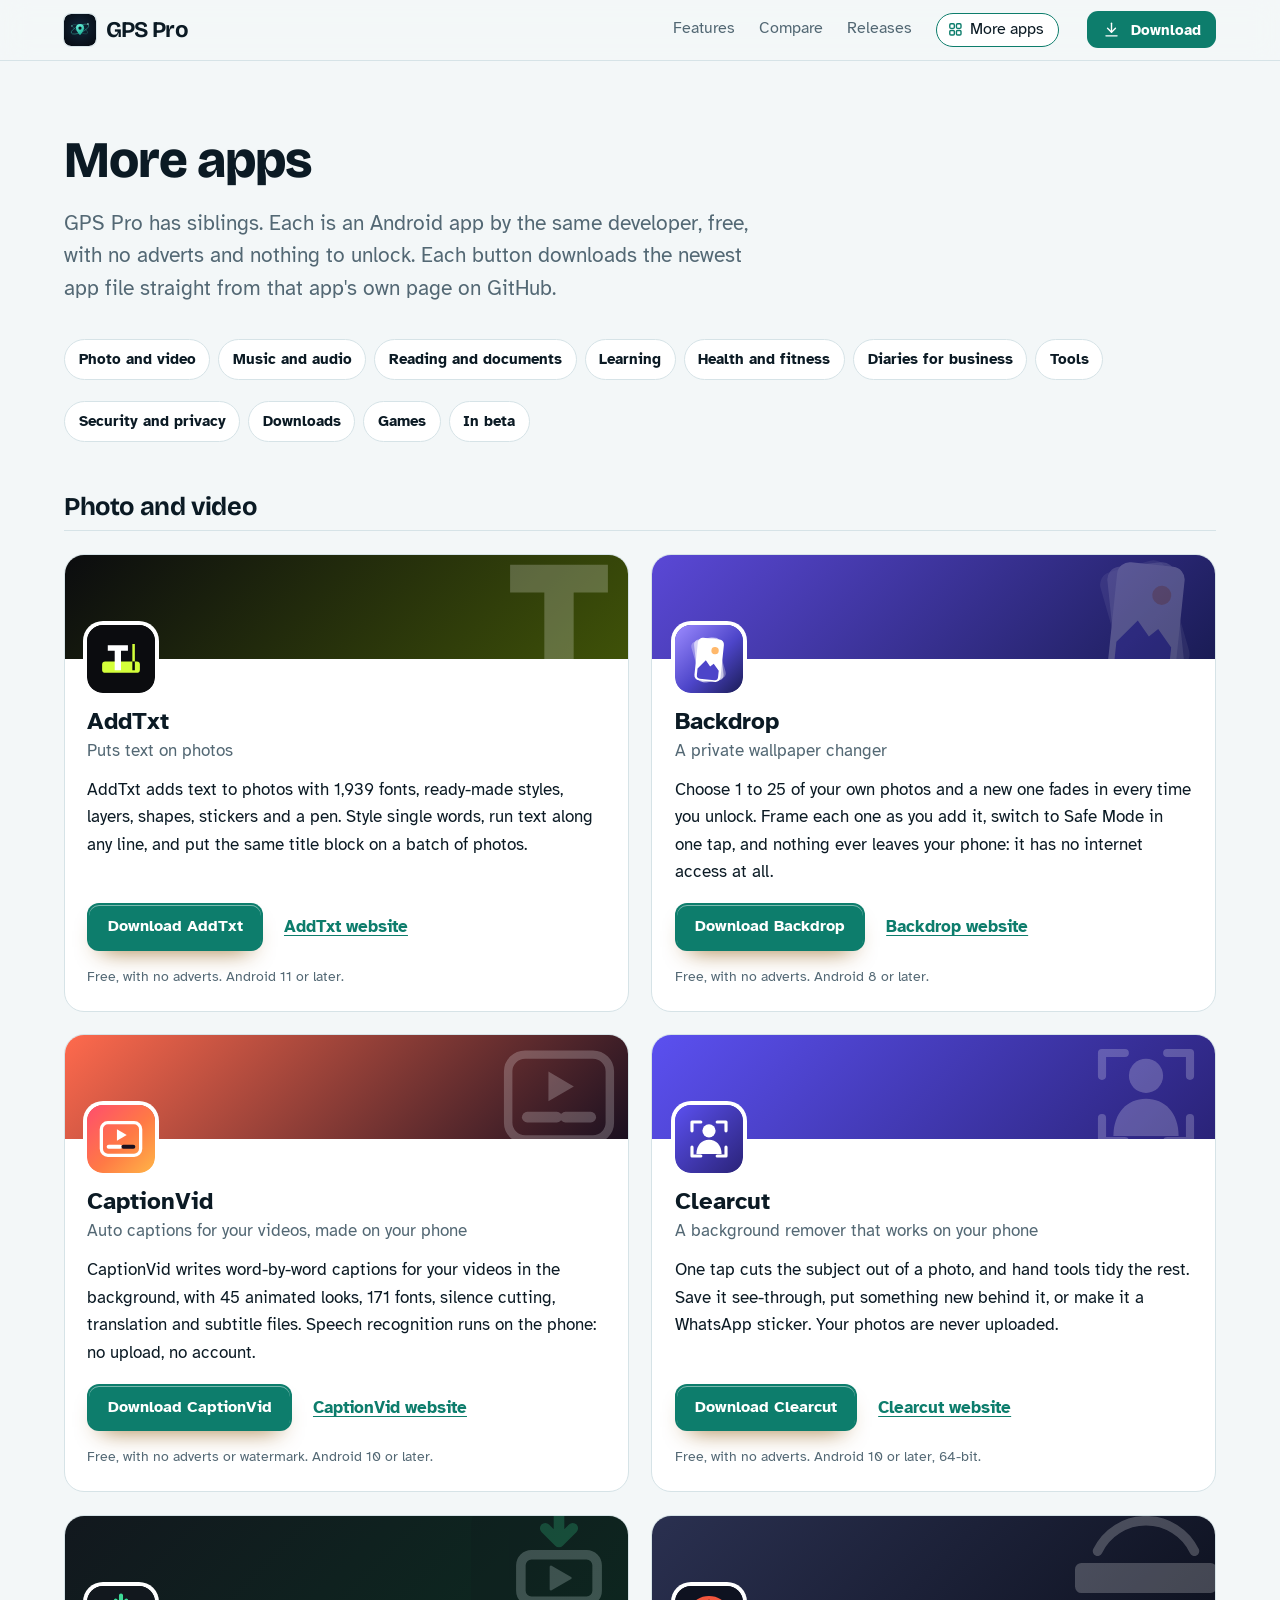
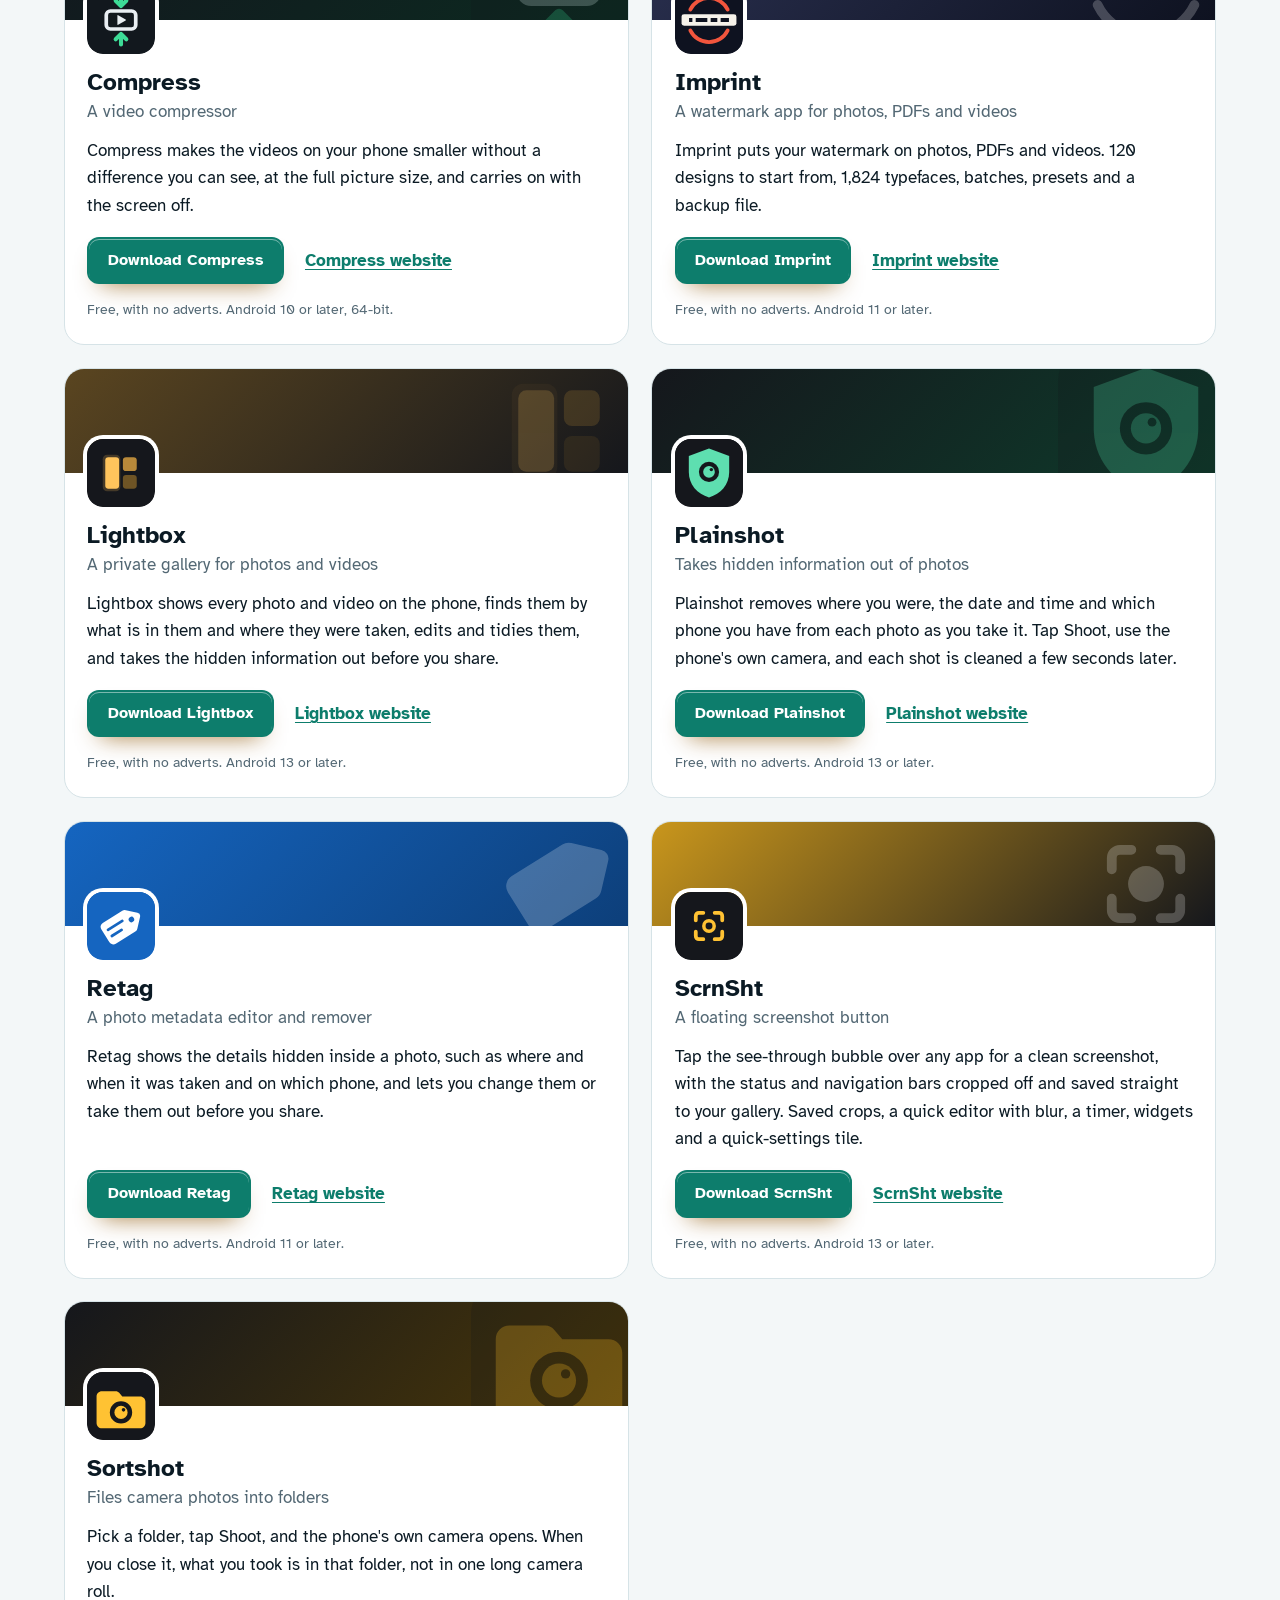
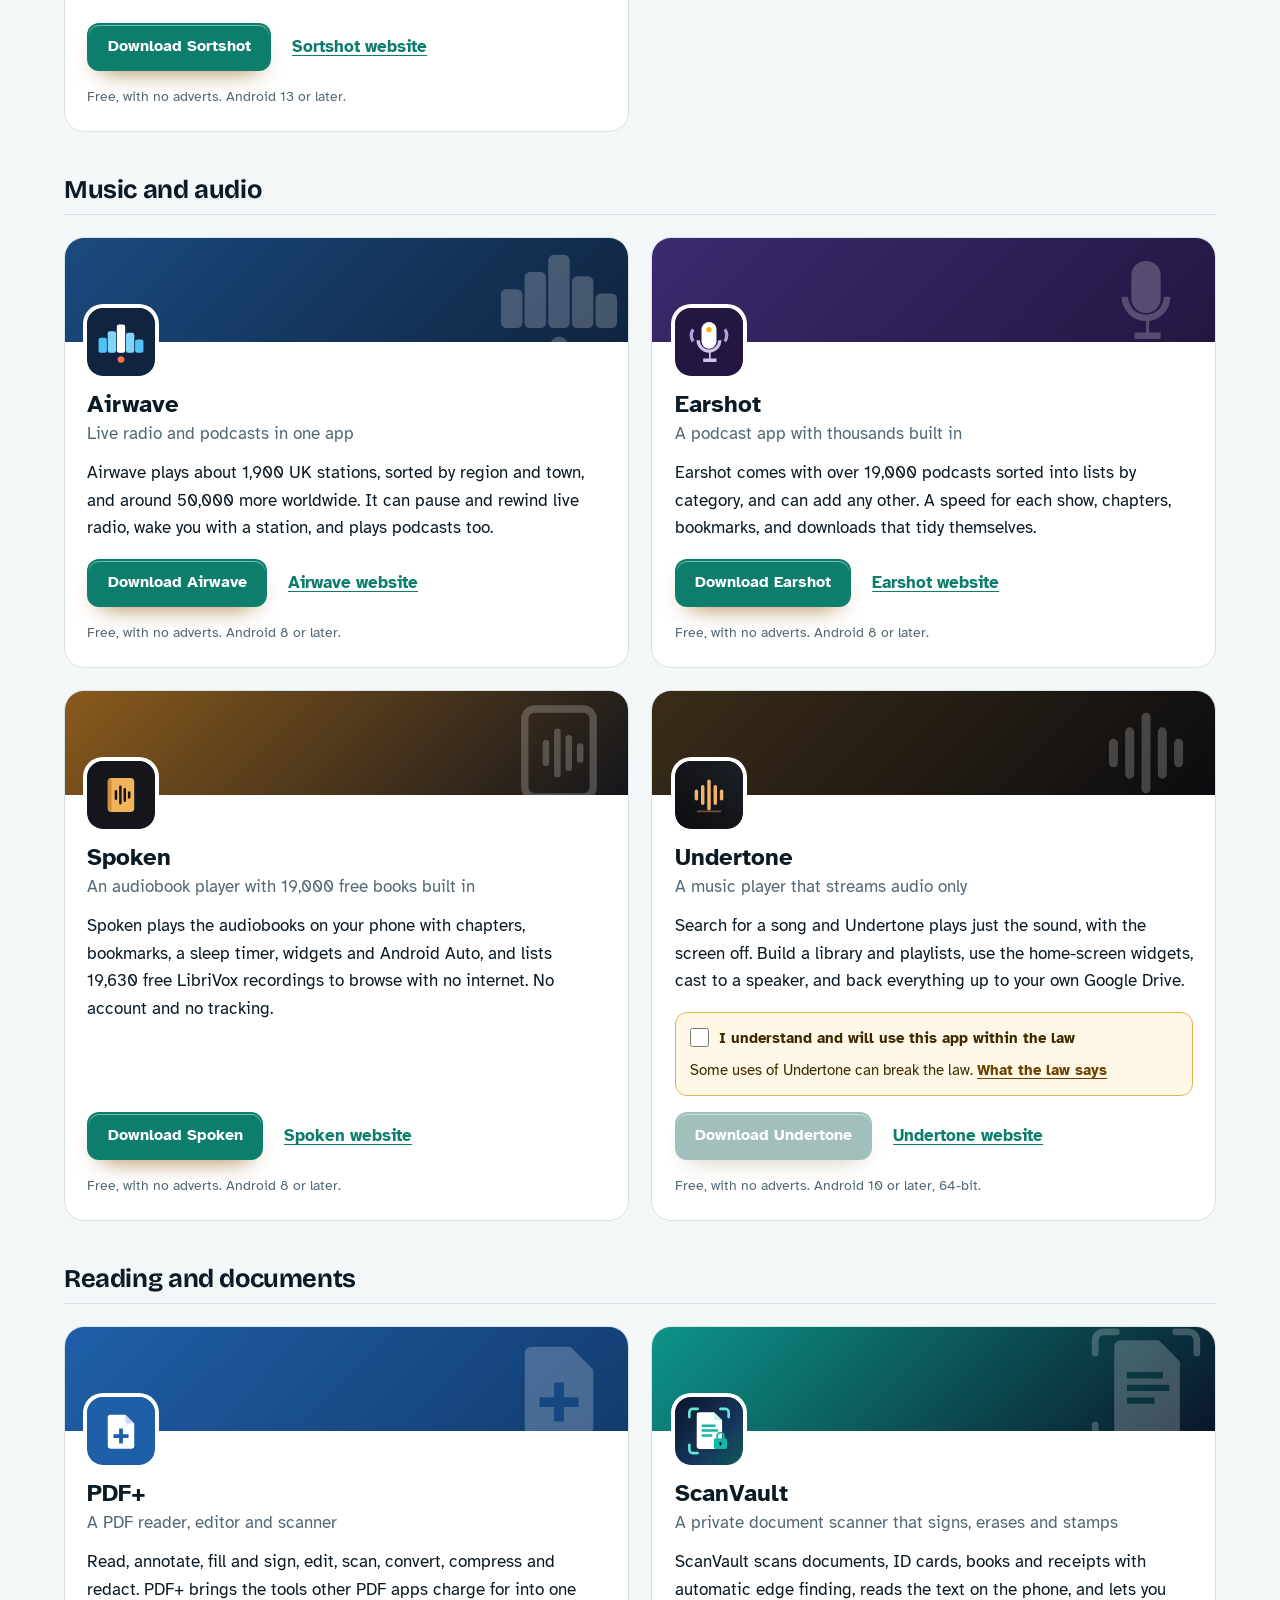
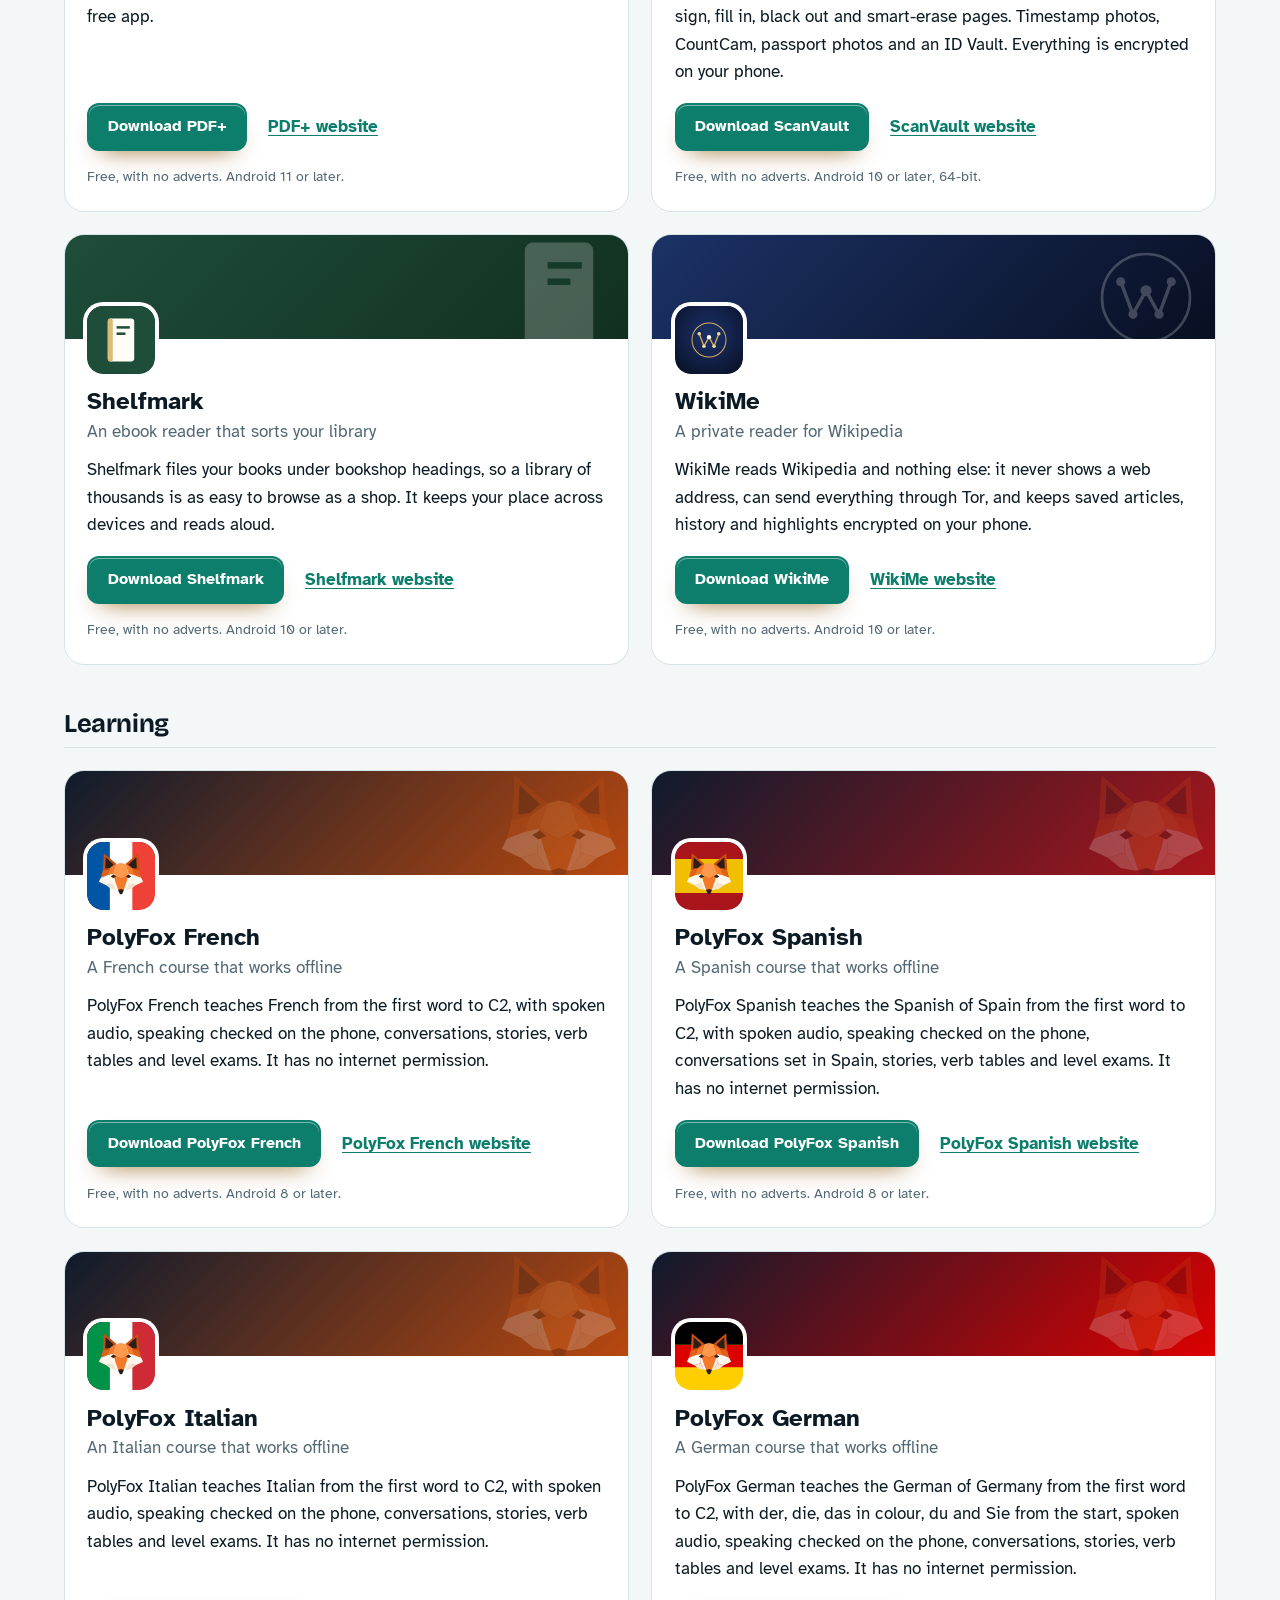
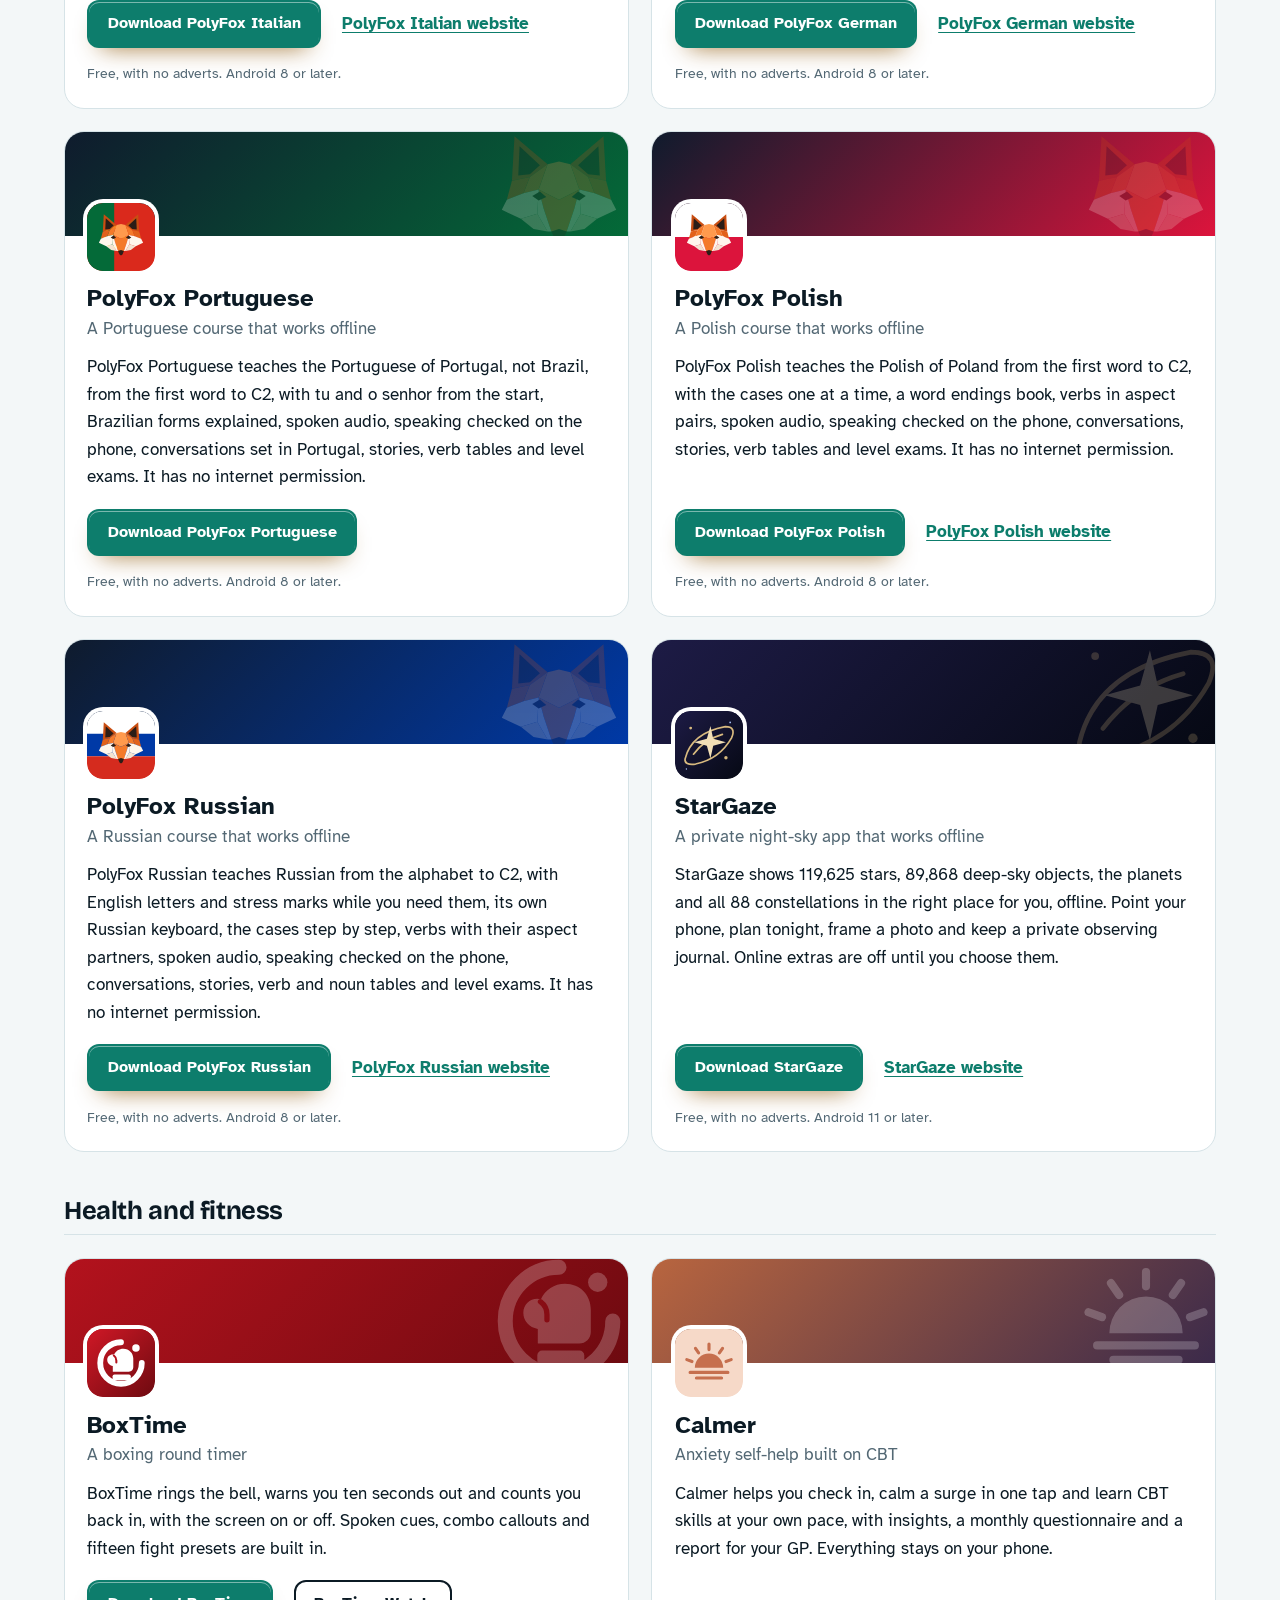
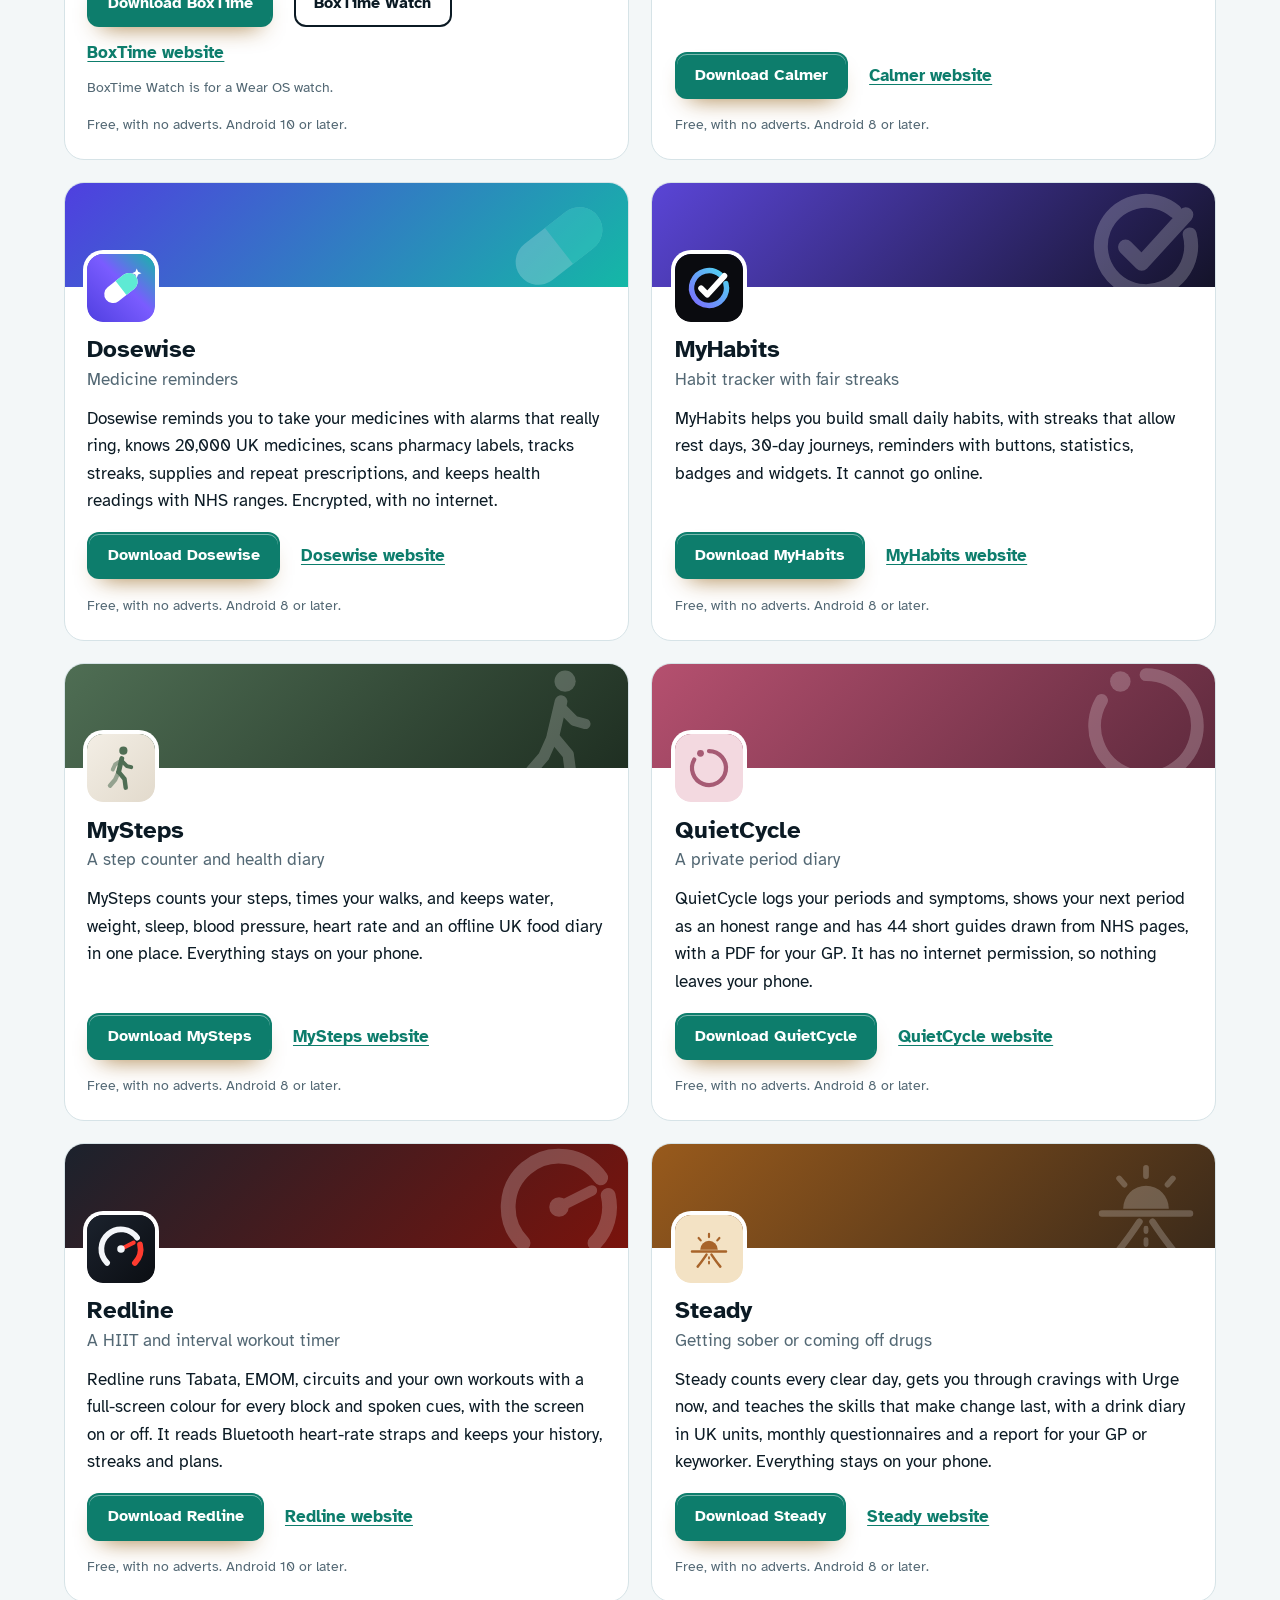
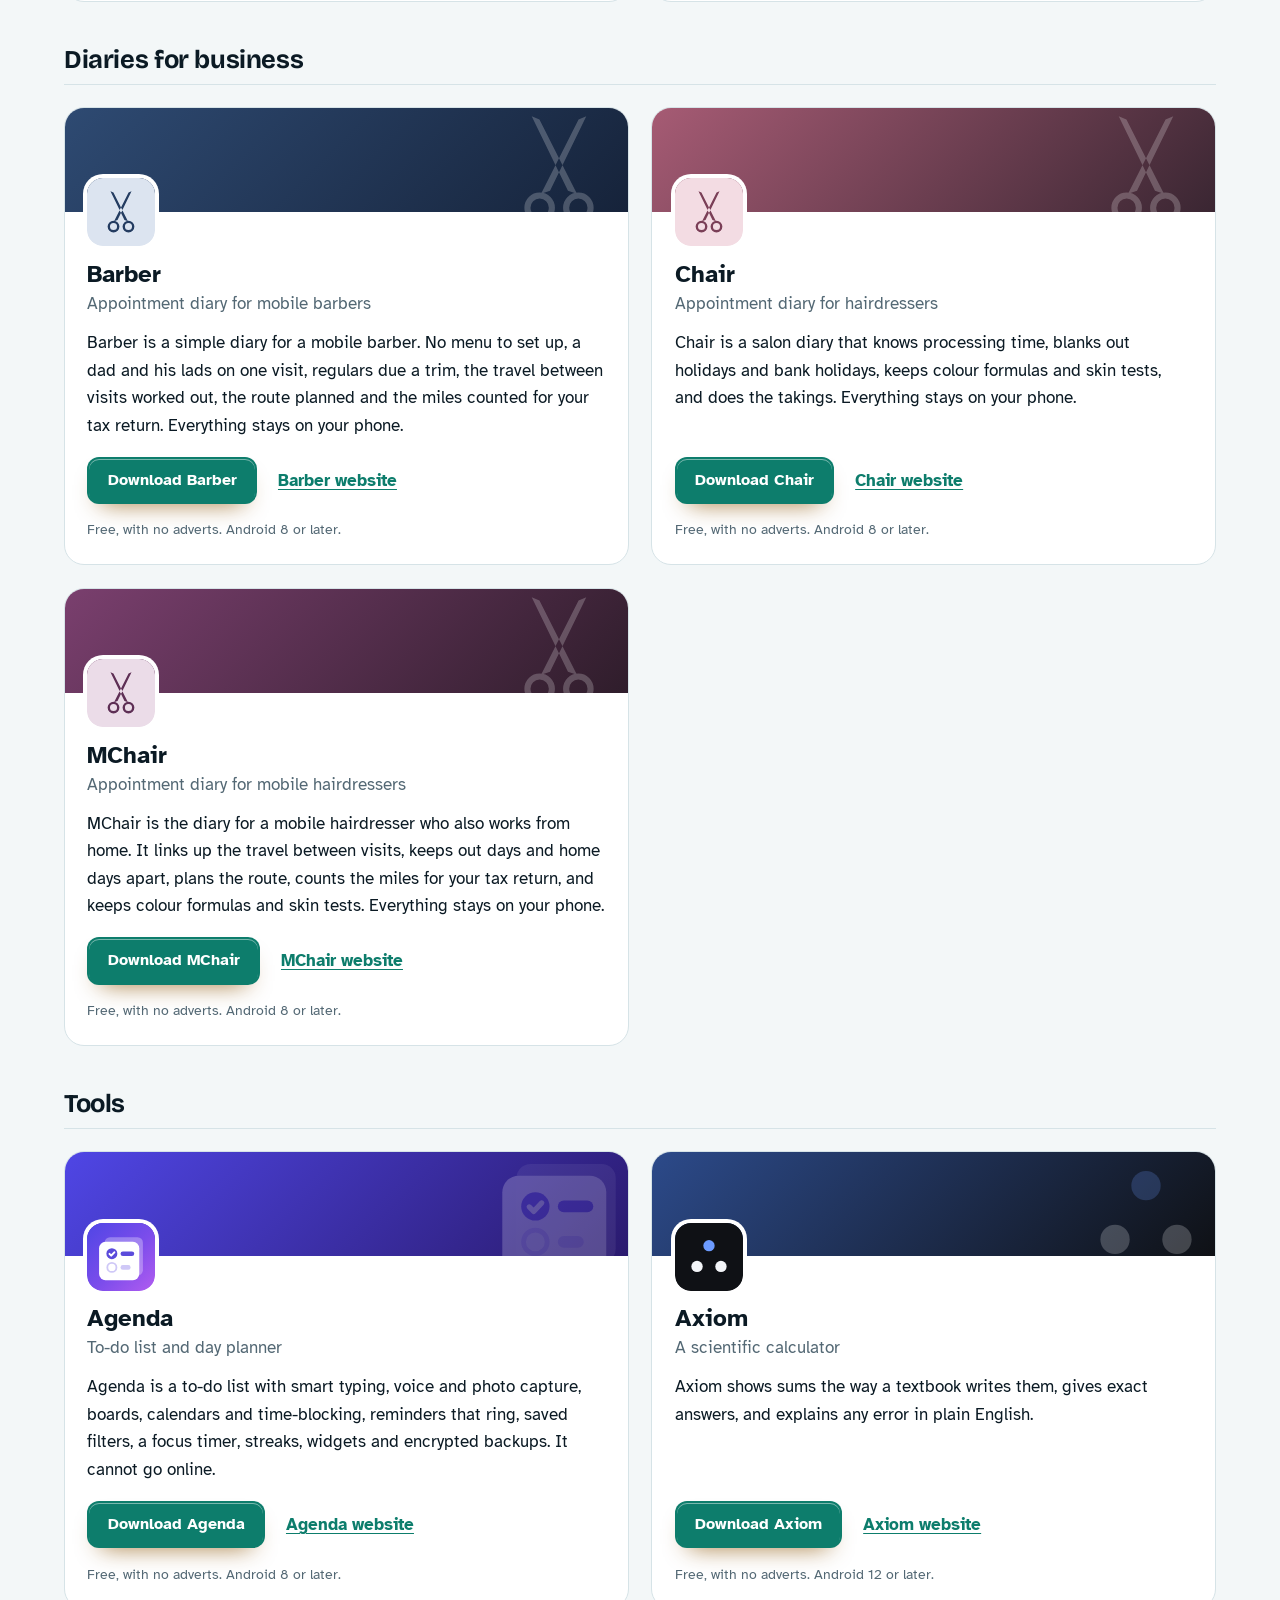
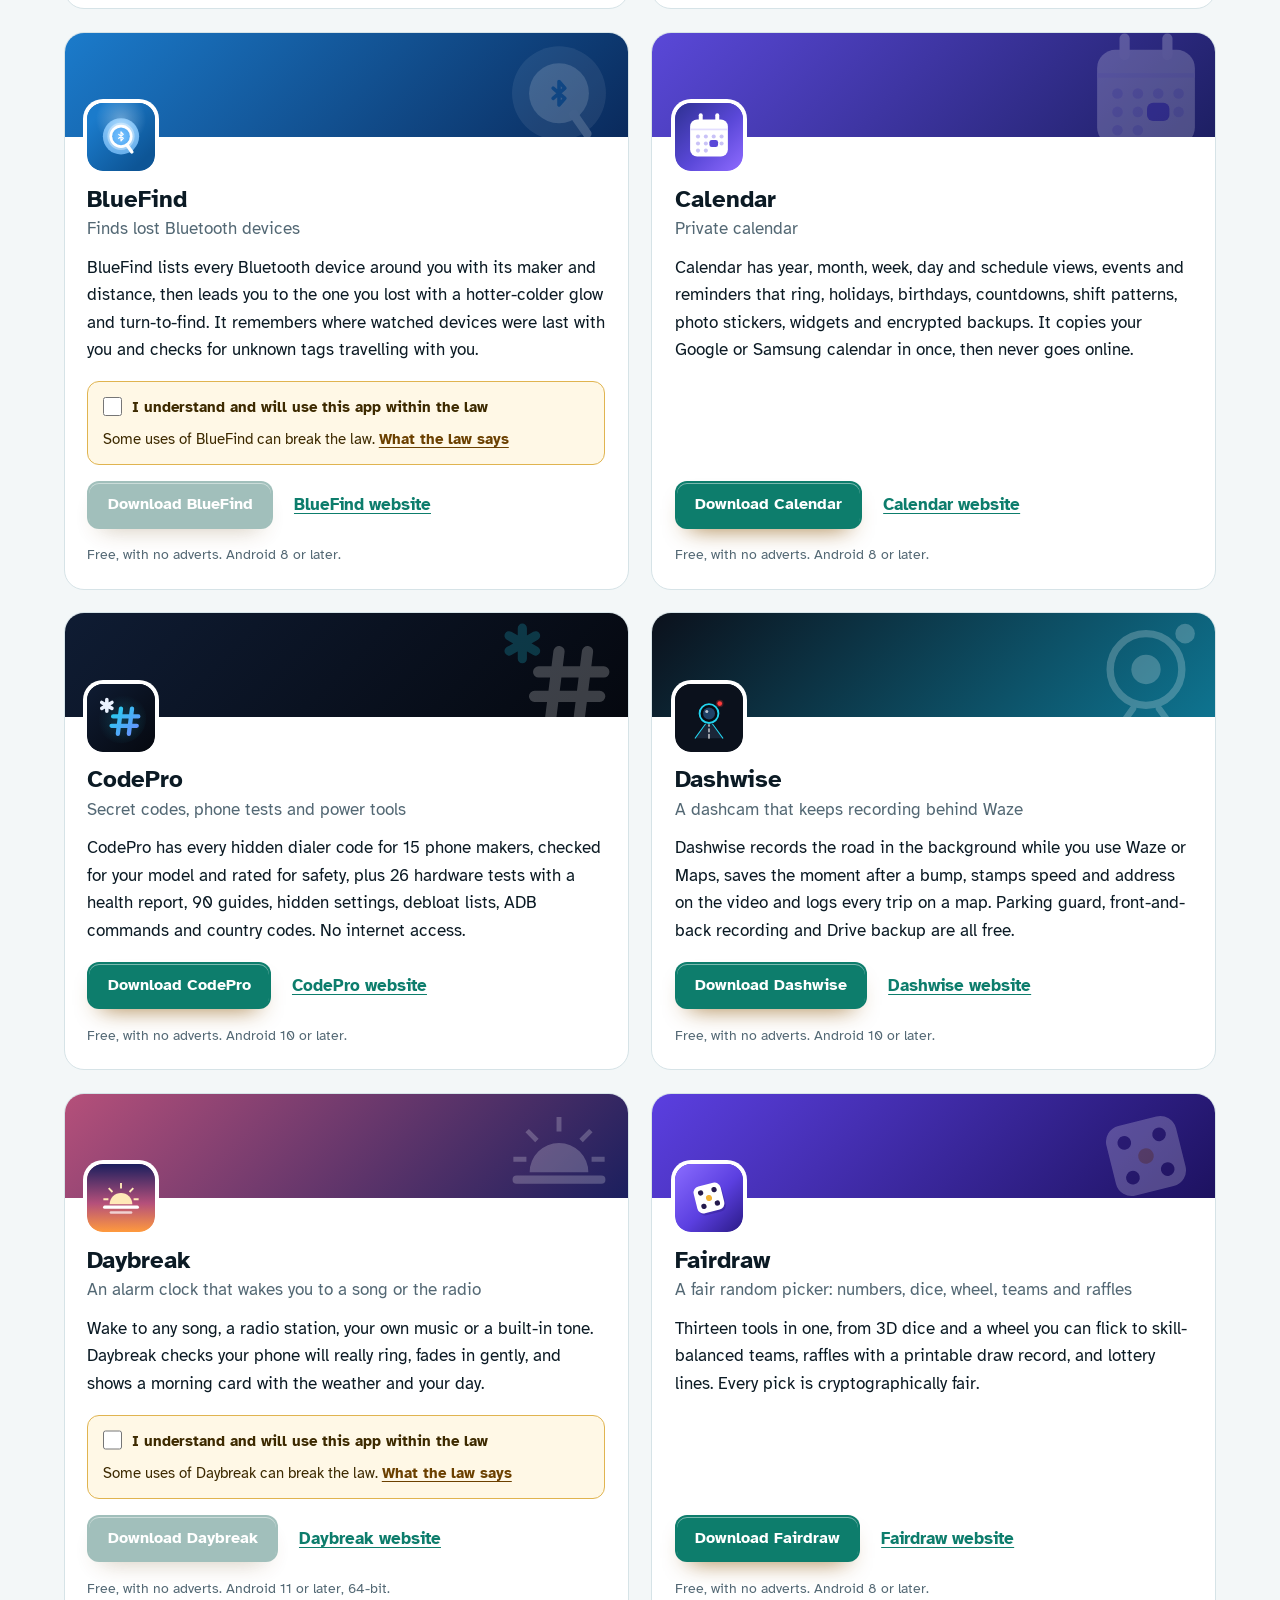
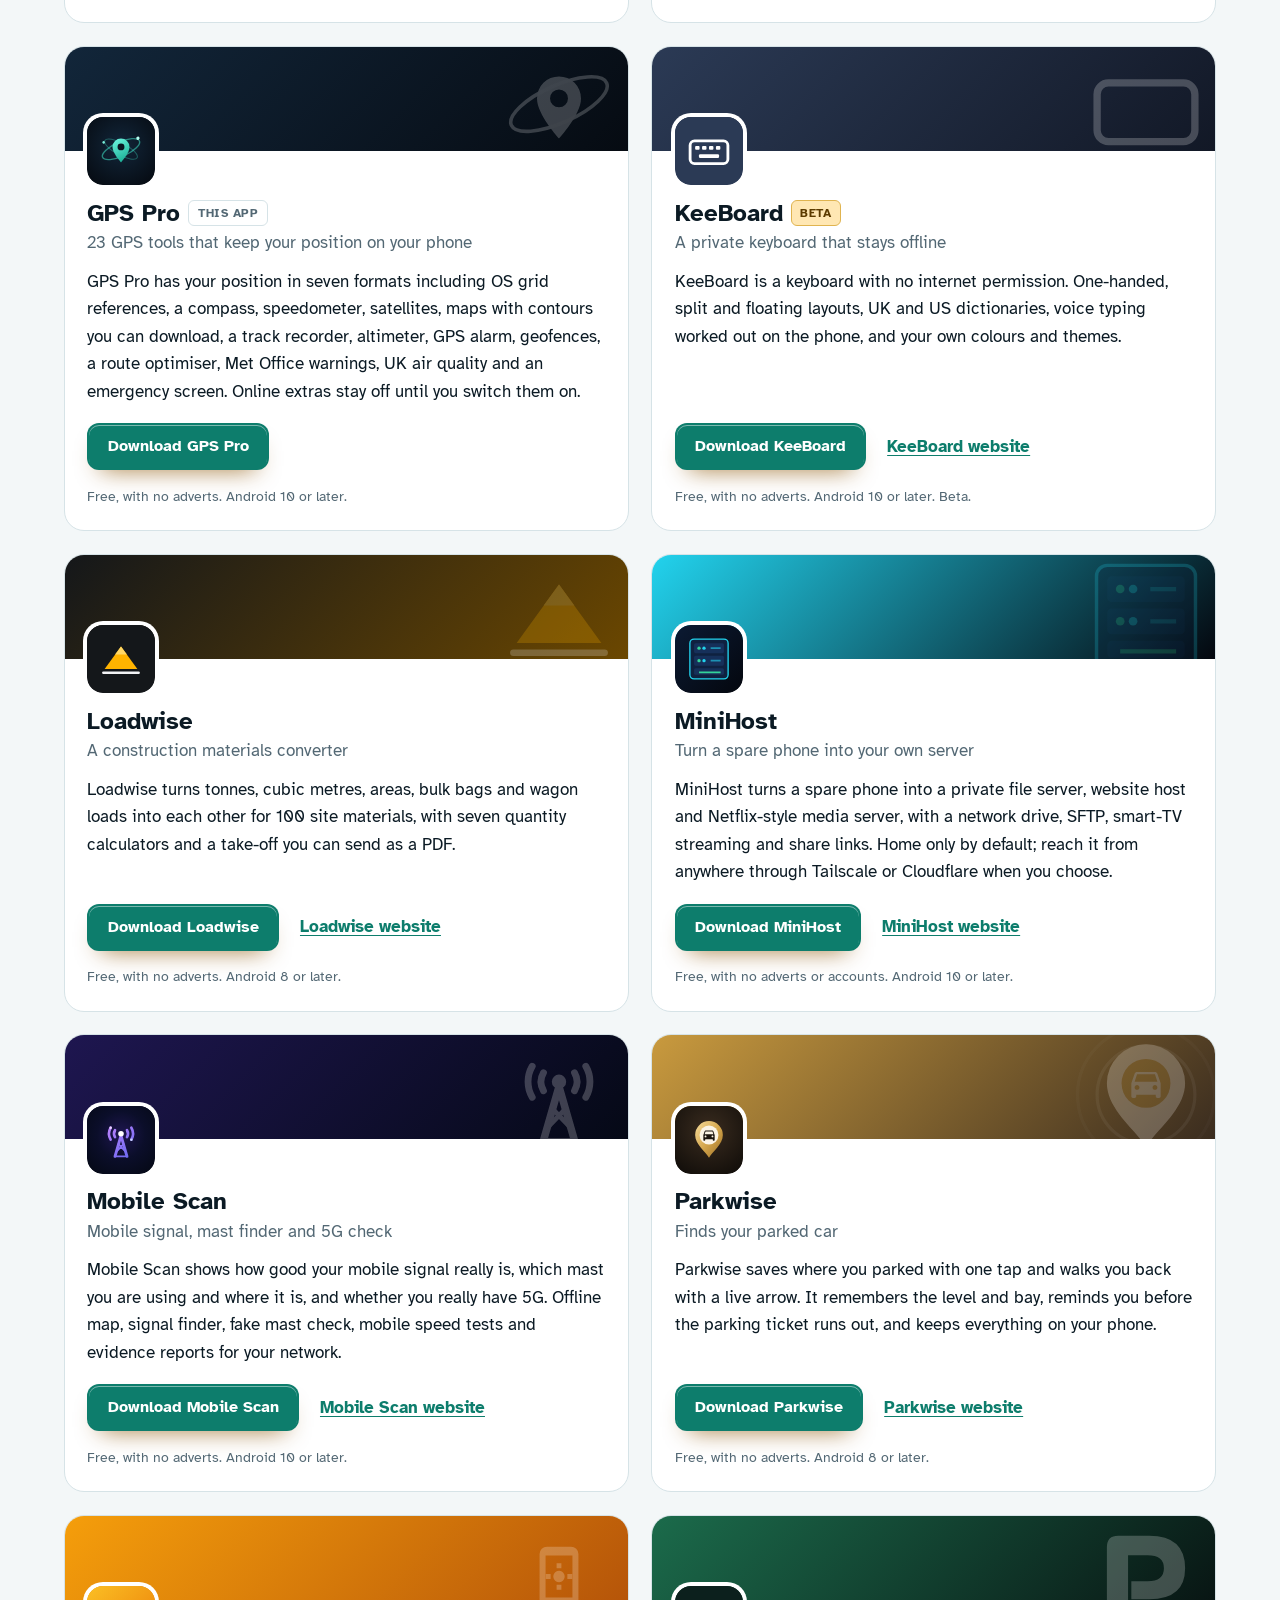
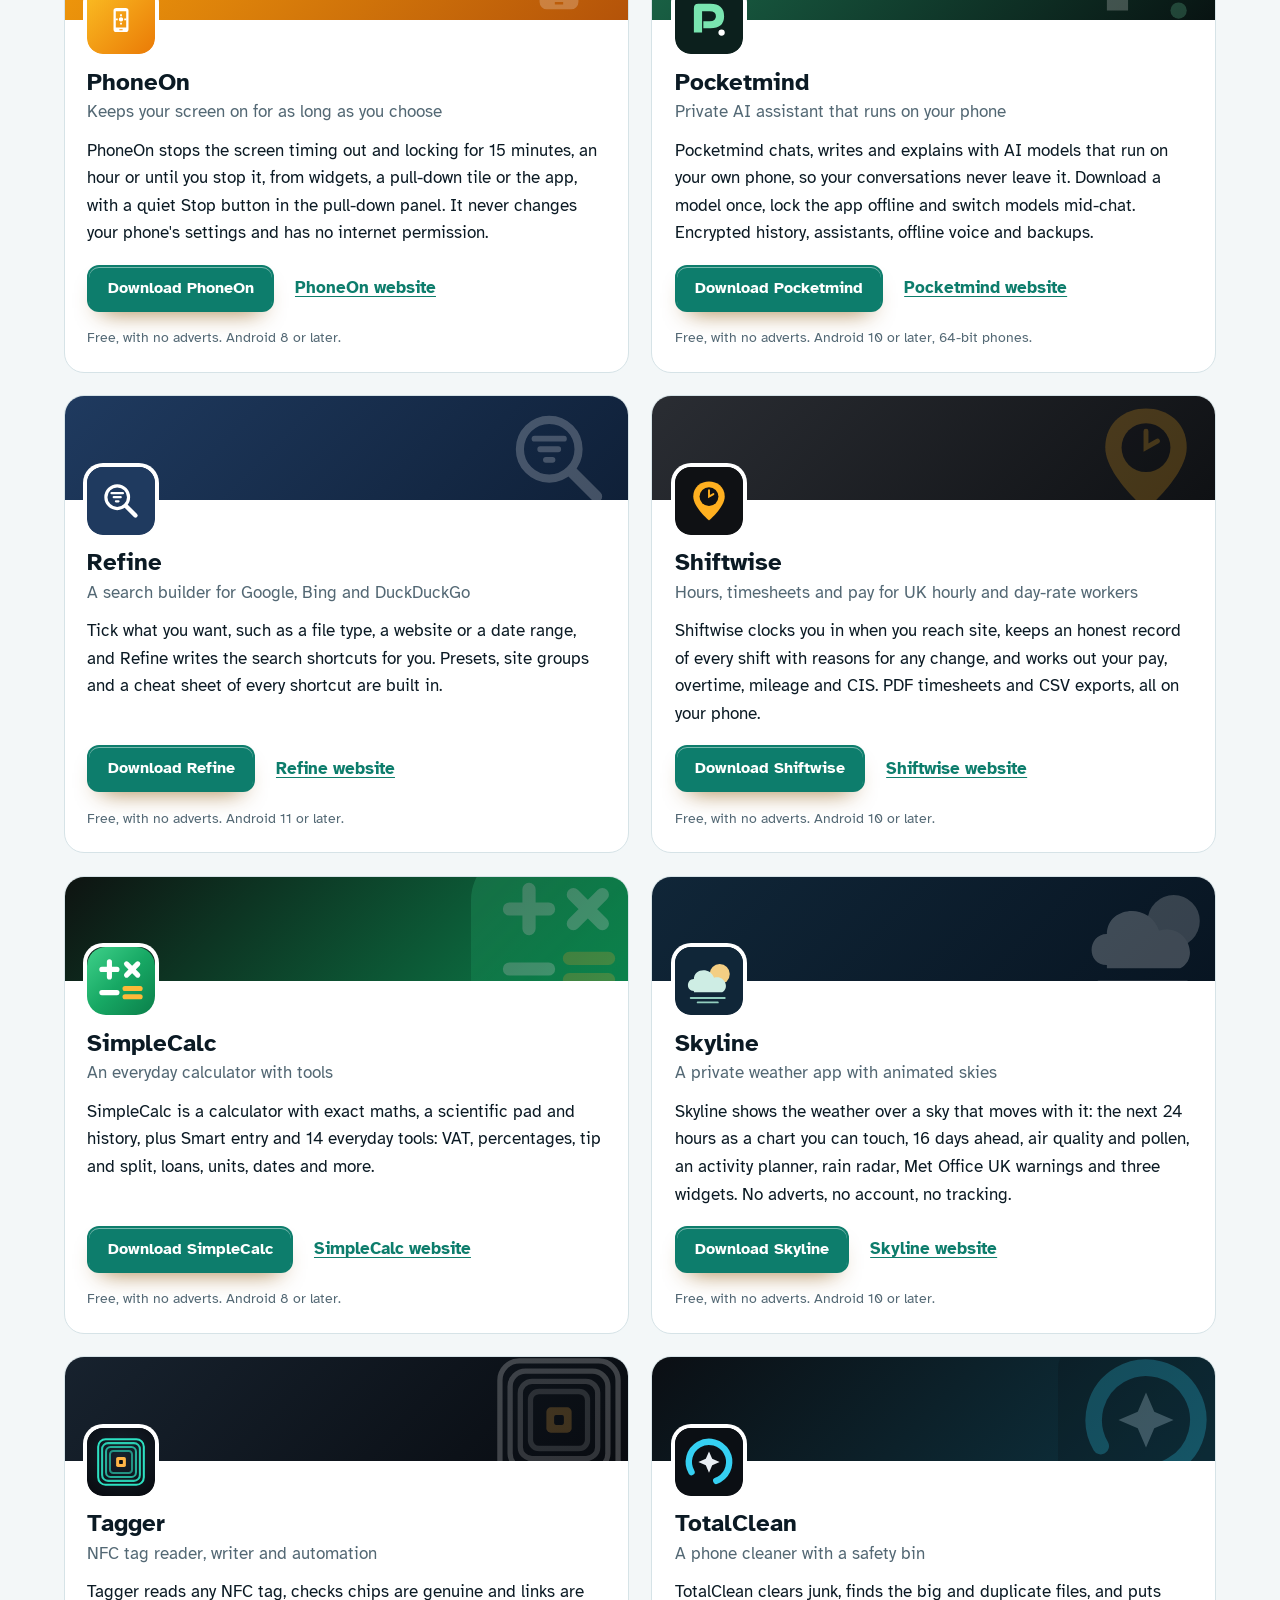
==== more-apps.html @ 72c9bc41 "More apps: add MegaGen" ====
<!DOCTYPE html>
<html lang="en-GB">
<head>
<meta charset="utf-8">
<meta name="viewport" content="width=device-width, initial-scale=1">
<title>More free Android apps from the maker of GPS Pro</title>
<meta name="description" content="All 92 free Android apps from the maker of GPS Pro, in one list by category, each with its download and a link to its website.">
<meta name="author" content="Jonathan Jackson">
<link rel="canonical" href="https://customgpter.github.io/gpspro/more-apps.html">
<meta name="theme-color" content="#f3f7f8" media="(prefers-color-scheme: light)">
<meta name="theme-color" content="#060b12" media="(prefers-color-scheme: dark)">
<meta property="og:type" content="website">
<meta property="og:site_name" content="GPS Pro">
<meta property="og:title" content="More free Android apps from the maker of GPS Pro">
<meta property="og:description" content="All 92 free Android apps from the maker of GPS Pro, in one list by category, each with its download and a link to its website.">
<meta property="og:url" content="https://customgpter.github.io/gpspro/more-apps.html">
<meta property="og:image" content="https://customgpter.github.io/gpspro/assets/og.png">
<meta property="og:image:width" content="1200">
<meta property="og:image:height" content="630">
<meta property="og:image:alt" content="GPS Pro&#x27;s home screen: the position as an OS grid reference and decimal degrees, accuracy, satellites in use and the favourite tools">
<meta property="og:locale" content="en_GB">
<meta name="twitter:card" content="summary_large_image">
<link rel="icon" href="./assets/favicon.svg" type="image/svg+xml">
<link rel="apple-touch-icon" href="./assets/apple-touch-icon.png">
<link rel="preload" href="./assets/fonts/bricolage-grotesque-latin.woff2" as="font" type="font/woff2" crossorigin>
<link rel="preload" href="./assets/fonts/atkinson-hyperlegible-latin-400-normal.woff2" as="font" type="font/woff2" crossorigin>
<link rel="stylesheet" href="./assets/site.css?v=1">
<link rel="stylesheet" href="./assets/house.css?v=1">
<script type="application/ld+json">{"@context":"https://schema.org","@type":"ItemList","name":"Apps from the maker of GPS Pro","url":"https://customgpter.github.io/gpspro/more-apps.html","itemListElement":[{"@type":"ListItem","position":1,"name":"AddTxt","url":"https://customgpter.github.io/addtxt/"},{"@type":"ListItem","position":2,"name":"Backdrop","url":"https://customgpter.github.io/backdrop/"},{"@type":"ListItem","position":3,"name":"CaptionVid","url":"https://customgpter.github.io/captionvid/"},{"@type":"ListItem","position":4,"name":"Clearcut","url":"https://customgpter.github.io/clearcut/"},{"@type":"ListItem","position":5,"name":"Compress","url":"https://customgpter.github.io/compress/"},{"@type":"ListItem","position":6,"name":"Imprint","url":"https://customgpter.github.io/imprint/"},{"@type":"ListItem","position":7,"name":"Lightbox","url":"https://customgpter.github.io/lightbox/"},{"@type":"ListItem","position":8,"name":"Plainshot","url":"https://customgpter.github.io/plainshot/"},{"@type":"ListItem","position":9,"name":"Retag","url":"https://customgpter.github.io/retag/"},{"@type":"ListItem","position":10,"name":"ScrnSht","url":"https://customgpter.github.io/scrnsht/"},{"@type":"ListItem","position":11,"name":"Sortshot","url":"https://customgpter.github.io/sortshot/"},{"@type":"ListItem","position":12,"name":"Airwave","url":"https://customgpter.github.io/airwave/"},{"@type":"ListItem","position":13,"name":"Earshot","url":"https://customgpter.github.io/earshot/"},{"@type":"ListItem","position":14,"name":"Spoken","url":"https://customgpter.github.io/spoken/"},{"@type":"ListItem","position":15,"name":"Undertone","url":"https://customgpter.github.io/undertone/"},{"@type":"ListItem","position":16,"name":"PDF+","url":"https://customgpter.github.io/pdfplus/"},{"@type":"ListItem","position":17,"name":"ScanVault","url":"https://customgpter.github.io/scanvault/"},{"@type":"ListItem","position":18,"name":"Shelfmark","url":"https://customgpter.github.io/shelfmark/"},{"@type":"ListItem","position":19,"name":"WikiMe","url":"https://customgpter.github.io/wikime/"},{"@type":"ListItem","position":20,"name":"PolyFox French","url":"https://customgpter.github.io/polyfox/"},{"@type":"ListItem","position":21,"name":"PolyFox German","url":"https://customgpter.github.io/polyfox-german/"},{"@type":"ListItem","position":22,"name":"PolyFox Polish","url":"https://customgpter.github.io/polyfox-polish/"},{"@type":"ListItem","position":23,"name":"PolyFox Russian","url":"https://customgpter.github.io/polyfox-russian/"},{"@type":"ListItem","position":24,"name":"StarGaze","url":"https://customgpter.github.io/stargaze/"},{"@type":"ListItem","position":25,"name":"BoxTime","url":"https://customgpter.github.io/boxtime/"},{"@type":"ListItem","position":26,"name":"Calmer","url":"https://customgpter.github.io/calmer/"},{"@type":"ListItem","position":27,"name":"Dosewise","url":"https://customgpter.github.io/dosewise/"},{"@type":"ListItem","position":28,"name":"MyHabits","url":"https://customgpter.github.io/myhabits/"},{"@type":"ListItem","position":29,"name":"MySteps","url":"https://customgpter.github.io/mysteps/"},{"@type":"ListItem","position":30,"name":"QuietCycle","url":"https://customgpter.github.io/quietcycle/"},{"@type":"ListItem","position":31,"name":"Redline","url":"https://customgpter.github.io/redline/"},{"@type":"ListItem","position":32,"name":"Steady","url":"https://customgpter.github.io/steady/"},{"@type":"ListItem","position":33,"name":"Barber","url":"https://customgpter.github.io/barber/"},{"@type":"ListItem","position":34,"name":"Chair","url":"https://customgpter.github.io/chair/"},{"@type":"ListItem","position":35,"name":"MChair","url":"https://customgpter.github.io/mchair/"},{"@type":"ListItem","position":36,"name":"Agenda","url":"https://customgpter.github.io/agenda/"},{"@type":"ListItem","position":37,"name":"Axiom","url":"https://customgpter.github.io/axiom/"},{"@type":"ListItem","position":38,"name":"BlueFind","url":"https://customgpter.github.io/bluefind/"},{"@type":"ListItem","position":39,"name":"Calendar","url":"https://customgpter.github.io/calendar/"},{"@type":"ListItem","position":40,"name":"CodePro","url":"https://customgpter.github.io/codepro/"},{"@type":"ListItem","position":41,"name":"Dashwise","url":"https://customgpter.github.io/dashwise/"},{"@type":"ListItem","position":42,"name":"Daybreak","url":"https://customgpter.github.io/daybreak/"},{"@type":"ListItem","position":43,"name":"Fairdraw","url":"https://customgpter.github.io/fairdraw/"},{"@type":"ListItem","position":44,"name":"GPS Pro","url":"https://customgpter.github.io/gpspro/"},{"@type":"ListItem","position":45,"name":"KeeBoard","url":"https://customgpter.github.io/keeboard/"},{"@type":"ListItem","position":46,"name":"Loadwise","url":"https://customgpter.github.io/loadwise/"},{"@type":"ListItem","position":47,"name":"MiniHost","url":"https://customgpter.github.io/minihost/"},{"@type":"ListItem","position":48,"name":"Mobile Scan","url":"https://customgpter.github.io/mobilescan/"},{"@type":"ListItem","position":49,"name":"Parkwise","url":"https://customgpter.github.io/parkwise/"},{"@type":"ListItem","position":50,"name":"Pocketmind","url":"https://customgpter.github.io/pocketmind/"},{"@type":"ListItem","position":51,"name":"Refine","url":"https://customgpter.github.io/refine/"},{"@type":"ListItem","position":52,"name":"Shiftwise","url":"https://customgpter.github.io/shiftwise/"},{"@type":"ListItem","position":53,"name":"SimpleCalc","url":"https://customgpter.github.io/simplecalc/"},{"@type":"ListItem","position":54,"name":"Skyline","url":"https://customgpter.github.io/skyline/"},{"@type":"ListItem","position":55,"name":"Tagger","url":"https://customgpter.github.io/tagger/"},{"@type":"ListItem","position":56,"name":"TotalClean","url":"https://customgpter.github.io/totalclean/"},{"@type":"ListItem","position":57,"name":"TVLink","url":"https://customgpter.github.io/tvlink/"},{"@type":"ListItem","position":58,"name":"Unbox","url":"https://customgpter.github.io/unbox/"},{"@type":"ListItem","position":59,"name":"WhatsKeep","url":"https://customgpter.github.io/whatskeep/"},{"@type":"ListItem","position":60,"name":"WiFi Scan","url":"https://customgpter.github.io/wifiscan/"},{"@type":"ListItem","position":61,"name":"Auditly","url":"https://customgpter.github.io/auditly/"},{"@type":"ListItem","position":62,"name":"Backchannel","url":"https://customgpter.github.io/backchannel/"},{"@type":"ListItem","position":63,"name":"ENotes","url":"https://customgpter.github.io/enotes/"},{"@type":"ListItem","position":64,"name":"FindMe","url":"https://customgpter.github.io/findme/"},{"@type":"ListItem","position":65,"name":"iLock","url":"https://customgpter.github.io/ilock/"},{"@type":"ListItem","position":66,"name":"ImSafe","url":"https://customgpter.github.io/imsafe/"},{"@type":"ListItem","position":67,"name":"IShred","url":"https://customgpter.github.io/ishred/"},{"@type":"ListItem","position":68,"name":"LockBox","url":"https://customgpter.github.io/lockbox/"},{"@type":"ListItem","position":69,"name":"PassVault","url":"https://customgpter.github.io/passvault/"},{"@type":"ListItem","position":70,"name":"SpyFind","url":"https://customgpter.github.io/spyfind/"},{"@type":"ListItem","position":71,"name":"TextWipe","url":"https://customgpter.github.io/textwipe/"},{"@type":"ListItem","position":72,"name":"Tracewire","url":"https://customgpter.github.io/tracewire/"},{"@type":"ListItem","position":73,"name":"Vigil","url":"https://customgpter.github.io/vigil/"},{"@type":"ListItem","position":74,"name":"Grab","url":"https://customgpter.github.io/grab/"},{"@type":"ListItem","position":75,"name":"Swarm","url":"https://customgpter.github.io/swarm/"},{"@type":"ListItem","position":76,"name":"Plane Games","url":"https://customgpter.github.io/plane-games/"},{"@type":"ListItem","position":77,"name":"Ninefold","url":"https://customgpter.github.io/ninefold/"},{"@type":"ListItem","position":78,"name":"Cubewise","url":"https://customgpter.github.io/cubewise/"},{"@type":"ListItem","position":79,"name":"Tilewise","url":"https://customgpter.github.io/tilewise/"},{"@type":"ListItem","position":80,"name":"Letterwise","url":"https://customgpter.github.io/letterwise/"},{"@type":"ListItem","position":81,"name":"Kingside","url":"https://customgpter.github.io/kingside/"},{"@type":"ListItem","position":82,"name":"Deckhand","url":"https://customgpter.github.io/deckhand/"},{"@type":"ListItem","position":83,"name":"SNESForge","url":"https://customgpter.github.io/snesforge/"},{"@type":"ListItem","position":84,"name":"Fame Boy","url":"https://customgpter.github.io/fameboy/"},{"@type":"ListItem","position":85,"name":"PSPPro","url":"https://customgpter.github.io/psppro/"},{"@type":"ListItem","position":86,"name":"MegaGen","url":"https://customgpter.github.io/megagen/"},{"@type":"ListItem","position":87,"name":"QVR","url":"https://customgpter.github.io/qvr/"},{"@type":"ListItem","position":88,"name":"QVR Watch","url":"https://customgpter.github.io/qvr-watch/"},{"@type":"ListItem","position":89,"name":"QVRLite","url":"https://customgpter.github.io/qvrlite/"},{"@type":"ListItem","position":90,"name":"Onionz","url":"https://customgpter.github.io/onionz/"},{"@type":"ListItem","position":91,"name":"OnionzWeb","url":"https://customgpter.github.io/onionzweb/"}]}</script>
<link rel="stylesheet" href="./assets/apps-list.css?v=1">
<script src="./assets/apps-list.js?v=1" defer></script>
</head>
<body>
<a class="skip" href="#main">Skip to content</a>
<header class="masthead">
<div class="wrap">
<a class="brand" href="./" aria-label="GPS Pro home"><svg viewBox="0 0 108 108" aria-hidden="true"><defs><radialGradient id="gpbg" cx="54" cy="46" r="76" gradientUnits="userSpaceOnUse"><stop offset="0" stop-color="#12263A"/><stop offset="1" stop-color="#060B12"/></radialGradient><linearGradient id="gppin" x1="44" y1="34" x2="64" y2="72" gradientUnits="userSpaceOnUse"><stop offset="0" stop-color="#6CF5DE"/><stop offset="1" stop-color="#14A88F"/></linearGradient></defs><rect width="108" height="108" rx="24" fill="url(#gpbg)"/><g transform="rotate(-24 54 51)"><path d="M22,51 a32,11.5 0 1,0 64,0 a32,11.5 0 1,0 -64,0" fill="none" stroke="#3FE0C5" stroke-opacity=".55" stroke-width="2.2"/><circle cx="85.6" cy="46.2" r="2.6" fill="#B8FFF1"/></g><g transform="rotate(28 54 51)"><path d="M25,51 a29,9.5 0 1,0 58,0 a29,9.5 0 1,0 -58,0" fill="none" stroke="#3FE0C5" stroke-opacity=".35" stroke-width="1.6"/><circle cx="24.7" cy="54.5" r="2.1" fill="#7CEFDB"/></g><path d="M54,72 C54,72 40.5,57.5 40.5,47.5 A13.5,13.5 0 1,1 67.5,47.5 C67.5,57.5 54,72 54,72 Z" fill="url(#gppin)"/><circle cx="54" cy="47.5" r="5.5" fill="#0A1420"/></svg><span>GPS Pro</span></a>
<nav aria-label="Main"><ul><li><a href="./#features">Features</a></li><li><a href="./compare.html">Compare</a></li><li><a href="./releases.html">Releases</a></li><li><a class="more-apps" href="./more-apps.html" aria-current="page"><svg class="ico" viewBox="0 0 24 24" aria-hidden="true"><rect x="4" y="4" width="6.5" height="6.5" rx="1.6"/><rect x="13.5" y="4" width="6.5" height="6.5" rx="1.6"/><rect x="4" y="13.5" width="6.5" height="6.5" rx="1.6"/><rect x="13.5" y="13.5" width="6.5" height="6.5" rx="1.6"/></svg>More apps</a></li></ul></nav>
<a class="button small" href="https://github.com/CustomGPTer/gpspro/releases/latest/download/GPSPro.apk"><svg class="ico" viewBox="0 0 24 24" aria-hidden="true"><path d="M12 4v11"/><path d="M7 10.5l5 5 5-5"/><path d="M5 20h14"/></svg>Download</a>
</div>
</header>
<main id="main" class="doc">
<div class="wrap">
<div class="measure">
<h1>More apps</h1>
<p class="lede">GPS Pro has siblings. Each is an Android app by the same developer, free, with no adverts and nothing to unlock. Each button downloads the newest app file straight from that app's own page on GitHub.</p>
</div>
<!-- apps:start -->
<nav class="mapps-jump" aria-label="App groups"><ul><li><a href="#apps-photo">Photo and video</a></li><li><a href="#apps-audio">Music and audio</a></li><li><a href="#apps-reading">Reading and documents</a></li><li><a href="#apps-learning">Learning</a></li><li><a href="#apps-health">Health and fitness</a></li><li><a href="#apps-diaries">Diaries for business</a></li><li><a href="#apps-tools">Tools</a></li><li><a href="#apps-security">Security and privacy</a></li><li><a href="#apps-downloads">Downloads</a></li><li><a href="#apps-games">Games</a></li><li><a href="#apps-testing">In beta</a></li></ul></nav>
<div class="mapps-group" role="group" aria-labelledby="apps-photo"><h2 class="mapps-cat" id="apps-photo">Photo and video</h2>
<ul class="mapps"><li class="mapp" style="--b:#0b0c0f;--b2:#3f5208"><div class="mapp-cover" aria-hidden="true"><svg viewBox="0 0 108 108"><path fill="#fff" d="M24 22h60v17H63v49H45V39H24z"/></svg></div><div class="mapp-body"><svg class="mapp-icon" viewBox="0 0 108 108" aria-hidden="true"><rect width="108" height="108" rx="24" fill="#0b0c0f"/><path fill="#d4ff3a" d="M29 58h50a5 5 0 0 1 5 5v8a5 5 0 0 1-5 5H29a5 5 0 0 1-5-5v-8a5 5 0 0 1 5-5z"/><path fill="#fff" d="M33 32h32v9H54v31H44V41H33z"/><path fill="#d4ff3a" d="M72 30h4v28h-4z"/><path fill="#0b0c0f" d="M72 58h4v14h-4z"/></svg><h3>AddTxt</h3><p class="mapp-kind">Puts text on photos</p><p class="mapp-say">AddTxt adds text to photos with 1,939 fonts, ready-made styles, layers, shapes, stickers and a pen. Style single words, run text along any line, and put the same title block on a batch of photos.</p><p class="mapp-go"><a class="button" href="https://github.com/CustomGPTer/addtxt/releases/latest/download/AddTxt.apk">Download AddTxt</a><a class="mapp-site" href="https://customgpter.github.io/addtxt/">AddTxt website</a></p><p class="mapp-needs">Free, with no adverts. Android 11 or later.</p></div></li>
<li class="mapp" style="--b:#5a48d6;--b2:#1a1c55"><div class="mapp-cover" aria-hidden="true"><svg viewBox="0 0 108 108"><g transform="translate(54 58) scale(1.3) translate(-54 -58)"><rect x="38" y="30" width="32" height="52" rx="6" fill="#fff" fill-opacity=".3" transform="rotate(-16 54 58)"/><rect x="38" y="30" width="32" height="52" rx="6" fill="#fff" fill-opacity=".6" transform="rotate(-6 54 58)"/><g transform="rotate(6 54 58)"><rect x="38" y="30" width="32" height="52" rx="6" fill="#fff"/><path d="M41 68l9-11 6 7 4-4 7 8v8a4 4 0 0 1-4 4H45a4 4 0 0 1-4-4z" fill="#4d45c9"/><circle cx="60" cy="44" r="4.5" fill="#FFB86B"/></g></g></svg></div><div class="mapp-body"><svg class="mapp-icon" viewBox="0 0 108 108" aria-hidden="true"><defs><linearGradient id="i-backdrop-mapp-cc" x1="0" y1="0" x2="1" y2="1"><stop offset="0" stop-color="#9c8bff"/><stop offset=".55" stop-color="#4d45c9"/><stop offset="1" stop-color="#1a1c55"/></linearGradient></defs><rect width="108" height="108" rx="24" fill="url(#i-backdrop-mapp-cc)"/><g transform="translate(54 58) scale(1.3) translate(-54 -58)"><rect x="38" y="30" width="32" height="52" rx="6" fill="#fff" fill-opacity=".3" transform="rotate(-16 54 58)"/><rect x="38" y="30" width="32" height="52" rx="6" fill="#fff" fill-opacity=".6" transform="rotate(-6 54 58)"/><g transform="rotate(6 54 58)"><rect x="38" y="30" width="32" height="52" rx="6" fill="#fff"/><path d="M41 68l9-11 6 7 4-4 7 8v8a4 4 0 0 1-4 4H45a4 4 0 0 1-4-4z" fill="#4d45c9"/><circle cx="60" cy="44" r="4.5" fill="#FFB86B"/></g></g></svg><h3>Backdrop</h3><p class="mapp-kind">A private wallpaper changer</p><p class="mapp-say">Choose 1 to 25 of your own photos and a new one fades in every time you unlock. Frame each one as you add it, switch to Safe Mode in one tap, and nothing ever leaves your phone: it has no internet access at all.</p><p class="mapp-go"><a class="button" href="https://github.com/CustomGPTer/backdrop/releases/latest/download/Backdrop.apk">Download Backdrop</a><a class="mapp-site" href="https://customgpter.github.io/backdrop/">Backdrop website</a></p><p class="mapp-needs">Free, with no adverts. Android 8 or later.</p></div></li>
<li class="mapp" style="--b:#ff6a4d;--b2:#1a1020"><div class="mapp-cover" aria-hidden="true"><svg viewBox="0 0 108 108"><g transform="translate(54 54) scale(1.3) translate(-54 -54)"><path d="M38,34 h32 a8,8 0 0 1 8,8 v24 a8,8 0 0 1 -8,8 h-32 a8,8 0 0 1 -8,-8 v-24 a8,8 0 0 1 8,-8 z" fill="none" stroke="#fff" stroke-width="4"/><path d="M49,42 L61,49 L49,56 Z" fill="#fff"/><path d="M39,61 h14 a2.5,2.5 0 0 1 0,5 h-14 a2.5,2.5 0 0 1 0,-5 z" fill="#fff"/><path d="M57,61 h12 a2.5,2.5 0 0 1 0,5 h-12 a2.5,2.5 0 0 1 0,-5 z" fill="#ffffff"/></g></svg></div><div class="mapp-body"><svg class="mapp-icon" viewBox="0 0 108 108" aria-hidden="true"><defs><linearGradient id="i-captionvid-cvbg" x1="0" y1="0" x2="1" y2="1"><stop offset="0" stop-color="#ff4d6d"/><stop offset=".55" stop-color="#ff7a45"/><stop offset="1" stop-color="#ffb547"/></linearGradient></defs><rect width="108" height="108" rx="24" fill="url(#i-captionvid-cvbg)"/><g transform="translate(54 54) scale(1.3) translate(-54 -54)"><path d="M38,34 h32 a8,8 0 0 1 8,8 v24 a8,8 0 0 1 -8,8 h-32 a8,8 0 0 1 -8,-8 v-24 a8,8 0 0 1 8,-8 z" fill="none" stroke="#fff" stroke-width="4"/><path d="M49,42 L61,49 L49,56 Z" fill="#fff"/><path d="M39,61 h14 a2.5,2.5 0 0 1 0,5 h-14 a2.5,2.5 0 0 1 0,-5 z" fill="#fff"/><path d="M57,61 h12 a2.5,2.5 0 0 1 0,5 h-12 a2.5,2.5 0 0 1 0,-5 z" fill="#1a1020"/></g></svg><h3>CaptionVid</h3><p class="mapp-kind">Auto captions for your videos, made on your phone</p><p class="mapp-say">CaptionVid writes word-by-word captions for your videos in the background, with 45 animated looks, 171 fonts, silence cutting, translation and subtitle files. Speech recognition runs on the phone: no upload, no account.</p><p class="mapp-go"><a class="button" href="https://github.com/CustomGPTer/captionvid/releases/latest/download/CaptionVid.apk">Download CaptionVid</a><a class="mapp-site" href="https://customgpter.github.io/captionvid/">CaptionVid website</a></p><p class="mapp-needs">Free, with no adverts or watermark. Android 10 or later.</p></div></li><li class="mapp" style="--b:#5b50f0;--b2:#2a2378"><div class="mapp-cover" aria-hidden="true"><svg viewBox="0 0 108 108"><circle cx="54" cy="41" r="10.5" fill="#fff"/><path d="M34 78c0-14.5 8.5-23 20-23s20 8.5 20 23z" fill="#fff"/><path d="M27 41V27h14M67 27h14v14M27 67v14h14M67 81h14V67" fill="none" stroke="#fff" stroke-width="5" stroke-linecap="round" stroke-linejoin="round"/></svg></div><div class="mapp-body"><svg class="mapp-icon" viewBox="0 0 108 108" aria-hidden="true"><defs><linearGradient id="i-clearcut-mapp-cc" x1="0" y1="0" x2="1" y2="1"><stop offset="0" stop-color="#5b50f0"/><stop offset="1" stop-color="#2a2378"/></linearGradient></defs><rect width="108" height="108" rx="24" fill="url(#i-clearcut-mapp-cc)"/><circle cx="54" cy="41" r="10.5" fill="#fff"/><path d="M34 78c0-14.5 8.5-23 20-23s20 8.5 20 23z" fill="#fff"/><path d="M27 41V27h14M67 27h14v14M27 67v14h14M67 81h14V67" fill="none" stroke="#fff" stroke-width="5" stroke-linecap="round" stroke-linejoin="round"/></svg><h3>Clearcut</h3><p class="mapp-kind">A background remover that works on your phone</p><p class="mapp-say">One tap cuts the subject out of a photo, and hand tools tidy the rest. Save it see-through, put something new behind it, or make it a WhatsApp sticker. Your photos are never uploaded.</p><p class="mapp-go"><a class="button" href="https://github.com/CustomGPTer/clearcut/releases/latest/download/Clearcut.apk">Download Clearcut</a><a class="mapp-site" href="https://customgpter.github.io/clearcut/">Clearcut website</a></p><p class="mapp-needs">Free, with no adverts. Android 10 or later, 64-bit.</p></div></li>
<li class="mapp" style="--b:#12181e;--b2:#0c2a20"><div class="mapp-cover" aria-hidden="true"><svg viewBox="0 0 108 108"><rect width="108" height="108" rx="24" fill="#12181e"/><g transform="translate(54 54) scale(1.3) translate(-54 -54)"><path fill="none" stroke="#e9eef3" stroke-width="4.5" stroke-linejoin="round" d="M41 43h26a5 5 0 0 1 5 5v12a5 5 0 0 1-5 5H41a5 5 0 0 1-5-5V48a5 5 0 0 1 5-5z"/><path fill="#e9eef3" d="M50.5 48.2l9.2 5.3a.6.6 0 0 1 0 1l-9.2 5.3a.6.6 0 0 1-.9-.5V48.7a.6.6 0 0 1 .9-.5z"/><path fill="none" stroke="#3ddc97" stroke-width="5" stroke-linecap="round" stroke-linejoin="round" d="M54 24v12M47.5 30.5 54 37l6.5-6.5M54 84V72M47.5 77.5 54 71l6.5 6.5"/></g></svg></div><div class="mapp-body"><svg class="mapp-icon" viewBox="0 0 108 108" aria-hidden="true"><rect width="108" height="108" rx="24" fill="#12181e"/><g transform="translate(54 54) scale(1.3) translate(-54 -54)"><path fill="none" stroke="#e9eef3" stroke-width="4.5" stroke-linejoin="round" d="M41 43h26a5 5 0 0 1 5 5v12a5 5 0 0 1-5 5H41a5 5 0 0 1-5-5V48a5 5 0 0 1 5-5z"/><path fill="#e9eef3" d="M50.5 48.2l9.2 5.3a.6.6 0 0 1 0 1l-9.2 5.3a.6.6 0 0 1-.9-.5V48.7a.6.6 0 0 1 .9-.5z"/><path fill="none" stroke="#3ddc97" stroke-width="5" stroke-linecap="round" stroke-linejoin="round" d="M54 24v12M47.5 30.5 54 37l6.5-6.5M54 84V72M47.5 77.5 54 71l6.5 6.5"/></g></svg><h3>Compress</h3><p class="mapp-kind">A video compressor</p><p class="mapp-say">Compress makes the videos on your phone smaller without a difference you can see, at the full picture size, and carries on with the screen off.</p><p class="mapp-go"><a class="button" href="https://github.com/CustomGPTer/compress/releases/latest/download/Compress.apk">Download Compress</a><a class="mapp-site" href="https://customgpter.github.io/compress/">Compress website</a></p><p class="mapp-needs">Free, with no adverts. Android 10 or later, 64-bit.</p></div></li>
<li class="mapp" style="--b:#2a3050;--b2:#0e1220"><div class="mapp-cover" aria-hidden="true"><svg viewBox="0 0 108 108"><g transform="translate(54 54) scale(1.32) translate(-54 -54)"><path d="M31.5 41.500A25 25 0 0 1 76.500 41.500" fill="none" stroke="#fff" stroke-width="4.5" stroke-linecap="round"/><path d="M76.500 66.500A25 25 0 0 1 31.500 66.500" fill="none" stroke="#fff" stroke-width="4.5" stroke-linecap="round"/><path fill="#fff" d="M24 47h60a3 3 0 0 1 3 3v8a3 3 0 0 1-3 3H24a3 3 0 0 1-3-3v-8a3 3 0 0 1 3-3z"/></g></svg></div><div class="mapp-body"><svg class="mapp-icon" viewBox="0 0 108 108" aria-hidden="true"><rect width="108" height="108" rx="24" fill="#0e1220"/><g transform="translate(54 54) scale(1.32) translate(-54 -54)"><path d="M31.5 41.500A25 25 0 0 1 76.500 41.500" fill="none" stroke="#f2553d" stroke-width="4.5" stroke-linecap="round"/><path d="M76.500 66.500A25 25 0 0 1 31.500 66.500" fill="none" stroke="#f2553d" stroke-width="4.5" stroke-linecap="round"/><path fill="#f6f2ea" d="M24 47h60a3 3 0 0 1 3 3v8a3 3 0 0 1-3 3H24a3 3 0 0 1-3-3v-8a3 3 0 0 1 3-3z"/><path fill="#0e1220" d="M30 51.500h4v5h-4zM38 51.500h14v5H38zM56 51.500h8v5h-8zM68 51.500h10v5H68z"/></g></svg><h3>Imprint</h3><p class="mapp-kind">A watermark app for photos, PDFs and videos</p><p class="mapp-say">Imprint puts your watermark on photos, PDFs and videos. 120 designs to start from, 1,824 typefaces, batches, presets and a backup file.</p><p class="mapp-go"><a class="button" href="https://github.com/CustomGPTer/imprint/releases/latest/download/Imprint.apk">Download Imprint</a><a class="mapp-site" href="https://customgpter.github.io/imprint/">Imprint website</a></p><p class="mapp-needs">Free, with no adverts. Android 11 or later.</p></div></li>
<li class="mapp" style="--b:#5a4520;--b2:#15171c"><div class="mapp-cover" aria-hidden="true"><svg viewBox="0 0 108 108"><path fill="#ffc45c" fill-opacity=".2" d="M32 25h14a7 7 0 0 1 7 7v44a7 7 0 0 1-7 7H32a7 7 0 0 1-7-7V32a7 7 0 0 1 7-7z"/><path fill="#ffc45c" d="M34 29h12a5 5 0 0 1 5 5v40a5 5 0 0 1-5 5H34a5 5 0 0 1-5-5V34a5 5 0 0 1 5-5z"/><path fill="#b8893a" d="M62 29h12a5 5 0 0 1 5 5v12a5 5 0 0 1-5 5H62a5 5 0 0 1-5-5V34a5 5 0 0 1 5-5z"/><path fill="#6e5425" d="M62 57h12a5 5 0 0 1 5 5v12a5 5 0 0 1-5 5H62a5 5 0 0 1-5-5V62a5 5 0 0 1 5-5z"/></svg></div><div class="mapp-body"><svg class="mapp-icon" viewBox="0 0 108 108" aria-hidden="true"><rect width="108" height="108" rx="24" fill="#15171c"/><path fill="#ffc45c" fill-opacity=".2" d="M32 25h14a7 7 0 0 1 7 7v44a7 7 0 0 1-7 7H32a7 7 0 0 1-7-7V32a7 7 0 0 1 7-7z"/><path fill="#ffc45c" d="M34 29h12a5 5 0 0 1 5 5v40a5 5 0 0 1-5 5H34a5 5 0 0 1-5-5V34a5 5 0 0 1 5-5z"/><path fill="#b8893a" d="M62 29h12a5 5 0 0 1 5 5v12a5 5 0 0 1-5 5H62a5 5 0 0 1-5-5V34a5 5 0 0 1 5-5z"/><path fill="#6e5425" d="M62 57h12a5 5 0 0 1 5 5v12a5 5 0 0 1-5 5H62a5 5 0 0 1-5-5V62a5 5 0 0 1 5-5z"/></svg><h3>Lightbox</h3><p class="mapp-kind">A private gallery for photos and videos</p><p class="mapp-say">Lightbox shows every photo and video on the phone, finds them by what is in them and where they were taken, edits and tidies them, and takes the hidden information out before you share.</p><p class="mapp-go"><a class="button" href="https://github.com/CustomGPTer/lightbox/releases/latest/download/Lightbox.apk">Download Lightbox</a><a class="mapp-site" href="https://customgpter.github.io/lightbox/">Lightbox website</a></p><p class="mapp-needs">Free, with no adverts. Android 13 or later.</p></div></li>
<li class="mapp" style="--b:#15171c;--b2:#0e3b2b"><div class="mapp-cover" aria-hidden="true"><svg viewBox="0 0 64 64"><rect width="64" height="64" rx="14" fill="#15171c"/><path d="M32 9l19 7v15c0 12-8 20.5-19 24-11-3.5-19-12-19-24V16z" fill="#5edfb0"/><circle cx="32" cy="31" r="9.5" fill="#15171c"/><circle cx="32" cy="31" r="5.5" fill="#5edfb0"/><circle cx="34.2" cy="28.8" r="1.6" fill="#15171c"/></svg></div><div class="mapp-body"><svg class="mapp-icon" viewBox="0 0 64 64" aria-hidden="true"><rect width="64" height="64" rx="14" fill="#15171c"/><path d="M32 9l19 7v15c0 12-8 20.5-19 24-11-3.5-19-12-19-24V16z" fill="#5edfb0"/><circle cx="32" cy="31" r="9.5" fill="#15171c"/><circle cx="32" cy="31" r="5.5" fill="#5edfb0"/><circle cx="34.2" cy="28.8" r="1.6" fill="#15171c"/></svg><h3>Plainshot</h3><p class="mapp-kind">Takes hidden information out of photos</p><p class="mapp-say">Plainshot removes where you were, the date and time and which phone you have from each photo as you take it. Tap Shoot, use the phone&#x27;s own camera, and each shot is cleaned a few seconds later.</p><p class="mapp-go"><a class="button" href="https://github.com/CustomGPTer/plainshot/releases/latest/download/Plainshot.apk">Download Plainshot</a><a class="mapp-site" href="https://customgpter.github.io/plainshot/">Plainshot website</a></p><p class="mapp-needs">Free, with no adverts. Android 13 or later.</p></div></li>
<li class="mapp" style="--b:#1565c0;--b2:#0d3f7a"><div class="mapp-cover" aria-hidden="true"><svg viewBox="0 0 108 108"><g transform="translate(54 54) scale(1.22) rotate(-32) translate(-54 -54)"><path fill="#fff" d="M36 38h30a6 6 0 0 1 4.2 1.8l11 11a4.5 4.5 0 0 1 0 6.4l-11 11a6 6 0 0 1-4.2 1.8H36a6 6 0 0 1-6-6V44a6 6 0 0 1 6-6z"/></g></svg></div><div class="mapp-body"><svg class="mapp-icon" viewBox="0 0 108 108" aria-hidden="true"><rect width="108" height="108" rx="24" fill="#1565c0"/><g transform="translate(54 54) scale(1.22) rotate(-32) translate(-54 -54)"><path fill="#fff" d="M36 38h30a6 6 0 0 1 4.2 1.8l11 11a4.5 4.5 0 0 1 0 6.4l-11 11a6 6 0 0 1-4.2 1.8H36a6 6 0 0 1-6-6V44a6 6 0 0 1 6-6z"/><circle cx="70" cy="54" r="3.6" fill="#1565c0"/><path fill="#1565c0" d="M37 47.5h22a1.75 1.75 0 0 1 0 3.5H37a1.75 1.75 0 0 1 0-3.5zM37 57h15a1.75 1.75 0 0 1 0 3.5H37a1.75 1.75 0 0 1 0-3.5z"/></g></svg><h3>Retag</h3><p class="mapp-kind">A photo metadata editor and remover</p><p class="mapp-say">Retag shows the details hidden inside a photo, such as where and when it was taken and on which phone, and lets you change them or take them out before you share.</p><p class="mapp-go"><a class="button" href="https://github.com/CustomGPTer/retag/releases/latest/download/Retag.apk">Download Retag</a><a class="mapp-site" href="https://customgpter.github.io/retag/">Retag website</a></p><p class="mapp-needs">Free, with no adverts. Android 11 or later.</p></div></li>
<li class="mapp" style="--b:#c9961c;--b2:#15171c"><div class="mapp-cover" aria-hidden="true"><svg viewBox="0 0 108 108"><path d="M33,45V38a5,5 0,0 1,5 -5H45 M63,33H70a5,5 0,0 1,5 5V45 M75,63V70a5,5 0,0 1,-5 5H63 M45,75H38a5,5 0,0 1,-5 -5V63" fill="none" stroke="#fff" stroke-width="6" stroke-linecap="round" stroke-linejoin="round"/><circle cx="54" cy="54" r="11" fill="#fff"/></svg></div><div class="mapp-body"><svg class="mapp-icon" viewBox="0 0 108 108" aria-hidden="true"><rect width="108" height="108" rx="24" fill="#15171c"/><path d="M33,45V38a5,5 0,0 1,5 -5H45 M63,33H70a5,5 0,0 1,5 5V45 M75,63V70a5,5 0,0 1,-5 5H63 M45,75H38a5,5 0,0 1,-5 -5V63" fill="none" stroke="#FFC233" stroke-width="6" stroke-linecap="round" stroke-linejoin="round"/><circle cx="54" cy="54" r="11" fill="#FFC233"/><circle cx="54" cy="54" r="5.5" fill="#15171c"/></svg><h3>ScrnSht</h3><p class="mapp-kind">A floating screenshot button</p><p class="mapp-say">Tap the see-through bubble over any app for a clean screenshot, with the status and navigation bars cropped off and saved straight to your gallery. Saved crops, a quick editor with blur, a timer, widgets and a quick-settings tile.</p><p class="mapp-go"><a class="button" href="https://github.com/CustomGPTer/scrnsht/releases/latest/download/ScrnSht.apk">Download ScrnSht</a><a class="mapp-site" href="https://customgpter.github.io/scrnsht/">ScrnSht website</a></p><p class="mapp-needs">Free, with no adverts. Android 13 or later.</p></div></li>
<li class="mapp" style="--b:#15171c;--b2:#4a3708"><div class="mapp-cover" aria-hidden="true"><svg viewBox="0 0 64 64"><rect width="64" height="64" rx="14" fill="#15171c"/><path d="M14 18h13c1.3 0 2.5.6 3.3 1.6L33.2 23H50c2.8 0 5 2.2 5 5v20c0 2.8-2.2 5-5 5H14c-2.8 0-5-2.2-5-5V23c0-2.8 2.2-5 5-5z" fill="#ffc233"/><circle cx="32" cy="38" r="10.5" fill="#15171c"/><circle cx="32" cy="38" r="6.2" fill="#ffc233"/><circle cx="34.4" cy="35.6" r="1.7" fill="#15171c"/></svg></div><div class="mapp-body"><svg class="mapp-icon" viewBox="0 0 64 64" aria-hidden="true"><rect width="64" height="64" rx="14" fill="#15171c"/><path d="M14 18h13c1.3 0 2.5.6 3.3 1.6L33.2 23H50c2.8 0 5 2.2 5 5v20c0 2.8-2.2 5-5 5H14c-2.8 0-5-2.2-5-5V23c0-2.8 2.2-5 5-5z" fill="#ffc233"/><circle cx="32" cy="38" r="10.5" fill="#15171c"/><circle cx="32" cy="38" r="6.2" fill="#ffc233"/><circle cx="34.4" cy="35.6" r="1.7" fill="#15171c"/></svg><h3>Sortshot</h3><p class="mapp-kind">Files camera photos into folders</p><p class="mapp-say">Pick a folder, tap Shoot, and the phone&#x27;s own camera opens. When you close it, what you took is in that folder, not in one long camera roll.</p><p class="mapp-go"><a class="button" href="https://github.com/CustomGPTer/sortshot/releases/latest/download/Sortshot.apk">Download Sortshot</a><a class="mapp-site" href="https://customgpter.github.io/sortshot/">Sortshot website</a></p><p class="mapp-needs">Free, with no adverts. Android 13 or later.</p></div></li></ul></div>
<div class="mapps-group" role="group" aria-labelledby="apps-audio"><h2 class="mapps-cat" id="apps-audio">Music and audio</h2>
<ul class="mapps"><li class="mapp" style="--b:#1a4a80;--b2:#10243f"><div class="mapp-cover" aria-hidden="true"><svg viewBox="0 0 108 108"><g transform="translate(54 54) scale(1.32) translate(-56 -55)"><rect x="29" y="50" width="10" height="18" rx="2.5" fill="#fff"/><rect x="40" y="42" width="10" height="26" rx="2.5" fill="#fff"/><rect x="51" y="34" width="10" height="34" rx="2.5" fill="#fff"/><rect x="62" y="44" width="10" height="24" rx="2.5" fill="#fff"/><rect x="73" y="52" width="10" height="16" rx="2.5" fill="#fff"/><circle cx="56" cy="76" r="4" fill="#fff"/></g></svg></div><div class="mapp-body"><svg class="mapp-icon" viewBox="0 0 108 108" aria-hidden="true"><rect width="108" height="108" rx="24" fill="#10243f"/><g transform="translate(54 54) scale(1.32) translate(-56 -55)"><rect x="29" y="50" width="10" height="18" rx="2.5" fill="#4fc3f7"/><rect x="40" y="42" width="10" height="26" rx="2.5" fill="#81d4fa"/><rect x="51" y="34" width="10" height="34" rx="2.5" fill="#fff"/><rect x="62" y="44" width="10" height="24" rx="2.5" fill="#81d4fa"/><rect x="73" y="52" width="10" height="16" rx="2.5" fill="#4fc3f7"/><circle cx="56" cy="76" r="4" fill="#ff7043"/></g></svg><h3>Airwave</h3><p class="mapp-kind">Live radio and podcasts in one app</p><p class="mapp-say">Airwave plays about 1,900 UK stations, sorted by region and town, and around 50,000 more worldwide. It can pause and rewind live radio, wake you with a station, and plays podcasts too.</p><p class="mapp-go"><a class="button" href="https://github.com/CustomGPTer/airwave/releases/latest/download/Airwave.apk">Download Airwave</a><a class="mapp-site" href="https://customgpter.github.io/airwave/">Airwave website</a></p><p class="mapp-needs">Free, with no adverts. Android 8 or later.</p></div></li>
<li class="mapp" style="--b:#3b2a6e;--b2:#231742"><div class="mapp-cover" aria-hidden="true"><svg viewBox="0 0 108 108"><path fill="#fff" d="M54 30a9 9 0 0 1 9 9v14a9 9 0 0 1-18 0V39a9 9 0 0 1 9-9z"/><path fill="#fff" d="M39 52h4a11 11 0 0 0 22 0h4a15 15 0 0 1-13 14.9V74h7v4H47v-4h7v-7.1A15 15 0 0 1 39 52z"/></svg></div><div class="mapp-body"><svg class="mapp-icon" viewBox="0 0 108 108" aria-hidden="true"><rect width="108" height="108" rx="24" fill="#231742"/><g transform="translate(54 54) scale(1.32) translate(-54 -54)"><path fill="#fff" d="M54 30a9 9 0 0 1 9 9v14a9 9 0 0 1-18 0V39a9 9 0 0 1 9-9z"/><path fill="#d1c4e9" d="M39 52h4a11 11 0 0 0 22 0h4a15 15 0 0 1-13 14.9V74h7v4H47v-4h7v-7.1A15 15 0 0 1 39 52z"/><circle cx="54" cy="39.2" r="3.2" fill="#ffb300"/><path fill="#b39ddb" d="M33.5 37.5l2.9 2.7a11 11 0 0 0 0 11.6l-2.9 2.7a15 15 0 0 1 0-17zM74.5 37.5a15 15 0 0 1 0 17l-2.9-2.7a11 11 0 0 0 0-11.6z"/></g></svg><h3>Earshot</h3><p class="mapp-kind">A podcast app with thousands built in</p><p class="mapp-say">Earshot comes with over 19,000 podcasts sorted into lists by category, and can add any other. A speed for each show, chapters, bookmarks, and downloads that tidy themselves.</p><p class="mapp-go"><a class="button" href="https://github.com/CustomGPTer/earshot/releases/latest/download/Earshot.apk">Download Earshot</a><a class="mapp-site" href="https://customgpter.github.io/earshot/">Earshot website</a></p><p class="mapp-needs">Free, with no adverts. Android 8 or later.</p></div></li>
<li class="mapp" style="--b:#8a5a1c;--b2:#14161b"><div class="mapp-cover" aria-hidden="true"><svg viewBox="0 0 108 108"><path d="M39,27h30a6,6 0 0 1 6,6v42a6,6 0 0 1 -6,6h-30a6,6 0 0 1 -6,-6v-42a6,6 0 0 1 6,-6z" fill="none" stroke="#fff" stroke-width="4.5" stroke-linejoin="round"/><path d="M46,48v12M53,41v26M60,45v18M67,50v8" fill="none" stroke="#fff" stroke-width="4" stroke-linecap="round"/></svg></div><div class="mapp-body"><svg class="mapp-icon" viewBox="0 0 108 108" aria-hidden="true"><rect width="108" height="108" rx="24" fill="#14161B"/><path fill="#F2B45A" d="M39,27h30a6,6 0 0 1 6,6v42a6,6 0 0 1 -6,6h-30a6,6 0 0 1 -6,-6v-42a6,6 0 0 1 6,-6z"/><path fill="#D2923A" d="M39,27a6,6 0 0 0 -6,6v42a6,6 0 0 0 6,6z"/><path d="M46,48v12M53,41v26M60,45v18M67,50v8" fill="none" stroke="#14161B" stroke-width="4" stroke-linecap="round"/></svg><h3>Spoken</h3><p class="mapp-kind">An audiobook player with 19,000 free books built in</p><p class="mapp-say">Spoken plays the audiobooks on your phone with chapters, bookmarks, a sleep timer, widgets and Android Auto, and lists 19,630 free LibriVox recordings to browse with no internet. No account and no tracking.</p><p class="mapp-go"><a class="button" href="https://github.com/CustomGPTer/spoken/releases/latest/download/Spoken.apk">Download Spoken</a><a class="mapp-site" href="https://customgpter.github.io/spoken/">Spoken website</a></p><p class="mapp-needs">Free, with no adverts. Android 8 or later.</p></div></li>
<li class="mapp is-gated" style="--b:#3a2c18;--b2:#0b0c0f"><div class="mapp-cover" aria-hidden="true"><svg viewBox="0 0 108 108"><path d="M34 48v12M44 41v26M54 32v44M64 41v26M74 48v12" fill="none" stroke="#fff" stroke-width="5.5" stroke-linecap="round"/></svg></div><div class="mapp-body"><svg class="mapp-icon" viewBox="0 0 108 108" aria-hidden="true"><defs><linearGradient id="i-undertone-G" x1="1" y1="0" x2="0" y2="1"><stop offset="0" stop-color="#1D2027"/><stop offset="1" stop-color="#0B0C0F"/></linearGradient></defs><rect width="108" height="108" rx="24" fill="url(#i-undertone-G)"/><path d="M34 48v12M44 41v26M54 32v44M64 41v26M74 48v12" fill="none" stroke="#F0B46A" stroke-width="5.5" stroke-linecap="round"/><path d="M36 80h36" fill="none" stroke="#F0B46A" stroke-opacity=".4" stroke-width="3" stroke-linecap="round"/></svg><h3>Undertone</h3><p class="mapp-kind">A music player that streams audio only</p><p class="mapp-say">Search for a song and Undertone plays just the sound, with the screen off. Build a library and playlists, use the home-screen widgets, cast to a speaker, and back everything up to your own Google Drive.</p><div class="mapp-law" data-gate><label><input type="checkbox"> I understand and will use this app within the law</label><p>Some uses of Undertone can break the law. <a href="https://customgpter.github.io/undertone/terms.html#law">What the law says</a></p><noscript><p>Turn on JavaScript to download, or use the <a href="https://customgpter.github.io/undertone/">Undertone website</a>.</p></noscript></div><p class="mapp-go"><a class="button" data-href="https://github.com/CustomGPTer/undertone/releases/latest/download/Undertone.apk" aria-disabled="true" role="link" tabindex="-1">Download Undertone</a><a class="mapp-site" href="https://customgpter.github.io/undertone/">Undertone website</a></p><p class="mapp-needs">Free, with no adverts. Android 10 or later, 64-bit.</p></div></li></ul></div>
<div class="mapps-group" role="group" aria-labelledby="apps-reading"><h2 class="mapps-cat" id="apps-reading">Reading and documents</h2>
<ul class="mapps"><li class="mapp" style="--b:#1f5fa8;--b2:#123c6e"><div class="mapp-cover" aria-hidden="true"><svg viewBox="0 0 108 108"><path fill="#fff" d="M37 28h24l14 14v36a4 4 0 0 1-4 4H37a4 4 0 0 1-4-4V32a4 4 0 0 1 4-4z"/><path fill="#1f5fa8" d="M51 50h6v9h9v6h-9v9h-6v-9h-9v-6h9z"/></svg></div><div class="mapp-body"><svg class="mapp-icon" viewBox="0 0 108 108" aria-hidden="true"><rect width="108" height="108" rx="24" fill="#1f5fa8"/><path fill="#fff" d="M37 28h24l14 14v36a4 4 0 0 1-4 4H37a4 4 0 0 1-4-4V32a4 4 0 0 1 4-4z"/><path fill="#c9dbf2" d="M61 28l14 14H65a4 4 0 0 1-4-4z"/><path fill="#1f5fa8" d="M51 50h6v9h9v6h-9v9h-6v-9h-9v-6h9z"/></svg><h3>PDF+</h3><p class="mapp-kind">A PDF reader, editor and scanner</p><p class="mapp-say">Read, annotate, fill and sign, edit, scan, convert, compress and redact. PDF+ brings the tools other PDF apps charge for into one free app.</p><p class="mapp-go"><a class="button" href="https://github.com/CustomGPTer/pdfplus/releases/latest/download/PDFPlus.apk">Download PDF+</a><a class="mapp-site" href="https://customgpter.github.io/pdfplus/">PDF+ website</a></p><p class="mapp-needs">Free, with no adverts. Android 11 or later.</p></div></li>
<li class="mapp" style="--b:#0d9488;--b2:#0a1628"><div class="mapp-cover" aria-hidden="true"><svg viewBox="0 0 108 108"><g transform="translate(54 54) scale(1.3) translate(-54 -55)"><path fill="#fff" d="M42,32h18l10,10v32a3,3 0,0 1,-3 3h-25a3,3 0,0 1,-3 -3v-39a3,3 0,0 1,3 -3z"/><path fill="#0E5A5A" d="M45,47h17v3h-17z M45,53h20v3h-20z M45,59h13v3h-13z"/><path fill="none" stroke="#fff" stroke-width="3.2" stroke-linecap="round" d="M30,38v-6a4,4 0,0 1,4 -4h6 M68,28h6a4,4 0,0 1,4 4v6 M30,72v6a4,4 0,0 0,4 4h6"/></g></svg></div><div class="mapp-body"><svg class="mapp-icon" viewBox="0 0 108 108" aria-hidden="true"><defs><linearGradient id="i-scanvault-svg_sv" x1="0" y1="0" x2="1" y2="1"><stop offset="0" stop-color="#0A1628"/><stop offset=".6" stop-color="#17345C"/><stop offset="1" stop-color="#0E5A5A"/></linearGradient></defs><rect width="108" height="108" rx="24" fill="url(#i-scanvault-svg_sv)"/><g transform="translate(54 54) scale(1.3) translate(-54 -55)"><path fill="#fff" d="M42,32h18l10,10v32a3,3 0,0 1,-3 3h-25a3,3 0,0 1,-3 -3v-39a3,3 0,0 1,3 -3z"/><path fill="#CCF5EE" d="M60,32l10,10h-8a2,2 0,0 1,-2 -2z"/><path fill="#14B8A6" d="M45,47h17v3h-17z M45,53h20v3h-20z M45,59h13v3h-13z"/><path fill="#14B8A6" d="M62,64h12a2,2 0,0 1,2 2v9a2,2 0,0 1,-2 2h-12a2,2 0,0 1,-2 -2v-9a2,2 0,0 1,2 -2z"/><path fill="none" stroke="#14B8A6" stroke-width="2.4" d="M64,64v-3a4,4 0,0 1,8 0v3"/><path fill="#0A1628" d="M68,68.5a1.6,1.6 0,1 1,-0.01 0z M67.2,69.5h1.6v3.5h-1.6z"/><path fill="none" stroke="#5EEAD4" stroke-width="3.2" stroke-linecap="round" d="M30,38v-6a4,4 0,0 1,4 -4h6 M68,28h6a4,4 0,0 1,4 4v6 M30,72v6a4,4 0,0 0,4 4h6"/></g></svg><h3>ScanVault</h3><p class="mapp-kind">A private document scanner that signs, erases and stamps</p><p class="mapp-say">ScanVault scans documents, ID cards, books and receipts with automatic edge finding, reads the text on the phone, and lets you sign, fill in, black out and smart-erase pages. Timestamp photos, CountCam, passport photos and an ID Vault. Everything is encrypted on your phone.</p><p class="mapp-go"><a class="button" href="https://github.com/CustomGPTer/scanvault/releases/latest/download/ScanVault.apk">Download ScanVault</a><a class="mapp-site" href="https://customgpter.github.io/scanvault/">ScanVault website</a></p><p class="mapp-needs">Free, with no adverts. Android 10 or later, 64-bit.</p></div></li>
<li class="mapp" style="--b:#1e4d3a;--b2:#12301f"><div class="mapp-cover" aria-hidden="true"><svg viewBox="0 0 108 108"><rect x="33" y="20" width="42" height="68" rx="5" fill="#fff"/><rect x="47" y="32" width="21" height="4" fill="#1e4d3a"/><rect x="47" y="42" width="14" height="4" fill="#1e4d3a"/></svg></div><div class="mapp-body"><svg class="mapp-icon" viewBox="0 0 108 108" aria-hidden="true"><rect width="108" height="108" rx="24" fill="#1e4d3a"/><rect x="33" y="20" width="42" height="68" rx="5" fill="#fffdf5"/><rect x="33" y="20" width="8" height="68" rx="4" fill="#d9bd76"/><rect x="47" y="32" width="21" height="4" fill="#1e4d3a"/><rect x="47" y="42" width="14" height="4" fill="#1e4d3a"/></svg><h3>Shelfmark</h3><p class="mapp-kind">An ebook reader that sorts your library</p><p class="mapp-say">Shelfmark files your books under bookshop headings, so a library of thousands is as easy to browse as a shop. It keeps your place across devices and reads aloud.</p><p class="mapp-go"><a class="button" href="https://github.com/CustomGPTer/shelfmark/releases/latest/download/Shelfmark.apk">Download Shelfmark</a><a class="mapp-site" href="https://customgpter.github.io/shelfmark/">Shelfmark website</a></p><p class="mapp-needs">Free, with no adverts. Android 10 or later.</p></div></li><li class="mapp" style="--b:#1c3266;--b2:#080f22"><div class="mapp-cover" aria-hidden="true"><svg viewBox="0 0 108 108"><circle cx="54" cy="54" r="27" fill="none" stroke="#fff" stroke-width="1.6"/><path d="M38.5,44 L46,64 L54,49.5 L62,64 L69.5,44" fill="none" stroke="#fff" stroke-width="2.1" stroke-linejoin="round" stroke-linecap="round"/><circle cx="38.5" cy="44" r="2.8" fill="#fff"/><circle cx="46" cy="64" r="2.8" fill="#fff"/><circle cx="54" cy="49.5" r="3.4" fill="#fff"/><circle cx="62" cy="64" r="2.8" fill="#fff"/><circle cx="69.5" cy="44" r="2.8" fill="#fff"/></svg></div><div class="mapp-body"><svg class="mapp-icon" viewBox="0 0 108 108" aria-hidden="true"><defs><radialGradient id="i-wikime-wmbg" cx="0.5" cy="0.41" r="0.75"><stop offset="0" stop-color="#1c3266"/><stop offset="0.5" stop-color="#122149"/><stop offset="1" stop-color="#080f22"/></radialGradient></defs><rect width="108" height="108" rx="24" fill="url(#i-wikime-wmbg)"/><circle cx="54" cy="54" r="27" fill="none" stroke="#D6AE62" stroke-width="1.6"/><path d="M38.5,44 L46,64 L54,49.5 L62,64 L69.5,44" fill="none" stroke="#D6AE62" stroke-width="2.1" stroke-linejoin="round" stroke-linecap="round"/><circle cx="38.5" cy="44" r="2.8" fill="#F1D9A2"/><circle cx="46" cy="64" r="2.8" fill="#F1D9A2"/><circle cx="54" cy="49.5" r="3.4" fill="#fff"/><circle cx="62" cy="64" r="2.8" fill="#F1D9A2"/><circle cx="69.5" cy="44" r="2.8" fill="#F1D9A2"/></svg><h3>WikiMe</h3><p class="mapp-kind">A private reader for Wikipedia</p><p class="mapp-say">WikiMe reads Wikipedia and nothing else: it never shows a web address, can send everything through Tor, and keeps saved articles, history and highlights encrypted on your phone.</p><p class="mapp-go"><a class="button" href="https://github.com/CustomGPTer/wikime/releases/latest/download/WikiMe.apk">Download WikiMe</a><a class="mapp-site" href="https://customgpter.github.io/wikime/">WikiMe website</a></p><p class="mapp-needs">Free, with no adverts. Android 10 or later.</p></div></li></ul></div>
<div class="mapps-group" role="group" aria-labelledby="apps-learning"><h2 class="mapps-cat" id="apps-learning">Learning</h2>
<ul class="mapps"><li class="mapp" style="--b:#0f1b2d;--b2:#b8480f"><div class="mapp-cover" aria-hidden="true"><svg viewBox="0 0 108 108"><polygon fill="#C94E12" points="26.7,17.9 47.0,35.1 36.1,42.9 25.1,45.2"/><polygon fill="#C94E12" points="82.9,45.2 71.9,42.9 61.0,35.1 81.3,17.9"/><polygon fill="#2B1D17" points="29.8,24.1 42.3,35.8 36.1,41.3 29.0,42.1"/><polygon fill="#2B1D17" points="79.0,42.1 71.9,41.3 65.7,35.8 78.2,24.1"/><polygon fill="#FF9A4D" points="54.0,33.5 47.0,35.1 41.5,50.7 54.0,56.9"/><polygon fill="#FF9A4D" points="54.0,56.9 66.5,50.7 61.0,35.1 54.0,33.5"/><polygon fill="#F47A2A" points="47.0,35.1 36.1,42.9 32.2,53.0 41.5,50.7"/><polygon fill="#F47A2A" points="66.5,50.7 75.8,53.0 71.9,42.9 61.0,35.1"/><polygon fill="#E2611A" points="36.1,42.9 25.1,45.2 22.0,56.9 32.2,53.0"/><polygon fill="#E2611A" points="75.8,53.0 86.0,56.9 82.9,45.2 71.9,42.9"/><polygon fill="#FFF6EC" points="32.2,53.0 22.0,56.9 18.9,63.1 30.6,68.6 40.7,65.5 41.5,50.7"/><polygon fill="#FFF6EC" points="66.5,50.7 67.3,65.5 77.4,68.6 89.1,63.1 86.0,56.9 75.8,53.0"/><polygon fill="#F3E3D2" points="30.6,68.6 40.7,65.5 47.0,76.4 38.4,74.8"/><polygon fill="#F3E3D2" points="69.6,74.8 61.0,76.4 67.3,65.5 77.4,68.6"/><polygon fill="#F47A2A" points="41.5,50.7 54.0,56.9 54.0,78.0 49.3,76.4 44.6,62.4"/><polygon fill="#F47A2A" points="63.4,62.4 58.7,76.4 54.0,78.0 54.0,56.9 66.5,50.7"/><polygon fill="#FFF6EC" points="41.5,50.7 44.6,62.4 49.3,76.4 47.0,76.4 40.7,65.5"/><polygon fill="#FFF6EC" points="67.3,65.5 61.0,76.4 58.7,76.4 63.4,62.4 66.5,50.7"/><polygon fill="#2B1D17" points="49.3,76.4 54.0,74.8 58.7,76.4 56.3,81.9 54.0,83.4 51.7,81.9"/><polygon fill="#2B1D17" points="37.6,54.6 42.3,51.8 46.2,55.3 41.5,57.3"/><polygon fill="#2B1D17" points="66.5,57.3 61.8,55.3 65.7,51.8 70.4,54.6"/></svg></div><div class="mapp-body"><svg class="mapp-icon" viewBox="0 0 108 108" aria-hidden="true"><rect width="108" height="108" rx="24" fill="#EF4135"/><path fill="#FFFFFF" d="M36 0H72V108H36Z"/><path fill="#0055A4" d="M24 0H36V108H24A24 24 0 0 1 0 84V24A24 24 0 0 1 24 0Z"/><polygon fill="#C94E12" points="26.7,17.9 47.0,35.1 36.1,42.9 25.1,45.2"/><polygon fill="#C94E12" points="82.9,45.2 71.9,42.9 61.0,35.1 81.3,17.9"/><polygon fill="#2B1D17" points="29.8,24.1 42.3,35.8 36.1,41.3 29.0,42.1"/><polygon fill="#2B1D17" points="79.0,42.1 71.9,41.3 65.7,35.8 78.2,24.1"/><polygon fill="#FF9A4D" points="54.0,33.5 47.0,35.1 41.5,50.7 54.0,56.9"/><polygon fill="#FF9A4D" points="54.0,56.9 66.5,50.7 61.0,35.1 54.0,33.5"/><polygon fill="#F47A2A" points="47.0,35.1 36.1,42.9 32.2,53.0 41.5,50.7"/><polygon fill="#F47A2A" points="66.5,50.7 75.8,53.0 71.9,42.9 61.0,35.1"/><polygon fill="#E2611A" points="36.1,42.9 25.1,45.2 22.0,56.9 32.2,53.0"/><polygon fill="#E2611A" points="75.8,53.0 86.0,56.9 82.9,45.2 71.9,42.9"/><polygon fill="#FFF6EC" points="32.2,53.0 22.0,56.9 18.9,63.1 30.6,68.6 40.7,65.5 41.5,50.7"/><polygon fill="#FFF6EC" points="66.5,50.7 67.3,65.5 77.4,68.6 89.1,63.1 86.0,56.9 75.8,53.0"/><polygon fill="#F3E3D2" points="30.6,68.6 40.7,65.5 47.0,76.4 38.4,74.8"/><polygon fill="#F3E3D2" points="69.6,74.8 61.0,76.4 67.3,65.5 77.4,68.6"/><polygon fill="#F47A2A" points="41.5,50.7 54.0,56.9 54.0,78.0 49.3,76.4 44.6,62.4"/><polygon fill="#F47A2A" points="63.4,62.4 58.7,76.4 54.0,78.0 54.0,56.9 66.5,50.7"/><polygon fill="#FFF6EC" points="41.5,50.7 44.6,62.4 49.3,76.4 47.0,76.4 40.7,65.5"/><polygon fill="#FFF6EC" points="67.3,65.5 61.0,76.4 58.7,76.4 63.4,62.4 66.5,50.7"/><polygon fill="#2B1D17" points="49.3,76.4 54.0,74.8 58.7,76.4 56.3,81.9 54.0,83.4 51.7,81.9"/><polygon fill="#2B1D17" points="37.6,54.6 42.3,51.8 46.2,55.3 41.5,57.3"/><polygon fill="#2B1D17" points="66.5,57.3 61.8,55.3 65.7,51.8 70.4,54.6"/></svg><h3>PolyFox French</h3><p class="mapp-kind">A French course that works offline</p><p class="mapp-say">PolyFox French teaches French from the first word to C2, with spoken audio, speaking checked on the phone, conversations, stories, verb tables and level exams. It has no internet permission.</p><p class="mapp-go"><a class="button" href="https://github.com/CustomGPTer/polyfox/releases/latest/download/PolyFox.apk">Download PolyFox French</a><a class="mapp-site" href="https://customgpter.github.io/polyfox/">PolyFox French website</a></p><p class="mapp-needs">Free, with no adverts. Android 8 or later.</p></div></li><li class="mapp" style="--b:#0f1b2d;--b2:#aa151b"><div class="mapp-cover" aria-hidden="true"><svg viewBox="0 0 108 108"><polygon fill="#C94E12" points="26.7,17.9 47.0,35.1 36.1,42.9 25.1,45.2"/><polygon fill="#C94E12" points="82.9,45.2 71.9,42.9 61.0,35.1 81.3,17.9"/><polygon fill="#2B1D17" points="29.8,24.1 42.3,35.8 36.1,41.3 29.0,42.1"/><polygon fill="#2B1D17" points="79.0,42.1 71.9,41.3 65.7,35.8 78.2,24.1"/><polygon fill="#FF9A4D" points="54.0,33.5 47.0,35.1 41.5,50.7 54.0,56.9"/><polygon fill="#FF9A4D" points="54.0,56.9 66.5,50.7 61.0,35.1 54.0,33.5"/><polygon fill="#F47A2A" points="47.0,35.1 36.1,42.9 32.2,53.0 41.5,50.7"/><polygon fill="#F47A2A" points="66.5,50.7 75.8,53.0 71.9,42.9 61.0,35.1"/><polygon fill="#E2611A" points="36.1,42.9 25.1,45.2 22.0,56.9 32.2,53.0"/><polygon fill="#E2611A" points="75.8,53.0 86.0,56.9 82.9,45.2 71.9,42.9"/><polygon fill="#FFF6EC" points="32.2,53.0 22.0,56.9 18.9,63.1 30.6,68.6 40.7,65.5 41.5,50.7"/><polygon fill="#FFF6EC" points="66.5,50.7 67.3,65.5 77.4,68.6 89.1,63.1 86.0,56.9 75.8,53.0"/><polygon fill="#F3E3D2" points="30.6,68.6 40.7,65.5 47.0,76.4 38.4,74.8"/><polygon fill="#F3E3D2" points="69.6,74.8 61.0,76.4 67.3,65.5 77.4,68.6"/><polygon fill="#F47A2A" points="41.5,50.7 54.0,56.9 54.0,78.0 49.3,76.4 44.6,62.4"/><polygon fill="#F47A2A" points="63.4,62.4 58.7,76.4 54.0,78.0 54.0,56.9 66.5,50.7"/><polygon fill="#FFF6EC" points="41.5,50.7 44.6,62.4 49.3,76.4 47.0,76.4 40.7,65.5"/><polygon fill="#FFF6EC" points="67.3,65.5 61.0,76.4 58.7,76.4 63.4,62.4 66.5,50.7"/><polygon fill="#2B1D17" points="49.3,76.4 54.0,74.8 58.7,76.4 56.3,81.9 54.0,83.4 51.7,81.9"/><polygon fill="#2B1D17" points="37.6,54.6 42.3,51.8 46.2,55.3 41.5,57.3"/><polygon fill="#2B1D17" points="66.5,57.3 61.8,55.3 65.7,51.8 70.4,54.6"/></svg></div><div class="mapp-body"><svg class="mapp-icon" viewBox="0 0 108 108" aria-hidden="true"><rect width="108" height="108" rx="24" fill="#AA151B"/><path fill="#F1BF00" d="M0 27H108V81H0Z"/><polygon fill="#C94E12" points="26.7,17.9 47.0,35.1 36.1,42.9 25.1,45.2"/><polygon fill="#C94E12" points="82.9,45.2 71.9,42.9 61.0,35.1 81.3,17.9"/><polygon fill="#2B1D17" points="29.8,24.1 42.3,35.8 36.1,41.3 29.0,42.1"/><polygon fill="#2B1D17" points="79.0,42.1 71.9,41.3 65.7,35.8 78.2,24.1"/><polygon fill="#FF9A4D" points="54.0,33.5 47.0,35.1 41.5,50.7 54.0,56.9"/><polygon fill="#FF9A4D" points="54.0,56.9 66.5,50.7 61.0,35.1 54.0,33.5"/><polygon fill="#F47A2A" points="47.0,35.1 36.1,42.9 32.2,53.0 41.5,50.7"/><polygon fill="#F47A2A" points="66.5,50.7 75.8,53.0 71.9,42.9 61.0,35.1"/><polygon fill="#E2611A" points="36.1,42.9 25.1,45.2 22.0,56.9 32.2,53.0"/><polygon fill="#E2611A" points="75.8,53.0 86.0,56.9 82.9,45.2 71.9,42.9"/><polygon fill="#FFF6EC" points="32.2,53.0 22.0,56.9 18.9,63.1 30.6,68.6 40.7,65.5 41.5,50.7"/><polygon fill="#FFF6EC" points="66.5,50.7 67.3,65.5 77.4,68.6 89.1,63.1 86.0,56.9 75.8,53.0"/><polygon fill="#F3E3D2" points="30.6,68.6 40.7,65.5 47.0,76.4 38.4,74.8"/><polygon fill="#F3E3D2" points="69.6,74.8 61.0,76.4 67.3,65.5 77.4,68.6"/><polygon fill="#F47A2A" points="41.5,50.7 54.0,56.9 54.0,78.0 49.3,76.4 44.6,62.4"/><polygon fill="#F47A2A" points="63.4,62.4 58.7,76.4 54.0,78.0 54.0,56.9 66.5,50.7"/><polygon fill="#FFF6EC" points="41.5,50.7 44.6,62.4 49.3,76.4 47.0,76.4 40.7,65.5"/><polygon fill="#FFF6EC" points="67.3,65.5 61.0,76.4 58.7,76.4 63.4,62.4 66.5,50.7"/><polygon fill="#2B1D17" points="49.3,76.4 54.0,74.8 58.7,76.4 56.3,81.9 54.0,83.4 51.7,81.9"/><polygon fill="#2B1D17" points="37.6,54.6 42.3,51.8 46.2,55.3 41.5,57.3"/><polygon fill="#2B1D17" points="66.5,57.3 61.8,55.3 65.7,51.8 70.4,54.6"/></svg><h3>PolyFox Spanish</h3><p class="mapp-kind">A Spanish course that works offline</p><p class="mapp-say">PolyFox Spanish teaches the Spanish of Spain from the first word to C2, with spoken audio, speaking checked on the phone, conversations set in Spain, stories, verb tables and level exams. It has no internet permission.</p><p class="mapp-go"><a class="button" href="https://github.com/CustomGPTer/polyfox-spanish/releases/latest/download/PolyFox.apk">Download PolyFox Spanish</a><a class="mapp-site" href="https://customgpter.github.io/polyfox-spanish/">PolyFox Spanish website</a></p><p class="mapp-needs">Free, with no adverts. Android 8 or later.</p></div></li>
<li class="mapp" style="--b:#0f1b2d;--b2:#b8480f"><div class="mapp-cover" aria-hidden="true"><svg viewBox="0 0 108 108"><polygon fill="#C94E12" points="26.7,17.9 47.0,35.1 36.1,42.9 25.1,45.2"/><polygon fill="#C94E12" points="82.9,45.2 71.9,42.9 61.0,35.1 81.3,17.9"/><polygon fill="#2B1D17" points="29.8,24.1 42.3,35.8 36.1,41.3 29.0,42.1"/><polygon fill="#2B1D17" points="79.0,42.1 71.9,41.3 65.7,35.8 78.2,24.1"/><polygon fill="#FF9A4D" points="54.0,33.5 47.0,35.1 41.5,50.7 54.0,56.9"/><polygon fill="#FF9A4D" points="54.0,56.9 66.5,50.7 61.0,35.1 54.0,33.5"/><polygon fill="#F47A2A" points="47.0,35.1 36.1,42.9 32.2,53.0 41.5,50.7"/><polygon fill="#F47A2A" points="66.5,50.7 75.8,53.0 71.9,42.9 61.0,35.1"/><polygon fill="#E2611A" points="36.1,42.9 25.1,45.2 22.0,56.9 32.2,53.0"/><polygon fill="#E2611A" points="75.8,53.0 86.0,56.9 82.9,45.2 71.9,42.9"/><polygon fill="#FFF6EC" points="32.2,53.0 22.0,56.9 18.9,63.1 30.6,68.6 40.7,65.5 41.5,50.7"/><polygon fill="#FFF6EC" points="66.5,50.7 67.3,65.5 77.4,68.6 89.1,63.1 86.0,56.9 75.8,53.0"/><polygon fill="#F3E3D2" points="30.6,68.6 40.7,65.5 47.0,76.4 38.4,74.8"/><polygon fill="#F3E3D2" points="69.6,74.8 61.0,76.4 67.3,65.5 77.4,68.6"/><polygon fill="#F47A2A" points="41.5,50.7 54.0,56.9 54.0,78.0 49.3,76.4 44.6,62.4"/><polygon fill="#F47A2A" points="63.4,62.4 58.7,76.4 54.0,78.0 54.0,56.9 66.5,50.7"/><polygon fill="#FFF6EC" points="41.5,50.7 44.6,62.4 49.3,76.4 47.0,76.4 40.7,65.5"/><polygon fill="#FFF6EC" points="67.3,65.5 61.0,76.4 58.7,76.4 63.4,62.4 66.5,50.7"/><polygon fill="#2B1D17" points="49.3,76.4 54.0,74.8 58.7,76.4 56.3,81.9 54.0,83.4 51.7,81.9"/><polygon fill="#2B1D17" points="37.6,54.6 42.3,51.8 46.2,55.3 41.5,57.3"/><polygon fill="#2B1D17" points="66.5,57.3 61.8,55.3 65.7,51.8 70.4,54.6"/></svg></div><div class="mapp-body"><svg class="mapp-icon" viewBox="0 0 108 108" aria-hidden="true"><rect width="108" height="108" rx="24" fill="#CE2B37"/><path fill="#FFFFFF" d="M36 0H72V108H36Z"/><path fill="#009246" d="M24 0H36V108H24A24 24 0 0 1 0 84V24A24 24 0 0 1 24 0Z"/><polygon fill="#C94E12" points="26.7,17.9 47.0,35.1 36.1,42.9 25.1,45.2"/><polygon fill="#C94E12" points="82.9,45.2 71.9,42.9 61.0,35.1 81.3,17.9"/><polygon fill="#2B1D17" points="29.8,24.1 42.3,35.8 36.1,41.3 29.0,42.1"/><polygon fill="#2B1D17" points="79.0,42.1 71.9,41.3 65.7,35.8 78.2,24.1"/><polygon fill="#FF9A4D" points="54.0,33.5 47.0,35.1 41.5,50.7 54.0,56.9"/><polygon fill="#FF9A4D" points="54.0,56.9 66.5,50.7 61.0,35.1 54.0,33.5"/><polygon fill="#F47A2A" points="47.0,35.1 36.1,42.9 32.2,53.0 41.5,50.7"/><polygon fill="#F47A2A" points="66.5,50.7 75.8,53.0 71.9,42.9 61.0,35.1"/><polygon fill="#E2611A" points="36.1,42.9 25.1,45.2 22.0,56.9 32.2,53.0"/><polygon fill="#E2611A" points="75.8,53.0 86.0,56.9 82.9,45.2 71.9,42.9"/><polygon fill="#FFF6EC" points="32.2,53.0 22.0,56.9 18.9,63.1 30.6,68.6 40.7,65.5 41.5,50.7"/><polygon fill="#FFF6EC" points="66.5,50.7 67.3,65.5 77.4,68.6 89.1,63.1 86.0,56.9 75.8,53.0"/><polygon fill="#F3E3D2" points="30.6,68.6 40.7,65.5 47.0,76.4 38.4,74.8"/><polygon fill="#F3E3D2" points="69.6,74.8 61.0,76.4 67.3,65.5 77.4,68.6"/><polygon fill="#F47A2A" points="41.5,50.7 54.0,56.9 54.0,78.0 49.3,76.4 44.6,62.4"/><polygon fill="#F47A2A" points="63.4,62.4 58.7,76.4 54.0,78.0 54.0,56.9 66.5,50.7"/><polygon fill="#FFF6EC" points="41.5,50.7 44.6,62.4 49.3,76.4 47.0,76.4 40.7,65.5"/><polygon fill="#FFF6EC" points="67.3,65.5 61.0,76.4 58.7,76.4 63.4,62.4 66.5,50.7"/><polygon fill="#2B1D17" points="49.3,76.4 54.0,74.8 58.7,76.4 56.3,81.9 54.0,83.4 51.7,81.9"/><polygon fill="#2B1D17" points="37.6,54.6 42.3,51.8 46.2,55.3 41.5,57.3"/><polygon fill="#2B1D17" points="66.5,57.3 61.8,55.3 65.7,51.8 70.4,54.6"/></svg><h3>PolyFox Italian</h3><p class="mapp-kind">An Italian course that works offline</p><p class="mapp-say">PolyFox Italian teaches Italian from the first word to C2, with spoken audio, speaking checked on the phone, conversations, stories, verb tables and level exams. It has no internet permission.</p><p class="mapp-go"><a class="button" href="https://github.com/CustomGPTer/polyfox-italian/releases/latest/download/PolyFox-Italian.apk">Download PolyFox Italian</a><a class="mapp-site" href="https://customgpter.github.io/polyfox-italian/">PolyFox Italian website</a></p><p class="mapp-needs">Free, with no adverts. Android 8 or later.</p></div></li>
<li class="mapp" style="--b:#0f1b2d;--b2:#dd0000"><div class="mapp-cover" aria-hidden="true"><svg viewBox="0 0 108 108"><polygon fill="#C94E12" points="26.7,17.9 47.0,35.1 36.1,42.9 25.1,45.2"/><polygon fill="#C94E12" points="82.9,45.2 71.9,42.9 61.0,35.1 81.3,17.9"/><polygon fill="#2B1D17" points="29.8,24.1 42.3,35.8 36.1,41.3 29.0,42.1"/><polygon fill="#2B1D17" points="79.0,42.1 71.9,41.3 65.7,35.8 78.2,24.1"/><polygon fill="#FF9A4D" points="54.0,33.5 47.0,35.1 41.5,50.7 54.0,56.9"/><polygon fill="#FF9A4D" points="54.0,56.9 66.5,50.7 61.0,35.1 54.0,33.5"/><polygon fill="#F47A2A" points="47.0,35.1 36.1,42.9 32.2,53.0 41.5,50.7"/><polygon fill="#F47A2A" points="66.5,50.7 75.8,53.0 71.9,42.9 61.0,35.1"/><polygon fill="#E2611A" points="36.1,42.9 25.1,45.2 22.0,56.9 32.2,53.0"/><polygon fill="#E2611A" points="75.8,53.0 86.0,56.9 82.9,45.2 71.9,42.9"/><polygon fill="#FFF6EC" points="32.2,53.0 22.0,56.9 18.9,63.1 30.6,68.6 40.7,65.5 41.5,50.7"/><polygon fill="#FFF6EC" points="66.5,50.7 67.3,65.5 77.4,68.6 89.1,63.1 86.0,56.9 75.8,53.0"/><polygon fill="#F3E3D2" points="30.6,68.6 40.7,65.5 47.0,76.4 38.4,74.8"/><polygon fill="#F3E3D2" points="69.6,74.8 61.0,76.4 67.3,65.5 77.4,68.6"/><polygon fill="#F47A2A" points="41.5,50.7 54.0,56.9 54.0,78.0 49.3,76.4 44.6,62.4"/><polygon fill="#F47A2A" points="63.4,62.4 58.7,76.4 54.0,78.0 54.0,56.9 66.5,50.7"/><polygon fill="#FFF6EC" points="41.5,50.7 44.6,62.4 49.3,76.4 47.0,76.4 40.7,65.5"/><polygon fill="#FFF6EC" points="67.3,65.5 61.0,76.4 58.7,76.4 63.4,62.4 66.5,50.7"/><polygon fill="#2B1D17" points="49.3,76.4 54.0,74.8 58.7,76.4 56.3,81.9 54.0,83.4 51.7,81.9"/><polygon fill="#2B1D17" points="37.6,54.6 42.3,51.8 46.2,55.3 41.5,57.3"/><polygon fill="#2B1D17" points="66.5,57.3 61.8,55.3 65.7,51.8 70.4,54.6"/></svg></div><div class="mapp-body"><svg class="mapp-icon" viewBox="0 0 108 108" aria-hidden="true"><rect width="108" height="108" rx="24" fill="#FFCE00"/><path fill="#DD0000" d="M0 36H108V72H0Z"/><path fill="#000000" d="M24 0H84A24 24 0 0 1 108 24V36H0V24A24 24 0 0 1 24 0Z"/><polygon fill="#C94E12" points="26.7,17.9 47.0,35.1 36.1,42.9 25.1,45.2"/><polygon fill="#C94E12" points="82.9,45.2 71.9,42.9 61.0,35.1 81.3,17.9"/><polygon fill="#2B1D17" points="29.8,24.1 42.3,35.8 36.1,41.3 29.0,42.1"/><polygon fill="#2B1D17" points="79.0,42.1 71.9,41.3 65.7,35.8 78.2,24.1"/><polygon fill="#FF9A4D" points="54.0,33.5 47.0,35.1 41.5,50.7 54.0,56.9"/><polygon fill="#FF9A4D" points="54.0,56.9 66.5,50.7 61.0,35.1 54.0,33.5"/><polygon fill="#F47A2A" points="47.0,35.1 36.1,42.9 32.2,53.0 41.5,50.7"/><polygon fill="#F47A2A" points="66.5,50.7 75.8,53.0 71.9,42.9 61.0,35.1"/><polygon fill="#E2611A" points="36.1,42.9 25.1,45.2 22.0,56.9 32.2,53.0"/><polygon fill="#E2611A" points="75.8,53.0 86.0,56.9 82.9,45.2 71.9,42.9"/><polygon fill="#FFF6EC" points="32.2,53.0 22.0,56.9 18.9,63.1 30.6,68.6 40.7,65.5 41.5,50.7"/><polygon fill="#FFF6EC" points="66.5,50.7 67.3,65.5 77.4,68.6 89.1,63.1 86.0,56.9 75.8,53.0"/><polygon fill="#F3E3D2" points="30.6,68.6 40.7,65.5 47.0,76.4 38.4,74.8"/><polygon fill="#F3E3D2" points="69.6,74.8 61.0,76.4 67.3,65.5 77.4,68.6"/><polygon fill="#F47A2A" points="41.5,50.7 54.0,56.9 54.0,78.0 49.3,76.4 44.6,62.4"/><polygon fill="#F47A2A" points="63.4,62.4 58.7,76.4 54.0,78.0 54.0,56.9 66.5,50.7"/><polygon fill="#FFF6EC" points="41.5,50.7 44.6,62.4 49.3,76.4 47.0,76.4 40.7,65.5"/><polygon fill="#FFF6EC" points="67.3,65.5 61.0,76.4 58.7,76.4 63.4,62.4 66.5,50.7"/><polygon fill="#2B1D17" points="49.3,76.4 54.0,74.8 58.7,76.4 56.3,81.9 54.0,83.4 51.7,81.9"/><polygon fill="#2B1D17" points="37.6,54.6 42.3,51.8 46.2,55.3 41.5,57.3"/><polygon fill="#2B1D17" points="66.5,57.3 61.8,55.3 65.7,51.8 70.4,54.6"/></svg><h3>PolyFox German</h3><p class="mapp-kind">A German course that works offline</p><p class="mapp-say">PolyFox German teaches the German of Germany from the first word to C2, with der, die, das in colour, du and Sie from the start, spoken audio, speaking checked on the phone, conversations, stories, verb tables and level exams. It has no internet permission.</p><p class="mapp-go"><a class="button" href="https://github.com/CustomGPTer/polyfox-german/releases/latest/download/PolyFoxGerman.apk">Download PolyFox German</a><a class="mapp-site" href="https://customgpter.github.io/polyfox-german/">PolyFox German website</a></p><p class="mapp-needs">Free, with no adverts. Android 8 or later.</p></div></li><li class="mapp" style="--b:#0f1b2d;--b2:#046a38"><div class="mapp-cover" aria-hidden="true"><svg viewBox="0 0 108 108"><polygon fill="#C94E12" points="26.7,17.9 47.0,35.1 36.1,42.9 25.1,45.2"/><polygon fill="#C94E12" points="82.9,45.2 71.9,42.9 61.0,35.1 81.3,17.9"/><polygon fill="#2B1D17" points="29.8,24.1 42.3,35.8 36.1,41.3 29.0,42.1"/><polygon fill="#2B1D17" points="79.0,42.1 71.9,41.3 65.7,35.8 78.2,24.1"/><polygon fill="#FF9A4D" points="54.0,33.5 47.0,35.1 41.5,50.7 54.0,56.9"/><polygon fill="#FF9A4D" points="54.0,56.9 66.5,50.7 61.0,35.1 54.0,33.5"/><polygon fill="#F47A2A" points="47.0,35.1 36.1,42.9 32.2,53.0 41.5,50.7"/><polygon fill="#F47A2A" points="66.5,50.7 75.8,53.0 71.9,42.9 61.0,35.1"/><polygon fill="#E2611A" points="36.1,42.9 25.1,45.2 22.0,56.9 32.2,53.0"/><polygon fill="#E2611A" points="75.8,53.0 86.0,56.9 82.9,45.2 71.9,42.9"/><polygon fill="#FFF6EC" points="32.2,53.0 22.0,56.9 18.9,63.1 30.6,68.6 40.7,65.5 41.5,50.7"/><polygon fill="#FFF6EC" points="66.5,50.7 67.3,65.5 77.4,68.6 89.1,63.1 86.0,56.9 75.8,53.0"/><polygon fill="#F3E3D2" points="30.6,68.6 40.7,65.5 47.0,76.4 38.4,74.8"/><polygon fill="#F3E3D2" points="69.6,74.8 61.0,76.4 67.3,65.5 77.4,68.6"/><polygon fill="#F47A2A" points="41.5,50.7 54.0,56.9 54.0,78.0 49.3,76.4 44.6,62.4"/><polygon fill="#F47A2A" points="63.4,62.4 58.7,76.4 54.0,78.0 54.0,56.9 66.5,50.7"/><polygon fill="#FFF6EC" points="41.5,50.7 44.6,62.4 49.3,76.4 47.0,76.4 40.7,65.5"/><polygon fill="#FFF6EC" points="67.3,65.5 61.0,76.4 58.7,76.4 63.4,62.4 66.5,50.7"/><polygon fill="#2B1D17" points="49.3,76.4 54.0,74.8 58.7,76.4 56.3,81.9 54.0,83.4 51.7,81.9"/><polygon fill="#2B1D17" points="37.6,54.6 42.3,51.8 46.2,55.3 41.5,57.3"/><polygon fill="#2B1D17" points="66.5,57.3 61.8,55.3 65.7,51.8 70.4,54.6"/></svg></div><div class="mapp-body"><svg class="mapp-icon" viewBox="0 0 108 108" aria-hidden="true"><rect width="108" height="108" rx="24" fill="#DA291C"/><path fill="#046A38" d="M24 0H43.2V108H24A24 24 0 0 1 0 84V24A24 24 0 0 1 24 0Z"/><circle cx="43.2" cy="54" r="16" fill="none" stroke="#FFD100" stroke-width="3.2"/><polygon fill="#C94E12" points="26.7,17.9 47.0,35.1 36.1,42.9 25.1,45.2"/><polygon fill="#C94E12" points="82.9,45.2 71.9,42.9 61.0,35.1 81.3,17.9"/><polygon fill="#2B1D17" points="29.8,24.1 42.3,35.8 36.1,41.3 29.0,42.1"/><polygon fill="#2B1D17" points="79.0,42.1 71.9,41.3 65.7,35.8 78.2,24.1"/><polygon fill="#FF9A4D" points="54.0,33.5 47.0,35.1 41.5,50.7 54.0,56.9"/><polygon fill="#FF9A4D" points="54.0,56.9 66.5,50.7 61.0,35.1 54.0,33.5"/><polygon fill="#F47A2A" points="47.0,35.1 36.1,42.9 32.2,53.0 41.5,50.7"/><polygon fill="#F47A2A" points="66.5,50.7 75.8,53.0 71.9,42.9 61.0,35.1"/><polygon fill="#E2611A" points="36.1,42.9 25.1,45.2 22.0,56.9 32.2,53.0"/><polygon fill="#E2611A" points="75.8,53.0 86.0,56.9 82.9,45.2 71.9,42.9"/><polygon fill="#FFF6EC" points="32.2,53.0 22.0,56.9 18.9,63.1 30.6,68.6 40.7,65.5 41.5,50.7"/><polygon fill="#FFF6EC" points="66.5,50.7 67.3,65.5 77.4,68.6 89.1,63.1 86.0,56.9 75.8,53.0"/><polygon fill="#F3E3D2" points="30.6,68.6 40.7,65.5 47.0,76.4 38.4,74.8"/><polygon fill="#F3E3D2" points="69.6,74.8 61.0,76.4 67.3,65.5 77.4,68.6"/><polygon fill="#F47A2A" points="41.5,50.7 54.0,56.9 54.0,78.0 49.3,76.4 44.6,62.4"/><polygon fill="#F47A2A" points="63.4,62.4 58.7,76.4 54.0,78.0 54.0,56.9 66.5,50.7"/><polygon fill="#FFF6EC" points="41.5,50.7 44.6,62.4 49.3,76.4 47.0,76.4 40.7,65.5"/><polygon fill="#FFF6EC" points="67.3,65.5 61.0,76.4 58.7,76.4 63.4,62.4 66.5,50.7"/><polygon fill="#2B1D17" points="49.3,76.4 54.0,74.8 58.7,76.4 56.3,81.9 54.0,83.4 51.7,81.9"/><polygon fill="#2B1D17" points="37.6,54.6 42.3,51.8 46.2,55.3 41.5,57.3"/><polygon fill="#2B1D17" points="66.5,57.3 61.8,55.3 65.7,51.8 70.4,54.6"/></svg><h3>PolyFox Portuguese</h3><p class="mapp-kind">A Portuguese course that works offline</p><p class="mapp-say">PolyFox Portuguese teaches the Portuguese of Portugal, not Brazil, from the first word to C2, with tu and o senhor from the start, Brazilian forms explained, spoken audio, speaking checked on the phone, conversations set in Portugal, stories, verb tables and level exams. It has no internet permission.</p><p class="mapp-go"><a class="button" href="https://github.com/CustomGPTer/polyfox-portuguese/releases/latest/download/PolyFoxPortuguese.apk">Download PolyFox Portuguese</a></p><p class="mapp-needs">Free, with no adverts. Android 8 or later.</p></div></li><li class="mapp" style="--b:#0f1b2d;--b2:#dc143c"><div class="mapp-cover" aria-hidden="true"><svg viewBox="0 0 108 108"><polygon fill="#C94E12" points="26.7,17.9 47.0,35.1 36.1,42.9 25.1,45.2"/><polygon fill="#C94E12" points="82.9,45.2 71.9,42.9 61.0,35.1 81.3,17.9"/><polygon fill="#2B1D17" points="29.8,24.1 42.3,35.8 36.1,41.3 29.0,42.1"/><polygon fill="#2B1D17" points="79.0,42.1 71.9,41.3 65.7,35.8 78.2,24.1"/><polygon fill="#FF9A4D" points="54.0,33.5 47.0,35.1 41.5,50.7 54.0,56.9"/><polygon fill="#FF9A4D" points="54.0,56.9 66.5,50.7 61.0,35.1 54.0,33.5"/><polygon fill="#F47A2A" points="47.0,35.1 36.1,42.9 32.2,53.0 41.5,50.7"/><polygon fill="#F47A2A" points="66.5,50.7 75.8,53.0 71.9,42.9 61.0,35.1"/><polygon fill="#E2611A" points="36.1,42.9 25.1,45.2 22.0,56.9 32.2,53.0"/><polygon fill="#E2611A" points="75.8,53.0 86.0,56.9 82.9,45.2 71.9,42.9"/><polygon fill="#FFF6EC" points="32.2,53.0 22.0,56.9 18.9,63.1 30.6,68.6 40.7,65.5 41.5,50.7"/><polygon fill="#FFF6EC" points="66.5,50.7 67.3,65.5 77.4,68.6 89.1,63.1 86.0,56.9 75.8,53.0"/><polygon fill="#F3E3D2" points="30.6,68.6 40.7,65.5 47.0,76.4 38.4,74.8"/><polygon fill="#F3E3D2" points="69.6,74.8 61.0,76.4 67.3,65.5 77.4,68.6"/><polygon fill="#F47A2A" points="41.5,50.7 54.0,56.9 54.0,78.0 49.3,76.4 44.6,62.4"/><polygon fill="#F47A2A" points="63.4,62.4 58.7,76.4 54.0,78.0 54.0,56.9 66.5,50.7"/><polygon fill="#FFF6EC" points="41.5,50.7 44.6,62.4 49.3,76.4 47.0,76.4 40.7,65.5"/><polygon fill="#FFF6EC" points="67.3,65.5 61.0,76.4 58.7,76.4 63.4,62.4 66.5,50.7"/><polygon fill="#2B1D17" points="49.3,76.4 54.0,74.8 58.7,76.4 56.3,81.9 54.0,83.4 51.7,81.9"/><polygon fill="#2B1D17" points="37.6,54.6 42.3,51.8 46.2,55.3 41.5,57.3"/><polygon fill="#2B1D17" points="66.5,57.3 61.8,55.3 65.7,51.8 70.4,54.6"/></svg></div><div class="mapp-body"><svg class="mapp-icon" viewBox="0 0 108 108" aria-hidden="true"><rect width="108" height="108" rx="24" fill="#FFFFFF"/><path fill="#DC143C" d="M0 54H108V84A24 24 0 0 1 84 108H24A24 24 0 0 1 0 84Z"/><polygon fill="#C94E12" points="26.7,17.9 47.0,35.1 36.1,42.9 25.1,45.2"/><polygon fill="#C94E12" points="82.9,45.2 71.9,42.9 61.0,35.1 81.3,17.9"/><polygon fill="#2B1D17" points="29.8,24.1 42.3,35.8 36.1,41.3 29.0,42.1"/><polygon fill="#2B1D17" points="79.0,42.1 71.9,41.3 65.7,35.8 78.2,24.1"/><polygon fill="#FF9A4D" points="54.0,33.5 47.0,35.1 41.5,50.7 54.0,56.9"/><polygon fill="#FF9A4D" points="54.0,56.9 66.5,50.7 61.0,35.1 54.0,33.5"/><polygon fill="#F47A2A" points="47.0,35.1 36.1,42.9 32.2,53.0 41.5,50.7"/><polygon fill="#F47A2A" points="66.5,50.7 75.8,53.0 71.9,42.9 61.0,35.1"/><polygon fill="#E2611A" points="36.1,42.9 25.1,45.2 22.0,56.9 32.2,53.0"/><polygon fill="#E2611A" points="75.8,53.0 86.0,56.9 82.9,45.2 71.9,42.9"/><polygon fill="#FFF6EC" points="32.2,53.0 22.0,56.9 18.9,63.1 30.6,68.6 40.7,65.5 41.5,50.7"/><polygon fill="#FFF6EC" points="66.5,50.7 67.3,65.5 77.4,68.6 89.1,63.1 86.0,56.9 75.8,53.0"/><polygon fill="#F3E3D2" points="30.6,68.6 40.7,65.5 47.0,76.4 38.4,74.8"/><polygon fill="#F3E3D2" points="69.6,74.8 61.0,76.4 67.3,65.5 77.4,68.6"/><polygon fill="#F47A2A" points="41.5,50.7 54.0,56.9 54.0,78.0 49.3,76.4 44.6,62.4"/><polygon fill="#F47A2A" points="63.4,62.4 58.7,76.4 54.0,78.0 54.0,56.9 66.5,50.7"/><polygon fill="#FFF6EC" points="41.5,50.7 44.6,62.4 49.3,76.4 47.0,76.4 40.7,65.5"/><polygon fill="#FFF6EC" points="67.3,65.5 61.0,76.4 58.7,76.4 63.4,62.4 66.5,50.7"/><polygon fill="#2B1D17" points="49.3,76.4 54.0,74.8 58.7,76.4 56.3,81.9 54.0,83.4 51.7,81.9"/><polygon fill="#2B1D17" points="37.6,54.6 42.3,51.8 46.2,55.3 41.5,57.3"/><polygon fill="#2B1D17" points="66.5,57.3 61.8,55.3 65.7,51.8 70.4,54.6"/></svg><h3>PolyFox Polish</h3><p class="mapp-kind">A Polish course that works offline</p><p class="mapp-say">PolyFox Polish teaches the Polish of Poland from the first word to C2, with the cases one at a time, a word endings book, verbs in aspect pairs, spoken audio, speaking checked on the phone, conversations, stories, verb tables and level exams. It has no internet permission.</p><p class="mapp-go"><a class="button" href="https://github.com/CustomGPTer/polyfox-polish/releases/latest/download/PolyFoxPolish.apk">Download PolyFox Polish</a><a class="mapp-site" href="https://customgpter.github.io/polyfox-polish/">PolyFox Polish website</a></p><p class="mapp-needs">Free, with no adverts. Android 8 or later.</p></div></li><li class="mapp" style="--b:#0f1b2d;--b2:#0039a6"><div class="mapp-cover" aria-hidden="true"><svg viewBox="0 0 108 108"><polygon fill="#C94E12" points="26.7,17.9 47.0,35.1 36.1,42.9 25.1,45.2"/><polygon fill="#C94E12" points="82.9,45.2 71.9,42.9 61.0,35.1 81.3,17.9"/><polygon fill="#2B1D17" points="29.8,24.1 42.3,35.8 36.1,41.3 29.0,42.1"/><polygon fill="#2B1D17" points="79.0,42.1 71.9,41.3 65.7,35.8 78.2,24.1"/><polygon fill="#FF9A4D" points="54.0,33.5 47.0,35.1 41.5,50.7 54.0,56.9"/><polygon fill="#FF9A4D" points="54.0,56.9 66.5,50.7 61.0,35.1 54.0,33.5"/><polygon fill="#F47A2A" points="47.0,35.1 36.1,42.9 32.2,53.0 41.5,50.7"/><polygon fill="#F47A2A" points="66.5,50.7 75.8,53.0 71.9,42.9 61.0,35.1"/><polygon fill="#E2611A" points="36.1,42.9 25.1,45.2 22.0,56.9 32.2,53.0"/><polygon fill="#E2611A" points="75.8,53.0 86.0,56.9 82.9,45.2 71.9,42.9"/><polygon fill="#FFF6EC" points="32.2,53.0 22.0,56.9 18.9,63.1 30.6,68.6 40.7,65.5 41.5,50.7"/><polygon fill="#FFF6EC" points="66.5,50.7 67.3,65.5 77.4,68.6 89.1,63.1 86.0,56.9 75.8,53.0"/><polygon fill="#F3E3D2" points="30.6,68.6 40.7,65.5 47.0,76.4 38.4,74.8"/><polygon fill="#F3E3D2" points="69.6,74.8 61.0,76.4 67.3,65.5 77.4,68.6"/><polygon fill="#F47A2A" points="41.5,50.7 54.0,56.9 54.0,78.0 49.3,76.4 44.6,62.4"/><polygon fill="#F47A2A" points="63.4,62.4 58.7,76.4 54.0,78.0 54.0,56.9 66.5,50.7"/><polygon fill="#FFF6EC" points="41.5,50.7 44.6,62.4 49.3,76.4 47.0,76.4 40.7,65.5"/><polygon fill="#FFF6EC" points="67.3,65.5 61.0,76.4 58.7,76.4 63.4,62.4 66.5,50.7"/><polygon fill="#2B1D17" points="49.3,76.4 54.0,74.8 58.7,76.4 56.3,81.9 54.0,83.4 51.7,81.9"/><polygon fill="#2B1D17" points="37.6,54.6 42.3,51.8 46.2,55.3 41.5,57.3"/><polygon fill="#2B1D17" points="66.5,57.3 61.8,55.3 65.7,51.8 70.4,54.6"/></svg></div><div class="mapp-body"><svg class="mapp-icon" viewBox="0 0 108 108" aria-hidden="true"><rect width="108" height="108" rx="24" fill="#FFFFFF"/><path fill="#0039A6" d="M0 36H108V72H0Z"/><path fill="#D52B1E" d="M0 72H108V84A24 24 0 0 1 84 108H24A24 24 0 0 1 0 84Z"/><polygon fill="#C94E12" points="26.7,17.9 47.0,35.1 36.1,42.9 25.1,45.2"/><polygon fill="#C94E12" points="82.9,45.2 71.9,42.9 61.0,35.1 81.3,17.9"/><polygon fill="#2B1D17" points="29.8,24.1 42.3,35.8 36.1,41.3 29.0,42.1"/><polygon fill="#2B1D17" points="79.0,42.1 71.9,41.3 65.7,35.8 78.2,24.1"/><polygon fill="#FF9A4D" points="54.0,33.5 47.0,35.1 41.5,50.7 54.0,56.9"/><polygon fill="#FF9A4D" points="54.0,56.9 66.5,50.7 61.0,35.1 54.0,33.5"/><polygon fill="#F47A2A" points="47.0,35.1 36.1,42.9 32.2,53.0 41.5,50.7"/><polygon fill="#F47A2A" points="66.5,50.7 75.8,53.0 71.9,42.9 61.0,35.1"/><polygon fill="#E2611A" points="36.1,42.9 25.1,45.2 22.0,56.9 32.2,53.0"/><polygon fill="#E2611A" points="75.8,53.0 86.0,56.9 82.9,45.2 71.9,42.9"/><polygon fill="#FFF6EC" points="32.2,53.0 22.0,56.9 18.9,63.1 30.6,68.6 40.7,65.5 41.5,50.7"/><polygon fill="#FFF6EC" points="66.5,50.7 67.3,65.5 77.4,68.6 89.1,63.1 86.0,56.9 75.8,53.0"/><polygon fill="#F3E3D2" points="30.6,68.6 40.7,65.5 47.0,76.4 38.4,74.8"/><polygon fill="#F3E3D2" points="69.6,74.8 61.0,76.4 67.3,65.5 77.4,68.6"/><polygon fill="#F47A2A" points="41.5,50.7 54.0,56.9 54.0,78.0 49.3,76.4 44.6,62.4"/><polygon fill="#F47A2A" points="63.4,62.4 58.7,76.4 54.0,78.0 54.0,56.9 66.5,50.7"/><polygon fill="#FFF6EC" points="41.5,50.7 44.6,62.4 49.3,76.4 47.0,76.4 40.7,65.5"/><polygon fill="#FFF6EC" points="67.3,65.5 61.0,76.4 58.7,76.4 63.4,62.4 66.5,50.7"/><polygon fill="#2B1D17" points="49.3,76.4 54.0,74.8 58.7,76.4 56.3,81.9 54.0,83.4 51.7,81.9"/><polygon fill="#2B1D17" points="37.6,54.6 42.3,51.8 46.2,55.3 41.5,57.3"/><polygon fill="#2B1D17" points="66.5,57.3 61.8,55.3 65.7,51.8 70.4,54.6"/></svg><h3>PolyFox Russian</h3><p class="mapp-kind">A Russian course that works offline</p><p class="mapp-say">PolyFox Russian teaches Russian from the alphabet to C2, with English letters and stress marks while you need them, its own Russian keyboard, the cases step by step, verbs with their aspect partners, spoken audio, speaking checked on the phone, conversations, stories, verb and noun tables and level exams. It has no internet permission.</p><p class="mapp-go"><a class="button" href="https://github.com/CustomGPTer/polyfox-russian/releases/latest/download/PolyFoxRussian.apk">Download PolyFox Russian</a><a class="mapp-site" href="https://customgpter.github.io/polyfox-russian/">PolyFox Russian website</a></p><p class="mapp-needs">Free, with no adverts. Android 8 or later.</p></div></li><li class="mapp" style="--b:#1d1b45;--b2:#060914"><div class="mapp-cover" aria-hidden="true"><svg viewBox="0 0 108 108"><g transform="translate(54 54) scale(1.2) translate(-54 -54)"><path d="M20 74Q29 37 77 28Q93 28 86 44Q69 74 35 81Q19 83 20 74M32 67Q48 46 73 39" stroke="#d8ba7f" stroke-width="2.4" fill="none" stroke-linecap="round"/><path d="m56 27 4 18 18 5-18 5-4 18-5-18-18-5 18-5Z" fill="#f2dfb6"/><circle cx="78" cy="72" r="2.4" fill="#d8ba7f"/><circle cx="28" cy="30" r="2" fill="#d8ba7f"/><circle cx="84" cy="22" r="1.2" fill="#a9c4f9"/><circle cx="22" cy="88" r="1" fill="#a9c4f9"/></g></svg></div><div class="mapp-body"><svg class="mapp-icon" viewBox="0 0 108 108" aria-hidden="true"><defs><linearGradient id="i-stargaze-sgbg" x1="0" y1="0" x2="1" y2="1"><stop offset="0" stop-color="#1d1b45"/><stop offset="1" stop-color="#060914"/></linearGradient></defs><rect width="108" height="108" rx="24" fill="url(#i-stargaze-sgbg)"/><g transform="translate(54 54) scale(1.12) translate(-54 -54)"><path d="M20 74Q29 37 77 28Q93 28 86 44Q69 74 35 81Q19 83 20 74M32 67Q48 46 73 39" stroke="#d8ba7f" stroke-width="2.4" fill="none" stroke-linecap="round"/><path d="m56 27 4 18 18 5-18 5-4 18-5-18-18-5 18-5Z" fill="#f2dfb6"/><circle cx="78" cy="72" r="2.4" fill="#d8ba7f"/><circle cx="28" cy="30" r="2" fill="#d8ba7f"/><circle cx="84" cy="22" r="1.2" fill="#a9c4f9"/><circle cx="22" cy="88" r="1" fill="#a9c4f9"/></g></svg><h3>StarGaze</h3><p class="mapp-kind">A private night-sky app that works offline</p><p class="mapp-say">StarGaze shows 119,625 stars, 89,868 deep-sky objects, the planets and all 88 constellations in the right place for you, offline. Point your phone, plan tonight, frame a photo and keep a private observing journal. Online extras are off until you choose them.</p><p class="mapp-go"><a class="button" href="https://github.com/CustomGPTer/stargaze/releases/latest/download/StarGaze.apk">Download StarGaze</a><a class="mapp-site" href="https://customgpter.github.io/stargaze/">StarGaze website</a></p><p class="mapp-needs">Free, with no adverts. Android 11 or later.</p></div></li></ul></div>
<div class="mapps-group" role="group" aria-labelledby="apps-health"><h2 class="mapps-cat" id="apps-health">Health and fitness</h2>
<ul class="mapps"><li class="mapp" style="--b:#b3121d;--b2:#6e0a10"><div class="mapp-cover" aria-hidden="true"><svg viewBox="0 0 108 108"><g transform="translate(54 54) scale(1.32) translate(-54 -54)"><path d="M54 29a25 25 0 1 0 25 25" fill="none" stroke="#fff" stroke-width="7" stroke-linecap="round"/><circle cx="72" cy="36" r="4.5" fill="#fff"/><g transform="translate(54 56) scale(1.12) translate(-54 -56)"><path fill="#fff" d="M47 66.5h15.5a2 2 0 0 1 2 2v2.2a2 2 0 0 1-2 2H47a2 2 0 0 1-2-2v-2.2a2 2 0 0 1 2-2z"/><path fill="#fff" d="M45.2 63.6V57.5c-3.6-.6-6-3.3-6-6.7 0-3.3 2.6-5.8 5.8-5.8.5 0 1 .1 1.5.2C48.3 41.3 52 38.8 56.5 38.8c6.3 0 10.7 4.7 10.7 10.7v9.3c0 2.7-2.1 4.8-4.8 4.8z"/><path d="M46.3 46.2c1.7 1.3 2.7 3.1 2.7 5.3v2.2" fill="none" stroke="#b3121d" stroke-width="2.2" stroke-linecap="round"/></g></g></svg></div><div class="mapp-body"><svg class="mapp-icon" viewBox="0 0 108 108" aria-hidden="true"><defs><linearGradient id="i-boxtime-mapp-bt" x1="0" y1="0" x2="1" y2="1"><stop offset="0" stop-color="#d01826"/><stop offset="1" stop-color="#6e0a10"/></linearGradient></defs><rect width="108" height="108" rx="24" fill="url(#i-boxtime-mapp-bt)"/><g transform="translate(54 54) scale(1.32) translate(-54 -54)"><path d="M54 29a25 25 0 1 0 25 25" fill="none" stroke="#fff" stroke-width="7" stroke-linecap="round"/><circle cx="72" cy="36" r="4.5" fill="#fff"/><g transform="translate(54 56) scale(1.12) translate(-54 -56)"><path fill="#fff" d="M47 66.5h15.5a2 2 0 0 1 2 2v2.2a2 2 0 0 1-2 2H47a2 2 0 0 1-2-2v-2.2a2 2 0 0 1 2-2z"/><path fill="#fff" d="M45.2 63.6V57.5c-3.6-.6-6-3.3-6-6.7 0-3.3 2.6-5.8 5.8-5.8.5 0 1 .1 1.5.2C48.3 41.3 52 38.8 56.5 38.8c6.3 0 10.7 4.7 10.7 10.7v9.3c0 2.7-2.1 4.8-4.8 4.8z"/><path d="M46.3 46.2c1.7 1.3 2.7 3.1 2.7 5.3v2.2" fill="none" stroke="#b3121d" stroke-width="2.2" stroke-linecap="round"/></g></g></svg><h3>BoxTime</h3><p class="mapp-kind">A boxing round timer</p><p class="mapp-say">BoxTime rings the bell, warns you ten seconds out and counts you back in, with the screen on or off. Spoken cues, combo callouts and fifteen fight presets are built in.</p><p class="mapp-go"><a class="button" href="https://github.com/CustomGPTer/boxtime/releases/latest/download/BoxTime.apk">Download BoxTime</a><a class="button ghost" href="https://github.com/CustomGPTer/boxtime/releases/latest/download/BoxTime-Watch.apk">BoxTime Watch</a><a class="mapp-site" href="https://customgpter.github.io/boxtime/">BoxTime website</a></p><p class="mapp-also">BoxTime Watch is for a Wear OS watch.</p><p class="mapp-needs">Free, with no adverts. Android 10 or later.</p></div></li>
<li class="mapp" style="--b:#b8653f;--b2:#3b2a4a"><div class="mapp-cover" aria-hidden="true"><svg viewBox="0 0 108 108"><g transform="translate(54 54) scale(1.25) translate(-54 -56)"><path fill="#fff" d="M36 62a18 18 0 0 1 36 0z"/><path fill="none" stroke="#fff" stroke-width="4" stroke-linecap="round" d="M32.4 54.1 25.8 51.7M40.8 43.2 36.8 37.4M54 39V32M67.2 43.2 71.2 37.4M75.6 54.1 82.2 51.7M30 68H78M38 75H70"/></g></svg></div><div class="mapp-body"><svg class="mapp-icon" viewBox="0 0 108 108" aria-hidden="true"><rect width="108" height="108" rx="24" fill="#F6D9C8"/><g transform="translate(54 54) scale(1.25) translate(-54 -56)"><path fill="#C66F4E" d="M36 62a18 18 0 0 1 36 0z"/><path fill="none" stroke="#C66F4E" stroke-width="4" stroke-linecap="round" d="M32.4 54.1 25.8 51.7M40.8 43.2 36.8 37.4M54 39V32M67.2 43.2 71.2 37.4M75.6 54.1 82.2 51.7M30 68H78M38 75H70"/></g></svg><h3>Calmer</h3><p class="mapp-kind">Anxiety self-help built on CBT</p><p class="mapp-say">Calmer helps you check in, calm a surge in one tap and learn CBT skills at your own pace, with insights, a monthly questionnaire and a report for your GP. Everything stays on your phone.</p><p class="mapp-go"><a class="button" href="https://github.com/CustomGPTer/calmer/releases/latest/download/Calmer.apk">Download Calmer</a><a class="mapp-site" href="https://customgpter.github.io/calmer/">Calmer website</a></p><p class="mapp-needs">Free, with no adverts. Android 8 or later.</p></div></li>
<li class="mapp" style="--b:#4f3fe0;--b2:#14b8a6"><div class="mapp-cover" aria-hidden="true"><svg viewBox="0 0 108 108"><g transform="rotate(-38 54 54)"><rect x="24" y="40" width="60" height="28" rx="14" fill="#fff"/><path d="M54 40h16a14 14 0 0 1 0 28H54z" fill="#5eead4"/></g></svg></div><div class="mapp-body"><svg class="mapp-icon" viewBox="0 0 108 108" aria-hidden="true"><defs><linearGradient id="i-dosewise-dwg" x1="0" y1="1" x2="1" y2="0"><stop offset="0" stop-color="#4f3fe0"/><stop offset=".55" stop-color="#7a5cff"/><stop offset="1" stop-color="#14b8a6"/></linearGradient></defs><rect width="108" height="108" rx="24" fill="url(#i-dosewise-dwg)"/><g transform="rotate(-38 54 54)"><rect x="24" y="40" width="60" height="28" rx="14" fill="#fff"/><path d="M54 40h16a14 14 0 0 1 0 28H54z" fill="#5eead4"/></g><path d="M79 23l2.2 5.3 5.3 2.2-5.3 2.2L79 38l-2.2-5.3-5.3-2.2 5.3-2.2z" fill="#fff"/></svg><h3>Dosewise</h3><p class="mapp-kind">Medicine reminders</p><p class="mapp-say">Dosewise reminds you to take your medicines with alarms that really ring, knows 20,000 UK medicines, scans pharmacy labels, tracks streaks, supplies and repeat prescriptions, and keeps health readings with NHS ranges. Encrypted, with no internet.</p><p class="mapp-go"><a class="button" href="https://github.com/CustomGPTer/dosewise/releases/latest/download/Dosewise.apk">Download Dosewise</a><a class="mapp-site" href="https://customgpter.github.io/dosewise/">Dosewise website</a></p><p class="mapp-needs">Free, with no adverts. Android 8 or later.</p></div></li>
<li class="mapp" style="--b:#5a45d6;--b2:#141329"><div class="mapp-cover" aria-hidden="true"><svg viewBox="0 0 108 108"><g transform="translate(54 54) scale(1.32) translate(-54 -54)" fill="none" stroke-linecap="round" stroke-linejoin="round"><path d="M67.5 37.9A21 21 0 1 0 74.3 48.6" stroke="#fff" stroke-width="6.5"/><path d="M44.5 54.5 52 62 72.500 39.500" stroke="#fff" stroke-width="7"/></g></svg></div><div class="mapp-body"><svg class="mapp-icon" viewBox="0 0 108 108" aria-hidden="true"><defs><linearGradient id="i-myhabits-mh-card" x1="0" y1="1" x2="1" y2="0"><stop offset="0" stop-color="#7c6cff"/><stop offset="1" stop-color="#4fd8f0"/></linearGradient></defs><rect width="108" height="108" rx="24" fill="#0a0b0f"/><g transform="translate(54 54) scale(1.32) translate(-54 -54)" fill="none" stroke-linecap="round" stroke-linejoin="round"><path d="M67.5 37.9A21 21 0 1 0 74.3 48.6" stroke="url(#i-myhabits-mh-card)" stroke-width="6.5"/><path d="M44.5 54.5 52 62 72.500 39.500" stroke="#fff" stroke-width="7"/></g></svg><h3>MyHabits</h3><p class="mapp-kind">Habit tracker with fair streaks</p><p class="mapp-say">MyHabits helps you build small daily habits, with streaks that allow rest days, 30-day journeys, reminders with buttons, statistics, badges and widgets. It cannot go online.</p><p class="mapp-go"><a class="button" href="https://github.com/CustomGPTer/myhabits/releases/latest/download/MyHabits.apk">Download MyHabits</a><a class="mapp-site" href="https://customgpter.github.io/myhabits/">MyHabits website</a></p><p class="mapp-needs">Free, with no adverts. Android 8 or later.</p></div></li>
<li class="mapp" style="--b:#4f6e54;--b2:#1f2f22"><div class="mapp-cover" aria-hidden="true"><svg viewBox="0 0 108 108"><g transform="translate(54 54) scale(1.25) translate(-54 -52)" fill="none" stroke="#fff" stroke-linecap="round" stroke-linejoin="round"><circle cx="57" cy="30" r="5.2" fill="#fff" stroke="none"/><path d="M55 40 51 57" stroke-width="6.2"/><path d="M54.6 42.5 61.5 49.5 67 51" stroke-width="5"/><path d="M51 57 58.5 66 60 77" stroke-width="5.6"/><path d="M51 57 46.5 67 40 74.5" stroke-width="5.6"/></g></svg></div><div class="mapp-body"><svg class="mapp-icon" viewBox="0 0 108 108" aria-hidden="true"><defs><linearGradient id="i-mysteps-G" x1="0" y1="0" x2="1" y2="1"><stop offset="0" stop-color="#F3EEE5"/><stop offset="1" stop-color="#E2DACC"/></linearGradient></defs><rect width="108" height="108" rx="24" fill="url(#i-mysteps-G)"/><g transform="translate(54 54) scale(1.25) translate(-54 -52)" fill="none" stroke="#4F6E54" stroke-linecap="round" stroke-linejoin="round"><circle cx="57" cy="30" r="5.2" fill="#4F6E54" stroke="none"/><path d="M55 40 51 57" stroke-width="6.2"/><path d="M54.6 42.5 61.5 49.5 67 51" stroke-width="5"/><path d="M54.6 42.5 46.5 47.5 43.5 54" stroke-width="5" stroke-opacity=".55"/><path d="M51 57 58.5 66 60 77" stroke-width="5.6"/><path d="M51 57 46.5 67 40 74.5" stroke-width="5.6" stroke-opacity=".55"/></g></svg><h3>MySteps</h3><p class="mapp-kind">A step counter and health diary</p><p class="mapp-say">MySteps counts your steps, times your walks, and keeps water, weight, sleep, blood pressure, heart rate and an offline UK food diary in one place. Everything stays on your phone.</p><p class="mapp-go"><a class="button" href="https://github.com/CustomGPTer/mysteps/releases/latest/download/MySteps.apk">Download MySteps</a><a class="mapp-site" href="https://customgpter.github.io/mysteps/">MySteps website</a></p><p class="mapp-needs">Free, with no adverts. Android 8 or later.</p></div></li>
<li class="mapp" style="--b:#b5506f;--b2:#5e2a3d"><div class="mapp-cover" aria-hidden="true"><svg viewBox="0 0 108 108"><g transform="translate(54 54) scale(1.75) translate(-54 -54)"><path fill="none" stroke="#fff" stroke-width="4.5" stroke-linecap="round" d="M54,36 A18,18 0 1,1 38.41,45"/><circle cx="45" cy="38.41" r="3.6" fill="#fff"/></g></svg></div><div class="mapp-body"><svg class="mapp-icon" viewBox="0 0 108 108" aria-hidden="true"><rect width="108" height="108" rx="24" fill="#F3D9E0"/><g transform="translate(54 54) scale(1.5) translate(-54 -54)"><path fill="none" stroke="#A65B74" stroke-width="4.5" stroke-linecap="round" d="M54,36 A18,18 0 1,1 38.41,45"/><circle cx="45" cy="38.41" r="3.6" fill="#A65B74"/></g></svg><h3>QuietCycle</h3><p class="mapp-kind">A private period diary</p><p class="mapp-say">QuietCycle logs your periods and symptoms, shows your next period as an honest range and has 44 short guides drawn from NHS pages, with a PDF for your GP. It has no internet permission, so nothing leaves your phone.</p><p class="mapp-go"><a class="button" href="https://github.com/CustomGPTer/quietcycle/releases/latest/download/QuietCycle.apk">Download QuietCycle</a><a class="mapp-site" href="https://customgpter.github.io/quietcycle/">QuietCycle website</a></p><p class="mapp-needs">Free, with no adverts. Android 8 or later.</p></div></li>
<li class="mapp" style="--b:#1b222d;--b2:#7a130c"><div class="mapp-cover" aria-hidden="true"><svg viewBox="0 0 108 108"><g transform="translate(54 54) scale(1.3) translate(-54 -54)" fill="none" stroke-linecap="round"><path d="M37.03 70.97A24 24 0 1 1 73.66 40.23" stroke="#fff" stroke-width="7"/><path d="M77.2 48.5A24 24 0 0 1 70.97 70.97" stroke="#fff" stroke-width="7"/><path d="M54 54 69.5 46.2" stroke="#fff" stroke-width="5"/><circle cx="54" cy="54" r="4.6" fill="#fff"/></g></svg></div><div class="mapp-body"><svg class="mapp-icon" viewBox="0 0 108 108" aria-hidden="true"><defs><linearGradient id="i-redline-mapp-rl" x1="0" y1="0" x2="1" y2="1"><stop offset="0" stop-color="#1b222d"/><stop offset="1" stop-color="#0b0e13"/></linearGradient></defs><rect width="108" height="108" rx="24" fill="url(#i-redline-mapp-rl)"/><g transform="translate(54 54) scale(1.3) translate(-54 -54)" fill="none" stroke-linecap="round"><path d="M37.03 70.97A24 24 0 1 1 73.66 40.23" stroke="#f4f6fa" stroke-width="7"/><path d="M77.2 48.5A24 24 0 0 1 70.97 70.97" stroke="#ff3b2f" stroke-width="7"/><path d="M54 54 69.5 46.2" stroke="#ff3b2f" stroke-width="5"/><circle cx="54" cy="54" r="4.6" fill="#f4f6fa"/></g></svg><h3>Redline</h3><p class="mapp-kind">A HIIT and interval workout timer</p><p class="mapp-say">Redline runs Tabata, EMOM, circuits and your own workouts with a full-screen colour for every block and spoken cues, with the screen on or off. It reads Bluetooth heart-rate straps and keeps your history, streaks and plans.</p><p class="mapp-go"><a class="button" href="https://github.com/CustomGPTer/redline/releases/latest/download/Redline.apk">Download Redline</a><a class="mapp-site" href="https://customgpter.github.io/redline/">Redline website</a></p><p class="mapp-needs">Free, with no adverts. Android 10 or later.</p></div></li>
<li class="mapp" style="--b:#985a1c;--b2:#3b2a1a"><div class="mapp-cover" aria-hidden="true"><svg viewBox="0 0 108 108"><path fill="#fff" d="M40,55 A14,14 0 0,1 68,55 Z"/><path fill="none" stroke="#fff" stroke-width="3.5" stroke-linecap="round" d="M54,30 L54,35 M37.5,36.5 L40.8,40.3 M70.5,36.5 L67.2,40.3"/><path fill="none" stroke="#fff" stroke-width="4" stroke-linecap="round" stroke-linejoin="round" d="M27,58 L81,58 M50,63 C46,69 42,75 36,82 M58,63 C62,69 66,75 72,82"/><path fill="none" stroke="#fff" stroke-width="3" stroke-linecap="round" d="M54,67 L54,69 M54,74 L54,77"/></svg></div><div class="mapp-body"><svg class="mapp-icon" viewBox="0 0 108 108" aria-hidden="true"><rect width="108" height="108" rx="24" fill="#F3E2C4"/><path fill="#A8642A" d="M40,55 A14,14 0 0,1 68,55 Z"/><path fill="none" stroke="#A8642A" stroke-width="3.5" stroke-linecap="round" d="M54,30 L54,35 M37.5,36.5 L40.8,40.3 M70.5,36.5 L67.2,40.3"/><path fill="none" stroke="#A8642A" stroke-width="4" stroke-linecap="round" stroke-linejoin="round" d="M27,58 L81,58 M50,63 C46,69 42,75 36,82 M58,63 C62,69 66,75 72,82"/><path fill="none" stroke="#A8642A" stroke-width="3" stroke-linecap="round" d="M54,67 L54,69 M54,74 L54,77"/></svg><h3>Steady</h3><p class="mapp-kind">Getting sober or coming off drugs</p><p class="mapp-say">Steady counts every clear day, gets you through cravings with Urge now, and teaches the skills that make change last, with a drink diary in UK units, monthly questionnaires and a report for your GP or keyworker. Everything stays on your phone.</p><p class="mapp-go"><a class="button" href="https://github.com/CustomGPTer/steady/releases/latest/download/Steady.apk">Download Steady</a><a class="mapp-site" href="https://customgpter.github.io/steady/">Steady website</a></p><p class="mapp-needs">Free, with no adverts. Android 8 or later.</p></div></li></ul></div>
<div class="mapps-group" role="group" aria-labelledby="apps-diaries"><h2 class="mapps-cat" id="apps-diaries">Diaries for business</h2>
<ul class="mapps"><li class="mapp" style="--b:#2e4a72;--b2:#16233a"><div class="mapp-cover" aria-hidden="true"><svg viewBox="0 0 108 108"><g transform="translate(54 54) scale(1.25) translate(-54 -52)"><path fill="#fff" fill-rule="evenodd" d="M37 70.5a7.5 7.5 0 1 0 15 0a7.5 7.5 0 1 0-15 0zM40 70.5a4.5 4.5 0 1 0 9 0a4.5 4.5 0 1 0-9 0zM56 70.5a7.5 7.5 0 1 0 15 0a7.5 7.5 0 1 0-15 0zM59 70.5a4.5 4.5 0 1 0 9 0a4.5 4.5 0 1 0-9 0z"/><path fill="#fff" d="M45.2 63.6 49.6 62.2 67.4 25.6 63.6 27.2zM62.8 63.6 58.4 62.2 40.6 25.6 44.4 27.2z"/><circle cx="54" cy="49.8" r="1.8" fill="none"/></g></svg></div><div class="mapp-body"><svg class="mapp-icon" viewBox="0 0 108 108" aria-hidden="true"><rect width="108" height="108" rx="24" fill="#DCE4F0"/><g transform="translate(54 54) scale(1.25) translate(-54 -52)"><path fill="#243C61" fill-rule="evenodd" d="M37 70.5a7.5 7.5 0 1 0 15 0a7.5 7.5 0 1 0-15 0zM40 70.5a4.5 4.5 0 1 0 9 0a4.5 4.5 0 1 0-9 0zM56 70.5a7.5 7.5 0 1 0 15 0a7.5 7.5 0 1 0-15 0zM59 70.5a4.5 4.5 0 1 0 9 0a4.5 4.5 0 1 0-9 0z"/><path fill="#243C61" d="M45.2 63.6 49.6 62.2 67.4 25.6 63.6 27.2zM62.8 63.6 58.4 62.2 40.6 25.6 44.4 27.2z"/><circle cx="54" cy="49.8" r="1.8" fill="#DCE4F0"/></g></svg><h3>Barber</h3><p class="mapp-kind">Appointment diary for mobile barbers</p><p class="mapp-say">Barber is a simple diary for a mobile barber. No menu to set up, a dad and his lads on one visit, regulars due a trim, the travel between visits worked out, the route planned and the miles counted for your tax return. Everything stays on your phone.</p><p class="mapp-go"><a class="button" href="https://github.com/CustomGPTer/barber/releases/latest/download/Barber.apk">Download Barber</a><a class="mapp-site" href="https://customgpter.github.io/barber/">Barber website</a></p><p class="mapp-needs">Free, with no adverts. Android 8 or later.</p></div></li>
<li class="mapp" style="--b:#a65b74;--b2:#3a2632"><div class="mapp-cover" aria-hidden="true"><svg viewBox="0 0 108 108"><g transform="translate(54 54) scale(1.25) translate(-54 -52)"><path fill="#fff" fill-rule="evenodd" d="M37 70.5a7.5 7.5 0 1 0 15 0a7.5 7.5 0 1 0-15 0zM40 70.5a4.5 4.5 0 1 0 9 0a4.5 4.5 0 1 0-9 0zM56 70.5a7.5 7.5 0 1 0 15 0a7.5 7.5 0 1 0-15 0zM59 70.5a4.5 4.5 0 1 0 9 0a4.5 4.5 0 1 0-9 0z"/><path fill="#fff" d="M45.2 63.6 49.6 62.2 67.4 25.6 63.6 27.2zM62.8 63.6 58.4 62.2 40.6 25.6 44.4 27.2z"/><circle cx="54" cy="49.8" r="1.8" fill="none"/></g></svg></div><div class="mapp-body"><svg class="mapp-icon" viewBox="0 0 108 108" aria-hidden="true"><rect width="108" height="108" rx="24" fill="#F3DCE3"/><g transform="translate(54 54) scale(1.25) translate(-54 -52)"><path fill="#7A3F57" fill-rule="evenodd" d="M37 70.5a7.5 7.5 0 1 0 15 0a7.5 7.5 0 1 0-15 0zM40 70.5a4.5 4.5 0 1 0 9 0a4.5 4.5 0 1 0-9 0zM56 70.5a7.5 7.5 0 1 0 15 0a7.5 7.5 0 1 0-15 0zM59 70.5a4.5 4.5 0 1 0 9 0a4.5 4.5 0 1 0-9 0z"/><path fill="#7A3F57" d="M45.2 63.6 49.6 62.2 67.4 25.6 63.6 27.2zM62.8 63.6 58.4 62.2 40.6 25.6 44.4 27.2z"/><circle cx="54" cy="49.8" r="1.8" fill="#F3DCE3"/></g></svg><h3>Chair</h3><p class="mapp-kind">Appointment diary for hairdressers</p><p class="mapp-say">Chair is a salon diary that knows processing time, blanks out holidays and bank holidays, keeps colour formulas and skin tests, and does the takings. Everything stays on your phone.</p><p class="mapp-go"><a class="button" href="https://github.com/CustomGPTer/chair/releases/latest/download/Chair.apk">Download Chair</a><a class="mapp-site" href="https://customgpter.github.io/chair/">Chair website</a></p><p class="mapp-needs">Free, with no adverts. Android 8 or later.</p></div></li>
<li class="mapp" style="--b:#7a3f6e;--b2:#2f1d2b"><div class="mapp-cover" aria-hidden="true"><svg viewBox="0 0 108 108"><g transform="translate(54 54) scale(1.25) translate(-54 -52)"><path fill="#fff" fill-rule="evenodd" d="M37 70.5a7.5 7.5 0 1 0 15 0a7.5 7.5 0 1 0-15 0zM40 70.5a4.5 4.5 0 1 0 9 0a4.5 4.5 0 1 0-9 0zM56 70.5a7.5 7.5 0 1 0 15 0a7.5 7.5 0 1 0-15 0zM59 70.5a4.5 4.5 0 1 0 9 0a4.5 4.5 0 1 0-9 0z"/><path fill="#fff" d="M45.2 63.6 49.6 62.2 67.4 25.6 63.6 27.2zM62.8 63.6 58.4 62.2 40.6 25.6 44.4 27.2z"/><circle cx="54" cy="49.8" r="1.8" fill="none"/></g></svg></div><div class="mapp-body"><svg class="mapp-icon" viewBox="0 0 108 108" aria-hidden="true"><rect width="108" height="108" rx="24" fill="#EBDCE8"/><g transform="translate(54 54) scale(1.25) translate(-54 -52)"><path fill="#5E2F55" fill-rule="evenodd" d="M37 70.5a7.5 7.5 0 1 0 15 0a7.5 7.5 0 1 0-15 0zM40 70.5a4.5 4.5 0 1 0 9 0a4.5 4.5 0 1 0-9 0zM56 70.5a7.5 7.5 0 1 0 15 0a7.5 7.5 0 1 0-15 0zM59 70.5a4.5 4.5 0 1 0 9 0a4.5 4.5 0 1 0-9 0z"/><path fill="#5E2F55" d="M45.2 63.6 49.6 62.2 67.4 25.6 63.6 27.2zM62.8 63.6 58.4 62.2 40.6 25.6 44.4 27.2z"/><circle cx="54" cy="49.8" r="1.8" fill="#EBDCE8"/></g></svg><h3>MChair</h3><p class="mapp-kind">Appointment diary for mobile hairdressers</p><p class="mapp-say">MChair is the diary for a mobile hairdresser who also works from home. It links up the travel between visits, keeps out days and home days apart, plans the route, counts the miles for your tax return, and keeps colour formulas and skin tests. Everything stays on your phone.</p><p class="mapp-go"><a class="button" href="https://github.com/CustomGPTer/mchair/releases/latest/download/MChair.apk">Download MChair</a><a class="mapp-site" href="https://customgpter.github.io/mchair/">MChair website</a></p><p class="mapp-needs">Free, with no adverts. Android 8 or later.</p></div></li></ul></div>
<div class="mapps-group" role="group" aria-labelledby="apps-tools"><h2 class="mapps-cat" id="apps-tools">Tools</h2>
<ul class="mapps"><li class="mapp" style="--b:#4f46e5;--b2:#2a1a6e"><div class="mapp-cover" aria-hidden="true"><svg viewBox="0 0 108 108"><g transform="translate(54 56) scale(1.45) translate(-52 -56)"><rect x="34" y="33" width="42" height="42" rx="6" fill="#fff" fill-opacity=".3"/><rect x="28" y="38" width="44" height="42" rx="7" fill="#fff" fill-opacity=".95"/><circle cx="42" cy="51" r="6" fill="#5b4bdb"/><path d="M39.4 51.2l1.9 1.9 3.4-3.6" stroke="#fff" stroke-width="2.2" fill="none" stroke-linecap="round" stroke-linejoin="round"/><rect x="51.5" y="48.5" width="15" height="5" rx="2.5" fill="#5b4bdb"/><circle cx="42" cy="66" r="5" fill="none" stroke="#cfc8f7" stroke-width="2"/><rect x="51.5" y="63.5" width="11" height="5" rx="2.5" fill="#cfc8f7"/></g></svg></div><div class="mapp-body"><svg class="mapp-icon" viewBox="0 0 108 108" aria-hidden="true"><defs><linearGradient id="i-agenda-agi" x1="0" y1="0" x2="1" y2="1"><stop offset="0" stop-color="#4f46e5"/><stop offset=".55" stop-color="#7c4deb"/><stop offset="1" stop-color="#b15cf0"/></linearGradient></defs><rect width="108" height="108" rx="24" fill="url(#i-agenda-agi)"/><g transform="translate(54 56) scale(1.45) translate(-52 -56)"><rect x="34" y="33" width="42" height="42" rx="6" fill="#fff" fill-opacity=".3"/><rect x="28" y="38" width="44" height="42" rx="7" fill="#fff"/><circle cx="42" cy="51" r="6" fill="#5b4bdb"/><path d="M39.4 51.2l1.9 1.9 3.4-3.6" stroke="#fff" stroke-width="2.2" fill="none" stroke-linecap="round" stroke-linejoin="round"/><rect x="51.5" y="48.5" width="15" height="5" rx="2.5" fill="#5b4bdb"/><circle cx="42" cy="66" r="5" fill="none" stroke="#cfc8f7" stroke-width="2"/><rect x="51.5" y="63.5" width="11" height="5" rx="2.5" fill="#cfc8f7"/></g></svg><h3>Agenda</h3><p class="mapp-kind">To-do list and day planner</p><p class="mapp-say">Agenda is a to-do list with smart typing, voice and photo capture, boards, calendars and time-blocking, reminders that ring, saved filters, a focus timer, streaks, widgets and encrypted backups. It cannot go online.</p><p class="mapp-go"><a class="button" href="https://github.com/CustomGPTer/agenda/releases/latest/download/Agenda.apk">Download Agenda</a><a class="mapp-site" href="https://customgpter.github.io/agenda/">Agenda website</a></p><p class="mapp-needs">Free, with no adverts. Android 8 or later.</p></div></li>
<li class="mapp" style="--b:#2c4a8a;--b2:#0f1115"><div class="mapp-cover" aria-hidden="true"><svg viewBox="0 0 108 108"><circle cx="54" cy="36" r="9" fill="#6c9bff"/><circle cx="35" cy="69" r="9" fill="#f3f5f8"/><circle cx="73" cy="69" r="9" fill="#f3f5f8"/></svg></div><div class="mapp-body"><svg class="mapp-icon" viewBox="0 0 108 108" aria-hidden="true"><rect width="108" height="108" rx="24" fill="#0f1115"/><circle cx="54" cy="36" r="9" fill="#6c9bff"/><circle cx="35" cy="69" r="9" fill="#f3f5f8"/><circle cx="73" cy="69" r="9" fill="#f3f5f8"/></svg><h3>Axiom</h3><p class="mapp-kind">A scientific calculator</p><p class="mapp-say">Axiom shows sums the way a textbook writes them, gives exact answers, and explains any error in plain English.</p><p class="mapp-go"><a class="button" href="https://github.com/CustomGPTer/axiom/releases/latest/download/Axiom.apk">Download Axiom</a><a class="mapp-site" href="https://customgpter.github.io/axiom/">Axiom website</a></p><p class="mapp-needs">Free, with no adverts. Android 12 or later.</p></div></li>
<li class="mapp is-gated" style="--b:#1b7bcb;--b2:#0a2a5c"><div class="mapp-cover" aria-hidden="true"><svg viewBox="0 0 108 108"><circle cx="54" cy="52.92" r="28.8" fill="#fff" fill-opacity=".35"/><path d="M63 65.88L71.28 77.76" stroke="#fff" stroke-width="5.4" stroke-linecap="round"/><circle cx="54" cy="52.92" r="18.36" fill="#fff" fill-opacity=".95"/><path d="M50.4 49.75L57.6 56.09L54 60.12L54 45.72L57.6 49.75L50.4 56.09" fill="none" stroke="#1B7BCB" stroke-width="2.2" stroke-linecap="round" stroke-linejoin="round"/></svg></div><div class="mapp-body"><svg class="mapp-icon" viewBox="0 0 108 108" aria-hidden="true"><defs><linearGradient id="i-bluefind-bfa" gradientUnits="userSpaceOnUse" x1="18" y1="18" x2="90" y2="90"><stop offset="0" stop-color="#1B7BCB"/><stop offset="1" stop-color="#0D5596"/></linearGradient><radialGradient id="i-bluefind-bfb" gradientUnits="userSpaceOnUse" cx="54" cy="26" r="40"><stop offset="0" stop-color="#fff" stop-opacity=".33"/><stop offset="1" stop-color="#fff" stop-opacity="0"/></radialGradient><radialGradient id="i-bluefind-bfc" gradientUnits="userSpaceOnUse" cx="54" cy="39.6" r="39.6"><stop offset="0" stop-color="#B7E0FF"/><stop offset=".6" stop-color="#7FC0F5"/><stop offset="1" stop-color="#6AB0EC"/></radialGradient><radialGradient id="i-bluefind-bfd" gradientUnits="userSpaceOnUse" cx="54" cy="52.92" r="14.4"><stop offset="0" stop-color="#79C3FF"/><stop offset="1" stop-color="#5AAEF5"/></radialGradient></defs><rect width="108" height="108" rx="24" fill="url(#i-bluefind-bfa)"/><rect width="108" height="108" rx="24" fill="url(#i-bluefind-bfb)"/><circle cx="54" cy="52.92" r="28.8" fill="url(#i-bluefind-bfc)"/><circle cx="54" cy="52.92" r="21.6" fill="#fff" fill-opacity=".35"/><path d="M63 65.88L71.28 77.76" stroke="#fff" stroke-width="5.4" stroke-linecap="round"/><circle cx="54" cy="52.92" r="18.36" fill="#fff"/><circle cx="54" cy="52.92" r="14.04" fill="url(#i-bluefind-bfd)"/><path d="M50.4 49.75L57.6 56.09L54 60.12L54 45.72L57.6 49.75L50.4 56.09" fill="none" stroke="#fff" stroke-width="1.87" stroke-linecap="round" stroke-linejoin="round"/></svg><h3>BlueFind</h3><p class="mapp-kind">Finds lost Bluetooth devices</p><p class="mapp-say">BlueFind lists every Bluetooth device around you with its maker and distance, then leads you to the one you lost with a hotter-colder glow and turn-to-find. It remembers where watched devices were last with you and checks for unknown tags travelling with you.</p><div class="mapp-law" data-gate><label><input type="checkbox"> I understand and will use this app within the law</label><p>Some uses of BlueFind can break the law. <a href="https://customgpter.github.io/bluefind/terms.html#law">What the law says</a></p><noscript><p>Turn on JavaScript to download, or use the <a href="https://customgpter.github.io/bluefind/">BlueFind website</a>.</p></noscript></div><p class="mapp-go"><a class="button" data-href="https://github.com/CustomGPTer/bluefind/releases/latest/download/BlueFind.apk" aria-disabled="true" role="link" tabindex="-1">Download BlueFind</a><a class="mapp-site" href="https://customgpter.github.io/bluefind/">BlueFind website</a></p><p class="mapp-needs">Free, with no adverts. Android 8 or later.</p></div></li>
<li class="mapp" style="--b:#5a48d8;--b2:#1d1f63"><div class="mapp-cover" aria-hidden="true"><svg viewBox="0 0 108 108"><g transform="translate(54 55) scale(1.25) translate(-54 -55)"><path d="M39,32 h30 a9,9 0 0 1 9,9 v29 a9,9 0 0 1 -9,9 h-30 a9,9 0 0 1 -9,-9 v-29 a9,9 0 0 1 9,-9 z" fill="#fff" fill-opacity=".95"/><rect x="41" y="24" width="5" height="13" rx="2.5" fill="#fff"/><rect x="62" y="24" width="5" height="13" rx="2.5" fill="#fff"/><rect x="30" y="43.5" width="48" height="2.2" fill="#e3deff"/><g fill="#c9c2f7"><circle cx="40" cy="53.5" r="2.6"/><circle cx="50" cy="53.5" r="2.6"/><circle cx="60" cy="53.5" r="2.6"/><circle cx="70" cy="53.5" r="2.6"/><circle cx="40" cy="62.5" r="2.6"/><circle cx="50" cy="62.5" r="2.6"/><circle cx="70" cy="62.5" r="2.6"/><circle cx="40" cy="71.5" r="2.6"/><circle cx="50" cy="71.5" r="2.6"/></g><rect x="54.5" y="58" width="11" height="9" rx="3" fill="#5a48d8"/></g></svg></div><div class="mapp-body"><svg class="mapp-icon" viewBox="0 0 108 108" aria-hidden="true"><defs><linearGradient id="i-calendar-cli" x1="0" y1="0" x2="1" y2="1"><stop offset="0" stop-color="#2e3192"/><stop offset=".55" stop-color="#5a48d8"/><stop offset="1" stop-color="#8f6bff"/></linearGradient></defs><rect width="108" height="108" rx="24" fill="url(#i-calendar-cli)"/><g transform="translate(54 55) scale(1.25) translate(-54 -55)"><path d="M39,32 h30 a9,9 0 0 1 9,9 v29 a9,9 0 0 1 -9,9 h-30 a9,9 0 0 1 -9,-9 v-29 a9,9 0 0 1 9,-9 z" fill="#fff"/><rect x="41" y="24" width="5" height="13" rx="2.5" fill="#fff"/><rect x="62" y="24" width="5" height="13" rx="2.5" fill="#fff"/><rect x="30" y="43.5" width="48" height="2.2" fill="#e3deff"/><g fill="#c9c2f7"><circle cx="40" cy="53.5" r="2.6"/><circle cx="50" cy="53.5" r="2.6"/><circle cx="60" cy="53.5" r="2.6"/><circle cx="70" cy="53.5" r="2.6"/><circle cx="40" cy="62.5" r="2.6"/><circle cx="50" cy="62.5" r="2.6"/><circle cx="70" cy="62.5" r="2.6"/><circle cx="40" cy="71.5" r="2.6"/><circle cx="50" cy="71.5" r="2.6"/></g><rect x="54.5" y="58" width="11" height="9" rx="3" fill="#5a48d8"/></g></svg><h3>Calendar</h3><p class="mapp-kind">Private calendar</p><p class="mapp-say">Calendar has year, month, week, day and schedule views, events and reminders that ring, holidays, birthdays, countdowns, shift patterns, photo stickers, widgets and encrypted backups. It copies your Google or Samsung calendar in once, then never goes online.</p><p class="mapp-go"><a class="button" href="https://github.com/CustomGPTer/calendar/releases/latest/download/Calendar.apk">Download Calendar</a><a class="mapp-site" href="https://customgpter.github.io/calendar/">Calendar website</a></p><p class="mapp-needs">Free, with no adverts. Android 8 or later.</p></div></li>
<li class="mapp" style="--b:#0f1c33;--b2:#05080f"><div class="mapp-cover" aria-hidden="true"><svg viewBox="0 0 108 108"><g transform="translate(54 54) scale(1.25) translate(-54 -54)"><path d="M54 42L50 74M68 42L64 74M44 52L76 52M42 64L74 64" fill="none" stroke="#fff" stroke-width="5.5" stroke-linecap="round"/><path d="M36 30.5L36 45.5M29.5 34.25L42.5 41.75M29.5 41.75L42.5 34.25" fill="none" stroke="#22D3EE" stroke-width="4.5" stroke-linecap="round"/></g></svg></div><div class="mapp-body"><svg class="mapp-icon" viewBox="0 0 108 108" aria-hidden="true"><defs><linearGradient id="i-codepro-cpbg" x1="0" y1="0" x2="1" y2="1"><stop offset="0" stop-color="#0F1C33"/><stop offset="1" stop-color="#05080F"/></linearGradient><radialGradient id="i-codepro-cpgl" cx="58" cy="58" r="40" gradientUnits="userSpaceOnUse"><stop offset="0" stop-color="#22D3EE" stop-opacity=".2"/><stop offset="1" stop-color="#22D3EE" stop-opacity="0"/></radialGradient><linearGradient id="i-codepro-cphs" x1="42" y1="42" x2="76" y2="74" gradientUnits="userSpaceOnUse"><stop offset="0" stop-color="#22D3EE"/><stop offset="1" stop-color="#6E8BFF"/></linearGradient></defs><rect width="108" height="108" rx="24" fill="url(#i-codepro-cpbg)"/><circle cx="54" cy="54" r="40" fill="url(#i-codepro-cpgl)"/><g transform="translate(54 54) scale(1.25) translate(-54 -54)"><path d="M54 42L50 74M68 42L64 74M44 52L76 52M42 64L74 64" fill="none" stroke="url(#i-codepro-cphs)" stroke-width="5.5" stroke-linecap="round"/><path d="M36 30.5L36 45.5M29.5 34.25L42.5 41.75M29.5 41.75L42.5 34.25" fill="none" stroke="#EAF2FF" stroke-width="4.5" stroke-linecap="round"/></g></svg><h3>CodePro</h3><p class="mapp-kind">Secret codes, phone tests and power tools</p><p class="mapp-say">CodePro has every hidden dialer code for 15 phone makers, checked for your model and rated for safety, plus 26 hardware tests with a health report, 90 guides, hidden settings, debloat lists, ADB commands and country codes. No internet access.</p><p class="mapp-go"><a class="button" href="https://github.com/CustomGPTer/codepro/releases/latest/download/CodePro.apk">Download CodePro</a><a class="mapp-site" href="https://customgpter.github.io/codepro/">CodePro website</a></p><p class="mapp-needs">Free, with no adverts. Android 10 or later.</p></div></li>
<li class="mapp" style="--b:#0b111c;--b2:#0e7490"><div class="mapp-cover" aria-hidden="true"><svg viewBox="0 0 108 108"><circle cx="54" cy="50" r="22" fill="none" stroke="#fff" stroke-width="4.5"/><circle cx="54" cy="50" r="9" fill="#fff"/><circle cx="78" cy="28" r="6" fill="#fff"/><path d="M36,88l10,-14M72,88l-10,-14" stroke="#fff" stroke-width="4" stroke-linecap="round"/></svg></div><div class="mapp-body"><svg class="mapp-icon" viewBox="0 0 108 108" aria-hidden="true"><rect width="108" height="108" rx="24" fill="#0B111C"/><path d="M51,60L57,60L76,86L32,86Z" fill="#1B2638"/><path d="M51,60L32,86M57,60L76,86" stroke="#22D3EE" stroke-width="1.6" stroke-linecap="round" fill="none"/><path d="M54,64v3M54,71v5M54,80v6" stroke="#fff" stroke-width="1.8" stroke-linecap="round"/><circle cx="54" cy="47" r="17" fill="#070B12"/><circle cx="54" cy="47" r="15" fill="none" stroke="#22D3EE" stroke-width="3"/><circle cx="54" cy="47" r="9.5" fill="#1F4166"/><circle cx="50.5" cy="43.5" r="2.4" fill="#fff" fill-opacity=".7"/><circle cx="71" cy="31" r="6" fill="#FF3B3B" fill-opacity=".25"/><circle cx="71" cy="31" r="3.8" fill="#FF3B3B"/></svg><h3>Dashwise</h3><p class="mapp-kind">A dashcam that keeps recording behind Waze</p><p class="mapp-say">Dashwise records the road in the background while you use Waze or Maps, saves the moment after a bump, stamps speed and address on the video and logs every trip on a map. Parking guard, front-and-back recording and Drive backup are all free.</p><p class="mapp-go"><a class="button" href="https://github.com/CustomGPTer/dashwise/releases/latest/download/Dashwise.apk">Download Dashwise</a><a class="mapp-site" href="https://customgpter.github.io/dashwise/">Dashwise website</a></p><p class="mapp-needs">Free, with no adverts. Android 10 or later.</p></div></li>
<li class="mapp is-gated" style="--b:#b5507a;--b2:#1b1f5e"><div class="mapp-cover" aria-hidden="true"><svg viewBox="0 0 108 108"><path fill="#fff" d="M36 64a18 18 0 0 1 36 0zM28 66h52a2.5 2.5 0 0 1 0 5H28a2.5 2.5 0 0 1 0-5zM52.5 30h3v9h-3zM33.4 39.5l2.1-2.1 6 6-2.1 2.1zM72.5 37.4l2.1 2.1-6 6-2.1-2.1zM26 54.5h8v3h-8zM74 54.5h8v3h-8z"/></svg></div><div class="mapp-body"><svg class="mapp-icon" viewBox="0 0 108 108" aria-hidden="true"><defs><linearGradient id="i-daybreak-G" x1="0" y1="1" x2="0" y2="0"><stop offset="0" stop-color="#FF9A3D"/><stop offset=".42" stop-color="#B5507A"/><stop offset="1" stop-color="#1B1F5E"/></linearGradient></defs><rect width="108" height="108" rx="24" fill="url(#i-daybreak-G)"/><path fill="#FFE9B8" d="M36 64a18 18 0 0 1 36 0z"/><path fill="#FFF" d="M28 66h52a2.5 2.5 0 0 1 0 5H28a2.5 2.5 0 0 1 0-5z"/><path fill="#FFF" fill-opacity=".7" d="M38 75h32a2 2 0 0 1 0 4H38a2 2 0 0 1 0-4z"/><path fill="#FFE9B8" d="M52.5 30h3v9h-3zM33.4 39.5l2.1-2.1 6 6-2.1 2.1zM72.5 37.4l2.1 2.1-6 6-2.1-2.1zM26 54.5h8v3h-8zM74 54.5h8v3h-8z"/></svg><h3>Daybreak</h3><p class="mapp-kind">An alarm clock that wakes you to a song or the radio</p><p class="mapp-say">Wake to any song, a radio station, your own music or a built-in tone. Daybreak checks your phone will really ring, fades in gently, and shows a morning card with the weather and your day.</p><div class="mapp-law" data-gate><label><input type="checkbox"> I understand and will use this app within the law</label><p>Some uses of Daybreak can break the law. <a href="https://customgpter.github.io/daybreak/terms.html#law">What the law says</a></p><noscript><p>Turn on JavaScript to download, or use the <a href="https://customgpter.github.io/daybreak/">Daybreak website</a>.</p></noscript></div><p class="mapp-go"><a class="button" data-href="https://github.com/CustomGPTer/daybreak/releases/latest/download/Daybreak.apk" aria-disabled="true" role="link" tabindex="-1">Download Daybreak</a><a class="mapp-site" href="https://customgpter.github.io/daybreak/">Daybreak website</a></p><p class="mapp-needs">Free, with no adverts. Android 11 or later, 64-bit.</p></div></li>
<li class="mapp" style="--b:#5b3fe0;--b2:#1d1260"><div class="mapp-cover" aria-hidden="true"><svg viewBox="0 0 108 108"><g transform="rotate(-14 54 54)"><rect x="32" y="32" width="44" height="44" rx="10" fill="#fff"/><circle cx="43" cy="43" r="4.2" fill="#241A4D"/><circle cx="65" cy="43" r="4.2" fill="#241A4D"/><circle cx="43" cy="65" r="4.2" fill="#241A4D"/><circle cx="65" cy="65" r="4.2" fill="#241A4D"/><circle cx="54" cy="54" r="4.8" fill="#F2B233"/></g></svg></div><div class="mapp-body"><svg class="mapp-icon" viewBox="0 0 108 108" aria-hidden="true"><defs><linearGradient id="i-fairdraw-fd-g-card" x1="0" y1="0" x2="1" y2="1"><stop offset="0" stop-color="#8A6CFF"/><stop offset=".55" stop-color="#5B3FE0"/><stop offset="1" stop-color="#2A1A86"/></linearGradient></defs><rect width="108" height="108" rx="24" fill="url(#i-fairdraw-fd-g-card)"/><g transform="rotate(-14 54 54)"><rect x="33.5" y="35.5" width="44" height="44" rx="10" fill="#180C5C" fill-opacity=".25"/><rect x="32" y="32" width="44" height="44" rx="10" fill="#fff"/><circle cx="43" cy="43" r="4.2" fill="#241A4D"/><circle cx="65" cy="43" r="4.2" fill="#241A4D"/><circle cx="43" cy="65" r="4.2" fill="#241A4D"/><circle cx="65" cy="65" r="4.2" fill="#241A4D"/><circle cx="54" cy="54" r="4.8" fill="#F2B233"/></g></svg><h3>Fairdraw</h3><p class="mapp-kind">A fair random picker: numbers, dice, wheel, teams and raffles</p><p class="mapp-say">Thirteen tools in one, from 3D dice and a wheel you can flick to skill-balanced teams, raffles with a printable draw record, and lottery lines. Every pick is cryptographically fair.</p><p class="mapp-go"><a class="button" href="https://github.com/CustomGPTer/fairdraw/releases/latest/download/Fairdraw.apk">Download Fairdraw</a><a class="mapp-site" href="https://customgpter.github.io/fairdraw/">Fairdraw website</a></p><p class="mapp-needs">Free, with no adverts. Android 8 or later.</p></div></li>
<li class="mapp" style="--b:#12263a;--b2:#060b12"><div class="mapp-cover" aria-hidden="true"><svg viewBox="0 0 108 108"><g transform="rotate(-24 54 51)"><path d="M22,51 a32,11.5 0 1,0 64,0 a32,11.5 0 1,0 -64,0" fill="none" stroke="#fff" stroke-opacity=".9" stroke-width="2.2"/></g><path fill="#fff" fill-opacity=".95" fill-rule="evenodd" d="M54,72 C54,72 40.5,57.5 40.5,47.5 A13.5,13.5 0 1,1 67.5,47.5 C67.5,57.5 54,72 54,72 Z M48.5,47.5 a5.5,5.5 0 1,0 11,0 a5.5,5.5 0 1,0 -11,0 Z"/></svg></div><div class="mapp-body"><svg class="mapp-icon" viewBox="0 0 108 108" aria-hidden="true"><defs><radialGradient id="i-gpspro-gpbg" cx="54" cy="46" r="76" gradientUnits="userSpaceOnUse"><stop offset="0" stop-color="#12263A"/><stop offset="1" stop-color="#060B12"/></radialGradient><linearGradient id="i-gpspro-gppin" x1="44" y1="34" x2="64" y2="72" gradientUnits="userSpaceOnUse"><stop offset="0" stop-color="#6CF5DE"/><stop offset="1" stop-color="#14A88F"/></linearGradient></defs><rect width="108" height="108" rx="24" fill="url(#i-gpspro-gpbg)"/><g transform="rotate(-24 54 51)"><path d="M22,51 a32,11.5 0 1,0 64,0 a32,11.5 0 1,0 -64,0" fill="none" stroke="#3FE0C5" stroke-opacity=".55" stroke-width="2.2"/><circle cx="85.6" cy="46.2" r="2.6" fill="#B8FFF1"/></g><g transform="rotate(28 54 51)"><path d="M25,51 a29,9.5 0 1,0 58,0 a29,9.5 0 1,0 -58,0" fill="none" stroke="#3FE0C5" stroke-opacity=".35" stroke-width="1.6"/><circle cx="24.7" cy="54.5" r="2.1" fill="#7CEFDB"/></g><path d="M54,72 C54,72 40.5,57.5 40.5,47.5 A13.5,13.5 0 1,1 67.5,47.5 C67.5,57.5 54,72 54,72 Z" fill="url(#i-gpspro-gppin)"/><circle cx="54" cy="47.5" r="5.5" fill="#0A1420"/></svg><h3>GPS Pro<span class="mapp-badge here">This app</span></h3><p class="mapp-kind">23 GPS tools that keep your position on your phone</p><p class="mapp-say">GPS Pro has your position in seven formats including OS grid references, a compass, speedometer, satellites, maps with contours you can download, a track recorder, altimeter, GPS alarm, geofences, a route optimiser, Met Office warnings, UK air quality and an emergency screen. Online extras stay off until you switch them on.</p><p class="mapp-go"><a class="button" href="https://github.com/CustomGPTer/gpspro/releases/latest/download/GPSPro.apk">Download GPS Pro</a></p><p class="mapp-needs">Free, with no adverts. Android 10 or later.</p></div></li>
<li class="mapp" style="--b:#2b3a55;--b2:#121826"><div class="mapp-cover" aria-hidden="true"><svg viewBox="0 0 108 108"><rect x="24" y="38" width="60" height="36" rx="7" fill="none" stroke="#fff" stroke-width="4.5"/></svg></div><div class="mapp-body"><svg class="mapp-icon" viewBox="0 0 108 108" aria-hidden="true"><rect width="108" height="108" rx="24" fill="#2b3a55"/><g fill="#fff"><rect x="24" y="38" width="60" height="36" rx="7" fill="none" stroke="#fff" stroke-width="4.5"/><rect x="32" y="46" width="7" height="6" rx="1.5"/><rect x="43" y="46" width="7" height="6" rx="1.5"/><rect x="54" y="46" width="7" height="6" rx="1.5"/><rect x="65" y="46" width="7" height="6" rx="1.5"/><rect x="38" y="59" width="32" height="6" rx="2"/></g></svg><h3>KeeBoard<span class="mapp-badge beta">Beta</span></h3><p class="mapp-kind">A private keyboard that stays offline</p><p class="mapp-say">KeeBoard is a keyboard with no internet permission. One-handed, split and floating layouts, UK and US dictionaries, voice typing worked out on the phone, and your own colours and themes.</p><p class="mapp-go"><a class="button" href="https://github.com/CustomGPTer/keeboard/releases/download/v0.1.0-beta2/KeeBoard.apk">Download KeeBoard</a><a class="mapp-site" href="https://customgpter.github.io/keeboard/">KeeBoard website</a></p><p class="mapp-needs">Free, with no adverts. Android 10 or later. Beta.</p></div></li>
<li class="mapp" style="--b:#14171a;--b2:#6b4700"><div class="mapp-cover" aria-hidden="true"><svg viewBox="0 0 108 108"><path fill="#ffb300" d="M54 34 80 70H28z"/><path fill="#ffd766" d="M54 34l9.4 13H44.6z"/><path fill="#f2f3f5" d="M26 74h56a2 2 0 0 1 0 4H26a2 2 0 0 1 0-4z"/></svg></div><div class="mapp-body"><svg class="mapp-icon" viewBox="0 0 108 108" aria-hidden="true"><rect width="108" height="108" rx="24" fill="#14171a"/><path fill="#ffb300" d="M54 34 80 70H28z"/><path fill="#ffd766" d="M54 34l9.4 13H44.6z"/><path fill="#f2f3f5" d="M26 74h56a2 2 0 0 1 0 4H26a2 2 0 0 1 0-4z"/></svg><h3>Loadwise</h3><p class="mapp-kind">A construction materials converter</p><p class="mapp-say">Loadwise turns tonnes, cubic metres, areas, bulk bags and wagon loads into each other for 100 site materials, with seven quantity calculators and a take-off you can send as a PDF.</p><p class="mapp-go"><a class="button" href="https://github.com/CustomGPTer/loadwise/releases/latest/download/Loadwise.apk">Download Loadwise</a><a class="mapp-site" href="https://customgpter.github.io/loadwise/">Loadwise website</a></p><p class="mapp-needs">Free, with no adverts. Android 8 or later.</p></div></li>
<li class="mapp" style="--b:#22d3ee;--b2:#04070e"><div class="mapp-cover" aria-hidden="true"><svg viewBox="0 0 108 108"><g transform="translate(54 54) scale(1.32) translate(-54 -54)"><path d="M36,30h36a5,5 0 0 1 5,5v38a5,5 0 0 1 -5,5h-36a5,5 0 0 1 -5,-5v-38a5,5 0 0 1 5,-5z" fill="#0f2140" stroke="#22d3ee" stroke-width="1.6"/><path d="M38,35h32a2,2 0 0 1 2,2v8a2,2 0 0 1 -2,2h-32a2,2 0 0 1 -2,-2v-8a2,2 0 0 1 2,-2z" fill="#16305a"/><path d="M38,50h32a2,2 0 0 1 2,2v8a2,2 0 0 1 -2,2h-32a2,2 0 0 1 -2,-2v-8a2,2 0 0 1 2,-2z" fill="#16305a"/><path d="M38,65h32a2,2 0 0 1 2,2v4a2,2 0 0 1 -2,2h-32a2,2 0 0 1 -2,-2v-4a2,2 0 0 1 2,-2z" fill="#16305a"/><circle cx="42" cy="41" r="2" fill="#34d399"/><circle cx="48" cy="41" r="2" fill="#22d3ee"/><circle cx="42" cy="56" r="2" fill="#34d399"/><circle cx="48" cy="56" r="2" fill="#22d3ee"/><path d="M56,40h12v2h-12z M56,55h12v2h-12z" fill="#22d3ee" fill-opacity=".6"/><path d="M42,69h26v2h-26z" fill="#34d399"/></g></svg></div><div class="mapp-body"><svg class="mapp-icon" viewBox="0 0 108 108" aria-hidden="true"><defs><linearGradient id="i-minihost-mhbg" x1="0" y1="0" x2="1" y2="1"><stop offset="0" stop-color="#0b1a33"/><stop offset="1" stop-color="#04070e"/></linearGradient></defs><rect width="108" height="108" rx="24" fill="url(#i-minihost-mhbg)"/><g transform="translate(54 54) scale(1.32) translate(-54 -54)"><path d="M36,30h36a5,5 0 0 1 5,5v38a5,5 0 0 1 -5,5h-36a5,5 0 0 1 -5,-5v-38a5,5 0 0 1 5,-5z" fill="#0f2140" stroke="#22d3ee" stroke-width="1.6"/><path d="M38,35h32a2,2 0 0 1 2,2v8a2,2 0 0 1 -2,2h-32a2,2 0 0 1 -2,-2v-8a2,2 0 0 1 2,-2z" fill="#16305a"/><path d="M38,50h32a2,2 0 0 1 2,2v8a2,2 0 0 1 -2,2h-32a2,2 0 0 1 -2,-2v-8a2,2 0 0 1 2,-2z" fill="#16305a"/><path d="M38,65h32a2,2 0 0 1 2,2v4a2,2 0 0 1 -2,2h-32a2,2 0 0 1 -2,-2v-4a2,2 0 0 1 2,-2z" fill="#16305a"/><circle cx="42" cy="41" r="2" fill="#34d399"/><circle cx="48" cy="41" r="2" fill="#22d3ee"/><circle cx="42" cy="56" r="2" fill="#34d399"/><circle cx="48" cy="56" r="2" fill="#22d3ee"/><path d="M56,40h12v2h-12z M56,55h12v2h-12z" fill="#22d3ee" fill-opacity=".6"/><path d="M42,69h26v2h-26z" fill="#34d399"/></g></svg><h3>MiniHost</h3><p class="mapp-kind">Turn a spare phone into your own server</p><p class="mapp-say">MiniHost turns a spare phone into a private file server, website host and Netflix-style media server, with a network drive, SFTP, smart-TV streaming and share links. Home only by default; reach it from anywhere through Tailscale or Cloudflare when you choose.</p><p class="mapp-go"><a class="button" href="https://github.com/CustomGPTer/minihost/releases/latest/download/MiniHost.apk">Download MiniHost</a><a class="mapp-site" href="https://customgpter.github.io/minihost/">MiniHost website</a></p><p class="mapp-needs">Free, with no adverts or accounts. Android 10 or later.</p></div></li><li class="mapp" style="--b:#1e1650;--b2:#050916"><div class="mapp-cover" aria-hidden="true"><svg viewBox="0 0 108 108"><g fill="none" stroke="#fff" stroke-linecap="round" stroke-linejoin="round"><path d="M54 47L44.5 80M54 47L63.5 80" stroke-width="4.6"/><path d="M49.9 60.5L61.4 72.5M58.1 60.5L46.6 72.5M44.5 80L63.5 80" stroke-width="3"/><path d="M44.47 38.5A11 11 0 0 0 44.47 49.5M63.53 38.5A11 11 0 0 1 63.53 49.5" stroke-width="4.2"/><path d="M37.55 34.5A19 19 0 0 0 37.55 53.5M70.45 34.5A19 19 0 0 1 70.45 53.5" stroke-width="4.2"/></g><circle cx="54" cy="44" r="4.4" fill="#fff"/></svg></div><div class="mapp-body"><svg class="mapp-icon" viewBox="0 0 108 108" aria-hidden="true"><defs><radialGradient id="i-mobilescan-msa" gradientUnits="userSpaceOnUse" cx="54" cy="46" r="76"><stop offset="0" stop-color="#1E1650"/><stop offset=".5" stop-color="#0B0E2A"/><stop offset="1" stop-color="#050916"/></radialGradient><linearGradient id="i-mobilescan-msb" gradientUnits="userSpaceOnUse" x1="30" y1="30" x2="78" y2="82"><stop offset="0" stop-color="#C084FC"/><stop offset="1" stop-color="#6366F1"/></linearGradient></defs><rect width="108" height="108" rx="24" fill="url(#i-mobilescan-msa)"/><g fill="none" stroke="url(#i-mobilescan-msb)" stroke-linecap="round" stroke-linejoin="round"><path d="M54 47L44.5 80M54 47L63.5 80" stroke-width="4.6"/><path d="M49.9 60.5L61.4 72.5M58.1 60.5L46.6 72.5M44.5 80L63.5 80" stroke-width="3"/><path d="M44.47 38.5A11 11 0 0 0 44.47 49.5M63.53 38.5A11 11 0 0 1 63.53 49.5" stroke-width="4.2"/><path d="M37.55 34.5A19 19 0 0 0 37.55 53.5M70.45 34.5A19 19 0 0 1 70.45 53.5" stroke-width="4.2"/></g><circle cx="54" cy="44" r="4.4" fill="#fff"/><circle cx="37.55" cy="34.5" r="2" fill="#E9D5FF"/><circle cx="70.45" cy="53.5" r="2" fill="#C7D2FE"/></svg><h3>Mobile Scan</h3><p class="mapp-kind">Mobile signal, mast finder and 5G check</p><p class="mapp-say">Mobile Scan shows how good your mobile signal really is, which mast you are using and where it is, and whether you really have 5G. Offline map, signal finder, fake mast check, mobile speed tests and evidence reports for your network.</p><p class="mapp-go"><a class="button" href="https://github.com/CustomGPTer/mobilescan/releases/latest/download/MobileScan.apk">Download Mobile Scan</a><a class="mapp-site" href="https://customgpter.github.io/mobilescan/">Mobile Scan website</a></p><p class="mapp-needs">Free, with no adverts. Android 10 or later.</p></div></li><li class="mapp" style="--b:#c99a3e;--b2:#3a2c1f"><div class="mapp-cover" aria-hidden="true"><svg viewBox="0 0 108 108"><circle cx="54" cy="52" r="30" fill="none" stroke="#fff" stroke-opacity=".25" stroke-width="2"/><circle cx="54" cy="52" r="42" fill="none" stroke="#fff" stroke-opacity=".12" stroke-width="2"/><path d="M54 84C48 74 30 61 30 45A24 24 0 1 1 78 45C78 61 60 74 54 84Z" fill="#fff"/><circle cx="54" cy="45" r="15" fill="#c99a3e"/><g transform="translate(42 33)"><path fill="#fff" d="M18.92 6.01C18.72 5.42 18.16 5 17.5 5h-11c-.66 0-1.21.42-1.42 1.01L3 12v8c0 .55.45 1 1 1h1c.55 0 1-.45 1-1v-1h12v1c0 .55.45 1 1 1h1c.55 0 1-.45 1-1v-8l-2.08-5.99zM6.5 16c-.83 0-1.5-.67-1.5-1.5S5.67 13 6.5 13s1.5.67 1.5 1.5S7.33 16 6.5 16zm11 0c-.83 0-1.5-.67-1.5-1.5s.67-1.5 1.5-1.5 1.5.67 1.5 1.5-.67 1.5-1.5 1.5zM5 11l1.5-4.5h11L19 11H5z"/></g></svg></div><div class="mapp-body"><svg class="mapp-icon" viewBox="0 0 108 108" aria-hidden="true"><defs><radialGradient id="i-parkwise-pwcb" cx="50%" cy="36%" r="74%"><stop offset="0" stop-color="#3A2C1F"/><stop offset="1" stop-color="#120E0A"/></radialGradient><linearGradient id="i-parkwise-pwcg" x1="0" y1="0" x2="1" y2="1"><stop offset="0" stop-color="#F6DC9C"/><stop offset=".5" stop-color="#D6A84E"/><stop offset="1" stop-color="#9C6F24"/></linearGradient></defs><rect width="108" height="108" rx="24" fill="url(#i-parkwise-pwcb)"/><path d="M54 82C49 73 32 61 32 46A22 22 0 1 1 76 46C76 61 59 73 54 82Z" fill="url(#i-parkwise-pwcg)"/><circle cx="54" cy="46" r="15" fill="#FBF4E6"/><g transform="translate(42 34)"><path fill="#1A140E" d="M18.92 6.01C18.72 5.42 18.16 5 17.5 5h-11c-.66 0-1.21.42-1.42 1.01L3 12v8c0 .55.45 1 1 1h1c.55 0 1-.45 1-1v-1h12v1c0 .55.45 1 1 1h1c.55 0 1-.45 1-1v-8l-2.08-5.99zM6.5 16c-.83 0-1.5-.67-1.5-1.5S5.67 13 6.5 13s1.5.67 1.5 1.5S7.33 16 6.5 16zm11 0c-.83 0-1.5-.67-1.5-1.5s.67-1.5 1.5-1.5 1.5.67 1.5 1.5-.67 1.5-1.5 1.5zM5 11l1.5-4.5h11L19 11H5z"/></g></svg><h3>Parkwise</h3><p class="mapp-kind">Finds your parked car</p><p class="mapp-say">Parkwise saves where you parked with one tap and walks you back with a live arrow. It remembers the level and bay, reminds you before the parking ticket runs out, and keeps everything on your phone.</p><p class="mapp-go"><a class="button" href="https://github.com/CustomGPTer/parkwise/releases/latest/download/Parkwise.apk">Download Parkwise</a><a class="mapp-site" href="https://customgpter.github.io/parkwise/">Parkwise website</a></p><p class="mapp-needs">Free, with no adverts. Android 8 or later.</p></div></li>
<li class="mapp" style="--b:#f59e0b;--b2:#b45309"><div class="mapp-cover" aria-hidden="true"><svg viewBox="0 0 108 108"><g transform="translate(32 32) scale(1.8333)"><path fill="#fff" fill-rule="evenodd" d="M8,1.5h8a2.5,2.5 0,0 1,2.5 2.5v16a2.5,2.5 0,0 1,-2.5 2.5H8a2.5,2.5 0,0 1,-2.5 -2.5V4A2.5,2.5 0,0 1,8 1.5zM7.5,4.5v14h9v-14zM12,9.6a1.9,1.9 0,1 0,0.001 0zM11.2,7.1h1.6v1.6h-1.6zM11.2,14.3h1.6v1.6h-1.6zM7.6,10.7h1.6v1.6H7.6zM14.8,10.7h1.6v1.6h-1.6zM10.6,20h2.8v0.9h-2.8z"/></g></svg></div><div class="mapp-body"><svg class="mapp-icon" viewBox="0 0 108 108" aria-hidden="true"><defs><linearGradient id="i-phoneon-bg" x1="0" y1="0" x2="1" y2="1"><stop offset="0" stop-color="#FBBF24"/><stop offset="1" stop-color="#EA7A06"/></linearGradient></defs><rect width="108" height="108" rx="24" fill="url(#i-phoneon-bg)"/><g transform="translate(32 32) scale(1.8333)"><path fill="#fff" fill-rule="evenodd" d="M8,1.5h8a2.5,2.5 0,0 1,2.5 2.5v16a2.5,2.5 0,0 1,-2.5 2.5H8a2.5,2.5 0,0 1,-2.5 -2.5V4A2.5,2.5 0,0 1,8 1.5zM7.5,4.5v14h9v-14zM12,9.6a1.9,1.9 0,1 0,0.001 0zM11.2,7.1h1.6v1.6h-1.6zM11.2,14.3h1.6v1.6h-1.6zM7.6,10.7h1.6v1.6H7.6zM14.8,10.7h1.6v1.6h-1.6zM10.6,20h2.8v0.9h-2.8z"/></g></svg><h3>PhoneOn</h3><p class="mapp-kind">Keeps your screen on for as long as you choose</p><p class="mapp-say">PhoneOn stops the screen timing out and locking for 15 minutes, an hour or until you stop it, from widgets, a pull-down tile or the app, with a quiet Stop button in the pull-down panel. It never changes your phone's settings and has no internet permission.</p><p class="mapp-go"><a class="button" href="https://github.com/CustomGPTer/phoneon/releases/latest/download/PhoneOn.apk">Download PhoneOn</a><a class="mapp-site" href="https://customgpter.github.io/phoneon/">PhoneOn website</a></p><p class="mapp-needs">Free, with no adverts. Android 8 or later.</p></div></li><li class="mapp" style="--b:#1b6b4b;--b2:#081312"><div class="mapp-cover" aria-hidden="true"><svg viewBox="0 0 108 108"><path fill="#fff" d="M30,74L30,35Q30,28 37,28L56,28Q78,28 78,48Q78,67 56,67L45,67L45,56L55,56Q65,56 65,48Q65,40 55,40L43,40L43,74Z"/><circle cx="74" cy="74" r="5" fill="#79E5B0"/></svg></div><div class="mapp-body"><svg class="mapp-icon" viewBox="0 0 108 108" aria-hidden="true"><rect width="108" height="108" rx="24" fill="#0C201D"/><path fill="#79E5B0" d="M30,74L30,35Q30,28 37,28L56,28Q78,28 78,48Q78,67 56,67L45,67L45,56L55,56Q65,56 65,48Q65,40 55,40L43,40L43,74Z"/><circle cx="74" cy="74" r="5" fill="#FFFFFF"/></svg><h3>Pocketmind</h3><p class="mapp-kind">Private AI assistant that runs on your phone</p><p class="mapp-say">Pocketmind chats, writes and explains with AI models that run on your own phone, so your conversations never leave it. Download a model once, lock the app offline and switch models mid-chat. Encrypted history, assistants, offline voice and backups.</p><p class="mapp-go"><a class="button" href="https://github.com/CustomGPTer/pocketmind/releases/latest/download/Pocketmind.apk">Download Pocketmind</a><a class="mapp-site" href="https://customgpter.github.io/pocketmind/">Pocketmind website</a></p><p class="mapp-needs">Free, with no adverts. Android 10 or later, 64-bit phones.</p></div></li>
<li class="mapp" style="--b:#1f3a5f;--b2:#0f2038"><div class="mapp-cover" aria-hidden="true"><svg viewBox="0 0 108 108"><circle cx="48" cy="48" r="18" fill="none" stroke="#fff" stroke-width="5"/><path d="M61.5 61.5 77 77" fill="none" stroke="#fff" stroke-width="7" stroke-linecap="round"/><path d="M39 41.5h18M42.5 48h11M46 54.5h4" fill="none" stroke="#fff" stroke-width="3.6" stroke-linecap="round"/></svg></div><div class="mapp-body"><svg class="mapp-icon" viewBox="0 0 108 108" aria-hidden="true"><rect width="108" height="108" rx="24" fill="#1f3a5f"/><circle cx="48" cy="48" r="18" fill="none" stroke="#fff" stroke-width="5"/><path d="M61.5 61.5 77 77" fill="none" stroke="#fff" stroke-width="7" stroke-linecap="round"/><path d="M39 41.5h18M42.5 48h11M46 54.5h4" fill="none" stroke="#fff" stroke-width="3.6" stroke-linecap="round"/></svg><h3>Refine</h3><p class="mapp-kind">A search builder for Google, Bing and DuckDuckGo</p><p class="mapp-say">Tick what you want, such as a file type, a website or a date range, and Refine writes the search shortcuts for you. Presets, site groups and a cheat sheet of every shortcut are built in.</p><p class="mapp-go"><a class="button" href="https://github.com/CustomGPTer/refine/releases/latest/download/Refine.apk">Download Refine</a><a class="mapp-site" href="https://customgpter.github.io/refine/">Refine website</a></p><p class="mapp-needs">Free, with no adverts. Android 11 or later.</p></div></li>
<li class="mapp" style="--b:#2a2d33;--b2:#0f1114"><div class="mapp-cover" aria-hidden="true"><svg viewBox="0 0 108 108"><path d="M54 85C54 85 29 64 29 47C29 15 79 15 79 47C79 64 54 85 54 85Z" fill="#FFB020"/><circle cx="54" cy="47" r="15" fill="#0F1114"/><path d="M54 37V47L61 43" stroke="#FFB020" stroke-width="3" stroke-linecap="round" fill="none"/></svg></div><div class="mapp-body"><svg class="mapp-icon" viewBox="0 0 108 108" aria-hidden="true"><rect width="108" height="108" rx="24" fill="#0F1114"/><path d="M54 85C54 85 29 64 29 47C29 15 79 15 79 47C79 64 54 85 54 85Z" fill="#FFB020"/><circle cx="54" cy="47" r="15" fill="#0F1114"/><path d="M54 37V47L61 43" stroke="#FFB020" stroke-width="3" stroke-linecap="round" fill="none"/></svg><h3>Shiftwise</h3><p class="mapp-kind">Hours, timesheets and pay for UK hourly and day-rate workers</p><p class="mapp-say">Shiftwise clocks you in when you reach site, keeps an honest record of every shift with reasons for any change, and works out your pay, overtime, mileage and CIS. PDF timesheets and CSV exports, all on your phone.</p><p class="mapp-go"><a class="button" href="https://github.com/CustomGPTer/shiftwise/releases/latest/download/Shiftwise.apk">Download Shiftwise</a><a class="mapp-site" href="https://customgpter.github.io/shiftwise/">Shiftwise website</a></p><p class="mapp-needs">Free, with no adverts. Android 10 or later.</p></div></li>
<li class="mapp" style="--b:#0e1311;--b2:#0b7f4a"><div class="mapp-cover" aria-hidden="true"><svg viewBox="0 0 108 108"><rect width="108" height="108" rx="30" fill="url(#scgc)"/><defs><linearGradient id="scgc" x1="0" y1="0" x2="1" y2="1"><stop offset="0" stop-color="#3fd18a"/><stop offset=".5" stop-color="#17a864"/><stop offset="1" stop-color="#0b7f4a"/></linearGradient></defs><g stroke-width="8.1" stroke-linecap="round" fill="none"><path stroke="#fff" d="M23.6 35.6h24M35.6 23.6v24M62.8 26.8l17.8 17.8M62.8 44.6l17.8-17.8M23.6 72.4h24"/><path stroke="#ffb938" d="M60.4 65.9h24M60.4 78.9h24"/></g></svg></div><div class="mapp-body"><svg class="mapp-icon" viewBox="0 0 108 108" aria-hidden="true"><rect width="108" height="108" rx="30" fill="url(#i-simplecalc-scgi)"/><defs><linearGradient id="i-simplecalc-scgi" x1="0" y1="0" x2="1" y2="1"><stop offset="0" stop-color="#3fd18a"/><stop offset=".5" stop-color="#17a864"/><stop offset="1" stop-color="#0b7f4a"/></linearGradient></defs><g stroke-width="8.1" stroke-linecap="round" fill="none"><path stroke="#fff" d="M23.6 35.6h24M35.6 23.6v24M62.8 26.8l17.8 17.8M62.8 44.6l17.8-17.8M23.6 72.4h24"/><path stroke="#ffb938" d="M60.4 65.9h24M60.4 78.9h24"/></g></svg><h3>SimpleCalc</h3><p class="mapp-kind">An everyday calculator with tools</p><p class="mapp-say">SimpleCalc is a calculator with exact maths, a scientific pad and history, plus Smart entry and 14 everyday tools: VAT, percentages, tip and split, loans, units, dates and more.</p><p class="mapp-go"><a class="button" href="https://github.com/CustomGPTer/simplecalc/releases/latest/download/SimpleCalc.apk">Download SimpleCalc</a><a class="mapp-site" href="https://customgpter.github.io/simplecalc/">SimpleCalc website</a></p><p class="mapp-needs">Free, with no adverts. Android 8 or later.</p></div></li>
<li class="mapp" style="--b:#102638;--b2:#081522"><div class="mapp-cover" aria-hidden="true"><svg viewBox="0 0 108 108"><circle cx="71" cy="43" r="16" fill="#fff" fill-opacity=".85"/><path fill="#fff" d="M30,70C17,70 18,51 30,51C30,34 56,31 62,49C78,44 88,65 75,72L30,72Z"/><path d="M25,81L79,81M36,88L68,88" fill="none" stroke="#fff" stroke-width="3" stroke-linecap="round"/></svg></div><div class="mapp-body"><svg class="mapp-icon" viewBox="0 0 108 108" aria-hidden="true"><rect width="108" height="108" rx="24" fill="#102638"/><circle cx="71" cy="43" r="16" fill="#F4CE83"/><path fill="#CEEDE4" d="M30,70C17,70 18,51 30,51C30,34 56,31 62,49C78,44 88,65 75,72L30,72Z"/><path d="M25,81L79,81M36,88L68,88" fill="none" stroke="#92CDBE" stroke-width="3" stroke-linecap="round"/></svg><h3>Skyline</h3><p class="mapp-kind">A private weather app with animated skies</p><p class="mapp-say">Skyline shows the weather over a sky that moves with it: the next 24 hours as a chart you can touch, 16 days ahead, air quality and pollen, an activity planner, rain radar, Met Office UK warnings and three widgets. No adverts, no account, no tracking.</p><p class="mapp-go"><a class="button" href="https://github.com/CustomGPTer/skyline/releases/latest/download/Skyline.apk">Download Skyline</a><a class="mapp-site" href="https://customgpter.github.io/skyline/">Skyline website</a></p><p class="mapp-needs">Free, with no adverts. Android 10 or later.</p></div></li>
<li class="mapp is-gated" style="--b:#17222e;--b2:#080b10"><div class="mapp-cover" aria-hidden="true"><svg viewBox="0 0 108 108"><g transform="translate(54 54) scale(1.25) translate(-54 -54)"><rect x="25" y="25" width="58" height="58" rx="9.5" fill="none" stroke="#fff" stroke-opacity="1" stroke-width="2.6"/><rect x="30" y="30" width="48" height="48" rx="7.6" fill="none" stroke="#fff" stroke-opacity=".9" stroke-width="2.6"/><rect x="35" y="35" width="38" height="38" rx="5.8" fill="none" stroke="#fff" stroke-opacity=".75" stroke-width="2.6"/><rect x="40" y="40" width="28" height="28" rx="4.2" fill="none" stroke="#fff" stroke-opacity=".6" stroke-width="2.6"/><rect x="47.8" y="47.8" width="12.4" height="12.4" rx="2.2" fill="#FFB547"/><rect x="51.6" y="51.6" width="4.8" height="4.8" rx="0.9" fill="#0B0F14"/></g></svg></div><div class="mapp-body"><svg class="mapp-icon" viewBox="0 0 108 108" aria-hidden="true"><defs><radialGradient id="i-tagger-tgg" cx="54" cy="40" r="80" gradientUnits="userSpaceOnUse"><stop offset="0" stop-color="#17222E"/><stop offset="1" stop-color="#080B10"/></radialGradient></defs><rect width="108" height="108" rx="24" fill="url(#i-tagger-tgg)"/><g transform="translate(54 54) scale(1.25) translate(-54 -54)"><rect x="25" y="25" width="58" height="58" rx="9.5" fill="none" stroke="#2DE1C2" stroke-opacity="1" stroke-width="2.6"/><rect x="30" y="30" width="48" height="48" rx="7.6" fill="none" stroke="#2DE1C2" stroke-opacity=".9" stroke-width="2.6"/><rect x="35" y="35" width="38" height="38" rx="5.8" fill="none" stroke="#2DE1C2" stroke-opacity=".75" stroke-width="2.6"/><rect x="40" y="40" width="28" height="28" rx="4.2" fill="none" stroke="#2DE1C2" stroke-opacity=".6" stroke-width="2.6"/><rect x="47.8" y="47.8" width="12.4" height="12.4" rx="2.2" fill="#FFB547"/><rect x="51.6" y="51.6" width="4.8" height="4.8" rx="0.9" fill="#0B0F14"/></g></svg><h3>Tagger</h3><p class="mapp-kind">NFC tag reader, writer and automation</p><p class="mapp-say">Tagger reads any NFC tag, checks chips are genuine and links are safe, writes 16 kinds of record, protects tags with passwords or encryption, and makes tags that run tasks on your phone. Every pro tool free, everything encrypted.</p><div class="mapp-law" data-gate><label><input type="checkbox"> I understand and will use this app within the law</label><p>Some uses of Tagger can break the law. <a href="https://customgpter.github.io/tagger/terms.html#law">What the law says</a></p><noscript><p>Turn on JavaScript to download, or use the <a href="https://customgpter.github.io/tagger/">Tagger website</a>.</p></noscript></div><p class="mapp-go"><a class="button" data-href="https://github.com/CustomGPTer/tagger/releases/latest/download/Tagger.apk" aria-disabled="true" role="link" tabindex="-1">Download Tagger</a><a class="mapp-site" href="https://customgpter.github.io/tagger/">Tagger website</a></p><p class="mapp-needs">Free, with no adverts. Android 10 or later, with NFC.</p></div></li>
<li class="mapp" style="--b:#0b0f14;--b2:#0d3340"><div class="mapp-cover" aria-hidden="true"><svg viewBox="0 0 64 64"><rect width="64" height="64" rx="14" fill="#0b0f14"/><circle cx="32" cy="32" r="19" fill="none" stroke="#35d0f2" stroke-width="6" stroke-linecap="round" stroke-dasharray="92 28" transform="rotate(-210 32 32)"/><path d="M32 22l3 7 7 3-7 3-3 7-3-7-7-3 7-3z" fill="#e9eef3"/></svg></div><div class="mapp-body"><svg class="mapp-icon" viewBox="0 0 64 64" aria-hidden="true"><rect width="64" height="64" rx="14" fill="#0b0f14"/><circle cx="32" cy="32" r="19" fill="none" stroke="#35d0f2" stroke-width="6" stroke-linecap="round" stroke-dasharray="92 28" transform="rotate(-210 32 32)"/><path d="M32 22l3 7 7 3-7 3-3 7-3-7-7-3 7-3z" fill="#e9eef3"/></svg><h3>TotalClean</h3><p class="mapp-kind">A phone cleaner with a safety bin</p><p class="mapp-say">TotalClean clears junk, finds the big and duplicate files, and puts anything personal in a 30-day bin first, so a clean-up can be undone.</p><p class="mapp-go"><a class="button" href="https://github.com/CustomGPTer/totalclean/releases/latest/download/TotalClean.apk">Download TotalClean</a><a class="mapp-site" href="https://customgpter.github.io/totalclean/">TotalClean website</a></p><p class="mapp-needs">Free, with no adverts. Android 11 or later.</p></div></li>
<li class="mapp" style="--b:#6d55d9;--b2:#18162b"><div class="mapp-cover" aria-hidden="true"><svg viewBox="0 0 108 108"><path d="M36 25.5Q54 9 72 25.5M43 34Q54 24.5 65 34" fill="none" stroke="#fff" stroke-width="4" stroke-linecap="round"/><rect x="36" y="42" width="36" height="51" rx="6" fill="#fff"/><path fill="#6d55d9" d="M51 52h6v7h7v6h-7v7h-6v-7h-7v-6h7zM46 80h5v5h-5zM57 80h5v5h-5z"/></svg></div><div class="mapp-body"><svg class="mapp-icon" viewBox="0 0 108 108" aria-hidden="true"><rect width="108" height="108" rx="24" fill="#18162b"/><path d="M36 25.5Q54 9 72 25.5M43 34Q54 24.5 65 34" fill="none" stroke="#bca6ff" stroke-width="4" stroke-linecap="round"/><rect x="36" y="42" width="36" height="51" rx="6" fill="#a78bfa"/><path fill="#221a36" d="M51 52h6v7h7v6h-7v7h-6v-7h-7v-6h7zM46 80h5v5h-5zM57 80h5v5h-5z"/></svg><h3>TVLink</h3><p class="mapp-kind">A private TV remote for your home Wi-Fi</p><p class="mapp-say">TVLink works Samsung, LG, Sony, Philips, Panasonic, Android TV and Google TV sets over your home Wi-Fi, or by infrared on phones with an IR blaster. Eight remote skins, favourites, streaming buttons, activities, widgets and an app lock. Nothing leaves your home network.</p><p class="mapp-go"><a class="button" href="https://github.com/CustomGPTer/tvlink/releases/latest/download/TVLink.apk">Download TVLink</a><a class="mapp-site" href="https://customgpter.github.io/tvlink/">TVLink website</a></p><p class="mapp-needs">Free, with no adverts. Android 10 or later.</p></div></li>
<li class="mapp is-gated" style="--b:#0f1e3d;--b2:#050914"><div class="mapp-cover" aria-hidden="true"><svg viewBox="0 0 108 108"><path d="M38 49L54 40L46 34L30 43Z" fill="#fff"/><path d="M54 40L70 49L78 43L62 34Z" fill="#fff"/><path d="M38 49L54 40L70 49L54 58Z" fill="none" stroke="#fff" stroke-width="1.5"/><path d="M38 49L54 58L54 78L38 69Z" fill="#fff"/><path d="M54 58L70 49L70 69L54 78Z" fill="#fff"/><path d="M51.5 52L51.5 33L46 33L54 24L62 33L56.5 33L56.5 52Z" fill="#fff"/></svg></div><div class="mapp-body"><svg class="mapp-icon" viewBox="0 0 108 108" aria-hidden="true"><defs><linearGradient id="i-unbox-ubbg" x1="0" y1="0" x2="1" y2="1"><stop offset="0" stop-color="#0f1e3d"/><stop offset="1" stop-color="#050914"/></linearGradient><radialGradient id="i-unbox-ubgl" cx="50%" cy="50%" r="50%"><stop offset="0" stop-color="#21e6c1" stop-opacity=".22"/><stop offset="1" stop-color="#21e6c1" stop-opacity="0"/></radialGradient></defs><rect width="108" height="108" rx="24" fill="url(#i-unbox-ubbg)"/><circle cx="54" cy="54" r="38" fill="url(#i-unbox-ubgl)"/><path d="M38 49L54 40L46 34L30 43Z" fill="#7cf5e1"/><path d="M54 40L70 49L78 43L62 34Z" fill="#b4fff2"/><path d="M38 49L54 40L70 49L54 58Z" fill="#0a1630"/><path d="M38 49L54 58L54 78L38 69Z" fill="#12b5a0"/><path d="M54 58L70 49L70 69L54 78Z" fill="#21e6c1"/><path d="M51.5 52L51.5 33L46 33L54 24L62 33L56.5 33L56.5 52Z" fill="#fff"/></svg><h3>Unbox</h3><p class="mapp-kind">A private APK extractor and backup manager</p><p class="mapp-say">Unbox saves the apps on your phone as files you can keep, share and reinstall. Split apps are saved complete as .apks bundles, every file is checked after saving, and a watch list keeps each new version. It has no internet access.</p><div class="mapp-law" data-gate><label><input type="checkbox"> I understand and will use this app within the law</label><p>Sharing copies of apps you have no right to share can break copyright law. <a href="https://customgpter.github.io/unbox/terms.html#law">What the law says</a></p><noscript><p>Turn on JavaScript to download, or use the <a href="https://customgpter.github.io/unbox/">Unbox website</a>.</p></noscript></div><p class="mapp-go"><a class="button" data-href="https://github.com/CustomGPTer/unbox/releases/latest/download/Unbox.apk" aria-disabled="true" role="link" tabindex="-1">Download Unbox</a><a class="mapp-site" href="https://customgpter.github.io/unbox/">Unbox website</a></p><p class="mapp-needs">Free, with no adverts. Android 10 or later.</p></div></li><li class="mapp is-gated" style="--b:#0f6e66;--b2:#091423"><div class="mapp-cover" aria-hidden="true"><svg viewBox="0 0 108 108"><path fill="#fff" d="M29 15h50a19 19 0 0 1 19 19v35a19 19 0 0 1-19 19H49l-25 15V88a19 19 0 0 1-14-19V34a19 19 0 0 1 19-19Z"/><rect x="29" y="36" width="49" height="6" rx="3" fill="#0f6e66"/><rect x="29" y="52" width="33" height="6" rx="3" fill="#0f6e66"/><path fill="none" stroke="#0f6e66" stroke-width="6" stroke-linecap="round" stroke-linejoin="round" d="m67 70 8 8 15-19"/></svg></div><div class="mapp-body"><svg class="mapp-icon" viewBox="0 0 108 108" aria-hidden="true"><rect width="108" height="108" rx="24" fill="#0A1424"/><path fill="#57E1CD" d="M29 15h50a19 19 0 0 1 19 19v35a19 19 0 0 1-19 19H49l-25 15V88a19 19 0 0 1-14-19V34a19 19 0 0 1 19-19Z"/><rect x="29" y="36" width="49" height="6" rx="3" fill="#0A1424"/><rect x="29" y="52" width="33" height="6" rx="3" fill="#0A1424"/><path fill="none" stroke="#FFF" stroke-width="6" stroke-linecap="round" stroke-linejoin="round" d="m67 70 8 8 15-19"/></svg><h3>WhatsKeep</h3><p class="mapp-kind">Private notification archive</p><p class="mapp-say">WhatsKeep saves the notifications from the apps you choose, including WhatsApp, so messages are still there after they are deleted or cleared. Search, favourites, saved pictures and automatic deletion, all encrypted on your phone, with no internet access.</p><div class="mapp-law" data-gate><label><input type="checkbox"> I understand and will use this app within the law</label><p>Saving other people's messages from a phone that is not yours is covered by the law. <a href="https://customgpter.github.io/whatskeep/terms.html#law">What the law says</a></p><noscript><p>Turn on JavaScript to download, or use the <a href="https://customgpter.github.io/whatskeep/">WhatsKeep website</a>.</p></noscript></div><p class="mapp-go"><a class="button" data-href="https://github.com/CustomGPTer/whatskeep/releases/latest/download/WhatsKeep.apk" aria-disabled="true" role="link" tabindex="-1">Download WhatsKeep</a><a class="mapp-site" href="https://customgpter.github.io/whatskeep/">WhatsKeep website</a></p><p class="mapp-needs">Free, with no adverts. Android 10 or later.</p></div></li>
<li class="mapp is-gated" style="--b:#13285a;--b2:#050916"><div class="mapp-cover" aria-hidden="true"><svg viewBox="0 0 108 108"><g fill="none" stroke="#fff" stroke-width="6.2" stroke-linecap="round"><path d="M46.93 62.93A10 10 0 0 1 61.07 62.93"/><path d="M39.86 55.86A20 20 0 0 1 68.14 55.86" stroke-opacity=".85"/><path d="M32.79 48.79A30 30 0 0 1 75.21 48.79" stroke-opacity=".7"/></g><circle cx="54" cy="70" r="4.6" fill="#fff"/></svg></div><div class="mapp-body"><svg class="mapp-icon" viewBox="0 0 108 108" aria-hidden="true"><defs><radialGradient id="i-wifiscan-wsa" gradientUnits="userSpaceOnUse" cx="54" cy="44" r="80"><stop offset="0" stop-color="#13285A"/><stop offset="1" stop-color="#050916"/></radialGradient><linearGradient id="i-wifiscan-wsb" gradientUnits="userSpaceOnUse" x1="24" y1="40" x2="84" y2="40"><stop offset="0" stop-color="#22D3EE"/><stop offset="1" stop-color="#3B82F6"/></linearGradient></defs><rect width="108" height="108" rx="24" fill="url(#i-wifiscan-wsa)"/><circle cx="54" cy="54" r="34" fill="#fff" fill-opacity=".08"/><g fill="none" stroke="url(#i-wifiscan-wsb)" stroke-width="6.2" stroke-linecap="round"><path d="M46.93 62.93A10 10 0 0 1 61.07 62.93"/><path d="M39.86 55.86A20 20 0 0 1 68.14 55.86"/><path d="M32.79 48.79A30 30 0 0 1 75.21 48.79"/></g><circle cx="54" cy="70" r="4.6" fill="#fff"/><circle cx="32.79" cy="48.79" r="2.2" fill="#67E8F9"/><circle cx="75.21" cy="48.79" r="2.2" fill="#93C5FD"/></svg><h3>WiFi Scan</h3><p class="mapp-kind">WiFi and network analyser</p><p class="mapp-say">WiFi Scan tests your speed, rates your signal and every channel nearby, finds every device on your WiFi, checks your router's security and tells you why your WiFi is slow. Heatmaps, scheduled tests, alerts and PDF reports included.</p><div class="mapp-law" data-gate><label><input type="checkbox"> I understand and will use this app within the law</label><p>Some uses of WiFi Scan can break the law. <a href="https://customgpter.github.io/wifiscan/terms.html#law">What the law says</a></p><noscript><p>Turn on JavaScript to download, or use the <a href="https://customgpter.github.io/wifiscan/">WiFi Scan website</a>.</p></noscript></div><p class="mapp-go"><a class="button" data-href="https://github.com/CustomGPTer/wifiscan/releases/latest/download/WiFiScan.apk" aria-disabled="true" role="link" tabindex="-1">Download WiFi Scan</a><a class="mapp-site" href="https://customgpter.github.io/wifiscan/">WiFi Scan website</a></p><p class="mapp-needs">Free, with no adverts. Android 8 or later.</p></div></li></ul></div>
<div class="mapps-group" role="group" aria-labelledby="apps-security"><h2 class="mapps-cat" id="apps-security">Security and privacy</h2>
<ul class="mapps"><li class="mapp" style="--b:#0f3b37;--b2:#04070e"><div class="mapp-cover" aria-hidden="true"><svg viewBox="0 0 108 108"><circle cx="54" cy="54" r="33" fill="none" stroke="#fff" stroke-opacity=".35" stroke-width="1.6"/><g transform="translate(54 52) scale(1.2) translate(-54 -51.5)"><path d="M54 33C59.5 36 65 37.4 69 37.4C69.4 52.5 63.4 62.5 54 70C44.6 62.5 38.6 52.5 39 37.4C43 37.4 48.5 36 54 33Z" fill="#fff"/><path d="M46.5 51.5L51.8 56.8L62 46" fill="none" stroke="#0f3b37" stroke-width="3.6" stroke-linecap="round" stroke-linejoin="round"/></g></svg></div><div class="mapp-body"><svg class="mapp-icon" viewBox="0 0 108 108" aria-hidden="true"><defs><linearGradient id="i-auditly-aubg" x1="0" y1="0" x2="1" y2="1"><stop offset="0" stop-color="#10233F"/><stop offset="1" stop-color="#04070E"/></linearGradient><radialGradient id="i-auditly-augl" cx="50%" cy="50%" r="50%"><stop offset="0" stop-color="#2EE6C5" stop-opacity=".22"/><stop offset="1" stop-color="#2EE6C5" stop-opacity="0"/></radialGradient><linearGradient id="i-auditly-aush" x1="0" y1="0" x2="0" y2="1"><stop offset="0" stop-color="#2EE6C5"/><stop offset="1" stop-color="#38BDF8"/></linearGradient></defs><rect width="108" height="108" rx="24" fill="url(#i-auditly-aubg)"/><circle cx="54" cy="54" r="40" fill="url(#i-auditly-augl)"/><circle cx="54" cy="54" r="33" fill="none" stroke="#2EE6C5" stroke-opacity=".35" stroke-width="1.4"/><circle cx="54" cy="54" r="25" fill="none" stroke="#2EE6C5" stroke-opacity=".18" stroke-width="1.2"/><g transform="translate(54 52) scale(1.2) translate(-54 -51.5)"><path d="M54 33C59.5 36 65 37.4 69 37.4C69.4 52.5 63.4 62.5 54 70C44.6 62.5 38.6 52.5 39 37.4C43 37.4 48.5 36 54 33Z" fill="url(#i-auditly-aush)"/><path d="M46.5 51.5L51.8 56.8L62 46" fill="none" stroke="#fff" stroke-width="3.6" stroke-linecap="round" stroke-linejoin="round"/></g></svg><h3>Auditly</h3><p class="mapp-kind">App privacy and permission auditor</p><p class="mapp-say">Auditly grades every app on your phone for privacy, explains each permission in plain English, finds the trackers built into apps and gives you a short list of fixes. It has no internet access, so nothing leaves your phone.</p><p class="mapp-go"><a class="button" href="https://github.com/CustomGPTer/auditly/releases/latest/download/Auditly.apk">Download Auditly</a><a class="mapp-site" href="https://customgpter.github.io/auditly/">Auditly website</a></p><p class="mapp-needs">Free, with no adverts. Android 10 or later.</p></div></li>
<li class="mapp is-gated" style="--b:#17645d;--b2:#0a2426"><div class="mapp-cover" aria-hidden="true"><svg viewBox="0 0 108 108"><g transform="translate(0 -3)"><path fill="#fff" fill-rule="evenodd" d="M36 32h36a8 8 0 0 1 8 8v24a8 8 0 0 1-8 8H56L42 83V72h-6a8 8 0 0 1-8-8V40a8 8 0 0 1 8-8zM54 41a7 7 0 0 0-3.400 13.100L49 65h10l-1.600-10.900A7 7 0 0 0 54 41z"/></g></svg></div><div class="mapp-body"><svg class="mapp-icon" viewBox="0 0 108 108" aria-hidden="true"><rect width="108" height="108" rx="24" fill="#0f3f3d"/><g transform="translate(0 -3)"><path fill="#5eead4" fill-rule="evenodd" d="M36 32h36a8 8 0 0 1 8 8v24a8 8 0 0 1-8 8H56L42 83V72h-6a8 8 0 0 1-8-8V40a8 8 0 0 1 8-8zM54 41a7 7 0 0 0-3.400 13.100L49 65h10l-1.600-10.900A7 7 0 0 0 54 41z"/></g></svg><h3>Backchannel</h3><p class="mapp-kind">Private messages with no server</p><p class="mapp-say">Backchannel sends messages straight from one phone to the other over Tor, encrypted with the Signal Protocol. No account and no phone number. It is an early release.</p><div class="mapp-law" data-gate><label><input type="checkbox"> I understand and will use this app within the law</label><p>Some uses of Backchannel can break the law. <a href="https://customgpter.github.io/backchannel/terms.html#law">What the law says</a></p><noscript><p>Turn on JavaScript to download, or use the <a href="https://customgpter.github.io/backchannel/">Backchannel website</a>.</p></noscript></div><p class="mapp-go"><a class="button" data-href="https://github.com/CustomGPTer/backchannel/releases/latest/download/Backchannel.apk" aria-disabled="true" role="link" tabindex="-1">Download Backchannel</a><a class="mapp-site" href="https://customgpter.github.io/backchannel/">Backchannel website</a></p><p class="mapp-needs">Free, with no adverts. Android 10 or later.</p></div></li>
<li class="mapp" style="--b:#2a4fd6;--b2:#14257a"><div class="mapp-cover" aria-hidden="true"><svg viewBox="0 0 108 108"><g transform="translate(54 54) scale(1.3) translate(-59.5 -58)"><path fill="#fff" d="M39 30h28a6 6 0 0 1 6 6v36a6 6 0 0 1-6 6H39a6 6 0 0 1-6-6V36a6 6 0 0 1 6-6z"/><path fill="#2a4fd6" d="M40 39h26a2 2 0 0 1 0 4H40a2 2 0 0 1 0-4zM40 47h26a2 2 0 0 1 0 4H40a2 2 0 0 1 0-4zM40 55h14a2 2 0 0 1 0 4H40a2 2 0 0 1 0-4z"/><circle cx="72" cy="72" r="14" fill="#2a4fd6"/><circle cx="72" cy="72" r="11" fill="#fff"/><path fill="#2a4fd6" d="M68 71h8a1.5 1.5 0 0 1 1.5 1.5v5A1.5 1.5 0 0 1 76 79h-8a1.5 1.5 0 0 1-1.5-1.5v-5A1.5 1.5 0 0 1 68 71z"/><path d="M68.8 71v-2.2a3.2 3.2 0 0 1 6.4 0V71" fill="none" stroke="#2a4fd6" stroke-width="2"/></g></svg></div><div class="mapp-body"><svg class="mapp-icon" viewBox="0 0 108 108" aria-hidden="true"><defs><linearGradient id="i-enotes-mapp" x1="0" y1="0" x2="1" y2="1"><stop offset="0" stop-color="#5a86ff"/><stop offset="1" stop-color="#1e3fb8"/></linearGradient></defs><rect width="108" height="108" rx="24" fill="url(#i-enotes-mapp)"/><g transform="translate(54 54) scale(1.3) translate(-59.5 -58)"><path fill="#fff" d="M39 30h28a6 6 0 0 1 6 6v36a6 6 0 0 1-6 6H39a6 6 0 0 1-6-6V36a6 6 0 0 1 6-6z"/><path fill="#3d6bff" d="M40 39h26a2 2 0 0 1 0 4H40a2 2 0 0 1 0-4z"/><path fill="#b4c6ff" d="M40 47h26a2 2 0 0 1 0 4H40a2 2 0 0 1 0-4zM40 55h14a2 2 0 0 1 0 4H40a2 2 0 0 1 0-4z"/><circle cx="72" cy="72" r="14" fill="#fff"/><circle cx="72" cy="72" r="11" fill="#2a4fd6"/><path fill="#fff" d="M68 71h8a1.5 1.5 0 0 1 1.5 1.5v5A1.5 1.5 0 0 1 76 79h-8a1.5 1.5 0 0 1-1.5-1.5v-5A1.5 1.5 0 0 1 68 71z"/><path d="M68.8 71v-2.2a3.2 3.2 0 0 1 6.4 0V71" fill="none" stroke="#fff" stroke-width="2"/></g></svg><h3>ENotes</h3><p class="mapp-kind">Encrypted notes</p><p class="mapp-say">ENotes encrypts every note, checklist, photo, scan, drawing and recording on your phone, with S Pen drawing, PDFs, templates and reminders. It has no internet permission, so nothing in it can be sent anywhere by itself.</p><p class="mapp-go"><a class="button" href="https://github.com/CustomGPTer/enotes/releases/latest/download/ENotes.apk">Download ENotes</a><a class="mapp-site" href="https://customgpter.github.io/enotes/">ENotes website</a></p><p class="mapp-needs">Free, with no adverts. Android 10 or later.</p></div></li>
<li class="mapp" style="--b:#0b1929;--b2:#050c15"><div class="mapp-cover" aria-hidden="true"><svg viewBox="0 0 108 108"><path fill="#fff" fill-opacity=".95" fill-rule="evenodd" d="M54,22c-16,0 -27,11 -27,26c0,20 27,40 27,40s27,-20 27,-40c0,-15 -11,-26 -27,-26z M54,35a13,13 0,1 1,0 26a13,13 0,1 1,0 -26z"/></svg></div><div class="mapp-body"><svg class="mapp-icon" viewBox="0 0 108 108" aria-hidden="true"><rect width="108" height="108" rx="24" fill="#0B1929"/><path fill="none" stroke="#20483F" stroke-width="1.2" d="M16,54a38,38 0,1 0,76 0a38,38 0,1 0,-76 0M26,54a28,28 0,1 0,56 0a28,28 0,1 0,-56 0"/><path fill="#54E4C2" d="M54,22c-16,0 -27,11 -27,26c0,20 27,40 27,40s27,-20 27,-40c0,-15 -11,-26 -27,-26z"/><path fill="#0B1929" d="M54,35a13,13 0,1 1,0 26a13,13 0,1 1,0 -26"/><path fill="#FFFFFF" d="M54,42a6,6 0,1 1,0 12a6,6 0,1 1,0 -12"/></svg><h3>FindMe</h3><p class="mapp-kind">Share where you are, privately</p><p class="mapp-say">FindMe gets a GPS fix on your phone and turns it into a message with Google Maps and Waze links for WhatsApp, text or email. No live tracking: optional reminders ask if you have moved. It has no internet permission.</p><p class="mapp-go"><a class="button" href="https://github.com/CustomGPTer/findme/releases/latest/download/FindMe.apk">Download FindMe</a><a class="mapp-site" href="https://customgpter.github.io/findme/">FindMe website</a></p><p class="mapp-needs">Free, with no adverts. Android 10 or later.</p></div></li>
<li class="mapp" style="--b:#2f6fe0;--b2:#123a8f"><div class="mapp-cover" aria-hidden="true"><svg viewBox="0 0 108 108"><g transform="translate(28.8 27.8) scale(2.1)"><path fill="#fff" d="M18 8h-1V6c0-2.76-2.24-5-5-5S7 3.24 7 6v2H6c-1.1 0-2 .9-2 2v10c0 1.1.9 2 2 2h12c1.1 0 2-.9 2-2V10c0-1.1-.9-2-2-2zM9 6c0-1.66 1.34-3 3-3s3 1.34 3 3v2H9V6z"/></g></svg></div><div class="mapp-body"><svg class="mapp-icon" viewBox="0 0 108 108" aria-hidden="true"><defs><linearGradient id="i-ilock-mapp-il" x1="0" y1="0" x2="1" y2="1"><stop offset="0" stop-color="#4c97ff"/><stop offset="1" stop-color="#1748b5"/></linearGradient></defs><rect width="108" height="108" rx="24" fill="url(#i-ilock-mapp-il)"/><g transform="translate(28.8 27.8) scale(2.1)"><path fill="#fff" d="M18 8h-1V6c0-2.76-2.24-5-5-5S7 3.24 7 6v2H6c-1.1 0-2 .9-2 2v10c0 1.1.9 2 2 2h12c1.1 0 2-.9 2-2V10c0-1.1-.9-2-2-2zM9 6c0-1.66 1.34-3 3-3s3 1.34 3 3v2H9V6z"/><path fill="#1f5fd6" d="M12 12.2a1.9 1.9 0 0 0-.9 3.57V17.6a.9.9 0 0 0 1.8 0v-1.83A1.9 1.9 0 0 0 12 12.2z"/></g></svg><h3>iLock</h3><p class="mapp-kind">An app locker that cannot go online</p><p class="mapp-say">iLock puts a PIN, a pattern or your fingerprint in front of the apps you choose. It has no internet permission, so your code, your logs and your photos stay on your phone.</p><p class="mapp-go"><a class="button" href="https://github.com/CustomGPTer/ilock/releases/latest/download/iLock.apk">Download iLock</a><a class="mapp-site" href="https://customgpter.github.io/ilock/">iLock website</a></p><p class="mapp-needs">Free, with no adverts. Android 11 or later.</p></div></li>
<li class="mapp" style="--b:#e5484d;--b2:#4a0d10"><div class="mapp-cover" aria-hidden="true"><svg viewBox="0 0 108 108"><path d="M54,27.5 L75.5,35.8 L75.5,53.5 C75.5,66.8 66.6,76.3 54,81.5 C41.4,76.3 32.5,66.8 32.5,53.5 L32.5,35.8 Z" fill="none" stroke="#fff" stroke-width="4.6" stroke-linejoin="round"/><path d="M54,65 C54,65 45.5,57.2 45.5,50.5 C45.5,45.8 49.3,42 54,42 C58.7,42 62.5,45.8 62.5,50.5 C62.5,57.2 54,65 54,65 Z M54,47.2 C55.8,47.2 57.3,48.7 57.3,50.5 C57.3,52.3 55.8,53.8 54,53.8 C52.2,53.8 50.7,52.3 50.7,50.5 C50.7,48.7 52.2,47.2 54,47.2 Z" fill="#fff" fill-rule="evenodd"/></svg></div><div class="mapp-body"><svg class="mapp-icon" viewBox="0 0 108 108" aria-hidden="true"><rect width="108" height="108" rx="24" fill="#14181f"/><path d="M54,27.5 L75.5,35.8 L75.5,53.5 C75.5,66.8 66.6,76.3 54,81.5 C41.4,76.3 32.5,66.8 32.5,53.5 L32.5,35.8 Z" fill="none" stroke="#f4f6f8" stroke-width="4.6" stroke-linejoin="round"/><path d="M54,65 C54,65 45.5,57.2 45.5,50.5 C45.5,45.8 49.3,42 54,42 C58.7,42 62.5,45.8 62.5,50.5 C62.5,57.2 54,65 54,65 Z M54,47.2 C55.8,47.2 57.3,48.7 57.3,50.5 C57.3,52.3 55.8,53.8 54,53.8 C52.2,53.8 50.7,52.3 50.7,50.5 C50.7,48.7 52.2,47.2 54,47.2 Z" fill="#ff4d4f" fill-rule="evenodd"/></svg><h3>ImSafe</h3><p class="mapp-kind">A personal safety app that walks you home</p><p class="mapp-say">ImSafe texts your chosen contacts your location in one press, and walks you home with a timer that texts and rings them if you don't arrive. Danger PIN, panic triggers, siren and fake call included. No account, no tracking.</p><p class="mapp-go"><a class="button" href="https://github.com/CustomGPTer/imsafe/releases/latest/download/ImSafe.apk">Download ImSafe</a><a class="mapp-site" href="https://customgpter.github.io/imsafe/">ImSafe website</a></p><p class="mapp-needs">Free, with no adverts. Android 10 or later.</p></div></li>
<li class="mapp" style="--b:#13463a;--b2:#0b1417"><div class="mapp-cover" aria-hidden="true"><svg viewBox="0 0 108 108"><g transform="translate(54 54) scale(1.12) translate(-54 -53.5)"><path d="M54,20 L80,31 L77,57 Q73,76 54,87 Q35,76 31,57 L28,31Z" fill="#fff"/><path d="M54,28 L72,36 L69,55 Q66,68 54,77 Q42,68 39,55 L36,36Z" fill="#13463a"/><path d="M46,42 L46,60 M54,39 L54,66 M62,42 L62,60" fill="none" stroke="#fff" stroke-width="4" stroke-linecap="round"/><path d="M38,52 L70,52" fill="none" stroke="#13463a" stroke-width="4"/></g></svg></div><div class="mapp-body"><svg class="mapp-icon" viewBox="0 0 108 108" aria-hidden="true"><defs><linearGradient id="i-ishred-isbg" x1="0" y1="0" x2="1" y2="1"><stop offset="0" stop-color="#17463b"/><stop offset="1" stop-color="#0b1417"/></linearGradient></defs><rect width="108" height="108" rx="24" fill="url(#i-ishred-isbg)"/><g transform="translate(54 54) scale(1.12) translate(-54 -53.5)"><path d="M54,20 L80,31 L77,57 Q73,76 54,87 Q35,76 31,57 L28,31Z" fill="#62E9AE"/><path d="M54,28 L72,36 L69,55 Q66,68 54,77 Q42,68 39,55 L36,36Z" fill="#0f2a25"/><path d="M46,42 L46,60 M54,39 L54,66 M62,42 L62,60" fill="none" stroke="#62E9AE" stroke-width="4" stroke-linecap="round"/><path d="M38,52 L70,52" fill="none" stroke="#0f2a25" stroke-width="4"/></g></svg><h3>IShred</h3><p class="mapp-kind">Erases files so they are hard to get back</p><p class="mapp-say">IShred overwrites the files and folders you choose before deleting them, with eight methods including your own patterns, read-back checks, free-space overwrite and signed reports. It has no internet permission.</p><p class="mapp-go"><a class="button" href="https://github.com/CustomGPTer/ishred/releases/latest/download/IShred.apk">Download IShred</a><a class="mapp-site" href="https://customgpter.github.io/ishred/">IShred website</a></p><p class="mapp-needs">Free, with no adverts. Android 10 or later.</p></div></li><li class="mapp" style="--b:#2f7ff0;--b2:#0a4fc4"><div class="mapp-cover" aria-hidden="true"><svg viewBox="0 0 108 108"><defs><linearGradient id="lb-cover" x1="0" y1="0" x2="1" y2="1"><stop offset="0" stop-color="#3e91ff"/><stop offset="1" stop-color="#0a4fc4"/></linearGradient></defs><rect width="108" height="108" rx="24" fill="url(#lb-cover)"/><g transform="translate(54 55) scale(1.42) translate(-54 -58)"><path d="M43 50V43a11 11 0 0 1 22 0v7" fill="none" stroke="#fff" stroke-width="6" stroke-linecap="round"/><path fill="#fff" d="M39 48h30a6 6 0 0 1 6 6v20a6 6 0 0 1-6 6H39a6 6 0 0 1-6-6V54a6 6 0 0 1 6-6z"/><path fill="#0a4fc4" d="M54 57a4.5 4.5 0 1 1-.01 0zM51.8 63.5h4.4l1.3 8.5h-7z"/></g></svg></div><div class="mapp-body"><svg class="mapp-icon" viewBox="0 0 108 108" aria-hidden="true"><defs><linearGradient id="i-lockbox-lb-icon" x1="0" y1="0" x2="1" y2="1"><stop offset="0" stop-color="#3e91ff"/><stop offset="1" stop-color="#0a4fc4"/></linearGradient></defs><rect width="108" height="108" rx="24" fill="url(#i-lockbox-lb-icon)"/><g transform="translate(54 55) scale(1.42) translate(-54 -58)"><path d="M43 50V43a11 11 0 0 1 22 0v7" fill="none" stroke="#fff" stroke-width="6" stroke-linecap="round"/><path fill="#fff" d="M39 48h30a6 6 0 0 1 6 6v20a6 6 0 0 1-6 6H39a6 6 0 0 1-6-6V54a6 6 0 0 1 6-6z"/><path fill="#0a4fc4" d="M54 57a4.5 4.5 0 1 1-.01 0zM51.8 63.5h4.4l1.3 8.5h-7z"/></g></svg><h3>LockBox</h3><p class="mapp-kind">An encrypted private folder</p><p class="mapp-say">LockBox keeps photos, videos, documents, notes and card details in a folder encrypted on your phone. It has no internet permission, so nothing in it can be sent anywhere.</p><p class="mapp-go"><a class="button" href="https://github.com/CustomGPTer/lockbox/releases/latest/download/LockBox.apk">Download LockBox</a><a class="mapp-site" href="https://customgpter.github.io/lockbox/">LockBox website</a></p><p class="mapp-needs">Free, with no adverts. Android 10 or later.</p></div></li>
<li class="mapp" style="--b:#0b1220;--b2:#122539"><div class="mapp-cover" aria-hidden="true"><svg viewBox="0 0 108 108"><path fill="none" stroke="#fff" stroke-width="4" stroke-linejoin="round" d="M54,32L73,39L73,54Q73,70 54,78Q35,70 35,54L35,39Z"/><path fill="#fff" d="M54,44A7,7 0,1 0,54 58A7,7 0,1 0,54 44M51,56L57,56L58,65L50,65Z"/></svg></div><div class="mapp-body"><svg class="mapp-icon" viewBox="0 0 108 108" aria-hidden="true"><rect width="108" height="108" rx="24" fill="#0B1220"/><path fill="#122539" d="M28,21L80,21Q87,21 87,28L87,80Q87,87 80,87L28,87Q21,87 21,80L21,28Q21,21 28,21"/><path fill="none" stroke="#54E3C0" stroke-width="4" stroke-linejoin="round" d="M54,32L73,39L73,54Q73,70 54,78Q35,70 35,54L35,39Z"/><path fill="#54E3C0" d="M54,44A7,7 0,1 0,54 58A7,7 0,1 0,54 44M51,56L57,56L58,65L50,65Z"/></svg><h3>PassVault</h3><p class="mapp-kind">Offline password manager</p><p class="mapp-say">PassVault keeps your passwords, recovery codes, notes, cards and Wi-Fi keys in one encrypted vault on your phone, with a password generator, an offline authenticator, autofill and encrypted backups. It has no internet permission.</p><p class="mapp-go"><a class="button" href="https://github.com/CustomGPTer/passvault/releases/latest/download/PassVault.apk">Download PassVault</a><a class="mapp-site" href="https://customgpter.github.io/passvault/">PassVault website</a></p><p class="mapp-needs">Free, with no adverts. Android 11 or later.</p></div></li>
<li class="mapp" style="--b:#0b1a2e;--b2:#050913"><div class="mapp-cover" aria-hidden="true"><svg viewBox="0 0 108 108"><defs><radialGradient id="sf-cover-hub-b" cx="65%" cy="28%" r="100%"><stop offset="0" stop-color="#12324A"/><stop offset="1" stop-color="#050913"/></radialGradient><linearGradient id="sf-cover-hub-r" x1="0" y1="0" x2="1" y2="1"><stop offset="0" stop-color="#22D3EE"/><stop offset="1" stop-color="#2DD4BF"/></linearGradient><radialGradient id="sf-cover-hub-l"><stop offset="0" stop-color="#1B3A63"/><stop offset="1" stop-color="#04101F"/></radialGradient></defs><rect width="108" height="108" rx="24" fill="url(#sf-cover-hub-b)"/><path d="M38 28H28V38M70 28H80V38M38 80H28V70M70 80H80V70" fill="none" stroke="#22D3EE" stroke-width="3.4" stroke-linecap="round" stroke-linejoin="round"/><circle cx="54" cy="54" r="15.5" fill="none" stroke="url(#sf-cover-hub-r)" stroke-width="4"/><circle cx="54" cy="54" r="12" fill="url(#sf-cover-hub-l)"/><circle cx="54" cy="54" r="6" fill="#020812"/><circle cx="49" cy="49" r="2" fill="#fff" fill-opacity=".87"/><circle cx="54" cy="54" r="2.8" fill="#FF3B55"/></svg></div><div class="mapp-body"><svg class="mapp-icon" viewBox="0 0 108 108" aria-hidden="true"><defs><radialGradient id="i-spyfind-hub-b" cx="65%" cy="28%" r="100%"><stop offset="0" stop-color="#12324A"/><stop offset="1" stop-color="#050913"/></radialGradient><linearGradient id="i-spyfind-hub-r" x1="0" y1="0" x2="1" y2="1"><stop offset="0" stop-color="#22D3EE"/><stop offset="1" stop-color="#2DD4BF"/></linearGradient><radialGradient id="i-spyfind-hub-l"><stop offset="0" stop-color="#1B3A63"/><stop offset="1" stop-color="#04101F"/></radialGradient></defs><rect width="108" height="108" rx="24" fill="url(#i-spyfind-hub-b)"/><path d="M38 28H28V38M70 28H80V38M38 80H28V70M70 80H80V70" fill="none" stroke="#22D3EE" stroke-width="3.4" stroke-linecap="round" stroke-linejoin="round"/><circle cx="54" cy="54" r="15.5" fill="none" stroke="url(#i-spyfind-hub-r)" stroke-width="4"/><circle cx="54" cy="54" r="12" fill="url(#i-spyfind-hub-l)"/><circle cx="54" cy="54" r="6" fill="#020812"/><circle cx="49" cy="49" r="2" fill="#fff" fill-opacity=".87"/><circle cx="54" cy="54" r="2.8" fill="#FF3B55"/></svg><h3>SpyFind</h3><p class="mapp-kind">Finds hidden cameras, trackers and spyware</p><p class="mapp-say">SpyFind sweeps a room for hidden cameras over Bluetooth and Wi-Fi, names AirTags and other trackers and warns you if one is travelling with you, and checks your phone for stalkerware. Nothing it finds leaves your phone.</p><p class="mapp-go"><a class="button" href="https://github.com/CustomGPTer/spyfind/releases/latest/download/SpyFind.apk">Download SpyFind</a><a class="mapp-site" href="https://customgpter.github.io/spyfind/">SpyFind website</a></p><p class="mapp-needs">Free, with no adverts. Android 10 or later.</p></div></li>
<li class="mapp is-gated" style="--b:#1d2a40;--b2:#090d16"><div class="mapp-cover" aria-hidden="true"><svg viewBox="0 0 108 108"><path fill="#fff" fill-opacity=".95" fill-rule="evenodd" d="M54,22L79,32v20c0,17 -11,29 -25,35C40,81 29,69 29,52V32z M54,29L73,37v15c0,13 -8,23 -19,28C43,75 35,65 35,52V37z"/><path fill="#fff" d="M49,61l-10,-10 5,-5 5,5 15,-15 5,5z"/></svg></div><div class="mapp-body"><svg class="mapp-icon" viewBox="0 0 108 108" aria-hidden="true"><defs><linearGradient id="i-textwipe-twbg" x1="0" y1="0" x2="1" y2="1"><stop offset="0" stop-color="#1D2A40"/><stop offset="1" stop-color="#090D16"/></linearGradient></defs><rect width="108" height="108" rx="24" fill="url(#i-textwipe-twbg)"/><path fill="#FFBA70" d="M54,22L79,32v20c0,17 -11,29 -25,35C40,81 29,69 29,52V32z"/><path fill="#121C2D" d="M54,29L73,37v15c0,13 -8,23 -19,28C43,75 35,65 35,52V37z"/><path fill="#FFBA70" d="M49,61l-10,-10 5,-5 5,5 15,-15 5,5z"/></svg><h3>TextWipe</h3><p class="mapp-kind">Lock, ring, find or wipe your phone by text</p><p class="mapp-say">Text your own phone a command word and your PIN to lock it, ring it at full volume, get a GPS map link back, wipe the folders you chose or factory reset it, each behind a 15-second warning you can cancel. No internet permission, no account, nothing leaves the phone except the texts.</p><div class="mapp-law" data-gate><label><input type="checkbox"> I understand and will use this app within the law</label><p>Using it on a phone that isn&#x27;t yours, or to destroy evidence, is a crime. <a href="https://customgpter.github.io/textwipe/terms.html#law">What the law says</a></p><noscript><p>Turn on JavaScript to download, or use the <a href="https://customgpter.github.io/textwipe/">TextWipe website</a>.</p></noscript></div><p class="mapp-go"><a class="button" data-href="https://github.com/CustomGPTer/textwipe/releases/latest/download/TextWipe.apk" aria-disabled="true" role="link" tabindex="-1">Download TextWipe</a><a class="mapp-site" href="https://customgpter.github.io/textwipe/">TextWipe website</a></p><p class="mapp-needs">Free, with no adverts. Android 10 or later, with a SIM.</p></div></li>
<li class="mapp is-gated" style="--b:#13254a;--b2:#050912"><div class="mapp-cover" aria-hidden="true"><svg viewBox="0 0 108 108"><path d="M35 39H73M54 39V70" stroke="#fff" stroke-width="5" stroke-linecap="round" fill="none"/><circle cx="35" cy="39" r="5.5" fill="#fff"/><circle cx="73" cy="39" r="5.5" fill="#fff"/><circle cx="54" cy="70" r="6.5" fill="#fff"/></svg></div><div class="mapp-body"><svg class="mapp-icon" viewBox="0 0 108 108" aria-hidden="true"><defs><radialGradient id="i-tracewire-twcb" cx="50%" cy="43%" r="72%"><stop offset="0" stop-color="#13254A"/><stop offset="1" stop-color="#050912"/></radialGradient></defs><rect width="108" height="108" rx="24" fill="url(#i-tracewire-twcb)"/><path d="M35 39H73M54 39V70" stroke="#22D3EE" stroke-width="4.6" stroke-linecap="round" fill="none"/><circle cx="35" cy="39" r="4.6" fill="#0B1630" stroke="#67E8F9" stroke-width="2.6"/><circle cx="73" cy="39" r="4.6" fill="#0B1630" stroke="#67E8F9" stroke-width="2.6"/><circle cx="54" cy="70" r="5" fill="#22D3EE"/><circle cx="54" cy="39" r="2.4" fill="#fff"/></svg><h3>Tracewire</h3><p class="mapp-kind">See which app talks to which server</p><p class="mapp-say">Tracewire shows, live, which app on your phone is talking to which server, who owns it, where it is and how much data it uses. It blocks ads and trackers, with a firewall and encrypted DNS.</p><div class="mapp-law" data-gate><label><input type="checkbox"> I understand and will use this app within the law</label><p>Watching someone else&#x27;s phone traffic is covered by the law. <a href="https://customgpter.github.io/tracewire/terms.html#law">What the law says</a></p><noscript><p>Turn on JavaScript to download, or use the <a href="https://customgpter.github.io/tracewire/">Tracewire website</a>.</p></noscript></div><p class="mapp-go"><a class="button" data-href="https://github.com/CustomGPTer/tracewire/releases/latest/download/Tracewire.apk" aria-disabled="true" role="link" tabindex="-1">Download Tracewire</a><a class="mapp-site" href="https://customgpter.github.io/tracewire/">Tracewire website</a></p><p class="mapp-needs">Free, with no adverts. Android 10 or later.</p></div></li>
<li class="mapp is-gated" style="--b:#1b2e4b;--b2:#09111e"><div class="mapp-cover" aria-hidden="true"><svg viewBox="0 0 64 64"><circle cx="32" cy="32" r="17" fill="none" stroke="#fff" stroke-width="4"/><circle cx="32" cy="32" r="8.5" fill="#fff"/></svg></div><div class="mapp-body"><svg class="mapp-icon" viewBox="0 0 64 64" aria-hidden="true"><rect width="64" height="64" rx="14" fill="#0f1317"/><circle cx="32" cy="32" r="17" fill="none" stroke="#f2f5f7" stroke-width="4"/><circle cx="32" cy="32" r="8.5" fill="#4fd1a5"/><circle cx="35.4" cy="28.6" r="2.5" fill="#0f1317"/></svg><h3>Vigil</h3><p class="mapp-kind">A spare phone as a security camera</p><p class="mapp-say">Vigil turns a phone you no longer use into a camera for your home, your pets or your site cabin. It spots people, vehicles and sounds, and saves clips to your own Google Drive.</p><div class="mapp-law" data-gate><label><input type="checkbox"> I understand and will use this app within the law</label><p>Some uses of Vigil can break the law. <a href="https://customgpter.github.io/vigil/terms.html#law">What the law says</a></p><noscript><p>Turn on JavaScript to download, or use the <a href="https://customgpter.github.io/vigil/">Vigil website</a>.</p></noscript></div><p class="mapp-go"><a class="button" data-href="https://github.com/CustomGPTer/vigil/releases/latest/download/Vigil.apk" aria-disabled="true" role="link" tabindex="-1">Download Vigil</a><a class="mapp-site" href="https://customgpter.github.io/vigil/">Vigil website</a></p><p class="mapp-needs">Free, with no adverts. Android 10 or later.</p></div></li></ul></div>
<div class="mapps-group" role="group" aria-labelledby="apps-downloads"><h2 class="mapps-cat" id="apps-downloads">Downloads</h2>
<ul class="mapps"><li class="mapp is-gated" style="--b:#0f766e;--b2:#0a4a45"><div class="mapp-cover" aria-hidden="true"><svg viewBox="0 0 108 108"><path d="M54 26v32M42 46l12 12 12-12M32 64v12q0 4 4 4h36q4 0 4-4V64" fill="none" stroke="#fff" stroke-width="8" stroke-linecap="round" stroke-linejoin="round"/></svg></div><div class="mapp-body"><svg class="mapp-icon" viewBox="0 0 108 108" aria-hidden="true"><rect width="108" height="108" rx="24" fill="#0f766e"/><path d="M54 26v32M42 46l12 12 12-12M32 64v12q0 4 4 4h36q4 0 4-4V64" fill="none" stroke="#fff" stroke-width="8" stroke-linecap="round" stroke-linejoin="round"/></svg><h3>Grab</h3><p class="mapp-kind">A video downloader without the adverts</p><p class="mapp-say">Grab has its own ad-blocking browser. Open a page with a video on it, tap the round Download button, choose a size, and the file is saved to your phone.</p><div class="mapp-law" data-gate><label><input type="checkbox"> I understand and will use this app within the law</label><p>Some uses of Grab can break the law. <a href="https://customgpter.github.io/grab/terms.html#law">What the law says</a></p><noscript><p>Turn on JavaScript to download, or use the <a href="https://customgpter.github.io/grab/">Grab website</a>.</p></noscript></div><p class="mapp-go"><a class="button" data-href="https://github.com/CustomGPTer/grab/releases/latest/download/Grab.apk" aria-disabled="true" role="link" tabindex="-1">Download Grab</a><a class="mapp-site" href="https://customgpter.github.io/grab/">Grab website</a></p><p class="mapp-needs">Free, with no adverts. Android 10 or later, 64-bit.</p></div></li>
<li class="mapp is-gated" style="--b:#12a594;--b2:#0b3f39"><div class="mapp-cover" aria-hidden="true"><svg viewBox="0 0 108 108"><polygon points="54.0,18.9 70.9,28.65 70.9,48.15 54.0,57.9 37.1,48.15 37.1,28.65" fill="#fff"/><polygon points="35.8,50.1 52.7,59.85 52.7,79.35 35.8,89.1 18.9,79.35 18.9,59.85" fill="#fff" fill-opacity=".8"/><polygon points="72.2,50.1 89.1,59.85 89.1,79.35 72.2,89.1 55.3,79.35 55.3,59.85" fill="#fff" fill-opacity=".6"/><polygon points="51.4,27.35 56.6,27.35 56.6,39.05 62.58,39.05 54.0,49.45 45.42,39.05 51.4,39.05" fill="#0b6e63"/></svg></div><div class="mapp-body"><svg class="mapp-icon" viewBox="0 0 108 108" aria-hidden="true"><defs><linearGradient id="i-swarm-sw-g" x1="0" y1="0" x2="1" y2="1"><stop offset="0" stop-color="#12a594"/><stop offset="1" stop-color="#0b6e63"/></linearGradient></defs><rect width="108" height="108" rx="24" fill="url(#i-swarm-sw-g)"/><polygon points="54.0,18.9 70.9,28.65 70.9,48.15 54.0,57.9 37.1,48.15 37.1,28.65" fill="#fff"/><polygon points="35.8,50.1 52.7,59.85 52.7,79.35 35.8,89.1 18.9,79.35 18.9,59.85" fill="#fff" fill-opacity=".8"/><polygon points="72.2,50.1 89.1,59.85 89.1,79.35 72.2,89.1 55.3,79.35 55.3,59.85" fill="#fff" fill-opacity=".6"/><polygon points="51.4,27.35 56.6,27.35 56.6,39.05 62.58,39.05 54.0,49.45 45.42,39.05 51.4,39.05" fill="#0b6e63"/></svg><h3>Swarm</h3><p class="mapp-kind">A torrent app that finds torrents too</p><p class="mapp-say">Swarm searches open catalogues by keyword, or an index of the DHT it builds on your phone, and shows seeders, size and age for every result. One tap starts the download.</p><div class="mapp-law" data-gate><label><input type="checkbox"> I understand and will use this app within the law</label><p>Some uses of Swarm can break the law. <a href="https://customgpter.github.io/swarm/terms.html#law">What the law says</a></p><noscript><p>Turn on JavaScript to download, or use the <a href="https://customgpter.github.io/swarm/">Swarm website</a>.</p></noscript></div><p class="mapp-go"><a class="button" data-href="https://github.com/CustomGPTer/swarm/releases/latest/download/Swarm.apk" aria-disabled="true" role="link" tabindex="-1">Download Swarm</a><a class="mapp-site" href="https://customgpter.github.io/swarm/">Swarm website</a></p><p class="mapp-needs">Free, with no adverts. Android 10 or later.</p></div></li></ul></div>
<div class="mapps-group" role="group" aria-labelledby="apps-games"><h2 class="mapps-cat" id="apps-games">Games</h2>
<ul class="mapps"><li class="mapp" style="--b:#1d2e57;--b2:#060b19"><div class="mapp-cover" aria-hidden="true"><svg viewBox="0 0 108 108"><path fill="#fff" d="M83 24 21 50.400l23.300 7.800L52 83z"/></svg></div><div class="mapp-body"><svg class="mapp-icon" viewBox="0 0 108 108" aria-hidden="true"><rect width="108" height="108" rx="24" fill="#0c1630"/><path fill="#f6b63c" d="M83 24 21 50.400l23.300 7.800L52 83z"/><path fill="#c98a12" d="M83 24 44.300 58.200 52 83z"/></svg><h3>Plane Games</h3><p class="mapp-kind">Twenty-six games for up to four phones, with no internet</p><p class="mapp-say">Plane Games has twenty-six games for one phone or up to four linked together, made to work with no internet. Pool, chess, poker, brag, battleships, ludo and more, with computer players to fill any seat.</p><p class="mapp-go"><a class="button" href="https://github.com/CustomGPTer/plane-games/releases/latest/download/PlaneGames.apk">Download Plane Games</a><a class="mapp-site" href="https://customgpter.github.io/plane-games/">Plane Games website</a></p><p class="mapp-needs">Free, with no adverts. Android 8 or later.</p></div></li>
<li class="mapp" style="--b:#2b3a7a;--b2:#141b38"><div class="mapp-cover" aria-hidden="true"><svg viewBox="0 0 108 108"><rect x="24" y="24" width="18" height="18" rx="4" fill="#fff" fill-opacity="1"/><rect x="45" y="24" width="18" height="18" rx="4" fill="#fff" fill-opacity="1"/><rect x="66" y="24" width="18" height="18" rx="4" fill="#fff" fill-opacity="1"/><rect x="24" y="45" width="18" height="18" rx="4" fill="#fff" fill-opacity="1"/><rect x="45" y="45" width="18" height="18" rx="4" fill="#fff" fill-opacity="0"/><rect x="66" y="45" width="18" height="18" rx="4" fill="#fff" fill-opacity="1"/><rect x="24" y="66" width="18" height="18" rx="4" fill="#fff" fill-opacity="1"/><rect x="45" y="66" width="18" height="18" rx="4" fill="#fff" fill-opacity="1"/><rect x="66" y="66" width="18" height="18" rx="4" fill="#fff" fill-opacity="1"/><rect x="45" y="45" width="18" height="18" rx="4" fill="#FFC857"/></svg></div><div class="mapp-body"><svg class="mapp-icon" viewBox="0 0 108 108" aria-hidden="true"><defs><linearGradient id="i-ninefold-nfg" x1="0" y1="0" x2="1" y2="1"><stop offset="0" stop-color="#2B3A7A"/><stop offset=".55" stop-color="#1E2A55"/><stop offset="1" stop-color="#141B38"/></linearGradient></defs><rect width="108" height="108" rx="24" fill="url(#i-ninefold-nfg)"/><g transform="translate(54 54) scale(1.3) translate(-54 -54)"><rect x="29" y="29" width="14" height="14" rx="3" fill="#fff" fill-opacity="0.95"/><rect x="47" y="29" width="14" height="14" rx="3" fill="#fff" fill-opacity="0.35"/><rect x="65" y="29" width="14" height="14" rx="3" fill="#fff" fill-opacity="0.35"/><rect x="29" y="47" width="14" height="14" rx="3" fill="#fff" fill-opacity="0.35"/><path fill="#FFC857" d="M50 47h6l5 5v6a3 3 0 0 1-3 3h-8a3 3 0 0 1-3-3v-8a3 3 0 0 1 3-3z"/><path fill="#E0A93A" d="M56 47v3a2 2 0 0 0 2 2h3z"/><rect x="65" y="47" width="14" height="14" rx="3" fill="#fff" fill-opacity="0.35"/><rect x="29" y="65" width="14" height="14" rx="3" fill="#fff" fill-opacity="0.35"/><rect x="47" y="65" width="14" height="14" rx="3" fill="#fff" fill-opacity="0.35"/><rect x="65" y="65" width="14" height="14" rx="3" fill="#fff" fill-opacity="0.95"/></g></svg><h3>Ninefold</h3><p class="mapp-kind">A Sudoku app with 97,000 puzzles built in</p><p class="mapp-say">Ninefold has six puzzle types, a hint that teaches the technique, a daily challenge, monthly events and races against the computer or a friend, with no adverts and nothing to unlock.</p><p class="mapp-go"><a class="button" href="https://github.com/CustomGPTer/ninefold/releases/latest/download/Ninefold.apk">Download Ninefold</a><a class="mapp-site" href="https://customgpter.github.io/ninefold/">Ninefold website</a></p><p class="mapp-needs">Free, with no adverts. Android 8 or later.</p></div></li>
<li class="mapp" style="--b:#1e2a3d;--b2:#0a0d12"><div class="mapp-cover" aria-hidden="true"><svg viewBox="0 0 108 108"><g transform="translate(54 54) scale(1.35) translate(-54 -56)"><path fill="#FFD43B" d="M33.79,41.50 L39.57,38.17 L45.34,41.50 L39.57,44.83 Z"/><path fill="#FFD43B" d="M41.01,45.67 L46.78,42.33 L52.56,45.67 L46.78,49.00 Z"/><path fill="#FFD43B" d="M48.23,49.83 L54.00,46.50 L59.77,49.83 L54.00,53.17 Z"/><path fill="#FFD43B" d="M41.01,37.33 L46.78,34.00 L52.56,37.33 L46.78,40.67 Z"/><path fill="#FFD43B" d="M48.23,41.50 L54.00,38.17 L59.77,41.50 L54.00,44.83 Z"/><path fill="#FFD43B" d="M55.44,45.67 L61.22,42.33 L66.99,45.67 L61.22,49.00 Z"/><path fill="#FFD43B" d="M48.23,33.17 L54.00,29.83 L59.77,33.17 L54.00,36.50 Z"/><path fill="#FFD43B" d="M55.44,37.33 L61.22,34.00 L66.99,37.33 L61.22,40.67 Z"/><path fill="#FFD43B" d="M62.66,41.50 L68.43,38.17 L74.21,41.50 L68.43,44.83 Z"/><path fill="#12B76A" d="M33.07,42.75 L38.84,46.08 L38.84,52.75 L33.07,49.42 Z"/><path fill="#12B76A" d="M33.07,51.08 L38.84,54.42 L38.84,61.08 L33.07,57.75 Z"/><path fill="#12B76A" d="M33.07,59.42 L38.84,62.75 L38.84,69.42 L33.07,66.08 Z"/><path fill="#12B76A" d="M40.29,46.92 L46.06,50.25 L46.06,56.92 L40.29,53.58 Z"/><path fill="#12B76A" d="M40.29,55.25 L46.06,58.58 L46.06,65.25 L40.29,61.92 Z"/><path fill="#12B76A" d="M40.29,63.58 L46.06,66.92 L46.06,73.58 L40.29,70.25 Z"/><path fill="#12B76A" d="M47.50,51.08 L53.28,54.42 L53.28,61.08 L47.50,57.75 Z"/><path fill="#12B76A" d="M47.50,59.42 L53.28,62.75 L53.28,69.42 L47.50,66.08 Z"/><path fill="#12B76A" d="M47.50,67.75 L53.28,71.08 L53.28,77.75 L47.50,74.42 Z"/><path fill="#F07D17" d="M54.72,54.42 L60.50,51.08 L60.50,57.75 L54.72,61.08 Z"/><path fill="#F07D17" d="M54.72,62.75 L60.50,59.42 L60.50,66.08 L54.72,69.42 Z"/><path fill="#F07D17" d="M54.72,71.08 L60.50,67.75 L60.50,74.42 L54.72,77.75 Z"/><path fill="#F07D17" d="M61.94,50.25 L67.71,46.92 L67.71,53.58 L61.94,56.92 Z"/><path fill="#F07D17" d="M61.94,58.58 L67.71,55.25 L67.71,61.92 L61.94,65.25 Z"/><path fill="#F07D17" d="M61.94,66.92 L67.71,63.58 L67.71,70.25 L61.94,73.58 Z"/><path fill="#F07D17" d="M69.16,46.08 L74.93,42.75 L74.93,49.42 L69.16,52.75 Z"/><path fill="#F07D17" d="M69.16,54.42 L74.93,51.08 L74.93,57.75 L69.16,61.08 Z"/><path fill="#F07D17" d="M69.16,62.75 L74.93,59.42 L74.93,66.08 L69.16,69.42 Z"/></g></svg></div><div class="mapp-body"><svg class="mapp-icon" viewBox="0 0 108 108" aria-hidden="true"><defs><radialGradient id="i-cubewise-cwg" cx="54" cy="46" r="76" gradientUnits="userSpaceOnUse"><stop offset="0" stop-color="#1E2A3D"/><stop offset="1" stop-color="#0A0D12"/></radialGradient></defs><rect width="108" height="108" rx="24" fill="url(#i-cubewise-cwg)"/><g transform="translate(54 54) scale(1.16) translate(-54 -54)"><path fill="#14171D" stroke="#14171D" stroke-width="2.5" stroke-linejoin="round" d="M54.00,26.80 L77.55,40.40 L77.55,67.60 L54.00,81.20 L30.45,67.60 L30.45,40.40 Z"/><path fill="#FFD43B" d="M33.79,41.50 L39.57,38.17 L45.34,41.50 L39.57,44.83 Z"/><path fill="#FFD43B" d="M41.01,45.67 L46.78,42.33 L52.56,45.67 L46.78,49.00 Z"/><path fill="#FFD43B" d="M48.23,49.83 L54.00,46.50 L59.77,49.83 L54.00,53.17 Z"/><path fill="#FFD43B" d="M41.01,37.33 L46.78,34.00 L52.56,37.33 L46.78,40.67 Z"/><path fill="#FFD43B" d="M48.23,41.50 L54.00,38.17 L59.77,41.50 L54.00,44.83 Z"/><path fill="#FFD43B" d="M55.44,45.67 L61.22,42.33 L66.99,45.67 L61.22,49.00 Z"/><path fill="#FFD43B" d="M48.23,33.17 L54.00,29.83 L59.77,33.17 L54.00,36.50 Z"/><path fill="#FFD43B" d="M55.44,37.33 L61.22,34.00 L66.99,37.33 L61.22,40.67 Z"/><path fill="#FFD43B" d="M62.66,41.50 L68.43,38.17 L74.21,41.50 L68.43,44.83 Z"/><path fill="#12B76A" d="M33.07,42.75 L38.84,46.08 L38.84,52.75 L33.07,49.42 Z"/><path fill="#12B76A" d="M33.07,51.08 L38.84,54.42 L38.84,61.08 L33.07,57.75 Z"/><path fill="#12B76A" d="M33.07,59.42 L38.84,62.75 L38.84,69.42 L33.07,66.08 Z"/><path fill="#12B76A" d="M40.29,46.92 L46.06,50.25 L46.06,56.92 L40.29,53.58 Z"/><path fill="#12B76A" d="M40.29,55.25 L46.06,58.58 L46.06,65.25 L40.29,61.92 Z"/><path fill="#12B76A" d="M40.29,63.58 L46.06,66.92 L46.06,73.58 L40.29,70.25 Z"/><path fill="#12B76A" d="M47.50,51.08 L53.28,54.42 L53.28,61.08 L47.50,57.75 Z"/><path fill="#12B76A" d="M47.50,59.42 L53.28,62.75 L53.28,69.42 L47.50,66.08 Z"/><path fill="#12B76A" d="M47.50,67.75 L53.28,71.08 L53.28,77.75 L47.50,74.42 Z"/><path fill="#F07D17" d="M54.72,54.42 L60.50,51.08 L60.50,57.75 L54.72,61.08 Z"/><path fill="#F07D17" d="M54.72,62.75 L60.50,59.42 L60.50,66.08 L54.72,69.42 Z"/><path fill="#F07D17" d="M54.72,71.08 L60.50,67.75 L60.50,74.42 L54.72,77.75 Z"/><path fill="#F07D17" d="M61.94,50.25 L67.71,46.92 L67.71,53.58 L61.94,56.92 Z"/><path fill="#F07D17" d="M61.94,58.58 L67.71,55.25 L67.71,61.92 L61.94,65.25 Z"/><path fill="#F07D17" d="M61.94,66.92 L67.71,63.58 L67.71,70.25 L61.94,73.58 Z"/><path fill="#F07D17" d="M69.16,46.08 L74.93,42.75 L74.93,49.42 L69.16,52.75 Z"/><path fill="#F07D17" d="M69.16,54.42 L74.93,51.08 L74.93,57.75 L69.16,61.08 Z"/><path fill="#F07D17" d="M69.16,62.75 L74.93,59.42 L74.93,66.08 L69.16,69.42 Z"/></g></svg><h3>Cubewise</h3><p class="mapp-kind">Learn to solve 2x2 to 5x5 cubes, step by step</p><p class="mapp-say">Cubewise teaches eleven methods with 3D animated lessons, from the beginner method to CFOP, Roux and Yau, scans your cube and solves it in the method you are learning, with a timer and an algorithm trainer.</p><p class="mapp-go"><a class="button" href="https://github.com/CustomGPTer/cubewise/releases/latest/download/Cubewise.apk">Download Cubewise</a><a class="mapp-site" href="https://customgpter.github.io/cubewise/">Cubewise website</a></p><p class="mapp-needs">Free, with no adverts. Android 8 or later.</p></div></li>
<li class="mapp" style="--b:#16305a;--b2:#0b1830"><div class="mapp-cover" aria-hidden="true"><svg viewBox="0 0 108 108"><path fill="#fff" fill-opacity=".95" d="M38,30h32a7,7 0,0 1,7 7v34a7,7 0,0 1,-7 7h-32a7,7 0,0 1,-7 -7v-34a7,7 0,0 1,7 -7z"/><path fill="#16305A" d="M51.3 68V43.5H56.7V68ZM44.5 48.2V43.3H63.5V48.2Z"/></svg></div><div class="mapp-body"><svg class="mapp-icon" viewBox="0 0 108 108" aria-hidden="true"><defs><linearGradient id="i-tilewise-twg" x1="0" y1="0" x2="1" y2="1"><stop offset="0" stop-color="#1E3A5F"/><stop offset="1" stop-color="#0B1830"/></linearGradient><linearGradient id="i-tilewise-twt" x1="0" y1="0" x2="0" y2="1"><stop offset="0" stop-color="#FFF6E3"/><stop offset="1" stop-color="#F2DDB0"/></linearGradient></defs><rect width="108" height="108" rx="24" fill="url(#i-tilewise-twg)"/><g transform="translate(54 54) scale(0.8) translate(-54 -54)"><path fill="#000" fill-opacity=".25" d="M33,30h44a6,6 0,0 1,6 6v46a6,6 0,0 1,-6 6h-44a6,6 0,0 1,-6 -6v-46a6,6 0,0 1,6 -6z"/><path fill="#D9B97C" d="M33,27h42a6,6 0,0 1,6 6v46a6,6 0,0 1,-6 6h-42a6,6 0,0 1,-6 -6v-46a6,6 0,0 1,6 -6z"/><path fill="url(#i-tilewise-twt)" d="M33,26h42a6,6 0,0 1,6 6v42a6,6 0,0 1,-6 6h-42a6,6 0,0 1,-6 -6v-42a6,6 0,0 1,6 -6z"/><path fill="#2B2118" d="M48.59 66.5V39.69H55.41V66.5ZM40.33 45.36V39.5H63.67V45.36Z"/><path fill="#2B2118" d="M71.89 77V69H73.65V77ZM70.35 70.51V69H73.54V70.51Z"/></g></svg><h3>Tilewise</h3><p class="mapp-kind">A word game with tiles, for up to four players</p><p class="mapp-say">Tilewise is the classic crossword tile game with official rules, every English word built in and six computer players with names and faces. Play up to four phones over Bluetooth or Wi-Fi with no internet, or let friends join from a browser.</p><p class="mapp-go"><a class="button" href="https://github.com/CustomGPTer/tilewise/releases/latest/download/Tilewise.apk">Download Tilewise</a><a class="mapp-site" href="https://customgpter.github.io/tilewise/">Tilewise website</a></p><p class="mapp-needs">Free, with no adverts. Android 8 or later.</p></div></li>
<li class="mapp" style="--b:#3b2d8f;--b2:#120e2c"><div class="mapp-cover" aria-hidden="true"><svg viewBox="0 0 108 108"><rect x="25.0" y="25.0" width="17" height="17" rx="3.6" fill="#fff" fill-opacity="0.45"/><rect x="45.5" y="25.0" width="17" height="17" rx="3.6" fill="#fff" fill-opacity="1"/><rect x="66.0" y="25.0" width="17" height="17" rx="3.6" fill="#fff" fill-opacity="0.45"/><rect x="25.0" y="45.5" width="17" height="17" rx="3.6" fill="#fff" fill-opacity="1"/><rect x="45.5" y="45.5" width="17" height="17" rx="3.6" fill="#fff" fill-opacity="1"/><rect x="66.0" y="45.5" width="17" height="17" rx="3.6" fill="#fff" fill-opacity="0.45"/><rect x="25.0" y="66.0" width="17" height="17" rx="3.6" fill="#fff" fill-opacity="1"/><rect x="45.5" y="66.0" width="17" height="17" rx="3.6" fill="#fff" fill-opacity="1"/><rect x="66.0" y="66.0" width="17" height="17" rx="3.6" fill="#fff" fill-opacity="1"/></svg></div><div class="mapp-body"><svg class="mapp-icon" viewBox="0 0 108 108" aria-hidden="true"><defs><radialGradient id="i-letterwise-lwg" cx="30" cy="18" r="120" gradientUnits="userSpaceOnUse"><stop offset="0" stop-color="#4A3AA6"/><stop offset=".5" stop-color="#241C57"/><stop offset="1" stop-color="#120F24"/></radialGradient></defs><rect width="108" height="108" rx="24" fill="url(#i-letterwise-lwg)"/><rect x="25.0" y="25.0" width="17" height="17" rx="3.6" fill="#6C6985"/><rect x="45.5" y="25.0" width="17" height="17" rx="3.6" fill="#F2C24B"/><rect x="66.0" y="25.0" width="17" height="17" rx="3.6" fill="#6C6985"/><rect x="25.0" y="45.5" width="17" height="17" rx="3.6" fill="#F2C24B"/><rect x="45.5" y="45.5" width="17" height="17" rx="3.6" fill="#5CB85F"/><rect x="66.0" y="45.5" width="17" height="17" rx="3.6" fill="#6C6985"/><rect x="25.0" y="66.0" width="17" height="17" rx="3.6" fill="#5CB85F"/><rect x="45.5" y="66.0" width="17" height="17" rx="3.6" fill="#5CB85F"/><rect x="66.0" y="66.0" width="17" height="17" rx="3.6" fill="#5CB85F"/></svg><h3>Letterwise</h3><p class="mapp-kind">A word-guessing game with 25,000 words built in</p><p class="mapp-say">Letterwise has a Daily Puzzle, Classic with 4 to 7 letters, Word Fever, Secret Word and Quad, two players on one phone or two with no internet, stickers, badges and a home-screen widget. No adverts and nothing to buy.</p><p class="mapp-go"><a class="button" href="https://github.com/CustomGPTer/letterwise/releases/latest/download/Letterwise.apk">Download Letterwise</a><a class="mapp-site" href="https://customgpter.github.io/letterwise/">Letterwise website</a></p><p class="mapp-needs">Free, with no adverts. Android 8 or later.</p></div></li>
<li class="mapp" style="--b:#18223f;--b2:#0b1020"><div class="mapp-cover" aria-hidden="true"><svg viewBox="0 0 108 108"><path fill="#fff" fill-opacity=".95" d="M52.0,18.0 L50.6,19.1 L49.9,20.5 L49.3,25.5 L42.2,31.7 L35.4,38.9 L33.2,41.8 L32.4,44.2 L32.6,46.9 L35.9,50.1 L37.2,50.7 L40.4,50.1 L39.5,57.3 L40.0,60.2 L41.2,63.1 L40.5,65.4 L41.0,68.3 L40.5,69.5 L37.6,72.4 L36.0,76.4 L35.7,82.4 L36.7,84.4 L38.4,86.0 L45.0,88.8 L53.1,90.0 L62.9,89.5 L71.2,87.0 L74.6,84.4 L75.6,82.4 L75.4,76.4 L73.7,72.4 L70.8,69.5 L70.4,68.3 L70.8,65.4 L70.1,63.7 L71.0,62.5 L71.6,52.5 L71.0,46.1 L68.1,35.4 L66.4,32.0 L61.4,26.7 L58.0,24.4 L56.2,24.1 L55.5,20.7 L54.9,20.3 L53.7,20.4 L53.1,18.6Z"/></svg></div><div class="mapp-body"><svg class="mapp-icon" viewBox="0 0 108 108" aria-hidden="true"><defs><linearGradient id="i-kingside-ksg" x1="0" y1="0" x2="1" y2="1"><stop offset="0" stop-color="#1c2748"/><stop offset="1" stop-color="#0b1020"/></linearGradient><linearGradient id="i-kingside-ksk" x1="0" y1="0" x2="0" y2="1"><stop offset="0" stop-color="#f6dc98"/><stop offset=".55" stop-color="#e2b55a"/><stop offset="1" stop-color="#9c7430"/></linearGradient></defs><rect width="108" height="108" rx="24" fill="url(#i-kingside-ksg)"/><path fill="url(#i-kingside-ksk)" d="M52.0,18.0 L50.6,19.1 L49.9,20.5 L49.3,25.5 L42.2,31.7 L35.4,38.9 L33.2,41.8 L32.4,44.2 L32.6,46.9 L35.9,50.1 L37.2,50.7 L40.4,50.1 L39.5,57.3 L40.0,60.2 L41.2,63.1 L40.5,65.4 L41.0,68.3 L40.5,69.5 L37.6,72.4 L36.0,76.4 L35.7,82.4 L36.7,84.4 L38.4,86.0 L45.0,88.8 L53.1,90.0 L62.9,89.5 L71.2,87.0 L74.6,84.4 L75.6,82.4 L75.4,76.4 L73.7,72.4 L70.8,69.5 L70.4,68.3 L70.8,65.4 L70.1,63.7 L71.0,62.5 L71.6,52.5 L71.0,46.1 L68.1,35.4 L66.4,32.0 L61.4,26.7 L58.0,24.4 L56.2,24.1 L55.5,20.7 L54.9,20.3 L53.7,20.4 L53.1,18.6Z"/></svg><h3>Kingside</h3><p class="mapp-kind">Chess that works offline, with no adverts</p><p class="mapp-say">Kingside has ten computer opponents with names, from beginner to master, 50,000 checkmate puzzles, 28 lessons and game review. Play a friend on one phone, or on two by Wi-Fi or Bluetooth with no internet.</p><p class="mapp-go"><a class="button" href="https://github.com/CustomGPTer/kingside/releases/latest/download/Kingside.apk">Download Kingside</a><a class="mapp-site" href="https://customgpter.github.io/kingside/">Kingside website</a></p><p class="mapp-needs">Free, with no adverts. Android 8 or later.</p></div></li>
<li class="mapp" style="--b:#1b2a52;--b2:#0b1020"><div class="mapp-cover" aria-hidden="true"><svg viewBox="0 0 108 108"><g transform="rotate(-22 54 84)"><rect x="35" y="27" width="38" height="53" rx="5" fill="#fff" fill-opacity="0.55"/></g><g transform="rotate(22 54 84)"><rect x="35" y="27" width="38" height="53" rx="5" fill="#fff" fill-opacity="0.55"/></g><g transform="rotate(0 54 84)"><rect x="35" y="27" width="38" height="53" rx="5" fill="#fff" fill-opacity="0.95"/></g></svg></div><div class="mapp-body"><svg class="mapp-icon" viewBox="0 0 108 108" aria-hidden="true"><defs><radialGradient id="i-deckhand-dhb" cx="50%" cy="38%" r="72%"><stop offset="0" stop-color="#24345F"/><stop offset=".6" stop-color="#121A33"/><stop offset="1" stop-color="#0B1020"/></radialGradient><linearGradient id="i-deckhand-dhg" x1="0" y1="0" x2="0" y2="1"><stop offset="0" stop-color="#F6DC98"/><stop offset=".55" stop-color="#E2B55A"/><stop offset="1" stop-color="#9C7430"/></linearGradient><linearGradient id="i-deckhand-dhi" x1="0" y1="0" x2="0" y2="1"><stop offset="0" stop-color="#FFFDF6"/><stop offset="1" stop-color="#EFE6D0"/></linearGradient></defs><rect width="108" height="108" rx="24" fill="url(#i-deckhand-dhb)"/><g transform="rotate(-22 54 84)"><rect x="35" y="27" width="38" height="53" rx="5" fill="url(#i-deckhand-dhi)" stroke="#b58a2e" stroke-width="1.2"/><rect x="37.5" y="29.5" width="33" height="48" rx="3.4" fill="none" stroke="#e2b55a" stroke-width=".8"/><rect x="38.5" y="30.5" width="31" height="46" rx="3" fill="#1A2550"/><path d="M54 40 L63 53.5 L54 67 L45 53.5Z" fill="none" stroke="#e2b55a" stroke-width="1"/><path d="M54 46 L59 53.5 L54 61 L49 53.5Z" fill="none" stroke="#e2b55a" stroke-width=".8" opacity=".7"/></g><g transform="rotate(22 54 84)"><rect x="35" y="27" width="38" height="53" rx="5" fill="url(#i-deckhand-dhi)" stroke="#b58a2e" stroke-width="1.2"/><rect x="37.5" y="29.5" width="33" height="48" rx="3.4" fill="none" stroke="#e2b55a" stroke-width=".8"/><path d="M60 43c0-3 2.5-5 5-5s5 2 5 5c0 4.5-5 8-5 8s-5-3.5-5-8z" fill="#c8282e" transform="translate(-2 -2) scale(1)"/></g><g transform="rotate(0 54 84)"><rect x="35" y="27" width="38" height="53" rx="5" fill="url(#i-deckhand-dhi)" stroke="#b58a2e" stroke-width="1.2"/><rect x="37.5" y="29.5" width="33" height="48" rx="3.4" fill="none" stroke="#e2b55a" stroke-width=".8"/><path d="M54 38c-1 5-11 10-11 17 0 3.6 2.6 6 5.8 6 2.1 0 3.6-1 4.4-2.4-.3 3.4-1.4 6-3.6 8h8.8c-2.2-2-3.3-4.6-3.6-8 .8 1.4 2.3 2.4 4.4 2.4 3.2 0 5.8-2.4 5.8-6 0-7-10-12-11-17z" fill="url(#i-deckhand-dhg)"/><text x="38.6" y="37.5" font-family="Georgia,serif" font-weight="bold" font-size="8" fill="#1b1b22">A</text></g></svg><h3>Deckhand</h3><p class="mapp-kind">Card games that work offline, with no adverts</p><p class="mapp-say">Deckhand has Solitaire, FreeCell, Spider and TriPeaks, plus Texas Hold'em, Brag, Hearts, Whist, Rummy, Gin Rummy, Crazy Eights, Pontoon, Blackjack and Snap against named computer players. Link up to four phones with no internet.</p><p class="mapp-go"><a class="button" href="https://github.com/CustomGPTer/deckhand/releases/latest/download/Deckhand.apk">Download Deckhand</a><a class="mapp-site" href="https://customgpter.github.io/deckhand/">Deckhand website</a></p><p class="mapp-needs">Free, with no adverts. Android 8 or later.</p></div></li>
<li class="mapp is-gated" style="--b:#151c2b;--b2:#080d17"><div class="mapp-cover" aria-hidden="true"><svg viewBox="0 0 108 108"><path fill="#fff" d="M33,34 L75,34 Q83,34 85,44 L90,68 Q91,78 82,79 Q77,79 68,69 L40,69 Q31,79 26,79 Q17,78 18,68 L23,44 Q25,34 33,34 Z"/><path fill="#151C2B" d="M32,44 L39,44 L39,51 L46,51 L46,58 L39,58 L39,65 L32,65 L32,58 L25,58 L25,51 L32,51 Z M65,48 A5,5 0,1 0,75,48 A5,5 0,1 0,65,48 M76,59 A5,5 0,1 0,86,59 A5,5 0,1 0,76,59"/></svg></div><div class="mapp-body"><svg class="mapp-icon" viewBox="0 0 108 108" aria-hidden="true"><rect width="108" height="108" rx="24" fill="#151C2B"/><path fill="#60D8C1" d="M33,34 L75,34 Q83,34 85,44 L90,68 Q91,78 82,79 Q77,79 68,69 L40,69 Q31,79 26,79 Q17,78 18,68 L23,44 Q25,34 33,34 Z"/><path fill="#101624" d="M32,44 L39,44 L39,51 L46,51 L46,58 L39,58 L39,65 L32,65 L32,58 L25,58 L25,51 L32,51 Z"/><path fill="#7771E8" d="M65,48 A5,5 0,1 0,75,48 A5,5 0,1 0,65,48 M76,59 A5,5 0,1 0,86,59 A5,5 0,1 0,76,59"/></svg><h3>SNESForge</h3><p class="mapp-kind">A SNES emulator you can make your own</p><p class="mapp-say">SNESForge plays SNES games you have the right to use, with a controller you design: eight looks, four layouts, any size and position, per-game settings and a live preview. It scans your folders, sorts games by genre offline and backs up your saves.</p><div class="mapp-law" data-gate><label><input type="checkbox"> I understand and will use this app within the law</label><p>Playing copies of games you have no right to is covered by the law. <a href="https://customgpter.github.io/snesforge/terms.html#law">What the law says</a></p><noscript><p>Turn on JavaScript to download, or use the <a href="https://customgpter.github.io/snesforge/">SNESForge website</a>.</p></noscript></div><p class="mapp-go"><a class="button" data-href="https://github.com/CustomGPTer/snesforge/releases/latest/download/SNESForge.apk" aria-disabled="true" role="link" tabindex="-1">Download SNESForge</a><a class="mapp-site" href="https://customgpter.github.io/snesforge/">SNESForge website</a></p><p class="mapp-needs">Free, with no adverts. Android 10 or later.</p></div></li>
<li class="mapp is-gated" style="--b:#29273e;--b2:#0d1018"><div class="mapp-cover" aria-hidden="true"><svg viewBox="0 0 108 108"><g transform="translate(54 54) scale(1.18) translate(-54 -54)"><path fill="none" stroke="#fff" stroke-width="2.6" d="M36,23 L72,23 Q78,23 78,31 L78,77 Q78,85 70,85 L36,85 Q30,85 30,77 L30,31 Q30,23 36,23 Z"/><path fill="#fff" fill-opacity=".22" d="M37,29 L71,29 L71,53 L37,53 Z"/><path fill="none" stroke="#fff" stroke-width="3" d="M49,48 L49,35 L61,35 M49,41 L58,41"/><path fill="#fff" d="M36,65 L50,65 L50,70 L36,70 Z M40.5,60.5 L45.5,60.5 L45.5,74.5 L40.5,74.5 Z"/><circle cx="61" cy="69" r="4" fill="#fff"/><circle cx="70" cy="62" r="4" fill="#fff" fill-opacity=".7"/></g></svg></div><div class="mapp-body"><svg class="mapp-icon" viewBox="0 0 108 108" aria-hidden="true"><defs><linearGradient id="i-fameboy-fbg" x1="0" y1="0" x2="1" y2="1"><stop offset="0" stop-color="#1c1930"/><stop offset="1" stop-color="#0d1018"/></linearGradient></defs><rect width="108" height="108" rx="24" fill="url(#i-fameboy-fbg)"/><g transform="translate(54 54) scale(1.18) translate(-54 -54)"><path fill="#29273E" stroke="#B69AFF" stroke-width="1.6" d="M36,23 L72,23 Q78,23 78,31 L78,77 Q78,85 70,85 L36,85 Q30,85 30,77 L30,31 Q30,23 36,23 Z"/><path fill="#0B1923" d="M37,29 L71,29 L71,53 L37,53 Z"/><path fill="none" stroke="#62E7E7" stroke-width="3" d="M49,48 L49,35 L61,35 M49,41 L58,41"/><path fill="#B69AFF" d="M36,65 L50,65 L50,70 L36,70 Z M40.5,60.5 L45.5,60.5 L45.5,74.5 L40.5,74.5 Z"/><circle cx="61" cy="69" r="4" fill="#62E7E7"/><circle cx="70" cy="62" r="4" fill="#B69AFF"/></g></svg><h3>Fame Boy</h3><p class="mapp-kind">Plays your own handheld games</p><p class="mapp-say">Fame Boy plays the Game Boy, Game Boy Color and Game Boy Advance game files you own, with a sharp picture at the right shape, nine save slots and automatic saves, rewind, cheats, gamepads, a Controller Studio and encrypted backups. No games come with it.</p><div class="mapp-law" data-gate><label><input type="checkbox"> I understand and will use this app within the law</label><p>Playing copies of games you have no right to copy can break copyright law. <a href="https://customgpter.github.io/fameboy/terms.html#law">What the law says</a></p><noscript><p>Turn on JavaScript to download, or use the <a href="https://customgpter.github.io/fameboy/">Fame Boy website</a>.</p></noscript></div><p class="mapp-go"><a class="button" data-href="https://github.com/CustomGPTer/fameboy/releases/latest/download/FameBoy.apk" aria-disabled="true" role="link" tabindex="-1">Download Fame Boy</a><a class="mapp-site" href="https://customgpter.github.io/fameboy/">Fame Boy website</a></p><p class="mapp-needs">Free, with no adverts. Android 10 or later.</p></div></li><li class="mapp is-gated" style="--b:#14275a;--b2:#03050b"><div class="mapp-cover" aria-hidden="true"><svg viewBox="0 0 108 108"><path d="M54,26 a22,22 0 1,1 -0.01,0z" fill="none" stroke="#fff" stroke-width="3.2"/><path d="M48.5,37.5 Q46,36 46,39 L46,57 Q46,60 48.5,58.5 L63.5,49.6 Q66,48 63.5,46.4 Z" fill="#fff"/><path d="M14,74 C34,64 54,86 94,66" fill="none" stroke="#fff" stroke-width="1.6" stroke-linecap="round"/><path d="M16,80 C40,72 60,90 92,74" fill="none" stroke="#fff" stroke-width="1.2" stroke-linecap="round"/></svg></div><div class="mapp-body"><svg class="mapp-icon" viewBox="0 0 108 108" aria-hidden="true"><defs><linearGradient id="i-psppro-ppbg" x1="0" y1="0" x2="1" y2="1"><stop offset="0" stop-color="#14275a"/><stop offset=".55" stop-color="#081130"/><stop offset="1" stop-color="#03050b"/></linearGradient><linearGradient id="i-psppro-ppring" x1="0" y1="0" x2="1" y2="1"><stop offset="0" stop-color="#6fd3ff"/><stop offset=".6" stop-color="#3d8bff"/><stop offset="1" stop-color="#8a7cff"/></linearGradient></defs><rect width="108" height="108" rx="24" fill="url(#i-psppro-ppbg)"/><path d="M54,26 a22,22 0 1,1 -0.01,0z" fill="none" stroke="url(#i-psppro-ppring)" stroke-width="3.2"/><path d="M48.5,37.5 Q46,36 46,39 L46,57 Q46,60 48.5,58.5 L63.5,49.6 Q66,48 63.5,46.4 Z" fill="#fff"/><path d="M14,74 C34,64 54,86 94,66" fill="none" stroke="#6fd3ff" stroke-width="1.6" stroke-linecap="round"/><path d="M16,80 C40,72 60,90 92,74" fill="none" stroke="#8a7cff" stroke-width="1.2" stroke-linecap="round"/></svg><h3>PSPPro</h3><p class="mapp-kind">Plays your own PSP games, privately</p><p class="mapp-say">PSPPro plays the PSP game files you own with the PPSSPP engine: ten save slots with pictures, eight controller skins, two-phone play over its own hotspot, an app lock and a game engine that is blocked from the internet. No games come with it.</p><div class="mapp-law" data-gate><label><input type="checkbox"> I understand and will use this app within the law</label><p>Playing copies of games you have no right to copy can break copyright law. <a href="https://customgpter.github.io/psppro/terms.html#law">What the law says</a></p><noscript><p>Turn on JavaScript to download, or use the <a href="https://customgpter.github.io/psppro/">PSPPro website</a>.</p></noscript></div><p class="mapp-go"><a class="button" data-href="https://github.com/CustomGPTer/psppro/releases/latest/download/PSPPro.apk" aria-disabled="true" role="link" tabindex="-1">Download PSPPro</a><a class="mapp-site" href="https://customgpter.github.io/psppro/">PSPPro website</a></p><p class="mapp-needs">Free, with no adverts. Android 10 or later, 64-bit phones.</p></div></li><li class="mapp is-gated" style="--b:#2a1016;--b2:#07080b"><div class="mapp-cover" aria-hidden="true"><svg viewBox="0 0 108 108"><g transform="translate(54 54) scale(1.32) translate(-54 -54)"><path d="M38,30 L70,30 Q78,30 78,38 L78,70 Q78,78 70,78 L38,78 Q30,78 30,70 L30,38 Q30,30 38,30 Z" fill="#fff"/><path d="M39.5,33 L68.5,33 Q75,33 75,39.5 L75,68.5 Q75,75 68.5,75 L39.5,75 Q33,75 33,68.5 L33,39.5 Q33,33 39.5,33 Z" fill="#2a1016"/><path d="M39.6,65.4 L45.6,41.6 L50.6,41.6 L54.3,53.6 L60.7,41.6 L65.8,41.6 L59.8,65.4 L55.2,65.4 L58.4,53 L52.9,63.2 L49.7,63.2 L47.8,53 L44.6,65.4 Z" fill="#fff"/><path d="M36.6,69.6 L67.8,69.6 L66,72.4 L34.8,72.4 Z" fill="#ff3d4d"/><path d="M69.6,69.6 L72.4,69.6 L70.6,72.4 L67.8,72.4 Z" fill="#ff3d4d" opacity=".55"/></g></svg></div><div class="mapp-body"><svg class="mapp-icon" viewBox="0 0 108 108" aria-hidden="true"><defs><linearGradient id="i-megagen-mgbg" x1="0" y1="0" x2="1" y2="1"><stop offset="0" stop-color="#2a1016"/><stop offset=".55" stop-color="#0f1117"/><stop offset="1" stop-color="#07080b"/></linearGradient><linearGradient id="i-megagen-mgrim" x1="0" y1="0" x2="1" y2="1"><stop offset="0" stop-color="#f4f6fa"/><stop offset=".4" stop-color="#8d96a6"/><stop offset=".62" stop-color="#e3e7ee"/><stop offset="1" stop-color="#5d6574"/></linearGradient><linearGradient id="i-megagen-mgm" x1="0" y1="0" x2="1" y2="1"><stop offset="0" stop-color="#fff"/><stop offset="1" stop-color="#9aa4b4"/></linearGradient></defs><rect width="108" height="108" rx="24" fill="url(#i-megagen-mgbg)"/><g transform="translate(54 54) scale(1.32) translate(-54 -54)"><path d="M38,30 L70,30 Q78,30 78,38 L78,70 Q78,78 70,78 L38,78 Q30,78 30,70 L30,38 Q30,30 38,30 Z" fill="url(#i-megagen-mgrim)"/><path d="M39.5,33 L68.5,33 Q75,33 75,39.5 L75,68.5 Q75,75 68.5,75 L39.5,75 Q33,75 33,68.5 L33,39.5 Q33,33 39.5,33 Z" fill="#0b0d12"/><path d="M39.6,65.4 L45.6,41.6 L50.6,41.6 L54.3,53.6 L60.7,41.6 L65.8,41.6 L59.8,65.4 L55.2,65.4 L58.4,53 L52.9,63.2 L49.7,63.2 L47.8,53 L44.6,65.4 Z" fill="url(#i-megagen-mgm)"/><path d="M36.6,69.6 L67.8,69.6 L66,72.4 L34.8,72.4 Z" fill="#ff3d4d"/><path d="M69.6,69.6 L72.4,69.6 L70.6,72.4 L67.8,72.4 Z" fill="#ff3d4d" opacity=".55"/></g></svg><h3>MegaGen</h3><p class="mapp-kind">Plays your own Sega games, privately</p><p class="mapp-say">MegaGen plays the Mega Drive, Mega CD, 32X, Master System, Game Gear, SG-1000 and Pico game files you own: a six-button pad you design, save states with pictures, run-ahead, CRT and composite looks, light gun and mouse by touch, and two-phone play over Wi-Fi. No games come with it.</p><div class="mapp-law" data-gate><label><input type="checkbox"> I understand and will use this app within the law</label><p>Playing copies of games you have no right to copy can break copyright law. <a href="https://customgpter.github.io/megagen/terms.html#law">What the law says</a></p><noscript><p>Turn on JavaScript to download, or use the <a href="https://customgpter.github.io/megagen/">MegaGen website</a>.</p></noscript></div><p class="mapp-go"><a class="button" data-href="https://github.com/CustomGPTer/megagen/releases/latest/download/MegaGen.apk" aria-disabled="true" role="link" tabindex="-1">Download MegaGen</a><a class="mapp-site" href="https://customgpter.github.io/megagen/">MegaGen website</a></p><p class="mapp-needs">Free, with no adverts. Android 10 or later, 64-bit phones.</p></div></li></ul></div>
<div class="mapps-group" role="group" aria-labelledby="apps-testing"><h2 class="mapps-cat" id="apps-testing">In beta</h2>
<ul class="mapps"><li class="mapp is-gated" style="--b:#7a1f2b;--b2:#1d0b10"><div class="mapp-cover" aria-hidden="true"><svg viewBox="0 0 108 108"><circle cx="54" cy="54" r="20" fill="none" stroke="#fff" stroke-width="5"/></svg></div><div class="mapp-body"><svg class="mapp-icon" viewBox="0 0 108 108" aria-hidden="true"><rect width="108" height="108" rx="24" fill="#7a1f2b"/><circle cx="54" cy="54" r="20" fill="none" stroke="#fff" stroke-width="5"/><circle cx="54" cy="54" r="9" fill="#ff5a5f"/></svg><h3>QVR<span class="mapp-badge beta">Beta</span></h3><p class="mapp-kind">A quick video recorder</p><p class="mapp-say">QVR starts recording in one tap and keeps going with the screen off. The new version, in beta.</p><div class="mapp-law" data-gate><label><input type="checkbox"> I understand and will use this app within the law</label><p>Some uses of QVR can break the law. <a href="https://customgpter.github.io/qvr/terms.html#law">What the law says</a></p><noscript><p>Turn on JavaScript to download, or use the <a href="https://customgpter.github.io/qvr/">QVR website</a>.</p></noscript></div><p class="mapp-go"><a class="button" data-href="https://github.com/CustomGPTer/qvr/releases/download/v2.4.0-beta1/QVR.apk" aria-disabled="true" role="link" tabindex="-1">Download QVR</a><a class="mapp-site" href="https://customgpter.github.io/qvr/">QVR website</a></p><p class="mapp-needs">Free, with no adverts. Beta.</p></div></li>
<li class="mapp is-gated" style="--b:#5a1a26;--b2:#1d0b10"><div class="mapp-cover" aria-hidden="true"><svg viewBox="0 0 108 108"><rect x="38" y="32" width="32" height="44" rx="9" fill="none" stroke="#fff" stroke-width="4.5"/></svg></div><div class="mapp-body"><svg class="mapp-icon" viewBox="0 0 108 108" aria-hidden="true"><rect width="108" height="108" rx="24" fill="#5a1a26"/><rect x="38" y="32" width="32" height="44" rx="9" fill="none" stroke="#fff" stroke-width="4.5"/><path d="M46 32v-8h16v8M46 76v8h16v-8" fill="none" stroke="#fff" stroke-width="4"/><circle cx="54" cy="54" r="6.5" fill="#ff5a5f"/></svg><h3>QVR Watch<span class="mapp-badge beta">Beta</span></h3><p class="mapp-kind">Video recording on a full Android watch</p><p class="mapp-say">QVR Watch records with a full Android watch's camera, and QVR Watch Control starts and stops it from your phone. In beta.</p><div class="mapp-law" data-gate><label><input type="checkbox"> I understand and will use this app within the law</label><p>Some uses of QVR Watch can break the law. <a href="https://customgpter.github.io/qvr-watch/terms.html#law">What the law says</a></p><noscript><p>Turn on JavaScript to download, or use the <a href="https://customgpter.github.io/qvr-watch/">QVR Watch website</a>.</p></noscript></div><p class="mapp-go"><a class="button" data-href="https://github.com/CustomGPTer/qvr-watch/releases/download/v1.0.0-beta1/QVR-Watch.apk" aria-disabled="true" role="link" tabindex="-1">Download QVR Watch</a><a class="button ghost" data-href="https://github.com/CustomGPTer/qvr-watch/releases/download/v1.0.0-beta1/QVR-Watch-Control.apk" aria-disabled="true" role="link" tabindex="-1">QVR Watch Control</a><a class="mapp-site" href="https://customgpter.github.io/qvr-watch/">QVR Watch website</a></p><p class="mapp-also">QVR Watch Control is for the phone.</p><p class="mapp-needs">Free, with no adverts. Beta.</p></div></li>
<li class="mapp is-gated" style="--b:#8a3a2b;--b2:#1d0f0b"><div class="mapp-cover" aria-hidden="true"><svg viewBox="0 0 108 108"><circle cx="54" cy="54" r="18" fill="none" stroke="#fff" stroke-width="4"/></svg></div><div class="mapp-body"><svg class="mapp-icon" viewBox="0 0 108 108" aria-hidden="true"><rect width="108" height="108" rx="24" fill="#8a3a2b"/><circle cx="54" cy="54" r="18" fill="none" stroke="#fff" stroke-width="4"/><circle cx="54" cy="54" r="7" fill="#ffb199"/></svg><h3>QVRLite<span class="mapp-badge beta">Beta</span></h3><p class="mapp-kind">A lighter QVR that installs alongside it</p><p class="mapp-say">QVRLite is a smaller, simpler version of QVR. It installs as a separate app, with its own settings and recordings.</p><div class="mapp-law" data-gate><label><input type="checkbox"> I understand and will use this app within the law</label><p>Some uses of QVRLite can break the law. <a href="https://customgpter.github.io/qvrlite/terms.html#law">What the law says</a></p><noscript><p>Turn on JavaScript to download, or use the <a href="https://customgpter.github.io/qvrlite/">QVRLite website</a>.</p></noscript></div><p class="mapp-go"><a class="button" data-href="https://github.com/CustomGPTer/qvrlite/releases/download/v1.0.0-beta1/QVRLite.apk" aria-disabled="true" role="link" tabindex="-1">Download QVRLite</a><a class="mapp-site" href="https://customgpter.github.io/qvrlite/">QVRLite website</a></p><p class="mapp-needs">Free, with no adverts. Android 10 or later. Beta.</p></div></li>
<li class="mapp is-gated" style="--b:#4b2a6e;--b2:#160c22"><div class="mapp-cover" aria-hidden="true"><svg viewBox="0 0 108 108"><path d="M54 26c-3 9-17 15-17 31a17 17 0 0 0 34 0c0-16-14-22-17-31z" fill="none" stroke="#fff" stroke-width="4.5"/></svg></div><div class="mapp-body"><svg class="mapp-icon" viewBox="0 0 108 108" aria-hidden="true"><rect width="108" height="108" rx="24" fill="#4b2a6e"/><path d="M54 26c-3 9-17 15-17 31a17 17 0 0 0 34 0c0-16-14-22-17-31z" fill="none" stroke="#fff" stroke-width="4.5" stroke-linejoin="round"/><path d="M54 40c-2 6-8 10-8 18a8 8 0 0 0 16 0c0-8-6-12-8-18z" fill="#c9a7f2"/></svg><h3>Onionz<span class="mapp-badge beta">Beta</span></h3><p class="mapp-kind">Private onion search on your phone</p><p class="mapp-say">Onionz finds and searches onion sites over Tor, on the phone itself, so no search company sees what you look for. In beta.</p><div class="mapp-law" data-gate><label><input type="checkbox"> I understand and will use this app within the law</label><p>Some uses of Onionz can break the law. <a href="https://customgpter.github.io/onionz/terms.html#law">What the law says</a></p><noscript><p>Turn on JavaScript to download, or use the <a href="https://customgpter.github.io/onionz/">Onionz website</a>.</p></noscript></div><p class="mapp-go"><a class="button" data-href="https://github.com/CustomGPTer/onionz/releases/download/v0.2.0-beta1/Onionz.apk" aria-disabled="true" role="link" tabindex="-1">Download Onionz</a><a class="mapp-site" href="https://customgpter.github.io/onionz/">Onionz website</a></p><p class="mapp-needs">Free, with no adverts. Android 10 or later. Beta.</p></div></li>
<li class="mapp is-gated" style="--b:#35265e;--b2:#100c22"><div class="mapp-cover" aria-hidden="true"><svg viewBox="0 0 108 108"><circle cx="54" cy="54" r="22" fill="none" stroke="#fff" stroke-width="4"/></svg></div><div class="mapp-body"><svg class="mapp-icon" viewBox="0 0 108 108" aria-hidden="true"><rect width="108" height="108" rx="24" fill="#35265e"/><circle cx="54" cy="54" r="22" fill="none" stroke="#fff" stroke-width="4"/><path d="M32 54h44M54 32c-8 8-8 36 0 44M54 32c8 8 8 36 0 44" fill="none" stroke="#fff" stroke-width="3"/><path d="M54 44c-1.5 4-6 6-6 11a6 6 0 0 0 12 0c0-5-4.5-7-6-11z" fill="#c9a7f2"/></svg><h3>OnionzWeb<span class="mapp-badge beta">Beta</span></h3><p class="mapp-kind">A private browser with onion search built in</p><p class="mapp-say">OnionzWeb pairs an onion search and crawler with a browser built on Tor Browser. It is separate from Onionz and does not touch it. In beta.</p><div class="mapp-law" data-gate><label><input type="checkbox"> I understand and will use this app within the law</label><p>Some uses of OnionzWeb can break the law. <a href="https://customgpter.github.io/onionzweb/terms.html#law">What the law says</a></p><noscript><p>Turn on JavaScript to download, or use the <a href="https://customgpter.github.io/onionzweb/">OnionzWeb website</a>.</p></noscript></div><p class="mapp-go"><a class="button" data-href="https://github.com/CustomGPTer/onionzweb/releases/download/v0.1.0-dev8/OnionzWeb.apk" aria-disabled="true" role="link" tabindex="-1">Download OnionzWeb</a><a class="mapp-site" href="https://customgpter.github.io/onionzweb/">OnionzWeb website</a></p><p class="mapp-needs">Free, with no adverts. Android 10 or later, 64-bit. Beta.</p></div></li></ul></div>
<!-- apps:end -->
</div>
</main>
<footer class="colophon">
<div class="wrap">
<div>
<a class="brand" href="./" aria-label="GPS Pro home"><svg viewBox="0 0 108 108" aria-hidden="true"><defs><radialGradient id="gpbg" cx="54" cy="46" r="76" gradientUnits="userSpaceOnUse"><stop offset="0" stop-color="#12263A"/><stop offset="1" stop-color="#060B12"/></radialGradient><linearGradient id="gppin" x1="44" y1="34" x2="64" y2="72" gradientUnits="userSpaceOnUse"><stop offset="0" stop-color="#6CF5DE"/><stop offset="1" stop-color="#14A88F"/></linearGradient></defs><rect width="108" height="108" rx="24" fill="url(#gpbg)"/><g transform="rotate(-24 54 51)"><path d="M22,51 a32,11.5 0 1,0 64,0 a32,11.5 0 1,0 -64,0" fill="none" stroke="#3FE0C5" stroke-opacity=".55" stroke-width="2.2"/><circle cx="85.6" cy="46.2" r="2.6" fill="#B8FFF1"/></g><g transform="rotate(28 54 51)"><path d="M25,51 a29,9.5 0 1,0 58,0 a29,9.5 0 1,0 -58,0" fill="none" stroke="#3FE0C5" stroke-opacity=".35" stroke-width="1.6"/><circle cx="24.7" cy="54.5" r="2.1" fill="#7CEFDB"/></g><path d="M54,72 C54,72 40.5,57.5 40.5,47.5 A13.5,13.5 0 1,1 67.5,47.5 C67.5,57.5 54,72 54,72 Z" fill="url(#gppin)"/><circle cx="54" cy="47.5" r="5.5" fill="#0A1420"/></svg><span>GPS Pro</span></a>
<p>&copy; 2026 Jonathan Jackson. GPS Pro is an independent app.</p>
<p>This site uses no cookies and no tracking.</p>
<p>Set in Bricolage Grotesque and Atkinson Hyperlegible.</p>
</div>
<nav aria-label="The app"><h2>The app</h2><ul>
<li><a href="./">Home</a></li>
<li><a href="./compare.html">Compare</a></li>
<li><a href="./releases.html">Release notes</a></li>

</ul></nav>
<nav aria-label="Legal"><h2>Legal</h2><ul>
<li><a href="./privacy.html">Privacy policy</a></li>
<li><a href="./terms.html">Terms of use</a></li>
<li><a href="./licences.html">Licences</a></li>
</ul></nav>
<nav aria-label="More"><h2>More</h2><ul>
<li><a href="./more-apps.html">More apps</a></li>
<li><a href="https://customgpter.github.io/">All apps</a></li>
<li><a href="https://github.com/CustomGPTer/gpspro/issues">Contact</a></li>
</ul></nav>
</div>
</footer>
</body>
</html>
---- assets/site.css ----
@font-face{font-family:"Bricolage Grotesque";src:url("fonts/bricolage-grotesque-latin.woff2") format("woff2");font-weight:200 800;font-style:normal;font-display:swap}
@font-face{font-family:"Atkinson Hyperlegible";src:url("fonts/atkinson-hyperlegible-latin-400-normal.woff2") format("woff2");font-weight:400;font-style:normal;font-display:swap}
@font-face{font-family:"Atkinson Hyperlegible";src:url("fonts/atkinson-hyperlegible-latin-700-normal.woff2") format("woff2");font-weight:700;font-style:normal;font-display:swap}

/* Daylight page, night-time camera. The lamp colour is kept for the one thing to press and for what the camera has seen. */
:root{
  --page:#f2f5f9; --panel:#ffffff; --raised:#e8edf3; --ink:#0d1a2b; --soft:#465468; --rule:#d2dae4;
  --accent:#0a6a55; --accent-ink:#ffffff; --warn:#8a5200; --rec:#d3302f;
  --lamp:#ffb347; --lamp-ink:#231400; --lamp-text:#8a5200;
  --night:#09111e; --night-2:#111d30; --night-3:#1a2a43; --night-ink:#eaf0f8; --night-soft:#9fb0c7; --night-rule:#24364f; --iris:#55d6ab;
  --display:"Bricolage Grotesque","Atkinson Hyperlegible",system-ui,sans-serif;
  --sans:"Atkinson Hyperlegible",system-ui,-apple-system,"Segoe UI",Roboto,sans-serif;
  --mono:ui-monospace,SFMono-Regular,Menlo,Consolas,"Liberation Mono",monospace;
  color-scheme:light dark;
}
@media (prefers-color-scheme:dark){
  :root{--page:#0a111b; --panel:#111a27; --raised:#182434; --ink:#e9eef5; --soft:#a0aec0; --rule:#243247;
    --accent:#55d6ab; --accent-ink:#00281d; --warn:#ffb347; --rec:#ff6163; --lamp-text:#ffb347}
}

*,*::before,*::after{box-sizing:border-box}
html{-webkit-text-size-adjust:100%;scroll-behavior:smooth;scroll-padding-top:5.5rem}
@media (prefers-reduced-motion:reduce){html{scroll-behavior:auto}}
body{margin:0;background:var(--page);color:var(--ink);font:400 1.0625rem/1.62 var(--sans);text-rendering:optimizeLegibility;-webkit-font-smoothing:antialiased}
img,svg{max-width:100%;display:block}
a{color:var(--accent);text-decoration-thickness:.07em;text-underline-offset:.2em}
a:hover{text-decoration-thickness:.13em}
:focus-visible{outline:3px solid var(--lamp);outline-offset:3px;border-radius:6px}
code{font:.9em/1 var(--mono);overflow-wrap:anywhere}
h1,h2,h3{font-family:var(--display);font-weight:700;letter-spacing:-.015em;line-height:1.08;margin:0;text-wrap:balance}
p{margin:0 0 1rem}
.skip{position:absolute;left:-999px;top:0;background:var(--ink);color:var(--page);padding:.6rem 1rem;z-index:30;border-radius:0 0 8px 0}
.skip:focus{left:0}
.sr{position:absolute;width:1px;height:1px;overflow:hidden;clip-path:inset(50%);white-space:nowrap}
.wrap{width:min(72rem,100% - 2.5rem);margin-inline:auto}
.measure{max-width:44rem}
.ico{width:1.25em;height:1.25em;flex:none;fill:none;stroke:currentColor;stroke-width:1.75;stroke-linecap:round;stroke-linejoin:round}

/* ---------- masthead */
.masthead{position:sticky;top:0;z-index:20;background:color-mix(in srgb,var(--page) 88%,transparent);-webkit-backdrop-filter:blur(14px) saturate(1.3);backdrop-filter:blur(14px) saturate(1.3);border-bottom:1px solid var(--rule)}
.masthead .wrap{display:flex;flex-wrap:wrap;align-items:center;gap:.35rem 1.75rem;padding-block:.7rem}
.brand{display:inline-flex;align-items:center;gap:.6rem;font:700 1.4rem/1 var(--display);letter-spacing:-.03em;color:var(--ink);text-decoration:none;margin-right:auto}
.brand svg{width:2rem;height:2rem;flex:none;border-radius:.5rem;box-shadow:0 0 0 1px var(--rule)}
.masthead nav ul{display:flex;flex-wrap:wrap;align-items:center;gap:.15rem 1.5rem;list-style:none;margin:0;padding:0;font-size:1rem;line-height:1.3}
.masthead nav a{display:inline-flex;align-items:center;gap:.4rem;color:var(--soft);text-decoration:none;padding-block:.45rem;border-bottom:2px solid transparent}
.masthead nav a:hover{color:var(--ink)}
.masthead nav a[aria-current="page"]{color:var(--ink);border-bottom-color:var(--lamp)}
.masthead nav a.more-apps{color:var(--ink);border:1px solid var(--rule);border-radius:999px;padding:.34rem .85rem .34rem .65rem;background:var(--panel)}
.masthead nav a.more-apps .ico{width:1.05em;height:1.05em;color:var(--accent);stroke-width:2}
.masthead nav a.more-apps:hover,.masthead nav a.more-apps[aria-current="page"]{border-color:var(--accent)}
.button{display:inline-flex;align-items:center;gap:.6rem;background:var(--lamp);color:var(--lamp-ink);font:700 1.08rem/1.2 var(--sans);text-decoration:none;padding:.95rem 1.5rem;border-radius:14px;box-shadow:0 1px 0 rgba(255,255,255,.45) inset,0 12px 24px -14px rgba(138,82,0,.9)}
.button:hover{background:#ffc56e}
.button:active{transform:translateY(1px)}
.button.small{font-size:.95rem;padding:.55rem .95rem;border-radius:11px;box-shadow:none}
.button.quiet{background:none;box-shadow:none;border:1px solid var(--rule);color:var(--ink)}
.button.quiet:hover{border-color:var(--ink);background:none}
@media (max-width:52rem){
  .masthead nav{order:3;flex:1 0 100%}
  .masthead nav ul{gap:.1rem .85rem;font-size:.95rem}
  .masthead nav .wide{display:none}
}
@media (max-width:24rem){.masthead nav a.more-apps .ico{display:none}.masthead nav a.more-apps{padding-inline:.7rem}}

/* ---------- hero */
.hero{padding-block:clamp(2.2rem,6vw,4.75rem) clamp(2.5rem,6vw,4.5rem);overflow:hidden}
.hero-grid{display:grid;gap:clamp(2.25rem,5vw,4rem);align-items:center}
@media (min-width:62rem){.hero-grid{grid-template-columns:minmax(0,11fr) minmax(0,10fr)}}
.hero h1{font-size:clamp(2.6rem,6vw,4.25rem);font-weight:800;line-height:1;letter-spacing:-.022em;margin-bottom:1.5rem}
.lede{font-size:clamp(1.14rem,2vw,1.3rem);line-height:1.55;color:var(--soft);margin:0 0 1rem;max-width:34rem}
.get{display:flex;flex-wrap:wrap;align-items:center;gap:.9rem 1.5rem;margin:1.8rem 0 1.1rem}
.get .aside{font-weight:700;color:var(--ink)}
.facts{font-size:.98rem;line-height:1.5;color:var(--soft);margin:0 0 .5rem;max-width:36rem}
.pills{display:flex;flex-wrap:wrap;gap:.45rem;list-style:none;margin:0 0 1rem;padding:0;font-size:.95rem}
.pills li{border:1px solid var(--rule);border-radius:999px;padding:.22rem .8rem;background:var(--panel);color:var(--soft)}

/* the monitor: the camera's view, the day beneath it, and the alert it sends */
.monitor{position:relative;max-width:36rem;margin-inline:auto;width:100%;padding-bottom:3.1rem}
@media (min-width:62rem){.monitor{margin-inline:auto 0}}
.screen{position:relative;background:var(--night);border-radius:22px;padding:.6rem;box-shadow:0 0 0 1px var(--night-rule),0 30px 60px -30px rgba(9,17,30,.75)}
.cam{position:relative;border-radius:15px;overflow:hidden;aspect-ratio:16/10;background:#0b1626}
.cam svg{width:100%;height:100%}
.cam text{font:700 15px var(--sans);fill:#231400}
.hud{position:absolute;display:inline-flex;align-items:center;gap:.4rem;font:700 .76rem/1 var(--sans);color:var(--night-ink);background:rgba(6,12,22,.62);border-radius:999px;padding:.38rem .65rem;letter-spacing:.01em}
.hud i{width:.5rem;height:.5rem;border-radius:50%;background:var(--iris)}
.hud.watching{left:.7rem;top:.7rem}
.hud.rec{right:.7rem;top:.7rem}
.hud.rec i{background:#ff5a5c}
.hud.stamp{left:.7rem;bottom:.7rem;font:400 .74rem/1 var(--mono);border-radius:6px;color:#d5deea}
.hud.place{right:.7rem;bottom:.7rem;border-radius:6px;font-weight:400;color:#d5deea}
.day{padding:.85rem .55rem 2rem;color:var(--night-soft);font-size:.8rem;line-height:1.2}
.day-head{display:flex;justify-content:space-between;margin-bottom:.6rem}
.day-head b{color:var(--night-ink)}
.track{position:relative;height:1.5rem;border-radius:7px;background:repeating-linear-gradient(90deg,var(--night-3) 0 1px,transparent 1px calc(100% / 24)),var(--night-2);box-shadow:inset 0 0 0 1px var(--night-rule)}
.ev{position:absolute;top:3px;bottom:3px;width:max(5px,1.1%);border-radius:3px;background:var(--iris);left:var(--at)}
.ev.seen{background:var(--lamp)}
.now{position:absolute;top:-4px;bottom:-4px;left:var(--at);width:2px;background:var(--night-ink);border-radius:2px}
.hours{display:flex;justify-content:space-between;margin-top:.4rem;font-size:.72rem}
.alert{position:absolute;right:-.4rem;bottom:0;display:flex;align-items:center;gap:.75rem;width:min(19rem,88%);background:var(--panel);color:var(--ink);border:1px solid var(--rule);border-radius:16px;padding:.65rem .8rem;box-shadow:0 18px 36px -18px rgba(9,17,30,.55)}
.alert .thumb{flex:none;width:3.1rem;height:3.1rem;border-radius:10px;background:linear-gradient(160deg,#16263d,#0b1626);position:relative;overflow:hidden}
.alert .thumb::before{content:"";position:absolute;left:50%;bottom:0;width:38%;height:62%;translate:-50% 0;border-radius:40% 40% 0 0;background:#6f86a6}
.alert .thumb::after{content:"";position:absolute;left:50%;top:14%;width:26%;aspect-ratio:1;translate:-50% 0;border-radius:50%;background:#8ea4c2}
.alert b{display:block;font-size:.98rem;line-height:1.25}
.alert span{display:block;font-size:.86rem;color:var(--soft);line-height:1.3}
.alert .dot{flex:none;width:.6rem;height:.6rem;border-radius:50%;background:var(--lamp);margin-left:auto;box-shadow:0 0 0 4px color-mix(in srgb,var(--lamp) 25%,transparent)}
@media (max-width:26rem){.alert{right:0}}
@media (prefers-reduced-motion:no-preference){
  .cam .spill{animation:vg-in .9s ease-out .25s both}
  .cam .who{animation:vg-step .9s cubic-bezier(.2,.8,.25,1) .9s both}
  .cam .mark{animation:vg-lock .45s cubic-bezier(.3,1.4,.5,1) 1.7s both;transform-box:fill-box;transform-origin:center}
  .hud.rec{animation:vg-in .3s ease-out 2.05s both}
  .hud.rec i{animation:vg-blink 1.2s steps(2,jump-none) 2.3s 4}
  .ev.seen,.now{animation:vg-pop .4s cubic-bezier(.3,1.5,.5,1) 2.4s both}
  .alert{animation:vg-rise .6s cubic-bezier(.2,.8,.25,1) 2.9s both}
  @keyframes vg-in{from{opacity:0}to{opacity:1}}
  @keyframes vg-step{from{opacity:0;transform:translateX(18px)}to{opacity:1;transform:none}}
  @keyframes vg-lock{from{opacity:0;transform:scale(1.12)}to{opacity:1;transform:none}}
  @keyframes vg-blink{from{opacity:1}to{opacity:.25}}
  @keyframes vg-pop{from{opacity:0;transform:scaleY(.2)}to{opacity:1;transform:none}}
  @keyframes vg-rise{from{opacity:0;transform:translateY(14px)}to{opacity:1;transform:none}}
}

/* ---------- sections */
section{padding-block:clamp(3rem,7vw,5.5rem)}
section + section{border-top:1px solid var(--rule)}
h2{font-size:clamp(1.8rem,3.6vw,2.6rem);margin-bottom:.9rem}
h3{font:700 1.1rem/1.3 var(--sans);letter-spacing:0;margin:0 0 .3rem}
.intro{color:var(--soft);max-width:40rem;margin-bottom:2.2rem;font-size:1.1rem}

.promises{padding-block:0;border-block:1px solid var(--rule);background:var(--panel)}
.promises ul{list-style:none;margin:0;padding:0;display:grid;grid-template-columns:repeat(auto-fit,minmax(min(100%,14rem),1fr))}
.promises li{display:flex;gap:.8rem;align-items:flex-start;padding:1.4rem 1.5rem 1.4rem 0}
.promises .ico{width:1.6rem;height:1.6rem;color:var(--accent);margin-top:.1rem}
.promises b{display:block;line-height:1.3}
.promises span{color:var(--soft);font-size:.96rem;line-height:1.45;display:block}
.hero + .promises{border-top:1px solid var(--rule)}

.steps{list-style:none;counter-reset:s;margin:0;padding:0;display:grid;gap:1.25rem}
@media (min-width:52rem){.steps{grid-template-columns:repeat(3,minmax(0,1fr))}}
.steps li{counter-increment:s;background:var(--panel);border:1px solid var(--rule);border-radius:18px;padding:1.4rem 1.4rem 1.5rem}
.steps li::before{content:counter(s);display:grid;place-items:center;width:2rem;height:2rem;border-radius:50%;background:var(--ink);color:var(--page);font:700 1rem/1 var(--display);margin-bottom:1rem}
.steps p{margin:0;color:var(--soft)}

.notices{display:grid;gap:1.25rem}
@media (min-width:52rem){.notices{grid-template-columns:repeat(2,minmax(0,1fr))}}
.sense{background:var(--night);color:var(--night-ink);border-radius:20px;padding:1.5rem 1.5rem 1.6rem;box-shadow:0 0 0 1px var(--night-rule)}
.sense h3{font:700 1.35rem/1.2 var(--display);letter-spacing:-.02em;margin-bottom:.35rem}
.sense p{color:var(--night-soft);margin-bottom:1.1rem}
.chips{display:flex;flex-wrap:wrap;gap:.5rem;list-style:none;margin:0;padding:0}
.chips li{display:inline-flex;align-items:center;gap:.45rem;border:1px solid var(--night-rule);background:var(--night-2);border-radius:10px;padding:.42rem .75rem .42rem .6rem;font-size:.98rem;line-height:1.2}
.chips .ico{color:var(--lamp)}

.groups{display:grid;gap:0}
.group{display:grid;gap:.4rem 3rem;padding-block:1.6rem;border-top:1px solid var(--rule)}
.group:last-child{border-bottom:1px solid var(--rule)}
@media (min-width:56rem){.group{grid-template-columns:13rem minmax(0,1fr)}}
.group > h3{font:700 1.3rem/1.2 var(--display);letter-spacing:-.02em;color:var(--ink)}
.group dl{margin:0;display:grid;gap:1.1rem 2.5rem}
@media (min-width:40rem){.group dl{grid-template-columns:repeat(2,minmax(0,1fr))}}
.group dt{font-weight:700;line-height:1.35}
.group dd{margin:.2rem 0 0;color:var(--soft)}

.setups{display:grid;gap:1.25rem}
@media (min-width:52rem){.setups{grid-template-columns:repeat(2,minmax(0,1fr))}}
.setup{background:var(--panel);border:1px solid var(--rule);border-radius:20px;padding:1.5rem}
.setup h3{font:700 1.35rem/1.2 var(--display);letter-spacing:-.02em;margin-bottom:.9rem}
.setup .kit{display:flex;align-items:center;gap:.6rem;color:var(--soft);font-size:.95rem;margin-bottom:1rem}
.setup .kit .ico{width:1.9rem;height:1.9rem;color:var(--ink);stroke-width:1.5}
.setup .kit .to{width:1.2rem;height:1.2rem;color:var(--soft)}
.ticks{list-style:none;margin:0;padding:0;display:grid;gap:.5rem}
.ticks li{position:relative;padding-left:1.7rem;color:var(--soft)}
.ticks li::before{content:"";position:absolute;left:.15rem;top:.42em;width:.75rem;height:.42rem;border-left:2.5px solid var(--accent);border-bottom:2.5px solid var(--accent);rotate:-45deg}

.modes{list-style:none;margin:0;padding:0;display:grid;gap:1.25rem}
@media (min-width:52rem){.modes{grid-template-columns:repeat(3,minmax(0,1fr))}}
.modes li{border-top:3px solid var(--ink);padding-top:1rem}
.modes p{color:var(--soft);margin:0}

.scroll{overflow-x:auto}
table{width:100%;border-collapse:collapse}
th,td{text-align:left;vertical-align:top;padding:.85rem 1.2rem .85rem 0;border-top:1px solid var(--rule)}
thead th{border-top:0;color:var(--soft);font-weight:400;padding-top:0}
tbody th{font-weight:700;min-width:11rem}
tr:last-child>*{border-bottom:1px solid var(--rule)}
.after-table{margin-top:1.5rem}
/* On a phone a table becomes a stack: the row's name, then its cells side by side. */
@media (max-width:40rem){
  table:not(.cmp),table:not(.cmp) thead,table:not(.cmp) tbody{display:block}
  table:not(.cmp) tr{display:flex;flex-wrap:wrap;gap:.3rem 1.1rem;padding:.9rem 0;border-top:1px solid var(--rule)}
  table:not(.cmp) thead tr{border-top:0;padding-top:0}
  table:not(.cmp) tbody tr:last-child{border-bottom:1px solid var(--rule)}
  table:not(.cmp) th,table:not(.cmp) td{display:block;border:0;padding:0;flex:1 1 0;min-width:0;overflow-wrap:break-word}
  table:not(.cmp) tr>:first-child{flex:0 0 100%;min-width:0}
}

.plain{list-style:none;margin:0;padding:0;display:grid;gap:1.6rem 3rem}
@media (min-width:52rem){.plain{grid-template-columns:repeat(3,minmax(0,1fr))}}
.plain p{color:var(--soft);margin:0}

.faq{display:grid;gap:0 3rem;align-items:start}
@media (min-width:56rem){.faq{grid-template-columns:repeat(2,minmax(0,1fr))}}
.faq details{border-top:1px solid var(--rule);padding:.15rem 0}
.faq summary{cursor:pointer;list-style:none;display:flex;align-items:flex-start;justify-content:space-between;gap:1rem;font-weight:700;padding:.85rem 0;line-height:1.35}
.faq summary::-webkit-details-marker{display:none}
.faq summary::after{content:"";flex:none;width:.6rem;height:.6rem;margin:.3rem .25rem 0 0;border-right:2px solid var(--soft);border-bottom:2px solid var(--soft);rotate:45deg;transition:rotate .15s}
.faq details[open] summary::after{rotate:-135deg;margin-top:.55rem}
.faq details p{color:var(--soft);margin:0 0 1.1rem;max-width:36rem}
@media (prefers-reduced-motion:reduce){.faq summary::after{transition:none}}

.closing{background:var(--night);color:var(--night-ink);border-top:0}
.closing .wrap{display:grid;gap:1.5rem 3rem;align-items:center}
@media (min-width:52rem){.closing .wrap{grid-template-columns:minmax(0,1fr) auto}}
.closing h2{margin-bottom:.5rem}
.closing p{color:var(--night-soft);margin:0;max-width:36rem}
.closing a:not(.button){color:var(--iris)}
section + .closing{border-top:0}

/* ---------- document pages */
.doc{padding-block:clamp(2.5rem,6vw,4.5rem) clamp(3rem,7vw,5rem)}
.doc h1{font-size:clamp(2.2rem,5vw,3.2rem);font-weight:800;letter-spacing:-.02em;margin-bottom:1.2rem}
.doc .lede{max-width:none}
.doc h2{font-size:1.6rem;margin-top:2.8rem;margin-bottom:.7rem;scroll-margin-top:5.5rem}
.doc h3{margin-top:1.6rem}
.doc ul{padding-left:1.25rem;margin:0 0 1rem}
.doc li{margin:.4rem 0}
.doc a{overflow-wrap:anywhere}
.contents{border-block:1px solid var(--rule);padding-block:1rem;margin-block:2rem}
.contents ul{list-style:none;margin:.4rem 0 0;padding:0;columns:2 14rem;column-gap:2rem}
.contents li{margin:.2rem 0;break-inside:avoid}
.note{border-left:3px solid var(--lamp);padding:.2rem 0 .2rem 1.1rem;color:var(--soft)}
.key{font-size:.95rem;line-height:1.55;color:var(--soft);margin:0 0 .6rem}
.sum{font-size:.95rem;overflow-wrap:anywhere}

/* ---------- compare */
.cmp{min-width:44rem;margin:1.4rem 0 1rem}
.cmp th,.cmp td{padding:.85rem .9rem}
.cmp thead th{color:var(--ink);font-weight:700;vertical-align:bottom;padding-top:.85rem}
.cmp small{display:block;font-weight:400;font-size:.84rem;line-height:1.35;color:var(--soft)}
.cmp tbody th{min-width:13rem;padding-left:0}
.cmp thead th:first-child{padding-left:0}
.cmp .ours{background:var(--panel);box-shadow:inset 1px 0 var(--rule),inset -1px 0 var(--rule)}
.yes{color:var(--accent);font-weight:700}
.pay{color:var(--lamp-text);font-weight:700}
.na{color:var(--soft)}
.cmp .app{display:none}
@media (max-width:54rem){
  .cmp{min-width:0}
  .cmp thead{position:absolute;width:1px;height:1px;overflow:hidden;clip-path:inset(50%)}
  .cmp tbody,.cmp tr,.cmp th,.cmp td{display:block}
  .cmp tr{padding:1rem 0;border-top:1px solid var(--rule)}
  .cmp th,.cmp td{border:0;padding:0}
  .cmp tbody th{min-width:0;margin-bottom:.55rem}
  .cmp td{display:grid;grid-template-columns:7.5rem 1fr;gap:.75rem;padding:.22rem 0}
  .cmp .app{display:block;font-weight:400;color:var(--soft)}
  .cmp .ours{background:none;box-shadow:none}
  .cmp .ours .app{color:var(--ink);font-weight:700}
}

/* ---------- release notes */
.release{border-top:1px solid var(--rule);margin-top:2.4rem;padding-top:1.9rem;scroll-margin-top:5.5rem}
.doc .release h2{margin-top:0}
.contents + .release{border-top:0;margin-top:0;padding-top:.4rem}
.ver{font-weight:700;font-size:.95rem;color:var(--lamp-text);margin:0 0 .5rem}
.when{color:var(--soft);margin:-.2rem 0 .2rem}
.tag{display:inline-block;background:var(--accent);color:var(--accent-ink);border-radius:999px;font-weight:700;font-size:.8rem;padding:.08rem .6rem;margin-right:.6rem}
.doc .release h3{font-size:1rem;color:var(--ink);margin:1.3rem 0 .2rem}
.release ul{margin-bottom:0}

/* ---------- more apps */
.mapps{list-style:none;margin:2.2rem 0 0;padding:0;display:grid;gap:1.4rem}
@media (min-width:50rem){.mapps{grid-template-columns:repeat(2,minmax(0,1fr))}}
.doc .mapps{padding-left:0}
.doc .mapp{margin:0}
.mapp{display:flex;flex-direction:column;background:var(--panel);border:1px solid var(--rule);border-radius:20px;overflow:hidden}
.mapp-cover{position:relative;height:6.5rem;background:linear-gradient(135deg,var(--b),var(--b2));overflow:hidden}
.mapp-cover svg{position:absolute;right:-1.2rem;top:-1.6rem;width:11rem;height:11rem;max-width:none;opacity:.22}
.mapp-body{display:flex;flex-direction:column;flex:1;padding:0 1.4rem 1.4rem}
.mapp-icon{width:4.25rem;height:4.25rem;border-radius:1rem;margin-top:-2.1rem;position:relative;box-shadow:0 0 0 4px var(--panel)}
.mapp h2{font-size:1.6rem;margin:.85rem 0 .1rem}
.mapp-kind{color:var(--soft);margin:0 0 .7rem}
.mapp-say{margin:0 0 1.1rem}
.mapp-go{display:flex;flex-wrap:wrap;align-items:center;gap:.7rem 1.3rem;margin:auto 0 0}
.mapp-go .button{padding:.75rem 1.15rem;font-size:1rem;border-radius:12px}
.mapp-site{font-weight:700}
.mapp-needs{font-size:.9rem;color:var(--soft);margin:.9rem 0 0}

/* ---------- colophon */
.colophon{border-top:1px solid var(--rule);color:var(--soft);font-size:.98rem;line-height:1.6}
.colophon .wrap{display:grid;gap:2rem 3rem;padding-block:2.4rem 2.8rem}
@media (min-width:52rem){.colophon .wrap{grid-template-columns:minmax(0,1.5fr) repeat(3,minmax(0,1fr))}}
.colophon p{margin:0 0 .4rem;max-width:26rem}
.colophon .brand{font-size:1.2rem;margin-bottom:.9rem}
.colophon .brand svg{width:1.6rem;height:1.6rem}
.colophon h2{font:700 .98rem/1.3 var(--sans);letter-spacing:0;color:var(--ink);margin:0 0 .5rem}
.colophon ul{list-style:none;margin:0;padding:0}
.colophon li a{display:inline-block;padding-block:.22rem;color:var(--soft);text-decoration:none}
.colophon li a:hover{color:var(--ink);text-decoration:underline}
---- assets/house.css ----
:root{--page:#f3f7f8;--panel:#ffffff;--raised:#e6eff1;--ink:#0b1a24;--soft:#536874;--rule:#d6e3e7;--accent:#0d7d6c;--accent-ink:#ffffff;--lamp:#0d7d6c;--lamp-ink:#ffffff;--lamp-text:#0d7d6c}
@media (prefers-color-scheme:dark){:root{--page:#060b12;--panel:#0c1620;--raised:#12263a;--ink:#e4f2f3;--soft:#8fa7b1;--rule:#1c3346;--accent:#3fe0c5;--accent-ink:#03241f;--lamp:#3fe0c5;--lamp-ink:#03241f;--lamp-text:#3fe0c5}}
/* House additions: phone frames, the screens gallery, the lawful-use box and test-build labels. */
.brand svg{border-radius:22%}
.hero-phone{display:flex;justify-content:center}
.phone{position:relative;width:min(100%,19rem);aspect-ratio:393/852;padding:.55rem;border-radius:2.6rem;background:#0b0d12;box-shadow:0 0 0 1px rgba(255,255,255,.06) inset,0 1px 0 rgba(255,255,255,.12) inset,0 30px 60px -28px rgba(10,20,40,.55),0 12px 24px -12px rgba(10,20,40,.35)}
.phone img{display:block;width:100%;height:100%;object-fit:cover;object-position:top;border-radius:2.1rem;background:#111}
.gallery{display:flex;gap:clamp(1rem,3vw,1.75rem);overflow-x:auto;scroll-snap-type:x mandatory;padding:.5rem .25rem 1.25rem;margin:1.75rem -.25rem 0;scrollbar-width:thin;overscroll-behavior-x:contain}
.gallery:focus-visible{outline-offset:6px}
.shot{flex:0 0 auto;width:min(72vw,15.5rem);margin:0;scroll-snap-align:start}
.shot .phone{width:100%;border-radius:2.2rem;padding:.45rem}
.shot .phone img{border-radius:1.8rem}
.shot .shot figcaption{margin:.85rem .2rem 0;font-size:.98rem;line-height:1.4;color:var(--soft)}
.gate-scope{margin:0 0 .25rem}
.law-box{margin:0 0 1rem;padding:.9rem 1rem;max-width:34rem;border:1px solid #e0b450;background:#fff8e6;color:#3d2a00;border-radius:14px}
.law-box label{display:flex;gap:.65rem;align-items:flex-start;font-weight:700;cursor:pointer;font-size:1.02rem}
.law-box input{width:1.25rem;height:1.25rem;margin:.12rem 0 0;flex:none;accent-color:#8a5200}
.law-box p{margin:.5rem 0 0;font-size:.95rem}
.law-box a{color:#6b4000;font-weight:700}
.gate-scope a[aria-disabled="true"]{opacity:.45;cursor:not-allowed;pointer-events:none;filter:grayscale(.4);box-shadow:none}
.law-band{background:var(--raised)}
.beta-tag{display:inline-block;margin-left:-.9rem;font-size:.72rem;font-weight:700;letter-spacing:.05em;text-transform:uppercase;padding:.3rem .5rem;border-radius:6px;background:#ffe7b3;color:#5c3b00;border:1px solid #e0b450}
.beta-note{max-width:34rem;padding:.8rem 1rem;border-radius:12px;background:#ffe7b3;color:#3d2a00;border:1px solid #e0b450}
.mapp-soon{display:inline-block;padding:.85rem 1.3rem;border:1px dashed var(--rule);border-radius:14px;color:var(--soft);font-weight:700}
code.sum{word-break:break-all}
@media (prefers-color-scheme:dark){
  .law-box,.beta-note{background:#2a2108;color:#ffe9b8;border-color:#7a5c14}
  .law-box a{color:#ffd27a}
  .law-box input{accent-color:#ffb347}
  .beta-tag{background:#4a3500;color:#ffe2a3;border-color:#8a6a1c}
  .phone{box-shadow:0 0 0 1px rgba(255,255,255,.1) inset,0 30px 60px -28px rgba(0,0,0,.8)}
}
@media (max-width:40rem){.hero-phone .phone{width:min(78%,17rem)}}
---- assets/apps-list.css ----
/* The full app list on More apps pages and the hub. Works alongside each site's own card styles. */
.mapps-jump{margin:1.8rem 0 0}
.mapps-jump ul{list-style:none;margin:0;padding:0;display:flex;flex-wrap:wrap;gap:.5rem}
.mapps-jump a{display:inline-block;padding:.45rem .85rem;border:1px solid var(--rule,#d2dae4);border-radius:999px;font-size:.95rem;font-weight:700;text-decoration:none;color:inherit;background:var(--panel,#fff)}
.mapps-jump a:hover,.mapps-jump a:focus-visible{border-color:currentColor}
.mapps-group{margin:2.6rem 0 0;scroll-margin-top:5rem}
.mapps-cat{font-size:1.45rem;margin:0;padding:0 0 .6rem;border-bottom:1px solid var(--rule,#d2dae4)}
.mapps-group .mapps{margin-top:1.4rem}
.mapp h3{font-size:1.5rem;line-height:1.2;margin:.85rem 0 .1rem;display:flex;flex-wrap:wrap;align-items:center;gap:.5rem}
.mapp-badge{display:inline-block;font-size:.75rem;font-weight:700;letter-spacing:.04em;text-transform:uppercase;line-height:1;padding:.35rem .55rem;border-radius:6px;vertical-align:middle}
.mapp-badge.beta{background:#ffe7b3;color:#5c3b00;border:1px solid #e0b450}
.mapp-badge.here{background:transparent;color:var(--soft,#465468);border:1px solid var(--rule,#d2dae4)}
.mapp-soon{display:inline-block;padding:.7rem 1.1rem;border:1px dashed var(--rule,#b9c4d1);border-radius:12px;color:var(--soft,#465468);font-weight:700}
.mapp-go .button.ghost{background:transparent;color:inherit;border:2px solid currentColor;box-shadow:none}
.mapp-also{font-size:.9rem;color:var(--soft,#465468);margin:.6rem 0 0}
.mapp-law{margin:0 0 1rem;padding:.8rem .9rem;border:1px solid #e0b450;background:#fff8e6;color:#3d2a00;border-radius:12px;font-size:.95rem}
.mapp-law label{display:flex;gap:.6rem;align-items:flex-start;font-weight:700;cursor:pointer}
.mapp-law input{width:1.2rem;height:1.2rem;margin:.1rem 0 0;flex:none;accent-color:#8a5200}
.mapp-law p{margin:.45rem 0 0}
.mapp-law a{color:#6b4000;font-weight:700}
.mapp a[aria-disabled="true"]{opacity:.45;cursor:not-allowed;pointer-events:none;filter:grayscale(.4)}
@media (prefers-color-scheme:dark){
  .mapp-badge.beta{background:#4a3500;color:#ffe2a3;border-color:#8a6a1c}
  .mapp-law{background:#2a2108;color:#ffe9b8;border-color:#7a5c14}
  .mapp-law a{color:#ffd27a}
  .mapp-law input{accent-color:#ffb347}
}
:where(.mapp a.button){display:inline-flex;align-items:center;gap:.5rem;padding:.75rem 1.15rem;border-radius:12px;background:var(--accent,#1f5fa8);color:var(--accent-ink,#fff);font-weight:700;text-decoration:none;border:2px solid transparent}
:where(.mapp a.button.ghost){background:transparent;color:inherit;border-color:currentColor}
:where(.mapps){list-style:none;padding:0;display:grid;gap:1.4rem}
.gate-scope{margin:0 0 .25rem}
.law-box{margin:0 0 1rem;padding:.9rem 1rem;max-width:34rem;border:1px solid #e0b450;background:#fff8e6;color:#3d2a00;border-radius:14px}
.law-box label{display:flex;gap:.65rem;align-items:flex-start;font-weight:700;cursor:pointer;font-size:1.02rem}
.law-box input{width:1.25rem;height:1.25rem;margin:.12rem 0 0;flex:none;accent-color:#8a5200}
.law-box p{margin:.5rem 0 0;font-size:.95rem}
.law-box a{color:#6b4000;font-weight:700}
.gate-scope a[aria-disabled="true"]{opacity:.45;cursor:not-allowed;pointer-events:none;filter:grayscale(.4);box-shadow:none}
@media (prefers-color-scheme:dark){
  .law-box{background:#2a2108;color:#ffe9b8;border-color:#7a5c14}
  .law-box a{color:#ffd27a}
  .law-box input{accent-color:#ffb347}
}
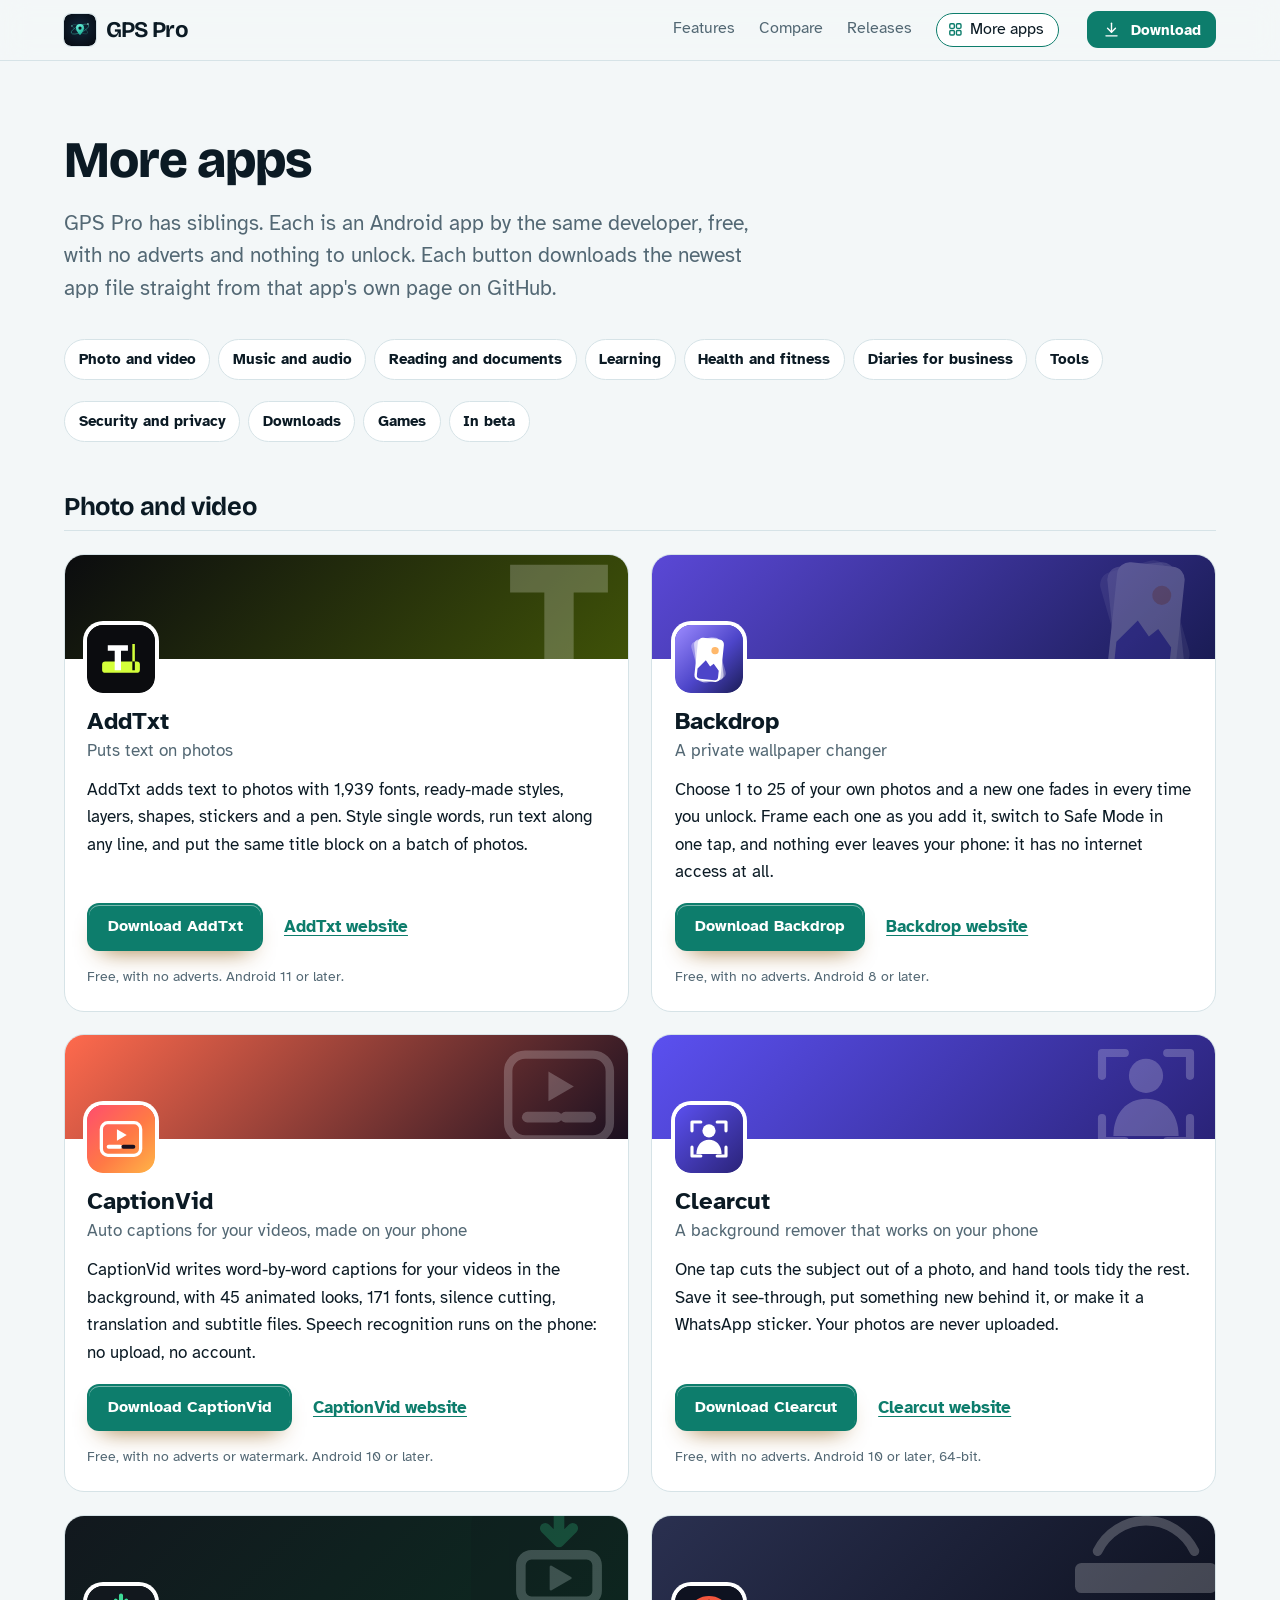
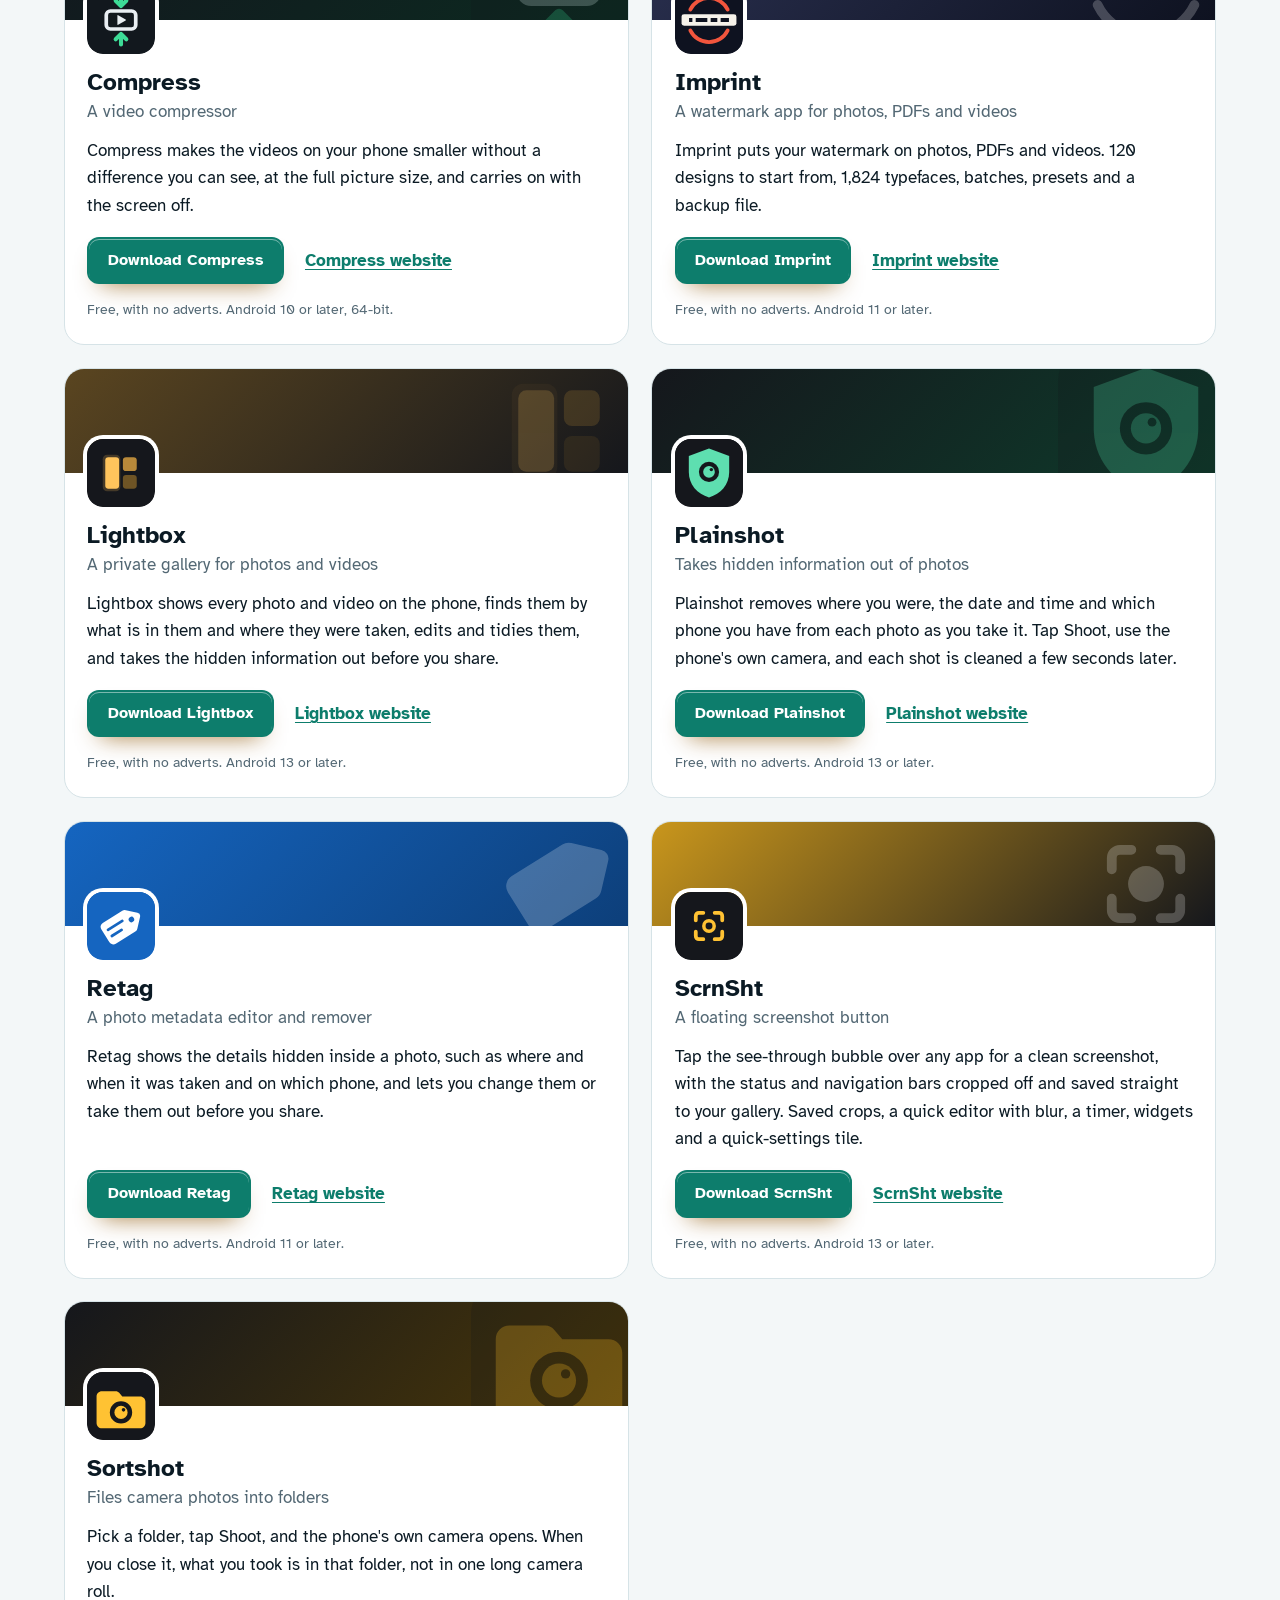
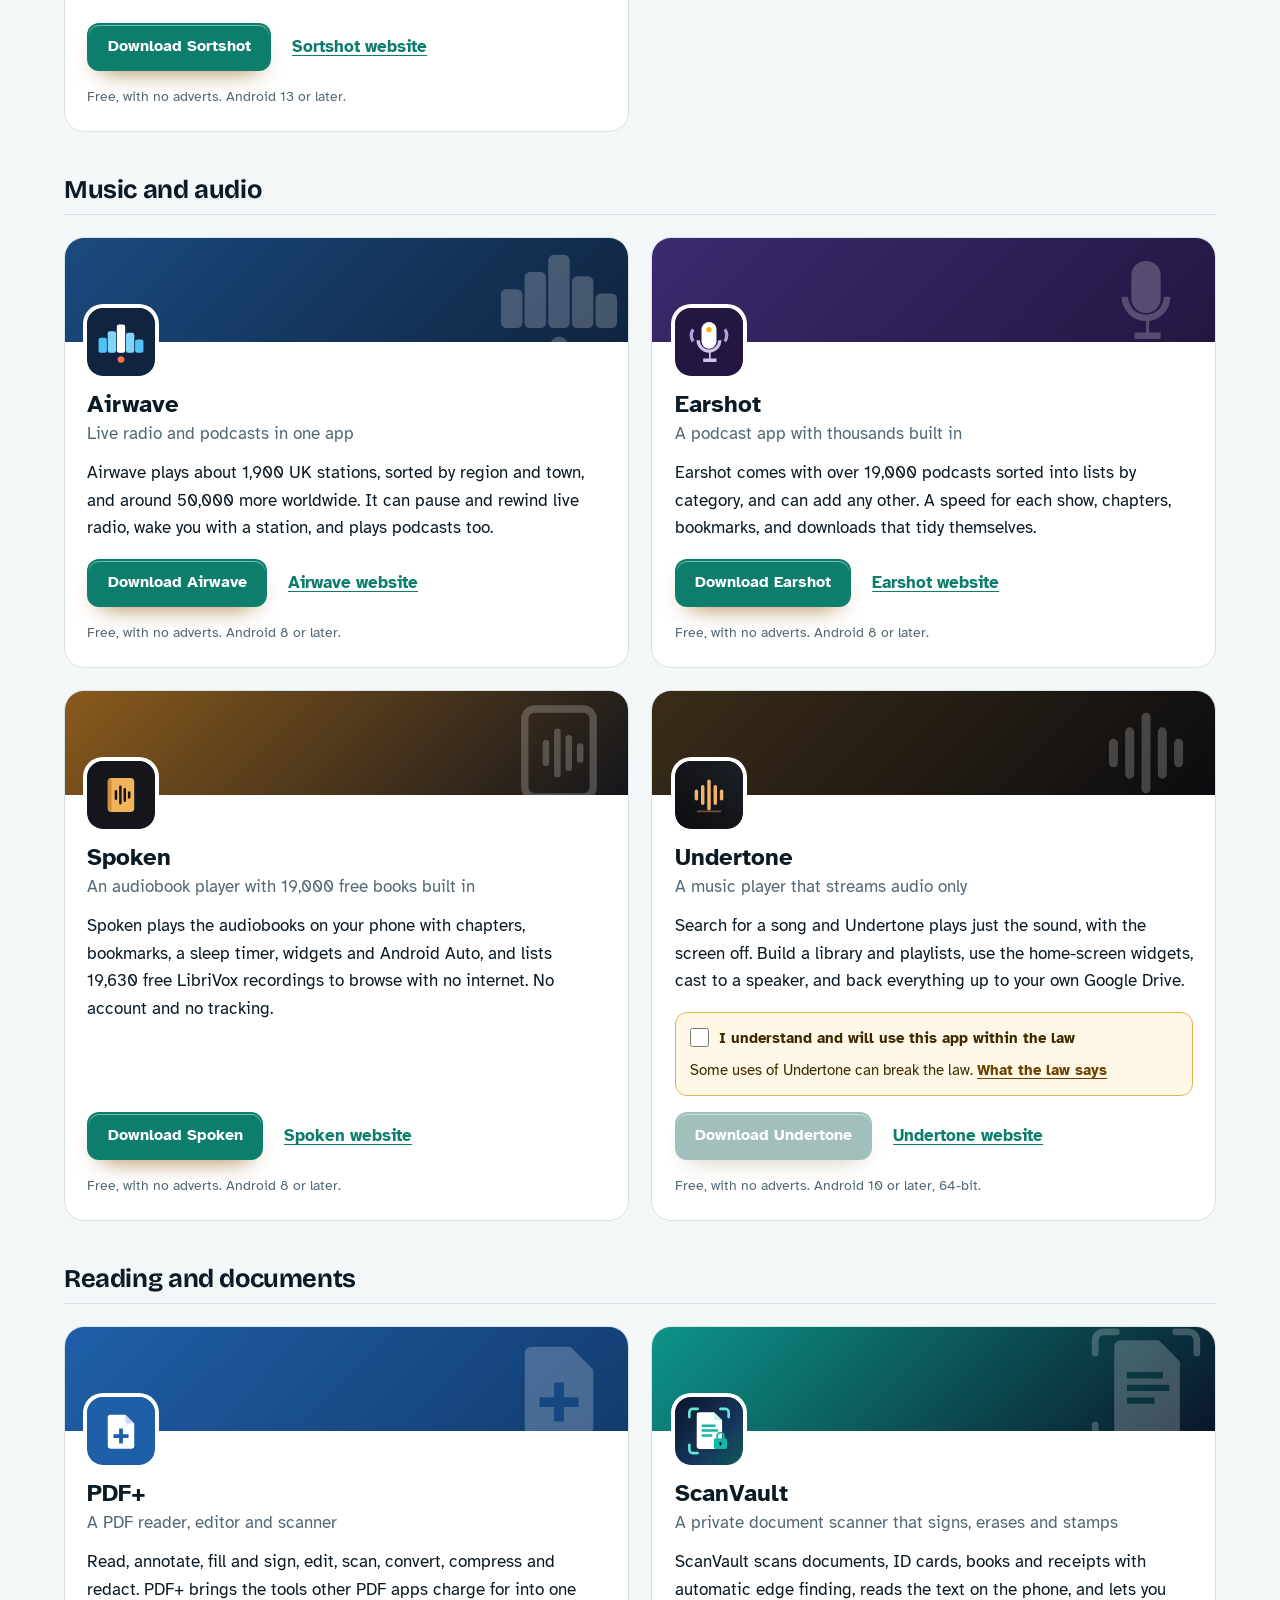
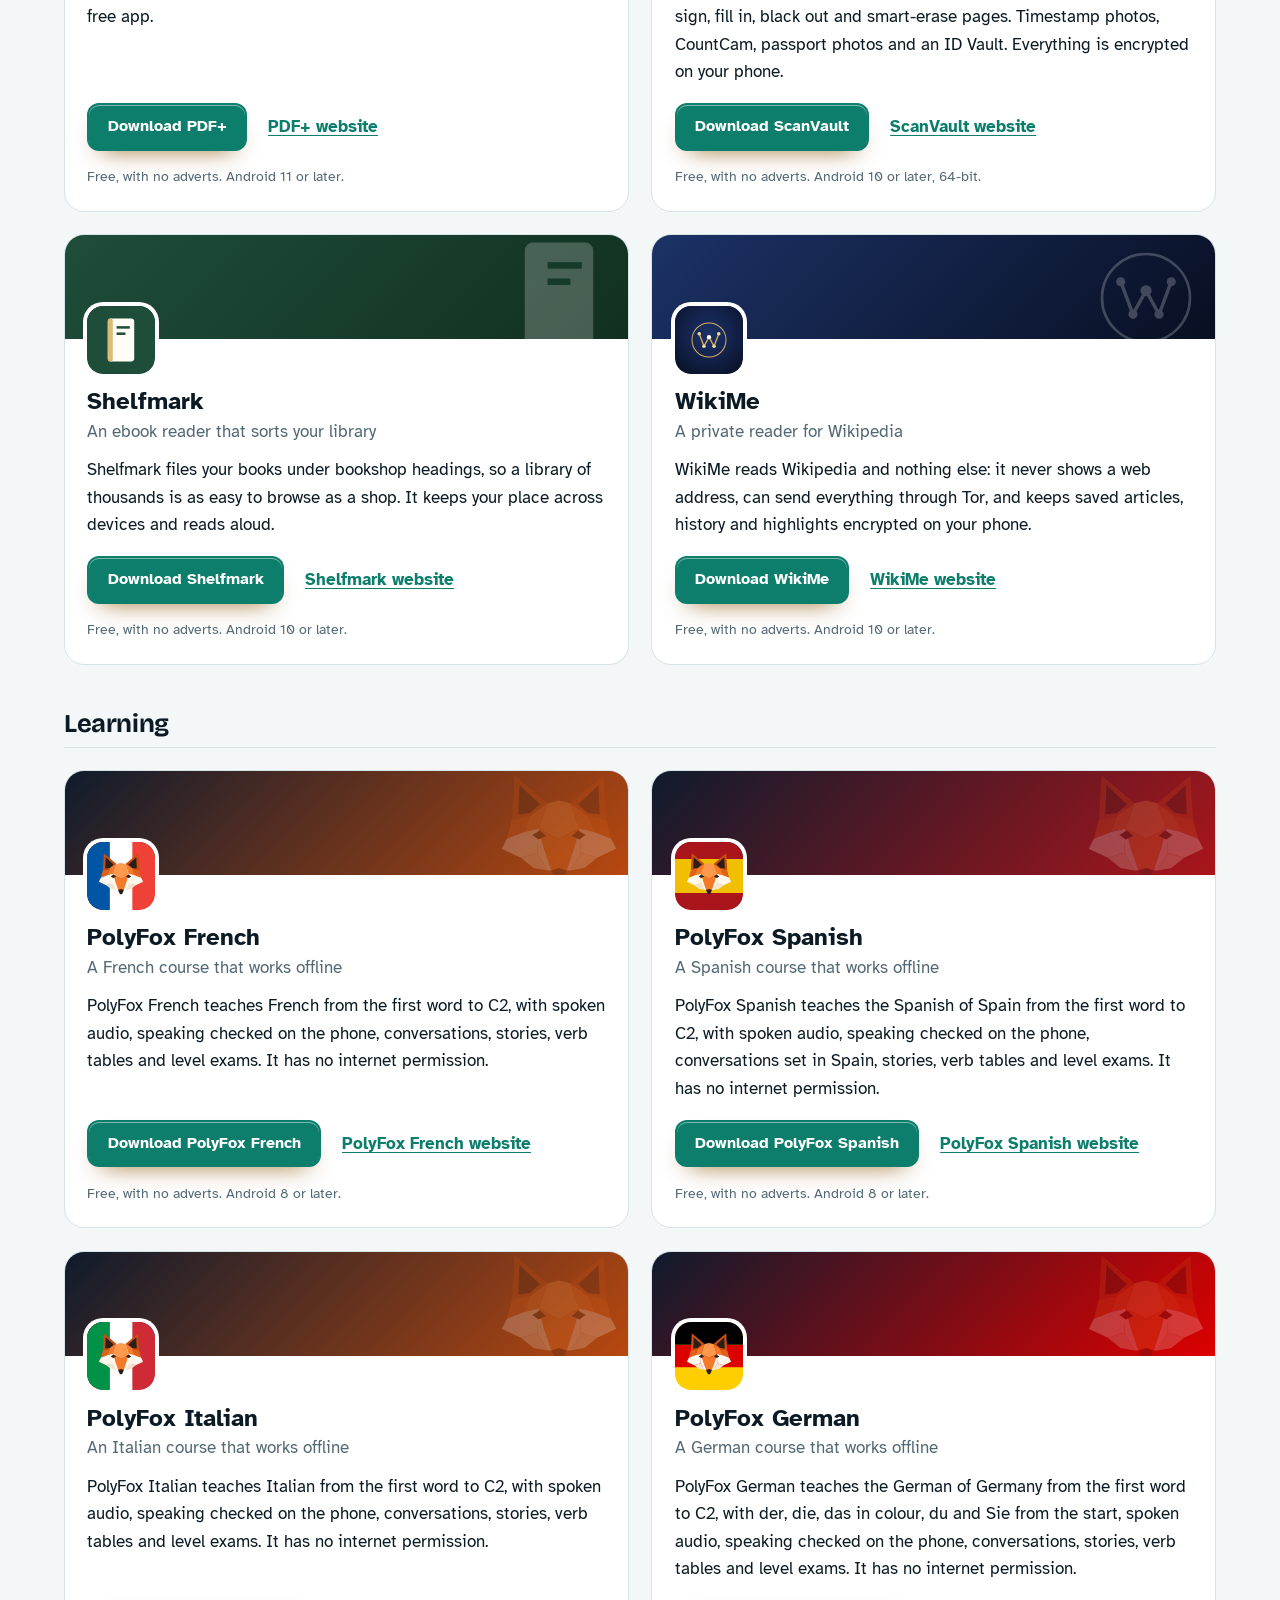
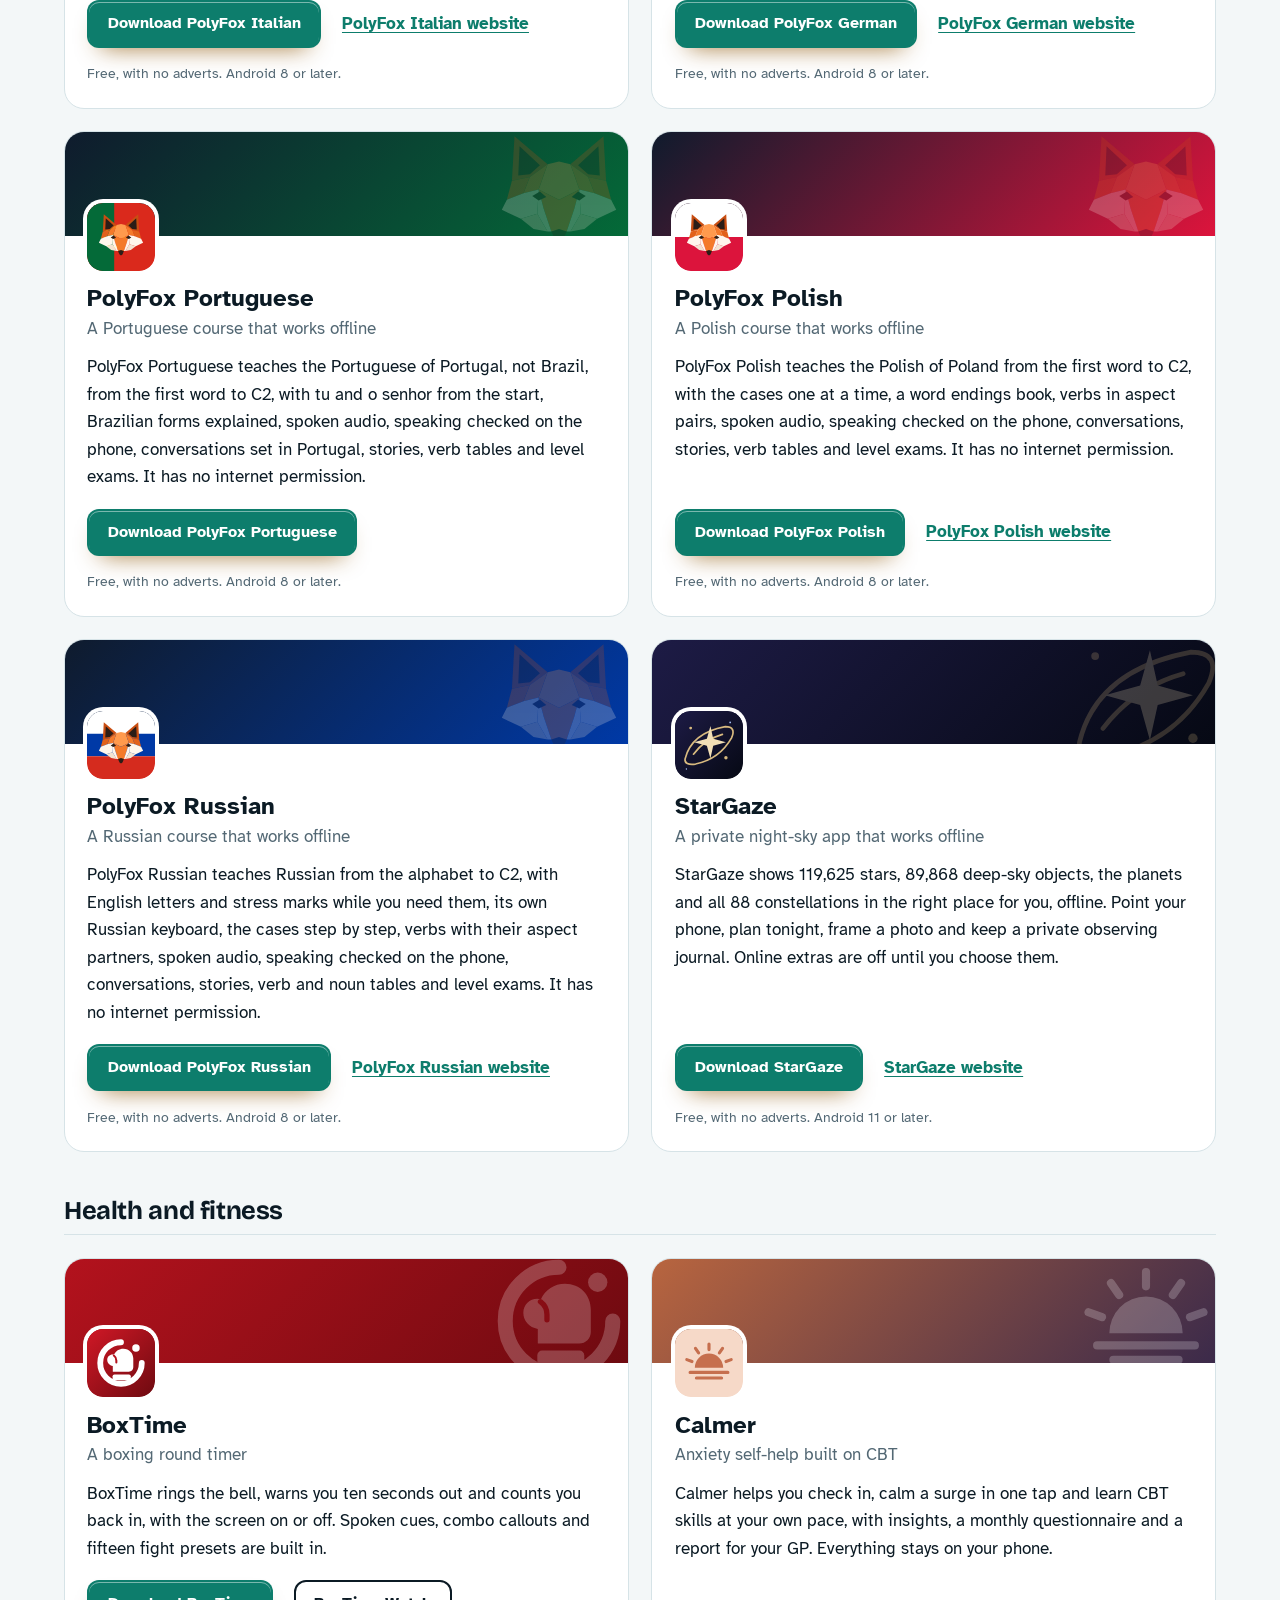
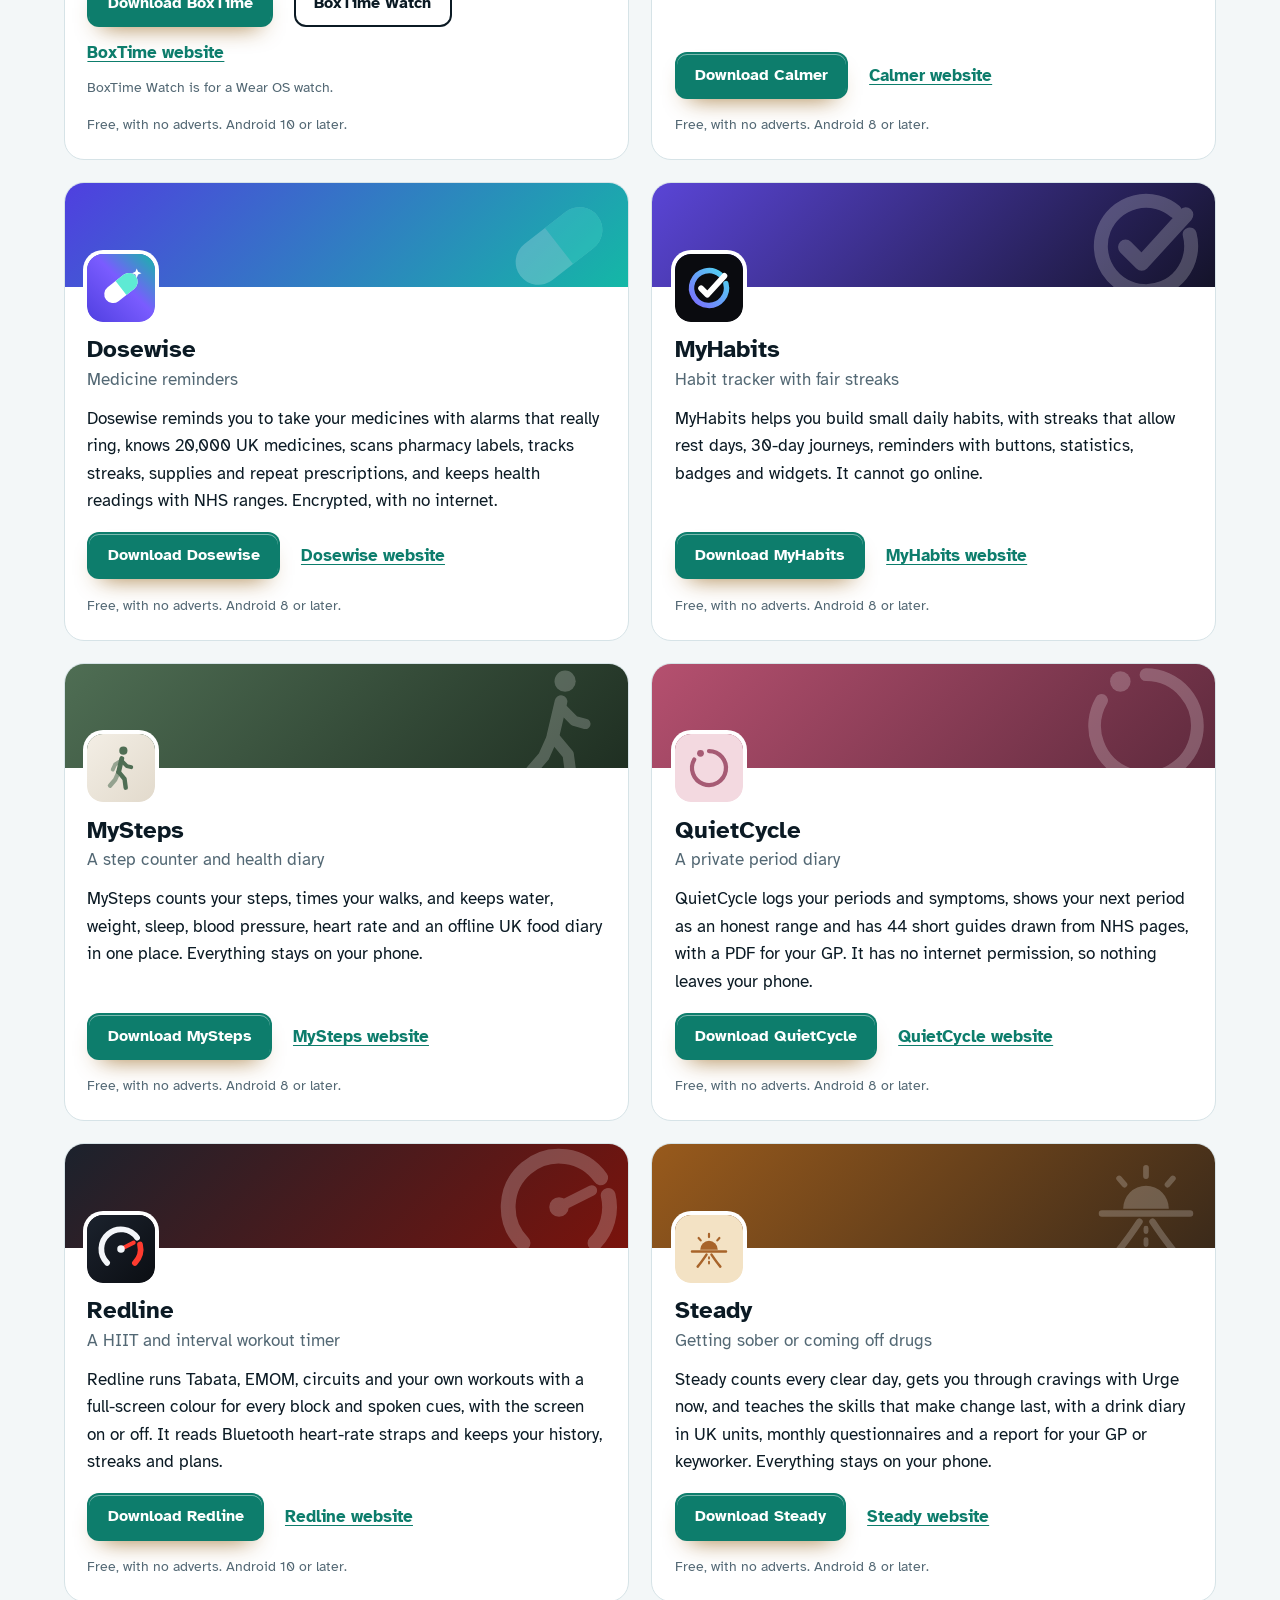
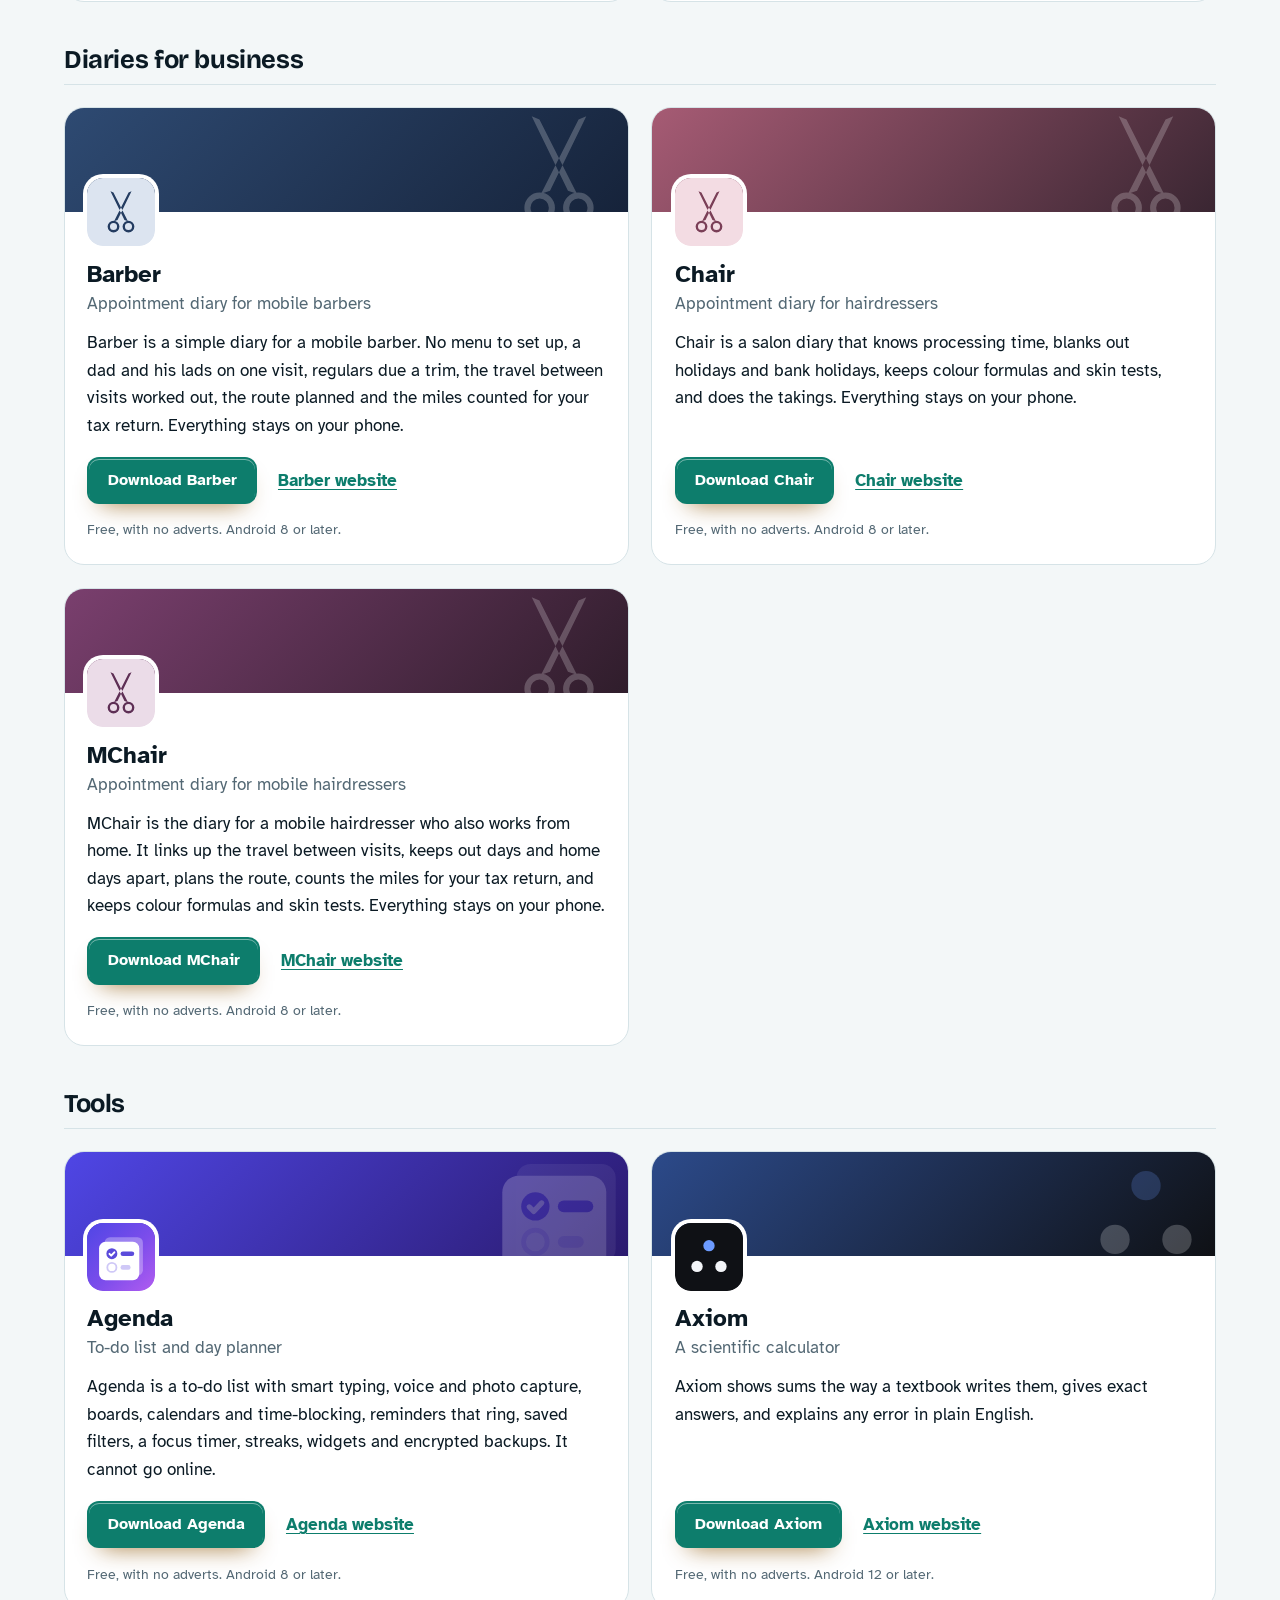
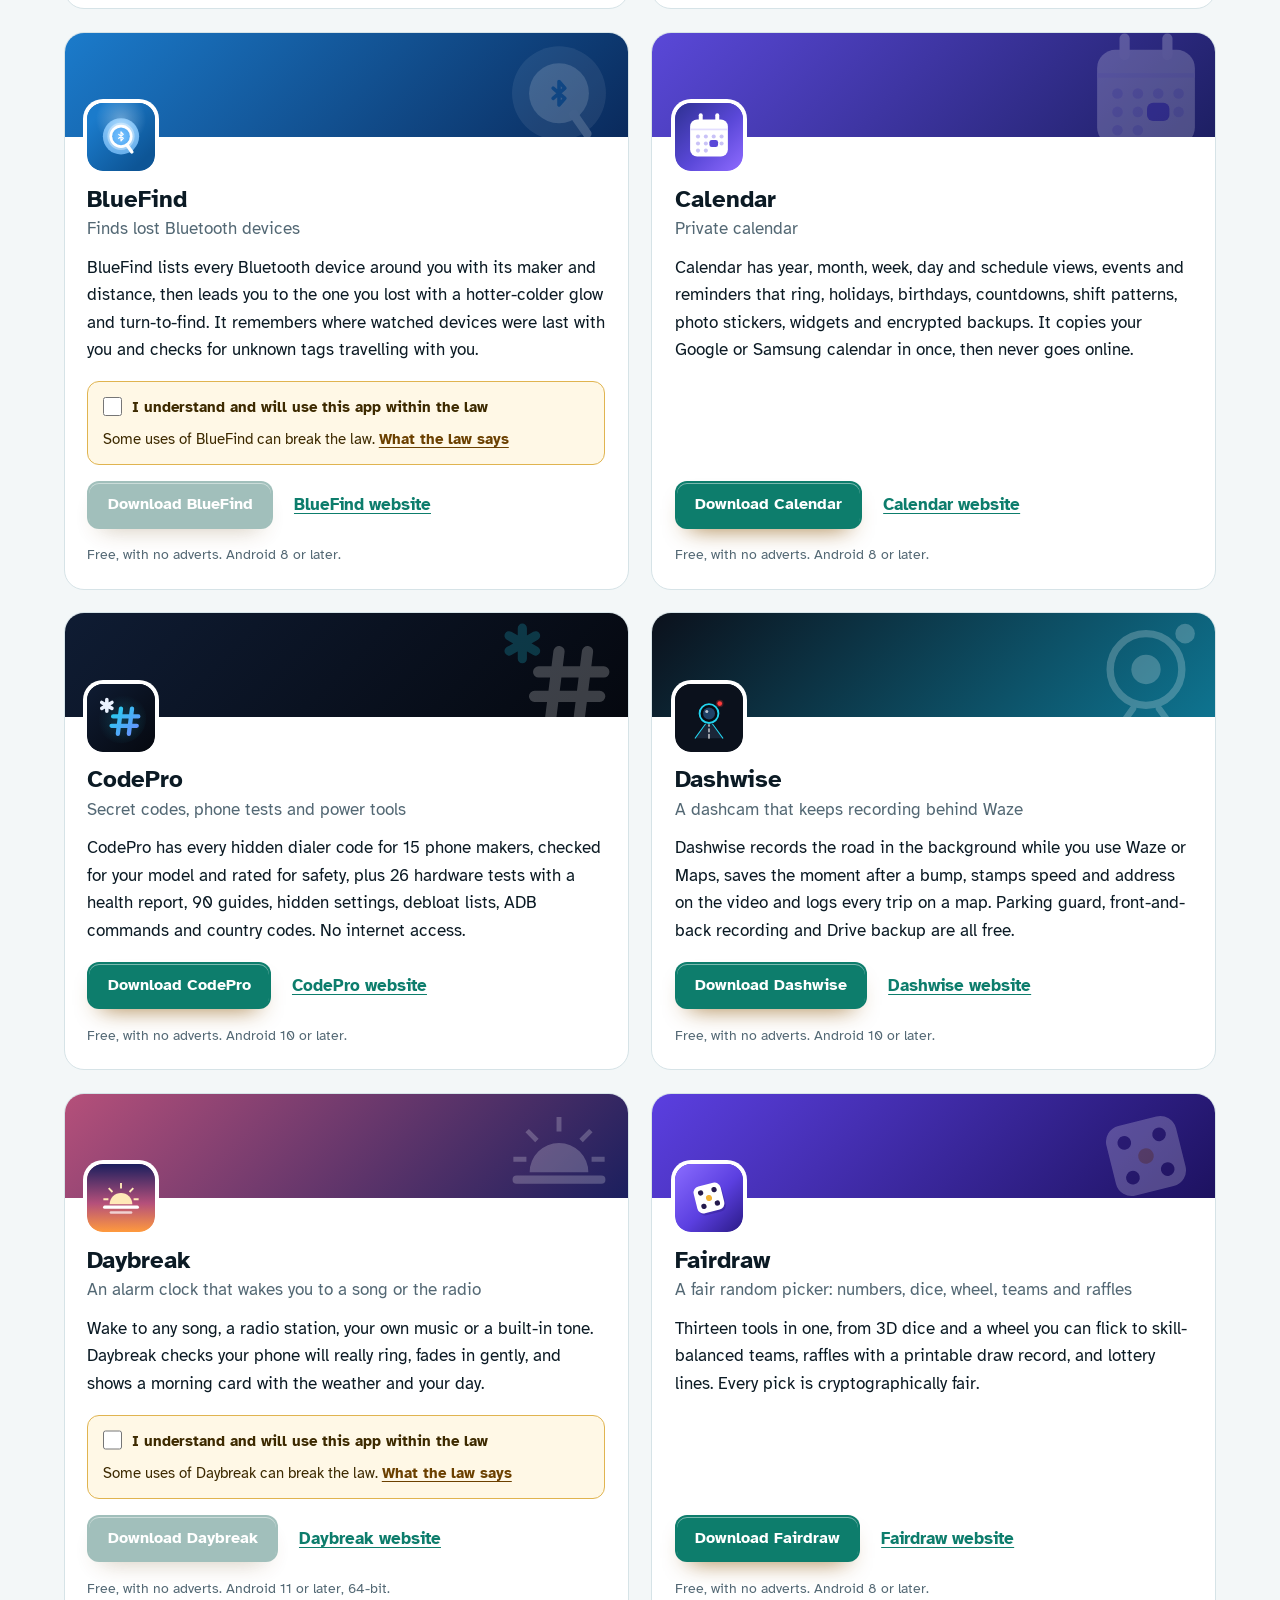
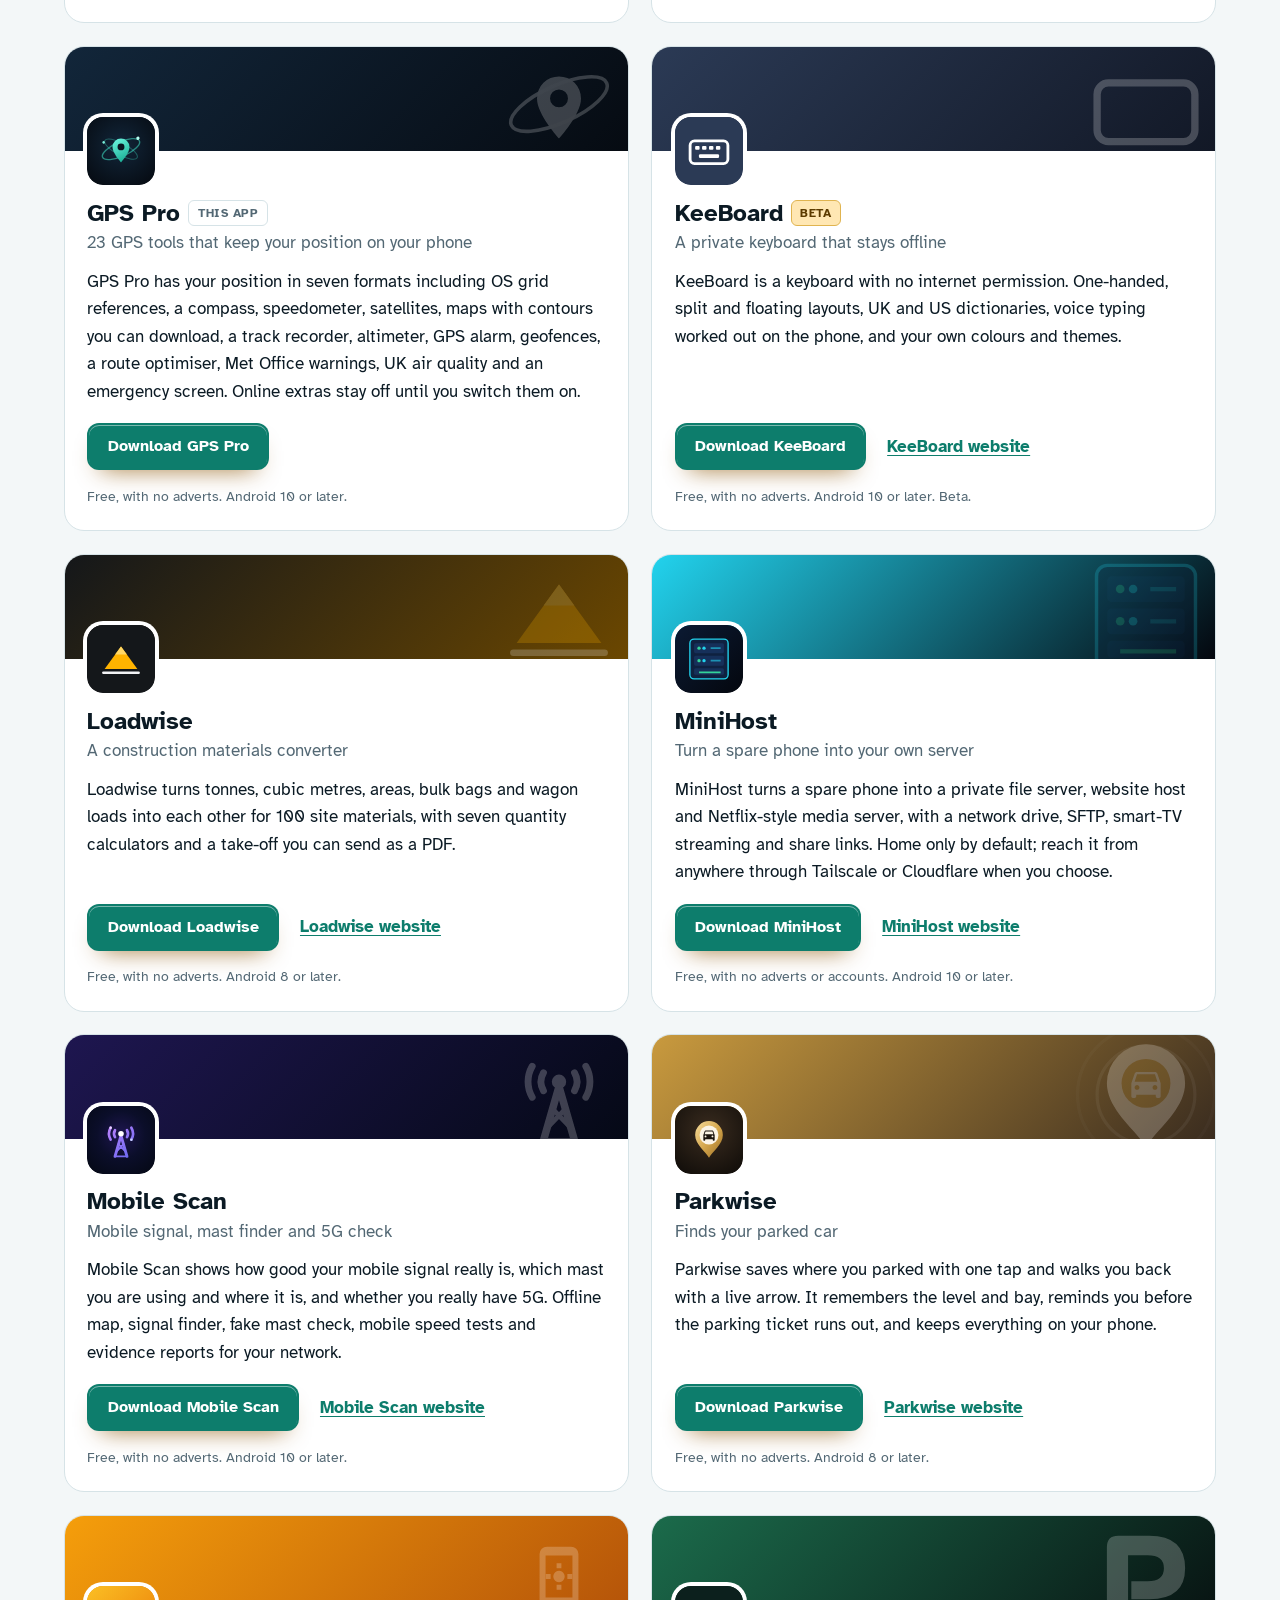
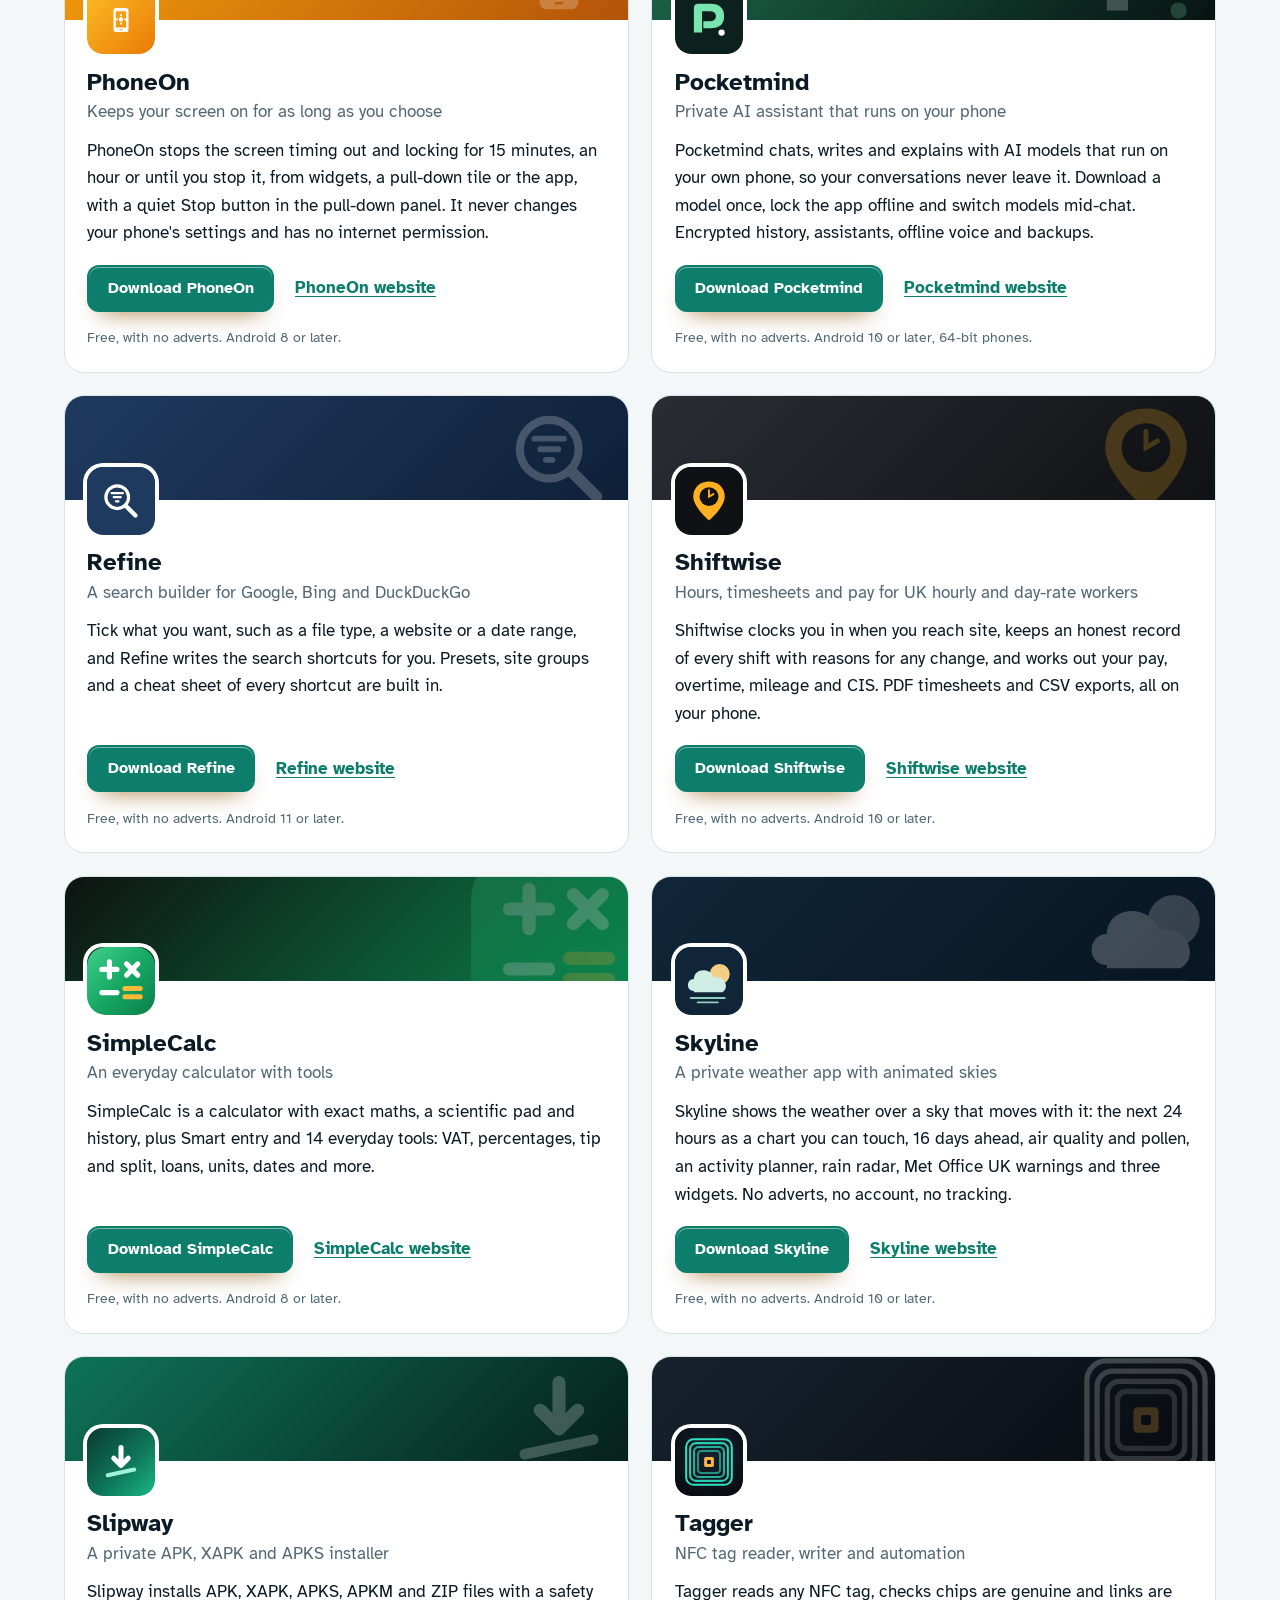
==== commit 0b125fcf: "More apps: add Slipway" ====
--- a/more-apps.html
+++ b/more-apps.html
@@ -4,7 +4,7 @@
 <meta charset="utf-8">
 <meta name="viewport" content="width=device-width, initial-scale=1">
 <title>More free Android apps from the maker of GPS Pro</title>
-<meta name="description" content="All 92 free Android apps from the maker of GPS Pro, in one list by category, each with its download and a link to its website.">
+<meta name="description" content="All 93 free Android apps from the maker of GPS Pro, in one list by category, each with its download and a link to its website.">
 <meta name="author" content="Jonathan Jackson">
 <link rel="canonical" href="https://customgpter.github.io/gpspro/more-apps.html">
 <meta name="theme-color" content="#f3f7f8" media="(prefers-color-scheme: light)">
@@ -12,7 +12,7 @@
 <meta property="og:type" content="website">
 <meta property="og:site_name" content="GPS Pro">
 <meta property="og:title" content="More free Android apps from the maker of GPS Pro">
-<meta property="og:description" content="All 92 free Android apps from the maker of GPS Pro, in one list by category, each with its download and a link to its website.">
+<meta property="og:description" content="All 93 free Android apps from the maker of GPS Pro, in one list by category, each with its download and a link to its website.">
 <meta property="og:url" content="https://customgpter.github.io/gpspro/more-apps.html">
 <meta property="og:image" content="https://customgpter.github.io/gpspro/assets/og.png">
 <meta property="og:image:width" content="1200">
@@ -26,7 +26,7 @@
 <link rel="preload" href="./assets/fonts/atkinson-hyperlegible-latin-400-normal.woff2" as="font" type="font/woff2" crossorigin>
 <link rel="stylesheet" href="./assets/site.css?v=1">
 <link rel="stylesheet" href="./assets/house.css?v=1">
-<script type="application/ld+json">{"@context":"https://schema.org","@type":"ItemList","name":"Apps from the maker of GPS Pro","url":"https://customgpter.github.io/gpspro/more-apps.html","itemListElement":[{"@type":"ListItem","position":1,"name":"AddTxt","url":"https://customgpter.github.io/addtxt/"},{"@type":"ListItem","position":2,"name":"Backdrop","url":"https://customgpter.github.io/backdrop/"},{"@type":"ListItem","position":3,"name":"CaptionVid","url":"https://customgpter.github.io/captionvid/"},{"@type":"ListItem","position":4,"name":"Clearcut","url":"https://customgpter.github.io/clearcut/"},{"@type":"ListItem","position":5,"name":"Compress","url":"https://customgpter.github.io/compress/"},{"@type":"ListItem","position":6,"name":"Imprint","url":"https://customgpter.github.io/imprint/"},{"@type":"ListItem","position":7,"name":"Lightbox","url":"https://customgpter.github.io/lightbox/"},{"@type":"ListItem","position":8,"name":"Plainshot","url":"https://customgpter.github.io/plainshot/"},{"@type":"ListItem","position":9,"name":"Retag","url":"https://customgpter.github.io/retag/"},{"@type":"ListItem","position":10,"name":"ScrnSht","url":"https://customgpter.github.io/scrnsht/"},{"@type":"ListItem","position":11,"name":"Sortshot","url":"https://customgpter.github.io/sortshot/"},{"@type":"ListItem","position":12,"name":"Airwave","url":"https://customgpter.github.io/airwave/"},{"@type":"ListItem","position":13,"name":"Earshot","url":"https://customgpter.github.io/earshot/"},{"@type":"ListItem","position":14,"name":"Spoken","url":"https://customgpter.github.io/spoken/"},{"@type":"ListItem","position":15,"name":"Undertone","url":"https://customgpter.github.io/undertone/"},{"@type":"ListItem","position":16,"name":"PDF+","url":"https://customgpter.github.io/pdfplus/"},{"@type":"ListItem","position":17,"name":"ScanVault","url":"https://customgpter.github.io/scanvault/"},{"@type":"ListItem","position":18,"name":"Shelfmark","url":"https://customgpter.github.io/shelfmark/"},{"@type":"ListItem","position":19,"name":"WikiMe","url":"https://customgpter.github.io/wikime/"},{"@type":"ListItem","position":20,"name":"PolyFox French","url":"https://customgpter.github.io/polyfox/"},{"@type":"ListItem","position":21,"name":"PolyFox German","url":"https://customgpter.github.io/polyfox-german/"},{"@type":"ListItem","position":22,"name":"PolyFox Polish","url":"https://customgpter.github.io/polyfox-polish/"},{"@type":"ListItem","position":23,"name":"PolyFox Russian","url":"https://customgpter.github.io/polyfox-russian/"},{"@type":"ListItem","position":24,"name":"StarGaze","url":"https://customgpter.github.io/stargaze/"},{"@type":"ListItem","position":25,"name":"BoxTime","url":"https://customgpter.github.io/boxtime/"},{"@type":"ListItem","position":26,"name":"Calmer","url":"https://customgpter.github.io/calmer/"},{"@type":"ListItem","position":27,"name":"Dosewise","url":"https://customgpter.github.io/dosewise/"},{"@type":"ListItem","position":28,"name":"MyHabits","url":"https://customgpter.github.io/myhabits/"},{"@type":"ListItem","position":29,"name":"MySteps","url":"https://customgpter.github.io/mysteps/"},{"@type":"ListItem","position":30,"name":"QuietCycle","url":"https://customgpter.github.io/quietcycle/"},{"@type":"ListItem","position":31,"name":"Redline","url":"https://customgpter.github.io/redline/"},{"@type":"ListItem","position":32,"name":"Steady","url":"https://customgpter.github.io/steady/"},{"@type":"ListItem","position":33,"name":"Barber","url":"https://customgpter.github.io/barber/"},{"@type":"ListItem","position":34,"name":"Chair","url":"https://customgpter.github.io/chair/"},{"@type":"ListItem","position":35,"name":"MChair","url":"https://customgpter.github.io/mchair/"},{"@type":"ListItem","position":36,"name":"Agenda","url":"https://customgpter.github.io/agenda/"},{"@type":"ListItem","position":37,"name":"Axiom","url":"https://customgpter.github.io/axiom/"},{"@type":"ListItem","position":38,"name":"BlueFind","url":"https://customgpter.github.io/bluefind/"},{"@type":"ListItem","position":39,"name":"Calendar","url":"https://customgpter.github.io/calendar/"},{"@type":"ListItem","position":40,"name":"CodePro","url":"https://customgpter.github.io/codepro/"},{"@type":"ListItem","position":41,"name":"Dashwise","url":"https://customgpter.github.io/dashwise/"},{"@type":"ListItem","position":42,"name":"Daybreak","url":"https://customgpter.github.io/daybreak/"},{"@type":"ListItem","position":43,"name":"Fairdraw","url":"https://customgpter.github.io/fairdraw/"},{"@type":"ListItem","position":44,"name":"GPS Pro","url":"https://customgpter.github.io/gpspro/"},{"@type":"ListItem","position":45,"name":"KeeBoard","url":"https://customgpter.github.io/keeboard/"},{"@type":"ListItem","position":46,"name":"Loadwise","url":"https://customgpter.github.io/loadwise/"},{"@type":"ListItem","position":47,"name":"MiniHost","url":"https://customgpter.github.io/minihost/"},{"@type":"ListItem","position":48,"name":"Mobile Scan","url":"https://customgpter.github.io/mobilescan/"},{"@type":"ListItem","position":49,"name":"Parkwise","url":"https://customgpter.github.io/parkwise/"},{"@type":"ListItem","position":50,"name":"Pocketmind","url":"https://customgpter.github.io/pocketmind/"},{"@type":"ListItem","position":51,"name":"Refine","url":"https://customgpter.github.io/refine/"},{"@type":"ListItem","position":52,"name":"Shiftwise","url":"https://customgpter.github.io/shiftwise/"},{"@type":"ListItem","position":53,"name":"SimpleCalc","url":"https://customgpter.github.io/simplecalc/"},{"@type":"ListItem","position":54,"name":"Skyline","url":"https://customgpter.github.io/skyline/"},{"@type":"ListItem","position":55,"name":"Tagger","url":"https://customgpter.github.io/tagger/"},{"@type":"ListItem","position":56,"name":"TotalClean","url":"https://customgpter.github.io/totalclean/"},{"@type":"ListItem","position":57,"name":"TVLink","url":"https://customgpter.github.io/tvlink/"},{"@type":"ListItem","position":58,"name":"Unbox","url":"https://customgpter.github.io/unbox/"},{"@type":"ListItem","position":59,"name":"WhatsKeep","url":"https://customgpter.github.io/whatskeep/"},{"@type":"ListItem","position":60,"name":"WiFi Scan","url":"https://customgpter.github.io/wifiscan/"},{"@type":"ListItem","position":61,"name":"Auditly","url":"https://customgpter.github.io/auditly/"},{"@type":"ListItem","position":62,"name":"Backchannel","url":"https://customgpter.github.io/backchannel/"},{"@type":"ListItem","position":63,"name":"ENotes","url":"https://customgpter.github.io/enotes/"},{"@type":"ListItem","position":64,"name":"FindMe","url":"https://customgpter.github.io/findme/"},{"@type":"ListItem","position":65,"name":"iLock","url":"https://customgpter.github.io/ilock/"},{"@type":"ListItem","position":66,"name":"ImSafe","url":"https://customgpter.github.io/imsafe/"},{"@type":"ListItem","position":67,"name":"IShred","url":"https://customgpter.github.io/ishred/"},{"@type":"ListItem","position":68,"name":"LockBox","url":"https://customgpter.github.io/lockbox/"},{"@type":"ListItem","position":69,"name":"PassVault","url":"https://customgpter.github.io/passvault/"},{"@type":"ListItem","position":70,"name":"SpyFind","url":"https://customgpter.github.io/spyfind/"},{"@type":"ListItem","position":71,"name":"TextWipe","url":"https://customgpter.github.io/textwipe/"},{"@type":"ListItem","position":72,"name":"Tracewire","url":"https://customgpter.github.io/tracewire/"},{"@type":"ListItem","position":73,"name":"Vigil","url":"https://customgpter.github.io/vigil/"},{"@type":"ListItem","position":74,"name":"Grab","url":"https://customgpter.github.io/grab/"},{"@type":"ListItem","position":75,"name":"Swarm","url":"https://customgpter.github.io/swarm/"},{"@type":"ListItem","position":76,"name":"Plane Games","url":"https://customgpter.github.io/plane-games/"},{"@type":"ListItem","position":77,"name":"Ninefold","url":"https://customgpter.github.io/ninefold/"},{"@type":"ListItem","position":78,"name":"Cubewise","url":"https://customgpter.github.io/cubewise/"},{"@type":"ListItem","position":79,"name":"Tilewise","url":"https://customgpter.github.io/tilewise/"},{"@type":"ListItem","position":80,"name":"Letterwise","url":"https://customgpter.github.io/letterwise/"},{"@type":"ListItem","position":81,"name":"Kingside","url":"https://customgpter.github.io/kingside/"},{"@type":"ListItem","position":82,"name":"Deckhand","url":"https://customgpter.github.io/deckhand/"},{"@type":"ListItem","position":83,"name":"SNESForge","url":"https://customgpter.github.io/snesforge/"},{"@type":"ListItem","position":84,"name":"Fame Boy","url":"https://customgpter.github.io/fameboy/"},{"@type":"ListItem","position":85,"name":"PSPPro","url":"https://customgpter.github.io/psppro/"},{"@type":"ListItem","position":86,"name":"MegaGen","url":"https://customgpter.github.io/megagen/"},{"@type":"ListItem","position":87,"name":"QVR","url":"https://customgpter.github.io/qvr/"},{"@type":"ListItem","position":88,"name":"QVR Watch","url":"https://customgpter.github.io/qvr-watch/"},{"@type":"ListItem","position":89,"name":"QVRLite","url":"https://customgpter.github.io/qvrlite/"},{"@type":"ListItem","position":90,"name":"Onionz","url":"https://customgpter.github.io/onionz/"},{"@type":"ListItem","position":91,"name":"OnionzWeb","url":"https://customgpter.github.io/onionzweb/"}]}</script>
+<script type="application/ld+json">{"@context":"https://schema.org","@type":"ItemList","name":"Apps from the maker of GPS Pro","url":"https://customgpter.github.io/gpspro/more-apps.html","itemListElement":[{"@type":"ListItem","position":1,"name":"AddTxt","url":"https://customgpter.github.io/addtxt/"},{"@type":"ListItem","position":2,"name":"Backdrop","url":"https://customgpter.github.io/backdrop/"},{"@type":"ListItem","position":3,"name":"CaptionVid","url":"https://customgpter.github.io/captionvid/"},{"@type":"ListItem","position":4,"name":"Clearcut","url":"https://customgpter.github.io/clearcut/"},{"@type":"ListItem","position":5,"name":"Compress","url":"https://customgpter.github.io/compress/"},{"@type":"ListItem","position":6,"name":"Imprint","url":"https://customgpter.github.io/imprint/"},{"@type":"ListItem","position":7,"name":"Lightbox","url":"https://customgpter.github.io/lightbox/"},{"@type":"ListItem","position":8,"name":"Plainshot","url":"https://customgpter.github.io/plainshot/"},{"@type":"ListItem","position":9,"name":"Retag","url":"https://customgpter.github.io/retag/"},{"@type":"ListItem","position":10,"name":"ScrnSht","url":"https://customgpter.github.io/scrnsht/"},{"@type":"ListItem","position":11,"name":"Sortshot","url":"https://customgpter.github.io/sortshot/"},{"@type":"ListItem","position":12,"name":"Airwave","url":"https://customgpter.github.io/airwave/"},{"@type":"ListItem","position":13,"name":"Earshot","url":"https://customgpter.github.io/earshot/"},{"@type":"ListItem","position":14,"name":"Spoken","url":"https://customgpter.github.io/spoken/"},{"@type":"ListItem","position":15,"name":"Undertone","url":"https://customgpter.github.io/undertone/"},{"@type":"ListItem","position":16,"name":"PDF+","url":"https://customgpter.github.io/pdfplus/"},{"@type":"ListItem","position":17,"name":"ScanVault","url":"https://customgpter.github.io/scanvault/"},{"@type":"ListItem","position":18,"name":"Shelfmark","url":"https://customgpter.github.io/shelfmark/"},{"@type":"ListItem","position":19,"name":"WikiMe","url":"https://customgpter.github.io/wikime/"},{"@type":"ListItem","position":20,"name":"PolyFox French","url":"https://customgpter.github.io/polyfox/"},{"@type":"ListItem","position":21,"name":"PolyFox German","url":"https://customgpter.github.io/polyfox-german/"},{"@type":"ListItem","position":22,"name":"PolyFox Polish","url":"https://customgpter.github.io/polyfox-polish/"},{"@type":"ListItem","position":23,"name":"PolyFox Russian","url":"https://customgpter.github.io/polyfox-russian/"},{"@type":"ListItem","position":24,"name":"StarGaze","url":"https://customgpter.github.io/stargaze/"},{"@type":"ListItem","position":25,"name":"BoxTime","url":"https://customgpter.github.io/boxtime/"},{"@type":"ListItem","position":26,"name":"Calmer","url":"https://customgpter.github.io/calmer/"},{"@type":"ListItem","position":27,"name":"Dosewise","url":"https://customgpter.github.io/dosewise/"},{"@type":"ListItem","position":28,"name":"MyHabits","url":"https://customgpter.github.io/myhabits/"},{"@type":"ListItem","position":29,"name":"MySteps","url":"https://customgpter.github.io/mysteps/"},{"@type":"ListItem","position":30,"name":"QuietCycle","url":"https://customgpter.github.io/quietcycle/"},{"@type":"ListItem","position":31,"name":"Redline","url":"https://customgpter.github.io/redline/"},{"@type":"ListItem","position":32,"name":"Steady","url":"https://customgpter.github.io/steady/"},{"@type":"ListItem","position":33,"name":"Barber","url":"https://customgpter.github.io/barber/"},{"@type":"ListItem","position":34,"name":"Chair","url":"https://customgpter.github.io/chair/"},{"@type":"ListItem","position":35,"name":"MChair","url":"https://customgpter.github.io/mchair/"},{"@type":"ListItem","position":36,"name":"Agenda","url":"https://customgpter.github.io/agenda/"},{"@type":"ListItem","position":37,"name":"Axiom","url":"https://customgpter.github.io/axiom/"},{"@type":"ListItem","position":38,"name":"BlueFind","url":"https://customgpter.github.io/bluefind/"},{"@type":"ListItem","position":39,"name":"Calendar","url":"https://customgpter.github.io/calendar/"},{"@type":"ListItem","position":40,"name":"CodePro","url":"https://customgpter.github.io/codepro/"},{"@type":"ListItem","position":41,"name":"Dashwise","url":"https://customgpter.github.io/dashwise/"},{"@type":"ListItem","position":42,"name":"Daybreak","url":"https://customgpter.github.io/daybreak/"},{"@type":"ListItem","position":43,"name":"Fairdraw","url":"https://customgpter.github.io/fairdraw/"},{"@type":"ListItem","position":44,"name":"GPS Pro","url":"https://customgpter.github.io/gpspro/"},{"@type":"ListItem","position":45,"name":"KeeBoard","url":"https://customgpter.github.io/keeboard/"},{"@type":"ListItem","position":46,"name":"Loadwise","url":"https://customgpter.github.io/loadwise/"},{"@type":"ListItem","position":47,"name":"MiniHost","url":"https://customgpter.github.io/minihost/"},{"@type":"ListItem","position":48,"name":"Mobile Scan","url":"https://customgpter.github.io/mobilescan/"},{"@type":"ListItem","position":49,"name":"Parkwise","url":"https://customgpter.github.io/parkwise/"},{"@type":"ListItem","position":50,"name":"Pocketmind","url":"https://customgpter.github.io/pocketmind/"},{"@type":"ListItem","position":51,"name":"Refine","url":"https://customgpter.github.io/refine/"},{"@type":"ListItem","position":52,"name":"Shiftwise","url":"https://customgpter.github.io/shiftwise/"},{"@type":"ListItem","position":53,"name":"SimpleCalc","url":"https://customgpter.github.io/simplecalc/"},{"@type":"ListItem","position":54,"name":"Skyline","url":"https://customgpter.github.io/skyline/"},{"@type":"ListItem","position":55,"name":"Slipway","url":"https://customgpter.github.io/slipway/"},{"@type":"ListItem","position":56,"name":"Tagger","url":"https://customgpter.github.io/tagger/"},{"@type":"ListItem","position":57,"name":"TotalClean","url":"https://customgpter.github.io/totalclean/"},{"@type":"ListItem","position":58,"name":"TVLink","url":"https://customgpter.github.io/tvlink/"},{"@type":"ListItem","position":59,"name":"Unbox","url":"https://customgpter.github.io/unbox/"},{"@type":"ListItem","position":60,"name":"WhatsKeep","url":"https://customgpter.github.io/whatskeep/"},{"@type":"ListItem","position":61,"name":"WiFi Scan","url":"https://customgpter.github.io/wifiscan/"},{"@type":"ListItem","position":62,"name":"Auditly","url":"https://customgpter.github.io/auditly/"},{"@type":"ListItem","position":63,"name":"Backchannel","url":"https://customgpter.github.io/backchannel/"},{"@type":"ListItem","position":64,"name":"ENotes","url":"https://customgpter.github.io/enotes/"},{"@type":"ListItem","position":65,"name":"FindMe","url":"https://customgpter.github.io/findme/"},{"@type":"ListItem","position":66,"name":"iLock","url":"https://customgpter.github.io/ilock/"},{"@type":"ListItem","position":67,"name":"ImSafe","url":"https://customgpter.github.io/imsafe/"},{"@type":"ListItem","position":68,"name":"IShred","url":"https://customgpter.github.io/ishred/"},{"@type":"ListItem","position":69,"name":"LockBox","url":"https://customgpter.github.io/lockbox/"},{"@type":"ListItem","position":70,"name":"PassVault","url":"https://customgpter.github.io/passvault/"},{"@type":"ListItem","position":71,"name":"SpyFind","url":"https://customgpter.github.io/spyfind/"},{"@type":"ListItem","position":72,"name":"TextWipe","url":"https://customgpter.github.io/textwipe/"},{"@type":"ListItem","position":73,"name":"Tracewire","url":"https://customgpter.github.io/tracewire/"},{"@type":"ListItem","position":74,"name":"Vigil","url":"https://customgpter.github.io/vigil/"},{"@type":"ListItem","position":75,"name":"Grab","url":"https://customgpter.github.io/grab/"},{"@type":"ListItem","position":76,"name":"Swarm","url":"https://customgpter.github.io/swarm/"},{"@type":"ListItem","position":77,"name":"Plane Games","url":"https://customgpter.github.io/plane-games/"},{"@type":"ListItem","position":78,"name":"Ninefold","url":"https://customgpter.github.io/ninefold/"},{"@type":"ListItem","position":79,"name":"Cubewise","url":"https://customgpter.github.io/cubewise/"},{"@type":"ListItem","position":80,"name":"Tilewise","url":"https://customgpter.github.io/tilewise/"},{"@type":"ListItem","position":81,"name":"Letterwise","url":"https://customgpter.github.io/letterwise/"},{"@type":"ListItem","position":82,"name":"Kingside","url":"https://customgpter.github.io/kingside/"},{"@type":"ListItem","position":83,"name":"Deckhand","url":"https://customgpter.github.io/deckhand/"},{"@type":"ListItem","position":84,"name":"SNESForge","url":"https://customgpter.github.io/snesforge/"},{"@type":"ListItem","position":85,"name":"Fame Boy","url":"https://customgpter.github.io/fameboy/"},{"@type":"ListItem","position":86,"name":"PSPPro","url":"https://customgpter.github.io/psppro/"},{"@type":"ListItem","position":87,"name":"MegaGen","url":"https://customgpter.github.io/megagen/"},{"@type":"ListItem","position":88,"name":"QVR","url":"https://customgpter.github.io/qvr/"},{"@type":"ListItem","position":89,"name":"QVR Watch","url":"https://customgpter.github.io/qvr-watch/"},{"@type":"ListItem","position":90,"name":"QVRLite","url":"https://customgpter.github.io/qvrlite/"},{"@type":"ListItem","position":91,"name":"Onionz","url":"https://customgpter.github.io/onionz/"},{"@type":"ListItem","position":92,"name":"OnionzWeb","url":"https://customgpter.github.io/onionzweb/"}]}</script>
 <link rel="stylesheet" href="./assets/apps-list.css?v=1">
 <script src="./assets/apps-list.js?v=1" defer></script>
 </head>
@@ -102,7 +102,7 @@
 <li class="mapp" style="--b:#2a2d33;--b2:#0f1114"><div class="mapp-cover" aria-hidden="true"><svg viewBox="0 0 108 108"><path d="M54 85C54 85 29 64 29 47C29 15 79 15 79 47C79 64 54 85 54 85Z" fill="#FFB020"/><circle cx="54" cy="47" r="15" fill="#0F1114"/><path d="M54 37V47L61 43" stroke="#FFB020" stroke-width="3" stroke-linecap="round" fill="none"/></svg></div><div class="mapp-body"><svg class="mapp-icon" viewBox="0 0 108 108" aria-hidden="true"><rect width="108" height="108" rx="24" fill="#0F1114"/><path d="M54 85C54 85 29 64 29 47C29 15 79 15 79 47C79 64 54 85 54 85Z" fill="#FFB020"/><circle cx="54" cy="47" r="15" fill="#0F1114"/><path d="M54 37V47L61 43" stroke="#FFB020" stroke-width="3" stroke-linecap="round" fill="none"/></svg><h3>Shiftwise</h3><p class="mapp-kind">Hours, timesheets and pay for UK hourly and day-rate workers</p><p class="mapp-say">Shiftwise clocks you in when you reach site, keeps an honest record of every shift with reasons for any change, and works out your pay, overtime, mileage and CIS. PDF timesheets and CSV exports, all on your phone.</p><p class="mapp-go"><a class="button" href="https://github.com/CustomGPTer/shiftwise/releases/latest/download/Shiftwise.apk">Download Shiftwise</a><a class="mapp-site" href="https://customgpter.github.io/shiftwise/">Shiftwise website</a></p><p class="mapp-needs">Free, with no adverts. Android 10 or later.</p></div></li>
 <li class="mapp" style="--b:#0e1311;--b2:#0b7f4a"><div class="mapp-cover" aria-hidden="true"><svg viewBox="0 0 108 108"><rect width="108" height="108" rx="30" fill="url(#scgc)"/><defs><linearGradient id="scgc" x1="0" y1="0" x2="1" y2="1"><stop offset="0" stop-color="#3fd18a"/><stop offset=".5" stop-color="#17a864"/><stop offset="1" stop-color="#0b7f4a"/></linearGradient></defs><g stroke-width="8.1" stroke-linecap="round" fill="none"><path stroke="#fff" d="M23.6 35.6h24M35.6 23.6v24M62.8 26.8l17.8 17.8M62.8 44.6l17.8-17.8M23.6 72.4h24"/><path stroke="#ffb938" d="M60.4 65.9h24M60.4 78.9h24"/></g></svg></div><div class="mapp-body"><svg class="mapp-icon" viewBox="0 0 108 108" aria-hidden="true"><rect width="108" height="108" rx="30" fill="url(#i-simplecalc-scgi)"/><defs><linearGradient id="i-simplecalc-scgi" x1="0" y1="0" x2="1" y2="1"><stop offset="0" stop-color="#3fd18a"/><stop offset=".5" stop-color="#17a864"/><stop offset="1" stop-color="#0b7f4a"/></linearGradient></defs><g stroke-width="8.1" stroke-linecap="round" fill="none"><path stroke="#fff" d="M23.6 35.6h24M35.6 23.6v24M62.8 26.8l17.8 17.8M62.8 44.6l17.8-17.8M23.6 72.4h24"/><path stroke="#ffb938" d="M60.4 65.9h24M60.4 78.9h24"/></g></svg><h3>SimpleCalc</h3><p class="mapp-kind">An everyday calculator with tools</p><p class="mapp-say">SimpleCalc is a calculator with exact maths, a scientific pad and history, plus Smart entry and 14 everyday tools: VAT, percentages, tip and split, loans, units, dates and more.</p><p class="mapp-go"><a class="button" href="https://github.com/CustomGPTer/simplecalc/releases/latest/download/SimpleCalc.apk">Download SimpleCalc</a><a class="mapp-site" href="https://customgpter.github.io/simplecalc/">SimpleCalc website</a></p><p class="mapp-needs">Free, with no adverts. Android 8 or later.</p></div></li>
 <li class="mapp" style="--b:#102638;--b2:#081522"><div class="mapp-cover" aria-hidden="true"><svg viewBox="0 0 108 108"><circle cx="71" cy="43" r="16" fill="#fff" fill-opacity=".85"/><path fill="#fff" d="M30,70C17,70 18,51 30,51C30,34 56,31 62,49C78,44 88,65 75,72L30,72Z"/><path d="M25,81L79,81M36,88L68,88" fill="none" stroke="#fff" stroke-width="3" stroke-linecap="round"/></svg></div><div class="mapp-body"><svg class="mapp-icon" viewBox="0 0 108 108" aria-hidden="true"><rect width="108" height="108" rx="24" fill="#102638"/><circle cx="71" cy="43" r="16" fill="#F4CE83"/><path fill="#CEEDE4" d="M30,70C17,70 18,51 30,51C30,34 56,31 62,49C78,44 88,65 75,72L30,72Z"/><path d="M25,81L79,81M36,88L68,88" fill="none" stroke="#92CDBE" stroke-width="3" stroke-linecap="round"/></svg><h3>Skyline</h3><p class="mapp-kind">A private weather app with animated skies</p><p class="mapp-say">Skyline shows the weather over a sky that moves with it: the next 24 hours as a chart you can touch, 16 days ahead, air quality and pollen, an activity planner, rain radar, Met Office UK warnings and three widgets. No adverts, no account, no tracking.</p><p class="mapp-go"><a class="button" href="https://github.com/CustomGPTer/skyline/releases/latest/download/Skyline.apk">Download Skyline</a><a class="mapp-site" href="https://customgpter.github.io/skyline/">Skyline website</a></p><p class="mapp-needs">Free, with no adverts. Android 10 or later.</p></div></li>
-<li class="mapp is-gated" style="--b:#17222e;--b2:#080b10"><div class="mapp-cover" aria-hidden="true"><svg viewBox="0 0 108 108"><g transform="translate(54 54) scale(1.25) translate(-54 -54)"><rect x="25" y="25" width="58" height="58" rx="9.5" fill="none" stroke="#fff" stroke-opacity="1" stroke-width="2.6"/><rect x="30" y="30" width="48" height="48" rx="7.6" fill="none" stroke="#fff" stroke-opacity=".9" stroke-width="2.6"/><rect x="35" y="35" width="38" height="38" rx="5.8" fill="none" stroke="#fff" stroke-opacity=".75" stroke-width="2.6"/><rect x="40" y="40" width="28" height="28" rx="4.2" fill="none" stroke="#fff" stroke-opacity=".6" stroke-width="2.6"/><rect x="47.8" y="47.8" width="12.4" height="12.4" rx="2.2" fill="#FFB547"/><rect x="51.6" y="51.6" width="4.8" height="4.8" rx="0.9" fill="#0B0F14"/></g></svg></div><div class="mapp-body"><svg class="mapp-icon" viewBox="0 0 108 108" aria-hidden="true"><defs><radialGradient id="i-tagger-tgg" cx="54" cy="40" r="80" gradientUnits="userSpaceOnUse"><stop offset="0" stop-color="#17222E"/><stop offset="1" stop-color="#080B10"/></radialGradient></defs><rect width="108" height="108" rx="24" fill="url(#i-tagger-tgg)"/><g transform="translate(54 54) scale(1.25) translate(-54 -54)"><rect x="25" y="25" width="58" height="58" rx="9.5" fill="none" stroke="#2DE1C2" stroke-opacity="1" stroke-width="2.6"/><rect x="30" y="30" width="48" height="48" rx="7.6" fill="none" stroke="#2DE1C2" stroke-opacity=".9" stroke-width="2.6"/><rect x="35" y="35" width="38" height="38" rx="5.8" fill="none" stroke="#2DE1C2" stroke-opacity=".75" stroke-width="2.6"/><rect x="40" y="40" width="28" height="28" rx="4.2" fill="none" stroke="#2DE1C2" stroke-opacity=".6" stroke-width="2.6"/><rect x="47.8" y="47.8" width="12.4" height="12.4" rx="2.2" fill="#FFB547"/><rect x="51.6" y="51.6" width="4.8" height="4.8" rx="0.9" fill="#0B0F14"/></g></svg><h3>Tagger</h3><p class="mapp-kind">NFC tag reader, writer and automation</p><p class="mapp-say">Tagger reads any NFC tag, checks chips are genuine and links are safe, writes 16 kinds of record, protects tags with passwords or encryption, and makes tags that run tasks on your phone. Every pro tool free, everything encrypted.</p><div class="mapp-law" data-gate><label><input type="checkbox"> I understand and will use this app within the law</label><p>Some uses of Tagger can break the law. <a href="https://customgpter.github.io/tagger/terms.html#law">What the law says</a></p><noscript><p>Turn on JavaScript to download, or use the <a href="https://customgpter.github.io/tagger/">Tagger website</a>.</p></noscript></div><p class="mapp-go"><a class="button" data-href="https://github.com/CustomGPTer/tagger/releases/latest/download/Tagger.apk" aria-disabled="true" role="link" tabindex="-1">Download Tagger</a><a class="mapp-site" href="https://customgpter.github.io/tagger/">Tagger website</a></p><p class="mapp-needs">Free, with no adverts. Android 10 or later, with NFC.</p></div></li>
+<li class="mapp is-gated" style="--b:#0e7357;--b2:#06201a"><div class="mapp-cover" aria-hidden="true"><svg viewBox="0 0 108 108"><path d="M33 75L75 66" stroke="#fff" stroke-width="6.5" stroke-linecap="round" fill="none"/><path d="M54 31L54 58" stroke="#fff" stroke-width="8" stroke-linecap="round" fill="none"/><path d="M42.5 48L54 59.5L65.5 48" stroke="#fff" stroke-width="8" stroke-linecap="round" stroke-linejoin="round" fill="none"/></svg></div><div class="mapp-body"><svg class="mapp-icon" viewBox="0 0 108 108" aria-hidden="true"><defs><linearGradient id="i-slipway-swbg" x1="0" y1="0" x2="1" y2="1"><stop offset="0" stop-color="#0a3a30"/><stop offset=".55" stop-color="#0e7357"/><stop offset="1" stop-color="#19b784"/></linearGradient></defs><rect width="108" height="108" rx="24" fill="url(#i-slipway-swbg)"/><path d="M33 75L75 66" stroke="#9ff3d6" stroke-width="6.5" stroke-linecap="round" fill="none"/><path d="M54 31L54 58" stroke="#fff" stroke-width="8" stroke-linecap="round" fill="none"/><path d="M42.5 48L54 59.5L65.5 48" stroke="#fff" stroke-width="8" stroke-linecap="round" stroke-linejoin="round" fill="none"/></svg><h3>Slipway</h3><p class="mapp-kind">A private APK, XAPK and APKS installer</p><p class="mapp-say">Slipway installs APK, XAPK, APKS, APKM and ZIP files with a safety report first: a red, amber or green verdict, permissions in plain English, signature and tracker checks. Revision-aware library, install queue and history. It has no internet access.</p><div class="mapp-law" data-gate><label><input type="checkbox"> I understand and will use this app within the law</label><p>Installing copies of apps you have no right to use can break copyright law. <a href="https://customgpter.github.io/slipway/terms.html#law">What the law says</a></p><noscript><p>Turn on JavaScript to download, or use the <a href="https://customgpter.github.io/slipway/">Slipway website</a>.</p></noscript></div><p class="mapp-go"><a class="button" data-href="https://github.com/CustomGPTer/slipway/releases/latest/download/Slipway.apk" aria-disabled="true" role="link" tabindex="-1">Download Slipway</a><a class="mapp-site" href="https://customgpter.github.io/slipway/">Slipway website</a></p><p class="mapp-needs">Free, with no adverts. Android 10 or later.</p></div></li><li class="mapp is-gated" style="--b:#17222e;--b2:#080b10"><div class="mapp-cover" aria-hidden="true"><svg viewBox="0 0 108 108"><g transform="translate(54 54) scale(1.25) translate(-54 -54)"><rect x="25" y="25" width="58" height="58" rx="9.5" fill="none" stroke="#fff" stroke-opacity="1" stroke-width="2.6"/><rect x="30" y="30" width="48" height="48" rx="7.6" fill="none" stroke="#fff" stroke-opacity=".9" stroke-width="2.6"/><rect x="35" y="35" width="38" height="38" rx="5.8" fill="none" stroke="#fff" stroke-opacity=".75" stroke-width="2.6"/><rect x="40" y="40" width="28" height="28" rx="4.2" fill="none" stroke="#fff" stroke-opacity=".6" stroke-width="2.6"/><rect x="47.8" y="47.8" width="12.4" height="12.4" rx="2.2" fill="#FFB547"/><rect x="51.6" y="51.6" width="4.8" height="4.8" rx="0.9" fill="#0B0F14"/></g></svg></div><div class="mapp-body"><svg class="mapp-icon" viewBox="0 0 108 108" aria-hidden="true"><defs><radialGradient id="i-tagger-tgg" cx="54" cy="40" r="80" gradientUnits="userSpaceOnUse"><stop offset="0" stop-color="#17222E"/><stop offset="1" stop-color="#080B10"/></radialGradient></defs><rect width="108" height="108" rx="24" fill="url(#i-tagger-tgg)"/><g transform="translate(54 54) scale(1.25) translate(-54 -54)"><rect x="25" y="25" width="58" height="58" rx="9.5" fill="none" stroke="#2DE1C2" stroke-opacity="1" stroke-width="2.6"/><rect x="30" y="30" width="48" height="48" rx="7.6" fill="none" stroke="#2DE1C2" stroke-opacity=".9" stroke-width="2.6"/><rect x="35" y="35" width="38" height="38" rx="5.8" fill="none" stroke="#2DE1C2" stroke-opacity=".75" stroke-width="2.6"/><rect x="40" y="40" width="28" height="28" rx="4.2" fill="none" stroke="#2DE1C2" stroke-opacity=".6" stroke-width="2.6"/><rect x="47.8" y="47.8" width="12.4" height="12.4" rx="2.2" fill="#FFB547"/><rect x="51.6" y="51.6" width="4.8" height="4.8" rx="0.9" fill="#0B0F14"/></g></svg><h3>Tagger</h3><p class="mapp-kind">NFC tag reader, writer and automation</p><p class="mapp-say">Tagger reads any NFC tag, checks chips are genuine and links are safe, writes 16 kinds of record, protects tags with passwords or encryption, and makes tags that run tasks on your phone. Every pro tool free, everything encrypted.</p><div class="mapp-law" data-gate><label><input type="checkbox"> I understand and will use this app within the law</label><p>Some uses of Tagger can break the law. <a href="https://customgpter.github.io/tagger/terms.html#law">What the law says</a></p><noscript><p>Turn on JavaScript to download, or use the <a href="https://customgpter.github.io/tagger/">Tagger website</a>.</p></noscript></div><p class="mapp-go"><a class="button" data-href="https://github.com/CustomGPTer/tagger/releases/latest/download/Tagger.apk" aria-disabled="true" role="link" tabindex="-1">Download Tagger</a><a class="mapp-site" href="https://customgpter.github.io/tagger/">Tagger website</a></p><p class="mapp-needs">Free, with no adverts. Android 10 or later, with NFC.</p></div></li>
 <li class="mapp" style="--b:#0b0f14;--b2:#0d3340"><div class="mapp-cover" aria-hidden="true"><svg viewBox="0 0 64 64"><rect width="64" height="64" rx="14" fill="#0b0f14"/><circle cx="32" cy="32" r="19" fill="none" stroke="#35d0f2" stroke-width="6" stroke-linecap="round" stroke-dasharray="92 28" transform="rotate(-210 32 32)"/><path d="M32 22l3 7 7 3-7 3-3 7-3-7-7-3 7-3z" fill="#e9eef3"/></svg></div><div class="mapp-body"><svg class="mapp-icon" viewBox="0 0 64 64" aria-hidden="true"><rect width="64" height="64" rx="14" fill="#0b0f14"/><circle cx="32" cy="32" r="19" fill="none" stroke="#35d0f2" stroke-width="6" stroke-linecap="round" stroke-dasharray="92 28" transform="rotate(-210 32 32)"/><path d="M32 22l3 7 7 3-7 3-3 7-3-7-7-3 7-3z" fill="#e9eef3"/></svg><h3>TotalClean</h3><p class="mapp-kind">A phone cleaner with a safety bin</p><p class="mapp-say">TotalClean clears junk, finds the big and duplicate files, and puts anything personal in a 30-day bin first, so a clean-up can be undone.</p><p class="mapp-go"><a class="button" href="https://github.com/CustomGPTer/totalclean/releases/latest/download/TotalClean.apk">Download TotalClean</a><a class="mapp-site" href="https://customgpter.github.io/totalclean/">TotalClean website</a></p><p class="mapp-needs">Free, with no adverts. Android 11 or later.</p></div></li>
 <li class="mapp" style="--b:#6d55d9;--b2:#18162b"><div class="mapp-cover" aria-hidden="true"><svg viewBox="0 0 108 108"><path d="M36 25.5Q54 9 72 25.5M43 34Q54 24.5 65 34" fill="none" stroke="#fff" stroke-width="4" stroke-linecap="round"/><rect x="36" y="42" width="36" height="51" rx="6" fill="#fff"/><path fill="#6d55d9" d="M51 52h6v7h7v6h-7v7h-6v-7h-7v-6h7zM46 80h5v5h-5zM57 80h5v5h-5z"/></svg></div><div class="mapp-body"><svg class="mapp-icon" viewBox="0 0 108 108" aria-hidden="true"><rect width="108" height="108" rx="24" fill="#18162b"/><path d="M36 25.5Q54 9 72 25.5M43 34Q54 24.5 65 34" fill="none" stroke="#bca6ff" stroke-width="4" stroke-linecap="round"/><rect x="36" y="42" width="36" height="51" rx="6" fill="#a78bfa"/><path fill="#221a36" d="M51 52h6v7h7v6h-7v7h-6v-7h-7v-6h7zM46 80h5v5h-5zM57 80h5v5h-5z"/></svg><h3>TVLink</h3><p class="mapp-kind">A private TV remote for your home Wi-Fi</p><p class="mapp-say">TVLink works Samsung, LG, Sony, Philips, Panasonic, Android TV and Google TV sets over your home Wi-Fi, or by infrared on phones with an IR blaster. Eight remote skins, favourites, streaming buttons, activities, widgets and an app lock. Nothing leaves your home network.</p><p class="mapp-go"><a class="button" href="https://github.com/CustomGPTer/tvlink/releases/latest/download/TVLink.apk">Download TVLink</a><a class="mapp-site" href="https://customgpter.github.io/tvlink/">TVLink website</a></p><p class="mapp-needs">Free, with no adverts. Android 10 or later.</p></div></li>
 <li class="mapp is-gated" style="--b:#0f1e3d;--b2:#050914"><div class="mapp-cover" aria-hidden="true"><svg viewBox="0 0 108 108"><path d="M38 49L54 40L46 34L30 43Z" fill="#fff"/><path d="M54 40L70 49L78 43L62 34Z" fill="#fff"/><path d="M38 49L54 40L70 49L54 58Z" fill="none" stroke="#fff" stroke-width="1.5"/><path d="M38 49L54 58L54 78L38 69Z" fill="#fff"/><path d="M54 58L70 49L70 69L54 78Z" fill="#fff"/><path d="M51.5 52L51.5 33L46 33L54 24L62 33L56.5 33L56.5 52Z" fill="#fff"/></svg></div><div class="mapp-body"><svg class="mapp-icon" viewBox="0 0 108 108" aria-hidden="true"><defs><linearGradient id="i-unbox-ubbg" x1="0" y1="0" x2="1" y2="1"><stop offset="0" stop-color="#0f1e3d"/><stop offset="1" stop-color="#050914"/></linearGradient><radialGradient id="i-unbox-ubgl" cx="50%" cy="50%" r="50%"><stop offset="0" stop-color="#21e6c1" stop-opacity=".22"/><stop offset="1" stop-color="#21e6c1" stop-opacity="0"/></radialGradient></defs><rect width="108" height="108" rx="24" fill="url(#i-unbox-ubbg)"/><circle cx="54" cy="54" r="38" fill="url(#i-unbox-ubgl)"/><path d="M38 49L54 40L46 34L30 43Z" fill="#7cf5e1"/><path d="M54 40L70 49L78 43L62 34Z" fill="#b4fff2"/><path d="M38 49L54 40L70 49L54 58Z" fill="#0a1630"/><path d="M38 49L54 58L54 78L38 69Z" fill="#12b5a0"/><path d="M54 58L70 49L70 69L54 78Z" fill="#21e6c1"/><path d="M51.5 52L51.5 33L46 33L54 24L62 33L56.5 33L56.5 52Z" fill="#fff"/></svg><h3>Unbox</h3><p class="mapp-kind">A private APK extractor and backup manager</p><p class="mapp-say">Unbox saves the apps on your phone as files you can keep, share and reinstall. Split apps are saved complete as .apks bundles, every file is checked after saving, and a watch list keeps each new version. It has no internet access.</p><div class="mapp-law" data-gate><label><input type="checkbox"> I understand and will use this app within the law</label><p>Sharing copies of apps you have no right to share can break copyright law. <a href="https://customgpter.github.io/unbox/terms.html#law">What the law says</a></p><noscript><p>Turn on JavaScript to download, or use the <a href="https://customgpter.github.io/unbox/">Unbox website</a>.</p></noscript></div><p class="mapp-go"><a class="button" data-href="https://github.com/CustomGPTer/unbox/releases/latest/download/Unbox.apk" aria-disabled="true" role="link" tabindex="-1">Download Unbox</a><a class="mapp-site" href="https://customgpter.github.io/unbox/">Unbox website</a></p><p class="mapp-needs">Free, with no adverts. Android 10 or later.</p></div></li><li class="mapp is-gated" style="--b:#0f6e66;--b2:#091423"><div class="mapp-cover" aria-hidden="true"><svg viewBox="0 0 108 108"><path fill="#fff" d="M29 15h50a19 19 0 0 1 19 19v35a19 19 0 0 1-19 19H49l-25 15V88a19 19 0 0 1-14-19V34a19 19 0 0 1 19-19Z"/><rect x="29" y="36" width="49" height="6" rx="3" fill="#0f6e66"/><rect x="29" y="52" width="33" height="6" rx="3" fill="#0f6e66"/><path fill="none" stroke="#0f6e66" stroke-width="6" stroke-linecap="round" stroke-linejoin="round" d="m67 70 8 8 15-19"/></svg></div><div class="mapp-body"><svg class="mapp-icon" viewBox="0 0 108 108" aria-hidden="true"><rect width="108" height="108" rx="24" fill="#0A1424"/><path fill="#57E1CD" d="M29 15h50a19 19 0 0 1 19 19v35a19 19 0 0 1-19 19H49l-25 15V88a19 19 0 0 1-14-19V34a19 19 0 0 1 19-19Z"/><rect x="29" y="36" width="49" height="6" rx="3" fill="#0A1424"/><rect x="29" y="52" width="33" height="6" rx="3" fill="#0A1424"/><path fill="none" stroke="#FFF" stroke-width="6" stroke-linecap="round" stroke-linejoin="round" d="m67 70 8 8 15-19"/></svg><h3>WhatsKeep</h3><p class="mapp-kind">Private notification archive</p><p class="mapp-say">WhatsKeep saves the notifications from the apps you choose, including WhatsApp, so messages are still there after they are deleted or cleared. Search, favourites, saved pictures and automatic deletion, all encrypted on your phone, with no internet access.</p><div class="mapp-law" data-gate><label><input type="checkbox"> I understand and will use this app within the law</label><p>Saving other people's messages from a phone that is not yours is covered by the law. <a href="https://customgpter.github.io/whatskeep/terms.html#law">What the law says</a></p><noscript><p>Turn on JavaScript to download, or use the <a href="https://customgpter.github.io/whatskeep/">WhatsKeep website</a>.</p></noscript></div><p class="mapp-go"><a class="button" data-href="https://github.com/CustomGPTer/whatskeep/releases/latest/download/WhatsKeep.apk" aria-disabled="true" role="link" tabindex="-1">Download WhatsKeep</a><a class="mapp-site" href="https://customgpter.github.io/whatskeep/">WhatsKeep website</a></p><p class="mapp-needs">Free, with no adverts. Android 10 or later.</p></div></li>
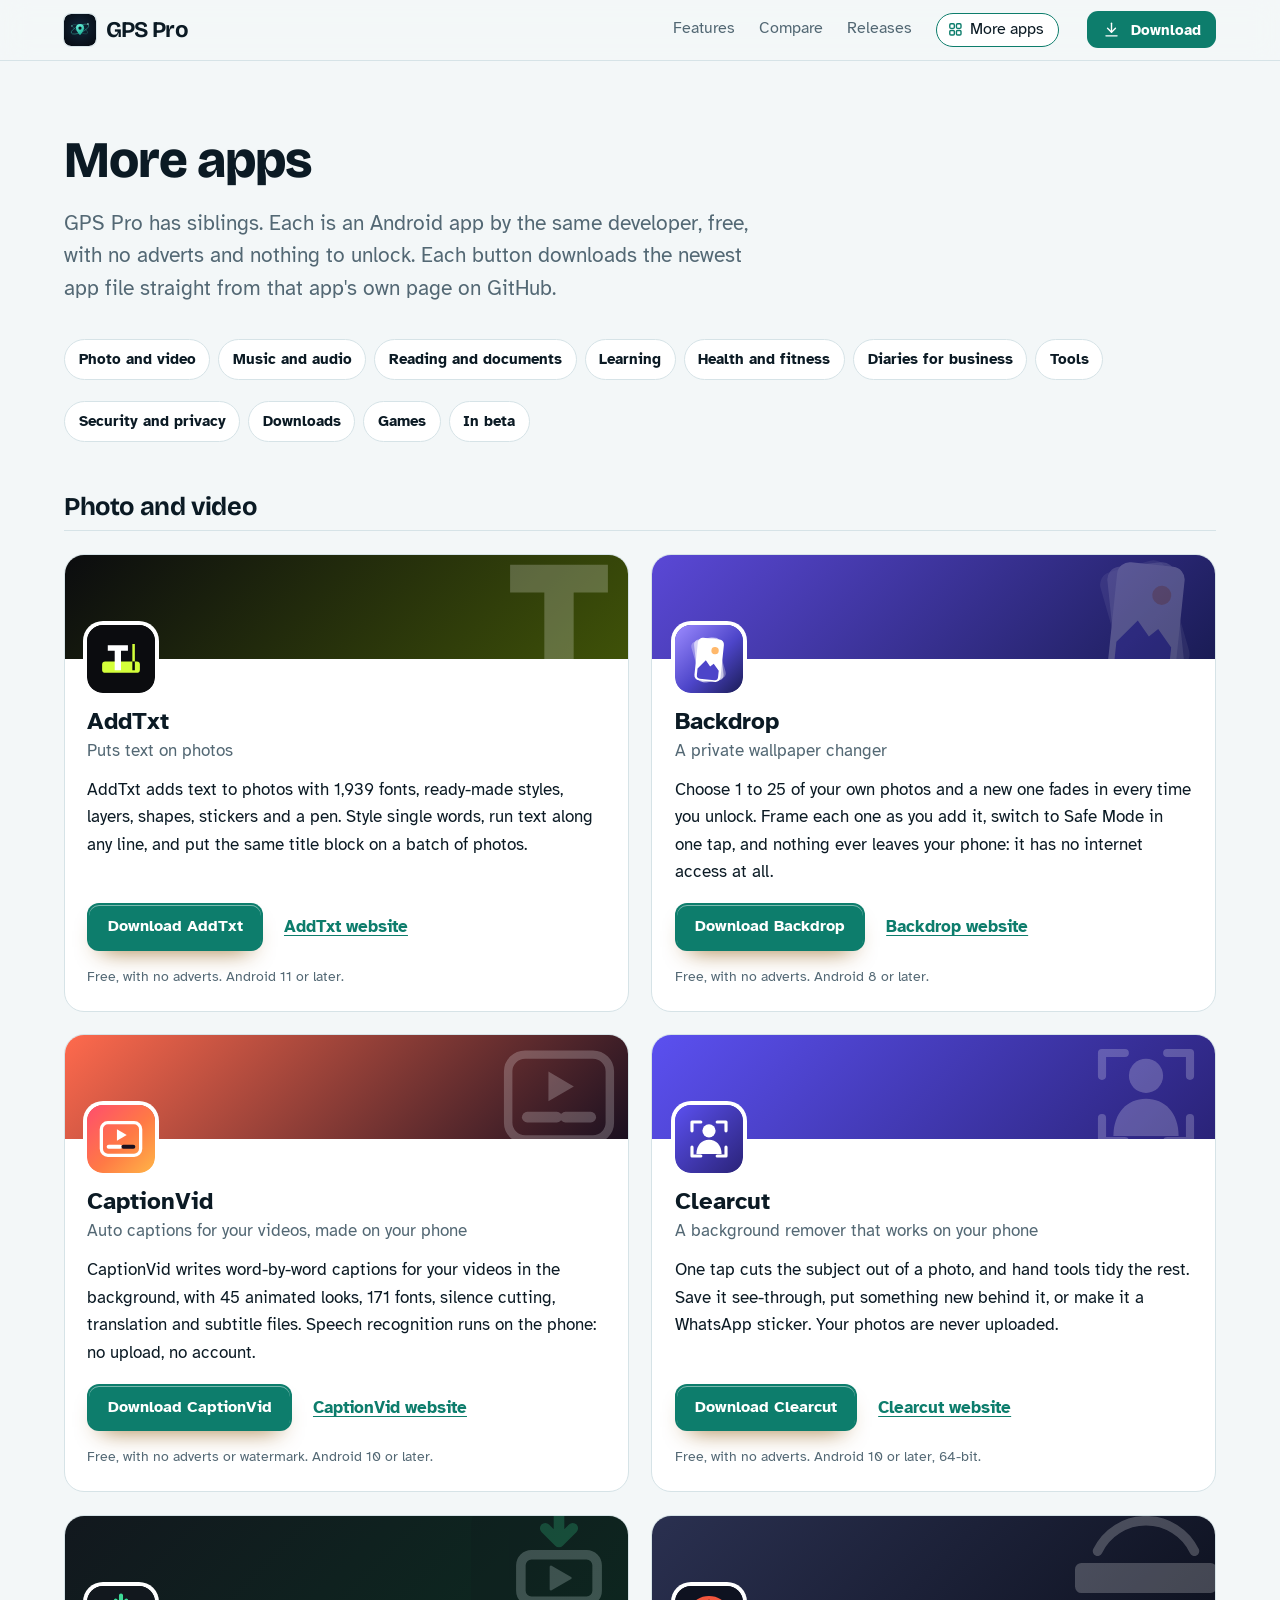
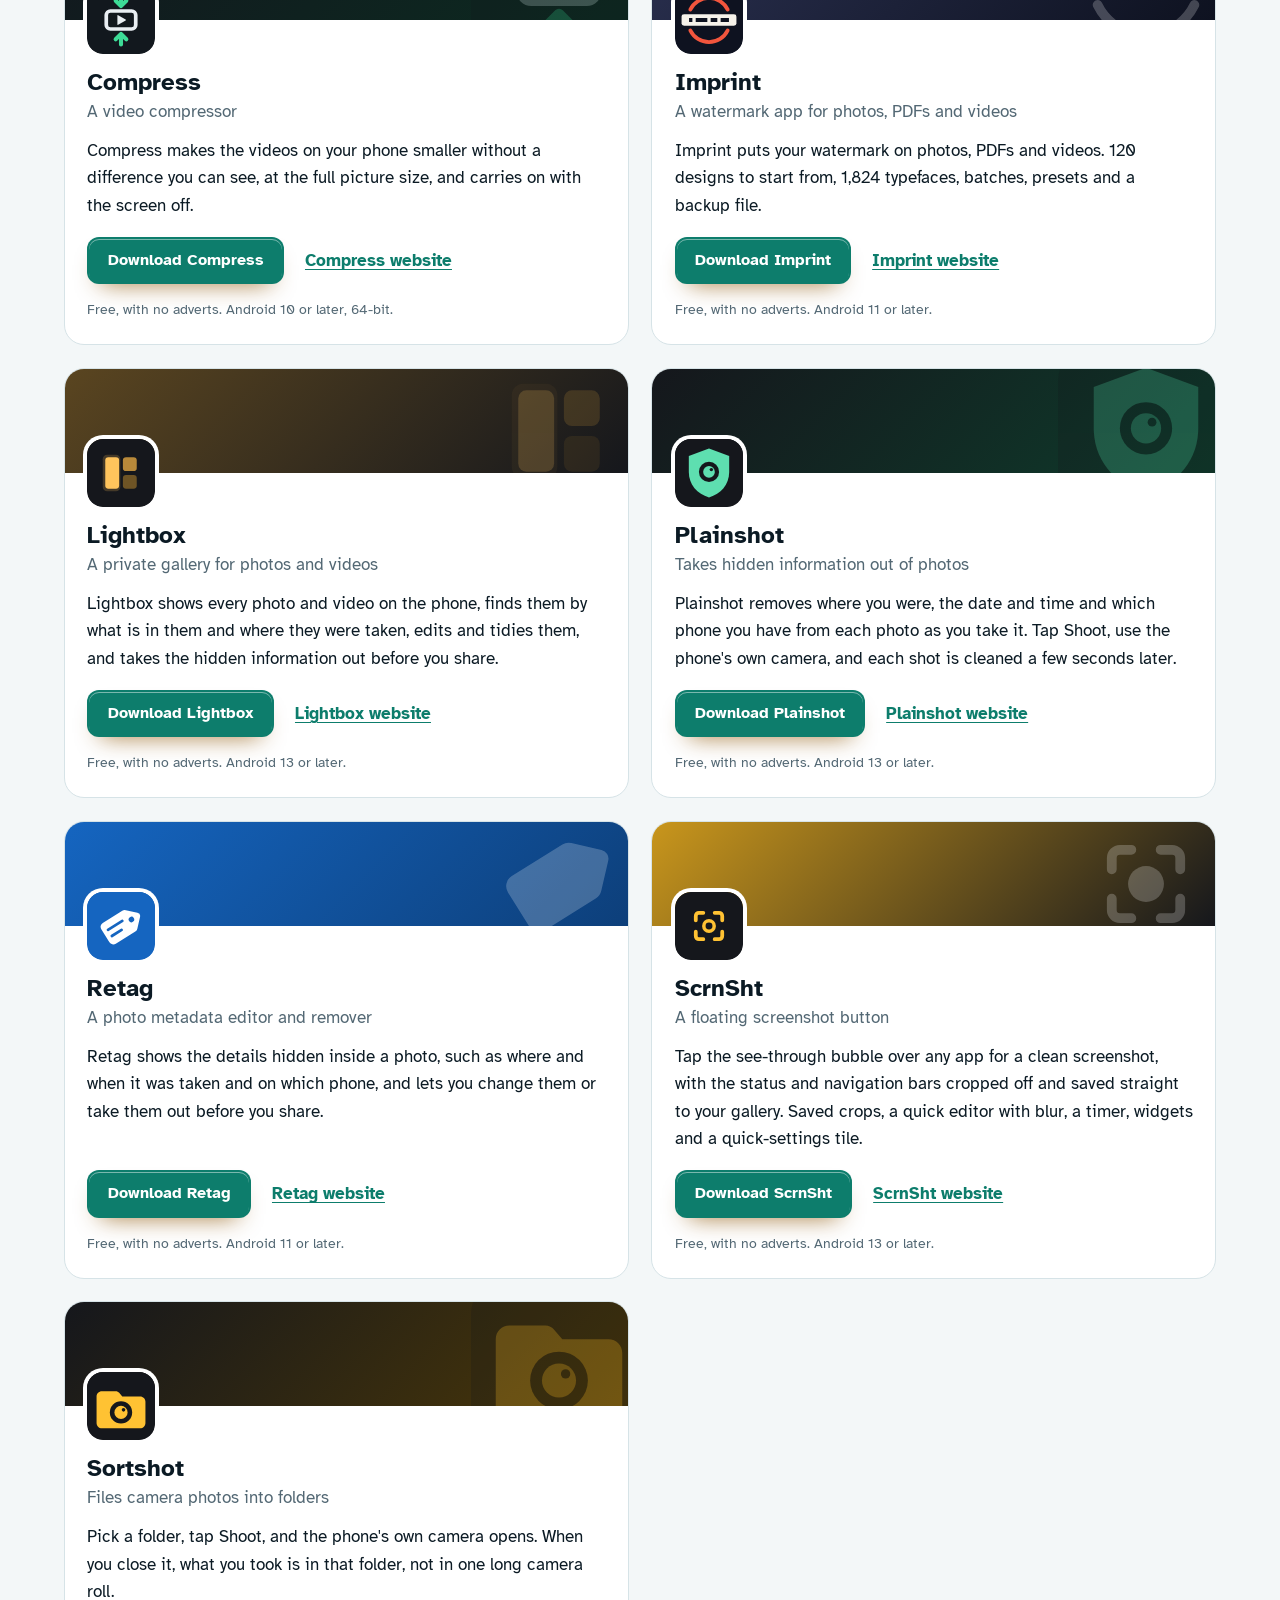
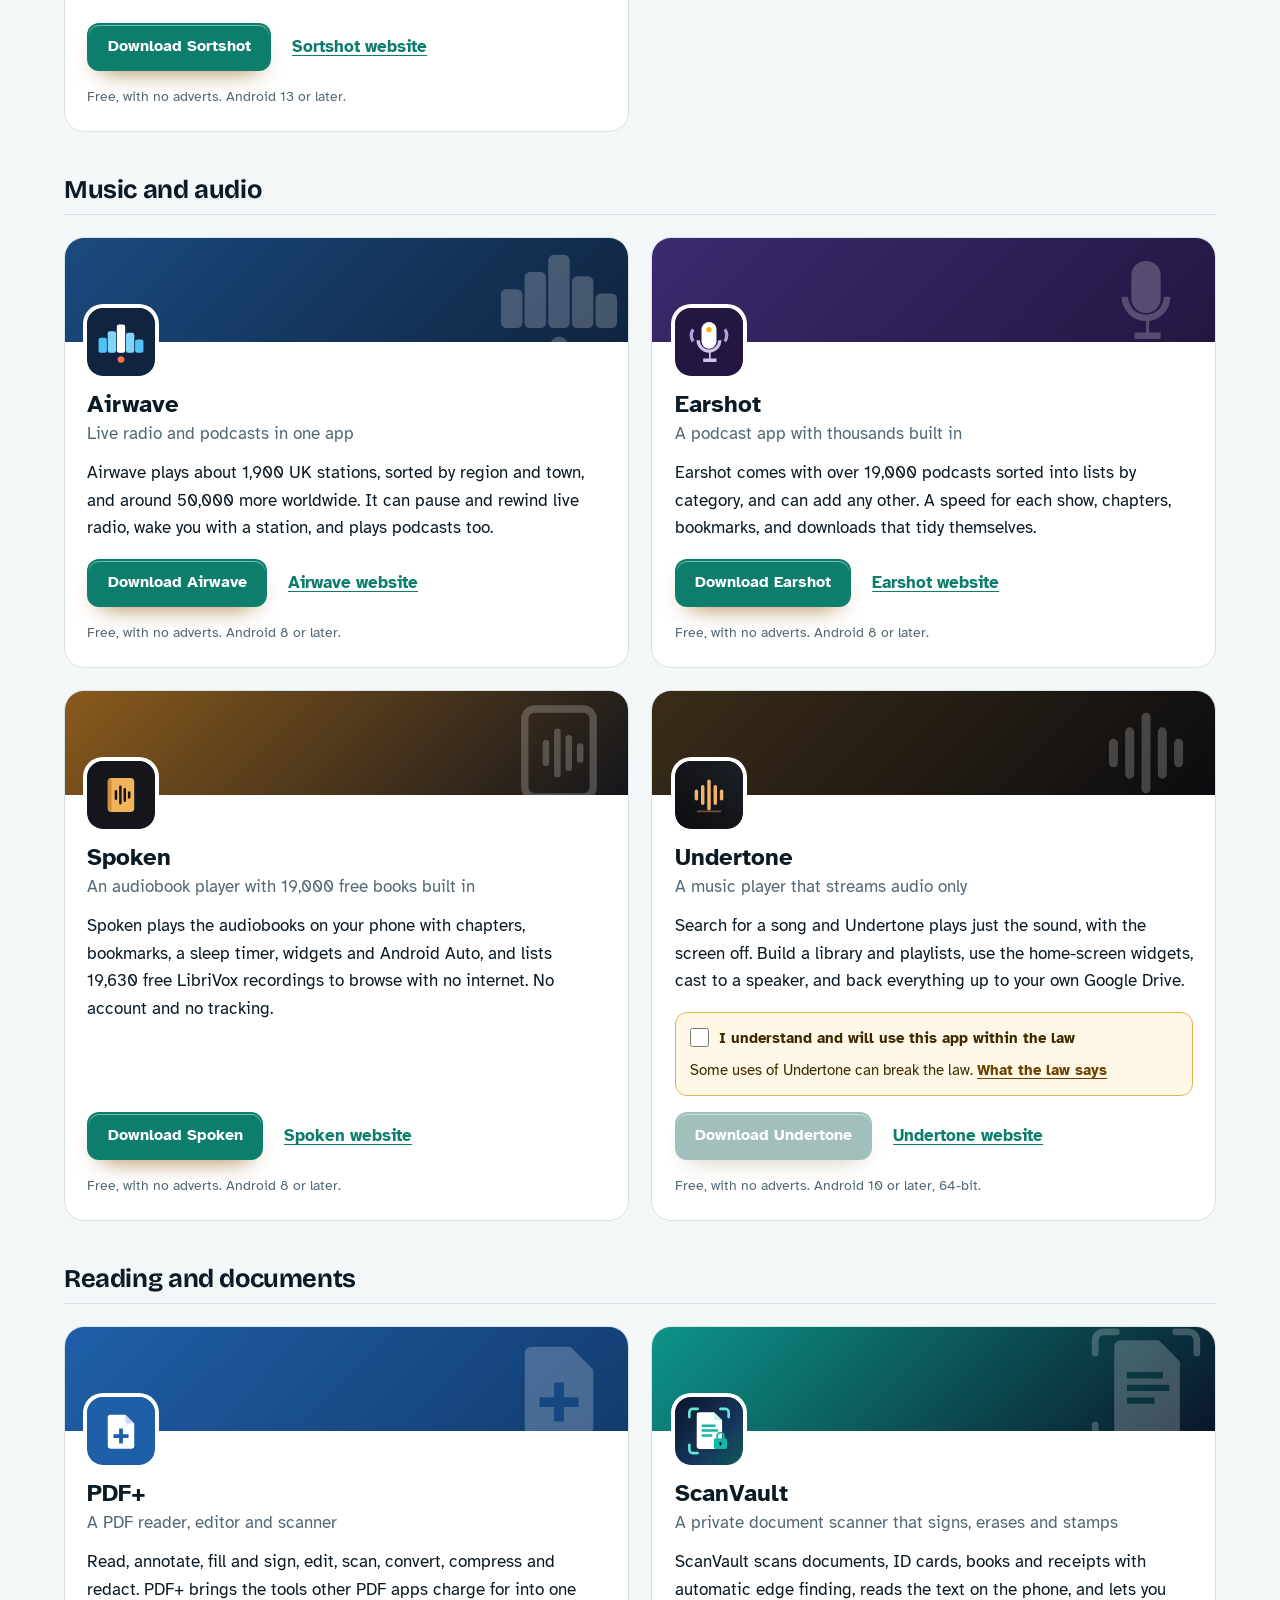
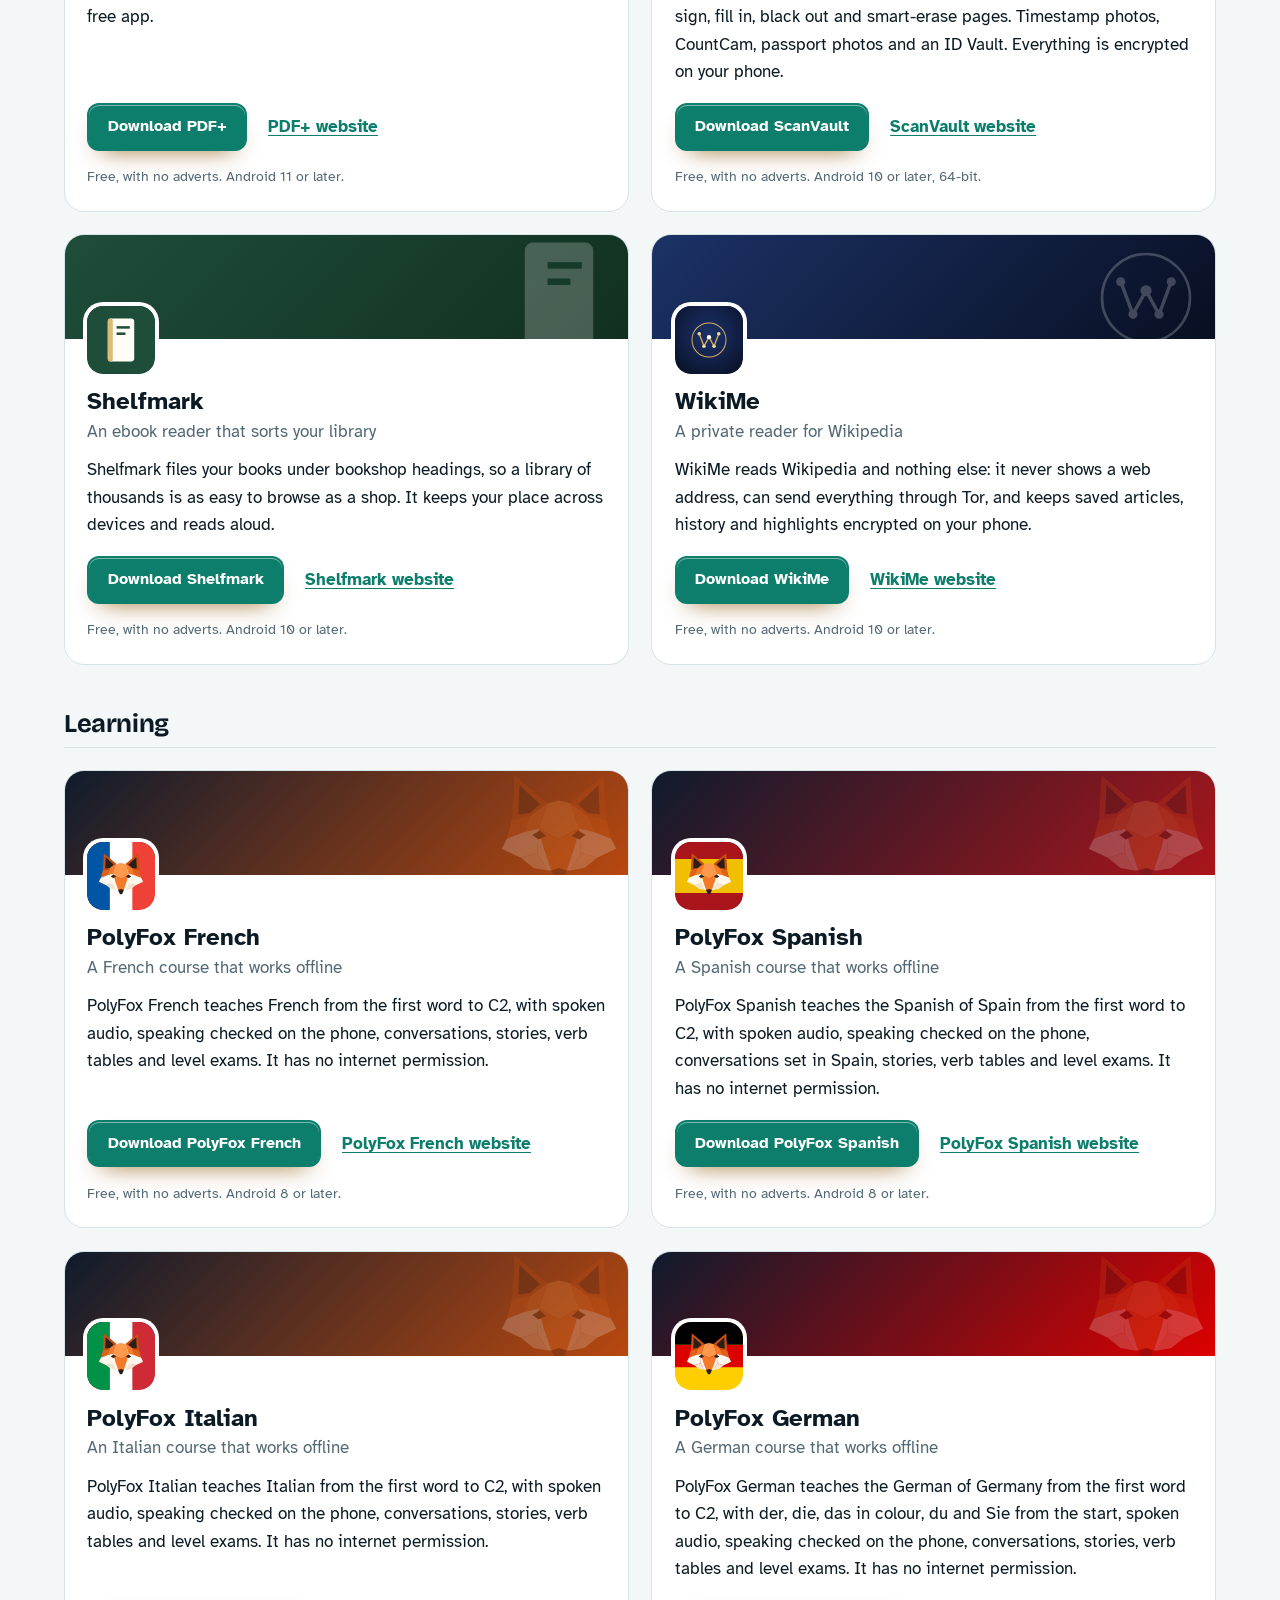
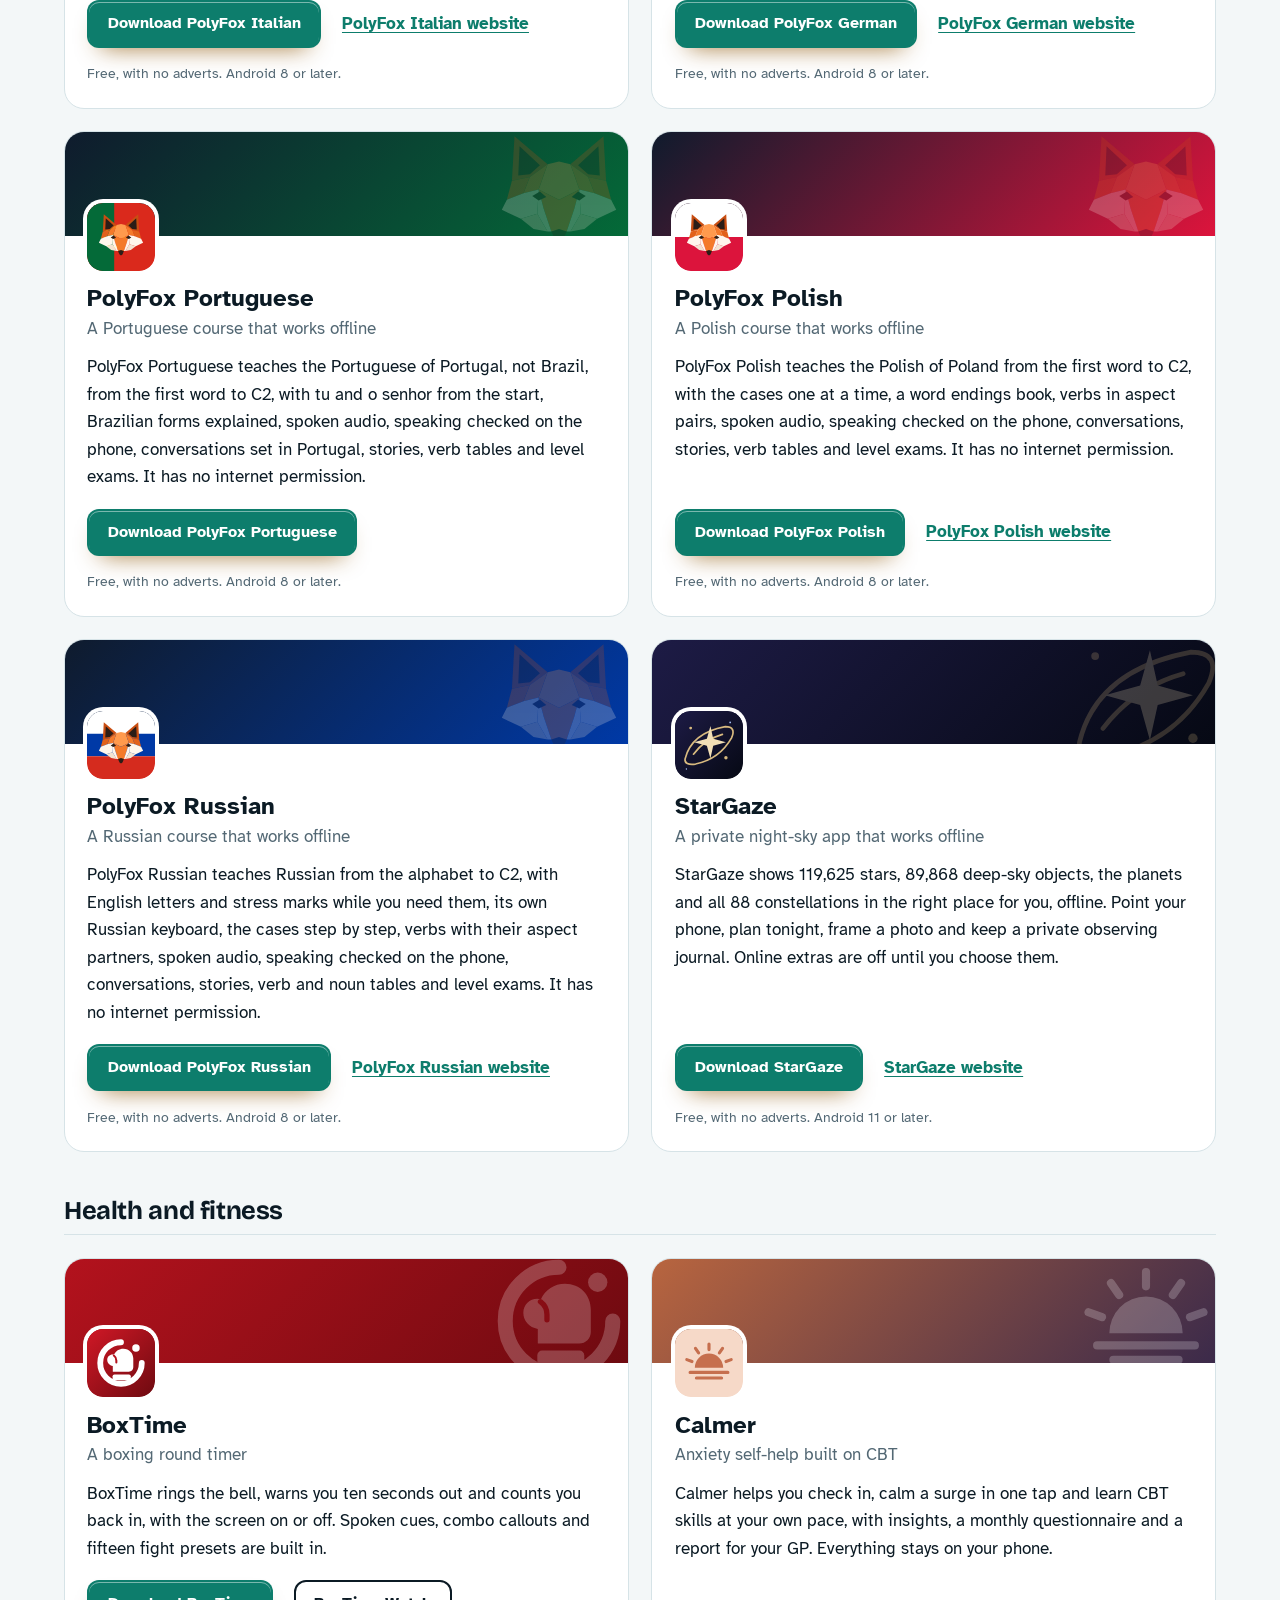
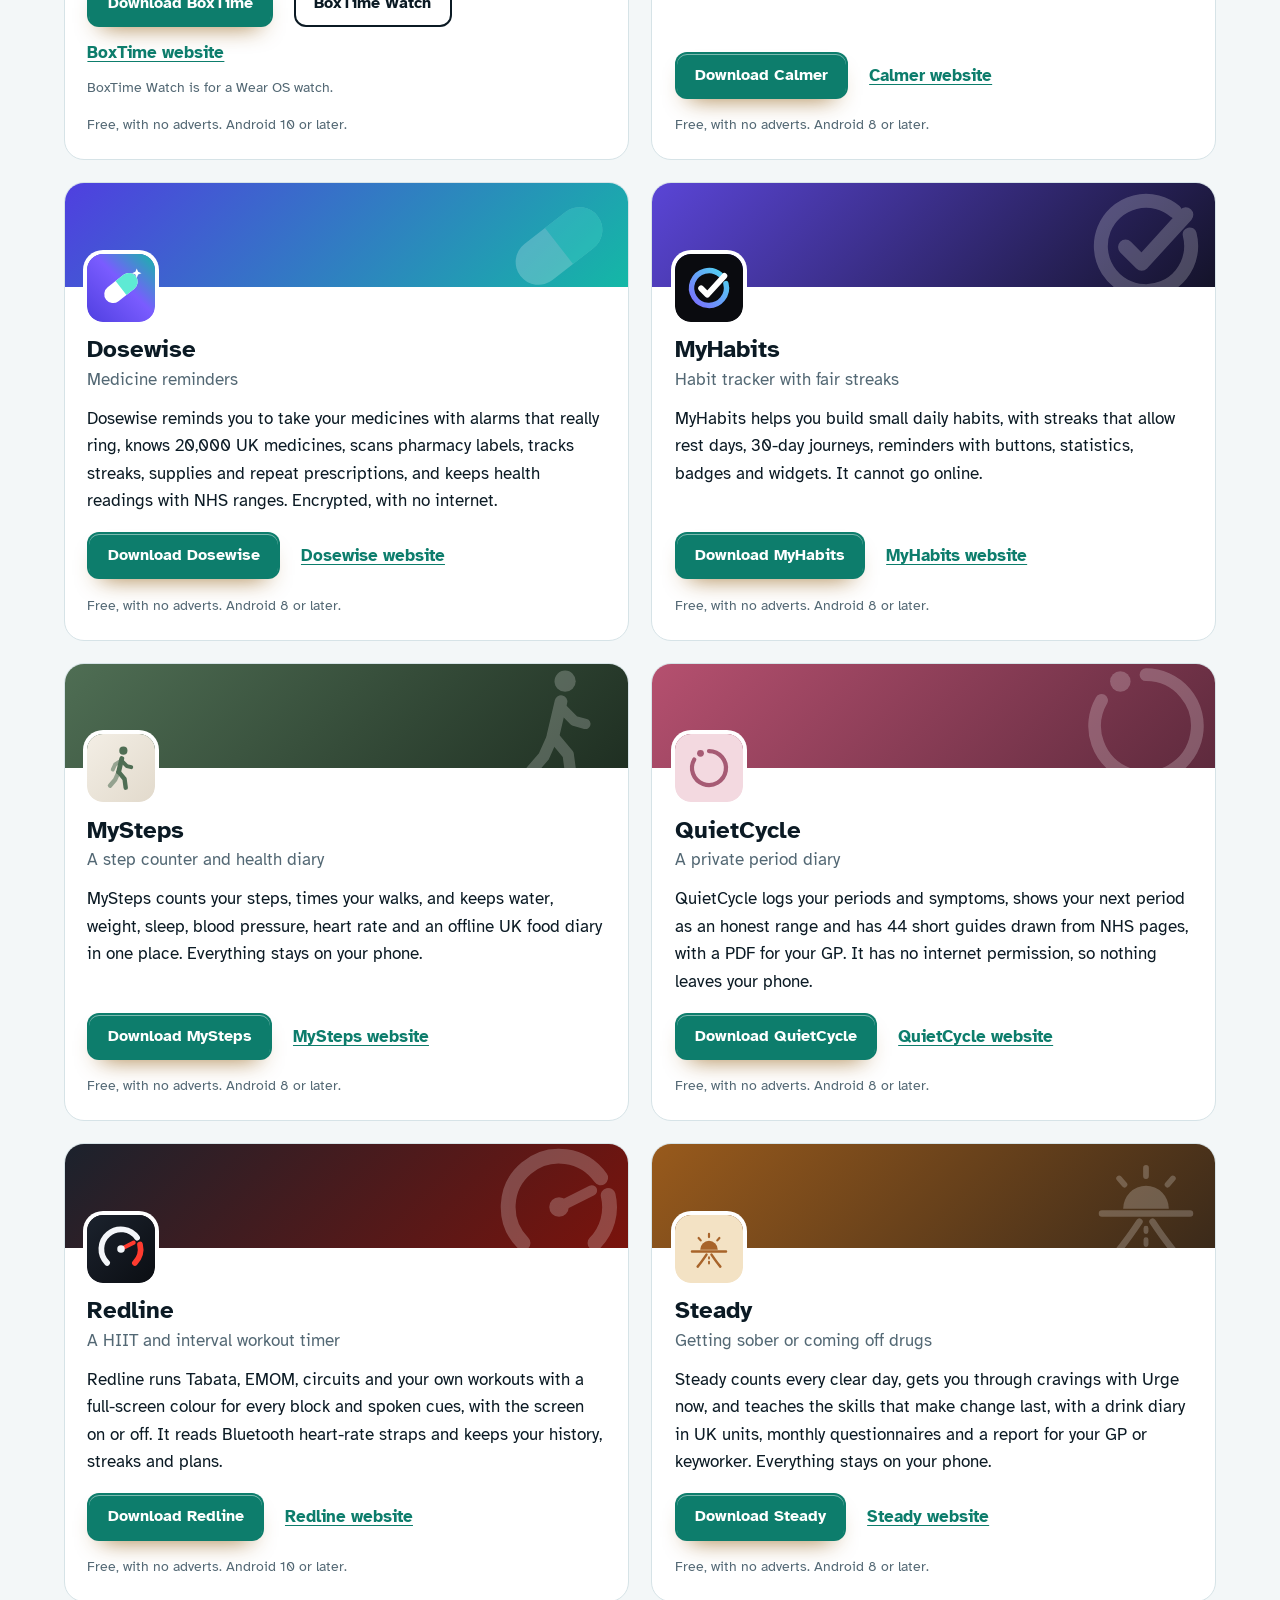
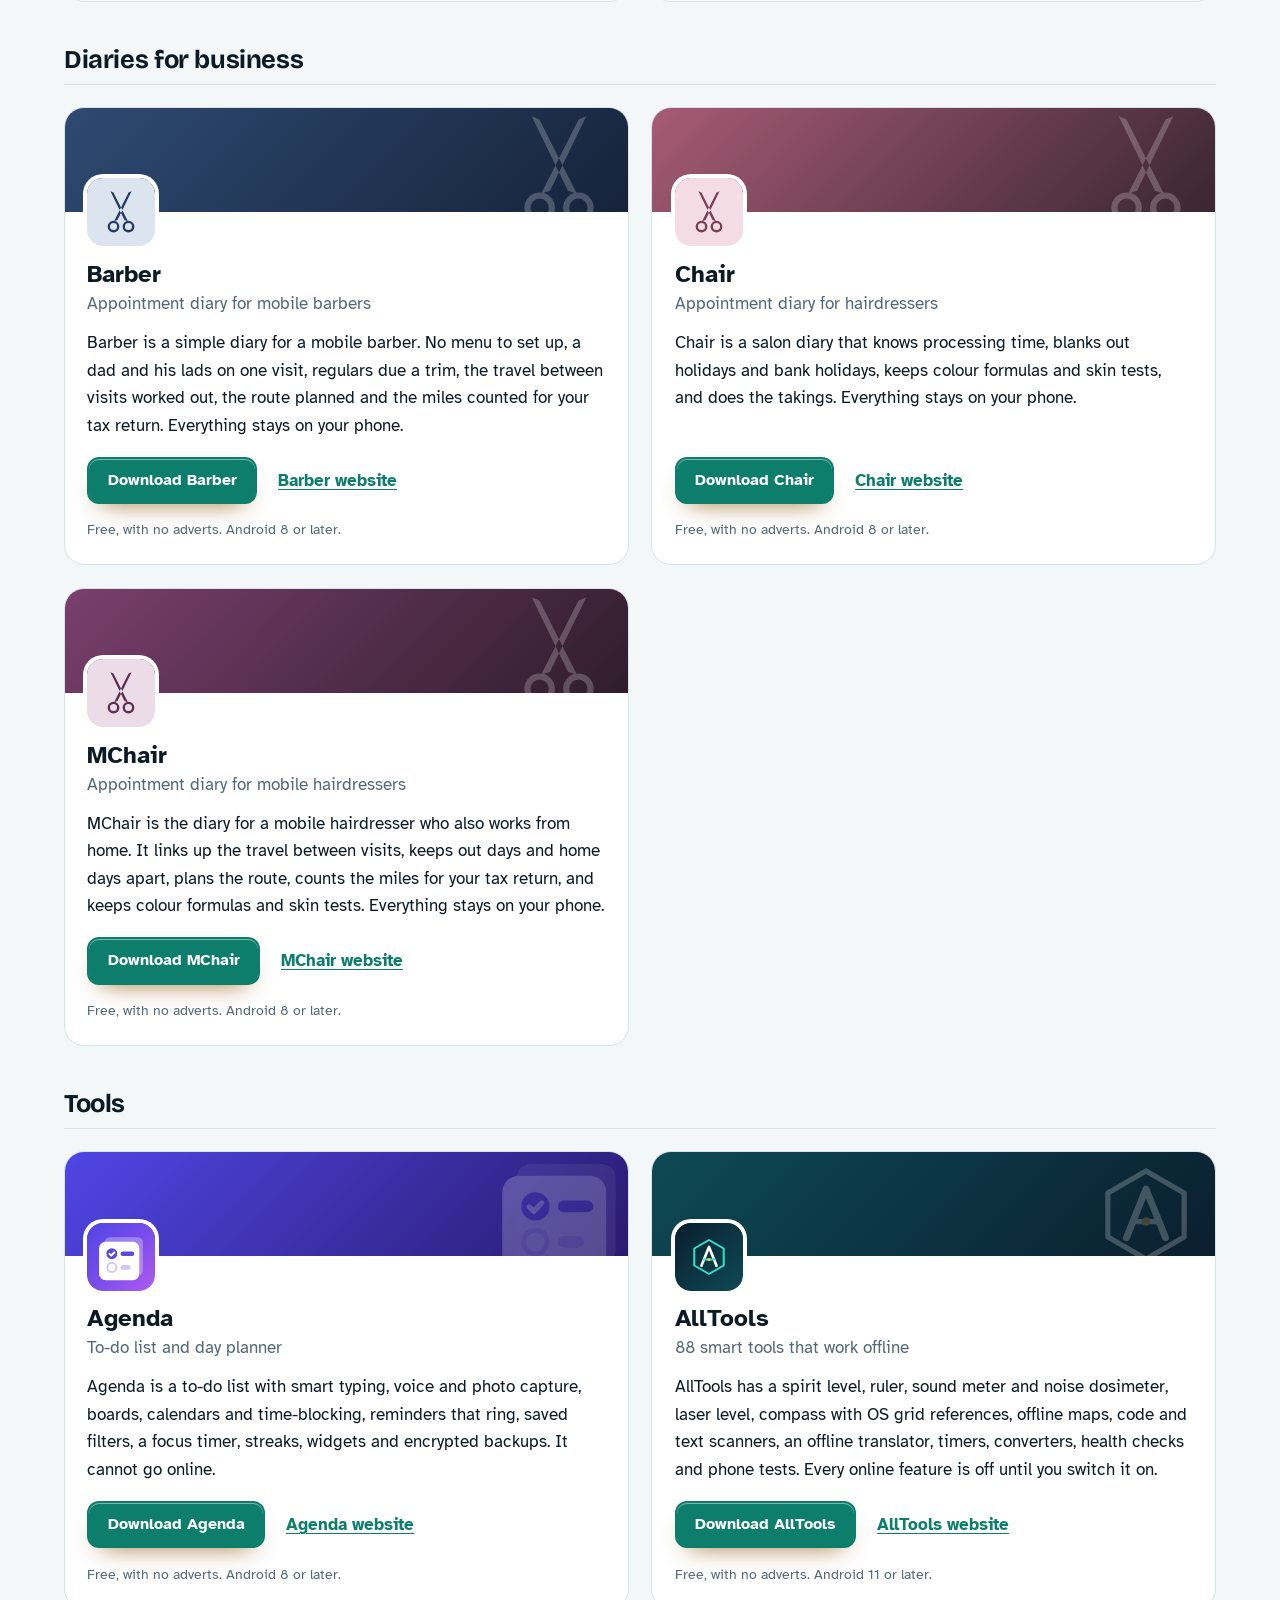
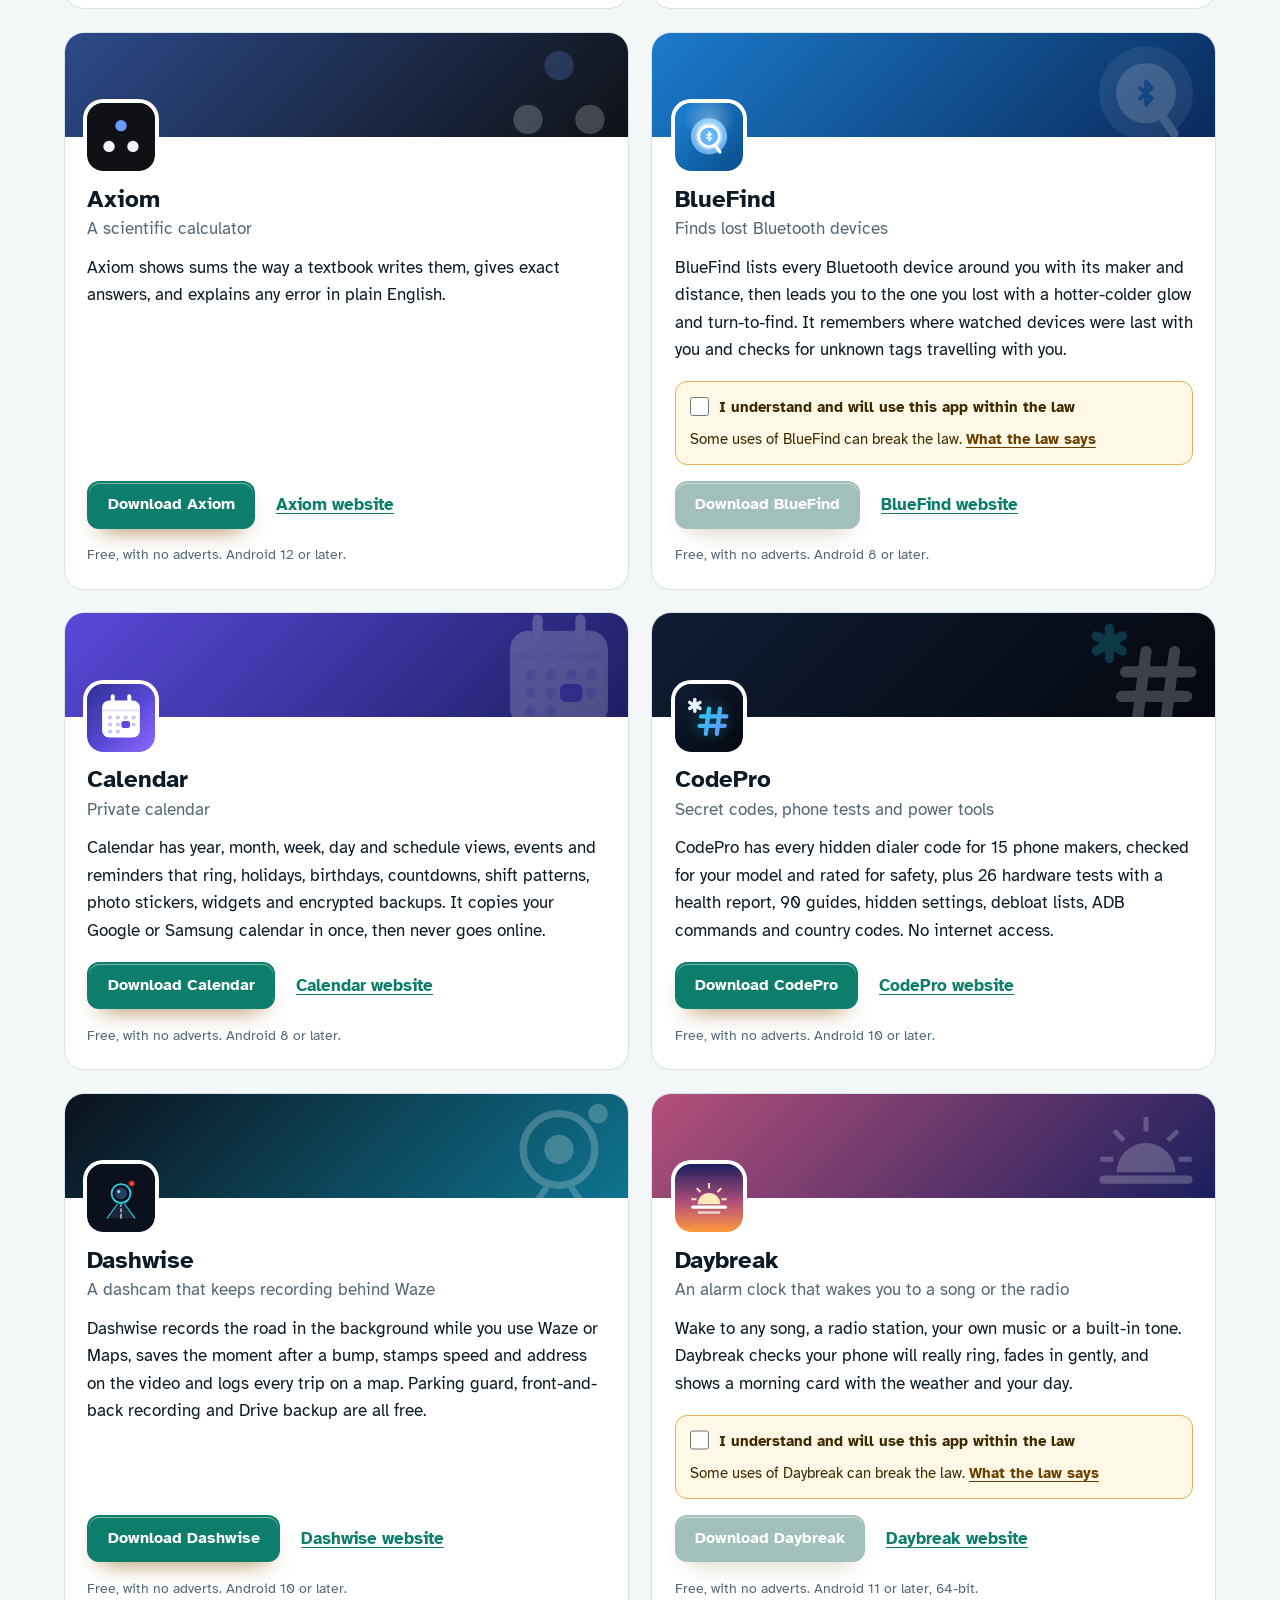
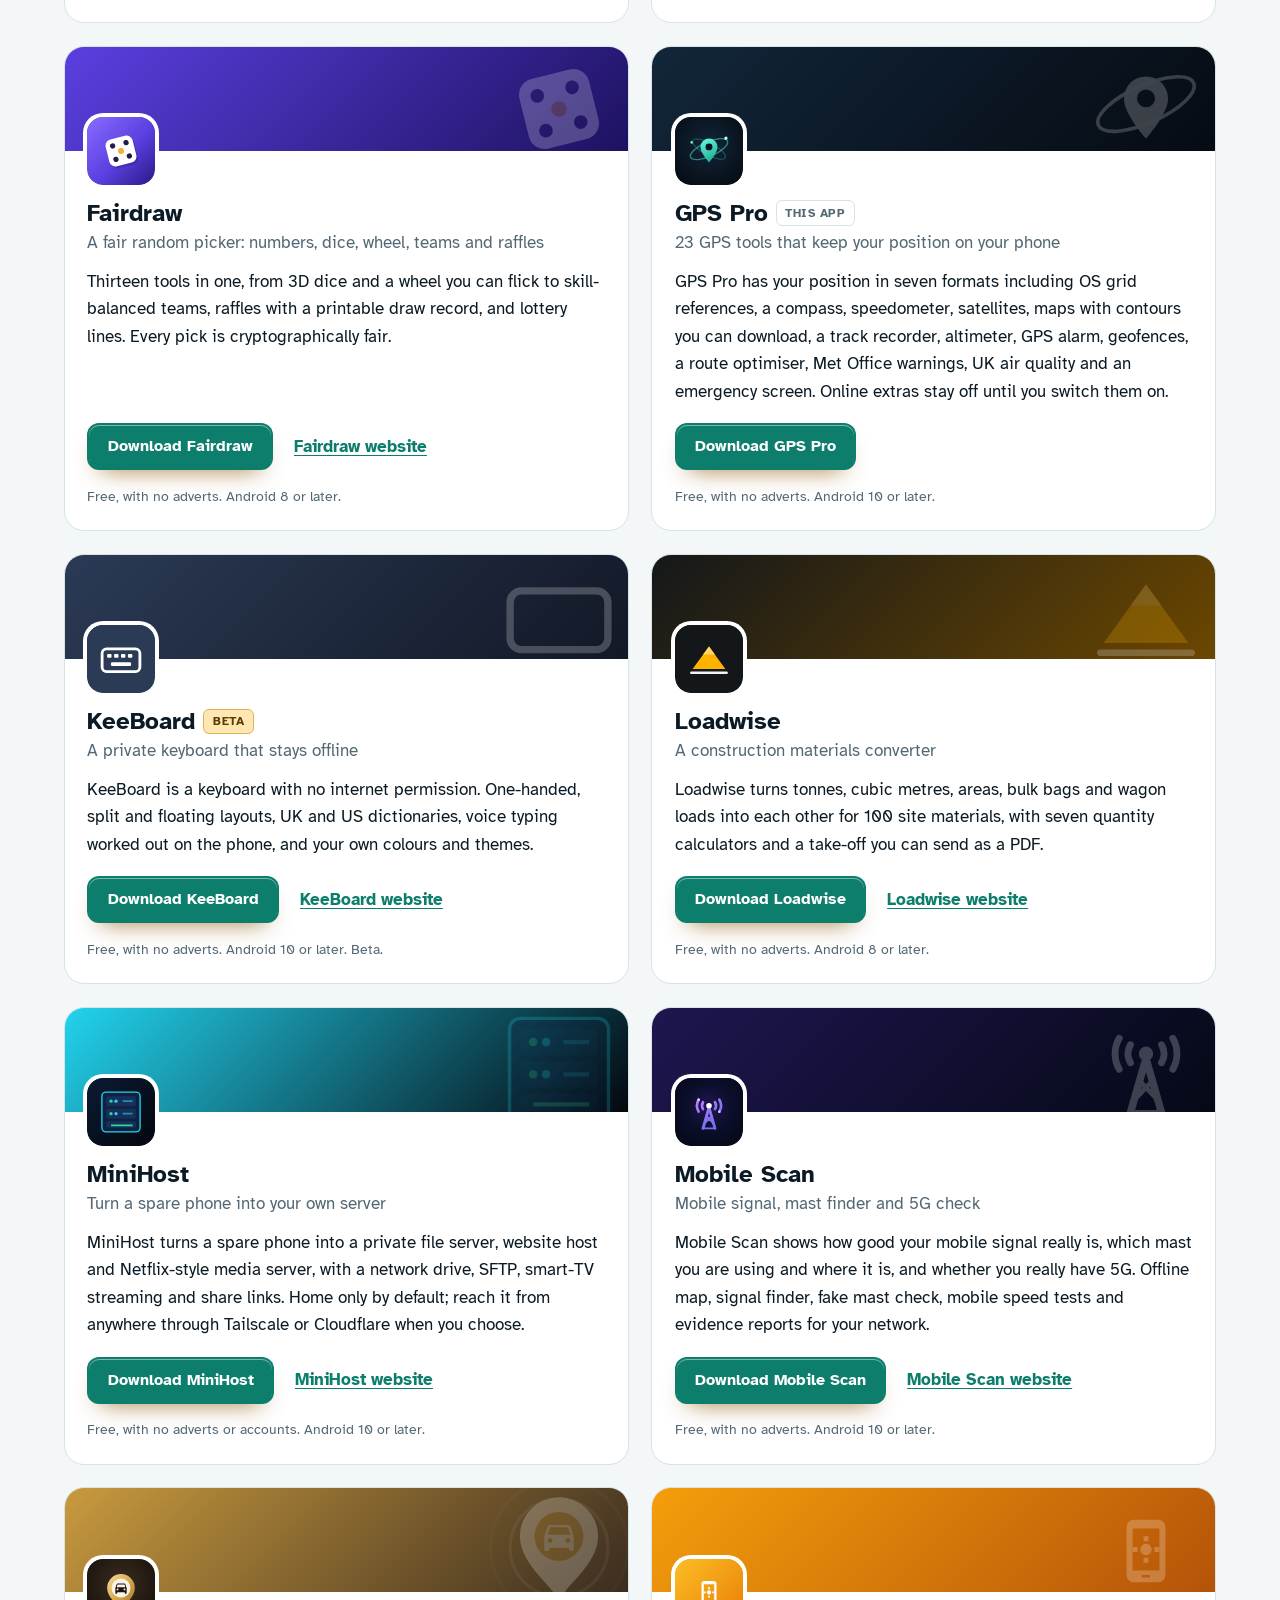
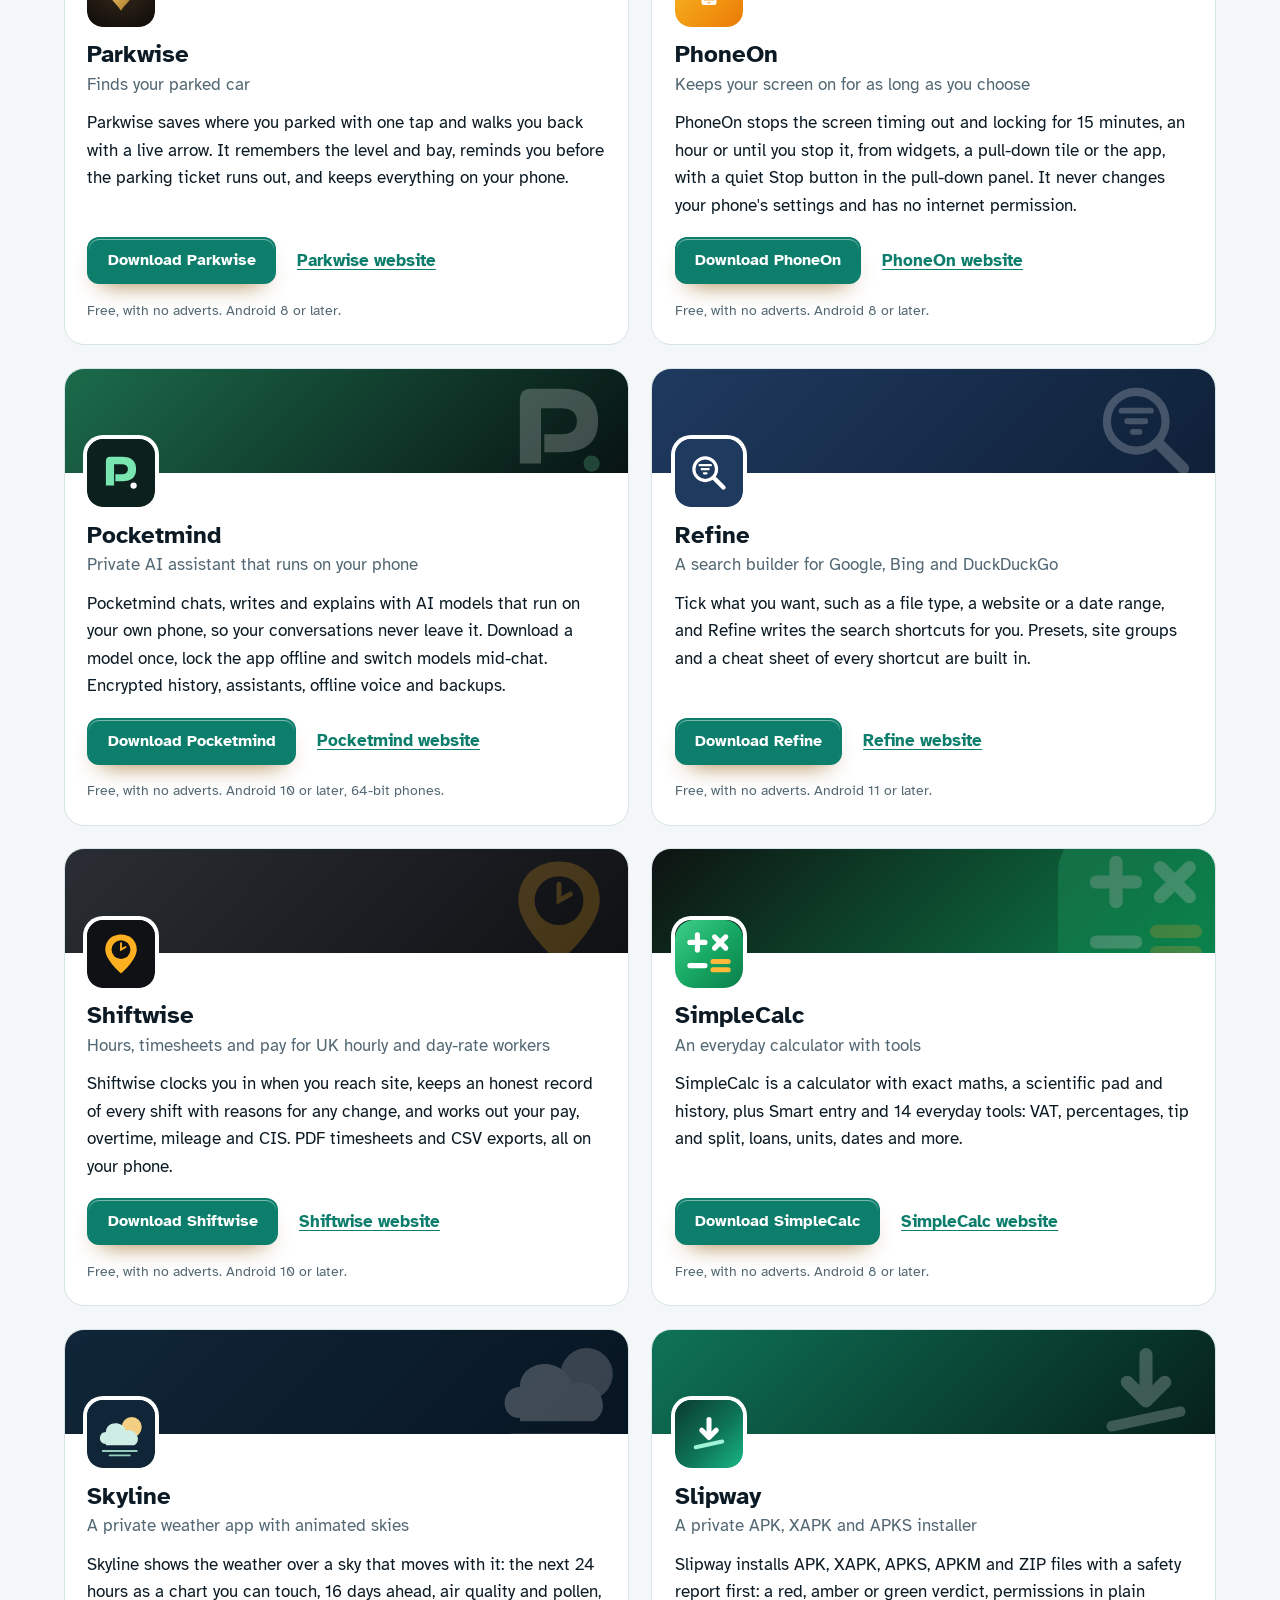
==== commit 48f9d4ea: "More apps: add AllTools" ====
--- a/more-apps.html
+++ b/more-apps.html
@@ -4,7 +4,7 @@
 <meta charset="utf-8">
 <meta name="viewport" content="width=device-width, initial-scale=1">
 <title>More free Android apps from the maker of GPS Pro</title>
-<meta name="description" content="All 93 free Android apps from the maker of GPS Pro, in one list by category, each with its download and a link to its website.">
+<meta name="description" content="All 94 free Android apps from the maker of GPS Pro, in one list by category, each with its download and a link to its website.">
 <meta name="author" content="Jonathan Jackson">
 <link rel="canonical" href="https://customgpter.github.io/gpspro/more-apps.html">
 <meta name="theme-color" content="#f3f7f8" media="(prefers-color-scheme: light)">
@@ -12,7 +12,7 @@
 <meta property="og:type" content="website">
 <meta property="og:site_name" content="GPS Pro">
 <meta property="og:title" content="More free Android apps from the maker of GPS Pro">
-<meta property="og:description" content="All 93 free Android apps from the maker of GPS Pro, in one list by category, each with its download and a link to its website.">
+<meta property="og:description" content="All 94 free Android apps from the maker of GPS Pro, in one list by category, each with its download and a link to its website.">
 <meta property="og:url" content="https://customgpter.github.io/gpspro/more-apps.html">
 <meta property="og:image" content="https://customgpter.github.io/gpspro/assets/og.png">
 <meta property="og:image:width" content="1200">
@@ -26,7 +26,7 @@
 <link rel="preload" href="./assets/fonts/atkinson-hyperlegible-latin-400-normal.woff2" as="font" type="font/woff2" crossorigin>
 <link rel="stylesheet" href="./assets/site.css?v=1">
 <link rel="stylesheet" href="./assets/house.css?v=1">
-<script type="application/ld+json">{"@context":"https://schema.org","@type":"ItemList","name":"Apps from the maker of GPS Pro","url":"https://customgpter.github.io/gpspro/more-apps.html","itemListElement":[{"@type":"ListItem","position":1,"name":"AddTxt","url":"https://customgpter.github.io/addtxt/"},{"@type":"ListItem","position":2,"name":"Backdrop","url":"https://customgpter.github.io/backdrop/"},{"@type":"ListItem","position":3,"name":"CaptionVid","url":"https://customgpter.github.io/captionvid/"},{"@type":"ListItem","position":4,"name":"Clearcut","url":"https://customgpter.github.io/clearcut/"},{"@type":"ListItem","position":5,"name":"Compress","url":"https://customgpter.github.io/compress/"},{"@type":"ListItem","position":6,"name":"Imprint","url":"https://customgpter.github.io/imprint/"},{"@type":"ListItem","position":7,"name":"Lightbox","url":"https://customgpter.github.io/lightbox/"},{"@type":"ListItem","position":8,"name":"Plainshot","url":"https://customgpter.github.io/plainshot/"},{"@type":"ListItem","position":9,"name":"Retag","url":"https://customgpter.github.io/retag/"},{"@type":"ListItem","position":10,"name":"ScrnSht","url":"https://customgpter.github.io/scrnsht/"},{"@type":"ListItem","position":11,"name":"Sortshot","url":"https://customgpter.github.io/sortshot/"},{"@type":"ListItem","position":12,"name":"Airwave","url":"https://customgpter.github.io/airwave/"},{"@type":"ListItem","position":13,"name":"Earshot","url":"https://customgpter.github.io/earshot/"},{"@type":"ListItem","position":14,"name":"Spoken","url":"https://customgpter.github.io/spoken/"},{"@type":"ListItem","position":15,"name":"Undertone","url":"https://customgpter.github.io/undertone/"},{"@type":"ListItem","position":16,"name":"PDF+","url":"https://customgpter.github.io/pdfplus/"},{"@type":"ListItem","position":17,"name":"ScanVault","url":"https://customgpter.github.io/scanvault/"},{"@type":"ListItem","position":18,"name":"Shelfmark","url":"https://customgpter.github.io/shelfmark/"},{"@type":"ListItem","position":19,"name":"WikiMe","url":"https://customgpter.github.io/wikime/"},{"@type":"ListItem","position":20,"name":"PolyFox French","url":"https://customgpter.github.io/polyfox/"},{"@type":"ListItem","position":21,"name":"PolyFox German","url":"https://customgpter.github.io/polyfox-german/"},{"@type":"ListItem","position":22,"name":"PolyFox Polish","url":"https://customgpter.github.io/polyfox-polish/"},{"@type":"ListItem","position":23,"name":"PolyFox Russian","url":"https://customgpter.github.io/polyfox-russian/"},{"@type":"ListItem","position":24,"name":"StarGaze","url":"https://customgpter.github.io/stargaze/"},{"@type":"ListItem","position":25,"name":"BoxTime","url":"https://customgpter.github.io/boxtime/"},{"@type":"ListItem","position":26,"name":"Calmer","url":"https://customgpter.github.io/calmer/"},{"@type":"ListItem","position":27,"name":"Dosewise","url":"https://customgpter.github.io/dosewise/"},{"@type":"ListItem","position":28,"name":"MyHabits","url":"https://customgpter.github.io/myhabits/"},{"@type":"ListItem","position":29,"name":"MySteps","url":"https://customgpter.github.io/mysteps/"},{"@type":"ListItem","position":30,"name":"QuietCycle","url":"https://customgpter.github.io/quietcycle/"},{"@type":"ListItem","position":31,"name":"Redline","url":"https://customgpter.github.io/redline/"},{"@type":"ListItem","position":32,"name":"Steady","url":"https://customgpter.github.io/steady/"},{"@type":"ListItem","position":33,"name":"Barber","url":"https://customgpter.github.io/barber/"},{"@type":"ListItem","position":34,"name":"Chair","url":"https://customgpter.github.io/chair/"},{"@type":"ListItem","position":35,"name":"MChair","url":"https://customgpter.github.io/mchair/"},{"@type":"ListItem","position":36,"name":"Agenda","url":"https://customgpter.github.io/agenda/"},{"@type":"ListItem","position":37,"name":"Axiom","url":"https://customgpter.github.io/axiom/"},{"@type":"ListItem","position":38,"name":"BlueFind","url":"https://customgpter.github.io/bluefind/"},{"@type":"ListItem","position":39,"name":"Calendar","url":"https://customgpter.github.io/calendar/"},{"@type":"ListItem","position":40,"name":"CodePro","url":"https://customgpter.github.io/codepro/"},{"@type":"ListItem","position":41,"name":"Dashwise","url":"https://customgpter.github.io/dashwise/"},{"@type":"ListItem","position":42,"name":"Daybreak","url":"https://customgpter.github.io/daybreak/"},{"@type":"ListItem","position":43,"name":"Fairdraw","url":"https://customgpter.github.io/fairdraw/"},{"@type":"ListItem","position":44,"name":"GPS Pro","url":"https://customgpter.github.io/gpspro/"},{"@type":"ListItem","position":45,"name":"KeeBoard","url":"https://customgpter.github.io/keeboard/"},{"@type":"ListItem","position":46,"name":"Loadwise","url":"https://customgpter.github.io/loadwise/"},{"@type":"ListItem","position":47,"name":"MiniHost","url":"https://customgpter.github.io/minihost/"},{"@type":"ListItem","position":48,"name":"Mobile Scan","url":"https://customgpter.github.io/mobilescan/"},{"@type":"ListItem","position":49,"name":"Parkwise","url":"https://customgpter.github.io/parkwise/"},{"@type":"ListItem","position":50,"name":"Pocketmind","url":"https://customgpter.github.io/pocketmind/"},{"@type":"ListItem","position":51,"name":"Refine","url":"https://customgpter.github.io/refine/"},{"@type":"ListItem","position":52,"name":"Shiftwise","url":"https://customgpter.github.io/shiftwise/"},{"@type":"ListItem","position":53,"name":"SimpleCalc","url":"https://customgpter.github.io/simplecalc/"},{"@type":"ListItem","position":54,"name":"Skyline","url":"https://customgpter.github.io/skyline/"},{"@type":"ListItem","position":55,"name":"Slipway","url":"https://customgpter.github.io/slipway/"},{"@type":"ListItem","position":56,"name":"Tagger","url":"https://customgpter.github.io/tagger/"},{"@type":"ListItem","position":57,"name":"TotalClean","url":"https://customgpter.github.io/totalclean/"},{"@type":"ListItem","position":58,"name":"TVLink","url":"https://customgpter.github.io/tvlink/"},{"@type":"ListItem","position":59,"name":"Unbox","url":"https://customgpter.github.io/unbox/"},{"@type":"ListItem","position":60,"name":"WhatsKeep","url":"https://customgpter.github.io/whatskeep/"},{"@type":"ListItem","position":61,"name":"WiFi Scan","url":"https://customgpter.github.io/wifiscan/"},{"@type":"ListItem","position":62,"name":"Auditly","url":"https://customgpter.github.io/auditly/"},{"@type":"ListItem","position":63,"name":"Backchannel","url":"https://customgpter.github.io/backchannel/"},{"@type":"ListItem","position":64,"name":"ENotes","url":"https://customgpter.github.io/enotes/"},{"@type":"ListItem","position":65,"name":"FindMe","url":"https://customgpter.github.io/findme/"},{"@type":"ListItem","position":66,"name":"iLock","url":"https://customgpter.github.io/ilock/"},{"@type":"ListItem","position":67,"name":"ImSafe","url":"https://customgpter.github.io/imsafe/"},{"@type":"ListItem","position":68,"name":"IShred","url":"https://customgpter.github.io/ishred/"},{"@type":"ListItem","position":69,"name":"LockBox","url":"https://customgpter.github.io/lockbox/"},{"@type":"ListItem","position":70,"name":"PassVault","url":"https://customgpter.github.io/passvault/"},{"@type":"ListItem","position":71,"name":"SpyFind","url":"https://customgpter.github.io/spyfind/"},{"@type":"ListItem","position":72,"name":"TextWipe","url":"https://customgpter.github.io/textwipe/"},{"@type":"ListItem","position":73,"name":"Tracewire","url":"https://customgpter.github.io/tracewire/"},{"@type":"ListItem","position":74,"name":"Vigil","url":"https://customgpter.github.io/vigil/"},{"@type":"ListItem","position":75,"name":"Grab","url":"https://customgpter.github.io/grab/"},{"@type":"ListItem","position":76,"name":"Swarm","url":"https://customgpter.github.io/swarm/"},{"@type":"ListItem","position":77,"name":"Plane Games","url":"https://customgpter.github.io/plane-games/"},{"@type":"ListItem","position":78,"name":"Ninefold","url":"https://customgpter.github.io/ninefold/"},{"@type":"ListItem","position":79,"name":"Cubewise","url":"https://customgpter.github.io/cubewise/"},{"@type":"ListItem","position":80,"name":"Tilewise","url":"https://customgpter.github.io/tilewise/"},{"@type":"ListItem","position":81,"name":"Letterwise","url":"https://customgpter.github.io/letterwise/"},{"@type":"ListItem","position":82,"name":"Kingside","url":"https://customgpter.github.io/kingside/"},{"@type":"ListItem","position":83,"name":"Deckhand","url":"https://customgpter.github.io/deckhand/"},{"@type":"ListItem","position":84,"name":"SNESForge","url":"https://customgpter.github.io/snesforge/"},{"@type":"ListItem","position":85,"name":"Fame Boy","url":"https://customgpter.github.io/fameboy/"},{"@type":"ListItem","position":86,"name":"PSPPro","url":"https://customgpter.github.io/psppro/"},{"@type":"ListItem","position":87,"name":"MegaGen","url":"https://customgpter.github.io/megagen/"},{"@type":"ListItem","position":88,"name":"QVR","url":"https://customgpter.github.io/qvr/"},{"@type":"ListItem","position":89,"name":"QVR Watch","url":"https://customgpter.github.io/qvr-watch/"},{"@type":"ListItem","position":90,"name":"QVRLite","url":"https://customgpter.github.io/qvrlite/"},{"@type":"ListItem","position":91,"name":"Onionz","url":"https://customgpter.github.io/onionz/"},{"@type":"ListItem","position":92,"name":"OnionzWeb","url":"https://customgpter.github.io/onionzweb/"}]}</script>
+<script type="application/ld+json">{"@context":"https://schema.org","@type":"ItemList","name":"Apps from the maker of GPS Pro","url":"https://customgpter.github.io/gpspro/more-apps.html","itemListElement":[{"@type":"ListItem","position":1,"name":"AddTxt","url":"https://customgpter.github.io/addtxt/"},{"@type":"ListItem","position":2,"name":"Backdrop","url":"https://customgpter.github.io/backdrop/"},{"@type":"ListItem","position":3,"name":"CaptionVid","url":"https://customgpter.github.io/captionvid/"},{"@type":"ListItem","position":4,"name":"Clearcut","url":"https://customgpter.github.io/clearcut/"},{"@type":"ListItem","position":5,"name":"Compress","url":"https://customgpter.github.io/compress/"},{"@type":"ListItem","position":6,"name":"Imprint","url":"https://customgpter.github.io/imprint/"},{"@type":"ListItem","position":7,"name":"Lightbox","url":"https://customgpter.github.io/lightbox/"},{"@type":"ListItem","position":8,"name":"Plainshot","url":"https://customgpter.github.io/plainshot/"},{"@type":"ListItem","position":9,"name":"Retag","url":"https://customgpter.github.io/retag/"},{"@type":"ListItem","position":10,"name":"ScrnSht","url":"https://customgpter.github.io/scrnsht/"},{"@type":"ListItem","position":11,"name":"Sortshot","url":"https://customgpter.github.io/sortshot/"},{"@type":"ListItem","position":12,"name":"Airwave","url":"https://customgpter.github.io/airwave/"},{"@type":"ListItem","position":13,"name":"Earshot","url":"https://customgpter.github.io/earshot/"},{"@type":"ListItem","position":14,"name":"Spoken","url":"https://customgpter.github.io/spoken/"},{"@type":"ListItem","position":15,"name":"Undertone","url":"https://customgpter.github.io/undertone/"},{"@type":"ListItem","position":16,"name":"PDF+","url":"https://customgpter.github.io/pdfplus/"},{"@type":"ListItem","position":17,"name":"ScanVault","url":"https://customgpter.github.io/scanvault/"},{"@type":"ListItem","position":18,"name":"Shelfmark","url":"https://customgpter.github.io/shelfmark/"},{"@type":"ListItem","position":19,"name":"WikiMe","url":"https://customgpter.github.io/wikime/"},{"@type":"ListItem","position":20,"name":"PolyFox French","url":"https://customgpter.github.io/polyfox/"},{"@type":"ListItem","position":21,"name":"PolyFox German","url":"https://customgpter.github.io/polyfox-german/"},{"@type":"ListItem","position":22,"name":"PolyFox Polish","url":"https://customgpter.github.io/polyfox-polish/"},{"@type":"ListItem","position":23,"name":"PolyFox Russian","url":"https://customgpter.github.io/polyfox-russian/"},{"@type":"ListItem","position":24,"name":"StarGaze","url":"https://customgpter.github.io/stargaze/"},{"@type":"ListItem","position":25,"name":"BoxTime","url":"https://customgpter.github.io/boxtime/"},{"@type":"ListItem","position":26,"name":"Calmer","url":"https://customgpter.github.io/calmer/"},{"@type":"ListItem","position":27,"name":"Dosewise","url":"https://customgpter.github.io/dosewise/"},{"@type":"ListItem","position":28,"name":"MyHabits","url":"https://customgpter.github.io/myhabits/"},{"@type":"ListItem","position":29,"name":"MySteps","url":"https://customgpter.github.io/mysteps/"},{"@type":"ListItem","position":30,"name":"QuietCycle","url":"https://customgpter.github.io/quietcycle/"},{"@type":"ListItem","position":31,"name":"Redline","url":"https://customgpter.github.io/redline/"},{"@type":"ListItem","position":32,"name":"Steady","url":"https://customgpter.github.io/steady/"},{"@type":"ListItem","position":33,"name":"Barber","url":"https://customgpter.github.io/barber/"},{"@type":"ListItem","position":34,"name":"Chair","url":"https://customgpter.github.io/chair/"},{"@type":"ListItem","position":35,"name":"MChair","url":"https://customgpter.github.io/mchair/"},{"@type":"ListItem","position":36,"name":"Agenda","url":"https://customgpter.github.io/agenda/"},{"@type":"ListItem","position":37,"name":"AllTools","url":"https://customgpter.github.io/alltools/"},{"@type":"ListItem","position":38,"name":"Axiom","url":"https://customgpter.github.io/axiom/"},{"@type":"ListItem","position":39,"name":"BlueFind","url":"https://customgpter.github.io/bluefind/"},{"@type":"ListItem","position":40,"name":"Calendar","url":"https://customgpter.github.io/calendar/"},{"@type":"ListItem","position":41,"name":"CodePro","url":"https://customgpter.github.io/codepro/"},{"@type":"ListItem","position":42,"name":"Dashwise","url":"https://customgpter.github.io/dashwise/"},{"@type":"ListItem","position":43,"name":"Daybreak","url":"https://customgpter.github.io/daybreak/"},{"@type":"ListItem","position":44,"name":"Fairdraw","url":"https://customgpter.github.io/fairdraw/"},{"@type":"ListItem","position":45,"name":"GPS Pro","url":"https://customgpter.github.io/gpspro/"},{"@type":"ListItem","position":46,"name":"KeeBoard","url":"https://customgpter.github.io/keeboard/"},{"@type":"ListItem","position":47,"name":"Loadwise","url":"https://customgpter.github.io/loadwise/"},{"@type":"ListItem","position":48,"name":"MiniHost","url":"https://customgpter.github.io/minihost/"},{"@type":"ListItem","position":49,"name":"Mobile Scan","url":"https://customgpter.github.io/mobilescan/"},{"@type":"ListItem","position":50,"name":"Parkwise","url":"https://customgpter.github.io/parkwise/"},{"@type":"ListItem","position":51,"name":"Pocketmind","url":"https://customgpter.github.io/pocketmind/"},{"@type":"ListItem","position":52,"name":"Refine","url":"https://customgpter.github.io/refine/"},{"@type":"ListItem","position":53,"name":"Shiftwise","url":"https://customgpter.github.io/shiftwise/"},{"@type":"ListItem","position":54,"name":"SimpleCalc","url":"https://customgpter.github.io/simplecalc/"},{"@type":"ListItem","position":55,"name":"Skyline","url":"https://customgpter.github.io/skyline/"},{"@type":"ListItem","position":56,"name":"Slipway","url":"https://customgpter.github.io/slipway/"},{"@type":"ListItem","position":57,"name":"Tagger","url":"https://customgpter.github.io/tagger/"},{"@type":"ListItem","position":58,"name":"TotalClean","url":"https://customgpter.github.io/totalclean/"},{"@type":"ListItem","position":59,"name":"TVLink","url":"https://customgpter.github.io/tvlink/"},{"@type":"ListItem","position":60,"name":"Unbox","url":"https://customgpter.github.io/unbox/"},{"@type":"ListItem","position":61,"name":"WhatsKeep","url":"https://customgpter.github.io/whatskeep/"},{"@type":"ListItem","position":62,"name":"WiFi Scan","url":"https://customgpter.github.io/wifiscan/"},{"@type":"ListItem","position":63,"name":"Auditly","url":"https://customgpter.github.io/auditly/"},{"@type":"ListItem","position":64,"name":"Backchannel","url":"https://customgpter.github.io/backchannel/"},{"@type":"ListItem","position":65,"name":"ENotes","url":"https://customgpter.github.io/enotes/"},{"@type":"ListItem","position":66,"name":"FindMe","url":"https://customgpter.github.io/findme/"},{"@type":"ListItem","position":67,"name":"iLock","url":"https://customgpter.github.io/ilock/"},{"@type":"ListItem","position":68,"name":"ImSafe","url":"https://customgpter.github.io/imsafe/"},{"@type":"ListItem","position":69,"name":"IShred","url":"https://customgpter.github.io/ishred/"},{"@type":"ListItem","position":70,"name":"LockBox","url":"https://customgpter.github.io/lockbox/"},{"@type":"ListItem","position":71,"name":"PassVault","url":"https://customgpter.github.io/passvault/"},{"@type":"ListItem","position":72,"name":"SpyFind","url":"https://customgpter.github.io/spyfind/"},{"@type":"ListItem","position":73,"name":"TextWipe","url":"https://customgpter.github.io/textwipe/"},{"@type":"ListItem","position":74,"name":"Tracewire","url":"https://customgpter.github.io/tracewire/"},{"@type":"ListItem","position":75,"name":"Vigil","url":"https://customgpter.github.io/vigil/"},{"@type":"ListItem","position":76,"name":"Grab","url":"https://customgpter.github.io/grab/"},{"@type":"ListItem","position":77,"name":"Swarm","url":"https://customgpter.github.io/swarm/"},{"@type":"ListItem","position":78,"name":"Plane Games","url":"https://customgpter.github.io/plane-games/"},{"@type":"ListItem","position":79,"name":"Ninefold","url":"https://customgpter.github.io/ninefold/"},{"@type":"ListItem","position":80,"name":"Cubewise","url":"https://customgpter.github.io/cubewise/"},{"@type":"ListItem","position":81,"name":"Tilewise","url":"https://customgpter.github.io/tilewise/"},{"@type":"ListItem","position":82,"name":"Letterwise","url":"https://customgpter.github.io/letterwise/"},{"@type":"ListItem","position":83,"name":"Kingside","url":"https://customgpter.github.io/kingside/"},{"@type":"ListItem","position":84,"name":"Deckhand","url":"https://customgpter.github.io/deckhand/"},{"@type":"ListItem","position":85,"name":"SNESForge","url":"https://customgpter.github.io/snesforge/"},{"@type":"ListItem","position":86,"name":"Fame Boy","url":"https://customgpter.github.io/fameboy/"},{"@type":"ListItem","position":87,"name":"PSPPro","url":"https://customgpter.github.io/psppro/"},{"@type":"ListItem","position":88,"name":"MegaGen","url":"https://customgpter.github.io/megagen/"},{"@type":"ListItem","position":89,"name":"QVR","url":"https://customgpter.github.io/qvr/"},{"@type":"ListItem","position":90,"name":"QVR Watch","url":"https://customgpter.github.io/qvr-watch/"},{"@type":"ListItem","position":91,"name":"QVRLite","url":"https://customgpter.github.io/qvrlite/"},{"@type":"ListItem","position":92,"name":"Onionz","url":"https://customgpter.github.io/onionz/"},{"@type":"ListItem","position":93,"name":"OnionzWeb","url":"https://customgpter.github.io/onionzweb/"}]}</script>
 <link rel="stylesheet" href="./assets/apps-list.css?v=1">
 <script src="./assets/apps-list.js?v=1" defer></script>
 </head>
@@ -86,7 +86,7 @@
 <li class="mapp" style="--b:#7a3f6e;--b2:#2f1d2b"><div class="mapp-cover" aria-hidden="true"><svg viewBox="0 0 108 108"><g transform="translate(54 54) scale(1.25) translate(-54 -52)"><path fill="#fff" fill-rule="evenodd" d="M37 70.5a7.5 7.5 0 1 0 15 0a7.5 7.5 0 1 0-15 0zM40 70.5a4.5 4.5 0 1 0 9 0a4.5 4.5 0 1 0-9 0zM56 70.5a7.5 7.5 0 1 0 15 0a7.5 7.5 0 1 0-15 0zM59 70.5a4.5 4.5 0 1 0 9 0a4.5 4.5 0 1 0-9 0z"/><path fill="#fff" d="M45.2 63.6 49.6 62.2 67.4 25.6 63.6 27.2zM62.8 63.6 58.4 62.2 40.6 25.6 44.4 27.2z"/><circle cx="54" cy="49.8" r="1.8" fill="none"/></g></svg></div><div class="mapp-body"><svg class="mapp-icon" viewBox="0 0 108 108" aria-hidden="true"><rect width="108" height="108" rx="24" fill="#EBDCE8"/><g transform="translate(54 54) scale(1.25) translate(-54 -52)"><path fill="#5E2F55" fill-rule="evenodd" d="M37 70.5a7.5 7.5 0 1 0 15 0a7.5 7.5 0 1 0-15 0zM40 70.5a4.5 4.5 0 1 0 9 0a4.5 4.5 0 1 0-9 0zM56 70.5a7.5 7.5 0 1 0 15 0a7.5 7.5 0 1 0-15 0zM59 70.5a4.5 4.5 0 1 0 9 0a4.5 4.5 0 1 0-9 0z"/><path fill="#5E2F55" d="M45.2 63.6 49.6 62.2 67.4 25.6 63.6 27.2zM62.8 63.6 58.4 62.2 40.6 25.6 44.4 27.2z"/><circle cx="54" cy="49.8" r="1.8" fill="#EBDCE8"/></g></svg><h3>MChair</h3><p class="mapp-kind">Appointment diary for mobile hairdressers</p><p class="mapp-say">MChair is the diary for a mobile hairdresser who also works from home. It links up the travel between visits, keeps out days and home days apart, plans the route, counts the miles for your tax return, and keeps colour formulas and skin tests. Everything stays on your phone.</p><p class="mapp-go"><a class="button" href="https://github.com/CustomGPTer/mchair/releases/latest/download/MChair.apk">Download MChair</a><a class="mapp-site" href="https://customgpter.github.io/mchair/">MChair website</a></p><p class="mapp-needs">Free, with no adverts. Android 8 or later.</p></div></li></ul></div>
 <div class="mapps-group" role="group" aria-labelledby="apps-tools"><h2 class="mapps-cat" id="apps-tools">Tools</h2>
 <ul class="mapps"><li class="mapp" style="--b:#4f46e5;--b2:#2a1a6e"><div class="mapp-cover" aria-hidden="true"><svg viewBox="0 0 108 108"><g transform="translate(54 56) scale(1.45) translate(-52 -56)"><rect x="34" y="33" width="42" height="42" rx="6" fill="#fff" fill-opacity=".3"/><rect x="28" y="38" width="44" height="42" rx="7" fill="#fff" fill-opacity=".95"/><circle cx="42" cy="51" r="6" fill="#5b4bdb"/><path d="M39.4 51.2l1.9 1.9 3.4-3.6" stroke="#fff" stroke-width="2.2" fill="none" stroke-linecap="round" stroke-linejoin="round"/><rect x="51.5" y="48.5" width="15" height="5" rx="2.5" fill="#5b4bdb"/><circle cx="42" cy="66" r="5" fill="none" stroke="#cfc8f7" stroke-width="2"/><rect x="51.5" y="63.5" width="11" height="5" rx="2.5" fill="#cfc8f7"/></g></svg></div><div class="mapp-body"><svg class="mapp-icon" viewBox="0 0 108 108" aria-hidden="true"><defs><linearGradient id="i-agenda-agi" x1="0" y1="0" x2="1" y2="1"><stop offset="0" stop-color="#4f46e5"/><stop offset=".55" stop-color="#7c4deb"/><stop offset="1" stop-color="#b15cf0"/></linearGradient></defs><rect width="108" height="108" rx="24" fill="url(#i-agenda-agi)"/><g transform="translate(54 56) scale(1.45) translate(-52 -56)"><rect x="34" y="33" width="42" height="42" rx="6" fill="#fff" fill-opacity=".3"/><rect x="28" y="38" width="44" height="42" rx="7" fill="#fff"/><circle cx="42" cy="51" r="6" fill="#5b4bdb"/><path d="M39.4 51.2l1.9 1.9 3.4-3.6" stroke="#fff" stroke-width="2.2" fill="none" stroke-linecap="round" stroke-linejoin="round"/><rect x="51.5" y="48.5" width="15" height="5" rx="2.5" fill="#5b4bdb"/><circle cx="42" cy="66" r="5" fill="none" stroke="#cfc8f7" stroke-width="2"/><rect x="51.5" y="63.5" width="11" height="5" rx="2.5" fill="#cfc8f7"/></g></svg><h3>Agenda</h3><p class="mapp-kind">To-do list and day planner</p><p class="mapp-say">Agenda is a to-do list with smart typing, voice and photo capture, boards, calendars and time-blocking, reminders that ring, saved filters, a focus timer, streaks, widgets and encrypted backups. It cannot go online.</p><p class="mapp-go"><a class="button" href="https://github.com/CustomGPTer/agenda/releases/latest/download/Agenda.apk">Download Agenda</a><a class="mapp-site" href="https://customgpter.github.io/agenda/">Agenda website</a></p><p class="mapp-needs">Free, with no adverts. Android 8 or later.</p></div></li>
-<li class="mapp" style="--b:#2c4a8a;--b2:#0f1115"><div class="mapp-cover" aria-hidden="true"><svg viewBox="0 0 108 108"><circle cx="54" cy="36" r="9" fill="#6c9bff"/><circle cx="35" cy="69" r="9" fill="#f3f5f8"/><circle cx="73" cy="69" r="9" fill="#f3f5f8"/></svg></div><div class="mapp-body"><svg class="mapp-icon" viewBox="0 0 108 108" aria-hidden="true"><rect width="108" height="108" rx="24" fill="#0f1115"/><circle cx="54" cy="36" r="9" fill="#6c9bff"/><circle cx="35" cy="69" r="9" fill="#f3f5f8"/><circle cx="73" cy="69" r="9" fill="#f3f5f8"/></svg><h3>Axiom</h3><p class="mapp-kind">A scientific calculator</p><p class="mapp-say">Axiom shows sums the way a textbook writes them, gives exact answers, and explains any error in plain English.</p><p class="mapp-go"><a class="button" href="https://github.com/CustomGPTer/axiom/releases/latest/download/Axiom.apk">Download Axiom</a><a class="mapp-site" href="https://customgpter.github.io/axiom/">Axiom website</a></p><p class="mapp-needs">Free, with no adverts. Android 12 or later.</p></div></li>
+<li class="mapp" style="--b:#0d4a55;--b2:#0b1e2e"><div class="mapp-cover" aria-hidden="true"><svg viewBox="0 0 108 108"><path d="M54 27L77.4 40.5L77.4 67.5L54 81L30.6 67.5L30.6 40.5Z" stroke="#fff" stroke-width="3.2" stroke-linejoin="round" fill="none"/><path d="M42 68L54 38L66 68" stroke="#fff" stroke-width="4.2" stroke-linecap="round" stroke-linejoin="round" fill="none"/><path d="M45.5 58L62.5 58" stroke="#fff" stroke-width="3.2" stroke-linecap="round"/><circle cx="54" cy="58" r="2.6" fill="#ffc24b"/></svg></div><div class="mapp-body"><svg class="mapp-icon" viewBox="0 0 108 108" aria-hidden="true"><defs><linearGradient id="i-alltools-atbg" x1="0" y1="0" x2="1" y2="1"><stop offset="0" stop-color="#0b1e2e"/><stop offset="1" stop-color="#0d4a55"/></linearGradient></defs><rect width="108" height="108" rx="24" fill="url(#i-alltools-atbg)"/><path d="M54 27L77.4 40.5L77.4 67.5L54 81L30.6 67.5L30.6 40.5Z" stroke="#35e0c8" stroke-width="3.2" stroke-linejoin="round" fill="none"/><path d="M42 68L54 38L66 68" stroke="#fff" stroke-width="4.2" stroke-linecap="round" stroke-linejoin="round" fill="none"/><path d="M45.5 58L62.5 58" stroke="#35e0c8" stroke-width="3.2" stroke-linecap="round"/><circle cx="54" cy="58" r="2.6" fill="#ffc24b"/></svg><h3>AllTools</h3><p class="mapp-kind">88 smart tools that work offline</p><p class="mapp-say">AllTools has a spirit level, ruler, sound meter and noise dosimeter, laser level, compass with OS grid references, offline maps, code and text scanners, an offline translator, timers, converters, health checks and phone tests. Every online feature is off until you switch it on.</p><p class="mapp-go"><a class="button" href="https://github.com/CustomGPTer/alltools/releases/latest/download/AllTools.apk">Download AllTools</a><a class="mapp-site" href="https://customgpter.github.io/alltools/">AllTools website</a></p><p class="mapp-needs">Free, with no adverts. Android 11 or later.</p></div></li><li class="mapp" style="--b:#2c4a8a;--b2:#0f1115"><div class="mapp-cover" aria-hidden="true"><svg viewBox="0 0 108 108"><circle cx="54" cy="36" r="9" fill="#6c9bff"/><circle cx="35" cy="69" r="9" fill="#f3f5f8"/><circle cx="73" cy="69" r="9" fill="#f3f5f8"/></svg></div><div class="mapp-body"><svg class="mapp-icon" viewBox="0 0 108 108" aria-hidden="true"><rect width="108" height="108" rx="24" fill="#0f1115"/><circle cx="54" cy="36" r="9" fill="#6c9bff"/><circle cx="35" cy="69" r="9" fill="#f3f5f8"/><circle cx="73" cy="69" r="9" fill="#f3f5f8"/></svg><h3>Axiom</h3><p class="mapp-kind">A scientific calculator</p><p class="mapp-say">Axiom shows sums the way a textbook writes them, gives exact answers, and explains any error in plain English.</p><p class="mapp-go"><a class="button" href="https://github.com/CustomGPTer/axiom/releases/latest/download/Axiom.apk">Download Axiom</a><a class="mapp-site" href="https://customgpter.github.io/axiom/">Axiom website</a></p><p class="mapp-needs">Free, with no adverts. Android 12 or later.</p></div></li>
 <li class="mapp is-gated" style="--b:#1b7bcb;--b2:#0a2a5c"><div class="mapp-cover" aria-hidden="true"><svg viewBox="0 0 108 108"><circle cx="54" cy="52.92" r="28.8" fill="#fff" fill-opacity=".35"/><path d="M63 65.88L71.28 77.76" stroke="#fff" stroke-width="5.4" stroke-linecap="round"/><circle cx="54" cy="52.92" r="18.36" fill="#fff" fill-opacity=".95"/><path d="M50.4 49.75L57.6 56.09L54 60.12L54 45.72L57.6 49.75L50.4 56.09" fill="none" stroke="#1B7BCB" stroke-width="2.2" stroke-linecap="round" stroke-linejoin="round"/></svg></div><div class="mapp-body"><svg class="mapp-icon" viewBox="0 0 108 108" aria-hidden="true"><defs><linearGradient id="i-bluefind-bfa" gradientUnits="userSpaceOnUse" x1="18" y1="18" x2="90" y2="90"><stop offset="0" stop-color="#1B7BCB"/><stop offset="1" stop-color="#0D5596"/></linearGradient><radialGradient id="i-bluefind-bfb" gradientUnits="userSpaceOnUse" cx="54" cy="26" r="40"><stop offset="0" stop-color="#fff" stop-opacity=".33"/><stop offset="1" stop-color="#fff" stop-opacity="0"/></radialGradient><radialGradient id="i-bluefind-bfc" gradientUnits="userSpaceOnUse" cx="54" cy="39.6" r="39.6"><stop offset="0" stop-color="#B7E0FF"/><stop offset=".6" stop-color="#7FC0F5"/><stop offset="1" stop-color="#6AB0EC"/></radialGradient><radialGradient id="i-bluefind-bfd" gradientUnits="userSpaceOnUse" cx="54" cy="52.92" r="14.4"><stop offset="0" stop-color="#79C3FF"/><stop offset="1" stop-color="#5AAEF5"/></radialGradient></defs><rect width="108" height="108" rx="24" fill="url(#i-bluefind-bfa)"/><rect width="108" height="108" rx="24" fill="url(#i-bluefind-bfb)"/><circle cx="54" cy="52.92" r="28.8" fill="url(#i-bluefind-bfc)"/><circle cx="54" cy="52.92" r="21.6" fill="#fff" fill-opacity=".35"/><path d="M63 65.88L71.28 77.76" stroke="#fff" stroke-width="5.4" stroke-linecap="round"/><circle cx="54" cy="52.92" r="18.36" fill="#fff"/><circle cx="54" cy="52.92" r="14.04" fill="url(#i-bluefind-bfd)"/><path d="M50.4 49.75L57.6 56.09L54 60.12L54 45.72L57.6 49.75L50.4 56.09" fill="none" stroke="#fff" stroke-width="1.87" stroke-linecap="round" stroke-linejoin="round"/></svg><h3>BlueFind</h3><p class="mapp-kind">Finds lost Bluetooth devices</p><p class="mapp-say">BlueFind lists every Bluetooth device around you with its maker and distance, then leads you to the one you lost with a hotter-colder glow and turn-to-find. It remembers where watched devices were last with you and checks for unknown tags travelling with you.</p><div class="mapp-law" data-gate><label><input type="checkbox"> I understand and will use this app within the law</label><p>Some uses of BlueFind can break the law. <a href="https://customgpter.github.io/bluefind/terms.html#law">What the law says</a></p><noscript><p>Turn on JavaScript to download, or use the <a href="https://customgpter.github.io/bluefind/">BlueFind website</a>.</p></noscript></div><p class="mapp-go"><a class="button" data-href="https://github.com/CustomGPTer/bluefind/releases/latest/download/BlueFind.apk" aria-disabled="true" role="link" tabindex="-1">Download BlueFind</a><a class="mapp-site" href="https://customgpter.github.io/bluefind/">BlueFind website</a></p><p class="mapp-needs">Free, with no adverts. Android 8 or later.</p></div></li>
 <li class="mapp" style="--b:#5a48d8;--b2:#1d1f63"><div class="mapp-cover" aria-hidden="true"><svg viewBox="0 0 108 108"><g transform="translate(54 55) scale(1.25) translate(-54 -55)"><path d="M39,32 h30 a9,9 0 0 1 9,9 v29 a9,9 0 0 1 -9,9 h-30 a9,9 0 0 1 -9,-9 v-29 a9,9 0 0 1 9,-9 z" fill="#fff" fill-opacity=".95"/><rect x="41" y="24" width="5" height="13" rx="2.5" fill="#fff"/><rect x="62" y="24" width="5" height="13" rx="2.5" fill="#fff"/><rect x="30" y="43.5" width="48" height="2.2" fill="#e3deff"/><g fill="#c9c2f7"><circle cx="40" cy="53.5" r="2.6"/><circle cx="50" cy="53.5" r="2.6"/><circle cx="60" cy="53.5" r="2.6"/><circle cx="70" cy="53.5" r="2.6"/><circle cx="40" cy="62.5" r="2.6"/><circle cx="50" cy="62.5" r="2.6"/><circle cx="70" cy="62.5" r="2.6"/><circle cx="40" cy="71.5" r="2.6"/><circle cx="50" cy="71.5" r="2.6"/></g><rect x="54.5" y="58" width="11" height="9" rx="3" fill="#5a48d8"/></g></svg></div><div class="mapp-body"><svg class="mapp-icon" viewBox="0 0 108 108" aria-hidden="true"><defs><linearGradient id="i-calendar-cli" x1="0" y1="0" x2="1" y2="1"><stop offset="0" stop-color="#2e3192"/><stop offset=".55" stop-color="#5a48d8"/><stop offset="1" stop-color="#8f6bff"/></linearGradient></defs><rect width="108" height="108" rx="24" fill="url(#i-calendar-cli)"/><g transform="translate(54 55) scale(1.25) translate(-54 -55)"><path d="M39,32 h30 a9,9 0 0 1 9,9 v29 a9,9 0 0 1 -9,9 h-30 a9,9 0 0 1 -9,-9 v-29 a9,9 0 0 1 9,-9 z" fill="#fff"/><rect x="41" y="24" width="5" height="13" rx="2.5" fill="#fff"/><rect x="62" y="24" width="5" height="13" rx="2.5" fill="#fff"/><rect x="30" y="43.5" width="48" height="2.2" fill="#e3deff"/><g fill="#c9c2f7"><circle cx="40" cy="53.5" r="2.6"/><circle cx="50" cy="53.5" r="2.6"/><circle cx="60" cy="53.5" r="2.6"/><circle cx="70" cy="53.5" r="2.6"/><circle cx="40" cy="62.5" r="2.6"/><circle cx="50" cy="62.5" r="2.6"/><circle cx="70" cy="62.5" r="2.6"/><circle cx="40" cy="71.5" r="2.6"/><circle cx="50" cy="71.5" r="2.6"/></g><rect x="54.5" y="58" width="11" height="9" rx="3" fill="#5a48d8"/></g></svg><h3>Calendar</h3><p class="mapp-kind">Private calendar</p><p class="mapp-say">Calendar has year, month, week, day and schedule views, events and reminders that ring, holidays, birthdays, countdowns, shift patterns, photo stickers, widgets and encrypted backups. It copies your Google or Samsung calendar in once, then never goes online.</p><p class="mapp-go"><a class="button" href="https://github.com/CustomGPTer/calendar/releases/latest/download/Calendar.apk">Download Calendar</a><a class="mapp-site" href="https://customgpter.github.io/calendar/">Calendar website</a></p><p class="mapp-needs">Free, with no adverts. Android 8 or later.</p></div></li>
 <li class="mapp" style="--b:#0f1c33;--b2:#05080f"><div class="mapp-cover" aria-hidden="true"><svg viewBox="0 0 108 108"><g transform="translate(54 54) scale(1.25) translate(-54 -54)"><path d="M54 42L50 74M68 42L64 74M44 52L76 52M42 64L74 64" fill="none" stroke="#fff" stroke-width="5.5" stroke-linecap="round"/><path d="M36 30.5L36 45.5M29.5 34.25L42.5 41.75M29.5 41.75L42.5 34.25" fill="none" stroke="#22D3EE" stroke-width="4.5" stroke-linecap="round"/></g></svg></div><div class="mapp-body"><svg class="mapp-icon" viewBox="0 0 108 108" aria-hidden="true"><defs><linearGradient id="i-codepro-cpbg" x1="0" y1="0" x2="1" y2="1"><stop offset="0" stop-color="#0F1C33"/><stop offset="1" stop-color="#05080F"/></linearGradient><radialGradient id="i-codepro-cpgl" cx="58" cy="58" r="40" gradientUnits="userSpaceOnUse"><stop offset="0" stop-color="#22D3EE" stop-opacity=".2"/><stop offset="1" stop-color="#22D3EE" stop-opacity="0"/></radialGradient><linearGradient id="i-codepro-cphs" x1="42" y1="42" x2="76" y2="74" gradientUnits="userSpaceOnUse"><stop offset="0" stop-color="#22D3EE"/><stop offset="1" stop-color="#6E8BFF"/></linearGradient></defs><rect width="108" height="108" rx="24" fill="url(#i-codepro-cpbg)"/><circle cx="54" cy="54" r="40" fill="url(#i-codepro-cpgl)"/><g transform="translate(54 54) scale(1.25) translate(-54 -54)"><path d="M54 42L50 74M68 42L64 74M44 52L76 52M42 64L74 64" fill="none" stroke="url(#i-codepro-cphs)" stroke-width="5.5" stroke-linecap="round"/><path d="M36 30.5L36 45.5M29.5 34.25L42.5 41.75M29.5 41.75L42.5 34.25" fill="none" stroke="#EAF2FF" stroke-width="4.5" stroke-linecap="round"/></g></svg><h3>CodePro</h3><p class="mapp-kind">Secret codes, phone tests and power tools</p><p class="mapp-say">CodePro has every hidden dialer code for 15 phone makers, checked for your model and rated for safety, plus 26 hardware tests with a health report, 90 guides, hidden settings, debloat lists, ADB commands and country codes. No internet access.</p><p class="mapp-go"><a class="button" href="https://github.com/CustomGPTer/codepro/releases/latest/download/CodePro.apk">Download CodePro</a><a class="mapp-site" href="https://customgpter.github.io/codepro/">CodePro website</a></p><p class="mapp-needs">Free, with no adverts. Android 10 or later.</p></div></li>
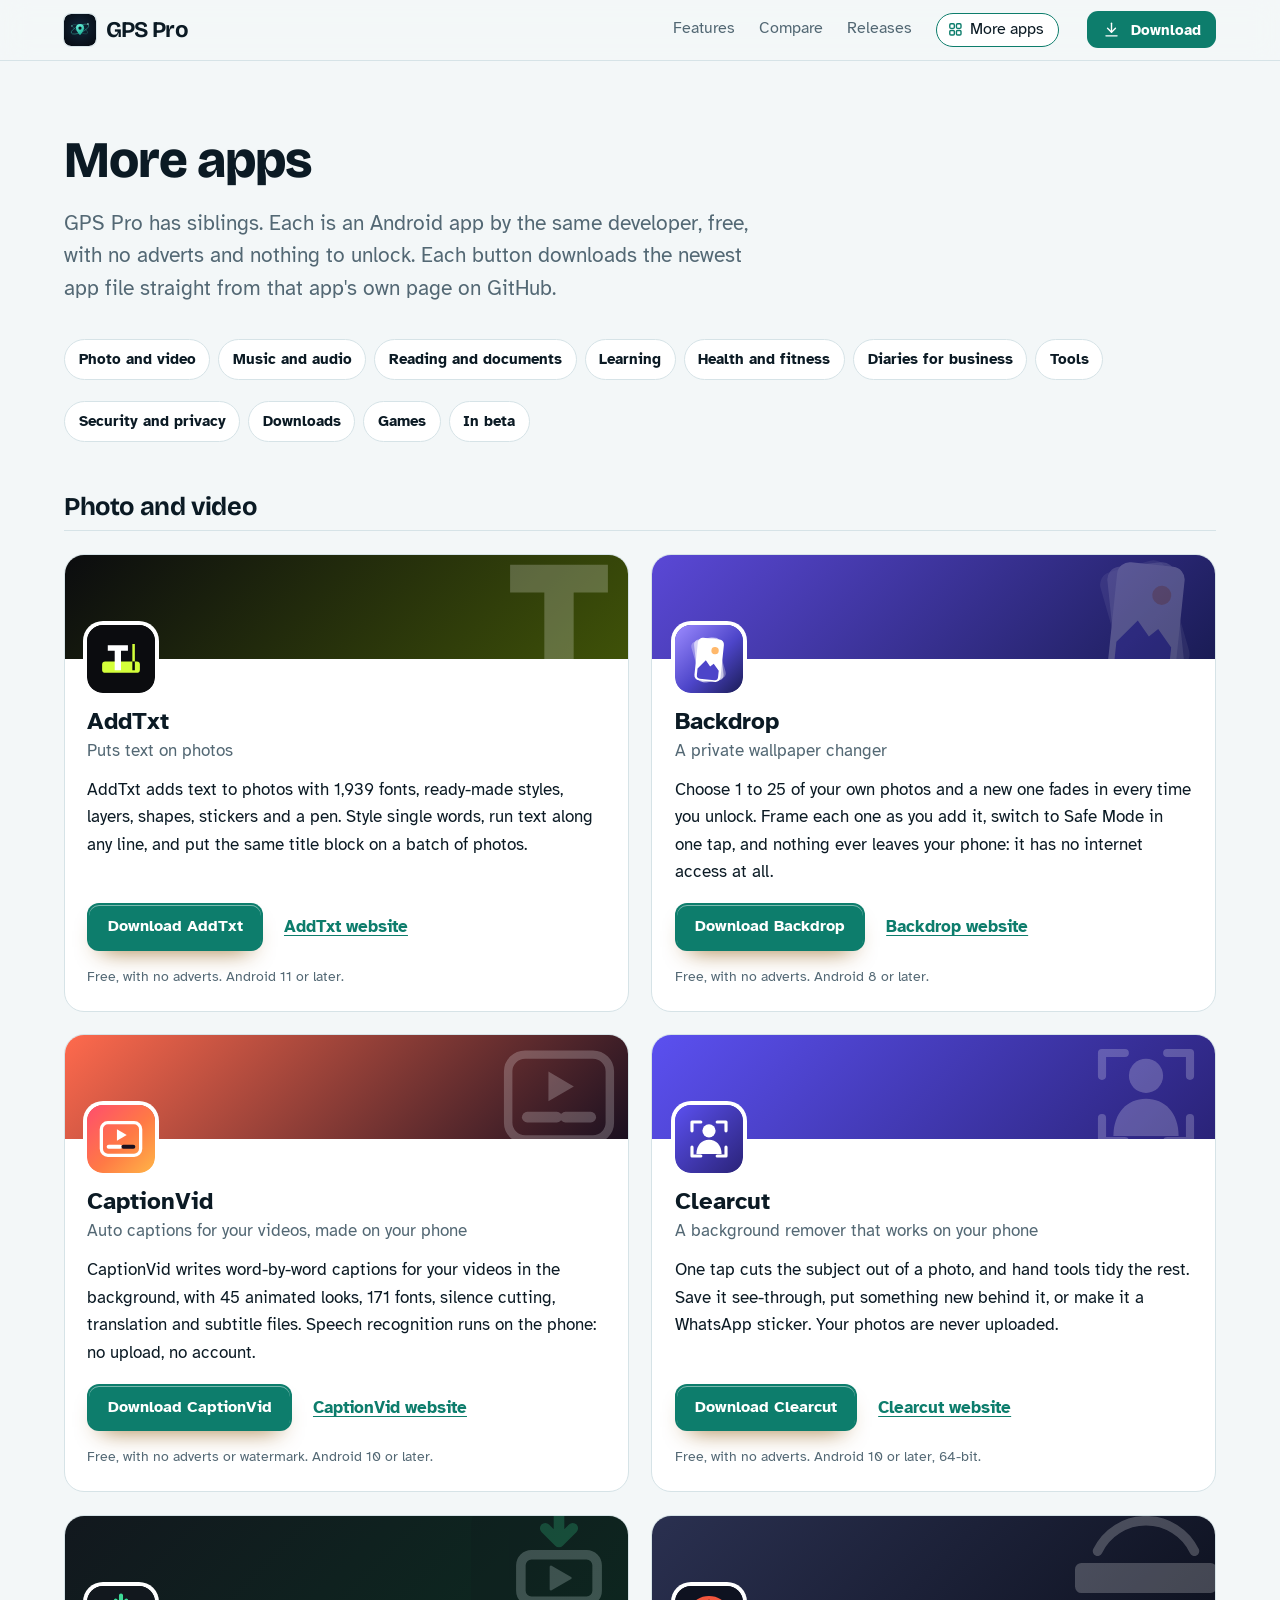
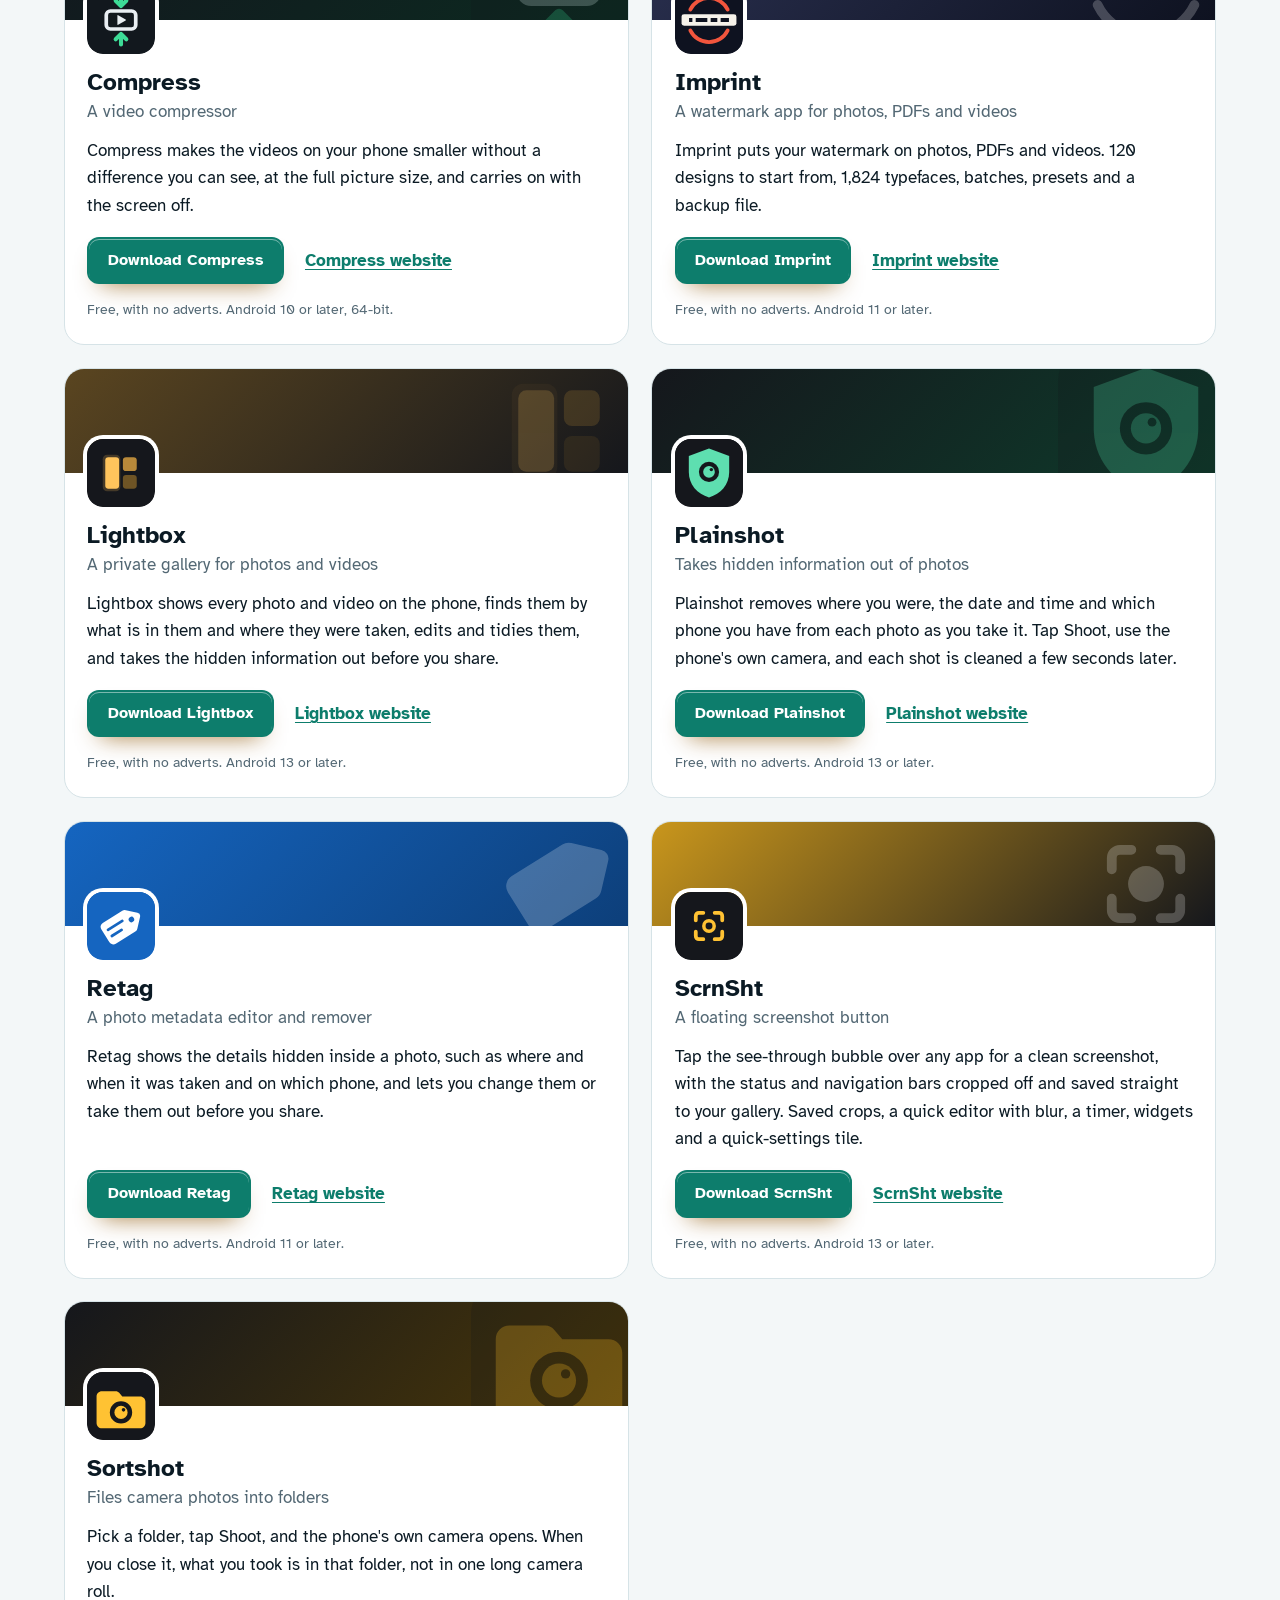
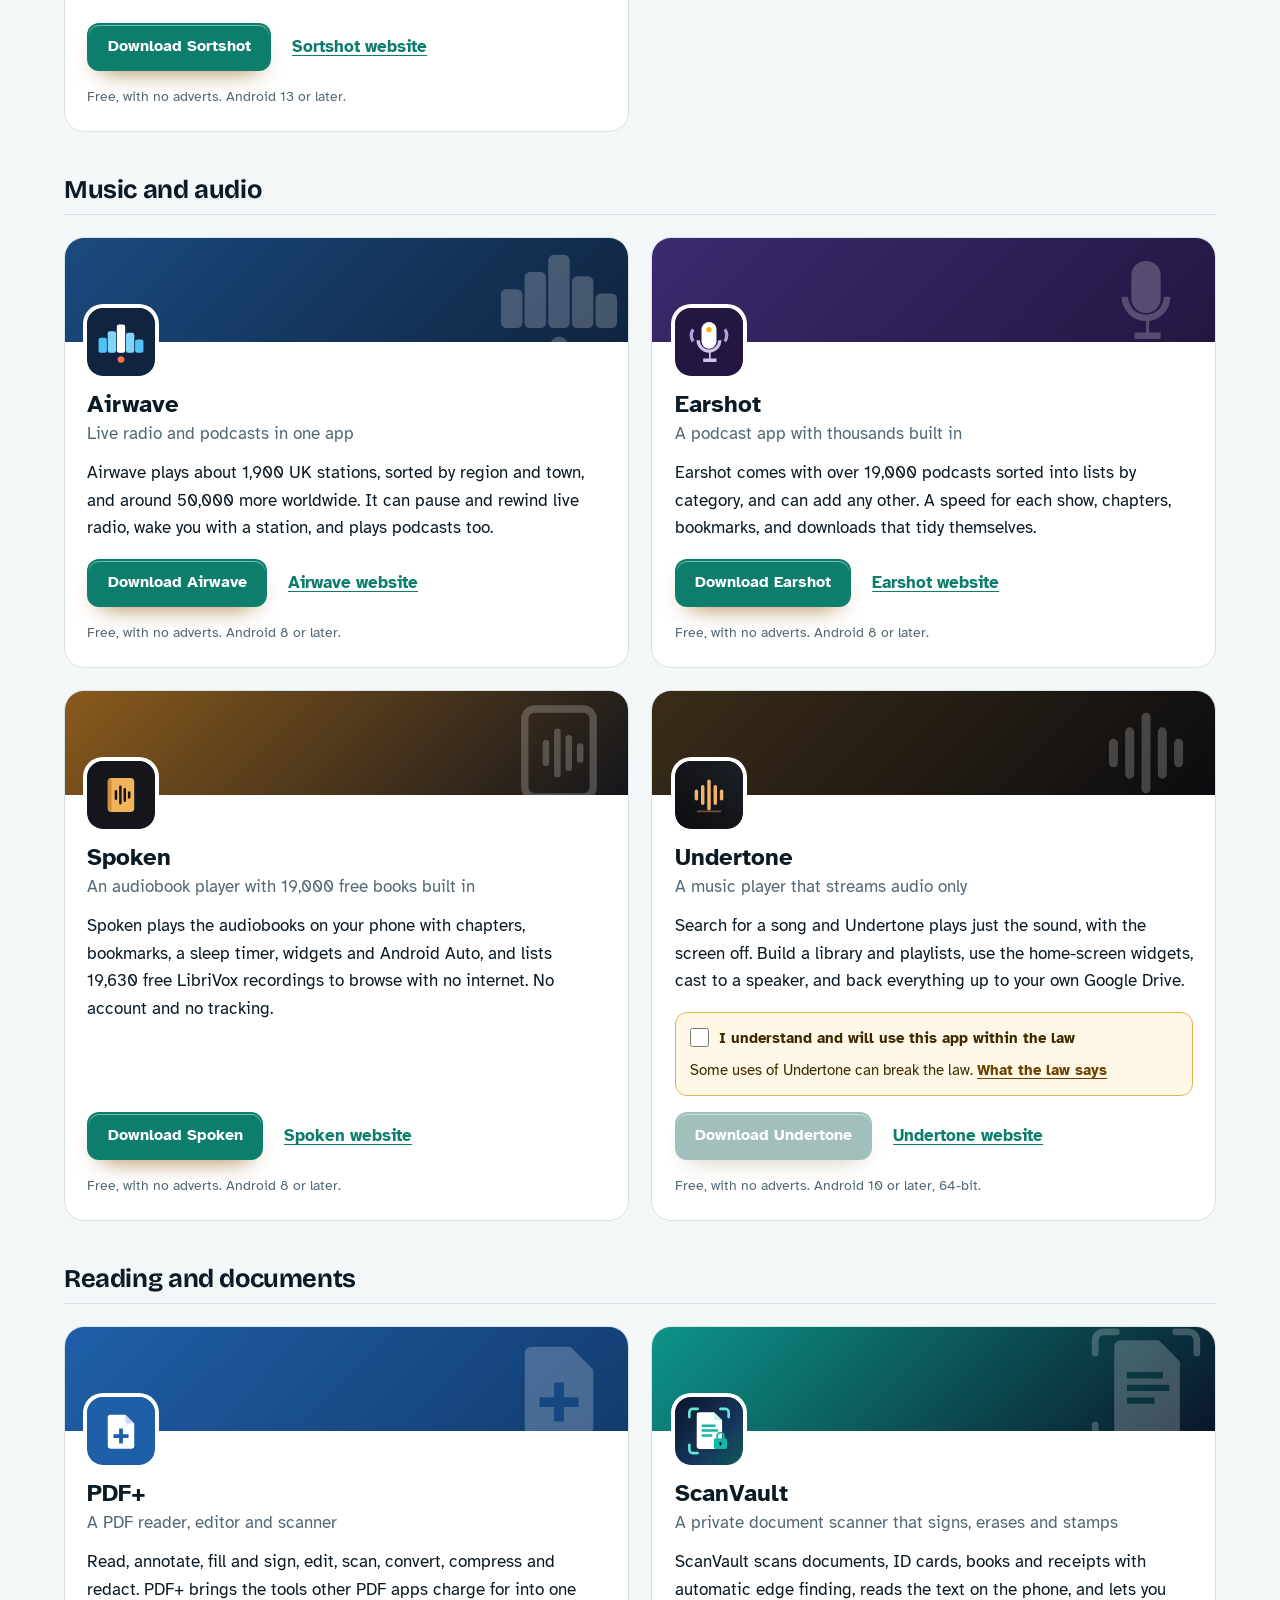
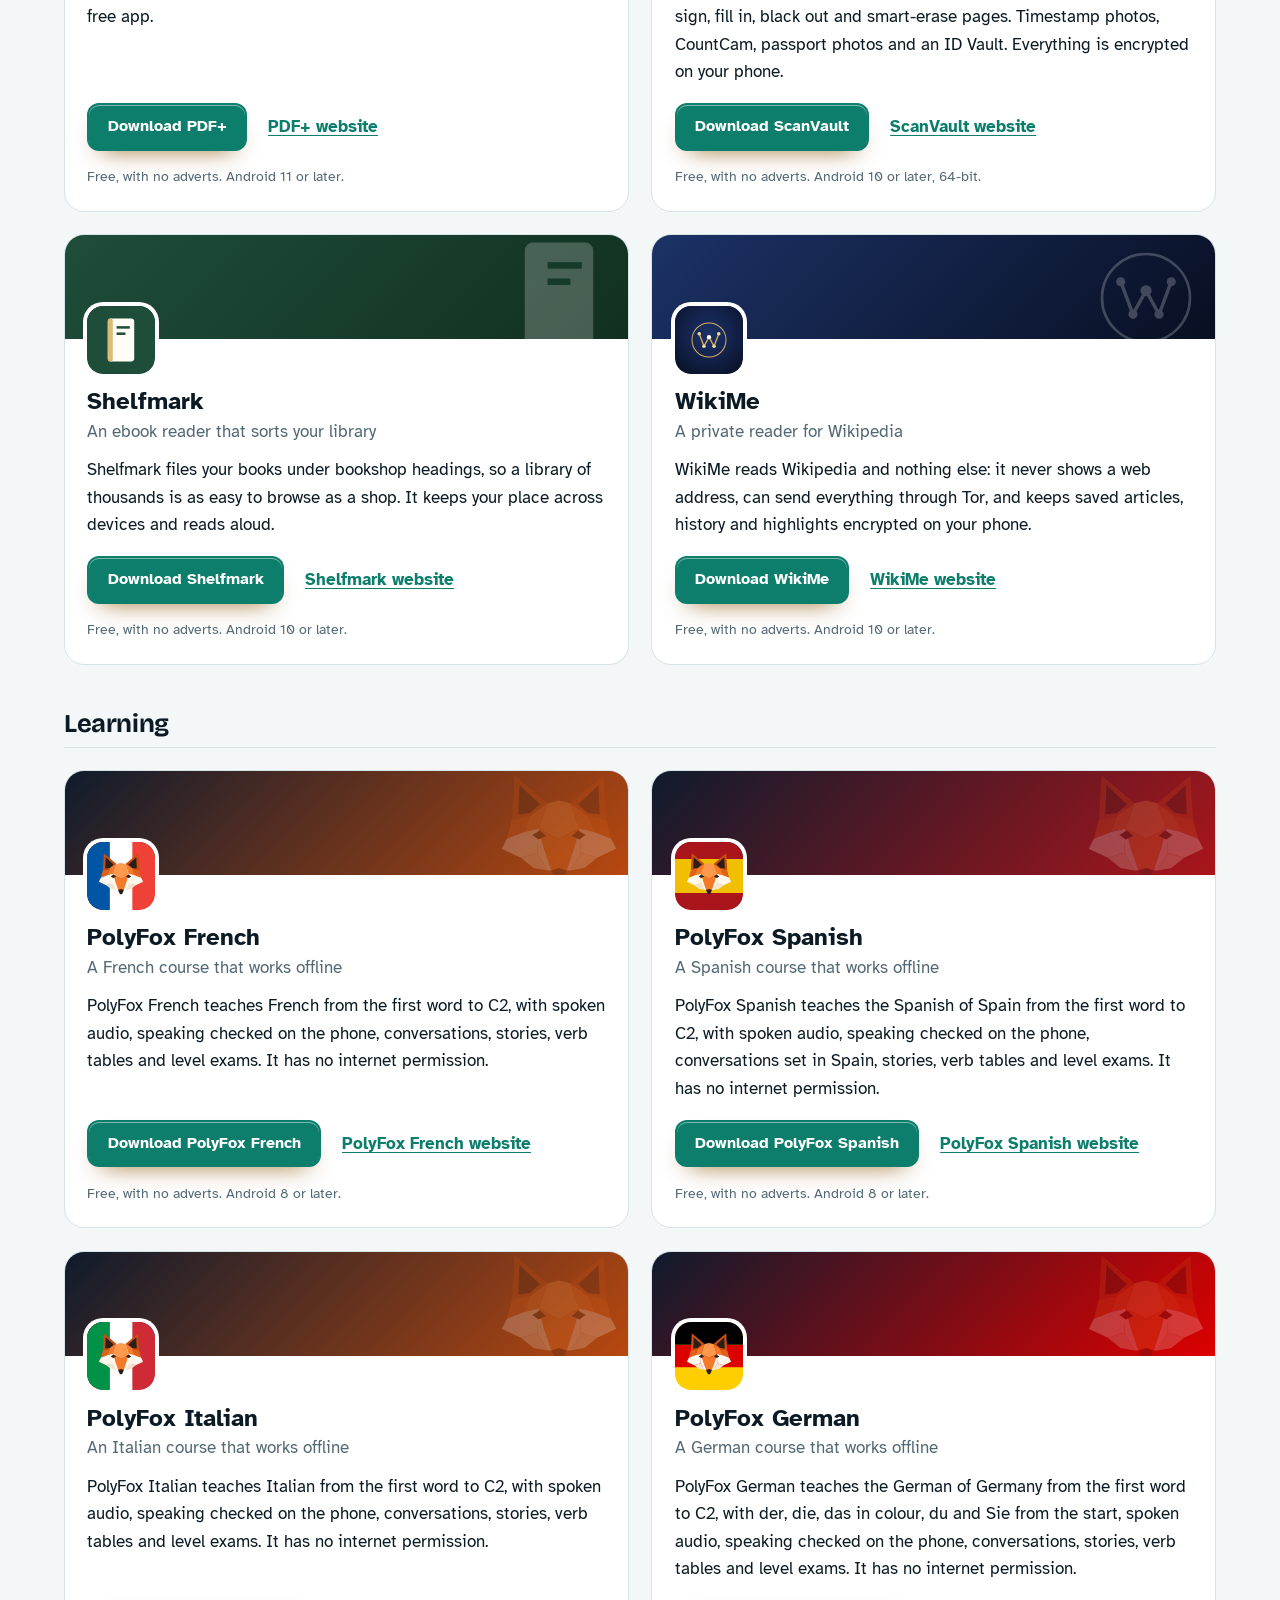
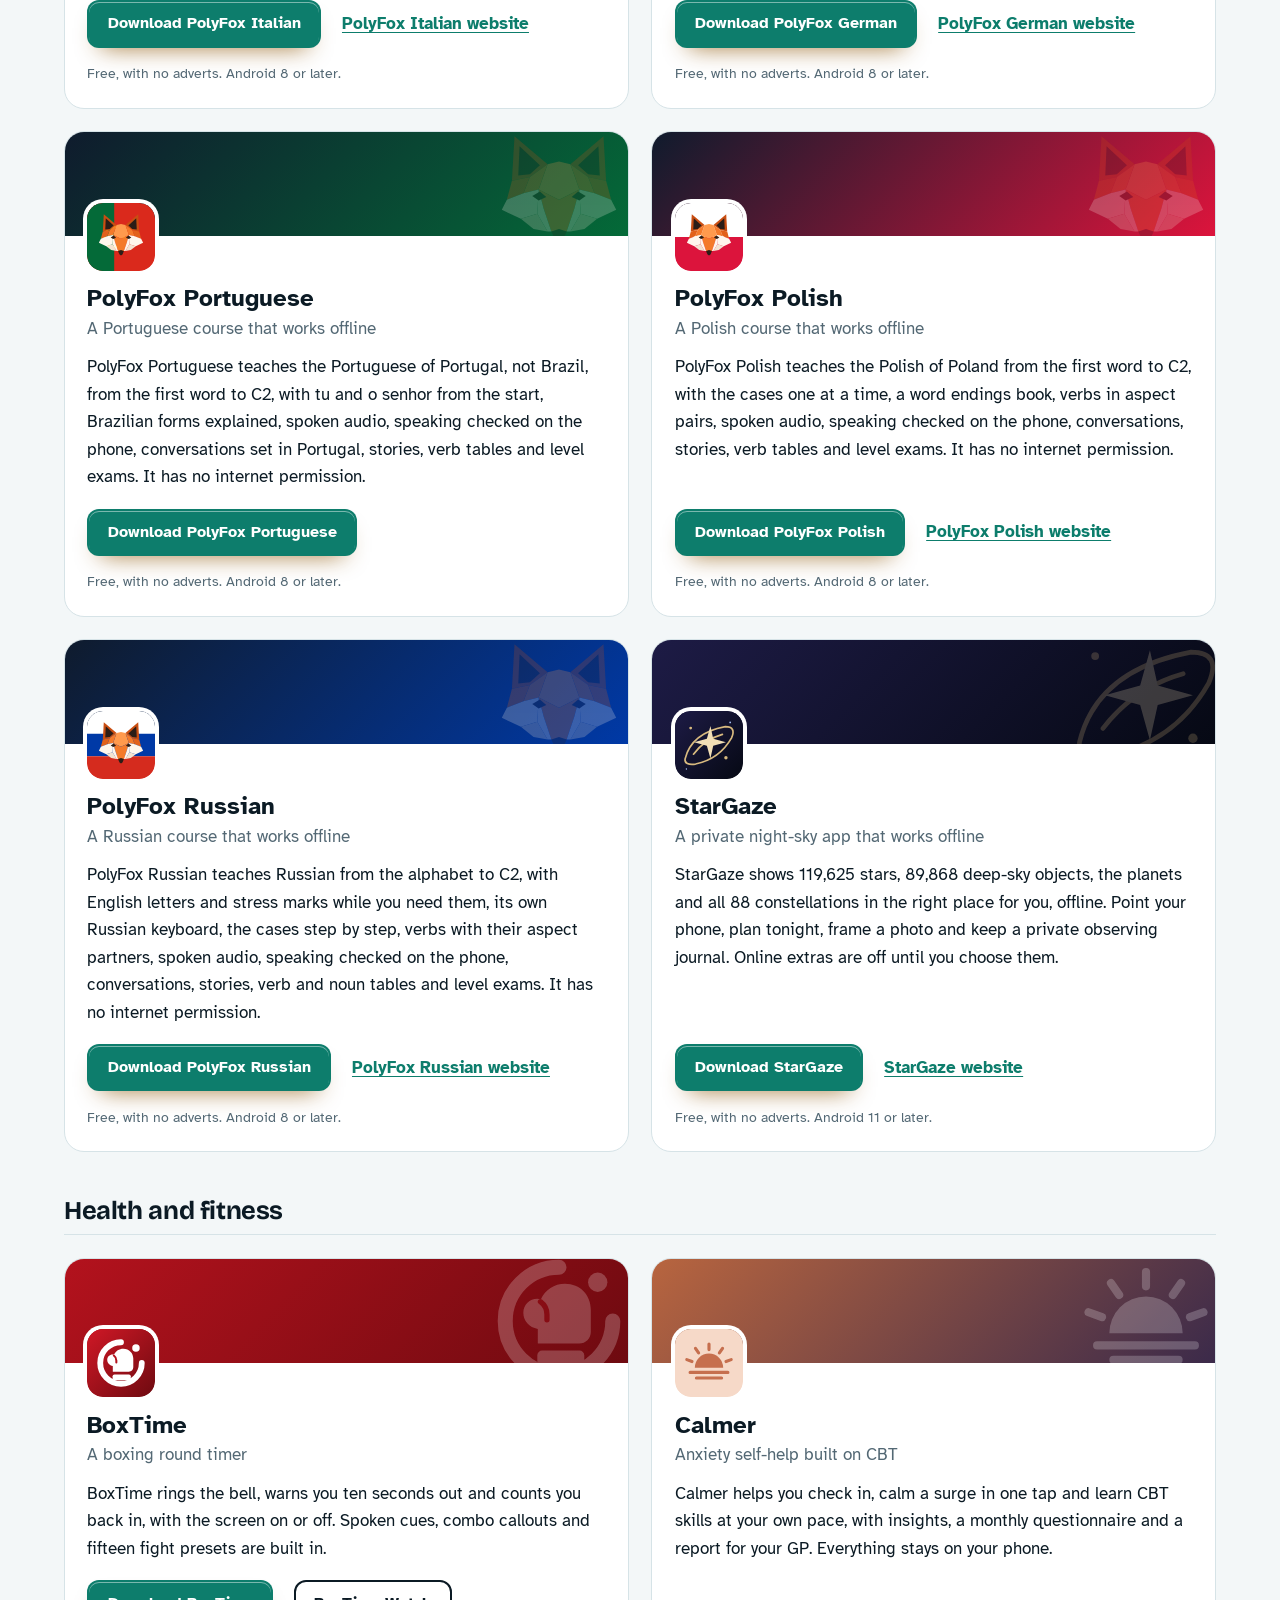
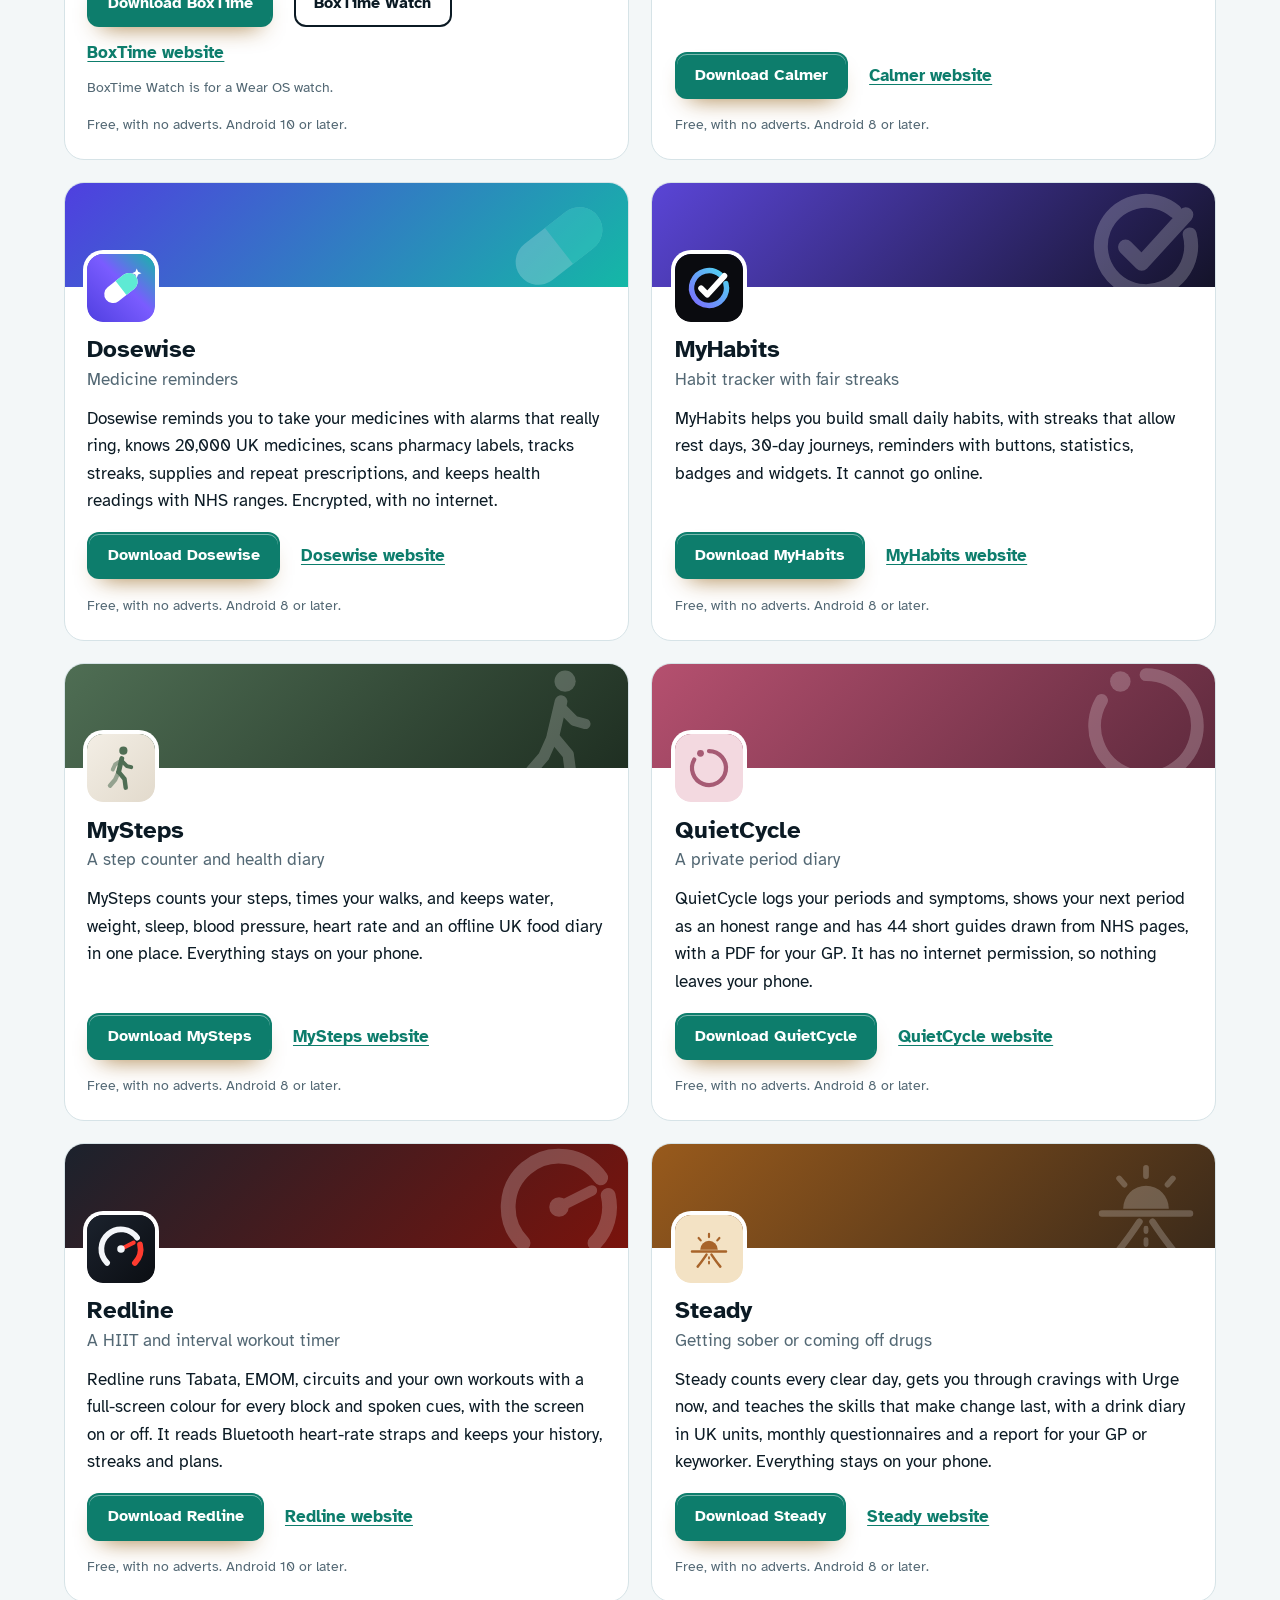
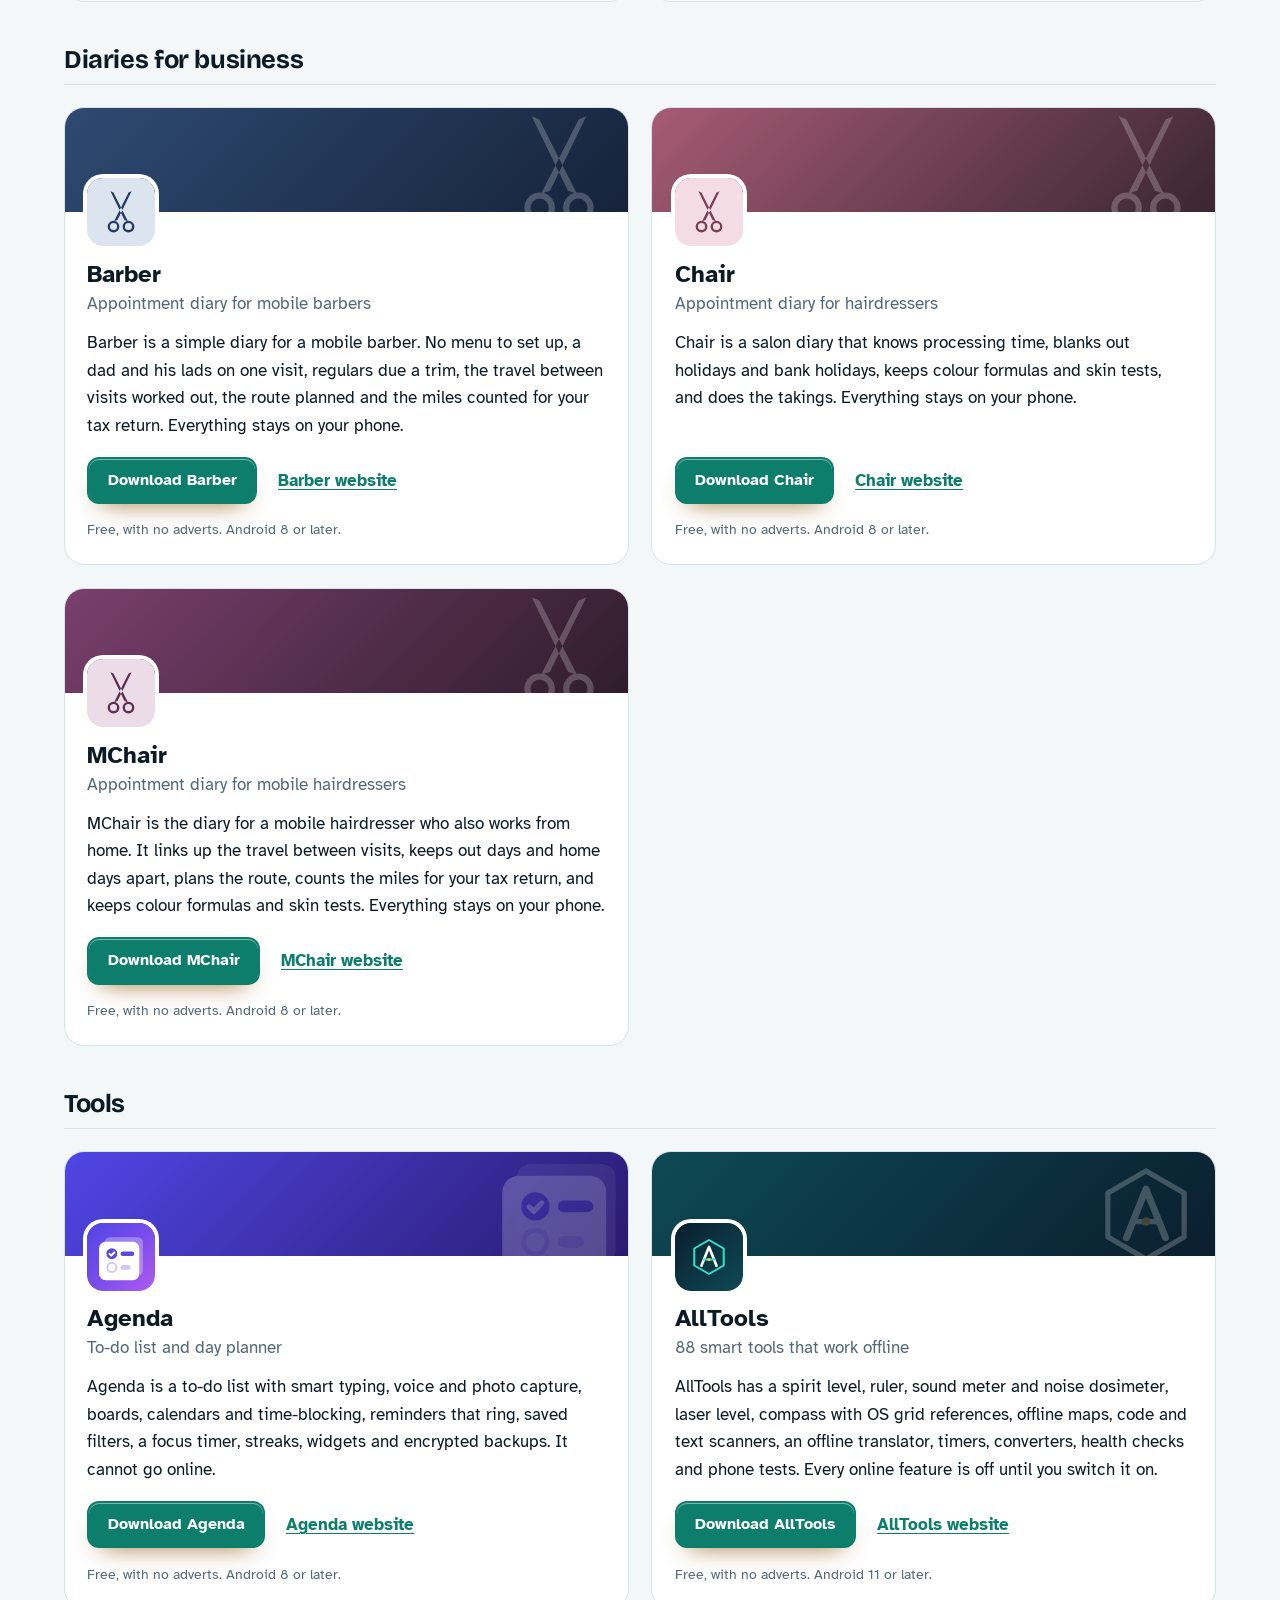
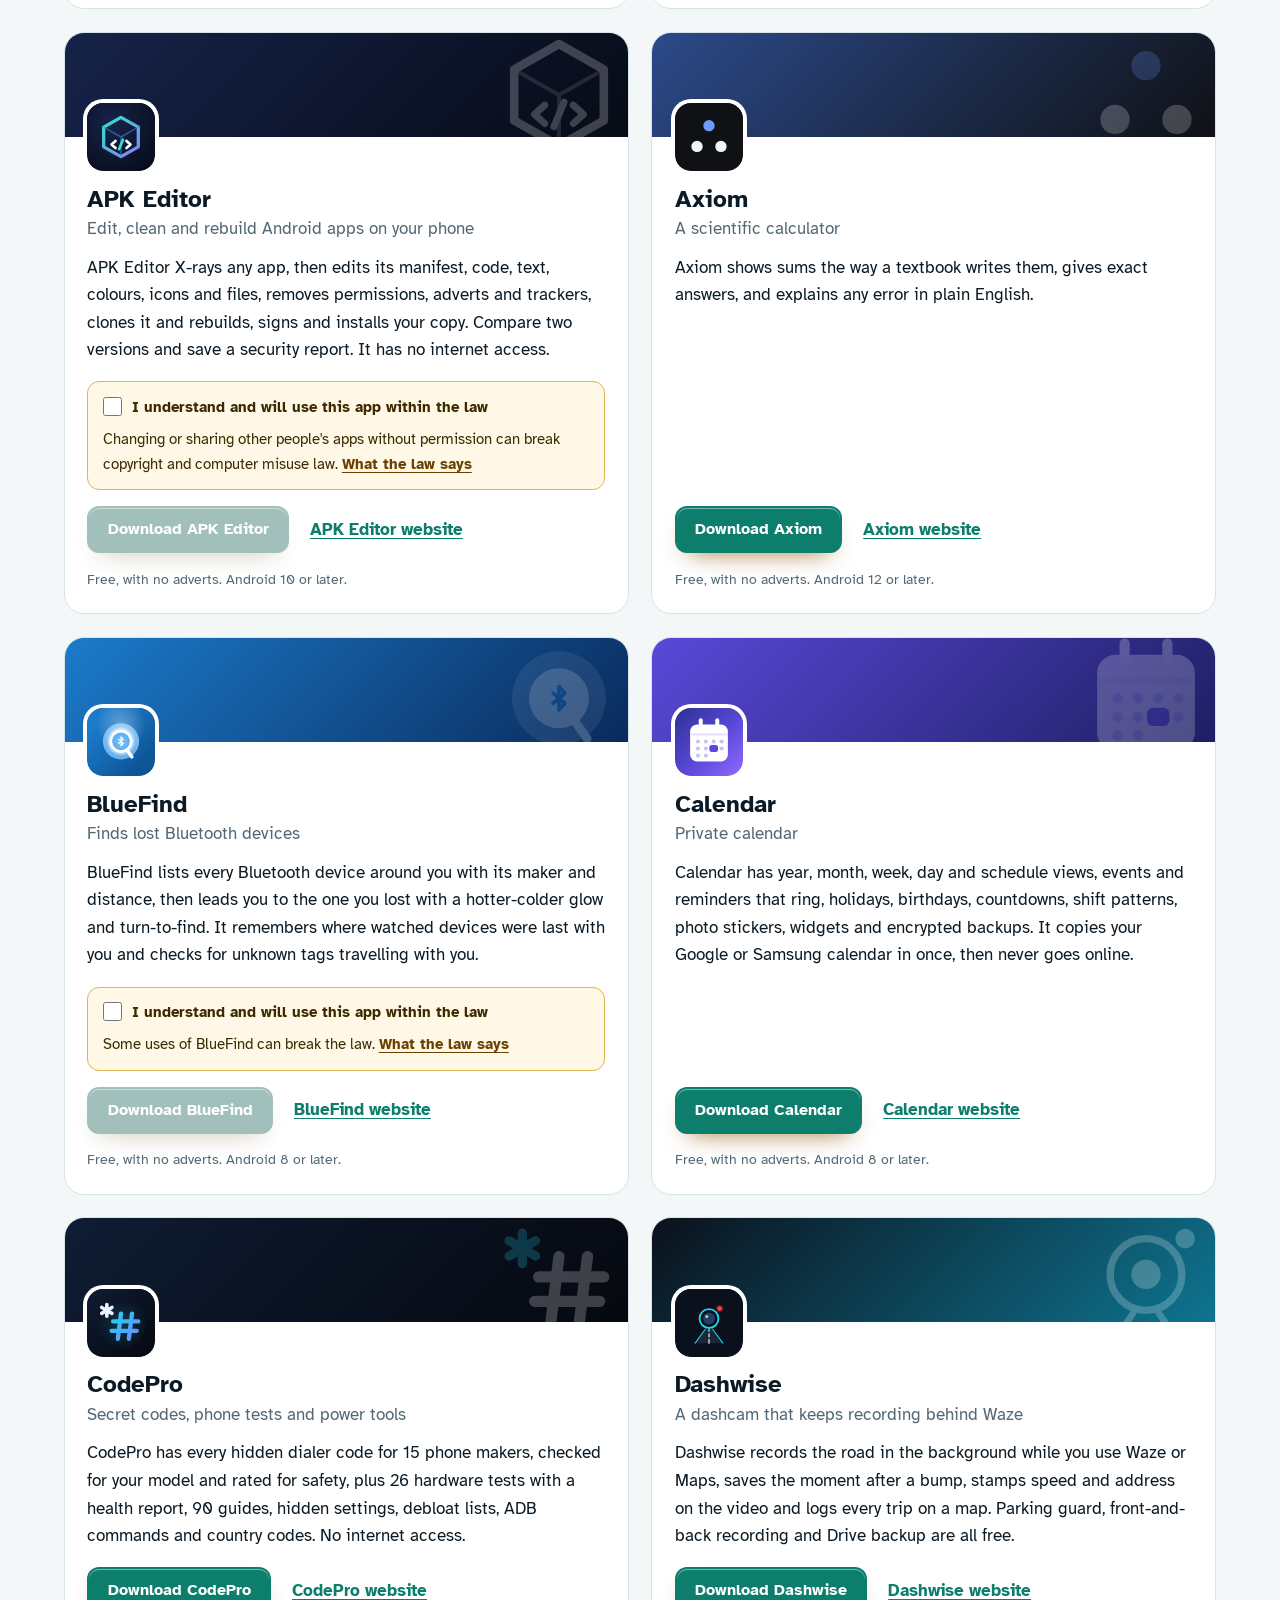
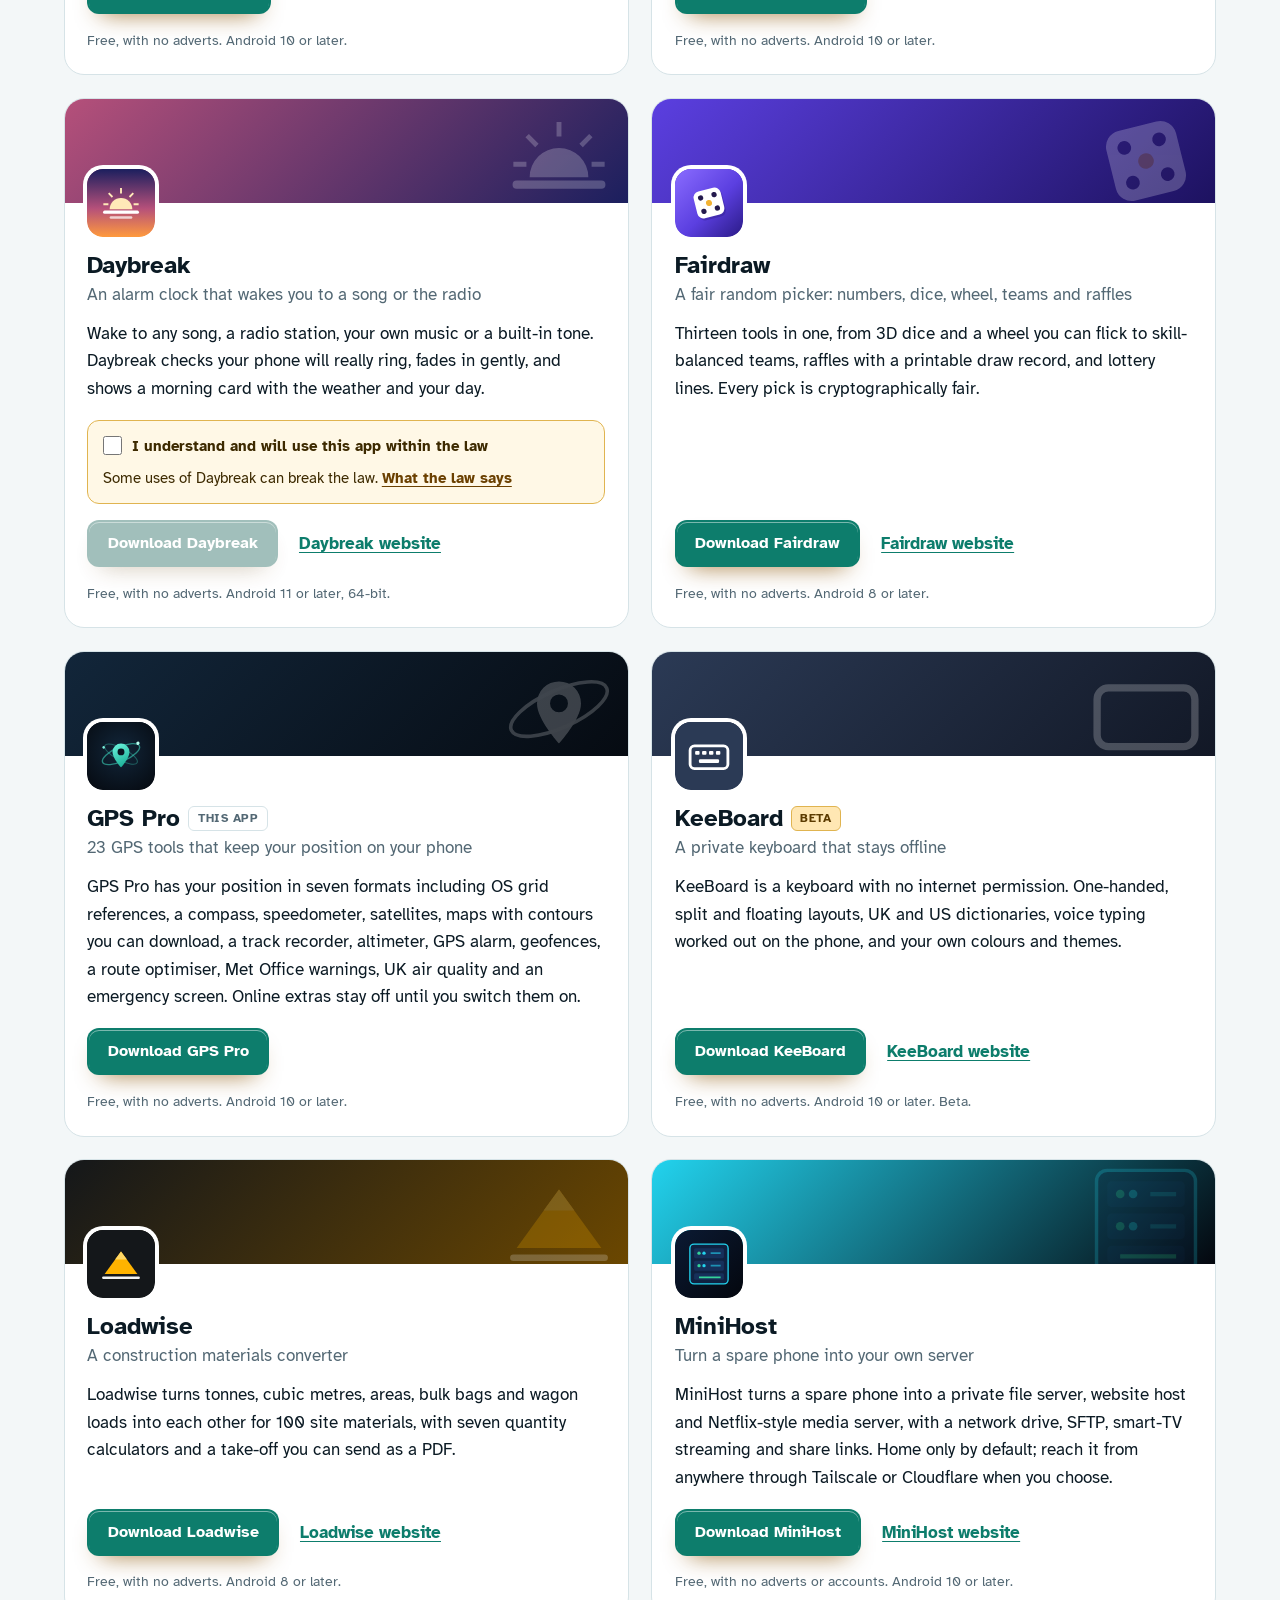
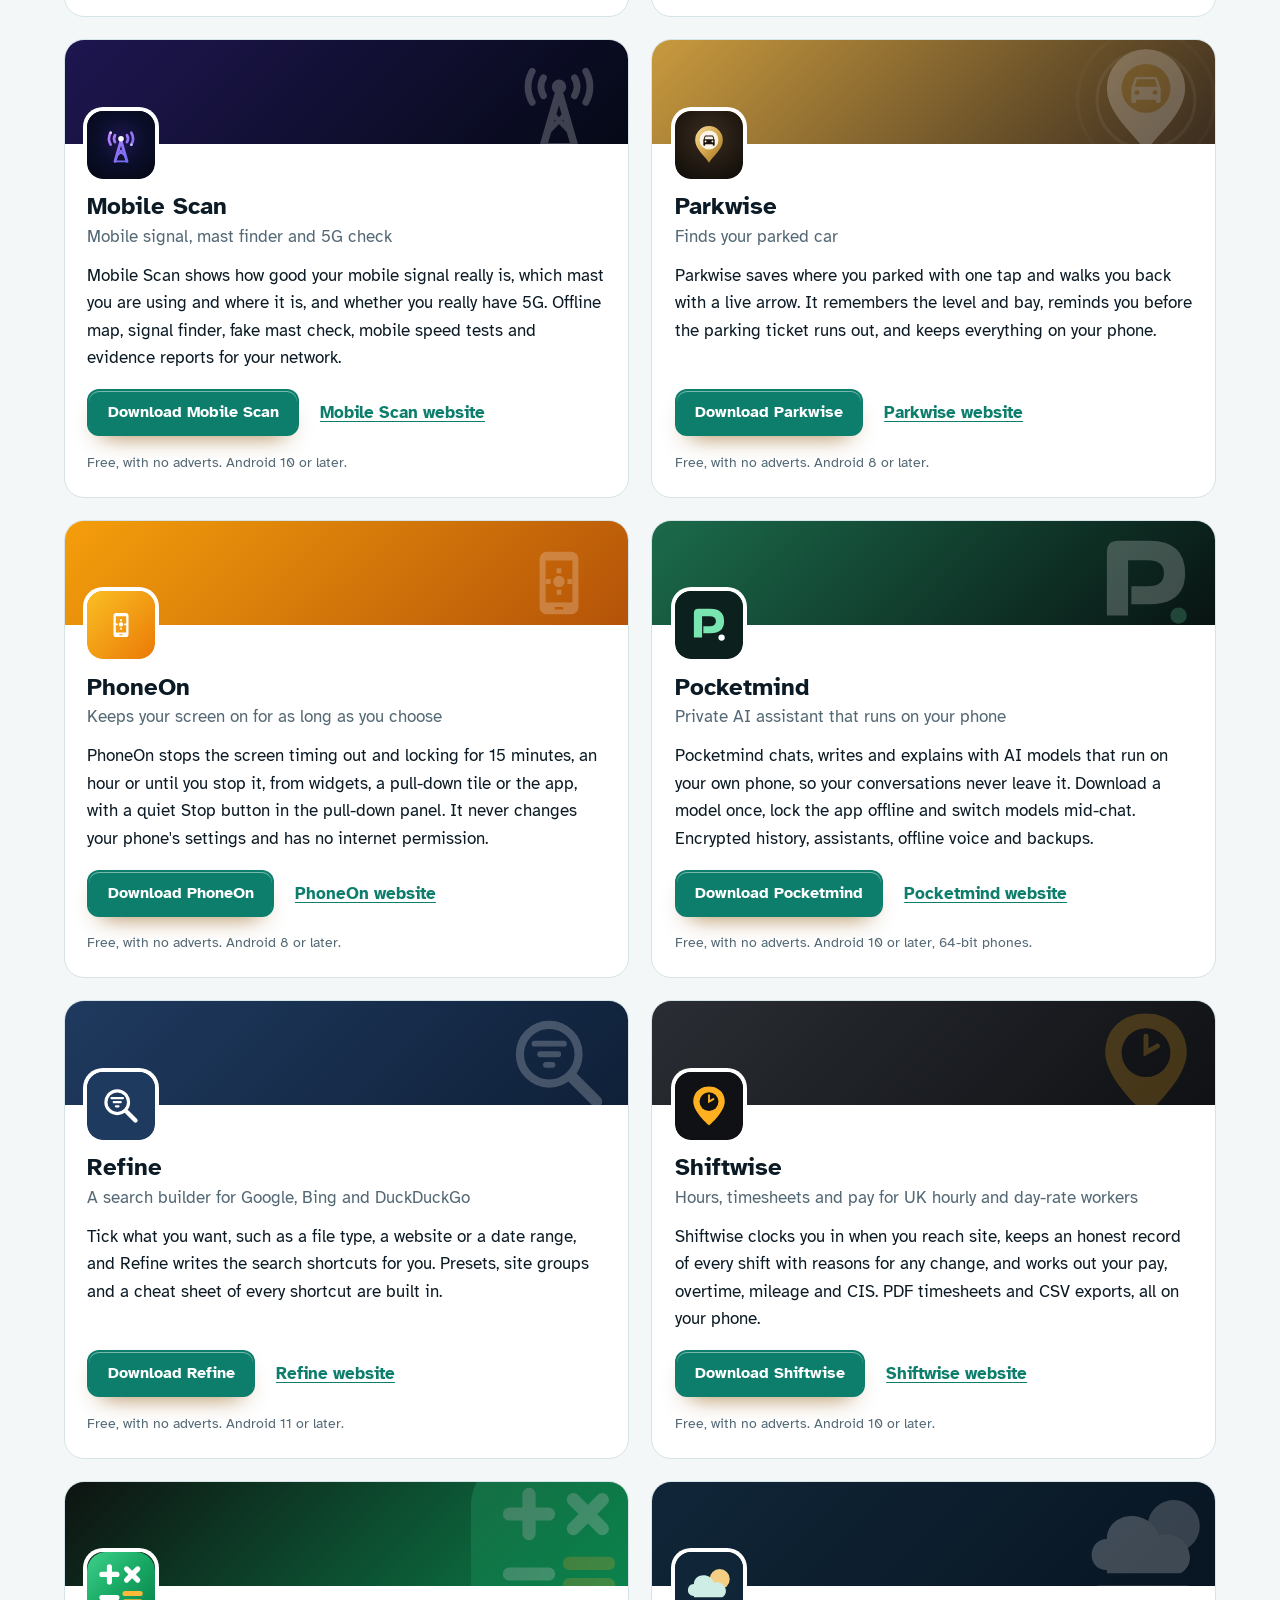
==== commit 96823046: "More apps: add APK Editor" ====
--- a/more-apps.html
+++ b/more-apps.html
@@ -4,7 +4,7 @@
 <meta charset="utf-8">
 <meta name="viewport" content="width=device-width, initial-scale=1">
 <title>More free Android apps from the maker of GPS Pro</title>
-<meta name="description" content="All 94 free Android apps from the maker of GPS Pro, in one list by category, each with its download and a link to its website.">
+<meta name="description" content="All 95 free Android apps from the maker of GPS Pro, in one list by category, each with its download and a link to its website.">
 <meta name="author" content="Jonathan Jackson">
 <link rel="canonical" href="https://customgpter.github.io/gpspro/more-apps.html">
 <meta name="theme-color" content="#f3f7f8" media="(prefers-color-scheme: light)">
@@ -12,7 +12,7 @@
 <meta property="og:type" content="website">
 <meta property="og:site_name" content="GPS Pro">
 <meta property="og:title" content="More free Android apps from the maker of GPS Pro">
-<meta property="og:description" content="All 94 free Android apps from the maker of GPS Pro, in one list by category, each with its download and a link to its website.">
+<meta property="og:description" content="All 95 free Android apps from the maker of GPS Pro, in one list by category, each with its download and a link to its website.">
 <meta property="og:url" content="https://customgpter.github.io/gpspro/more-apps.html">
 <meta property="og:image" content="https://customgpter.github.io/gpspro/assets/og.png">
 <meta property="og:image:width" content="1200">
@@ -26,7 +26,7 @@
 <link rel="preload" href="./assets/fonts/atkinson-hyperlegible-latin-400-normal.woff2" as="font" type="font/woff2" crossorigin>
 <link rel="stylesheet" href="./assets/site.css?v=1">
 <link rel="stylesheet" href="./assets/house.css?v=1">
-<script type="application/ld+json">{"@context":"https://schema.org","@type":"ItemList","name":"Apps from the maker of GPS Pro","url":"https://customgpter.github.io/gpspro/more-apps.html","itemListElement":[{"@type":"ListItem","position":1,"name":"AddTxt","url":"https://customgpter.github.io/addtxt/"},{"@type":"ListItem","position":2,"name":"Backdrop","url":"https://customgpter.github.io/backdrop/"},{"@type":"ListItem","position":3,"name":"CaptionVid","url":"https://customgpter.github.io/captionvid/"},{"@type":"ListItem","position":4,"name":"Clearcut","url":"https://customgpter.github.io/clearcut/"},{"@type":"ListItem","position":5,"name":"Compress","url":"https://customgpter.github.io/compress/"},{"@type":"ListItem","position":6,"name":"Imprint","url":"https://customgpter.github.io/imprint/"},{"@type":"ListItem","position":7,"name":"Lightbox","url":"https://customgpter.github.io/lightbox/"},{"@type":"ListItem","position":8,"name":"Plainshot","url":"https://customgpter.github.io/plainshot/"},{"@type":"ListItem","position":9,"name":"Retag","url":"https://customgpter.github.io/retag/"},{"@type":"ListItem","position":10,"name":"ScrnSht","url":"https://customgpter.github.io/scrnsht/"},{"@type":"ListItem","position":11,"name":"Sortshot","url":"https://customgpter.github.io/sortshot/"},{"@type":"ListItem","position":12,"name":"Airwave","url":"https://customgpter.github.io/airwave/"},{"@type":"ListItem","position":13,"name":"Earshot","url":"https://customgpter.github.io/earshot/"},{"@type":"ListItem","position":14,"name":"Spoken","url":"https://customgpter.github.io/spoken/"},{"@type":"ListItem","position":15,"name":"Undertone","url":"https://customgpter.github.io/undertone/"},{"@type":"ListItem","position":16,"name":"PDF+","url":"https://customgpter.github.io/pdfplus/"},{"@type":"ListItem","position":17,"name":"ScanVault","url":"https://customgpter.github.io/scanvault/"},{"@type":"ListItem","position":18,"name":"Shelfmark","url":"https://customgpter.github.io/shelfmark/"},{"@type":"ListItem","position":19,"name":"WikiMe","url":"https://customgpter.github.io/wikime/"},{"@type":"ListItem","position":20,"name":"PolyFox French","url":"https://customgpter.github.io/polyfox/"},{"@type":"ListItem","position":21,"name":"PolyFox German","url":"https://customgpter.github.io/polyfox-german/"},{"@type":"ListItem","position":22,"name":"PolyFox Polish","url":"https://customgpter.github.io/polyfox-polish/"},{"@type":"ListItem","position":23,"name":"PolyFox Russian","url":"https://customgpter.github.io/polyfox-russian/"},{"@type":"ListItem","position":24,"name":"StarGaze","url":"https://customgpter.github.io/stargaze/"},{"@type":"ListItem","position":25,"name":"BoxTime","url":"https://customgpter.github.io/boxtime/"},{"@type":"ListItem","position":26,"name":"Calmer","url":"https://customgpter.github.io/calmer/"},{"@type":"ListItem","position":27,"name":"Dosewise","url":"https://customgpter.github.io/dosewise/"},{"@type":"ListItem","position":28,"name":"MyHabits","url":"https://customgpter.github.io/myhabits/"},{"@type":"ListItem","position":29,"name":"MySteps","url":"https://customgpter.github.io/mysteps/"},{"@type":"ListItem","position":30,"name":"QuietCycle","url":"https://customgpter.github.io/quietcycle/"},{"@type":"ListItem","position":31,"name":"Redline","url":"https://customgpter.github.io/redline/"},{"@type":"ListItem","position":32,"name":"Steady","url":"https://customgpter.github.io/steady/"},{"@type":"ListItem","position":33,"name":"Barber","url":"https://customgpter.github.io/barber/"},{"@type":"ListItem","position":34,"name":"Chair","url":"https://customgpter.github.io/chair/"},{"@type":"ListItem","position":35,"name":"MChair","url":"https://customgpter.github.io/mchair/"},{"@type":"ListItem","position":36,"name":"Agenda","url":"https://customgpter.github.io/agenda/"},{"@type":"ListItem","position":37,"name":"AllTools","url":"https://customgpter.github.io/alltools/"},{"@type":"ListItem","position":38,"name":"Axiom","url":"https://customgpter.github.io/axiom/"},{"@type":"ListItem","position":39,"name":"BlueFind","url":"https://customgpter.github.io/bluefind/"},{"@type":"ListItem","position":40,"name":"Calendar","url":"https://customgpter.github.io/calendar/"},{"@type":"ListItem","position":41,"name":"CodePro","url":"https://customgpter.github.io/codepro/"},{"@type":"ListItem","position":42,"name":"Dashwise","url":"https://customgpter.github.io/dashwise/"},{"@type":"ListItem","position":43,"name":"Daybreak","url":"https://customgpter.github.io/daybreak/"},{"@type":"ListItem","position":44,"name":"Fairdraw","url":"https://customgpter.github.io/fairdraw/"},{"@type":"ListItem","position":45,"name":"GPS Pro","url":"https://customgpter.github.io/gpspro/"},{"@type":"ListItem","position":46,"name":"KeeBoard","url":"https://customgpter.github.io/keeboard/"},{"@type":"ListItem","position":47,"name":"Loadwise","url":"https://customgpter.github.io/loadwise/"},{"@type":"ListItem","position":48,"name":"MiniHost","url":"https://customgpter.github.io/minihost/"},{"@type":"ListItem","position":49,"name":"Mobile Scan","url":"https://customgpter.github.io/mobilescan/"},{"@type":"ListItem","position":50,"name":"Parkwise","url":"https://customgpter.github.io/parkwise/"},{"@type":"ListItem","position":51,"name":"Pocketmind","url":"https://customgpter.github.io/pocketmind/"},{"@type":"ListItem","position":52,"name":"Refine","url":"https://customgpter.github.io/refine/"},{"@type":"ListItem","position":53,"name":"Shiftwise","url":"https://customgpter.github.io/shiftwise/"},{"@type":"ListItem","position":54,"name":"SimpleCalc","url":"https://customgpter.github.io/simplecalc/"},{"@type":"ListItem","position":55,"name":"Skyline","url":"https://customgpter.github.io/skyline/"},{"@type":"ListItem","position":56,"name":"Slipway","url":"https://customgpter.github.io/slipway/"},{"@type":"ListItem","position":57,"name":"Tagger","url":"https://customgpter.github.io/tagger/"},{"@type":"ListItem","position":58,"name":"TotalClean","url":"https://customgpter.github.io/totalclean/"},{"@type":"ListItem","position":59,"name":"TVLink","url":"https://customgpter.github.io/tvlink/"},{"@type":"ListItem","position":60,"name":"Unbox","url":"https://customgpter.github.io/unbox/"},{"@type":"ListItem","position":61,"name":"WhatsKeep","url":"https://customgpter.github.io/whatskeep/"},{"@type":"ListItem","position":62,"name":"WiFi Scan","url":"https://customgpter.github.io/wifiscan/"},{"@type":"ListItem","position":63,"name":"Auditly","url":"https://customgpter.github.io/auditly/"},{"@type":"ListItem","position":64,"name":"Backchannel","url":"https://customgpter.github.io/backchannel/"},{"@type":"ListItem","position":65,"name":"ENotes","url":"https://customgpter.github.io/enotes/"},{"@type":"ListItem","position":66,"name":"FindMe","url":"https://customgpter.github.io/findme/"},{"@type":"ListItem","position":67,"name":"iLock","url":"https://customgpter.github.io/ilock/"},{"@type":"ListItem","position":68,"name":"ImSafe","url":"https://customgpter.github.io/imsafe/"},{"@type":"ListItem","position":69,"name":"IShred","url":"https://customgpter.github.io/ishred/"},{"@type":"ListItem","position":70,"name":"LockBox","url":"https://customgpter.github.io/lockbox/"},{"@type":"ListItem","position":71,"name":"PassVault","url":"https://customgpter.github.io/passvault/"},{"@type":"ListItem","position":72,"name":"SpyFind","url":"https://customgpter.github.io/spyfind/"},{"@type":"ListItem","position":73,"name":"TextWipe","url":"https://customgpter.github.io/textwipe/"},{"@type":"ListItem","position":74,"name":"Tracewire","url":"https://customgpter.github.io/tracewire/"},{"@type":"ListItem","position":75,"name":"Vigil","url":"https://customgpter.github.io/vigil/"},{"@type":"ListItem","position":76,"name":"Grab","url":"https://customgpter.github.io/grab/"},{"@type":"ListItem","position":77,"name":"Swarm","url":"https://customgpter.github.io/swarm/"},{"@type":"ListItem","position":78,"name":"Plane Games","url":"https://customgpter.github.io/plane-games/"},{"@type":"ListItem","position":79,"name":"Ninefold","url":"https://customgpter.github.io/ninefold/"},{"@type":"ListItem","position":80,"name":"Cubewise","url":"https://customgpter.github.io/cubewise/"},{"@type":"ListItem","position":81,"name":"Tilewise","url":"https://customgpter.github.io/tilewise/"},{"@type":"ListItem","position":82,"name":"Letterwise","url":"https://customgpter.github.io/letterwise/"},{"@type":"ListItem","position":83,"name":"Kingside","url":"https://customgpter.github.io/kingside/"},{"@type":"ListItem","position":84,"name":"Deckhand","url":"https://customgpter.github.io/deckhand/"},{"@type":"ListItem","position":85,"name":"SNESForge","url":"https://customgpter.github.io/snesforge/"},{"@type":"ListItem","position":86,"name":"Fame Boy","url":"https://customgpter.github.io/fameboy/"},{"@type":"ListItem","position":87,"name":"PSPPro","url":"https://customgpter.github.io/psppro/"},{"@type":"ListItem","position":88,"name":"MegaGen","url":"https://customgpter.github.io/megagen/"},{"@type":"ListItem","position":89,"name":"QVR","url":"https://customgpter.github.io/qvr/"},{"@type":"ListItem","position":90,"name":"QVR Watch","url":"https://customgpter.github.io/qvr-watch/"},{"@type":"ListItem","position":91,"name":"QVRLite","url":"https://customgpter.github.io/qvrlite/"},{"@type":"ListItem","position":92,"name":"Onionz","url":"https://customgpter.github.io/onionz/"},{"@type":"ListItem","position":93,"name":"OnionzWeb","url":"https://customgpter.github.io/onionzweb/"}]}</script>
+<script type="application/ld+json">{"@context":"https://schema.org","@type":"ItemList","name":"Apps from the maker of GPS Pro","url":"https://customgpter.github.io/gpspro/more-apps.html","itemListElement":[{"@type":"ListItem","position":1,"name":"AddTxt","url":"https://customgpter.github.io/addtxt/"},{"@type":"ListItem","position":2,"name":"Backdrop","url":"https://customgpter.github.io/backdrop/"},{"@type":"ListItem","position":3,"name":"CaptionVid","url":"https://customgpter.github.io/captionvid/"},{"@type":"ListItem","position":4,"name":"Clearcut","url":"https://customgpter.github.io/clearcut/"},{"@type":"ListItem","position":5,"name":"Compress","url":"https://customgpter.github.io/compress/"},{"@type":"ListItem","position":6,"name":"Imprint","url":"https://customgpter.github.io/imprint/"},{"@type":"ListItem","position":7,"name":"Lightbox","url":"https://customgpter.github.io/lightbox/"},{"@type":"ListItem","position":8,"name":"Plainshot","url":"https://customgpter.github.io/plainshot/"},{"@type":"ListItem","position":9,"name":"Retag","url":"https://customgpter.github.io/retag/"},{"@type":"ListItem","position":10,"name":"ScrnSht","url":"https://customgpter.github.io/scrnsht/"},{"@type":"ListItem","position":11,"name":"Sortshot","url":"https://customgpter.github.io/sortshot/"},{"@type":"ListItem","position":12,"name":"Airwave","url":"https://customgpter.github.io/airwave/"},{"@type":"ListItem","position":13,"name":"Earshot","url":"https://customgpter.github.io/earshot/"},{"@type":"ListItem","position":14,"name":"Spoken","url":"https://customgpter.github.io/spoken/"},{"@type":"ListItem","position":15,"name":"Undertone","url":"https://customgpter.github.io/undertone/"},{"@type":"ListItem","position":16,"name":"PDF+","url":"https://customgpter.github.io/pdfplus/"},{"@type":"ListItem","position":17,"name":"ScanVault","url":"https://customgpter.github.io/scanvault/"},{"@type":"ListItem","position":18,"name":"Shelfmark","url":"https://customgpter.github.io/shelfmark/"},{"@type":"ListItem","position":19,"name":"WikiMe","url":"https://customgpter.github.io/wikime/"},{"@type":"ListItem","position":20,"name":"PolyFox French","url":"https://customgpter.github.io/polyfox/"},{"@type":"ListItem","position":21,"name":"PolyFox German","url":"https://customgpter.github.io/polyfox-german/"},{"@type":"ListItem","position":22,"name":"PolyFox Polish","url":"https://customgpter.github.io/polyfox-polish/"},{"@type":"ListItem","position":23,"name":"PolyFox Russian","url":"https://customgpter.github.io/polyfox-russian/"},{"@type":"ListItem","position":24,"name":"StarGaze","url":"https://customgpter.github.io/stargaze/"},{"@type":"ListItem","position":25,"name":"BoxTime","url":"https://customgpter.github.io/boxtime/"},{"@type":"ListItem","position":26,"name":"Calmer","url":"https://customgpter.github.io/calmer/"},{"@type":"ListItem","position":27,"name":"Dosewise","url":"https://customgpter.github.io/dosewise/"},{"@type":"ListItem","position":28,"name":"MyHabits","url":"https://customgpter.github.io/myhabits/"},{"@type":"ListItem","position":29,"name":"MySteps","url":"https://customgpter.github.io/mysteps/"},{"@type":"ListItem","position":30,"name":"QuietCycle","url":"https://customgpter.github.io/quietcycle/"},{"@type":"ListItem","position":31,"name":"Redline","url":"https://customgpter.github.io/redline/"},{"@type":"ListItem","position":32,"name":"Steady","url":"https://customgpter.github.io/steady/"},{"@type":"ListItem","position":33,"name":"Barber","url":"https://customgpter.github.io/barber/"},{"@type":"ListItem","position":34,"name":"Chair","url":"https://customgpter.github.io/chair/"},{"@type":"ListItem","position":35,"name":"MChair","url":"https://customgpter.github.io/mchair/"},{"@type":"ListItem","position":36,"name":"Agenda","url":"https://customgpter.github.io/agenda/"},{"@type":"ListItem","position":37,"name":"AllTools","url":"https://customgpter.github.io/alltools/"},{"@type":"ListItem","position":38,"name":"APK Editor","url":"https://customgpter.github.io/apkeditor/"},{"@type":"ListItem","position":39,"name":"Axiom","url":"https://customgpter.github.io/axiom/"},{"@type":"ListItem","position":40,"name":"BlueFind","url":"https://customgpter.github.io/bluefind/"},{"@type":"ListItem","position":41,"name":"Calendar","url":"https://customgpter.github.io/calendar/"},{"@type":"ListItem","position":42,"name":"CodePro","url":"https://customgpter.github.io/codepro/"},{"@type":"ListItem","position":43,"name":"Dashwise","url":"https://customgpter.github.io/dashwise/"},{"@type":"ListItem","position":44,"name":"Daybreak","url":"https://customgpter.github.io/daybreak/"},{"@type":"ListItem","position":45,"name":"Fairdraw","url":"https://customgpter.github.io/fairdraw/"},{"@type":"ListItem","position":46,"name":"GPS Pro","url":"https://customgpter.github.io/gpspro/"},{"@type":"ListItem","position":47,"name":"KeeBoard","url":"https://customgpter.github.io/keeboard/"},{"@type":"ListItem","position":48,"name":"Loadwise","url":"https://customgpter.github.io/loadwise/"},{"@type":"ListItem","position":49,"name":"MiniHost","url":"https://customgpter.github.io/minihost/"},{"@type":"ListItem","position":50,"name":"Mobile Scan","url":"https://customgpter.github.io/mobilescan/"},{"@type":"ListItem","position":51,"name":"Parkwise","url":"https://customgpter.github.io/parkwise/"},{"@type":"ListItem","position":52,"name":"Pocketmind","url":"https://customgpter.github.io/pocketmind/"},{"@type":"ListItem","position":53,"name":"Refine","url":"https://customgpter.github.io/refine/"},{"@type":"ListItem","position":54,"name":"Shiftwise","url":"https://customgpter.github.io/shiftwise/"},{"@type":"ListItem","position":55,"name":"SimpleCalc","url":"https://customgpter.github.io/simplecalc/"},{"@type":"ListItem","position":56,"name":"Skyline","url":"https://customgpter.github.io/skyline/"},{"@type":"ListItem","position":57,"name":"Slipway","url":"https://customgpter.github.io/slipway/"},{"@type":"ListItem","position":58,"name":"Tagger","url":"https://customgpter.github.io/tagger/"},{"@type":"ListItem","position":59,"name":"TotalClean","url":"https://customgpter.github.io/totalclean/"},{"@type":"ListItem","position":60,"name":"TVLink","url":"https://customgpter.github.io/tvlink/"},{"@type":"ListItem","position":61,"name":"Unbox","url":"https://customgpter.github.io/unbox/"},{"@type":"ListItem","position":62,"name":"WhatsKeep","url":"https://customgpter.github.io/whatskeep/"},{"@type":"ListItem","position":63,"name":"WiFi Scan","url":"https://customgpter.github.io/wifiscan/"},{"@type":"ListItem","position":64,"name":"Auditly","url":"https://customgpter.github.io/auditly/"},{"@type":"ListItem","position":65,"name":"Backchannel","url":"https://customgpter.github.io/backchannel/"},{"@type":"ListItem","position":66,"name":"ENotes","url":"https://customgpter.github.io/enotes/"},{"@type":"ListItem","position":67,"name":"FindMe","url":"https://customgpter.github.io/findme/"},{"@type":"ListItem","position":68,"name":"iLock","url":"https://customgpter.github.io/ilock/"},{"@type":"ListItem","position":69,"name":"ImSafe","url":"https://customgpter.github.io/imsafe/"},{"@type":"ListItem","position":70,"name":"IShred","url":"https://customgpter.github.io/ishred/"},{"@type":"ListItem","position":71,"name":"LockBox","url":"https://customgpter.github.io/lockbox/"},{"@type":"ListItem","position":72,"name":"PassVault","url":"https://customgpter.github.io/passvault/"},{"@type":"ListItem","position":73,"name":"SpyFind","url":"https://customgpter.github.io/spyfind/"},{"@type":"ListItem","position":74,"name":"TextWipe","url":"https://customgpter.github.io/textwipe/"},{"@type":"ListItem","position":75,"name":"Tracewire","url":"https://customgpter.github.io/tracewire/"},{"@type":"ListItem","position":76,"name":"Vigil","url":"https://customgpter.github.io/vigil/"},{"@type":"ListItem","position":77,"name":"Grab","url":"https://customgpter.github.io/grab/"},{"@type":"ListItem","position":78,"name":"Swarm","url":"https://customgpter.github.io/swarm/"},{"@type":"ListItem","position":79,"name":"Plane Games","url":"https://customgpter.github.io/plane-games/"},{"@type":"ListItem","position":80,"name":"Ninefold","url":"https://customgpter.github.io/ninefold/"},{"@type":"ListItem","position":81,"name":"Cubewise","url":"https://customgpter.github.io/cubewise/"},{"@type":"ListItem","position":82,"name":"Tilewise","url":"https://customgpter.github.io/tilewise/"},{"@type":"ListItem","position":83,"name":"Letterwise","url":"https://customgpter.github.io/letterwise/"},{"@type":"ListItem","position":84,"name":"Kingside","url":"https://customgpter.github.io/kingside/"},{"@type":"ListItem","position":85,"name":"Deckhand","url":"https://customgpter.github.io/deckhand/"},{"@type":"ListItem","position":86,"name":"SNESForge","url":"https://customgpter.github.io/snesforge/"},{"@type":"ListItem","position":87,"name":"Fame Boy","url":"https://customgpter.github.io/fameboy/"},{"@type":"ListItem","position":88,"name":"PSPPro","url":"https://customgpter.github.io/psppro/"},{"@type":"ListItem","position":89,"name":"MegaGen","url":"https://customgpter.github.io/megagen/"},{"@type":"ListItem","position":90,"name":"QVR","url":"https://customgpter.github.io/qvr/"},{"@type":"ListItem","position":91,"name":"QVR Watch","url":"https://customgpter.github.io/qvr-watch/"},{"@type":"ListItem","position":92,"name":"QVRLite","url":"https://customgpter.github.io/qvrlite/"},{"@type":"ListItem","position":93,"name":"Onionz","url":"https://customgpter.github.io/onionz/"},{"@type":"ListItem","position":94,"name":"OnionzWeb","url":"https://customgpter.github.io/onionzweb/"}]}</script>
 <link rel="stylesheet" href="./assets/apps-list.css?v=1">
 <script src="./assets/apps-list.js?v=1" defer></script>
 </head>
@@ -86,7 +86,7 @@
 <li class="mapp" style="--b:#7a3f6e;--b2:#2f1d2b"><div class="mapp-cover" aria-hidden="true"><svg viewBox="0 0 108 108"><g transform="translate(54 54) scale(1.25) translate(-54 -52)"><path fill="#fff" fill-rule="evenodd" d="M37 70.5a7.5 7.5 0 1 0 15 0a7.5 7.5 0 1 0-15 0zM40 70.5a4.5 4.5 0 1 0 9 0a4.5 4.5 0 1 0-9 0zM56 70.5a7.5 7.5 0 1 0 15 0a7.5 7.5 0 1 0-15 0zM59 70.5a4.5 4.5 0 1 0 9 0a4.5 4.5 0 1 0-9 0z"/><path fill="#fff" d="M45.2 63.6 49.6 62.2 67.4 25.6 63.6 27.2zM62.8 63.6 58.4 62.2 40.6 25.6 44.4 27.2z"/><circle cx="54" cy="49.8" r="1.8" fill="none"/></g></svg></div><div class="mapp-body"><svg class="mapp-icon" viewBox="0 0 108 108" aria-hidden="true"><rect width="108" height="108" rx="24" fill="#EBDCE8"/><g transform="translate(54 54) scale(1.25) translate(-54 -52)"><path fill="#5E2F55" fill-rule="evenodd" d="M37 70.5a7.5 7.5 0 1 0 15 0a7.5 7.5 0 1 0-15 0zM40 70.5a4.5 4.5 0 1 0 9 0a4.5 4.5 0 1 0-9 0zM56 70.5a7.5 7.5 0 1 0 15 0a7.5 7.5 0 1 0-15 0zM59 70.5a4.5 4.5 0 1 0 9 0a4.5 4.5 0 1 0-9 0z"/><path fill="#5E2F55" d="M45.2 63.6 49.6 62.2 67.4 25.6 63.6 27.2zM62.8 63.6 58.4 62.2 40.6 25.6 44.4 27.2z"/><circle cx="54" cy="49.8" r="1.8" fill="#EBDCE8"/></g></svg><h3>MChair</h3><p class="mapp-kind">Appointment diary for mobile hairdressers</p><p class="mapp-say">MChair is the diary for a mobile hairdresser who also works from home. It links up the travel between visits, keeps out days and home days apart, plans the route, counts the miles for your tax return, and keeps colour formulas and skin tests. Everything stays on your phone.</p><p class="mapp-go"><a class="button" href="https://github.com/CustomGPTer/mchair/releases/latest/download/MChair.apk">Download MChair</a><a class="mapp-site" href="https://customgpter.github.io/mchair/">MChair website</a></p><p class="mapp-needs">Free, with no adverts. Android 8 or later.</p></div></li></ul></div>
 <div class="mapps-group" role="group" aria-labelledby="apps-tools"><h2 class="mapps-cat" id="apps-tools">Tools</h2>
 <ul class="mapps"><li class="mapp" style="--b:#4f46e5;--b2:#2a1a6e"><div class="mapp-cover" aria-hidden="true"><svg viewBox="0 0 108 108"><g transform="translate(54 56) scale(1.45) translate(-52 -56)"><rect x="34" y="33" width="42" height="42" rx="6" fill="#fff" fill-opacity=".3"/><rect x="28" y="38" width="44" height="42" rx="7" fill="#fff" fill-opacity=".95"/><circle cx="42" cy="51" r="6" fill="#5b4bdb"/><path d="M39.4 51.2l1.9 1.9 3.4-3.6" stroke="#fff" stroke-width="2.2" fill="none" stroke-linecap="round" stroke-linejoin="round"/><rect x="51.5" y="48.5" width="15" height="5" rx="2.5" fill="#5b4bdb"/><circle cx="42" cy="66" r="5" fill="none" stroke="#cfc8f7" stroke-width="2"/><rect x="51.5" y="63.5" width="11" height="5" rx="2.5" fill="#cfc8f7"/></g></svg></div><div class="mapp-body"><svg class="mapp-icon" viewBox="0 0 108 108" aria-hidden="true"><defs><linearGradient id="i-agenda-agi" x1="0" y1="0" x2="1" y2="1"><stop offset="0" stop-color="#4f46e5"/><stop offset=".55" stop-color="#7c4deb"/><stop offset="1" stop-color="#b15cf0"/></linearGradient></defs><rect width="108" height="108" rx="24" fill="url(#i-agenda-agi)"/><g transform="translate(54 56) scale(1.45) translate(-52 -56)"><rect x="34" y="33" width="42" height="42" rx="6" fill="#fff" fill-opacity=".3"/><rect x="28" y="38" width="44" height="42" rx="7" fill="#fff"/><circle cx="42" cy="51" r="6" fill="#5b4bdb"/><path d="M39.4 51.2l1.9 1.9 3.4-3.6" stroke="#fff" stroke-width="2.2" fill="none" stroke-linecap="round" stroke-linejoin="round"/><rect x="51.5" y="48.5" width="15" height="5" rx="2.5" fill="#5b4bdb"/><circle cx="42" cy="66" r="5" fill="none" stroke="#cfc8f7" stroke-width="2"/><rect x="51.5" y="63.5" width="11" height="5" rx="2.5" fill="#cfc8f7"/></g></svg><h3>Agenda</h3><p class="mapp-kind">To-do list and day planner</p><p class="mapp-say">Agenda is a to-do list with smart typing, voice and photo capture, boards, calendars and time-blocking, reminders that ring, saved filters, a focus timer, streaks, widgets and encrypted backups. It cannot go online.</p><p class="mapp-go"><a class="button" href="https://github.com/CustomGPTer/agenda/releases/latest/download/Agenda.apk">Download Agenda</a><a class="mapp-site" href="https://customgpter.github.io/agenda/">Agenda website</a></p><p class="mapp-needs">Free, with no adverts. Android 8 or later.</p></div></li>
-<li class="mapp" style="--b:#0d4a55;--b2:#0b1e2e"><div class="mapp-cover" aria-hidden="true"><svg viewBox="0 0 108 108"><path d="M54 27L77.4 40.5L77.4 67.5L54 81L30.6 67.5L30.6 40.5Z" stroke="#fff" stroke-width="3.2" stroke-linejoin="round" fill="none"/><path d="M42 68L54 38L66 68" stroke="#fff" stroke-width="4.2" stroke-linecap="round" stroke-linejoin="round" fill="none"/><path d="M45.5 58L62.5 58" stroke="#fff" stroke-width="3.2" stroke-linecap="round"/><circle cx="54" cy="58" r="2.6" fill="#ffc24b"/></svg></div><div class="mapp-body"><svg class="mapp-icon" viewBox="0 0 108 108" aria-hidden="true"><defs><linearGradient id="i-alltools-atbg" x1="0" y1="0" x2="1" y2="1"><stop offset="0" stop-color="#0b1e2e"/><stop offset="1" stop-color="#0d4a55"/></linearGradient></defs><rect width="108" height="108" rx="24" fill="url(#i-alltools-atbg)"/><path d="M54 27L77.4 40.5L77.4 67.5L54 81L30.6 67.5L30.6 40.5Z" stroke="#35e0c8" stroke-width="3.2" stroke-linejoin="round" fill="none"/><path d="M42 68L54 38L66 68" stroke="#fff" stroke-width="4.2" stroke-linecap="round" stroke-linejoin="round" fill="none"/><path d="M45.5 58L62.5 58" stroke="#35e0c8" stroke-width="3.2" stroke-linecap="round"/><circle cx="54" cy="58" r="2.6" fill="#ffc24b"/></svg><h3>AllTools</h3><p class="mapp-kind">88 smart tools that work offline</p><p class="mapp-say">AllTools has a spirit level, ruler, sound meter and noise dosimeter, laser level, compass with OS grid references, offline maps, code and text scanners, an offline translator, timers, converters, health checks and phone tests. Every online feature is off until you switch it on.</p><p class="mapp-go"><a class="button" href="https://github.com/CustomGPTer/alltools/releases/latest/download/AllTools.apk">Download AllTools</a><a class="mapp-site" href="https://customgpter.github.io/alltools/">AllTools website</a></p><p class="mapp-needs">Free, with no adverts. Android 11 or later.</p></div></li><li class="mapp" style="--b:#2c4a8a;--b2:#0f1115"><div class="mapp-cover" aria-hidden="true"><svg viewBox="0 0 108 108"><circle cx="54" cy="36" r="9" fill="#6c9bff"/><circle cx="35" cy="69" r="9" fill="#f3f5f8"/><circle cx="73" cy="69" r="9" fill="#f3f5f8"/></svg></div><div class="mapp-body"><svg class="mapp-icon" viewBox="0 0 108 108" aria-hidden="true"><rect width="108" height="108" rx="24" fill="#0f1115"/><circle cx="54" cy="36" r="9" fill="#6c9bff"/><circle cx="35" cy="69" r="9" fill="#f3f5f8"/><circle cx="73" cy="69" r="9" fill="#f3f5f8"/></svg><h3>Axiom</h3><p class="mapp-kind">A scientific calculator</p><p class="mapp-say">Axiom shows sums the way a textbook writes them, gives exact answers, and explains any error in plain English.</p><p class="mapp-go"><a class="button" href="https://github.com/CustomGPTer/axiom/releases/latest/download/Axiom.apk">Download Axiom</a><a class="mapp-site" href="https://customgpter.github.io/axiom/">Axiom website</a></p><p class="mapp-needs">Free, with no adverts. Android 12 or later.</p></div></li>
+<li class="mapp" style="--b:#0d4a55;--b2:#0b1e2e"><div class="mapp-cover" aria-hidden="true"><svg viewBox="0 0 108 108"><path d="M54 27L77.4 40.5L77.4 67.5L54 81L30.6 67.5L30.6 40.5Z" stroke="#fff" stroke-width="3.2" stroke-linejoin="round" fill="none"/><path d="M42 68L54 38L66 68" stroke="#fff" stroke-width="4.2" stroke-linecap="round" stroke-linejoin="round" fill="none"/><path d="M45.5 58L62.5 58" stroke="#fff" stroke-width="3.2" stroke-linecap="round"/><circle cx="54" cy="58" r="2.6" fill="#ffc24b"/></svg></div><div class="mapp-body"><svg class="mapp-icon" viewBox="0 0 108 108" aria-hidden="true"><defs><linearGradient id="i-alltools-atbg" x1="0" y1="0" x2="1" y2="1"><stop offset="0" stop-color="#0b1e2e"/><stop offset="1" stop-color="#0d4a55"/></linearGradient></defs><rect width="108" height="108" rx="24" fill="url(#i-alltools-atbg)"/><path d="M54 27L77.4 40.5L77.4 67.5L54 81L30.6 67.5L30.6 40.5Z" stroke="#35e0c8" stroke-width="3.2" stroke-linejoin="round" fill="none"/><path d="M42 68L54 38L66 68" stroke="#fff" stroke-width="4.2" stroke-linecap="round" stroke-linejoin="round" fill="none"/><path d="M45.5 58L62.5 58" stroke="#35e0c8" stroke-width="3.2" stroke-linecap="round"/><circle cx="54" cy="58" r="2.6" fill="#ffc24b"/></svg><h3>AllTools</h3><p class="mapp-kind">88 smart tools that work offline</p><p class="mapp-say">AllTools has a spirit level, ruler, sound meter and noise dosimeter, laser level, compass with OS grid references, offline maps, code and text scanners, an offline translator, timers, converters, health checks and phone tests. Every online feature is off until you switch it on.</p><p class="mapp-go"><a class="button" href="https://github.com/CustomGPTer/alltools/releases/latest/download/AllTools.apk">Download AllTools</a><a class="mapp-site" href="https://customgpter.github.io/alltools/">AllTools website</a></p><p class="mapp-needs">Free, with no adverts. Android 11 or later.</p></div></li><li class="mapp is-gated" style="--b:#16234a;--b2:#070b16"><div class="mapp-cover" aria-hidden="true"><svg viewBox="0 0 108 108"><g transform="translate(54 54) scale(1.25) translate(-54 -52)"><path d="M54 27L76 39.5L76 64.5L54 77L32 64.5L32 39.5Z" stroke="#fff" stroke-width="4.2" stroke-linejoin="round" fill="none"/><path d="M32 39.5L54 52L76 39.5M54 52L54 77" stroke="#fff" stroke-width="2" stroke-linecap="round" fill="none" opacity=".5"/><path d="M47 57L42 61.5L47 66M61 57L66 61.5L61 66" stroke="#fff" stroke-width="3.4" stroke-linecap="round" stroke-linejoin="round" fill="none"/><path d="M56.5 55.5L51.5 67.5" stroke="#fff" stroke-width="3.4" stroke-linecap="round"/></g></svg></div><div class="mapp-body"><svg class="mapp-icon" viewBox="0 0 108 108" aria-hidden="true"><defs><radialGradient id="i-apkeditor-aebg" cx="40" cy="34" r="96" gradientUnits="userSpaceOnUse"><stop offset="0" stop-color="#16234a"/><stop offset="1" stop-color="#070b16"/></radialGradient><linearGradient id="i-apkeditor-aehx" x1="32" y1="27" x2="76" y2="77" gradientUnits="userSpaceOnUse"><stop offset="0" stop-color="#2ee6c5"/><stop offset="1" stop-color="#8b7cff"/></linearGradient></defs><rect width="108" height="108" rx="24" fill="url(#i-apkeditor-aebg)"/><g transform="translate(54 54) scale(1.25) translate(-54 -52)"><path d="M54 27L76 39.5L76 64.5L54 77L32 64.5L32 39.5Z" stroke="url(#i-apkeditor-aehx)" stroke-width="4.2" stroke-linejoin="round" fill="none"/><path d="M32 39.5L54 52L76 39.5M54 52L54 77" stroke="#3d8fd6" stroke-width="2" stroke-linecap="round" fill="none" opacity=".55"/><path d="M47 57L42 61.5L47 66M61 57L66 61.5L61 66" stroke="#fff" stroke-width="3.4" stroke-linecap="round" stroke-linejoin="round" fill="none"/><path d="M56.5 55.5L51.5 67.5" stroke="#2ee6c5" stroke-width="3.4" stroke-linecap="round"/></g></svg><h3>APK Editor</h3><p class="mapp-kind">Edit, clean and rebuild Android apps on your phone</p><p class="mapp-say">APK Editor X-rays any app, then edits its manifest, code, text, colours, icons and files, removes permissions, adverts and trackers, clones it and rebuilds, signs and installs your copy. Compare two versions and save a security report. It has no internet access.</p><div class="mapp-law" data-gate><label><input type="checkbox"> I understand and will use this app within the law</label><p>Changing or sharing other people's apps without permission can break copyright and computer misuse law. <a href="https://customgpter.github.io/apkeditor/terms.html#law">What the law says</a></p><noscript><p>Turn on JavaScript to download, or use the <a href="https://customgpter.github.io/apkeditor/">APK Editor website</a>.</p></noscript></div><p class="mapp-go"><a class="button" data-href="https://github.com/CustomGPTer/apkeditor/releases/latest/download/APKEditor.apk" aria-disabled="true" role="link" tabindex="-1">Download APK Editor</a><a class="mapp-site" href="https://customgpter.github.io/apkeditor/">APK Editor website</a></p><p class="mapp-needs">Free, with no adverts. Android 10 or later.</p></div></li><li class="mapp" style="--b:#2c4a8a;--b2:#0f1115"><div class="mapp-cover" aria-hidden="true"><svg viewBox="0 0 108 108"><circle cx="54" cy="36" r="9" fill="#6c9bff"/><circle cx="35" cy="69" r="9" fill="#f3f5f8"/><circle cx="73" cy="69" r="9" fill="#f3f5f8"/></svg></div><div class="mapp-body"><svg class="mapp-icon" viewBox="0 0 108 108" aria-hidden="true"><rect width="108" height="108" rx="24" fill="#0f1115"/><circle cx="54" cy="36" r="9" fill="#6c9bff"/><circle cx="35" cy="69" r="9" fill="#f3f5f8"/><circle cx="73" cy="69" r="9" fill="#f3f5f8"/></svg><h3>Axiom</h3><p class="mapp-kind">A scientific calculator</p><p class="mapp-say">Axiom shows sums the way a textbook writes them, gives exact answers, and explains any error in plain English.</p><p class="mapp-go"><a class="button" href="https://github.com/CustomGPTer/axiom/releases/latest/download/Axiom.apk">Download Axiom</a><a class="mapp-site" href="https://customgpter.github.io/axiom/">Axiom website</a></p><p class="mapp-needs">Free, with no adverts. Android 12 or later.</p></div></li>
 <li class="mapp is-gated" style="--b:#1b7bcb;--b2:#0a2a5c"><div class="mapp-cover" aria-hidden="true"><svg viewBox="0 0 108 108"><circle cx="54" cy="52.92" r="28.8" fill="#fff" fill-opacity=".35"/><path d="M63 65.88L71.28 77.76" stroke="#fff" stroke-width="5.4" stroke-linecap="round"/><circle cx="54" cy="52.92" r="18.36" fill="#fff" fill-opacity=".95"/><path d="M50.4 49.75L57.6 56.09L54 60.12L54 45.72L57.6 49.75L50.4 56.09" fill="none" stroke="#1B7BCB" stroke-width="2.2" stroke-linecap="round" stroke-linejoin="round"/></svg></div><div class="mapp-body"><svg class="mapp-icon" viewBox="0 0 108 108" aria-hidden="true"><defs><linearGradient id="i-bluefind-bfa" gradientUnits="userSpaceOnUse" x1="18" y1="18" x2="90" y2="90"><stop offset="0" stop-color="#1B7BCB"/><stop offset="1" stop-color="#0D5596"/></linearGradient><radialGradient id="i-bluefind-bfb" gradientUnits="userSpaceOnUse" cx="54" cy="26" r="40"><stop offset="0" stop-color="#fff" stop-opacity=".33"/><stop offset="1" stop-color="#fff" stop-opacity="0"/></radialGradient><radialGradient id="i-bluefind-bfc" gradientUnits="userSpaceOnUse" cx="54" cy="39.6" r="39.6"><stop offset="0" stop-color="#B7E0FF"/><stop offset=".6" stop-color="#7FC0F5"/><stop offset="1" stop-color="#6AB0EC"/></radialGradient><radialGradient id="i-bluefind-bfd" gradientUnits="userSpaceOnUse" cx="54" cy="52.92" r="14.4"><stop offset="0" stop-color="#79C3FF"/><stop offset="1" stop-color="#5AAEF5"/></radialGradient></defs><rect width="108" height="108" rx="24" fill="url(#i-bluefind-bfa)"/><rect width="108" height="108" rx="24" fill="url(#i-bluefind-bfb)"/><circle cx="54" cy="52.92" r="28.8" fill="url(#i-bluefind-bfc)"/><circle cx="54" cy="52.92" r="21.6" fill="#fff" fill-opacity=".35"/><path d="M63 65.88L71.28 77.76" stroke="#fff" stroke-width="5.4" stroke-linecap="round"/><circle cx="54" cy="52.92" r="18.36" fill="#fff"/><circle cx="54" cy="52.92" r="14.04" fill="url(#i-bluefind-bfd)"/><path d="M50.4 49.75L57.6 56.09L54 60.12L54 45.72L57.6 49.75L50.4 56.09" fill="none" stroke="#fff" stroke-width="1.87" stroke-linecap="round" stroke-linejoin="round"/></svg><h3>BlueFind</h3><p class="mapp-kind">Finds lost Bluetooth devices</p><p class="mapp-say">BlueFind lists every Bluetooth device around you with its maker and distance, then leads you to the one you lost with a hotter-colder glow and turn-to-find. It remembers where watched devices were last with you and checks for unknown tags travelling with you.</p><div class="mapp-law" data-gate><label><input type="checkbox"> I understand and will use this app within the law</label><p>Some uses of BlueFind can break the law. <a href="https://customgpter.github.io/bluefind/terms.html#law">What the law says</a></p><noscript><p>Turn on JavaScript to download, or use the <a href="https://customgpter.github.io/bluefind/">BlueFind website</a>.</p></noscript></div><p class="mapp-go"><a class="button" data-href="https://github.com/CustomGPTer/bluefind/releases/latest/download/BlueFind.apk" aria-disabled="true" role="link" tabindex="-1">Download BlueFind</a><a class="mapp-site" href="https://customgpter.github.io/bluefind/">BlueFind website</a></p><p class="mapp-needs">Free, with no adverts. Android 8 or later.</p></div></li>
 <li class="mapp" style="--b:#5a48d8;--b2:#1d1f63"><div class="mapp-cover" aria-hidden="true"><svg viewBox="0 0 108 108"><g transform="translate(54 55) scale(1.25) translate(-54 -55)"><path d="M39,32 h30 a9,9 0 0 1 9,9 v29 a9,9 0 0 1 -9,9 h-30 a9,9 0 0 1 -9,-9 v-29 a9,9 0 0 1 9,-9 z" fill="#fff" fill-opacity=".95"/><rect x="41" y="24" width="5" height="13" rx="2.5" fill="#fff"/><rect x="62" y="24" width="5" height="13" rx="2.5" fill="#fff"/><rect x="30" y="43.5" width="48" height="2.2" fill="#e3deff"/><g fill="#c9c2f7"><circle cx="40" cy="53.5" r="2.6"/><circle cx="50" cy="53.5" r="2.6"/><circle cx="60" cy="53.5" r="2.6"/><circle cx="70" cy="53.5" r="2.6"/><circle cx="40" cy="62.5" r="2.6"/><circle cx="50" cy="62.5" r="2.6"/><circle cx="70" cy="62.5" r="2.6"/><circle cx="40" cy="71.5" r="2.6"/><circle cx="50" cy="71.5" r="2.6"/></g><rect x="54.5" y="58" width="11" height="9" rx="3" fill="#5a48d8"/></g></svg></div><div class="mapp-body"><svg class="mapp-icon" viewBox="0 0 108 108" aria-hidden="true"><defs><linearGradient id="i-calendar-cli" x1="0" y1="0" x2="1" y2="1"><stop offset="0" stop-color="#2e3192"/><stop offset=".55" stop-color="#5a48d8"/><stop offset="1" stop-color="#8f6bff"/></linearGradient></defs><rect width="108" height="108" rx="24" fill="url(#i-calendar-cli)"/><g transform="translate(54 55) scale(1.25) translate(-54 -55)"><path d="M39,32 h30 a9,9 0 0 1 9,9 v29 a9,9 0 0 1 -9,9 h-30 a9,9 0 0 1 -9,-9 v-29 a9,9 0 0 1 9,-9 z" fill="#fff"/><rect x="41" y="24" width="5" height="13" rx="2.5" fill="#fff"/><rect x="62" y="24" width="5" height="13" rx="2.5" fill="#fff"/><rect x="30" y="43.5" width="48" height="2.2" fill="#e3deff"/><g fill="#c9c2f7"><circle cx="40" cy="53.5" r="2.6"/><circle cx="50" cy="53.5" r="2.6"/><circle cx="60" cy="53.5" r="2.6"/><circle cx="70" cy="53.5" r="2.6"/><circle cx="40" cy="62.5" r="2.6"/><circle cx="50" cy="62.5" r="2.6"/><circle cx="70" cy="62.5" r="2.6"/><circle cx="40" cy="71.5" r="2.6"/><circle cx="50" cy="71.5" r="2.6"/></g><rect x="54.5" y="58" width="11" height="9" rx="3" fill="#5a48d8"/></g></svg><h3>Calendar</h3><p class="mapp-kind">Private calendar</p><p class="mapp-say">Calendar has year, month, week, day and schedule views, events and reminders that ring, holidays, birthdays, countdowns, shift patterns, photo stickers, widgets and encrypted backups. It copies your Google or Samsung calendar in once, then never goes online.</p><p class="mapp-go"><a class="button" href="https://github.com/CustomGPTer/calendar/releases/latest/download/Calendar.apk">Download Calendar</a><a class="mapp-site" href="https://customgpter.github.io/calendar/">Calendar website</a></p><p class="mapp-needs">Free, with no adverts. Android 8 or later.</p></div></li>
 <li class="mapp" style="--b:#0f1c33;--b2:#05080f"><div class="mapp-cover" aria-hidden="true"><svg viewBox="0 0 108 108"><g transform="translate(54 54) scale(1.25) translate(-54 -54)"><path d="M54 42L50 74M68 42L64 74M44 52L76 52M42 64L74 64" fill="none" stroke="#fff" stroke-width="5.5" stroke-linecap="round"/><path d="M36 30.5L36 45.5M29.5 34.25L42.5 41.75M29.5 41.75L42.5 34.25" fill="none" stroke="#22D3EE" stroke-width="4.5" stroke-linecap="round"/></g></svg></div><div class="mapp-body"><svg class="mapp-icon" viewBox="0 0 108 108" aria-hidden="true"><defs><linearGradient id="i-codepro-cpbg" x1="0" y1="0" x2="1" y2="1"><stop offset="0" stop-color="#0F1C33"/><stop offset="1" stop-color="#05080F"/></linearGradient><radialGradient id="i-codepro-cpgl" cx="58" cy="58" r="40" gradientUnits="userSpaceOnUse"><stop offset="0" stop-color="#22D3EE" stop-opacity=".2"/><stop offset="1" stop-color="#22D3EE" stop-opacity="0"/></radialGradient><linearGradient id="i-codepro-cphs" x1="42" y1="42" x2="76" y2="74" gradientUnits="userSpaceOnUse"><stop offset="0" stop-color="#22D3EE"/><stop offset="1" stop-color="#6E8BFF"/></linearGradient></defs><rect width="108" height="108" rx="24" fill="url(#i-codepro-cpbg)"/><circle cx="54" cy="54" r="40" fill="url(#i-codepro-cpgl)"/><g transform="translate(54 54) scale(1.25) translate(-54 -54)"><path d="M54 42L50 74M68 42L64 74M44 52L76 52M42 64L74 64" fill="none" stroke="url(#i-codepro-cphs)" stroke-width="5.5" stroke-linecap="round"/><path d="M36 30.5L36 45.5M29.5 34.25L42.5 41.75M29.5 41.75L42.5 34.25" fill="none" stroke="#EAF2FF" stroke-width="4.5" stroke-linecap="round"/></g></svg><h3>CodePro</h3><p class="mapp-kind">Secret codes, phone tests and power tools</p><p class="mapp-say">CodePro has every hidden dialer code for 15 phone makers, checked for your model and rated for safety, plus 26 hardware tests with a health report, 90 guides, hidden settings, debloat lists, ADB commands and country codes. No internet access.</p><p class="mapp-go"><a class="button" href="https://github.com/CustomGPTer/codepro/releases/latest/download/CodePro.apk">Download CodePro</a><a class="mapp-site" href="https://customgpter.github.io/codepro/">CodePro website</a></p><p class="mapp-needs">Free, with no adverts. Android 10 or later.</p></div></li>
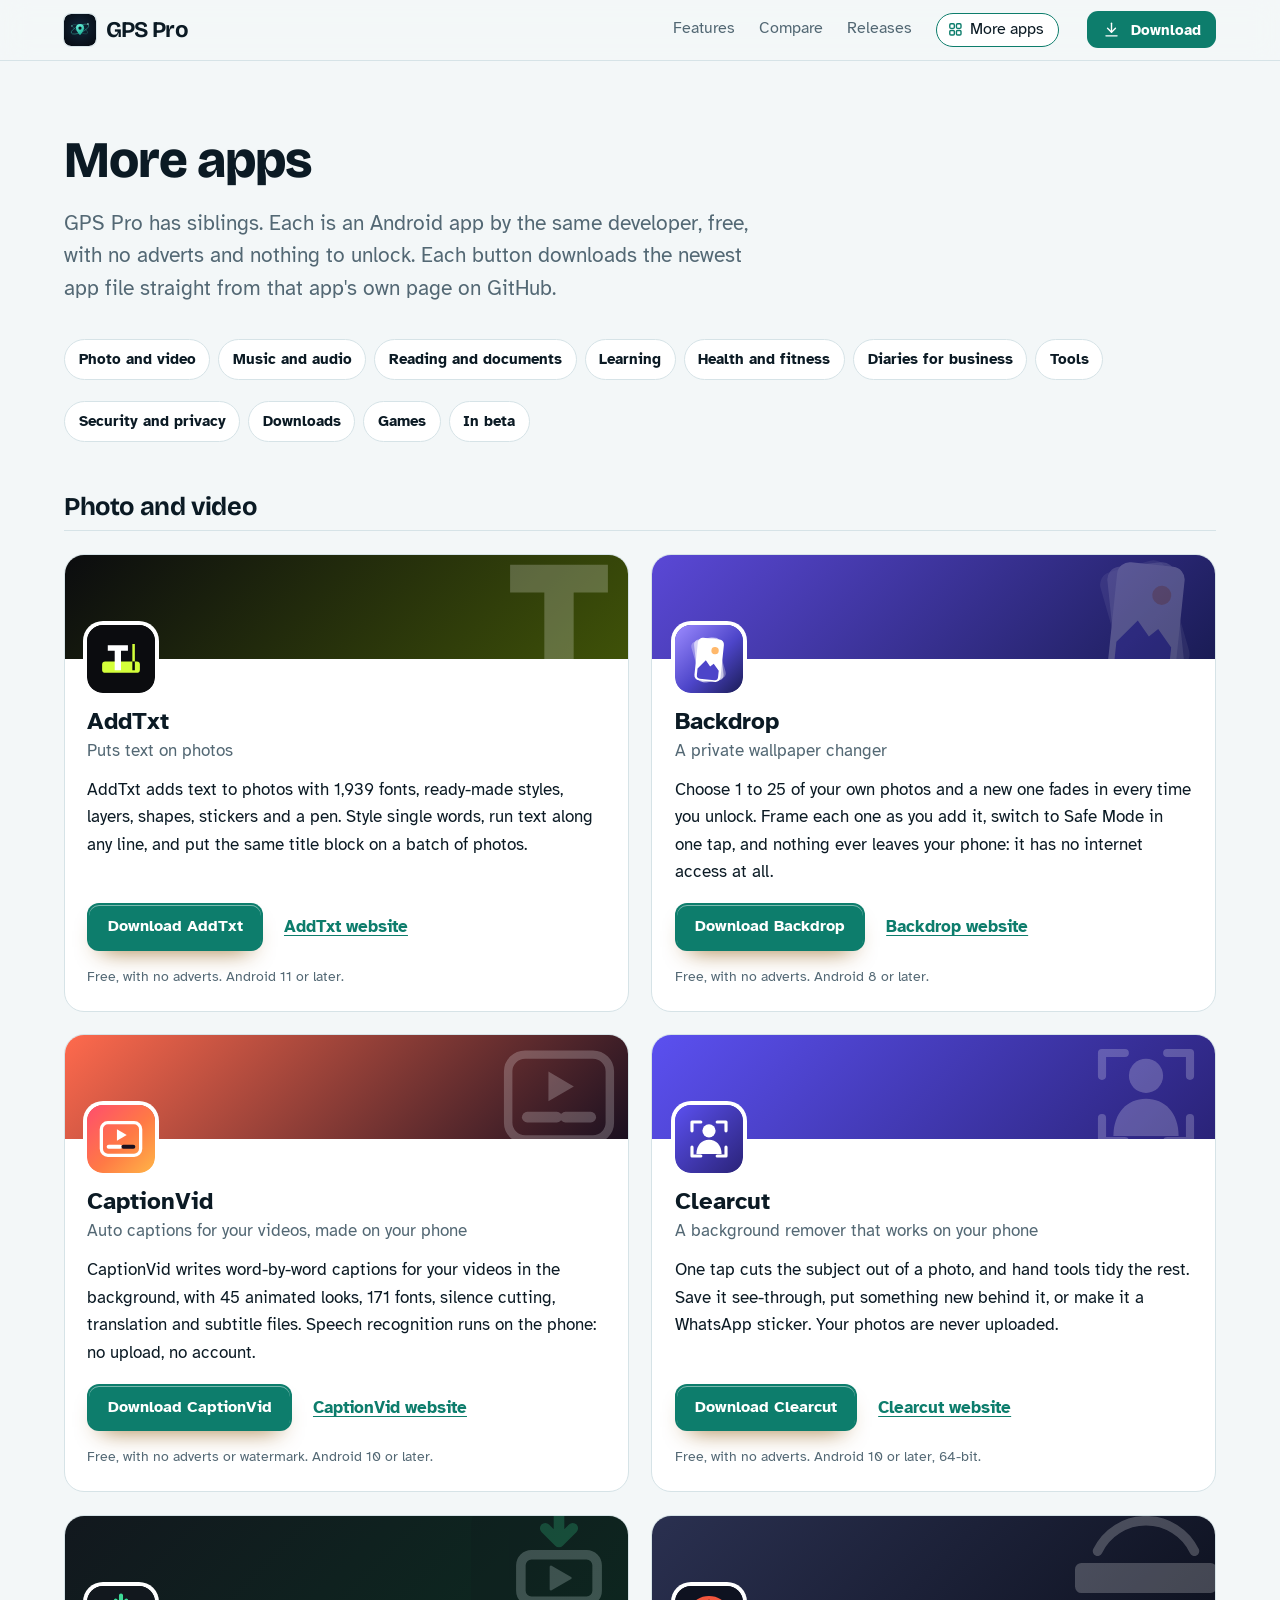
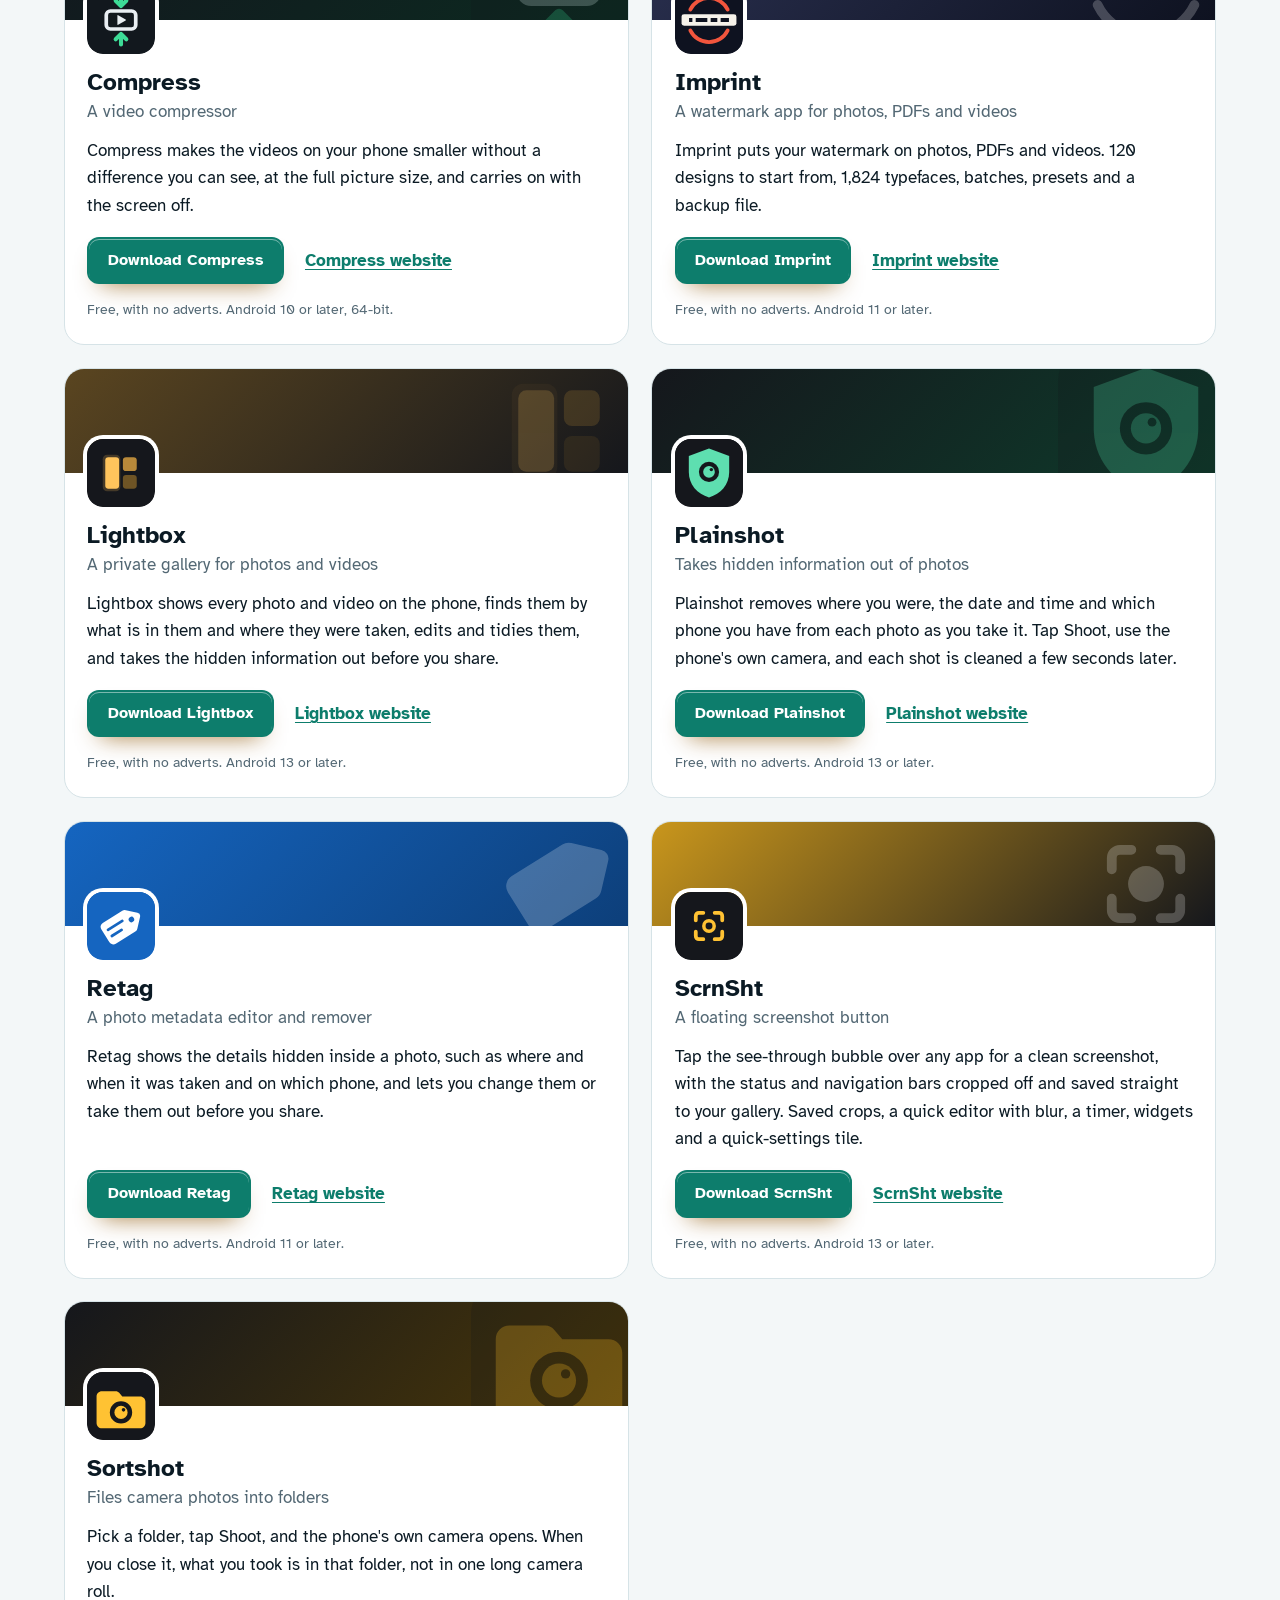
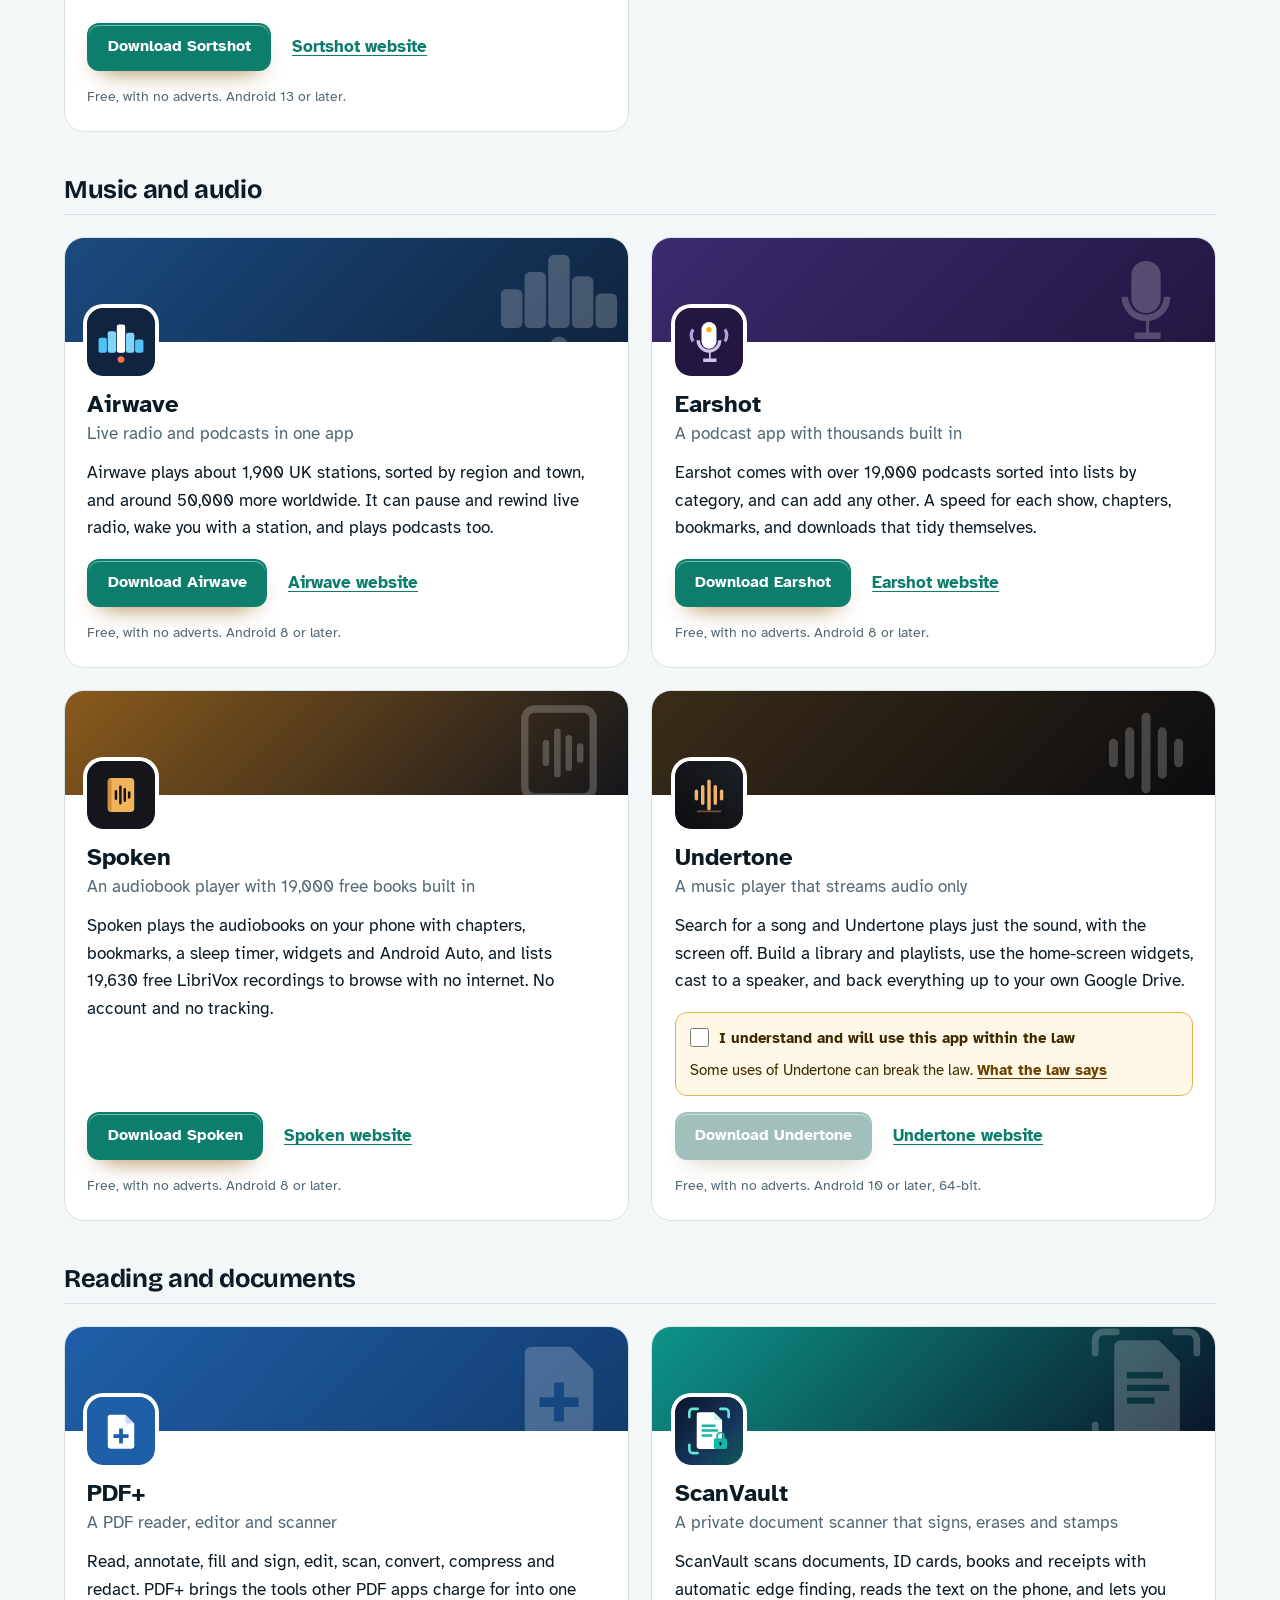
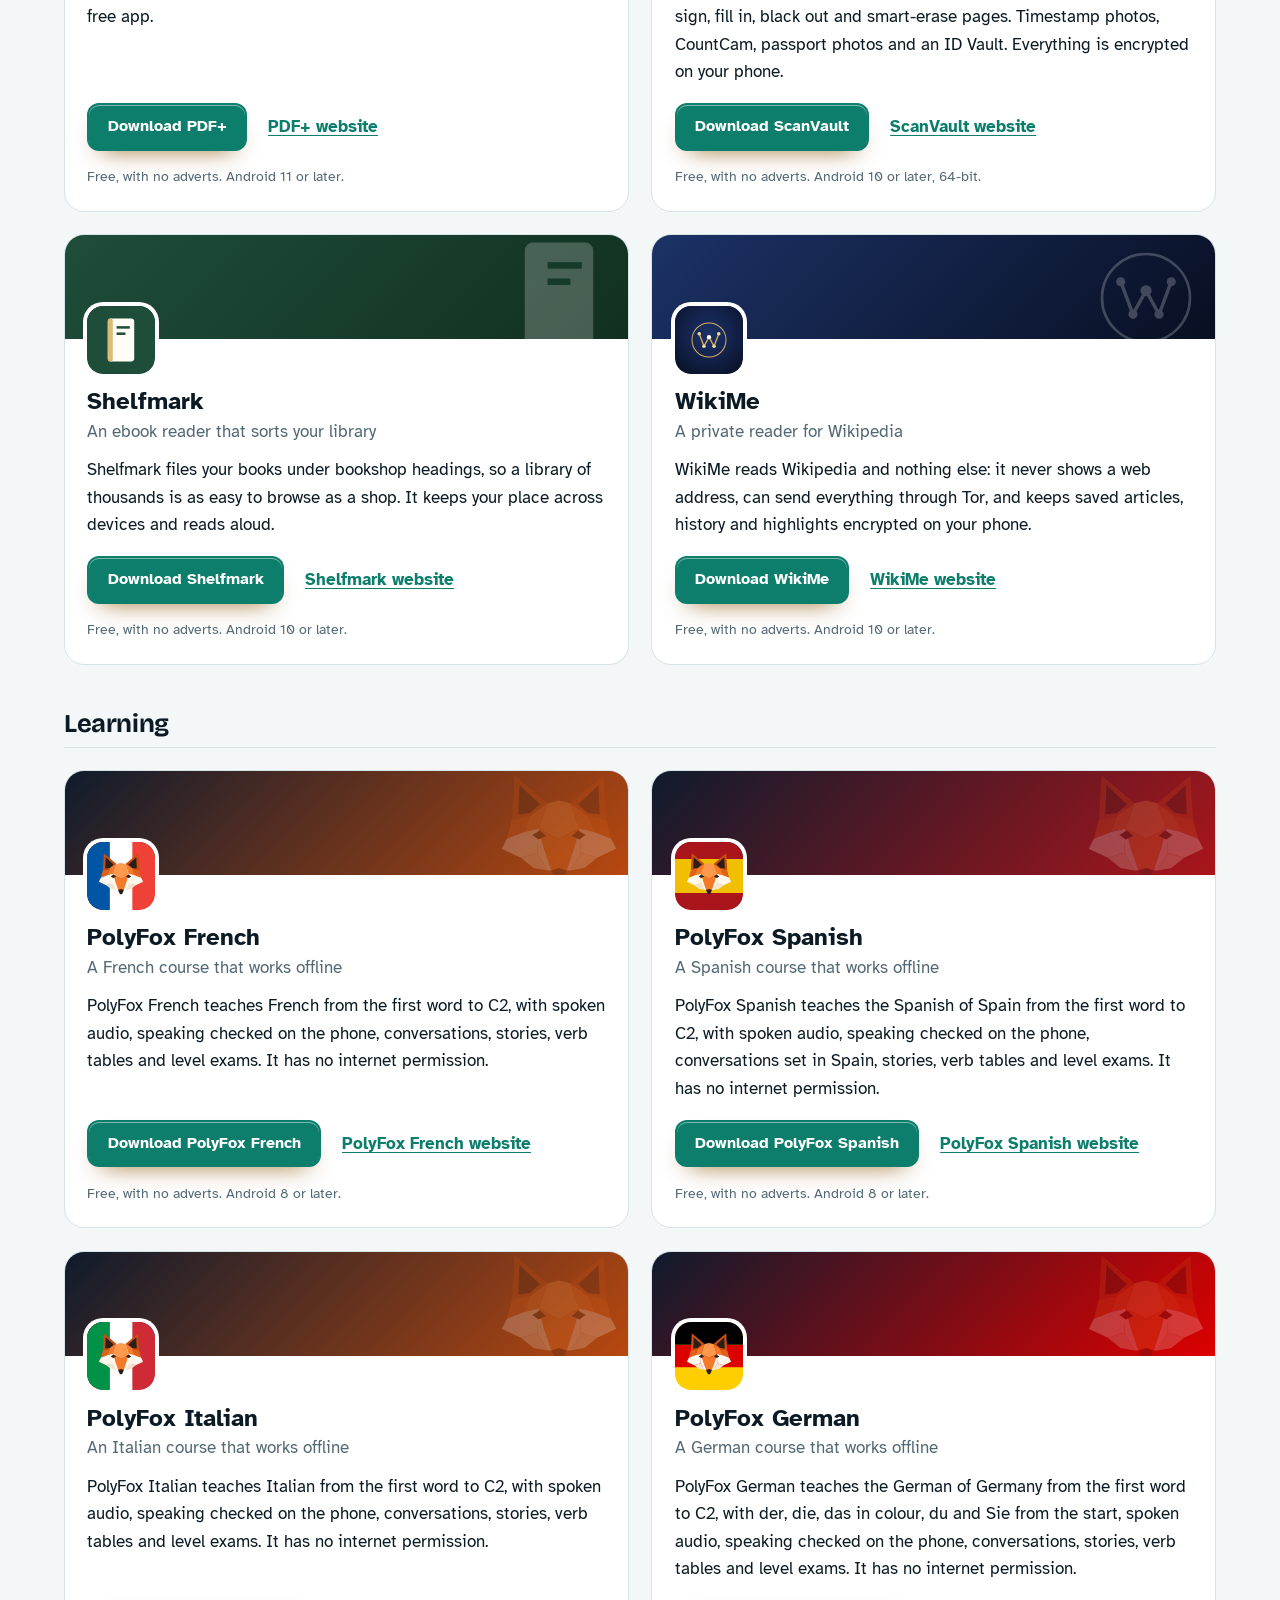
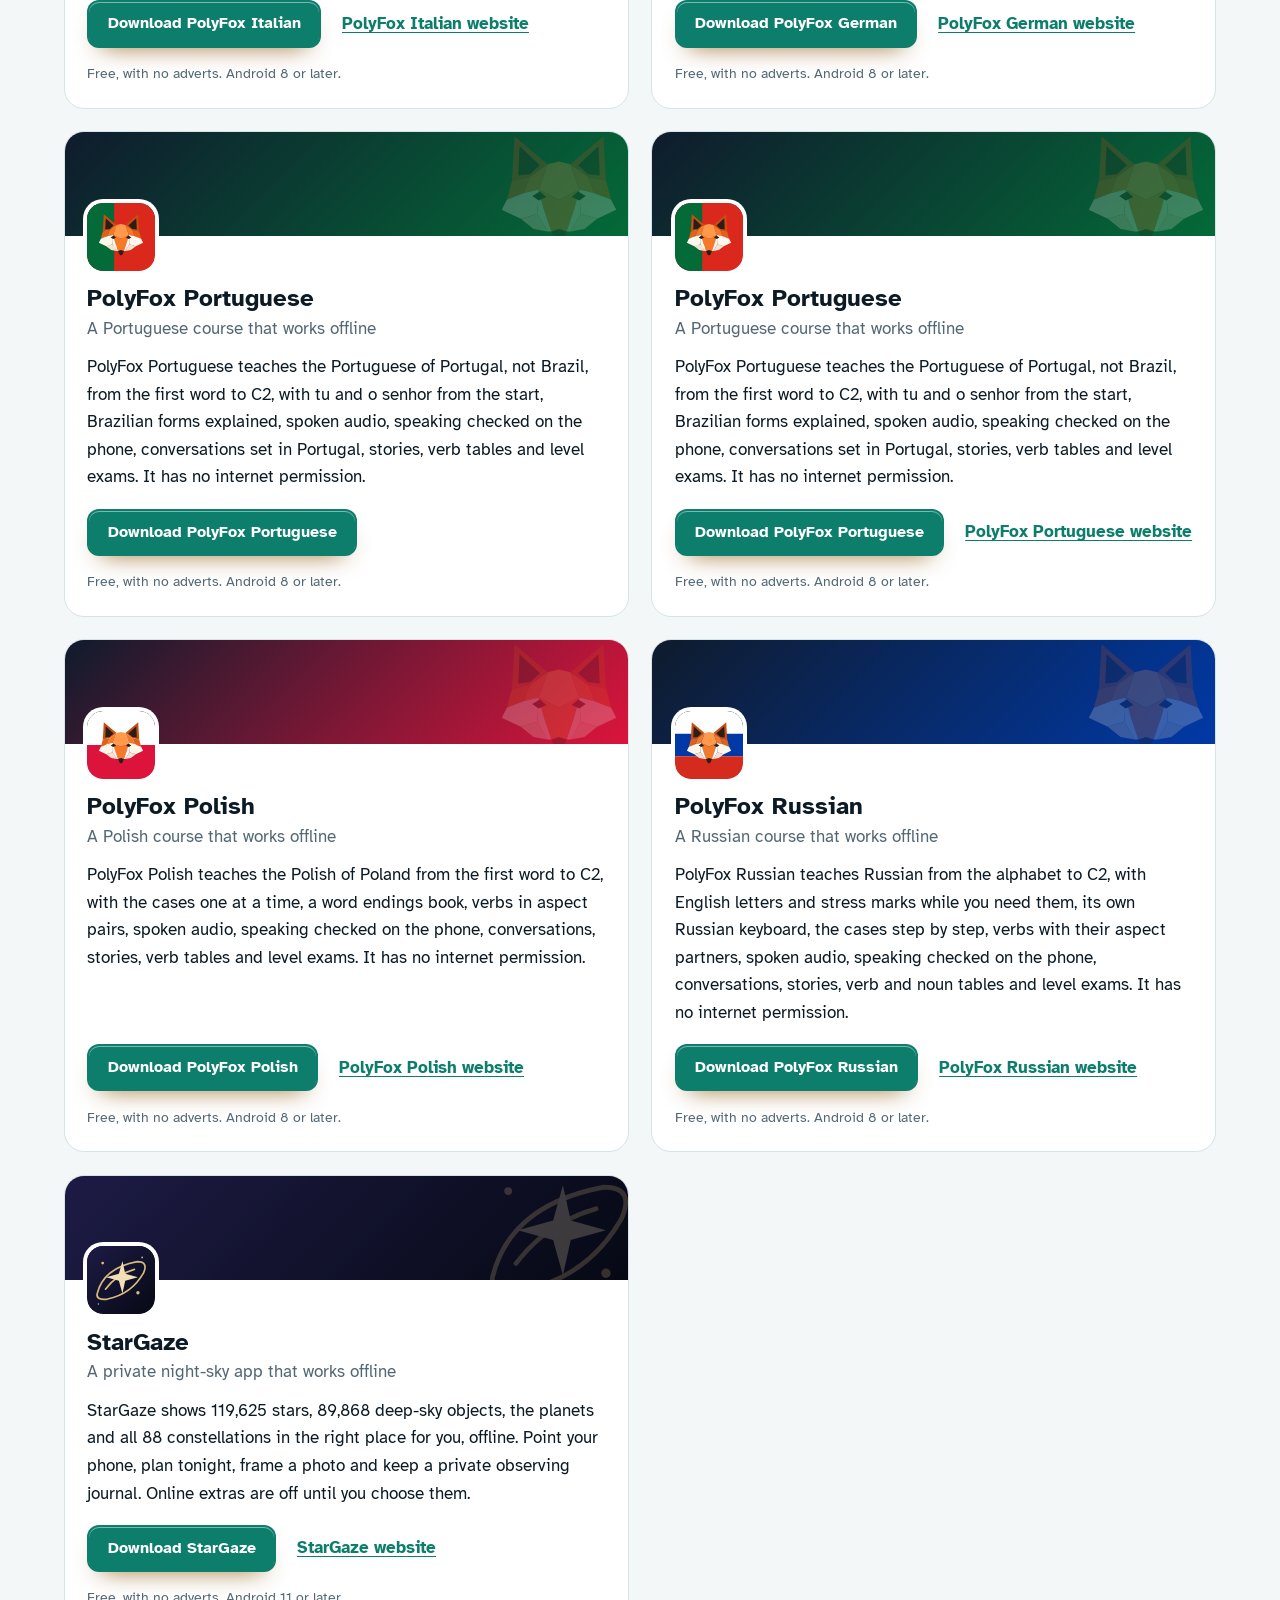
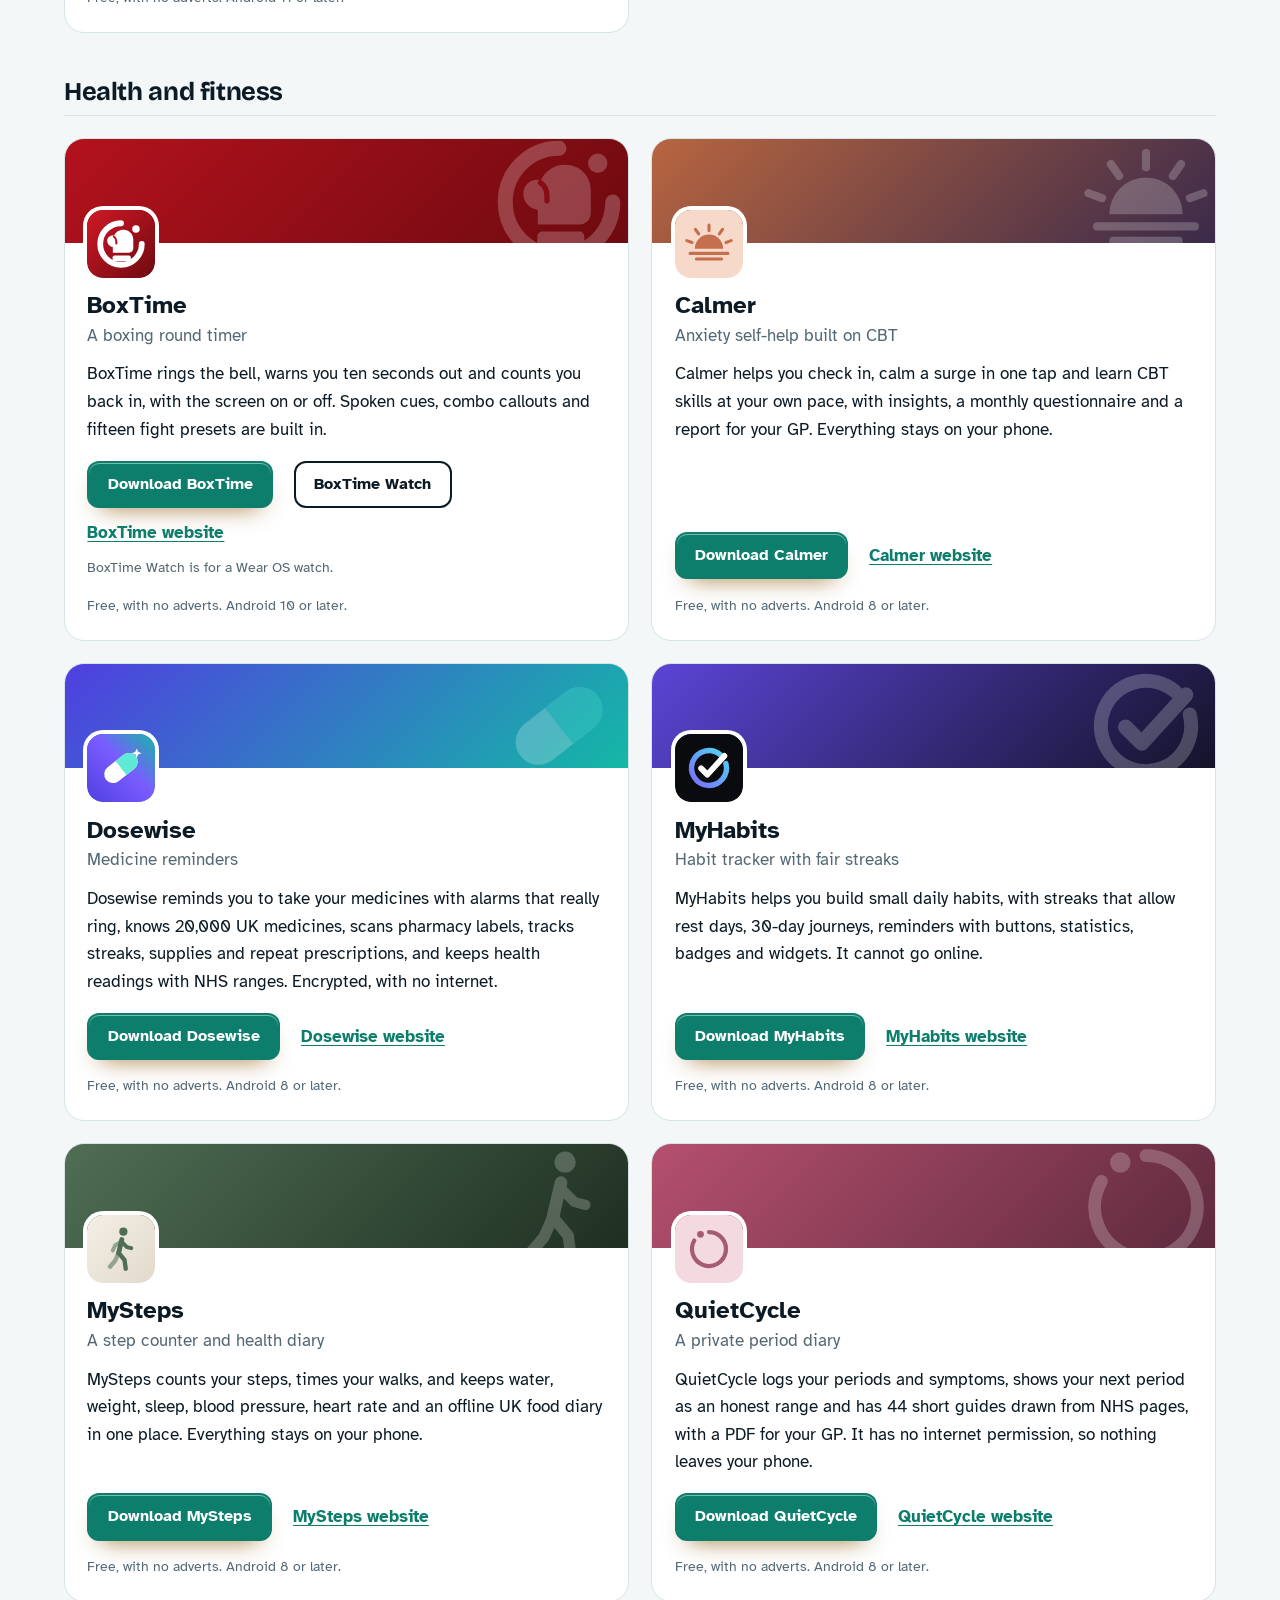
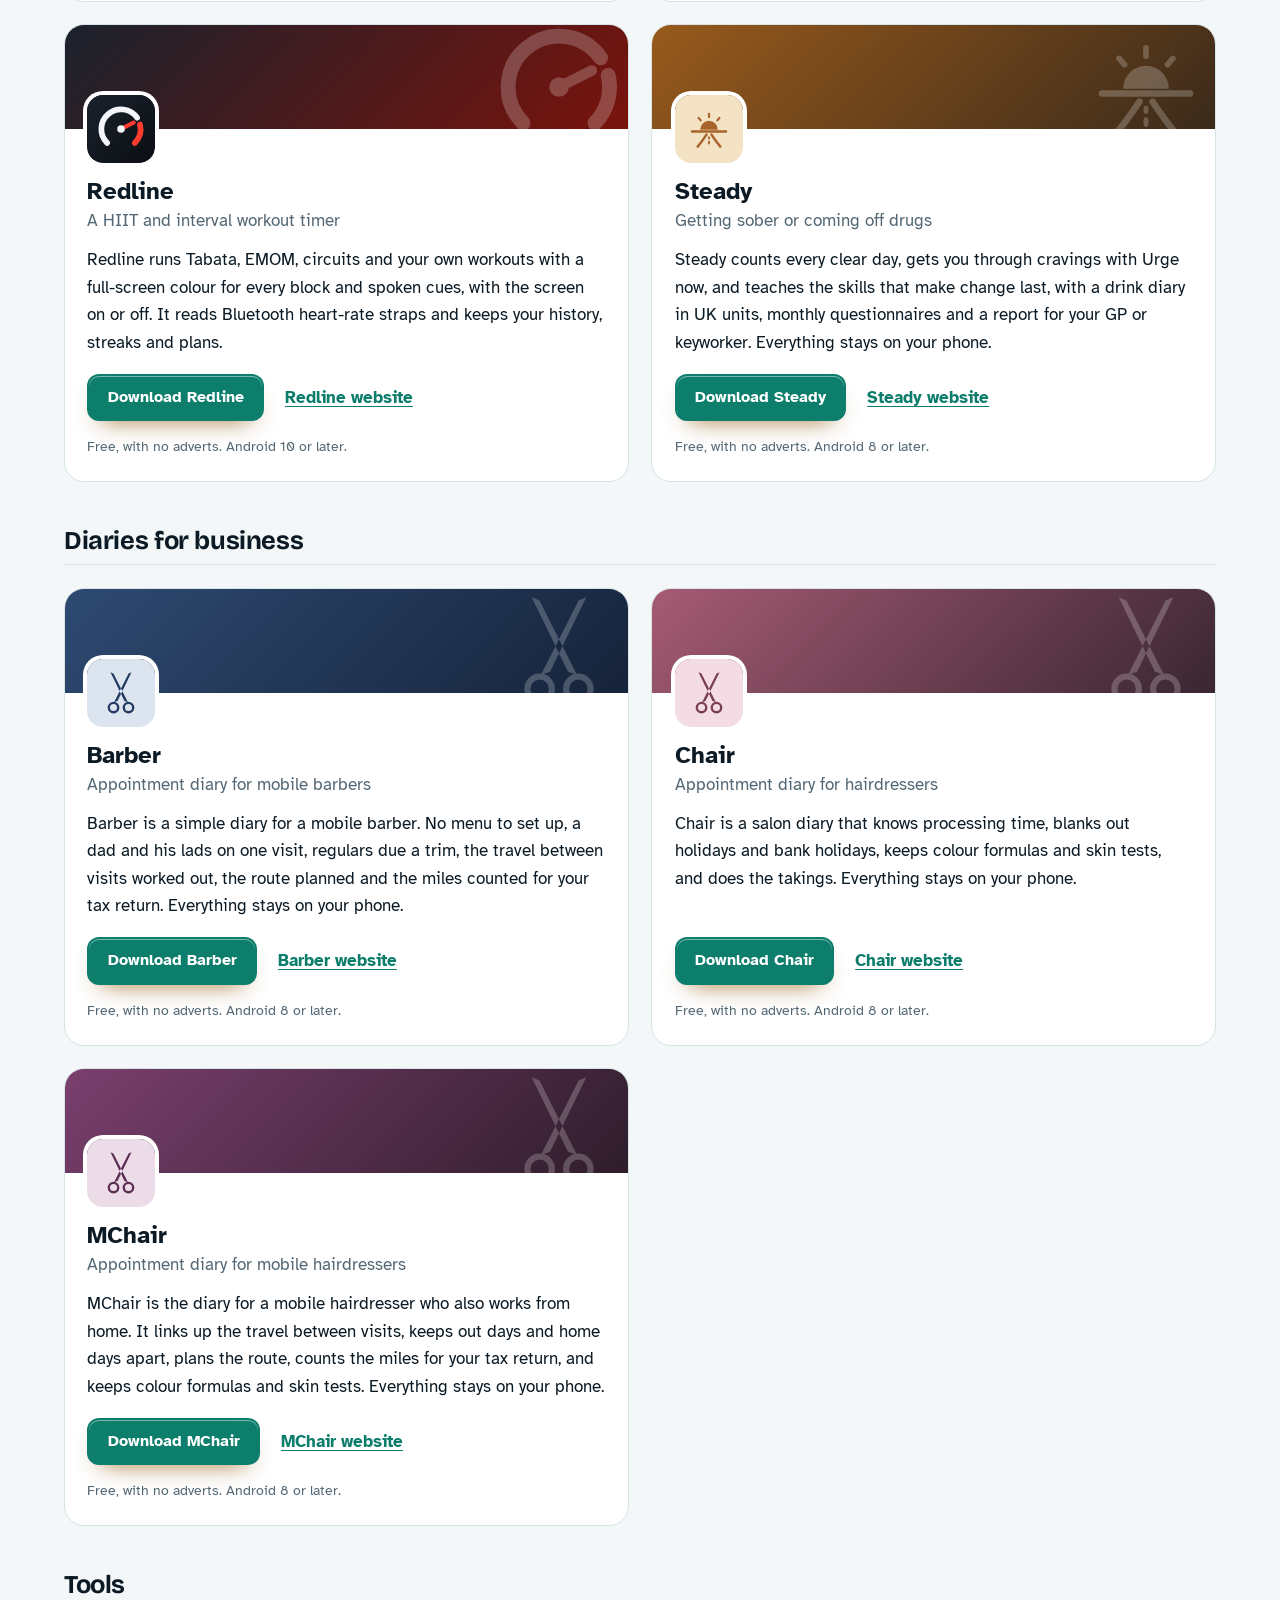
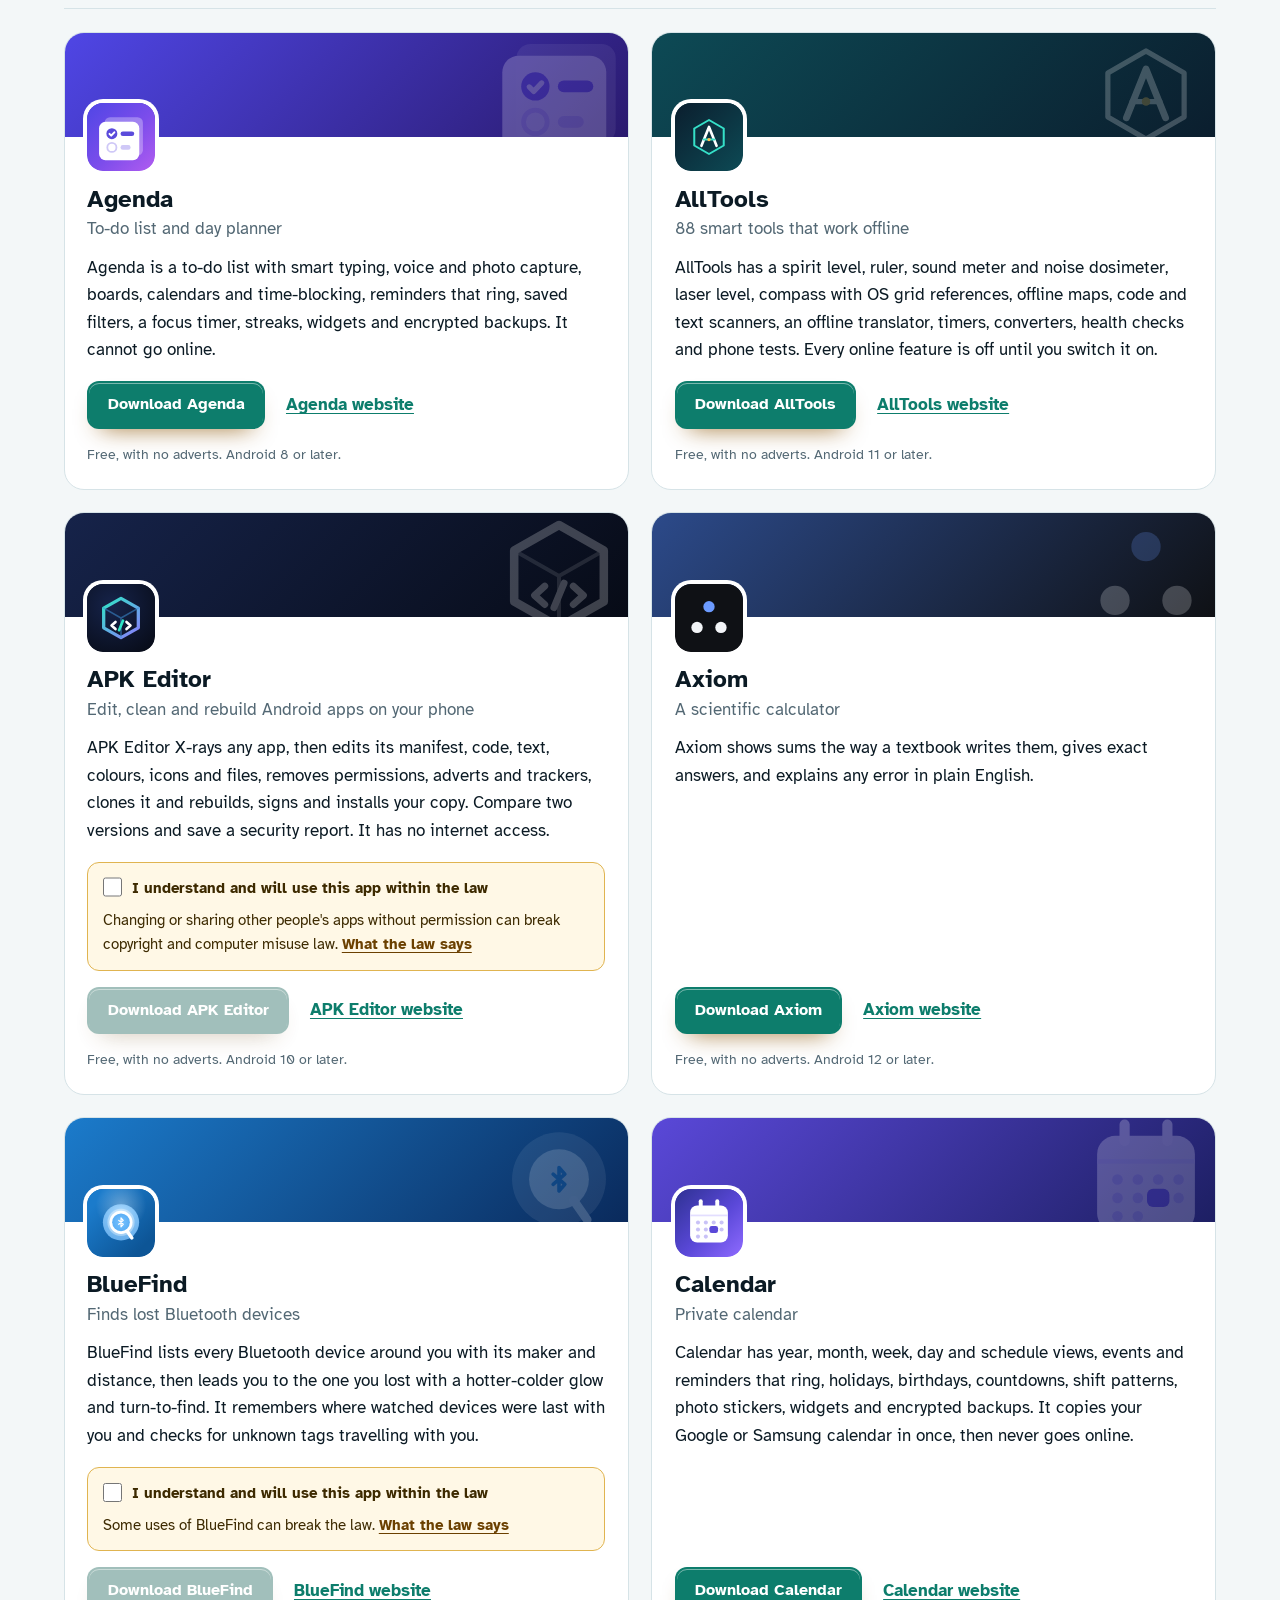
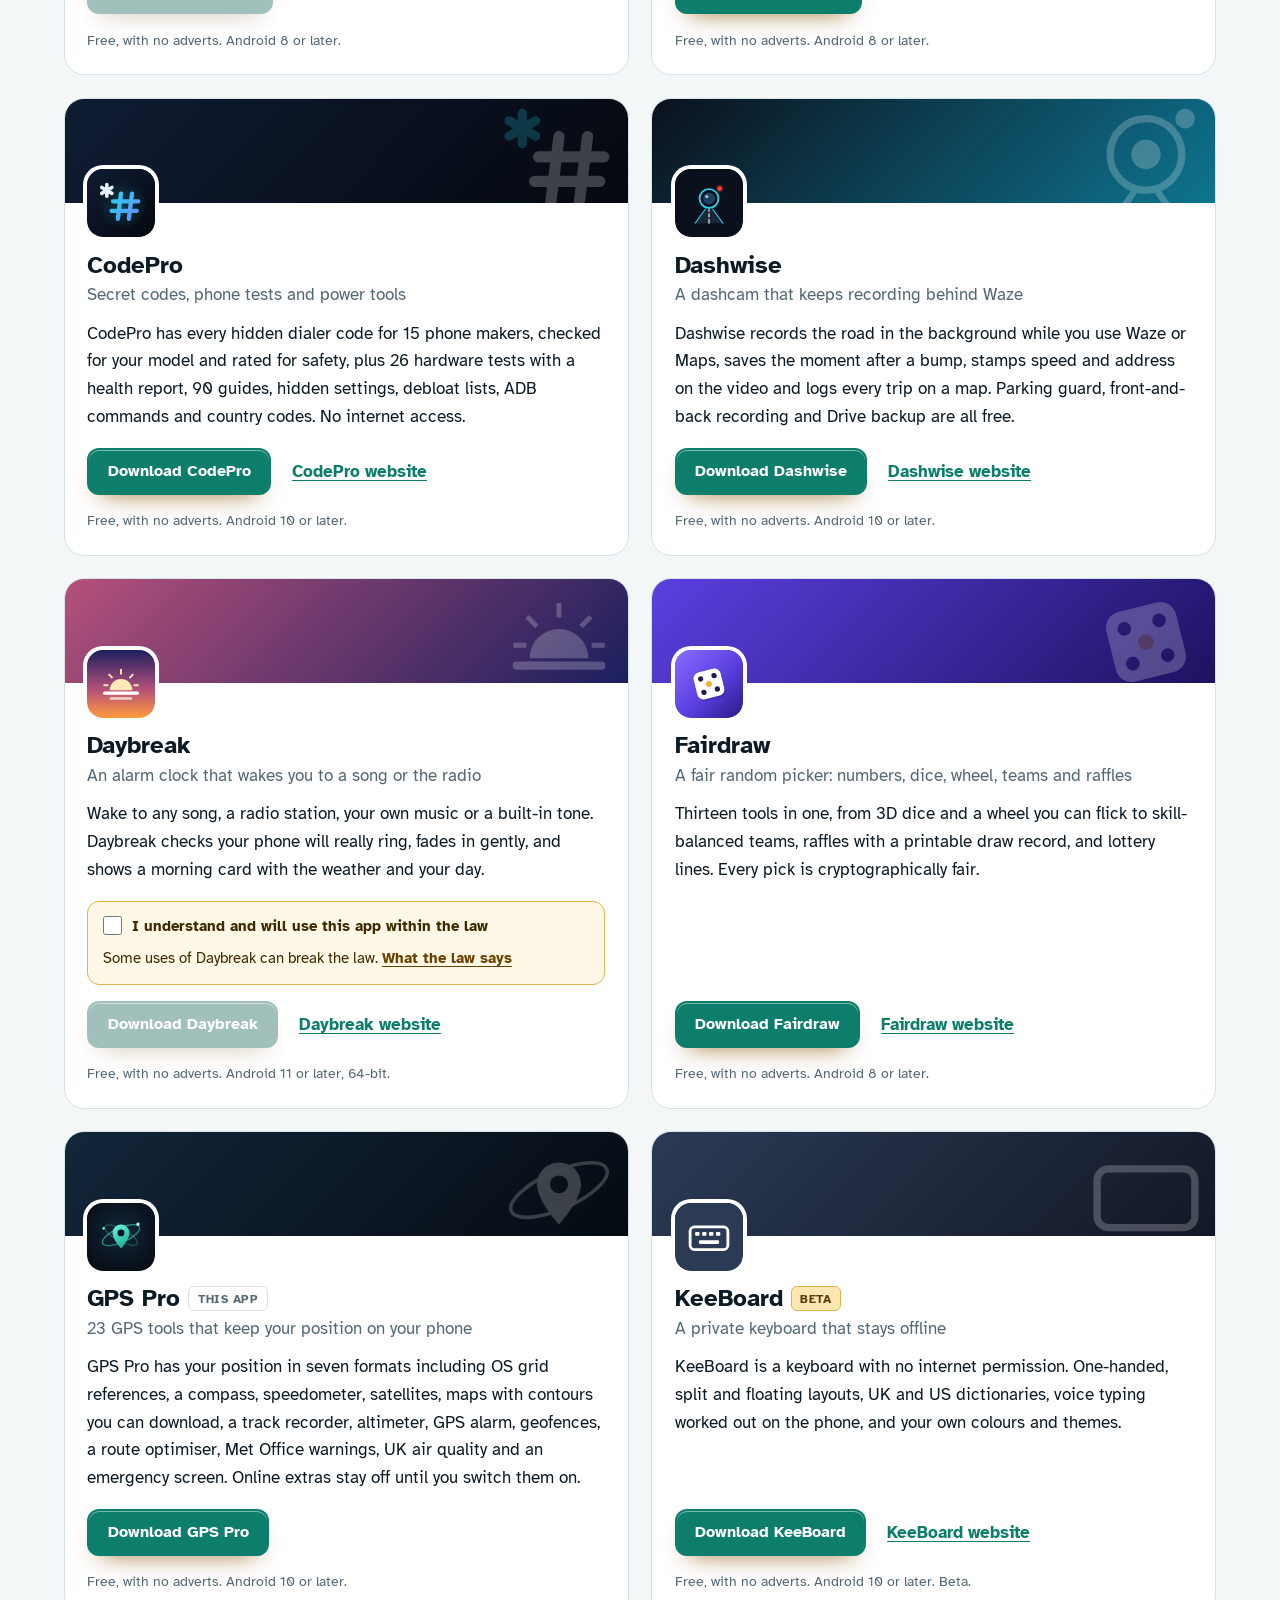
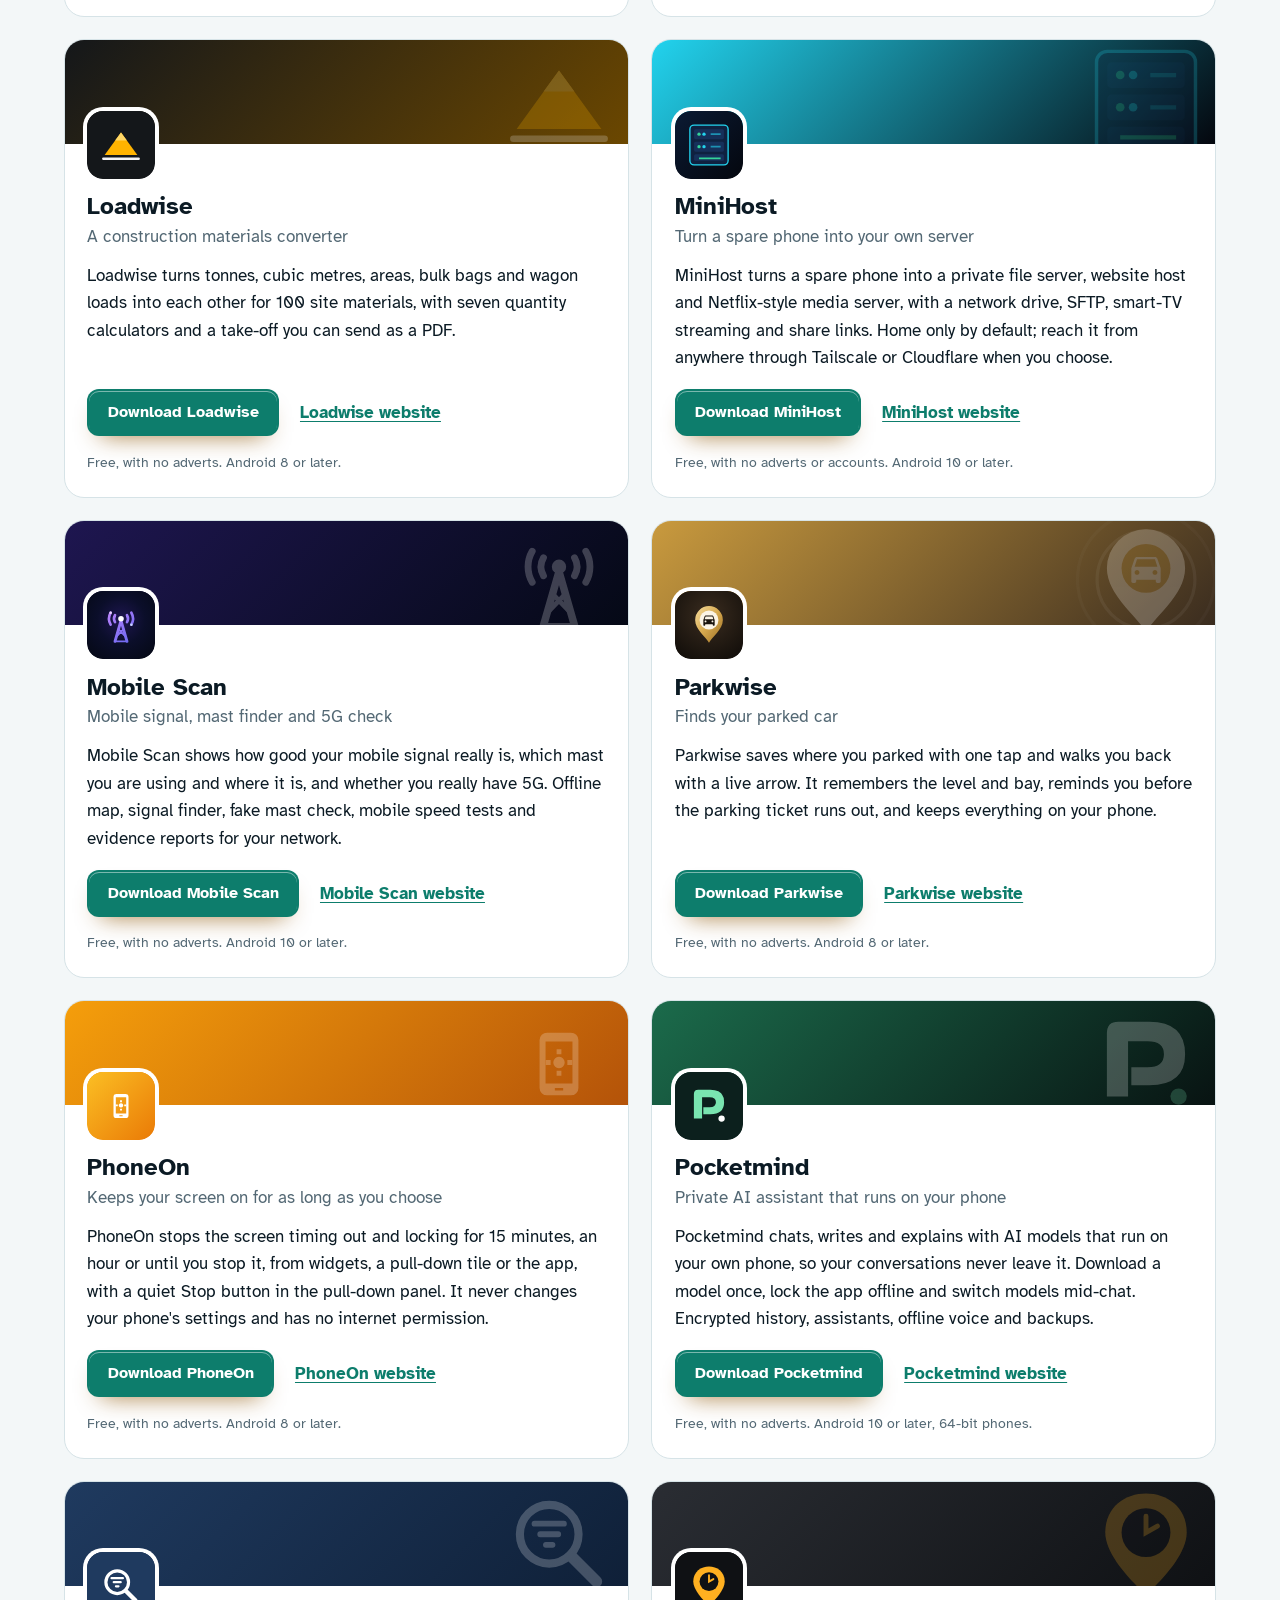
==== commit 108448eb: "More apps: add PolyFox Portuguese" ====
--- a/more-apps.html
+++ b/more-apps.html
@@ -4,7 +4,7 @@
 <meta charset="utf-8">
 <meta name="viewport" content="width=device-width, initial-scale=1">
 <title>More free Android apps from the maker of GPS Pro</title>
-<meta name="description" content="All 95 free Android apps from the maker of GPS Pro, in one list by category, each with its download and a link to its website.">
+<meta name="description" content="All 96 free Android apps from the maker of GPS Pro, in one list by category, each with its download and a link to its website.">
 <meta name="author" content="Jonathan Jackson">
 <link rel="canonical" href="https://customgpter.github.io/gpspro/more-apps.html">
 <meta name="theme-color" content="#f3f7f8" media="(prefers-color-scheme: light)">
@@ -12,7 +12,7 @@
 <meta property="og:type" content="website">
 <meta property="og:site_name" content="GPS Pro">
 <meta property="og:title" content="More free Android apps from the maker of GPS Pro">
-<meta property="og:description" content="All 95 free Android apps from the maker of GPS Pro, in one list by category, each with its download and a link to its website.">
+<meta property="og:description" content="All 96 free Android apps from the maker of GPS Pro, in one list by category, each with its download and a link to its website.">
 <meta property="og:url" content="https://customgpter.github.io/gpspro/more-apps.html">
 <meta property="og:image" content="https://customgpter.github.io/gpspro/assets/og.png">
 <meta property="og:image:width" content="1200">
@@ -26,7 +26,7 @@
 <link rel="preload" href="./assets/fonts/atkinson-hyperlegible-latin-400-normal.woff2" as="font" type="font/woff2" crossorigin>
 <link rel="stylesheet" href="./assets/site.css?v=1">
 <link rel="stylesheet" href="./assets/house.css?v=1">
-<script type="application/ld+json">{"@context":"https://schema.org","@type":"ItemList","name":"Apps from the maker of GPS Pro","url":"https://customgpter.github.io/gpspro/more-apps.html","itemListElement":[{"@type":"ListItem","position":1,"name":"AddTxt","url":"https://customgpter.github.io/addtxt/"},{"@type":"ListItem","position":2,"name":"Backdrop","url":"https://customgpter.github.io/backdrop/"},{"@type":"ListItem","position":3,"name":"CaptionVid","url":"https://customgpter.github.io/captionvid/"},{"@type":"ListItem","position":4,"name":"Clearcut","url":"https://customgpter.github.io/clearcut/"},{"@type":"ListItem","position":5,"name":"Compress","url":"https://customgpter.github.io/compress/"},{"@type":"ListItem","position":6,"name":"Imprint","url":"https://customgpter.github.io/imprint/"},{"@type":"ListItem","position":7,"name":"Lightbox","url":"https://customgpter.github.io/lightbox/"},{"@type":"ListItem","position":8,"name":"Plainshot","url":"https://customgpter.github.io/plainshot/"},{"@type":"ListItem","position":9,"name":"Retag","url":"https://customgpter.github.io/retag/"},{"@type":"ListItem","position":10,"name":"ScrnSht","url":"https://customgpter.github.io/scrnsht/"},{"@type":"ListItem","position":11,"name":"Sortshot","url":"https://customgpter.github.io/sortshot/"},{"@type":"ListItem","position":12,"name":"Airwave","url":"https://customgpter.github.io/airwave/"},{"@type":"ListItem","position":13,"name":"Earshot","url":"https://customgpter.github.io/earshot/"},{"@type":"ListItem","position":14,"name":"Spoken","url":"https://customgpter.github.io/spoken/"},{"@type":"ListItem","position":15,"name":"Undertone","url":"https://customgpter.github.io/undertone/"},{"@type":"ListItem","position":16,"name":"PDF+","url":"https://customgpter.github.io/pdfplus/"},{"@type":"ListItem","position":17,"name":"ScanVault","url":"https://customgpter.github.io/scanvault/"},{"@type":"ListItem","position":18,"name":"Shelfmark","url":"https://customgpter.github.io/shelfmark/"},{"@type":"ListItem","position":19,"name":"WikiMe","url":"https://customgpter.github.io/wikime/"},{"@type":"ListItem","position":20,"name":"PolyFox French","url":"https://customgpter.github.io/polyfox/"},{"@type":"ListItem","position":21,"name":"PolyFox German","url":"https://customgpter.github.io/polyfox-german/"},{"@type":"ListItem","position":22,"name":"PolyFox Polish","url":"https://customgpter.github.io/polyfox-polish/"},{"@type":"ListItem","position":23,"name":"PolyFox Russian","url":"https://customgpter.github.io/polyfox-russian/"},{"@type":"ListItem","position":24,"name":"StarGaze","url":"https://customgpter.github.io/stargaze/"},{"@type":"ListItem","position":25,"name":"BoxTime","url":"https://customgpter.github.io/boxtime/"},{"@type":"ListItem","position":26,"name":"Calmer","url":"https://customgpter.github.io/calmer/"},{"@type":"ListItem","position":27,"name":"Dosewise","url":"https://customgpter.github.io/dosewise/"},{"@type":"ListItem","position":28,"name":"MyHabits","url":"https://customgpter.github.io/myhabits/"},{"@type":"ListItem","position":29,"name":"MySteps","url":"https://customgpter.github.io/mysteps/"},{"@type":"ListItem","position":30,"name":"QuietCycle","url":"https://customgpter.github.io/quietcycle/"},{"@type":"ListItem","position":31,"name":"Redline","url":"https://customgpter.github.io/redline/"},{"@type":"ListItem","position":32,"name":"Steady","url":"https://customgpter.github.io/steady/"},{"@type":"ListItem","position":33,"name":"Barber","url":"https://customgpter.github.io/barber/"},{"@type":"ListItem","position":34,"name":"Chair","url":"https://customgpter.github.io/chair/"},{"@type":"ListItem","position":35,"name":"MChair","url":"https://customgpter.github.io/mchair/"},{"@type":"ListItem","position":36,"name":"Agenda","url":"https://customgpter.github.io/agenda/"},{"@type":"ListItem","position":37,"name":"AllTools","url":"https://customgpter.github.io/alltools/"},{"@type":"ListItem","position":38,"name":"APK Editor","url":"https://customgpter.github.io/apkeditor/"},{"@type":"ListItem","position":39,"name":"Axiom","url":"https://customgpter.github.io/axiom/"},{"@type":"ListItem","position":40,"name":"BlueFind","url":"https://customgpter.github.io/bluefind/"},{"@type":"ListItem","position":41,"name":"Calendar","url":"https://customgpter.github.io/calendar/"},{"@type":"ListItem","position":42,"name":"CodePro","url":"https://customgpter.github.io/codepro/"},{"@type":"ListItem","position":43,"name":"Dashwise","url":"https://customgpter.github.io/dashwise/"},{"@type":"ListItem","position":44,"name":"Daybreak","url":"https://customgpter.github.io/daybreak/"},{"@type":"ListItem","position":45,"name":"Fairdraw","url":"https://customgpter.github.io/fairdraw/"},{"@type":"ListItem","position":46,"name":"GPS Pro","url":"https://customgpter.github.io/gpspro/"},{"@type":"ListItem","position":47,"name":"KeeBoard","url":"https://customgpter.github.io/keeboard/"},{"@type":"ListItem","position":48,"name":"Loadwise","url":"https://customgpter.github.io/loadwise/"},{"@type":"ListItem","position":49,"name":"MiniHost","url":"https://customgpter.github.io/minihost/"},{"@type":"ListItem","position":50,"name":"Mobile Scan","url":"https://customgpter.github.io/mobilescan/"},{"@type":"ListItem","position":51,"name":"Parkwise","url":"https://customgpter.github.io/parkwise/"},{"@type":"ListItem","position":52,"name":"Pocketmind","url":"https://customgpter.github.io/pocketmind/"},{"@type":"ListItem","position":53,"name":"Refine","url":"https://customgpter.github.io/refine/"},{"@type":"ListItem","position":54,"name":"Shiftwise","url":"https://customgpter.github.io/shiftwise/"},{"@type":"ListItem","position":55,"name":"SimpleCalc","url":"https://customgpter.github.io/simplecalc/"},{"@type":"ListItem","position":56,"name":"Skyline","url":"https://customgpter.github.io/skyline/"},{"@type":"ListItem","position":57,"name":"Slipway","url":"https://customgpter.github.io/slipway/"},{"@type":"ListItem","position":58,"name":"Tagger","url":"https://customgpter.github.io/tagger/"},{"@type":"ListItem","position":59,"name":"TotalClean","url":"https://customgpter.github.io/totalclean/"},{"@type":"ListItem","position":60,"name":"TVLink","url":"https://customgpter.github.io/tvlink/"},{"@type":"ListItem","position":61,"name":"Unbox","url":"https://customgpter.github.io/unbox/"},{"@type":"ListItem","position":62,"name":"WhatsKeep","url":"https://customgpter.github.io/whatskeep/"},{"@type":"ListItem","position":63,"name":"WiFi Scan","url":"https://customgpter.github.io/wifiscan/"},{"@type":"ListItem","position":64,"name":"Auditly","url":"https://customgpter.github.io/auditly/"},{"@type":"ListItem","position":65,"name":"Backchannel","url":"https://customgpter.github.io/backchannel/"},{"@type":"ListItem","position":66,"name":"ENotes","url":"https://customgpter.github.io/enotes/"},{"@type":"ListItem","position":67,"name":"FindMe","url":"https://customgpter.github.io/findme/"},{"@type":"ListItem","position":68,"name":"iLock","url":"https://customgpter.github.io/ilock/"},{"@type":"ListItem","position":69,"name":"ImSafe","url":"https://customgpter.github.io/imsafe/"},{"@type":"ListItem","position":70,"name":"IShred","url":"https://customgpter.github.io/ishred/"},{"@type":"ListItem","position":71,"name":"LockBox","url":"https://customgpter.github.io/lockbox/"},{"@type":"ListItem","position":72,"name":"PassVault","url":"https://customgpter.github.io/passvault/"},{"@type":"ListItem","position":73,"name":"SpyFind","url":"https://customgpter.github.io/spyfind/"},{"@type":"ListItem","position":74,"name":"TextWipe","url":"https://customgpter.github.io/textwipe/"},{"@type":"ListItem","position":75,"name":"Tracewire","url":"https://customgpter.github.io/tracewire/"},{"@type":"ListItem","position":76,"name":"Vigil","url":"https://customgpter.github.io/vigil/"},{"@type":"ListItem","position":77,"name":"Grab","url":"https://customgpter.github.io/grab/"},{"@type":"ListItem","position":78,"name":"Swarm","url":"https://customgpter.github.io/swarm/"},{"@type":"ListItem","position":79,"name":"Plane Games","url":"https://customgpter.github.io/plane-games/"},{"@type":"ListItem","position":80,"name":"Ninefold","url":"https://customgpter.github.io/ninefold/"},{"@type":"ListItem","position":81,"name":"Cubewise","url":"https://customgpter.github.io/cubewise/"},{"@type":"ListItem","position":82,"name":"Tilewise","url":"https://customgpter.github.io/tilewise/"},{"@type":"ListItem","position":83,"name":"Letterwise","url":"https://customgpter.github.io/letterwise/"},{"@type":"ListItem","position":84,"name":"Kingside","url":"https://customgpter.github.io/kingside/"},{"@type":"ListItem","position":85,"name":"Deckhand","url":"https://customgpter.github.io/deckhand/"},{"@type":"ListItem","position":86,"name":"SNESForge","url":"https://customgpter.github.io/snesforge/"},{"@type":"ListItem","position":87,"name":"Fame Boy","url":"https://customgpter.github.io/fameboy/"},{"@type":"ListItem","position":88,"name":"PSPPro","url":"https://customgpter.github.io/psppro/"},{"@type":"ListItem","position":89,"name":"MegaGen","url":"https://customgpter.github.io/megagen/"},{"@type":"ListItem","position":90,"name":"QVR","url":"https://customgpter.github.io/qvr/"},{"@type":"ListItem","position":91,"name":"QVR Watch","url":"https://customgpter.github.io/qvr-watch/"},{"@type":"ListItem","position":92,"name":"QVRLite","url":"https://customgpter.github.io/qvrlite/"},{"@type":"ListItem","position":93,"name":"Onionz","url":"https://customgpter.github.io/onionz/"},{"@type":"ListItem","position":94,"name":"OnionzWeb","url":"https://customgpter.github.io/onionzweb/"}]}</script>
+<script type="application/ld+json">{"@context":"https://schema.org","@type":"ItemList","name":"Apps from the maker of GPS Pro","url":"https://customgpter.github.io/gpspro/more-apps.html","itemListElement":[{"@type":"ListItem","position":1,"name":"AddTxt","url":"https://customgpter.github.io/addtxt/"},{"@type":"ListItem","position":2,"name":"Backdrop","url":"https://customgpter.github.io/backdrop/"},{"@type":"ListItem","position":3,"name":"CaptionVid","url":"https://customgpter.github.io/captionvid/"},{"@type":"ListItem","position":4,"name":"Clearcut","url":"https://customgpter.github.io/clearcut/"},{"@type":"ListItem","position":5,"name":"Compress","url":"https://customgpter.github.io/compress/"},{"@type":"ListItem","position":6,"name":"Imprint","url":"https://customgpter.github.io/imprint/"},{"@type":"ListItem","position":7,"name":"Lightbox","url":"https://customgpter.github.io/lightbox/"},{"@type":"ListItem","position":8,"name":"Plainshot","url":"https://customgpter.github.io/plainshot/"},{"@type":"ListItem","position":9,"name":"Retag","url":"https://customgpter.github.io/retag/"},{"@type":"ListItem","position":10,"name":"ScrnSht","url":"https://customgpter.github.io/scrnsht/"},{"@type":"ListItem","position":11,"name":"Sortshot","url":"https://customgpter.github.io/sortshot/"},{"@type":"ListItem","position":12,"name":"Airwave","url":"https://customgpter.github.io/airwave/"},{"@type":"ListItem","position":13,"name":"Earshot","url":"https://customgpter.github.io/earshot/"},{"@type":"ListItem","position":14,"name":"Spoken","url":"https://customgpter.github.io/spoken/"},{"@type":"ListItem","position":15,"name":"Undertone","url":"https://customgpter.github.io/undertone/"},{"@type":"ListItem","position":16,"name":"PDF+","url":"https://customgpter.github.io/pdfplus/"},{"@type":"ListItem","position":17,"name":"ScanVault","url":"https://customgpter.github.io/scanvault/"},{"@type":"ListItem","position":18,"name":"Shelfmark","url":"https://customgpter.github.io/shelfmark/"},{"@type":"ListItem","position":19,"name":"WikiMe","url":"https://customgpter.github.io/wikime/"},{"@type":"ListItem","position":20,"name":"PolyFox French","url":"https://customgpter.github.io/polyfox/"},{"@type":"ListItem","position":21,"name":"PolyFox German","url":"https://customgpter.github.io/polyfox-german/"},{"@type":"ListItem","position":22,"name":"PolyFox Portuguese","url":"https://customgpter.github.io/polyfox-portuguese/"},{"@type":"ListItem","position":23,"name":"PolyFox Polish","url":"https://customgpter.github.io/polyfox-polish/"},{"@type":"ListItem","position":24,"name":"PolyFox Russian","url":"https://customgpter.github.io/polyfox-russian/"},{"@type":"ListItem","position":25,"name":"StarGaze","url":"https://customgpter.github.io/stargaze/"},{"@type":"ListItem","position":26,"name":"BoxTime","url":"https://customgpter.github.io/boxtime/"},{"@type":"ListItem","position":27,"name":"Calmer","url":"https://customgpter.github.io/calmer/"},{"@type":"ListItem","position":28,"name":"Dosewise","url":"https://customgpter.github.io/dosewise/"},{"@type":"ListItem","position":29,"name":"MyHabits","url":"https://customgpter.github.io/myhabits/"},{"@type":"ListItem","position":30,"name":"MySteps","url":"https://customgpter.github.io/mysteps/"},{"@type":"ListItem","position":31,"name":"QuietCycle","url":"https://customgpter.github.io/quietcycle/"},{"@type":"ListItem","position":32,"name":"Redline","url":"https://customgpter.github.io/redline/"},{"@type":"ListItem","position":33,"name":"Steady","url":"https://customgpter.github.io/steady/"},{"@type":"ListItem","position":34,"name":"Barber","url":"https://customgpter.github.io/barber/"},{"@type":"ListItem","position":35,"name":"Chair","url":"https://customgpter.github.io/chair/"},{"@type":"ListItem","position":36,"name":"MChair","url":"https://customgpter.github.io/mchair/"},{"@type":"ListItem","position":37,"name":"Agenda","url":"https://customgpter.github.io/agenda/"},{"@type":"ListItem","position":38,"name":"AllTools","url":"https://customgpter.github.io/alltools/"},{"@type":"ListItem","position":39,"name":"APK Editor","url":"https://customgpter.github.io/apkeditor/"},{"@type":"ListItem","position":40,"name":"Axiom","url":"https://customgpter.github.io/axiom/"},{"@type":"ListItem","position":41,"name":"BlueFind","url":"https://customgpter.github.io/bluefind/"},{"@type":"ListItem","position":42,"name":"Calendar","url":"https://customgpter.github.io/calendar/"},{"@type":"ListItem","position":43,"name":"CodePro","url":"https://customgpter.github.io/codepro/"},{"@type":"ListItem","position":44,"name":"Dashwise","url":"https://customgpter.github.io/dashwise/"},{"@type":"ListItem","position":45,"name":"Daybreak","url":"https://customgpter.github.io/daybreak/"},{"@type":"ListItem","position":46,"name":"Fairdraw","url":"https://customgpter.github.io/fairdraw/"},{"@type":"ListItem","position":47,"name":"GPS Pro","url":"https://customgpter.github.io/gpspro/"},{"@type":"ListItem","position":48,"name":"KeeBoard","url":"https://customgpter.github.io/keeboard/"},{"@type":"ListItem","position":49,"name":"Loadwise","url":"https://customgpter.github.io/loadwise/"},{"@type":"ListItem","position":50,"name":"MiniHost","url":"https://customgpter.github.io/minihost/"},{"@type":"ListItem","position":51,"name":"Mobile Scan","url":"https://customgpter.github.io/mobilescan/"},{"@type":"ListItem","position":52,"name":"Parkwise","url":"https://customgpter.github.io/parkwise/"},{"@type":"ListItem","position":53,"name":"Pocketmind","url":"https://customgpter.github.io/pocketmind/"},{"@type":"ListItem","position":54,"name":"Refine","url":"https://customgpter.github.io/refine/"},{"@type":"ListItem","position":55,"name":"Shiftwise","url":"https://customgpter.github.io/shiftwise/"},{"@type":"ListItem","position":56,"name":"SimpleCalc","url":"https://customgpter.github.io/simplecalc/"},{"@type":"ListItem","position":57,"name":"Skyline","url":"https://customgpter.github.io/skyline/"},{"@type":"ListItem","position":58,"name":"Slipway","url":"https://customgpter.github.io/slipway/"},{"@type":"ListItem","position":59,"name":"Tagger","url":"https://customgpter.github.io/tagger/"},{"@type":"ListItem","position":60,"name":"TotalClean","url":"https://customgpter.github.io/totalclean/"},{"@type":"ListItem","position":61,"name":"TVLink","url":"https://customgpter.github.io/tvlink/"},{"@type":"ListItem","position":62,"name":"Unbox","url":"https://customgpter.github.io/unbox/"},{"@type":"ListItem","position":63,"name":"WhatsKeep","url":"https://customgpter.github.io/whatskeep/"},{"@type":"ListItem","position":64,"name":"WiFi Scan","url":"https://customgpter.github.io/wifiscan/"},{"@type":"ListItem","position":65,"name":"Auditly","url":"https://customgpter.github.io/auditly/"},{"@type":"ListItem","position":66,"name":"Backchannel","url":"https://customgpter.github.io/backchannel/"},{"@type":"ListItem","position":67,"name":"ENotes","url":"https://customgpter.github.io/enotes/"},{"@type":"ListItem","position":68,"name":"FindMe","url":"https://customgpter.github.io/findme/"},{"@type":"ListItem","position":69,"name":"iLock","url":"https://customgpter.github.io/ilock/"},{"@type":"ListItem","position":70,"name":"ImSafe","url":"https://customgpter.github.io/imsafe/"},{"@type":"ListItem","position":71,"name":"IShred","url":"https://customgpter.github.io/ishred/"},{"@type":"ListItem","position":72,"name":"LockBox","url":"https://customgpter.github.io/lockbox/"},{"@type":"ListItem","position":73,"name":"PassVault","url":"https://customgpter.github.io/passvault/"},{"@type":"ListItem","position":74,"name":"SpyFind","url":"https://customgpter.github.io/spyfind/"},{"@type":"ListItem","position":75,"name":"TextWipe","url":"https://customgpter.github.io/textwipe/"},{"@type":"ListItem","position":76,"name":"Tracewire","url":"https://customgpter.github.io/tracewire/"},{"@type":"ListItem","position":77,"name":"Vigil","url":"https://customgpter.github.io/vigil/"},{"@type":"ListItem","position":78,"name":"Grab","url":"https://customgpter.github.io/grab/"},{"@type":"ListItem","position":79,"name":"Swarm","url":"https://customgpter.github.io/swarm/"},{"@type":"ListItem","position":80,"name":"Plane Games","url":"https://customgpter.github.io/plane-games/"},{"@type":"ListItem","position":81,"name":"Ninefold","url":"https://customgpter.github.io/ninefold/"},{"@type":"ListItem","position":82,"name":"Cubewise","url":"https://customgpter.github.io/cubewise/"},{"@type":"ListItem","position":83,"name":"Tilewise","url":"https://customgpter.github.io/tilewise/"},{"@type":"ListItem","position":84,"name":"Letterwise","url":"https://customgpter.github.io/letterwise/"},{"@type":"ListItem","position":85,"name":"Kingside","url":"https://customgpter.github.io/kingside/"},{"@type":"ListItem","position":86,"name":"Deckhand","url":"https://customgpter.github.io/deckhand/"},{"@type":"ListItem","position":87,"name":"SNESForge","url":"https://customgpter.github.io/snesforge/"},{"@type":"ListItem","position":88,"name":"Fame Boy","url":"https://customgpter.github.io/fameboy/"},{"@type":"ListItem","position":89,"name":"PSPPro","url":"https://customgpter.github.io/psppro/"},{"@type":"ListItem","position":90,"name":"MegaGen","url":"https://customgpter.github.io/megagen/"},{"@type":"ListItem","position":91,"name":"QVR","url":"https://customgpter.github.io/qvr/"},{"@type":"ListItem","position":92,"name":"QVR Watch","url":"https://customgpter.github.io/qvr-watch/"},{"@type":"ListItem","position":93,"name":"QVRLite","url":"https://customgpter.github.io/qvrlite/"},{"@type":"ListItem","position":94,"name":"Onionz","url":"https://customgpter.github.io/onionz/"},{"@type":"ListItem","position":95,"name":"OnionzWeb","url":"https://customgpter.github.io/onionzweb/"}]}</script>
 <link rel="stylesheet" href="./assets/apps-list.css?v=1">
 <script src="./assets/apps-list.js?v=1" defer></script>
 </head>
@@ -70,7 +70,7 @@
 <div class="mapps-group" role="group" aria-labelledby="apps-learning"><h2 class="mapps-cat" id="apps-learning">Learning</h2>
 <ul class="mapps"><li class="mapp" style="--b:#0f1b2d;--b2:#b8480f"><div class="mapp-cover" aria-hidden="true"><svg viewBox="0 0 108 108"><polygon fill="#C94E12" points="26.7,17.9 47.0,35.1 36.1,42.9 25.1,45.2"/><polygon fill="#C94E12" points="82.9,45.2 71.9,42.9 61.0,35.1 81.3,17.9"/><polygon fill="#2B1D17" points="29.8,24.1 42.3,35.8 36.1,41.3 29.0,42.1"/><polygon fill="#2B1D17" points="79.0,42.1 71.9,41.3 65.7,35.8 78.2,24.1"/><polygon fill="#FF9A4D" points="54.0,33.5 47.0,35.1 41.5,50.7 54.0,56.9"/><polygon fill="#FF9A4D" points="54.0,56.9 66.5,50.7 61.0,35.1 54.0,33.5"/><polygon fill="#F47A2A" points="47.0,35.1 36.1,42.9 32.2,53.0 41.5,50.7"/><polygon fill="#F47A2A" points="66.5,50.7 75.8,53.0 71.9,42.9 61.0,35.1"/><polygon fill="#E2611A" points="36.1,42.9 25.1,45.2 22.0,56.9 32.2,53.0"/><polygon fill="#E2611A" points="75.8,53.0 86.0,56.9 82.9,45.2 71.9,42.9"/><polygon fill="#FFF6EC" points="32.2,53.0 22.0,56.9 18.9,63.1 30.6,68.6 40.7,65.5 41.5,50.7"/><polygon fill="#FFF6EC" points="66.5,50.7 67.3,65.5 77.4,68.6 89.1,63.1 86.0,56.9 75.8,53.0"/><polygon fill="#F3E3D2" points="30.6,68.6 40.7,65.5 47.0,76.4 38.4,74.8"/><polygon fill="#F3E3D2" points="69.6,74.8 61.0,76.4 67.3,65.5 77.4,68.6"/><polygon fill="#F47A2A" points="41.5,50.7 54.0,56.9 54.0,78.0 49.3,76.4 44.6,62.4"/><polygon fill="#F47A2A" points="63.4,62.4 58.7,76.4 54.0,78.0 54.0,56.9 66.5,50.7"/><polygon fill="#FFF6EC" points="41.5,50.7 44.6,62.4 49.3,76.4 47.0,76.4 40.7,65.5"/><polygon fill="#FFF6EC" points="67.3,65.5 61.0,76.4 58.7,76.4 63.4,62.4 66.5,50.7"/><polygon fill="#2B1D17" points="49.3,76.4 54.0,74.8 58.7,76.4 56.3,81.9 54.0,83.4 51.7,81.9"/><polygon fill="#2B1D17" points="37.6,54.6 42.3,51.8 46.2,55.3 41.5,57.3"/><polygon fill="#2B1D17" points="66.5,57.3 61.8,55.3 65.7,51.8 70.4,54.6"/></svg></div><div class="mapp-body"><svg class="mapp-icon" viewBox="0 0 108 108" aria-hidden="true"><rect width="108" height="108" rx="24" fill="#EF4135"/><path fill="#FFFFFF" d="M36 0H72V108H36Z"/><path fill="#0055A4" d="M24 0H36V108H24A24 24 0 0 1 0 84V24A24 24 0 0 1 24 0Z"/><polygon fill="#C94E12" points="26.7,17.9 47.0,35.1 36.1,42.9 25.1,45.2"/><polygon fill="#C94E12" points="82.9,45.2 71.9,42.9 61.0,35.1 81.3,17.9"/><polygon fill="#2B1D17" points="29.8,24.1 42.3,35.8 36.1,41.3 29.0,42.1"/><polygon fill="#2B1D17" points="79.0,42.1 71.9,41.3 65.7,35.8 78.2,24.1"/><polygon fill="#FF9A4D" points="54.0,33.5 47.0,35.1 41.5,50.7 54.0,56.9"/><polygon fill="#FF9A4D" points="54.0,56.9 66.5,50.7 61.0,35.1 54.0,33.5"/><polygon fill="#F47A2A" points="47.0,35.1 36.1,42.9 32.2,53.0 41.5,50.7"/><polygon fill="#F47A2A" points="66.5,50.7 75.8,53.0 71.9,42.9 61.0,35.1"/><polygon fill="#E2611A" points="36.1,42.9 25.1,45.2 22.0,56.9 32.2,53.0"/><polygon fill="#E2611A" points="75.8,53.0 86.0,56.9 82.9,45.2 71.9,42.9"/><polygon fill="#FFF6EC" points="32.2,53.0 22.0,56.9 18.9,63.1 30.6,68.6 40.7,65.5 41.5,50.7"/><polygon fill="#FFF6EC" points="66.5,50.7 67.3,65.5 77.4,68.6 89.1,63.1 86.0,56.9 75.8,53.0"/><polygon fill="#F3E3D2" points="30.6,68.6 40.7,65.5 47.0,76.4 38.4,74.8"/><polygon fill="#F3E3D2" points="69.6,74.8 61.0,76.4 67.3,65.5 77.4,68.6"/><polygon fill="#F47A2A" points="41.5,50.7 54.0,56.9 54.0,78.0 49.3,76.4 44.6,62.4"/><polygon fill="#F47A2A" points="63.4,62.4 58.7,76.4 54.0,78.0 54.0,56.9 66.5,50.7"/><polygon fill="#FFF6EC" points="41.5,50.7 44.6,62.4 49.3,76.4 47.0,76.4 40.7,65.5"/><polygon fill="#FFF6EC" points="67.3,65.5 61.0,76.4 58.7,76.4 63.4,62.4 66.5,50.7"/><polygon fill="#2B1D17" points="49.3,76.4 54.0,74.8 58.7,76.4 56.3,81.9 54.0,83.4 51.7,81.9"/><polygon fill="#2B1D17" points="37.6,54.6 42.3,51.8 46.2,55.3 41.5,57.3"/><polygon fill="#2B1D17" points="66.5,57.3 61.8,55.3 65.7,51.8 70.4,54.6"/></svg><h3>PolyFox French</h3><p class="mapp-kind">A French course that works offline</p><p class="mapp-say">PolyFox French teaches French from the first word to C2, with spoken audio, speaking checked on the phone, conversations, stories, verb tables and level exams. It has no internet permission.</p><p class="mapp-go"><a class="button" href="https://github.com/CustomGPTer/polyfox/releases/latest/download/PolyFox.apk">Download PolyFox French</a><a class="mapp-site" href="https://customgpter.github.io/polyfox/">PolyFox French website</a></p><p class="mapp-needs">Free, with no adverts. Android 8 or later.</p></div></li><li class="mapp" style="--b:#0f1b2d;--b2:#aa151b"><div class="mapp-cover" aria-hidden="true"><svg viewBox="0 0 108 108"><polygon fill="#C94E12" points="26.7,17.9 47.0,35.1 36.1,42.9 25.1,45.2"/><polygon fill="#C94E12" points="82.9,45.2 71.9,42.9 61.0,35.1 81.3,17.9"/><polygon fill="#2B1D17" points="29.8,24.1 42.3,35.8 36.1,41.3 29.0,42.1"/><polygon fill="#2B1D17" points="79.0,42.1 71.9,41.3 65.7,35.8 78.2,24.1"/><polygon fill="#FF9A4D" points="54.0,33.5 47.0,35.1 41.5,50.7 54.0,56.9"/><polygon fill="#FF9A4D" points="54.0,56.9 66.5,50.7 61.0,35.1 54.0,33.5"/><polygon fill="#F47A2A" points="47.0,35.1 36.1,42.9 32.2,53.0 41.5,50.7"/><polygon fill="#F47A2A" points="66.5,50.7 75.8,53.0 71.9,42.9 61.0,35.1"/><polygon fill="#E2611A" points="36.1,42.9 25.1,45.2 22.0,56.9 32.2,53.0"/><polygon fill="#E2611A" points="75.8,53.0 86.0,56.9 82.9,45.2 71.9,42.9"/><polygon fill="#FFF6EC" points="32.2,53.0 22.0,56.9 18.9,63.1 30.6,68.6 40.7,65.5 41.5,50.7"/><polygon fill="#FFF6EC" points="66.5,50.7 67.3,65.5 77.4,68.6 89.1,63.1 86.0,56.9 75.8,53.0"/><polygon fill="#F3E3D2" points="30.6,68.6 40.7,65.5 47.0,76.4 38.4,74.8"/><polygon fill="#F3E3D2" points="69.6,74.8 61.0,76.4 67.3,65.5 77.4,68.6"/><polygon fill="#F47A2A" points="41.5,50.7 54.0,56.9 54.0,78.0 49.3,76.4 44.6,62.4"/><polygon fill="#F47A2A" points="63.4,62.4 58.7,76.4 54.0,78.0 54.0,56.9 66.5,50.7"/><polygon fill="#FFF6EC" points="41.5,50.7 44.6,62.4 49.3,76.4 47.0,76.4 40.7,65.5"/><polygon fill="#FFF6EC" points="67.3,65.5 61.0,76.4 58.7,76.4 63.4,62.4 66.5,50.7"/><polygon fill="#2B1D17" points="49.3,76.4 54.0,74.8 58.7,76.4 56.3,81.9 54.0,83.4 51.7,81.9"/><polygon fill="#2B1D17" points="37.6,54.6 42.3,51.8 46.2,55.3 41.5,57.3"/><polygon fill="#2B1D17" points="66.5,57.3 61.8,55.3 65.7,51.8 70.4,54.6"/></svg></div><div class="mapp-body"><svg class="mapp-icon" viewBox="0 0 108 108" aria-hidden="true"><rect width="108" height="108" rx="24" fill="#AA151B"/><path fill="#F1BF00" d="M0 27H108V81H0Z"/><polygon fill="#C94E12" points="26.7,17.9 47.0,35.1 36.1,42.9 25.1,45.2"/><polygon fill="#C94E12" points="82.9,45.2 71.9,42.9 61.0,35.1 81.3,17.9"/><polygon fill="#2B1D17" points="29.8,24.1 42.3,35.8 36.1,41.3 29.0,42.1"/><polygon fill="#2B1D17" points="79.0,42.1 71.9,41.3 65.7,35.8 78.2,24.1"/><polygon fill="#FF9A4D" points="54.0,33.5 47.0,35.1 41.5,50.7 54.0,56.9"/><polygon fill="#FF9A4D" points="54.0,56.9 66.5,50.7 61.0,35.1 54.0,33.5"/><polygon fill="#F47A2A" points="47.0,35.1 36.1,42.9 32.2,53.0 41.5,50.7"/><polygon fill="#F47A2A" points="66.5,50.7 75.8,53.0 71.9,42.9 61.0,35.1"/><polygon fill="#E2611A" points="36.1,42.9 25.1,45.2 22.0,56.9 32.2,53.0"/><polygon fill="#E2611A" points="75.8,53.0 86.0,56.9 82.9,45.2 71.9,42.9"/><polygon fill="#FFF6EC" points="32.2,53.0 22.0,56.9 18.9,63.1 30.6,68.6 40.7,65.5 41.5,50.7"/><polygon fill="#FFF6EC" points="66.5,50.7 67.3,65.5 77.4,68.6 89.1,63.1 86.0,56.9 75.8,53.0"/><polygon fill="#F3E3D2" points="30.6,68.6 40.7,65.5 47.0,76.4 38.4,74.8"/><polygon fill="#F3E3D2" points="69.6,74.8 61.0,76.4 67.3,65.5 77.4,68.6"/><polygon fill="#F47A2A" points="41.5,50.7 54.0,56.9 54.0,78.0 49.3,76.4 44.6,62.4"/><polygon fill="#F47A2A" points="63.4,62.4 58.7,76.4 54.0,78.0 54.0,56.9 66.5,50.7"/><polygon fill="#FFF6EC" points="41.5,50.7 44.6,62.4 49.3,76.4 47.0,76.4 40.7,65.5"/><polygon fill="#FFF6EC" points="67.3,65.5 61.0,76.4 58.7,76.4 63.4,62.4 66.5,50.7"/><polygon fill="#2B1D17" points="49.3,76.4 54.0,74.8 58.7,76.4 56.3,81.9 54.0,83.4 51.7,81.9"/><polygon fill="#2B1D17" points="37.6,54.6 42.3,51.8 46.2,55.3 41.5,57.3"/><polygon fill="#2B1D17" points="66.5,57.3 61.8,55.3 65.7,51.8 70.4,54.6"/></svg><h3>PolyFox Spanish</h3><p class="mapp-kind">A Spanish course that works offline</p><p class="mapp-say">PolyFox Spanish teaches the Spanish of Spain from the first word to C2, with spoken audio, speaking checked on the phone, conversations set in Spain, stories, verb tables and level exams. It has no internet permission.</p><p class="mapp-go"><a class="button" href="https://github.com/CustomGPTer/polyfox-spanish/releases/latest/download/PolyFox.apk">Download PolyFox Spanish</a><a class="mapp-site" href="https://customgpter.github.io/polyfox-spanish/">PolyFox Spanish website</a></p><p class="mapp-needs">Free, with no adverts. Android 8 or later.</p></div></li>
 <li class="mapp" style="--b:#0f1b2d;--b2:#b8480f"><div class="mapp-cover" aria-hidden="true"><svg viewBox="0 0 108 108"><polygon fill="#C94E12" points="26.7,17.9 47.0,35.1 36.1,42.9 25.1,45.2"/><polygon fill="#C94E12" points="82.9,45.2 71.9,42.9 61.0,35.1 81.3,17.9"/><polygon fill="#2B1D17" points="29.8,24.1 42.3,35.8 36.1,41.3 29.0,42.1"/><polygon fill="#2B1D17" points="79.0,42.1 71.9,41.3 65.7,35.8 78.2,24.1"/><polygon fill="#FF9A4D" points="54.0,33.5 47.0,35.1 41.5,50.7 54.0,56.9"/><polygon fill="#FF9A4D" points="54.0,56.9 66.5,50.7 61.0,35.1 54.0,33.5"/><polygon fill="#F47A2A" points="47.0,35.1 36.1,42.9 32.2,53.0 41.5,50.7"/><polygon fill="#F47A2A" points="66.5,50.7 75.8,53.0 71.9,42.9 61.0,35.1"/><polygon fill="#E2611A" points="36.1,42.9 25.1,45.2 22.0,56.9 32.2,53.0"/><polygon fill="#E2611A" points="75.8,53.0 86.0,56.9 82.9,45.2 71.9,42.9"/><polygon fill="#FFF6EC" points="32.2,53.0 22.0,56.9 18.9,63.1 30.6,68.6 40.7,65.5 41.5,50.7"/><polygon fill="#FFF6EC" points="66.5,50.7 67.3,65.5 77.4,68.6 89.1,63.1 86.0,56.9 75.8,53.0"/><polygon fill="#F3E3D2" points="30.6,68.6 40.7,65.5 47.0,76.4 38.4,74.8"/><polygon fill="#F3E3D2" points="69.6,74.8 61.0,76.4 67.3,65.5 77.4,68.6"/><polygon fill="#F47A2A" points="41.5,50.7 54.0,56.9 54.0,78.0 49.3,76.4 44.6,62.4"/><polygon fill="#F47A2A" points="63.4,62.4 58.7,76.4 54.0,78.0 54.0,56.9 66.5,50.7"/><polygon fill="#FFF6EC" points="41.5,50.7 44.6,62.4 49.3,76.4 47.0,76.4 40.7,65.5"/><polygon fill="#FFF6EC" points="67.3,65.5 61.0,76.4 58.7,76.4 63.4,62.4 66.5,50.7"/><polygon fill="#2B1D17" points="49.3,76.4 54.0,74.8 58.7,76.4 56.3,81.9 54.0,83.4 51.7,81.9"/><polygon fill="#2B1D17" points="37.6,54.6 42.3,51.8 46.2,55.3 41.5,57.3"/><polygon fill="#2B1D17" points="66.5,57.3 61.8,55.3 65.7,51.8 70.4,54.6"/></svg></div><div class="mapp-body"><svg class="mapp-icon" viewBox="0 0 108 108" aria-hidden="true"><rect width="108" height="108" rx="24" fill="#CE2B37"/><path fill="#FFFFFF" d="M36 0H72V108H36Z"/><path fill="#009246" d="M24 0H36V108H24A24 24 0 0 1 0 84V24A24 24 0 0 1 24 0Z"/><polygon fill="#C94E12" points="26.7,17.9 47.0,35.1 36.1,42.9 25.1,45.2"/><polygon fill="#C94E12" points="82.9,45.2 71.9,42.9 61.0,35.1 81.3,17.9"/><polygon fill="#2B1D17" points="29.8,24.1 42.3,35.8 36.1,41.3 29.0,42.1"/><polygon fill="#2B1D17" points="79.0,42.1 71.9,41.3 65.7,35.8 78.2,24.1"/><polygon fill="#FF9A4D" points="54.0,33.5 47.0,35.1 41.5,50.7 54.0,56.9"/><polygon fill="#FF9A4D" points="54.0,56.9 66.5,50.7 61.0,35.1 54.0,33.5"/><polygon fill="#F47A2A" points="47.0,35.1 36.1,42.9 32.2,53.0 41.5,50.7"/><polygon fill="#F47A2A" points="66.5,50.7 75.8,53.0 71.9,42.9 61.0,35.1"/><polygon fill="#E2611A" points="36.1,42.9 25.1,45.2 22.0,56.9 32.2,53.0"/><polygon fill="#E2611A" points="75.8,53.0 86.0,56.9 82.9,45.2 71.9,42.9"/><polygon fill="#FFF6EC" points="32.2,53.0 22.0,56.9 18.9,63.1 30.6,68.6 40.7,65.5 41.5,50.7"/><polygon fill="#FFF6EC" points="66.5,50.7 67.3,65.5 77.4,68.6 89.1,63.1 86.0,56.9 75.8,53.0"/><polygon fill="#F3E3D2" points="30.6,68.6 40.7,65.5 47.0,76.4 38.4,74.8"/><polygon fill="#F3E3D2" points="69.6,74.8 61.0,76.4 67.3,65.5 77.4,68.6"/><polygon fill="#F47A2A" points="41.5,50.7 54.0,56.9 54.0,78.0 49.3,76.4 44.6,62.4"/><polygon fill="#F47A2A" points="63.4,62.4 58.7,76.4 54.0,78.0 54.0,56.9 66.5,50.7"/><polygon fill="#FFF6EC" points="41.5,50.7 44.6,62.4 49.3,76.4 47.0,76.4 40.7,65.5"/><polygon fill="#FFF6EC" points="67.3,65.5 61.0,76.4 58.7,76.4 63.4,62.4 66.5,50.7"/><polygon fill="#2B1D17" points="49.3,76.4 54.0,74.8 58.7,76.4 56.3,81.9 54.0,83.4 51.7,81.9"/><polygon fill="#2B1D17" points="37.6,54.6 42.3,51.8 46.2,55.3 41.5,57.3"/><polygon fill="#2B1D17" points="66.5,57.3 61.8,55.3 65.7,51.8 70.4,54.6"/></svg><h3>PolyFox Italian</h3><p class="mapp-kind">An Italian course that works offline</p><p class="mapp-say">PolyFox Italian teaches Italian from the first word to C2, with spoken audio, speaking checked on the phone, conversations, stories, verb tables and level exams. It has no internet permission.</p><p class="mapp-go"><a class="button" href="https://github.com/CustomGPTer/polyfox-italian/releases/latest/download/PolyFox-Italian.apk">Download PolyFox Italian</a><a class="mapp-site" href="https://customgpter.github.io/polyfox-italian/">PolyFox Italian website</a></p><p class="mapp-needs">Free, with no adverts. Android 8 or later.</p></div></li>
-<li class="mapp" style="--b:#0f1b2d;--b2:#dd0000"><div class="mapp-cover" aria-hidden="true"><svg viewBox="0 0 108 108"><polygon fill="#C94E12" points="26.7,17.9 47.0,35.1 36.1,42.9 25.1,45.2"/><polygon fill="#C94E12" points="82.9,45.2 71.9,42.9 61.0,35.1 81.3,17.9"/><polygon fill="#2B1D17" points="29.8,24.1 42.3,35.8 36.1,41.3 29.0,42.1"/><polygon fill="#2B1D17" points="79.0,42.1 71.9,41.3 65.7,35.8 78.2,24.1"/><polygon fill="#FF9A4D" points="54.0,33.5 47.0,35.1 41.5,50.7 54.0,56.9"/><polygon fill="#FF9A4D" points="54.0,56.9 66.5,50.7 61.0,35.1 54.0,33.5"/><polygon fill="#F47A2A" points="47.0,35.1 36.1,42.9 32.2,53.0 41.5,50.7"/><polygon fill="#F47A2A" points="66.5,50.7 75.8,53.0 71.9,42.9 61.0,35.1"/><polygon fill="#E2611A" points="36.1,42.9 25.1,45.2 22.0,56.9 32.2,53.0"/><polygon fill="#E2611A" points="75.8,53.0 86.0,56.9 82.9,45.2 71.9,42.9"/><polygon fill="#FFF6EC" points="32.2,53.0 22.0,56.9 18.9,63.1 30.6,68.6 40.7,65.5 41.5,50.7"/><polygon fill="#FFF6EC" points="66.5,50.7 67.3,65.5 77.4,68.6 89.1,63.1 86.0,56.9 75.8,53.0"/><polygon fill="#F3E3D2" points="30.6,68.6 40.7,65.5 47.0,76.4 38.4,74.8"/><polygon fill="#F3E3D2" points="69.6,74.8 61.0,76.4 67.3,65.5 77.4,68.6"/><polygon fill="#F47A2A" points="41.5,50.7 54.0,56.9 54.0,78.0 49.3,76.4 44.6,62.4"/><polygon fill="#F47A2A" points="63.4,62.4 58.7,76.4 54.0,78.0 54.0,56.9 66.5,50.7"/><polygon fill="#FFF6EC" points="41.5,50.7 44.6,62.4 49.3,76.4 47.0,76.4 40.7,65.5"/><polygon fill="#FFF6EC" points="67.3,65.5 61.0,76.4 58.7,76.4 63.4,62.4 66.5,50.7"/><polygon fill="#2B1D17" points="49.3,76.4 54.0,74.8 58.7,76.4 56.3,81.9 54.0,83.4 51.7,81.9"/><polygon fill="#2B1D17" points="37.6,54.6 42.3,51.8 46.2,55.3 41.5,57.3"/><polygon fill="#2B1D17" points="66.5,57.3 61.8,55.3 65.7,51.8 70.4,54.6"/></svg></div><div class="mapp-body"><svg class="mapp-icon" viewBox="0 0 108 108" aria-hidden="true"><rect width="108" height="108" rx="24" fill="#FFCE00"/><path fill="#DD0000" d="M0 36H108V72H0Z"/><path fill="#000000" d="M24 0H84A24 24 0 0 1 108 24V36H0V24A24 24 0 0 1 24 0Z"/><polygon fill="#C94E12" points="26.7,17.9 47.0,35.1 36.1,42.9 25.1,45.2"/><polygon fill="#C94E12" points="82.9,45.2 71.9,42.9 61.0,35.1 81.3,17.9"/><polygon fill="#2B1D17" points="29.8,24.1 42.3,35.8 36.1,41.3 29.0,42.1"/><polygon fill="#2B1D17" points="79.0,42.1 71.9,41.3 65.7,35.8 78.2,24.1"/><polygon fill="#FF9A4D" points="54.0,33.5 47.0,35.1 41.5,50.7 54.0,56.9"/><polygon fill="#FF9A4D" points="54.0,56.9 66.5,50.7 61.0,35.1 54.0,33.5"/><polygon fill="#F47A2A" points="47.0,35.1 36.1,42.9 32.2,53.0 41.5,50.7"/><polygon fill="#F47A2A" points="66.5,50.7 75.8,53.0 71.9,42.9 61.0,35.1"/><polygon fill="#E2611A" points="36.1,42.9 25.1,45.2 22.0,56.9 32.2,53.0"/><polygon fill="#E2611A" points="75.8,53.0 86.0,56.9 82.9,45.2 71.9,42.9"/><polygon fill="#FFF6EC" points="32.2,53.0 22.0,56.9 18.9,63.1 30.6,68.6 40.7,65.5 41.5,50.7"/><polygon fill="#FFF6EC" points="66.5,50.7 67.3,65.5 77.4,68.6 89.1,63.1 86.0,56.9 75.8,53.0"/><polygon fill="#F3E3D2" points="30.6,68.6 40.7,65.5 47.0,76.4 38.4,74.8"/><polygon fill="#F3E3D2" points="69.6,74.8 61.0,76.4 67.3,65.5 77.4,68.6"/><polygon fill="#F47A2A" points="41.5,50.7 54.0,56.9 54.0,78.0 49.3,76.4 44.6,62.4"/><polygon fill="#F47A2A" points="63.4,62.4 58.7,76.4 54.0,78.0 54.0,56.9 66.5,50.7"/><polygon fill="#FFF6EC" points="41.5,50.7 44.6,62.4 49.3,76.4 47.0,76.4 40.7,65.5"/><polygon fill="#FFF6EC" points="67.3,65.5 61.0,76.4 58.7,76.4 63.4,62.4 66.5,50.7"/><polygon fill="#2B1D17" points="49.3,76.4 54.0,74.8 58.7,76.4 56.3,81.9 54.0,83.4 51.7,81.9"/><polygon fill="#2B1D17" points="37.6,54.6 42.3,51.8 46.2,55.3 41.5,57.3"/><polygon fill="#2B1D17" points="66.5,57.3 61.8,55.3 65.7,51.8 70.4,54.6"/></svg><h3>PolyFox German</h3><p class="mapp-kind">A German course that works offline</p><p class="mapp-say">PolyFox German teaches the German of Germany from the first word to C2, with der, die, das in colour, du and Sie from the start, spoken audio, speaking checked on the phone, conversations, stories, verb tables and level exams. It has no internet permission.</p><p class="mapp-go"><a class="button" href="https://github.com/CustomGPTer/polyfox-german/releases/latest/download/PolyFoxGerman.apk">Download PolyFox German</a><a class="mapp-site" href="https://customgpter.github.io/polyfox-german/">PolyFox German website</a></p><p class="mapp-needs">Free, with no adverts. Android 8 or later.</p></div></li><li class="mapp" style="--b:#0f1b2d;--b2:#046a38"><div class="mapp-cover" aria-hidden="true"><svg viewBox="0 0 108 108"><polygon fill="#C94E12" points="26.7,17.9 47.0,35.1 36.1,42.9 25.1,45.2"/><polygon fill="#C94E12" points="82.9,45.2 71.9,42.9 61.0,35.1 81.3,17.9"/><polygon fill="#2B1D17" points="29.8,24.1 42.3,35.8 36.1,41.3 29.0,42.1"/><polygon fill="#2B1D17" points="79.0,42.1 71.9,41.3 65.7,35.8 78.2,24.1"/><polygon fill="#FF9A4D" points="54.0,33.5 47.0,35.1 41.5,50.7 54.0,56.9"/><polygon fill="#FF9A4D" points="54.0,56.9 66.5,50.7 61.0,35.1 54.0,33.5"/><polygon fill="#F47A2A" points="47.0,35.1 36.1,42.9 32.2,53.0 41.5,50.7"/><polygon fill="#F47A2A" points="66.5,50.7 75.8,53.0 71.9,42.9 61.0,35.1"/><polygon fill="#E2611A" points="36.1,42.9 25.1,45.2 22.0,56.9 32.2,53.0"/><polygon fill="#E2611A" points="75.8,53.0 86.0,56.9 82.9,45.2 71.9,42.9"/><polygon fill="#FFF6EC" points="32.2,53.0 22.0,56.9 18.9,63.1 30.6,68.6 40.7,65.5 41.5,50.7"/><polygon fill="#FFF6EC" points="66.5,50.7 67.3,65.5 77.4,68.6 89.1,63.1 86.0,56.9 75.8,53.0"/><polygon fill="#F3E3D2" points="30.6,68.6 40.7,65.5 47.0,76.4 38.4,74.8"/><polygon fill="#F3E3D2" points="69.6,74.8 61.0,76.4 67.3,65.5 77.4,68.6"/><polygon fill="#F47A2A" points="41.5,50.7 54.0,56.9 54.0,78.0 49.3,76.4 44.6,62.4"/><polygon fill="#F47A2A" points="63.4,62.4 58.7,76.4 54.0,78.0 54.0,56.9 66.5,50.7"/><polygon fill="#FFF6EC" points="41.5,50.7 44.6,62.4 49.3,76.4 47.0,76.4 40.7,65.5"/><polygon fill="#FFF6EC" points="67.3,65.5 61.0,76.4 58.7,76.4 63.4,62.4 66.5,50.7"/><polygon fill="#2B1D17" points="49.3,76.4 54.0,74.8 58.7,76.4 56.3,81.9 54.0,83.4 51.7,81.9"/><polygon fill="#2B1D17" points="37.6,54.6 42.3,51.8 46.2,55.3 41.5,57.3"/><polygon fill="#2B1D17" points="66.5,57.3 61.8,55.3 65.7,51.8 70.4,54.6"/></svg></div><div class="mapp-body"><svg class="mapp-icon" viewBox="0 0 108 108" aria-hidden="true"><rect width="108" height="108" rx="24" fill="#DA291C"/><path fill="#046A38" d="M24 0H43.2V108H24A24 24 0 0 1 0 84V24A24 24 0 0 1 24 0Z"/><circle cx="43.2" cy="54" r="16" fill="none" stroke="#FFD100" stroke-width="3.2"/><polygon fill="#C94E12" points="26.7,17.9 47.0,35.1 36.1,42.9 25.1,45.2"/><polygon fill="#C94E12" points="82.9,45.2 71.9,42.9 61.0,35.1 81.3,17.9"/><polygon fill="#2B1D17" points="29.8,24.1 42.3,35.8 36.1,41.3 29.0,42.1"/><polygon fill="#2B1D17" points="79.0,42.1 71.9,41.3 65.7,35.8 78.2,24.1"/><polygon fill="#FF9A4D" points="54.0,33.5 47.0,35.1 41.5,50.7 54.0,56.9"/><polygon fill="#FF9A4D" points="54.0,56.9 66.5,50.7 61.0,35.1 54.0,33.5"/><polygon fill="#F47A2A" points="47.0,35.1 36.1,42.9 32.2,53.0 41.5,50.7"/><polygon fill="#F47A2A" points="66.5,50.7 75.8,53.0 71.9,42.9 61.0,35.1"/><polygon fill="#E2611A" points="36.1,42.9 25.1,45.2 22.0,56.9 32.2,53.0"/><polygon fill="#E2611A" points="75.8,53.0 86.0,56.9 82.9,45.2 71.9,42.9"/><polygon fill="#FFF6EC" points="32.2,53.0 22.0,56.9 18.9,63.1 30.6,68.6 40.7,65.5 41.5,50.7"/><polygon fill="#FFF6EC" points="66.5,50.7 67.3,65.5 77.4,68.6 89.1,63.1 86.0,56.9 75.8,53.0"/><polygon fill="#F3E3D2" points="30.6,68.6 40.7,65.5 47.0,76.4 38.4,74.8"/><polygon fill="#F3E3D2" points="69.6,74.8 61.0,76.4 67.3,65.5 77.4,68.6"/><polygon fill="#F47A2A" points="41.5,50.7 54.0,56.9 54.0,78.0 49.3,76.4 44.6,62.4"/><polygon fill="#F47A2A" points="63.4,62.4 58.7,76.4 54.0,78.0 54.0,56.9 66.5,50.7"/><polygon fill="#FFF6EC" points="41.5,50.7 44.6,62.4 49.3,76.4 47.0,76.4 40.7,65.5"/><polygon fill="#FFF6EC" points="67.3,65.5 61.0,76.4 58.7,76.4 63.4,62.4 66.5,50.7"/><polygon fill="#2B1D17" points="49.3,76.4 54.0,74.8 58.7,76.4 56.3,81.9 54.0,83.4 51.7,81.9"/><polygon fill="#2B1D17" points="37.6,54.6 42.3,51.8 46.2,55.3 41.5,57.3"/><polygon fill="#2B1D17" points="66.5,57.3 61.8,55.3 65.7,51.8 70.4,54.6"/></svg><h3>PolyFox Portuguese</h3><p class="mapp-kind">A Portuguese course that works offline</p><p class="mapp-say">PolyFox Portuguese teaches the Portuguese of Portugal, not Brazil, from the first word to C2, with tu and o senhor from the start, Brazilian forms explained, spoken audio, speaking checked on the phone, conversations set in Portugal, stories, verb tables and level exams. It has no internet permission.</p><p class="mapp-go"><a class="button" href="https://github.com/CustomGPTer/polyfox-portuguese/releases/latest/download/PolyFoxPortuguese.apk">Download PolyFox Portuguese</a></p><p class="mapp-needs">Free, with no adverts. Android 8 or later.</p></div></li><li class="mapp" style="--b:#0f1b2d;--b2:#dc143c"><div class="mapp-cover" aria-hidden="true"><svg viewBox="0 0 108 108"><polygon fill="#C94E12" points="26.7,17.9 47.0,35.1 36.1,42.9 25.1,45.2"/><polygon fill="#C94E12" points="82.9,45.2 71.9,42.9 61.0,35.1 81.3,17.9"/><polygon fill="#2B1D17" points="29.8,24.1 42.3,35.8 36.1,41.3 29.0,42.1"/><polygon fill="#2B1D17" points="79.0,42.1 71.9,41.3 65.7,35.8 78.2,24.1"/><polygon fill="#FF9A4D" points="54.0,33.5 47.0,35.1 41.5,50.7 54.0,56.9"/><polygon fill="#FF9A4D" points="54.0,56.9 66.5,50.7 61.0,35.1 54.0,33.5"/><polygon fill="#F47A2A" points="47.0,35.1 36.1,42.9 32.2,53.0 41.5,50.7"/><polygon fill="#F47A2A" points="66.5,50.7 75.8,53.0 71.9,42.9 61.0,35.1"/><polygon fill="#E2611A" points="36.1,42.9 25.1,45.2 22.0,56.9 32.2,53.0"/><polygon fill="#E2611A" points="75.8,53.0 86.0,56.9 82.9,45.2 71.9,42.9"/><polygon fill="#FFF6EC" points="32.2,53.0 22.0,56.9 18.9,63.1 30.6,68.6 40.7,65.5 41.5,50.7"/><polygon fill="#FFF6EC" points="66.5,50.7 67.3,65.5 77.4,68.6 89.1,63.1 86.0,56.9 75.8,53.0"/><polygon fill="#F3E3D2" points="30.6,68.6 40.7,65.5 47.0,76.4 38.4,74.8"/><polygon fill="#F3E3D2" points="69.6,74.8 61.0,76.4 67.3,65.5 77.4,68.6"/><polygon fill="#F47A2A" points="41.5,50.7 54.0,56.9 54.0,78.0 49.3,76.4 44.6,62.4"/><polygon fill="#F47A2A" points="63.4,62.4 58.7,76.4 54.0,78.0 54.0,56.9 66.5,50.7"/><polygon fill="#FFF6EC" points="41.5,50.7 44.6,62.4 49.3,76.4 47.0,76.4 40.7,65.5"/><polygon fill="#FFF6EC" points="67.3,65.5 61.0,76.4 58.7,76.4 63.4,62.4 66.5,50.7"/><polygon fill="#2B1D17" points="49.3,76.4 54.0,74.8 58.7,76.4 56.3,81.9 54.0,83.4 51.7,81.9"/><polygon fill="#2B1D17" points="37.6,54.6 42.3,51.8 46.2,55.3 41.5,57.3"/><polygon fill="#2B1D17" points="66.5,57.3 61.8,55.3 65.7,51.8 70.4,54.6"/></svg></div><div class="mapp-body"><svg class="mapp-icon" viewBox="0 0 108 108" aria-hidden="true"><rect width="108" height="108" rx="24" fill="#FFFFFF"/><path fill="#DC143C" d="M0 54H108V84A24 24 0 0 1 84 108H24A24 24 0 0 1 0 84Z"/><polygon fill="#C94E12" points="26.7,17.9 47.0,35.1 36.1,42.9 25.1,45.2"/><polygon fill="#C94E12" points="82.9,45.2 71.9,42.9 61.0,35.1 81.3,17.9"/><polygon fill="#2B1D17" points="29.8,24.1 42.3,35.8 36.1,41.3 29.0,42.1"/><polygon fill="#2B1D17" points="79.0,42.1 71.9,41.3 65.7,35.8 78.2,24.1"/><polygon fill="#FF9A4D" points="54.0,33.5 47.0,35.1 41.5,50.7 54.0,56.9"/><polygon fill="#FF9A4D" points="54.0,56.9 66.5,50.7 61.0,35.1 54.0,33.5"/><polygon fill="#F47A2A" points="47.0,35.1 36.1,42.9 32.2,53.0 41.5,50.7"/><polygon fill="#F47A2A" points="66.5,50.7 75.8,53.0 71.9,42.9 61.0,35.1"/><polygon fill="#E2611A" points="36.1,42.9 25.1,45.2 22.0,56.9 32.2,53.0"/><polygon fill="#E2611A" points="75.8,53.0 86.0,56.9 82.9,45.2 71.9,42.9"/><polygon fill="#FFF6EC" points="32.2,53.0 22.0,56.9 18.9,63.1 30.6,68.6 40.7,65.5 41.5,50.7"/><polygon fill="#FFF6EC" points="66.5,50.7 67.3,65.5 77.4,68.6 89.1,63.1 86.0,56.9 75.8,53.0"/><polygon fill="#F3E3D2" points="30.6,68.6 40.7,65.5 47.0,76.4 38.4,74.8"/><polygon fill="#F3E3D2" points="69.6,74.8 61.0,76.4 67.3,65.5 77.4,68.6"/><polygon fill="#F47A2A" points="41.5,50.7 54.0,56.9 54.0,78.0 49.3,76.4 44.6,62.4"/><polygon fill="#F47A2A" points="63.4,62.4 58.7,76.4 54.0,78.0 54.0,56.9 66.5,50.7"/><polygon fill="#FFF6EC" points="41.5,50.7 44.6,62.4 49.3,76.4 47.0,76.4 40.7,65.5"/><polygon fill="#FFF6EC" points="67.3,65.5 61.0,76.4 58.7,76.4 63.4,62.4 66.5,50.7"/><polygon fill="#2B1D17" points="49.3,76.4 54.0,74.8 58.7,76.4 56.3,81.9 54.0,83.4 51.7,81.9"/><polygon fill="#2B1D17" points="37.6,54.6 42.3,51.8 46.2,55.3 41.5,57.3"/><polygon fill="#2B1D17" points="66.5,57.3 61.8,55.3 65.7,51.8 70.4,54.6"/></svg><h3>PolyFox Polish</h3><p class="mapp-kind">A Polish course that works offline</p><p class="mapp-say">PolyFox Polish teaches the Polish of Poland from the first word to C2, with the cases one at a time, a word endings book, verbs in aspect pairs, spoken audio, speaking checked on the phone, conversations, stories, verb tables and level exams. It has no internet permission.</p><p class="mapp-go"><a class="button" href="https://github.com/CustomGPTer/polyfox-polish/releases/latest/download/PolyFoxPolish.apk">Download PolyFox Polish</a><a class="mapp-site" href="https://customgpter.github.io/polyfox-polish/">PolyFox Polish website</a></p><p class="mapp-needs">Free, with no adverts. Android 8 or later.</p></div></li><li class="mapp" style="--b:#0f1b2d;--b2:#0039a6"><div class="mapp-cover" aria-hidden="true"><svg viewBox="0 0 108 108"><polygon fill="#C94E12" points="26.7,17.9 47.0,35.1 36.1,42.9 25.1,45.2"/><polygon fill="#C94E12" points="82.9,45.2 71.9,42.9 61.0,35.1 81.3,17.9"/><polygon fill="#2B1D17" points="29.8,24.1 42.3,35.8 36.1,41.3 29.0,42.1"/><polygon fill="#2B1D17" points="79.0,42.1 71.9,41.3 65.7,35.8 78.2,24.1"/><polygon fill="#FF9A4D" points="54.0,33.5 47.0,35.1 41.5,50.7 54.0,56.9"/><polygon fill="#FF9A4D" points="54.0,56.9 66.5,50.7 61.0,35.1 54.0,33.5"/><polygon fill="#F47A2A" points="47.0,35.1 36.1,42.9 32.2,53.0 41.5,50.7"/><polygon fill="#F47A2A" points="66.5,50.7 75.8,53.0 71.9,42.9 61.0,35.1"/><polygon fill="#E2611A" points="36.1,42.9 25.1,45.2 22.0,56.9 32.2,53.0"/><polygon fill="#E2611A" points="75.8,53.0 86.0,56.9 82.9,45.2 71.9,42.9"/><polygon fill="#FFF6EC" points="32.2,53.0 22.0,56.9 18.9,63.1 30.6,68.6 40.7,65.5 41.5,50.7"/><polygon fill="#FFF6EC" points="66.5,50.7 67.3,65.5 77.4,68.6 89.1,63.1 86.0,56.9 75.8,53.0"/><polygon fill="#F3E3D2" points="30.6,68.6 40.7,65.5 47.0,76.4 38.4,74.8"/><polygon fill="#F3E3D2" points="69.6,74.8 61.0,76.4 67.3,65.5 77.4,68.6"/><polygon fill="#F47A2A" points="41.5,50.7 54.0,56.9 54.0,78.0 49.3,76.4 44.6,62.4"/><polygon fill="#F47A2A" points="63.4,62.4 58.7,76.4 54.0,78.0 54.0,56.9 66.5,50.7"/><polygon fill="#FFF6EC" points="41.5,50.7 44.6,62.4 49.3,76.4 47.0,76.4 40.7,65.5"/><polygon fill="#FFF6EC" points="67.3,65.5 61.0,76.4 58.7,76.4 63.4,62.4 66.5,50.7"/><polygon fill="#2B1D17" points="49.3,76.4 54.0,74.8 58.7,76.4 56.3,81.9 54.0,83.4 51.7,81.9"/><polygon fill="#2B1D17" points="37.6,54.6 42.3,51.8 46.2,55.3 41.5,57.3"/><polygon fill="#2B1D17" points="66.5,57.3 61.8,55.3 65.7,51.8 70.4,54.6"/></svg></div><div class="mapp-body"><svg class="mapp-icon" viewBox="0 0 108 108" aria-hidden="true"><rect width="108" height="108" rx="24" fill="#FFFFFF"/><path fill="#0039A6" d="M0 36H108V72H0Z"/><path fill="#D52B1E" d="M0 72H108V84A24 24 0 0 1 84 108H24A24 24 0 0 1 0 84Z"/><polygon fill="#C94E12" points="26.7,17.9 47.0,35.1 36.1,42.9 25.1,45.2"/><polygon fill="#C94E12" points="82.9,45.2 71.9,42.9 61.0,35.1 81.3,17.9"/><polygon fill="#2B1D17" points="29.8,24.1 42.3,35.8 36.1,41.3 29.0,42.1"/><polygon fill="#2B1D17" points="79.0,42.1 71.9,41.3 65.7,35.8 78.2,24.1"/><polygon fill="#FF9A4D" points="54.0,33.5 47.0,35.1 41.5,50.7 54.0,56.9"/><polygon fill="#FF9A4D" points="54.0,56.9 66.5,50.7 61.0,35.1 54.0,33.5"/><polygon fill="#F47A2A" points="47.0,35.1 36.1,42.9 32.2,53.0 41.5,50.7"/><polygon fill="#F47A2A" points="66.5,50.7 75.8,53.0 71.9,42.9 61.0,35.1"/><polygon fill="#E2611A" points="36.1,42.9 25.1,45.2 22.0,56.9 32.2,53.0"/><polygon fill="#E2611A" points="75.8,53.0 86.0,56.9 82.9,45.2 71.9,42.9"/><polygon fill="#FFF6EC" points="32.2,53.0 22.0,56.9 18.9,63.1 30.6,68.6 40.7,65.5 41.5,50.7"/><polygon fill="#FFF6EC" points="66.5,50.7 67.3,65.5 77.4,68.6 89.1,63.1 86.0,56.9 75.8,53.0"/><polygon fill="#F3E3D2" points="30.6,68.6 40.7,65.5 47.0,76.4 38.4,74.8"/><polygon fill="#F3E3D2" points="69.6,74.8 61.0,76.4 67.3,65.5 77.4,68.6"/><polygon fill="#F47A2A" points="41.5,50.7 54.0,56.9 54.0,78.0 49.3,76.4 44.6,62.4"/><polygon fill="#F47A2A" points="63.4,62.4 58.7,76.4 54.0,78.0 54.0,56.9 66.5,50.7"/><polygon fill="#FFF6EC" points="41.5,50.7 44.6,62.4 49.3,76.4 47.0,76.4 40.7,65.5"/><polygon fill="#FFF6EC" points="67.3,65.5 61.0,76.4 58.7,76.4 63.4,62.4 66.5,50.7"/><polygon fill="#2B1D17" points="49.3,76.4 54.0,74.8 58.7,76.4 56.3,81.9 54.0,83.4 51.7,81.9"/><polygon fill="#2B1D17" points="37.6,54.6 42.3,51.8 46.2,55.3 41.5,57.3"/><polygon fill="#2B1D17" points="66.5,57.3 61.8,55.3 65.7,51.8 70.4,54.6"/></svg><h3>PolyFox Russian</h3><p class="mapp-kind">A Russian course that works offline</p><p class="mapp-say">PolyFox Russian teaches Russian from the alphabet to C2, with English letters and stress marks while you need them, its own Russian keyboard, the cases step by step, verbs with their aspect partners, spoken audio, speaking checked on the phone, conversations, stories, verb and noun tables and level exams. It has no internet permission.</p><p class="mapp-go"><a class="button" href="https://github.com/CustomGPTer/polyfox-russian/releases/latest/download/PolyFoxRussian.apk">Download PolyFox Russian</a><a class="mapp-site" href="https://customgpter.github.io/polyfox-russian/">PolyFox Russian website</a></p><p class="mapp-needs">Free, with no adverts. Android 8 or later.</p></div></li><li class="mapp" style="--b:#1d1b45;--b2:#060914"><div class="mapp-cover" aria-hidden="true"><svg viewBox="0 0 108 108"><g transform="translate(54 54) scale(1.2) translate(-54 -54)"><path d="M20 74Q29 37 77 28Q93 28 86 44Q69 74 35 81Q19 83 20 74M32 67Q48 46 73 39" stroke="#d8ba7f" stroke-width="2.4" fill="none" stroke-linecap="round"/><path d="m56 27 4 18 18 5-18 5-4 18-5-18-18-5 18-5Z" fill="#f2dfb6"/><circle cx="78" cy="72" r="2.4" fill="#d8ba7f"/><circle cx="28" cy="30" r="2" fill="#d8ba7f"/><circle cx="84" cy="22" r="1.2" fill="#a9c4f9"/><circle cx="22" cy="88" r="1" fill="#a9c4f9"/></g></svg></div><div class="mapp-body"><svg class="mapp-icon" viewBox="0 0 108 108" aria-hidden="true"><defs><linearGradient id="i-stargaze-sgbg" x1="0" y1="0" x2="1" y2="1"><stop offset="0" stop-color="#1d1b45"/><stop offset="1" stop-color="#060914"/></linearGradient></defs><rect width="108" height="108" rx="24" fill="url(#i-stargaze-sgbg)"/><g transform="translate(54 54) scale(1.12) translate(-54 -54)"><path d="M20 74Q29 37 77 28Q93 28 86 44Q69 74 35 81Q19 83 20 74M32 67Q48 46 73 39" stroke="#d8ba7f" stroke-width="2.4" fill="none" stroke-linecap="round"/><path d="m56 27 4 18 18 5-18 5-4 18-5-18-18-5 18-5Z" fill="#f2dfb6"/><circle cx="78" cy="72" r="2.4" fill="#d8ba7f"/><circle cx="28" cy="30" r="2" fill="#d8ba7f"/><circle cx="84" cy="22" r="1.2" fill="#a9c4f9"/><circle cx="22" cy="88" r="1" fill="#a9c4f9"/></g></svg><h3>StarGaze</h3><p class="mapp-kind">A private night-sky app that works offline</p><p class="mapp-say">StarGaze shows 119,625 stars, 89,868 deep-sky objects, the planets and all 88 constellations in the right place for you, offline. Point your phone, plan tonight, frame a photo and keep a private observing journal. Online extras are off until you choose them.</p><p class="mapp-go"><a class="button" href="https://github.com/CustomGPTer/stargaze/releases/latest/download/StarGaze.apk">Download StarGaze</a><a class="mapp-site" href="https://customgpter.github.io/stargaze/">StarGaze website</a></p><p class="mapp-needs">Free, with no adverts. Android 11 or later.</p></div></li></ul></div>
+<li class="mapp" style="--b:#0f1b2d;--b2:#dd0000"><div class="mapp-cover" aria-hidden="true"><svg viewBox="0 0 108 108"><polygon fill="#C94E12" points="26.7,17.9 47.0,35.1 36.1,42.9 25.1,45.2"/><polygon fill="#C94E12" points="82.9,45.2 71.9,42.9 61.0,35.1 81.3,17.9"/><polygon fill="#2B1D17" points="29.8,24.1 42.3,35.8 36.1,41.3 29.0,42.1"/><polygon fill="#2B1D17" points="79.0,42.1 71.9,41.3 65.7,35.8 78.2,24.1"/><polygon fill="#FF9A4D" points="54.0,33.5 47.0,35.1 41.5,50.7 54.0,56.9"/><polygon fill="#FF9A4D" points="54.0,56.9 66.5,50.7 61.0,35.1 54.0,33.5"/><polygon fill="#F47A2A" points="47.0,35.1 36.1,42.9 32.2,53.0 41.5,50.7"/><polygon fill="#F47A2A" points="66.5,50.7 75.8,53.0 71.9,42.9 61.0,35.1"/><polygon fill="#E2611A" points="36.1,42.9 25.1,45.2 22.0,56.9 32.2,53.0"/><polygon fill="#E2611A" points="75.8,53.0 86.0,56.9 82.9,45.2 71.9,42.9"/><polygon fill="#FFF6EC" points="32.2,53.0 22.0,56.9 18.9,63.1 30.6,68.6 40.7,65.5 41.5,50.7"/><polygon fill="#FFF6EC" points="66.5,50.7 67.3,65.5 77.4,68.6 89.1,63.1 86.0,56.9 75.8,53.0"/><polygon fill="#F3E3D2" points="30.6,68.6 40.7,65.5 47.0,76.4 38.4,74.8"/><polygon fill="#F3E3D2" points="69.6,74.8 61.0,76.4 67.3,65.5 77.4,68.6"/><polygon fill="#F47A2A" points="41.5,50.7 54.0,56.9 54.0,78.0 49.3,76.4 44.6,62.4"/><polygon fill="#F47A2A" points="63.4,62.4 58.7,76.4 54.0,78.0 54.0,56.9 66.5,50.7"/><polygon fill="#FFF6EC" points="41.5,50.7 44.6,62.4 49.3,76.4 47.0,76.4 40.7,65.5"/><polygon fill="#FFF6EC" points="67.3,65.5 61.0,76.4 58.7,76.4 63.4,62.4 66.5,50.7"/><polygon fill="#2B1D17" points="49.3,76.4 54.0,74.8 58.7,76.4 56.3,81.9 54.0,83.4 51.7,81.9"/><polygon fill="#2B1D17" points="37.6,54.6 42.3,51.8 46.2,55.3 41.5,57.3"/><polygon fill="#2B1D17" points="66.5,57.3 61.8,55.3 65.7,51.8 70.4,54.6"/></svg></div><div class="mapp-body"><svg class="mapp-icon" viewBox="0 0 108 108" aria-hidden="true"><rect width="108" height="108" rx="24" fill="#FFCE00"/><path fill="#DD0000" d="M0 36H108V72H0Z"/><path fill="#000000" d="M24 0H84A24 24 0 0 1 108 24V36H0V24A24 24 0 0 1 24 0Z"/><polygon fill="#C94E12" points="26.7,17.9 47.0,35.1 36.1,42.9 25.1,45.2"/><polygon fill="#C94E12" points="82.9,45.2 71.9,42.9 61.0,35.1 81.3,17.9"/><polygon fill="#2B1D17" points="29.8,24.1 42.3,35.8 36.1,41.3 29.0,42.1"/><polygon fill="#2B1D17" points="79.0,42.1 71.9,41.3 65.7,35.8 78.2,24.1"/><polygon fill="#FF9A4D" points="54.0,33.5 47.0,35.1 41.5,50.7 54.0,56.9"/><polygon fill="#FF9A4D" points="54.0,56.9 66.5,50.7 61.0,35.1 54.0,33.5"/><polygon fill="#F47A2A" points="47.0,35.1 36.1,42.9 32.2,53.0 41.5,50.7"/><polygon fill="#F47A2A" points="66.5,50.7 75.8,53.0 71.9,42.9 61.0,35.1"/><polygon fill="#E2611A" points="36.1,42.9 25.1,45.2 22.0,56.9 32.2,53.0"/><polygon fill="#E2611A" points="75.8,53.0 86.0,56.9 82.9,45.2 71.9,42.9"/><polygon fill="#FFF6EC" points="32.2,53.0 22.0,56.9 18.9,63.1 30.6,68.6 40.7,65.5 41.5,50.7"/><polygon fill="#FFF6EC" points="66.5,50.7 67.3,65.5 77.4,68.6 89.1,63.1 86.0,56.9 75.8,53.0"/><polygon fill="#F3E3D2" points="30.6,68.6 40.7,65.5 47.0,76.4 38.4,74.8"/><polygon fill="#F3E3D2" points="69.6,74.8 61.0,76.4 67.3,65.5 77.4,68.6"/><polygon fill="#F47A2A" points="41.5,50.7 54.0,56.9 54.0,78.0 49.3,76.4 44.6,62.4"/><polygon fill="#F47A2A" points="63.4,62.4 58.7,76.4 54.0,78.0 54.0,56.9 66.5,50.7"/><polygon fill="#FFF6EC" points="41.5,50.7 44.6,62.4 49.3,76.4 47.0,76.4 40.7,65.5"/><polygon fill="#FFF6EC" points="67.3,65.5 61.0,76.4 58.7,76.4 63.4,62.4 66.5,50.7"/><polygon fill="#2B1D17" points="49.3,76.4 54.0,74.8 58.7,76.4 56.3,81.9 54.0,83.4 51.7,81.9"/><polygon fill="#2B1D17" points="37.6,54.6 42.3,51.8 46.2,55.3 41.5,57.3"/><polygon fill="#2B1D17" points="66.5,57.3 61.8,55.3 65.7,51.8 70.4,54.6"/></svg><h3>PolyFox German</h3><p class="mapp-kind">A German course that works offline</p><p class="mapp-say">PolyFox German teaches the German of Germany from the first word to C2, with der, die, das in colour, du and Sie from the start, spoken audio, speaking checked on the phone, conversations, stories, verb tables and level exams. It has no internet permission.</p><p class="mapp-go"><a class="button" href="https://github.com/CustomGPTer/polyfox-german/releases/latest/download/PolyFoxGerman.apk">Download PolyFox German</a><a class="mapp-site" href="https://customgpter.github.io/polyfox-german/">PolyFox German website</a></p><p class="mapp-needs">Free, with no adverts. Android 8 or later.</p></div></li><li class="mapp" style="--b:#0f1b2d;--b2:#046a38"><div class="mapp-cover" aria-hidden="true"><svg viewBox="0 0 108 108"><polygon fill="#C94E12" points="26.7,17.9 47.0,35.1 36.1,42.9 25.1,45.2"/><polygon fill="#C94E12" points="82.9,45.2 71.9,42.9 61.0,35.1 81.3,17.9"/><polygon fill="#2B1D17" points="29.8,24.1 42.3,35.8 36.1,41.3 29.0,42.1"/><polygon fill="#2B1D17" points="79.0,42.1 71.9,41.3 65.7,35.8 78.2,24.1"/><polygon fill="#FF9A4D" points="54.0,33.5 47.0,35.1 41.5,50.7 54.0,56.9"/><polygon fill="#FF9A4D" points="54.0,56.9 66.5,50.7 61.0,35.1 54.0,33.5"/><polygon fill="#F47A2A" points="47.0,35.1 36.1,42.9 32.2,53.0 41.5,50.7"/><polygon fill="#F47A2A" points="66.5,50.7 75.8,53.0 71.9,42.9 61.0,35.1"/><polygon fill="#E2611A" points="36.1,42.9 25.1,45.2 22.0,56.9 32.2,53.0"/><polygon fill="#E2611A" points="75.8,53.0 86.0,56.9 82.9,45.2 71.9,42.9"/><polygon fill="#FFF6EC" points="32.2,53.0 22.0,56.9 18.9,63.1 30.6,68.6 40.7,65.5 41.5,50.7"/><polygon fill="#FFF6EC" points="66.5,50.7 67.3,65.5 77.4,68.6 89.1,63.1 86.0,56.9 75.8,53.0"/><polygon fill="#F3E3D2" points="30.6,68.6 40.7,65.5 47.0,76.4 38.4,74.8"/><polygon fill="#F3E3D2" points="69.6,74.8 61.0,76.4 67.3,65.5 77.4,68.6"/><polygon fill="#F47A2A" points="41.5,50.7 54.0,56.9 54.0,78.0 49.3,76.4 44.6,62.4"/><polygon fill="#F47A2A" points="63.4,62.4 58.7,76.4 54.0,78.0 54.0,56.9 66.5,50.7"/><polygon fill="#FFF6EC" points="41.5,50.7 44.6,62.4 49.3,76.4 47.0,76.4 40.7,65.5"/><polygon fill="#FFF6EC" points="67.3,65.5 61.0,76.4 58.7,76.4 63.4,62.4 66.5,50.7"/><polygon fill="#2B1D17" points="49.3,76.4 54.0,74.8 58.7,76.4 56.3,81.9 54.0,83.4 51.7,81.9"/><polygon fill="#2B1D17" points="37.6,54.6 42.3,51.8 46.2,55.3 41.5,57.3"/><polygon fill="#2B1D17" points="66.5,57.3 61.8,55.3 65.7,51.8 70.4,54.6"/></svg></div><div class="mapp-body"><svg class="mapp-icon" viewBox="0 0 108 108" aria-hidden="true"><rect width="108" height="108" rx="24" fill="#DA291C"/><path fill="#046A38" d="M24 0H43.2V108H24A24 24 0 0 1 0 84V24A24 24 0 0 1 24 0Z"/><circle cx="43.2" cy="54" r="16" fill="none" stroke="#FFD100" stroke-width="3.2"/><polygon fill="#C94E12" points="26.7,17.9 47.0,35.1 36.1,42.9 25.1,45.2"/><polygon fill="#C94E12" points="82.9,45.2 71.9,42.9 61.0,35.1 81.3,17.9"/><polygon fill="#2B1D17" points="29.8,24.1 42.3,35.8 36.1,41.3 29.0,42.1"/><polygon fill="#2B1D17" points="79.0,42.1 71.9,41.3 65.7,35.8 78.2,24.1"/><polygon fill="#FF9A4D" points="54.0,33.5 47.0,35.1 41.5,50.7 54.0,56.9"/><polygon fill="#FF9A4D" points="54.0,56.9 66.5,50.7 61.0,35.1 54.0,33.5"/><polygon fill="#F47A2A" points="47.0,35.1 36.1,42.9 32.2,53.0 41.5,50.7"/><polygon fill="#F47A2A" points="66.5,50.7 75.8,53.0 71.9,42.9 61.0,35.1"/><polygon fill="#E2611A" points="36.1,42.9 25.1,45.2 22.0,56.9 32.2,53.0"/><polygon fill="#E2611A" points="75.8,53.0 86.0,56.9 82.9,45.2 71.9,42.9"/><polygon fill="#FFF6EC" points="32.2,53.0 22.0,56.9 18.9,63.1 30.6,68.6 40.7,65.5 41.5,50.7"/><polygon fill="#FFF6EC" points="66.5,50.7 67.3,65.5 77.4,68.6 89.1,63.1 86.0,56.9 75.8,53.0"/><polygon fill="#F3E3D2" points="30.6,68.6 40.7,65.5 47.0,76.4 38.4,74.8"/><polygon fill="#F3E3D2" points="69.6,74.8 61.0,76.4 67.3,65.5 77.4,68.6"/><polygon fill="#F47A2A" points="41.5,50.7 54.0,56.9 54.0,78.0 49.3,76.4 44.6,62.4"/><polygon fill="#F47A2A" points="63.4,62.4 58.7,76.4 54.0,78.0 54.0,56.9 66.5,50.7"/><polygon fill="#FFF6EC" points="41.5,50.7 44.6,62.4 49.3,76.4 47.0,76.4 40.7,65.5"/><polygon fill="#FFF6EC" points="67.3,65.5 61.0,76.4 58.7,76.4 63.4,62.4 66.5,50.7"/><polygon fill="#2B1D17" points="49.3,76.4 54.0,74.8 58.7,76.4 56.3,81.9 54.0,83.4 51.7,81.9"/><polygon fill="#2B1D17" points="37.6,54.6 42.3,51.8 46.2,55.3 41.5,57.3"/><polygon fill="#2B1D17" points="66.5,57.3 61.8,55.3 65.7,51.8 70.4,54.6"/></svg><h3>PolyFox Portuguese</h3><p class="mapp-kind">A Portuguese course that works offline</p><p class="mapp-say">PolyFox Portuguese teaches the Portuguese of Portugal, not Brazil, from the first word to C2, with tu and o senhor from the start, Brazilian forms explained, spoken audio, speaking checked on the phone, conversations set in Portugal, stories, verb tables and level exams. It has no internet permission.</p><p class="mapp-go"><a class="button" href="https://github.com/CustomGPTer/polyfox-portuguese/releases/latest/download/PolyFoxPortuguese.apk">Download PolyFox Portuguese</a></p><p class="mapp-needs">Free, with no adverts. Android 8 or later.</p></div></li><li class="mapp" style="--b:#0f1b2d;--b2:#046a38"><div class="mapp-cover" aria-hidden="true"><svg viewBox="0 0 108 108"><polygon fill="#C94E12" points="26.7,17.9 47.0,35.1 36.1,42.9 25.1,45.2"/><polygon fill="#C94E12" points="82.9,45.2 71.9,42.9 61.0,35.1 81.3,17.9"/><polygon fill="#2B1D17" points="29.8,24.1 42.3,35.8 36.1,41.3 29.0,42.1"/><polygon fill="#2B1D17" points="79.0,42.1 71.9,41.3 65.7,35.8 78.2,24.1"/><polygon fill="#FF9A4D" points="54.0,33.5 47.0,35.1 41.5,50.7 54.0,56.9"/><polygon fill="#FF9A4D" points="54.0,56.9 66.5,50.7 61.0,35.1 54.0,33.5"/><polygon fill="#F47A2A" points="47.0,35.1 36.1,42.9 32.2,53.0 41.5,50.7"/><polygon fill="#F47A2A" points="66.5,50.7 75.8,53.0 71.9,42.9 61.0,35.1"/><polygon fill="#E2611A" points="36.1,42.9 25.1,45.2 22.0,56.9 32.2,53.0"/><polygon fill="#E2611A" points="75.8,53.0 86.0,56.9 82.9,45.2 71.9,42.9"/><polygon fill="#FFF6EC" points="32.2,53.0 22.0,56.9 18.9,63.1 30.6,68.6 40.7,65.5 41.5,50.7"/><polygon fill="#FFF6EC" points="66.5,50.7 67.3,65.5 77.4,68.6 89.1,63.1 86.0,56.9 75.8,53.0"/><polygon fill="#F3E3D2" points="30.6,68.6 40.7,65.5 47.0,76.4 38.4,74.8"/><polygon fill="#F3E3D2" points="69.6,74.8 61.0,76.4 67.3,65.5 77.4,68.6"/><polygon fill="#F47A2A" points="41.5,50.7 54.0,56.9 54.0,78.0 49.3,76.4 44.6,62.4"/><polygon fill="#F47A2A" points="63.4,62.4 58.7,76.4 54.0,78.0 54.0,56.9 66.5,50.7"/><polygon fill="#FFF6EC" points="41.5,50.7 44.6,62.4 49.3,76.4 47.0,76.4 40.7,65.5"/><polygon fill="#FFF6EC" points="67.3,65.5 61.0,76.4 58.7,76.4 63.4,62.4 66.5,50.7"/><polygon fill="#2B1D17" points="49.3,76.4 54.0,74.8 58.7,76.4 56.3,81.9 54.0,83.4 51.7,81.9"/><polygon fill="#2B1D17" points="37.6,54.6 42.3,51.8 46.2,55.3 41.5,57.3"/><polygon fill="#2B1D17" points="66.5,57.3 61.8,55.3 65.7,51.8 70.4,54.6"/></svg></div><div class="mapp-body"><svg class="mapp-icon" viewBox="0 0 108 108" aria-hidden="true"><rect width="108" height="108" rx="24" fill="#DA291C"/><path fill="#046A38" d="M24 0H43.2V108H24A24 24 0 0 1 0 84V24A24 24 0 0 1 24 0Z"/><circle cx="43.2" cy="54" r="16" fill="none" stroke="#FFD100" stroke-width="3.2"/><polygon fill="#C94E12" points="26.7,17.9 47.0,35.1 36.1,42.9 25.1,45.2"/><polygon fill="#C94E12" points="82.9,45.2 71.9,42.9 61.0,35.1 81.3,17.9"/><polygon fill="#2B1D17" points="29.8,24.1 42.3,35.8 36.1,41.3 29.0,42.1"/><polygon fill="#2B1D17" points="79.0,42.1 71.9,41.3 65.7,35.8 78.2,24.1"/><polygon fill="#FF9A4D" points="54.0,33.5 47.0,35.1 41.5,50.7 54.0,56.9"/><polygon fill="#FF9A4D" points="54.0,56.9 66.5,50.7 61.0,35.1 54.0,33.5"/><polygon fill="#F47A2A" points="47.0,35.1 36.1,42.9 32.2,53.0 41.5,50.7"/><polygon fill="#F47A2A" points="66.5,50.7 75.8,53.0 71.9,42.9 61.0,35.1"/><polygon fill="#E2611A" points="36.1,42.9 25.1,45.2 22.0,56.9 32.2,53.0"/><polygon fill="#E2611A" points="75.8,53.0 86.0,56.9 82.9,45.2 71.9,42.9"/><polygon fill="#FFF6EC" points="32.2,53.0 22.0,56.9 18.9,63.1 30.6,68.6 40.7,65.5 41.5,50.7"/><polygon fill="#FFF6EC" points="66.5,50.7 67.3,65.5 77.4,68.6 89.1,63.1 86.0,56.9 75.8,53.0"/><polygon fill="#F3E3D2" points="30.6,68.6 40.7,65.5 47.0,76.4 38.4,74.8"/><polygon fill="#F3E3D2" points="69.6,74.8 61.0,76.4 67.3,65.5 77.4,68.6"/><polygon fill="#F47A2A" points="41.5,50.7 54.0,56.9 54.0,78.0 49.3,76.4 44.6,62.4"/><polygon fill="#F47A2A" points="63.4,62.4 58.7,76.4 54.0,78.0 54.0,56.9 66.5,50.7"/><polygon fill="#FFF6EC" points="41.5,50.7 44.6,62.4 49.3,76.4 47.0,76.4 40.7,65.5"/><polygon fill="#FFF6EC" points="67.3,65.5 61.0,76.4 58.7,76.4 63.4,62.4 66.5,50.7"/><polygon fill="#2B1D17" points="49.3,76.4 54.0,74.8 58.7,76.4 56.3,81.9 54.0,83.4 51.7,81.9"/><polygon fill="#2B1D17" points="37.6,54.6 42.3,51.8 46.2,55.3 41.5,57.3"/><polygon fill="#2B1D17" points="66.5,57.3 61.8,55.3 65.7,51.8 70.4,54.6"/></svg><h3>PolyFox Portuguese</h3><p class="mapp-kind">A Portuguese course that works offline</p><p class="mapp-say">PolyFox Portuguese teaches the Portuguese of Portugal, not Brazil, from the first word to C2, with tu and o senhor from the start, Brazilian forms explained, spoken audio, speaking checked on the phone, conversations set in Portugal, stories, verb tables and level exams. It has no internet permission.</p><p class="mapp-go"><a class="button" href="https://github.com/CustomGPTer/polyfox-portuguese/releases/latest/download/PolyFoxPortuguese.apk">Download PolyFox Portuguese</a><a class="mapp-site" href="https://customgpter.github.io/polyfox-portuguese/">PolyFox Portuguese website</a></p><p class="mapp-needs">Free, with no adverts. Android 8 or later.</p></div></li><li class="mapp" style="--b:#0f1b2d;--b2:#dc143c"><div class="mapp-cover" aria-hidden="true"><svg viewBox="0 0 108 108"><polygon fill="#C94E12" points="26.7,17.9 47.0,35.1 36.1,42.9 25.1,45.2"/><polygon fill="#C94E12" points="82.9,45.2 71.9,42.9 61.0,35.1 81.3,17.9"/><polygon fill="#2B1D17" points="29.8,24.1 42.3,35.8 36.1,41.3 29.0,42.1"/><polygon fill="#2B1D17" points="79.0,42.1 71.9,41.3 65.7,35.8 78.2,24.1"/><polygon fill="#FF9A4D" points="54.0,33.5 47.0,35.1 41.5,50.7 54.0,56.9"/><polygon fill="#FF9A4D" points="54.0,56.9 66.5,50.7 61.0,35.1 54.0,33.5"/><polygon fill="#F47A2A" points="47.0,35.1 36.1,42.9 32.2,53.0 41.5,50.7"/><polygon fill="#F47A2A" points="66.5,50.7 75.8,53.0 71.9,42.9 61.0,35.1"/><polygon fill="#E2611A" points="36.1,42.9 25.1,45.2 22.0,56.9 32.2,53.0"/><polygon fill="#E2611A" points="75.8,53.0 86.0,56.9 82.9,45.2 71.9,42.9"/><polygon fill="#FFF6EC" points="32.2,53.0 22.0,56.9 18.9,63.1 30.6,68.6 40.7,65.5 41.5,50.7"/><polygon fill="#FFF6EC" points="66.5,50.7 67.3,65.5 77.4,68.6 89.1,63.1 86.0,56.9 75.8,53.0"/><polygon fill="#F3E3D2" points="30.6,68.6 40.7,65.5 47.0,76.4 38.4,74.8"/><polygon fill="#F3E3D2" points="69.6,74.8 61.0,76.4 67.3,65.5 77.4,68.6"/><polygon fill="#F47A2A" points="41.5,50.7 54.0,56.9 54.0,78.0 49.3,76.4 44.6,62.4"/><polygon fill="#F47A2A" points="63.4,62.4 58.7,76.4 54.0,78.0 54.0,56.9 66.5,50.7"/><polygon fill="#FFF6EC" points="41.5,50.7 44.6,62.4 49.3,76.4 47.0,76.4 40.7,65.5"/><polygon fill="#FFF6EC" points="67.3,65.5 61.0,76.4 58.7,76.4 63.4,62.4 66.5,50.7"/><polygon fill="#2B1D17" points="49.3,76.4 54.0,74.8 58.7,76.4 56.3,81.9 54.0,83.4 51.7,81.9"/><polygon fill="#2B1D17" points="37.6,54.6 42.3,51.8 46.2,55.3 41.5,57.3"/><polygon fill="#2B1D17" points="66.5,57.3 61.8,55.3 65.7,51.8 70.4,54.6"/></svg></div><div class="mapp-body"><svg class="mapp-icon" viewBox="0 0 108 108" aria-hidden="true"><rect width="108" height="108" rx="24" fill="#FFFFFF"/><path fill="#DC143C" d="M0 54H108V84A24 24 0 0 1 84 108H24A24 24 0 0 1 0 84Z"/><polygon fill="#C94E12" points="26.7,17.9 47.0,35.1 36.1,42.9 25.1,45.2"/><polygon fill="#C94E12" points="82.9,45.2 71.9,42.9 61.0,35.1 81.3,17.9"/><polygon fill="#2B1D17" points="29.8,24.1 42.3,35.8 36.1,41.3 29.0,42.1"/><polygon fill="#2B1D17" points="79.0,42.1 71.9,41.3 65.7,35.8 78.2,24.1"/><polygon fill="#FF9A4D" points="54.0,33.5 47.0,35.1 41.5,50.7 54.0,56.9"/><polygon fill="#FF9A4D" points="54.0,56.9 66.5,50.7 61.0,35.1 54.0,33.5"/><polygon fill="#F47A2A" points="47.0,35.1 36.1,42.9 32.2,53.0 41.5,50.7"/><polygon fill="#F47A2A" points="66.5,50.7 75.8,53.0 71.9,42.9 61.0,35.1"/><polygon fill="#E2611A" points="36.1,42.9 25.1,45.2 22.0,56.9 32.2,53.0"/><polygon fill="#E2611A" points="75.8,53.0 86.0,56.9 82.9,45.2 71.9,42.9"/><polygon fill="#FFF6EC" points="32.2,53.0 22.0,56.9 18.9,63.1 30.6,68.6 40.7,65.5 41.5,50.7"/><polygon fill="#FFF6EC" points="66.5,50.7 67.3,65.5 77.4,68.6 89.1,63.1 86.0,56.9 75.8,53.0"/><polygon fill="#F3E3D2" points="30.6,68.6 40.7,65.5 47.0,76.4 38.4,74.8"/><polygon fill="#F3E3D2" points="69.6,74.8 61.0,76.4 67.3,65.5 77.4,68.6"/><polygon fill="#F47A2A" points="41.5,50.7 54.0,56.9 54.0,78.0 49.3,76.4 44.6,62.4"/><polygon fill="#F47A2A" points="63.4,62.4 58.7,76.4 54.0,78.0 54.0,56.9 66.5,50.7"/><polygon fill="#FFF6EC" points="41.5,50.7 44.6,62.4 49.3,76.4 47.0,76.4 40.7,65.5"/><polygon fill="#FFF6EC" points="67.3,65.5 61.0,76.4 58.7,76.4 63.4,62.4 66.5,50.7"/><polygon fill="#2B1D17" points="49.3,76.4 54.0,74.8 58.7,76.4 56.3,81.9 54.0,83.4 51.7,81.9"/><polygon fill="#2B1D17" points="37.6,54.6 42.3,51.8 46.2,55.3 41.5,57.3"/><polygon fill="#2B1D17" points="66.5,57.3 61.8,55.3 65.7,51.8 70.4,54.6"/></svg><h3>PolyFox Polish</h3><p class="mapp-kind">A Polish course that works offline</p><p class="mapp-say">PolyFox Polish teaches the Polish of Poland from the first word to C2, with the cases one at a time, a word endings book, verbs in aspect pairs, spoken audio, speaking checked on the phone, conversations, stories, verb tables and level exams. It has no internet permission.</p><p class="mapp-go"><a class="button" href="https://github.com/CustomGPTer/polyfox-polish/releases/latest/download/PolyFoxPolish.apk">Download PolyFox Polish</a><a class="mapp-site" href="https://customgpter.github.io/polyfox-polish/">PolyFox Polish website</a></p><p class="mapp-needs">Free, with no adverts. Android 8 or later.</p></div></li><li class="mapp" style="--b:#0f1b2d;--b2:#0039a6"><div class="mapp-cover" aria-hidden="true"><svg viewBox="0 0 108 108"><polygon fill="#C94E12" points="26.7,17.9 47.0,35.1 36.1,42.9 25.1,45.2"/><polygon fill="#C94E12" points="82.9,45.2 71.9,42.9 61.0,35.1 81.3,17.9"/><polygon fill="#2B1D17" points="29.8,24.1 42.3,35.8 36.1,41.3 29.0,42.1"/><polygon fill="#2B1D17" points="79.0,42.1 71.9,41.3 65.7,35.8 78.2,24.1"/><polygon fill="#FF9A4D" points="54.0,33.5 47.0,35.1 41.5,50.7 54.0,56.9"/><polygon fill="#FF9A4D" points="54.0,56.9 66.5,50.7 61.0,35.1 54.0,33.5"/><polygon fill="#F47A2A" points="47.0,35.1 36.1,42.9 32.2,53.0 41.5,50.7"/><polygon fill="#F47A2A" points="66.5,50.7 75.8,53.0 71.9,42.9 61.0,35.1"/><polygon fill="#E2611A" points="36.1,42.9 25.1,45.2 22.0,56.9 32.2,53.0"/><polygon fill="#E2611A" points="75.8,53.0 86.0,56.9 82.9,45.2 71.9,42.9"/><polygon fill="#FFF6EC" points="32.2,53.0 22.0,56.9 18.9,63.1 30.6,68.6 40.7,65.5 41.5,50.7"/><polygon fill="#FFF6EC" points="66.5,50.7 67.3,65.5 77.4,68.6 89.1,63.1 86.0,56.9 75.8,53.0"/><polygon fill="#F3E3D2" points="30.6,68.6 40.7,65.5 47.0,76.4 38.4,74.8"/><polygon fill="#F3E3D2" points="69.6,74.8 61.0,76.4 67.3,65.5 77.4,68.6"/><polygon fill="#F47A2A" points="41.5,50.7 54.0,56.9 54.0,78.0 49.3,76.4 44.6,62.4"/><polygon fill="#F47A2A" points="63.4,62.4 58.7,76.4 54.0,78.0 54.0,56.9 66.5,50.7"/><polygon fill="#FFF6EC" points="41.5,50.7 44.6,62.4 49.3,76.4 47.0,76.4 40.7,65.5"/><polygon fill="#FFF6EC" points="67.3,65.5 61.0,76.4 58.7,76.4 63.4,62.4 66.5,50.7"/><polygon fill="#2B1D17" points="49.3,76.4 54.0,74.8 58.7,76.4 56.3,81.9 54.0,83.4 51.7,81.9"/><polygon fill="#2B1D17" points="37.6,54.6 42.3,51.8 46.2,55.3 41.5,57.3"/><polygon fill="#2B1D17" points="66.5,57.3 61.8,55.3 65.7,51.8 70.4,54.6"/></svg></div><div class="mapp-body"><svg class="mapp-icon" viewBox="0 0 108 108" aria-hidden="true"><rect width="108" height="108" rx="24" fill="#FFFFFF"/><path fill="#0039A6" d="M0 36H108V72H0Z"/><path fill="#D52B1E" d="M0 72H108V84A24 24 0 0 1 84 108H24A24 24 0 0 1 0 84Z"/><polygon fill="#C94E12" points="26.7,17.9 47.0,35.1 36.1,42.9 25.1,45.2"/><polygon fill="#C94E12" points="82.9,45.2 71.9,42.9 61.0,35.1 81.3,17.9"/><polygon fill="#2B1D17" points="29.8,24.1 42.3,35.8 36.1,41.3 29.0,42.1"/><polygon fill="#2B1D17" points="79.0,42.1 71.9,41.3 65.7,35.8 78.2,24.1"/><polygon fill="#FF9A4D" points="54.0,33.5 47.0,35.1 41.5,50.7 54.0,56.9"/><polygon fill="#FF9A4D" points="54.0,56.9 66.5,50.7 61.0,35.1 54.0,33.5"/><polygon fill="#F47A2A" points="47.0,35.1 36.1,42.9 32.2,53.0 41.5,50.7"/><polygon fill="#F47A2A" points="66.5,50.7 75.8,53.0 71.9,42.9 61.0,35.1"/><polygon fill="#E2611A" points="36.1,42.9 25.1,45.2 22.0,56.9 32.2,53.0"/><polygon fill="#E2611A" points="75.8,53.0 86.0,56.9 82.9,45.2 71.9,42.9"/><polygon fill="#FFF6EC" points="32.2,53.0 22.0,56.9 18.9,63.1 30.6,68.6 40.7,65.5 41.5,50.7"/><polygon fill="#FFF6EC" points="66.5,50.7 67.3,65.5 77.4,68.6 89.1,63.1 86.0,56.9 75.8,53.0"/><polygon fill="#F3E3D2" points="30.6,68.6 40.7,65.5 47.0,76.4 38.4,74.8"/><polygon fill="#F3E3D2" points="69.6,74.8 61.0,76.4 67.3,65.5 77.4,68.6"/><polygon fill="#F47A2A" points="41.5,50.7 54.0,56.9 54.0,78.0 49.3,76.4 44.6,62.4"/><polygon fill="#F47A2A" points="63.4,62.4 58.7,76.4 54.0,78.0 54.0,56.9 66.5,50.7"/><polygon fill="#FFF6EC" points="41.5,50.7 44.6,62.4 49.3,76.4 47.0,76.4 40.7,65.5"/><polygon fill="#FFF6EC" points="67.3,65.5 61.0,76.4 58.7,76.4 63.4,62.4 66.5,50.7"/><polygon fill="#2B1D17" points="49.3,76.4 54.0,74.8 58.7,76.4 56.3,81.9 54.0,83.4 51.7,81.9"/><polygon fill="#2B1D17" points="37.6,54.6 42.3,51.8 46.2,55.3 41.5,57.3"/><polygon fill="#2B1D17" points="66.5,57.3 61.8,55.3 65.7,51.8 70.4,54.6"/></svg><h3>PolyFox Russian</h3><p class="mapp-kind">A Russian course that works offline</p><p class="mapp-say">PolyFox Russian teaches Russian from the alphabet to C2, with English letters and stress marks while you need them, its own Russian keyboard, the cases step by step, verbs with their aspect partners, spoken audio, speaking checked on the phone, conversations, stories, verb and noun tables and level exams. It has no internet permission.</p><p class="mapp-go"><a class="button" href="https://github.com/CustomGPTer/polyfox-russian/releases/latest/download/PolyFoxRussian.apk">Download PolyFox Russian</a><a class="mapp-site" href="https://customgpter.github.io/polyfox-russian/">PolyFox Russian website</a></p><p class="mapp-needs">Free, with no adverts. Android 8 or later.</p></div></li><li class="mapp" style="--b:#1d1b45;--b2:#060914"><div class="mapp-cover" aria-hidden="true"><svg viewBox="0 0 108 108"><g transform="translate(54 54) scale(1.2) translate(-54 -54)"><path d="M20 74Q29 37 77 28Q93 28 86 44Q69 74 35 81Q19 83 20 74M32 67Q48 46 73 39" stroke="#d8ba7f" stroke-width="2.4" fill="none" stroke-linecap="round"/><path d="m56 27 4 18 18 5-18 5-4 18-5-18-18-5 18-5Z" fill="#f2dfb6"/><circle cx="78" cy="72" r="2.4" fill="#d8ba7f"/><circle cx="28" cy="30" r="2" fill="#d8ba7f"/><circle cx="84" cy="22" r="1.2" fill="#a9c4f9"/><circle cx="22" cy="88" r="1" fill="#a9c4f9"/></g></svg></div><div class="mapp-body"><svg class="mapp-icon" viewBox="0 0 108 108" aria-hidden="true"><defs><linearGradient id="i-stargaze-sgbg" x1="0" y1="0" x2="1" y2="1"><stop offset="0" stop-color="#1d1b45"/><stop offset="1" stop-color="#060914"/></linearGradient></defs><rect width="108" height="108" rx="24" fill="url(#i-stargaze-sgbg)"/><g transform="translate(54 54) scale(1.12) translate(-54 -54)"><path d="M20 74Q29 37 77 28Q93 28 86 44Q69 74 35 81Q19 83 20 74M32 67Q48 46 73 39" stroke="#d8ba7f" stroke-width="2.4" fill="none" stroke-linecap="round"/><path d="m56 27 4 18 18 5-18 5-4 18-5-18-18-5 18-5Z" fill="#f2dfb6"/><circle cx="78" cy="72" r="2.4" fill="#d8ba7f"/><circle cx="28" cy="30" r="2" fill="#d8ba7f"/><circle cx="84" cy="22" r="1.2" fill="#a9c4f9"/><circle cx="22" cy="88" r="1" fill="#a9c4f9"/></g></svg><h3>StarGaze</h3><p class="mapp-kind">A private night-sky app that works offline</p><p class="mapp-say">StarGaze shows 119,625 stars, 89,868 deep-sky objects, the planets and all 88 constellations in the right place for you, offline. Point your phone, plan tonight, frame a photo and keep a private observing journal. Online extras are off until you choose them.</p><p class="mapp-go"><a class="button" href="https://github.com/CustomGPTer/stargaze/releases/latest/download/StarGaze.apk">Download StarGaze</a><a class="mapp-site" href="https://customgpter.github.io/stargaze/">StarGaze website</a></p><p class="mapp-needs">Free, with no adverts. Android 11 or later.</p></div></li></ul></div>
 <div class="mapps-group" role="group" aria-labelledby="apps-health"><h2 class="mapps-cat" id="apps-health">Health and fitness</h2>
 <ul class="mapps"><li class="mapp" style="--b:#b3121d;--b2:#6e0a10"><div class="mapp-cover" aria-hidden="true"><svg viewBox="0 0 108 108"><g transform="translate(54 54) scale(1.32) translate(-54 -54)"><path d="M54 29a25 25 0 1 0 25 25" fill="none" stroke="#fff" stroke-width="7" stroke-linecap="round"/><circle cx="72" cy="36" r="4.5" fill="#fff"/><g transform="translate(54 56) scale(1.12) translate(-54 -56)"><path fill="#fff" d="M47 66.5h15.5a2 2 0 0 1 2 2v2.2a2 2 0 0 1-2 2H47a2 2 0 0 1-2-2v-2.2a2 2 0 0 1 2-2z"/><path fill="#fff" d="M45.2 63.6V57.5c-3.6-.6-6-3.3-6-6.7 0-3.3 2.6-5.8 5.8-5.8.5 0 1 .1 1.5.2C48.3 41.3 52 38.8 56.5 38.8c6.3 0 10.7 4.7 10.7 10.7v9.3c0 2.7-2.1 4.8-4.8 4.8z"/><path d="M46.3 46.2c1.7 1.3 2.7 3.1 2.7 5.3v2.2" fill="none" stroke="#b3121d" stroke-width="2.2" stroke-linecap="round"/></g></g></svg></div><div class="mapp-body"><svg class="mapp-icon" viewBox="0 0 108 108" aria-hidden="true"><defs><linearGradient id="i-boxtime-mapp-bt" x1="0" y1="0" x2="1" y2="1"><stop offset="0" stop-color="#d01826"/><stop offset="1" stop-color="#6e0a10"/></linearGradient></defs><rect width="108" height="108" rx="24" fill="url(#i-boxtime-mapp-bt)"/><g transform="translate(54 54) scale(1.32) translate(-54 -54)"><path d="M54 29a25 25 0 1 0 25 25" fill="none" stroke="#fff" stroke-width="7" stroke-linecap="round"/><circle cx="72" cy="36" r="4.5" fill="#fff"/><g transform="translate(54 56) scale(1.12) translate(-54 -56)"><path fill="#fff" d="M47 66.5h15.5a2 2 0 0 1 2 2v2.2a2 2 0 0 1-2 2H47a2 2 0 0 1-2-2v-2.2a2 2 0 0 1 2-2z"/><path fill="#fff" d="M45.2 63.6V57.5c-3.6-.6-6-3.3-6-6.7 0-3.3 2.6-5.8 5.8-5.8.5 0 1 .1 1.5.2C48.3 41.3 52 38.8 56.5 38.8c6.3 0 10.7 4.7 10.7 10.7v9.3c0 2.7-2.1 4.8-4.8 4.8z"/><path d="M46.3 46.2c1.7 1.3 2.7 3.1 2.7 5.3v2.2" fill="none" stroke="#b3121d" stroke-width="2.2" stroke-linecap="round"/></g></g></svg><h3>BoxTime</h3><p class="mapp-kind">A boxing round timer</p><p class="mapp-say">BoxTime rings the bell, warns you ten seconds out and counts you back in, with the screen on or off. Spoken cues, combo callouts and fifteen fight presets are built in.</p><p class="mapp-go"><a class="button" href="https://github.com/CustomGPTer/boxtime/releases/latest/download/BoxTime.apk">Download BoxTime</a><a class="button ghost" href="https://github.com/CustomGPTer/boxtime/releases/latest/download/BoxTime-Watch.apk">BoxTime Watch</a><a class="mapp-site" href="https://customgpter.github.io/boxtime/">BoxTime website</a></p><p class="mapp-also">BoxTime Watch is for a Wear OS watch.</p><p class="mapp-needs">Free, with no adverts. Android 10 or later.</p></div></li>
 <li class="mapp" style="--b:#b8653f;--b2:#3b2a4a"><div class="mapp-cover" aria-hidden="true"><svg viewBox="0 0 108 108"><g transform="translate(54 54) scale(1.25) translate(-54 -56)"><path fill="#fff" d="M36 62a18 18 0 0 1 36 0z"/><path fill="none" stroke="#fff" stroke-width="4" stroke-linecap="round" d="M32.4 54.1 25.8 51.7M40.8 43.2 36.8 37.4M54 39V32M67.2 43.2 71.2 37.4M75.6 54.1 82.2 51.7M30 68H78M38 75H70"/></g></svg></div><div class="mapp-body"><svg class="mapp-icon" viewBox="0 0 108 108" aria-hidden="true"><rect width="108" height="108" rx="24" fill="#F6D9C8"/><g transform="translate(54 54) scale(1.25) translate(-54 -56)"><path fill="#C66F4E" d="M36 62a18 18 0 0 1 36 0z"/><path fill="none" stroke="#C66F4E" stroke-width="4" stroke-linecap="round" d="M32.4 54.1 25.8 51.7M40.8 43.2 36.8 37.4M54 39V32M67.2 43.2 71.2 37.4M75.6 54.1 82.2 51.7M30 68H78M38 75H70"/></g></svg><h3>Calmer</h3><p class="mapp-kind">Anxiety self-help built on CBT</p><p class="mapp-say">Calmer helps you check in, calm a surge in one tap and learn CBT skills at your own pace, with insights, a monthly questionnaire and a report for your GP. Everything stays on your phone.</p><p class="mapp-go"><a class="button" href="https://github.com/CustomGPTer/calmer/releases/latest/download/Calmer.apk">Download Calmer</a><a class="mapp-site" href="https://customgpter.github.io/calmer/">Calmer website</a></p><p class="mapp-needs">Free, with no adverts. Android 8 or later.</p></div></li>
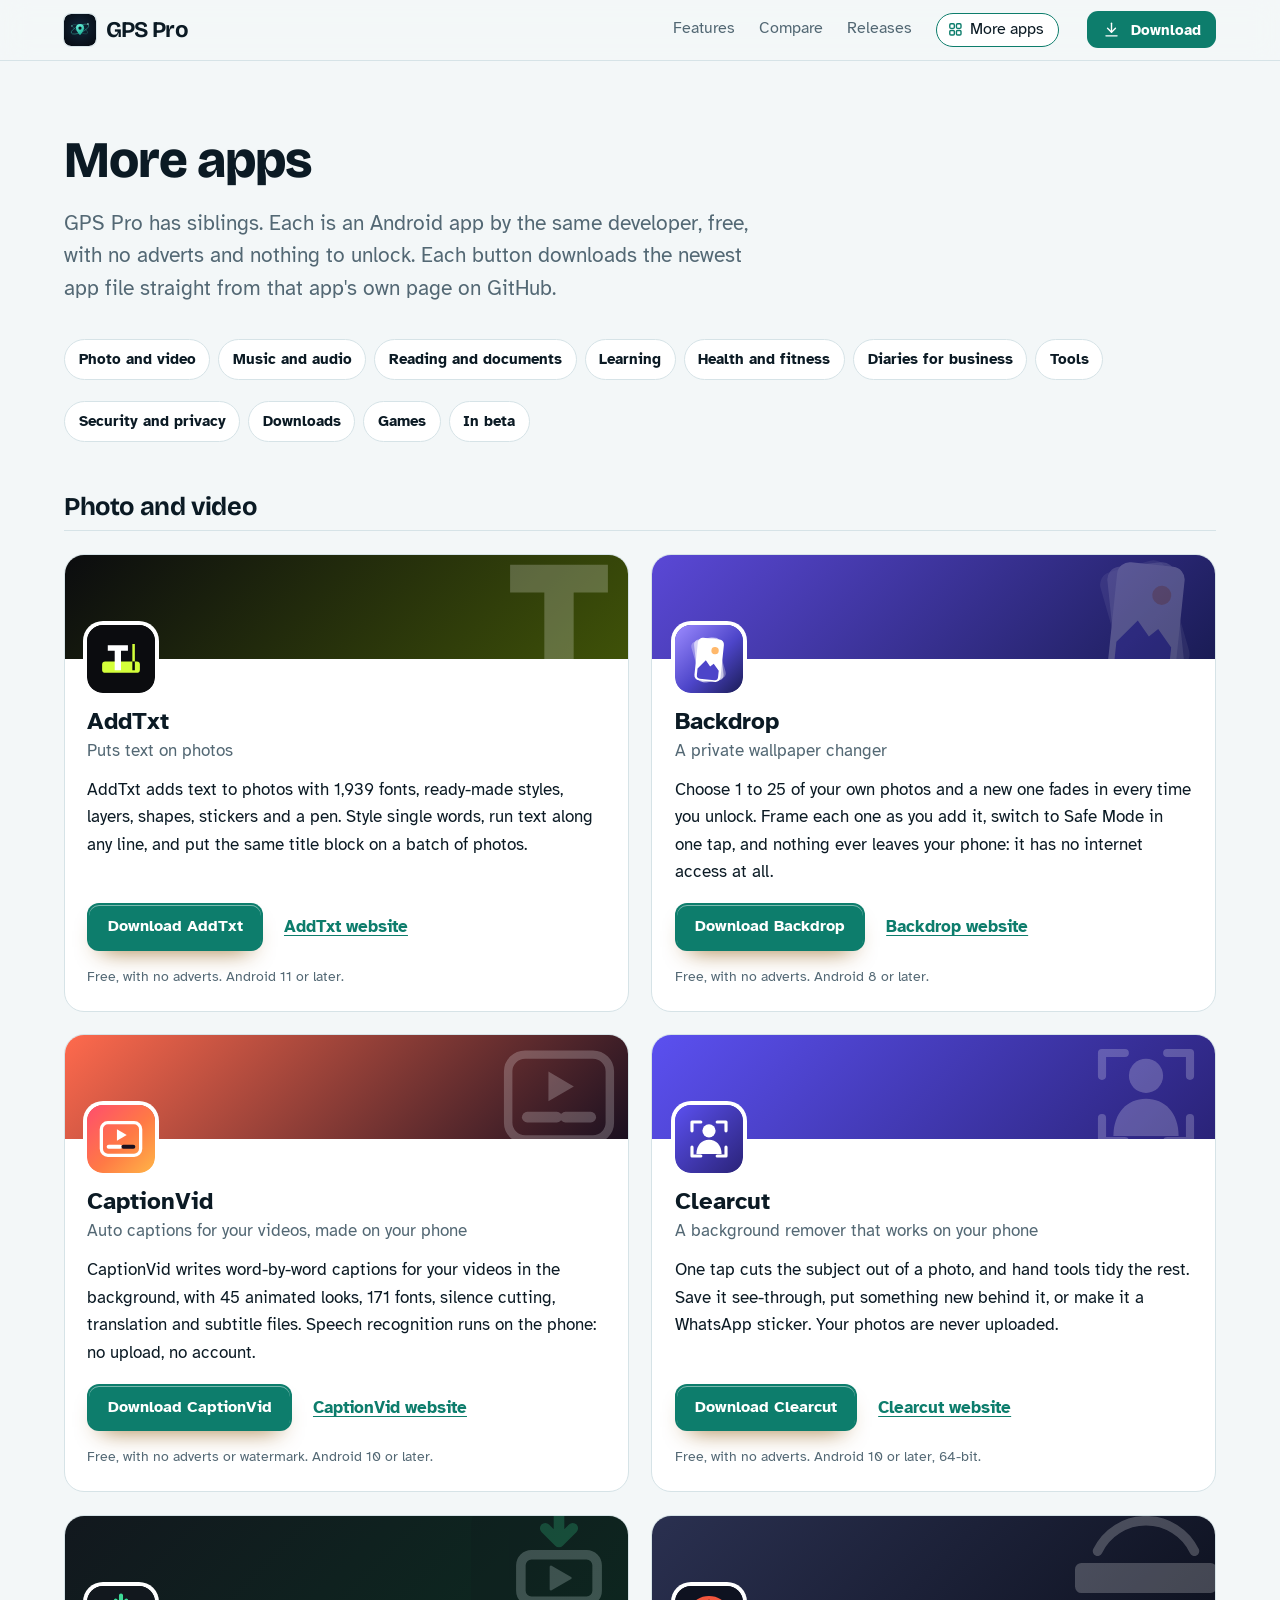
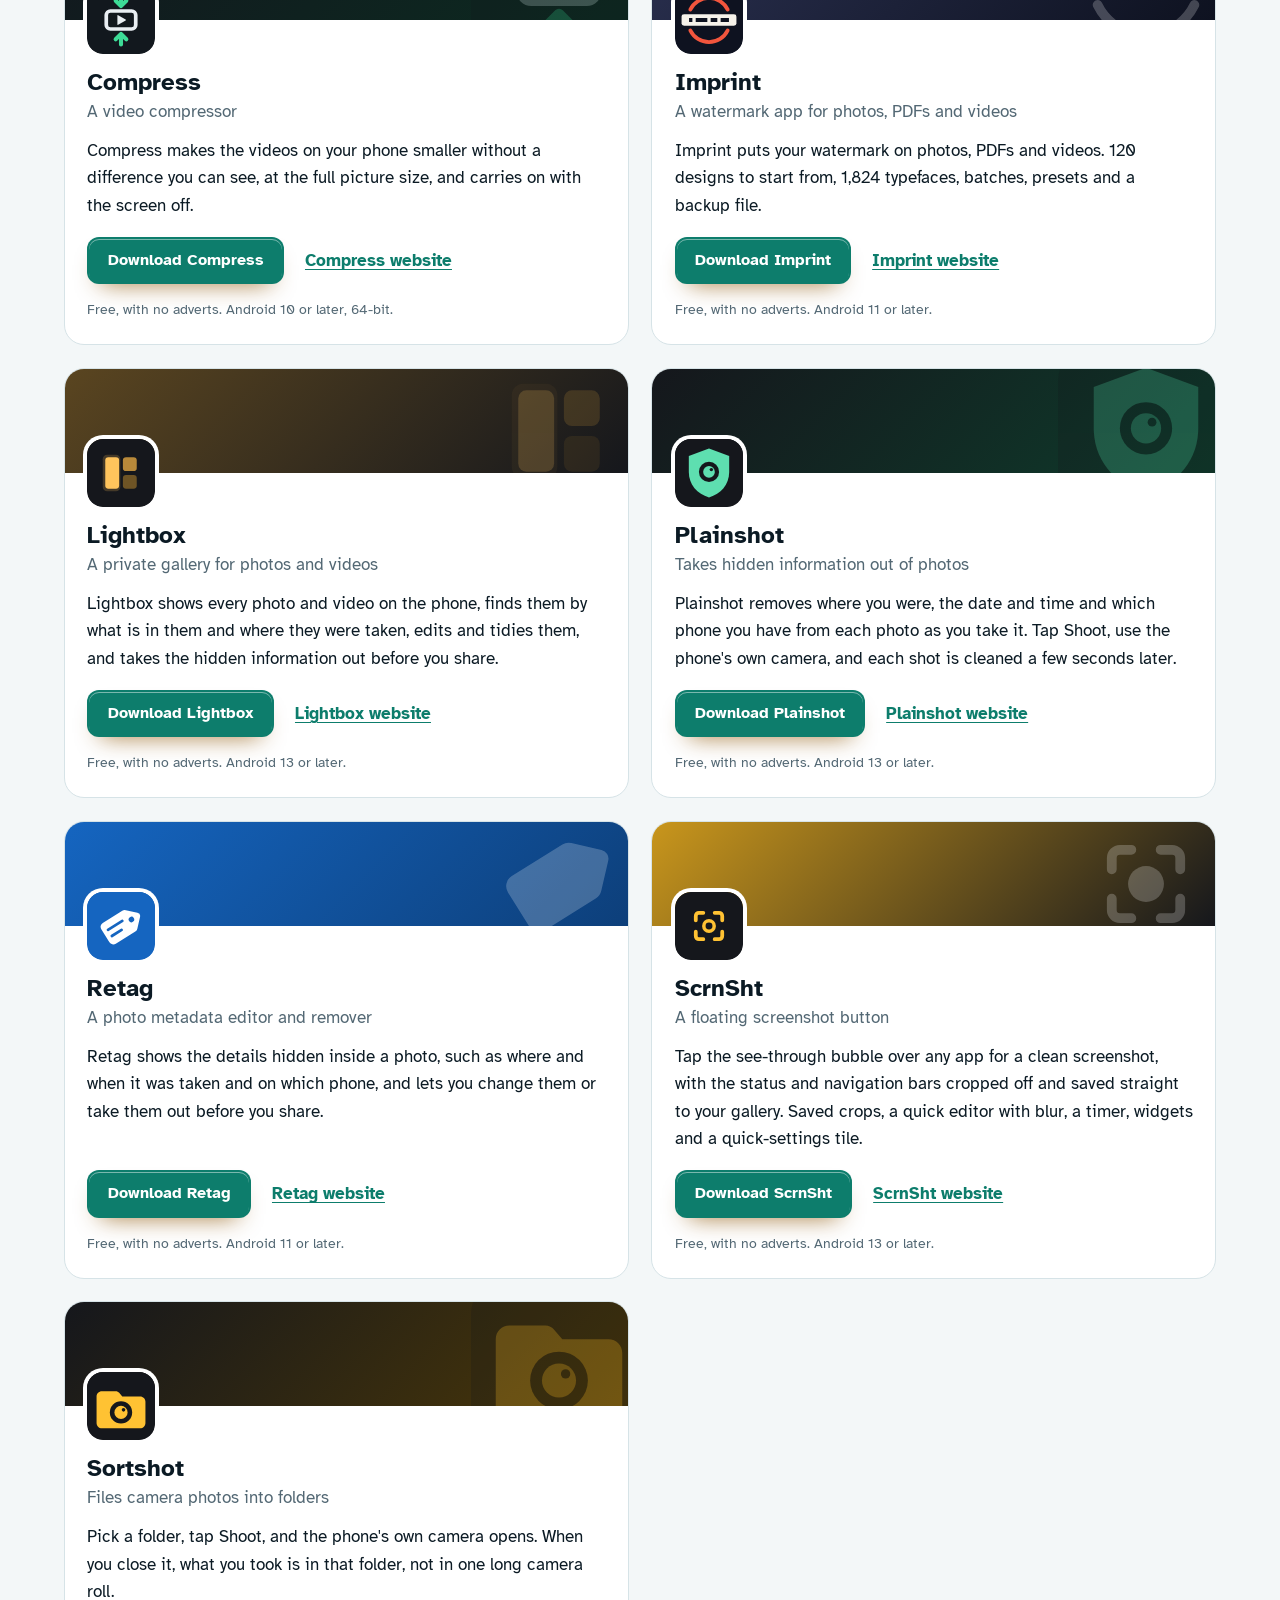
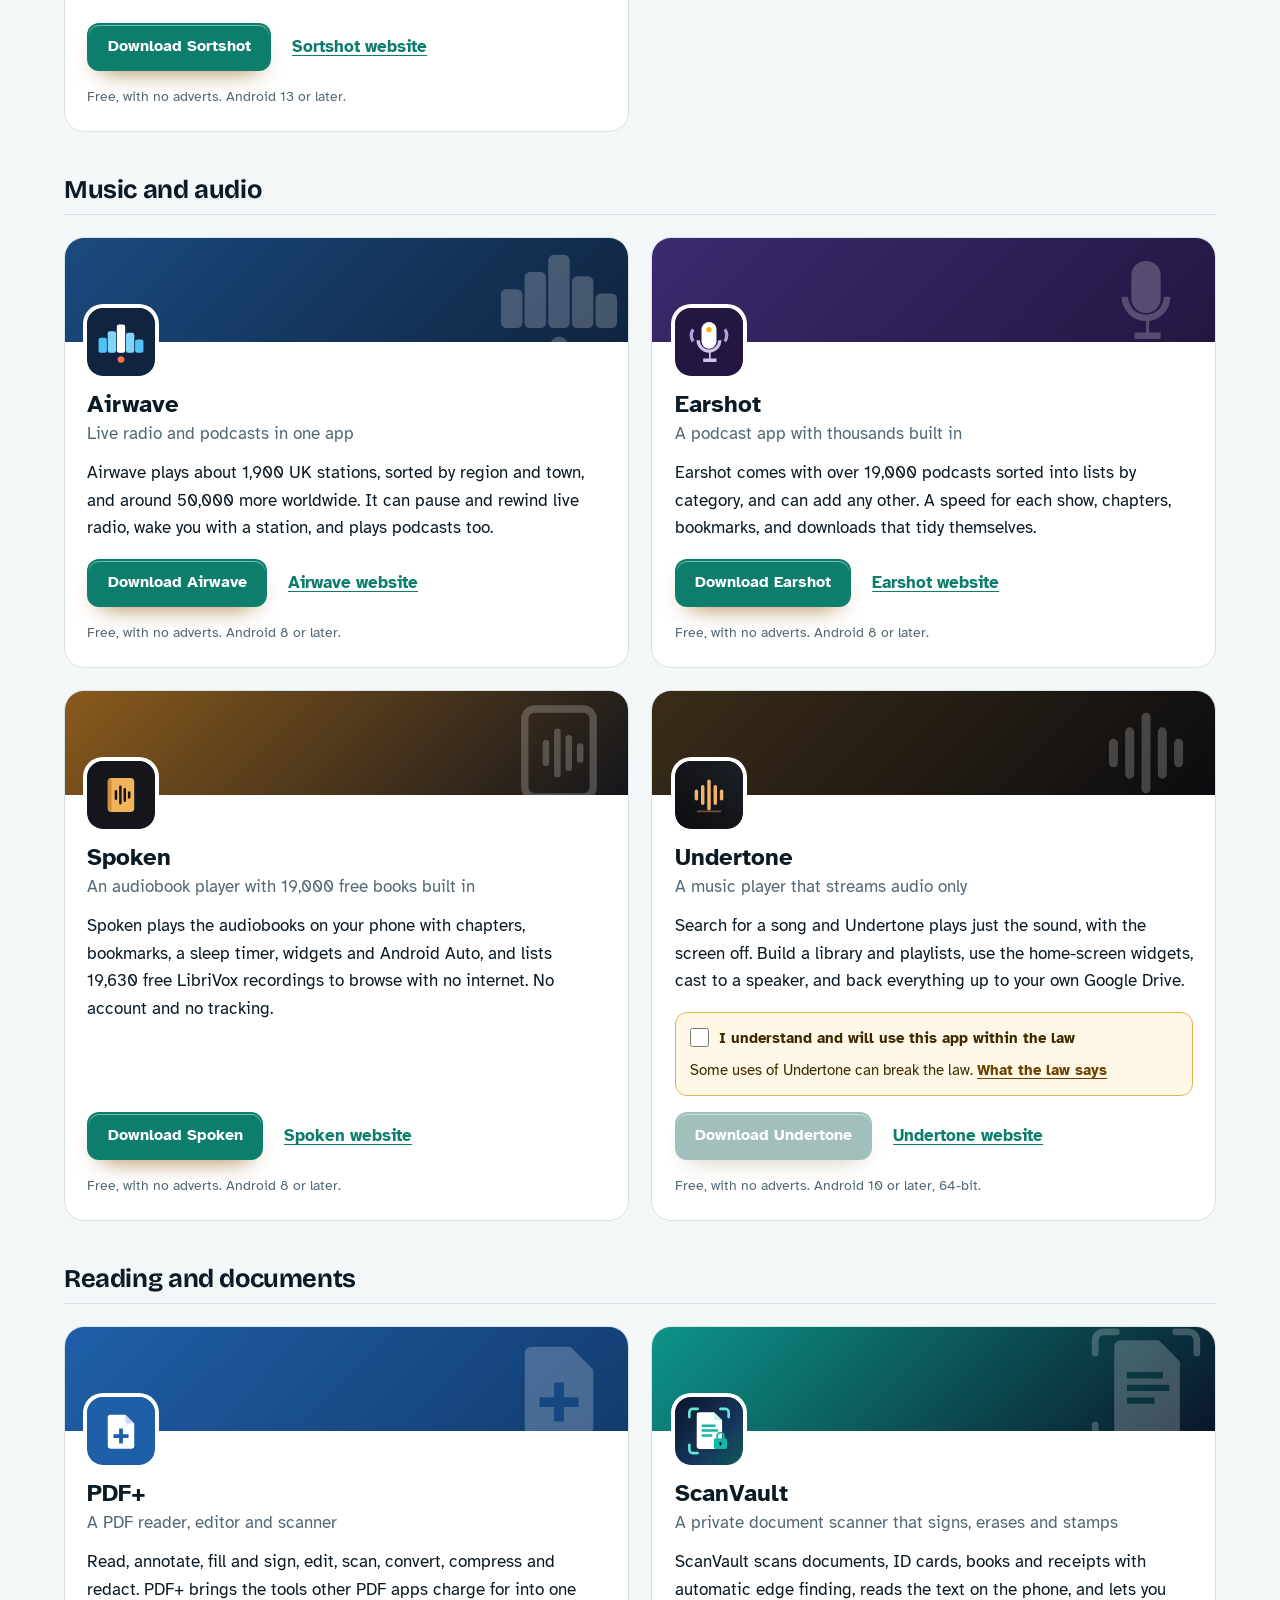
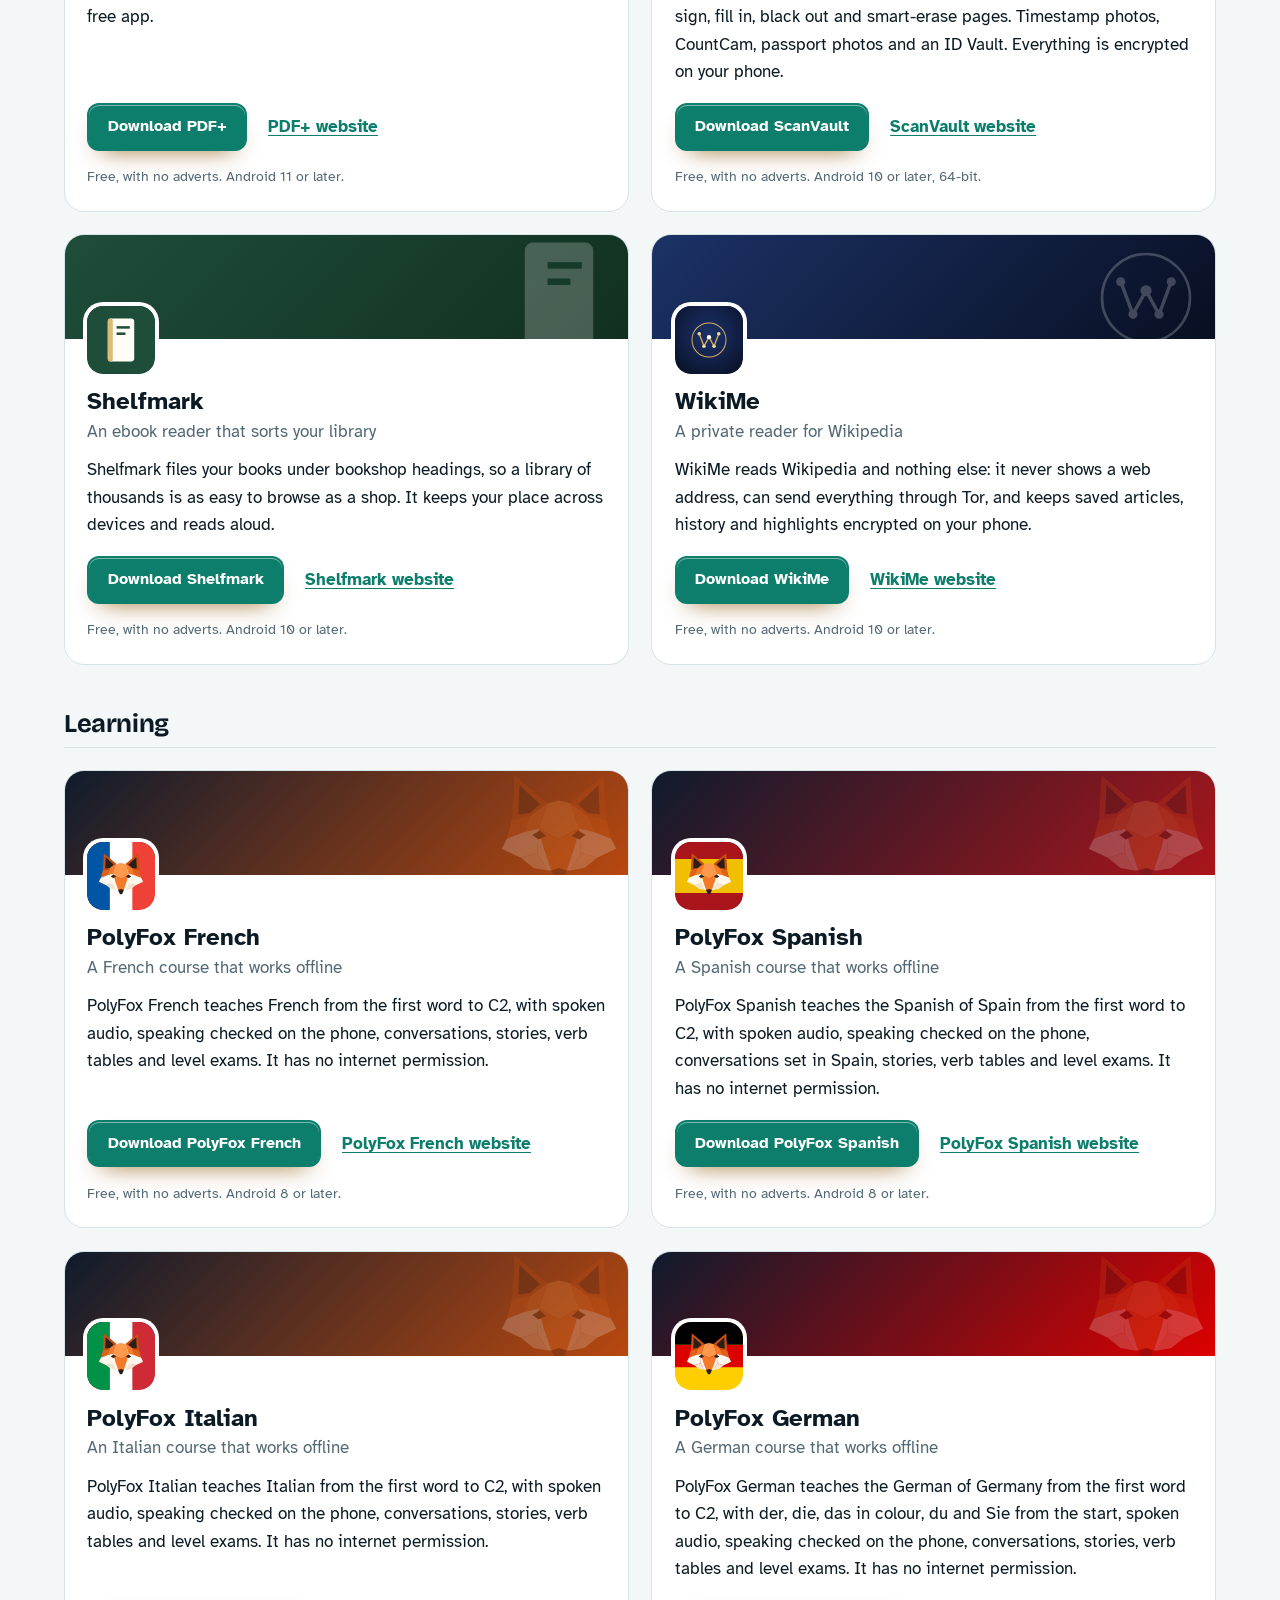
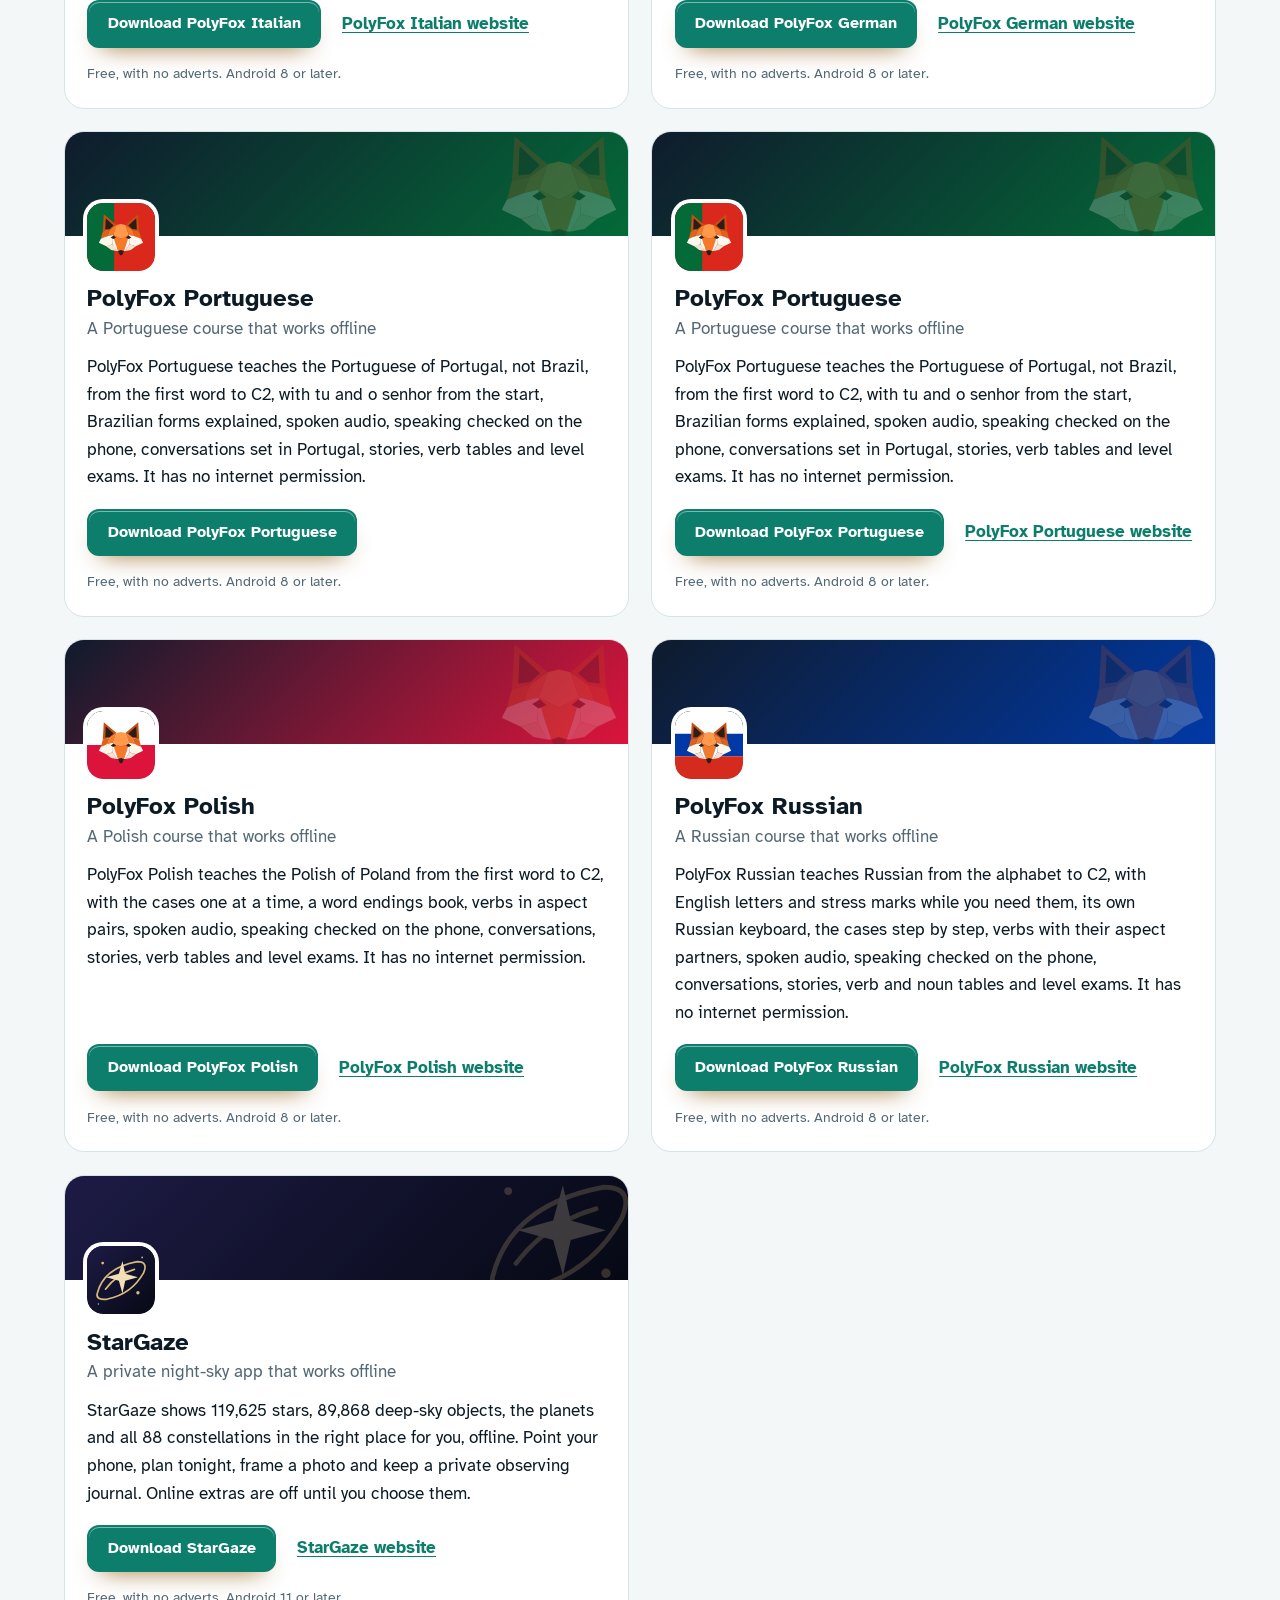
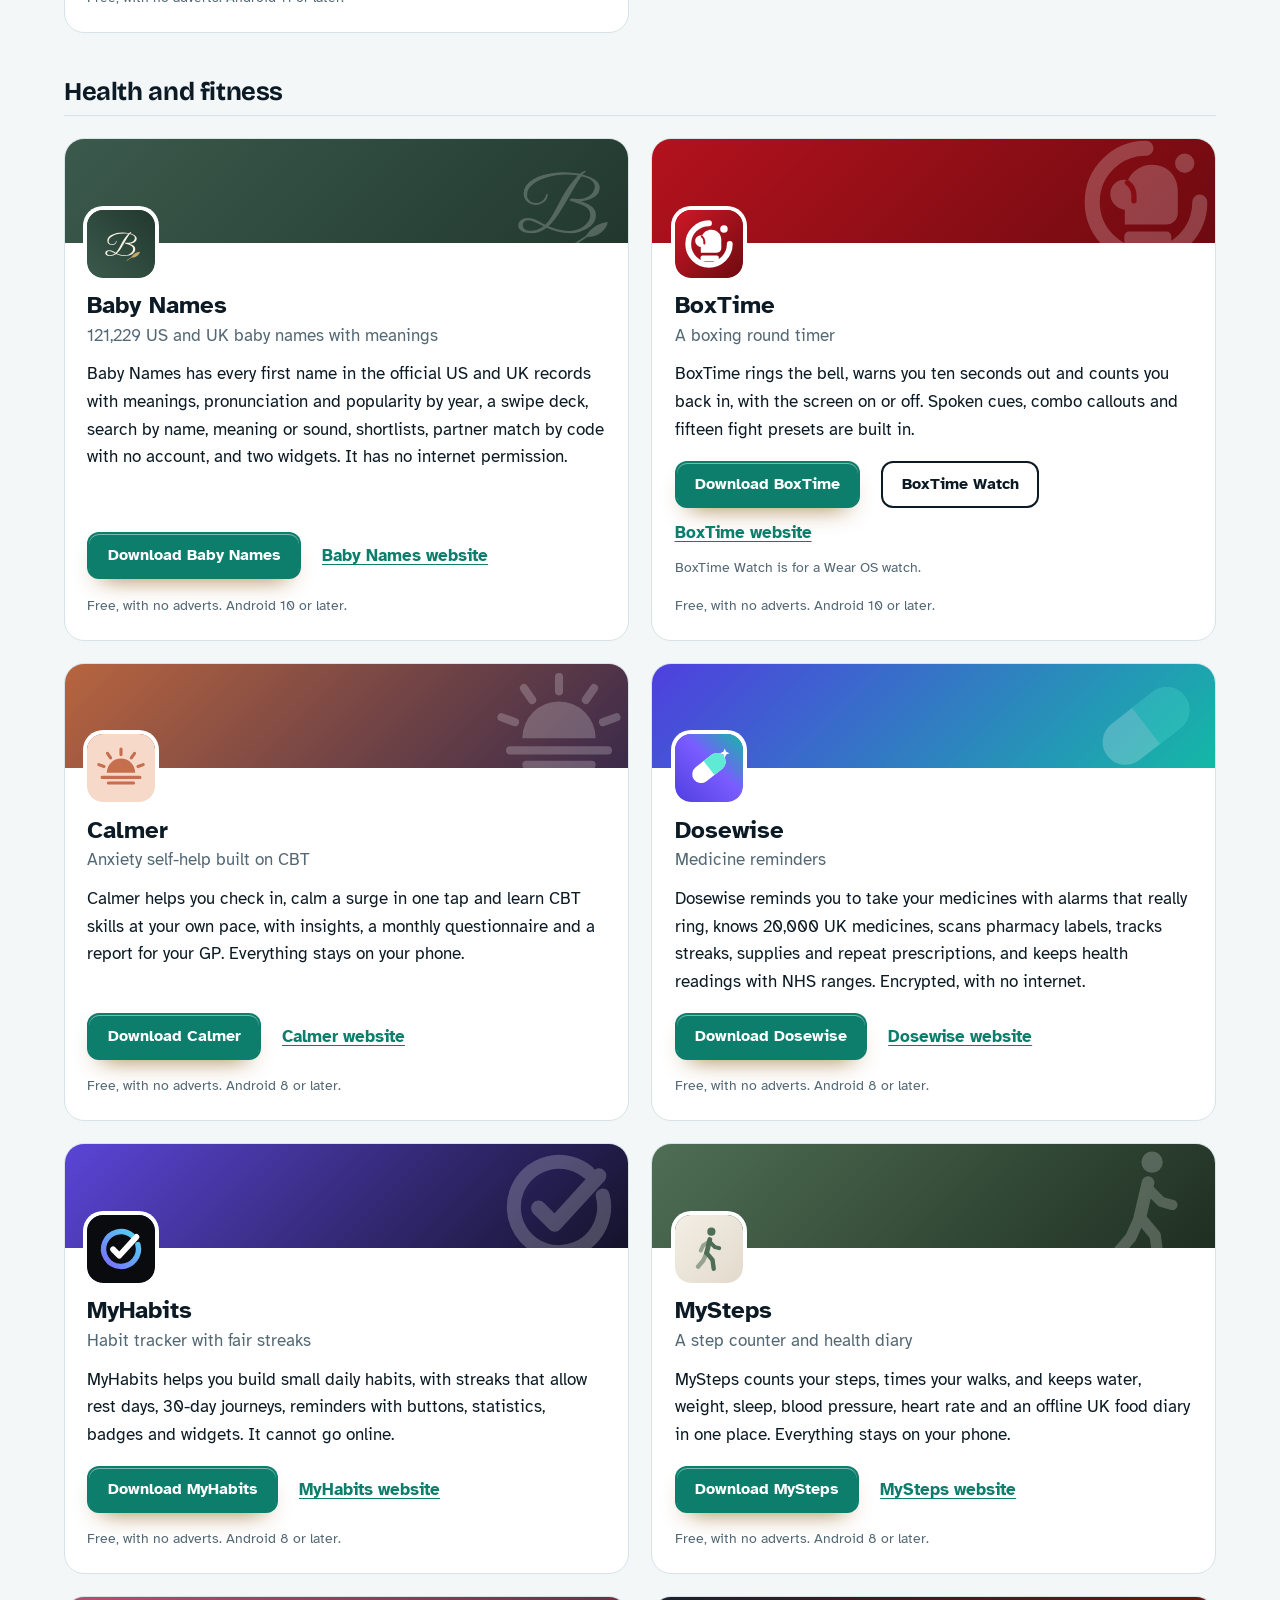
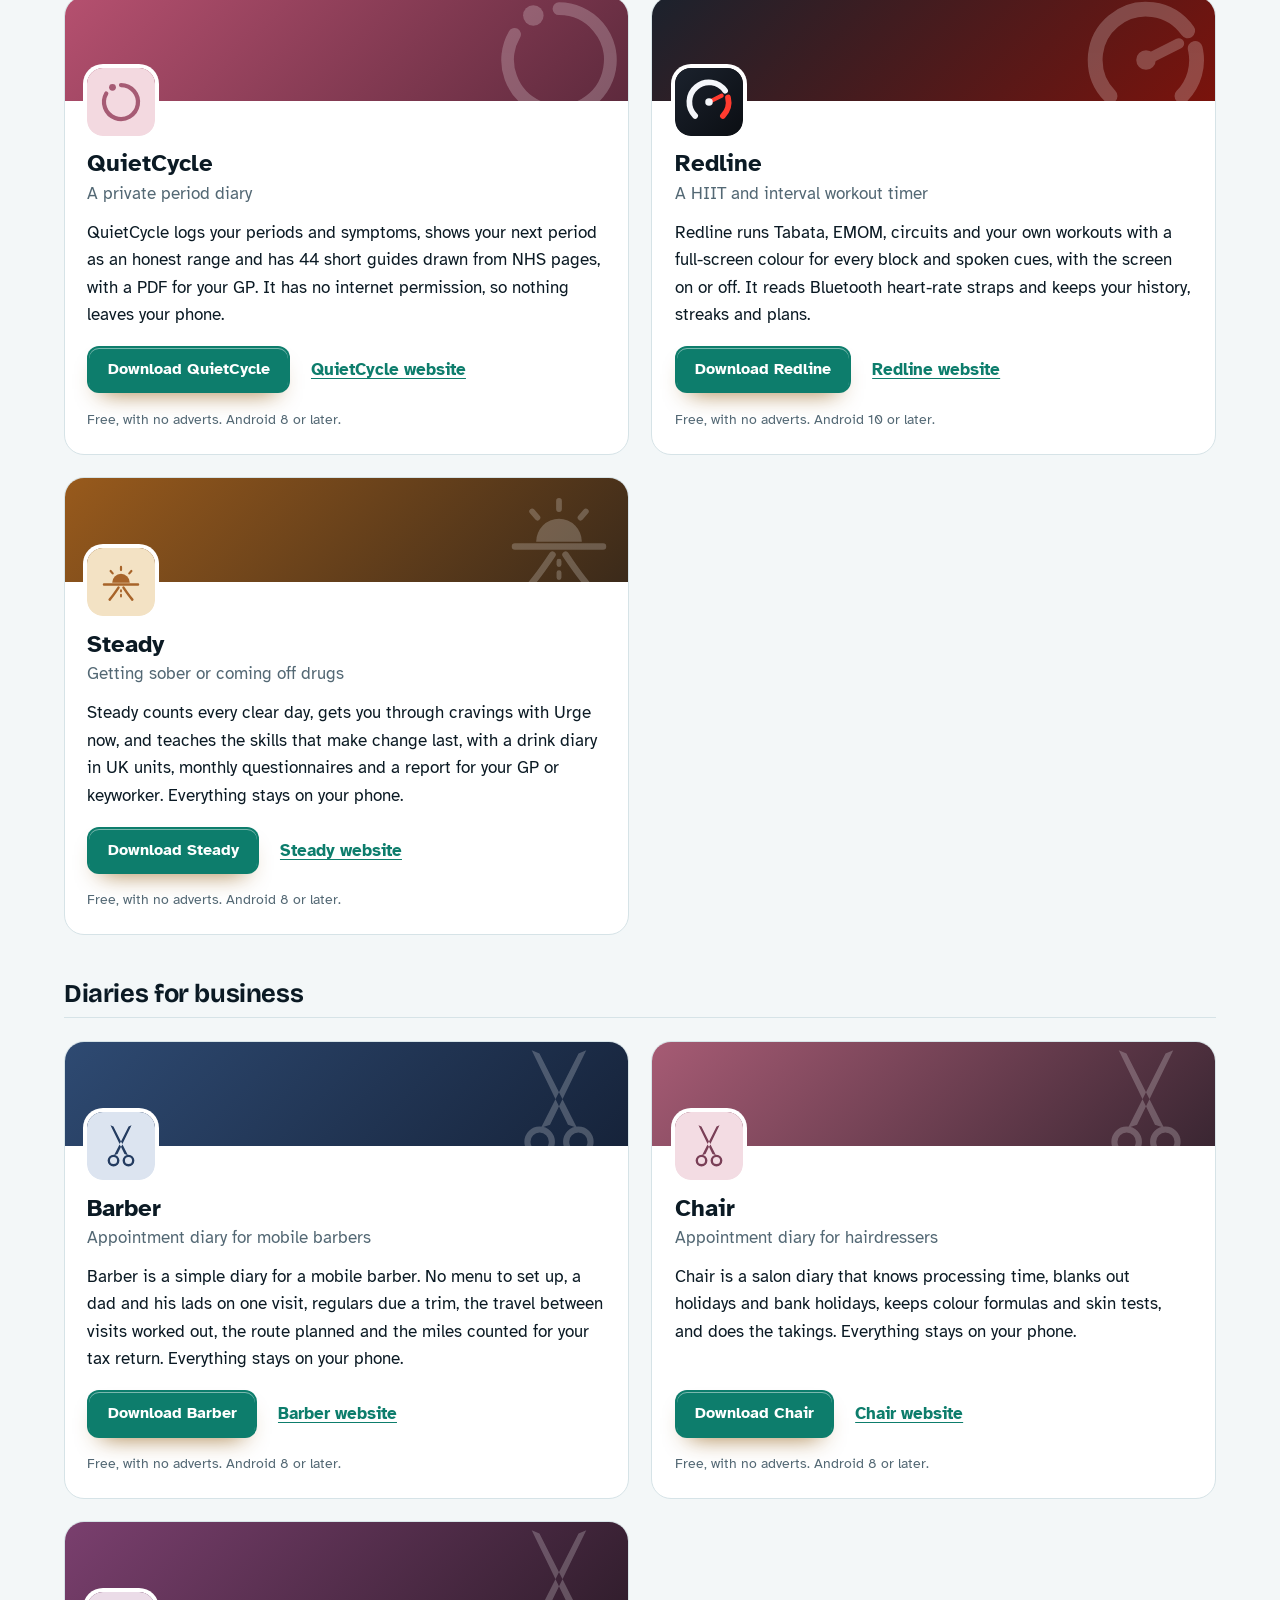
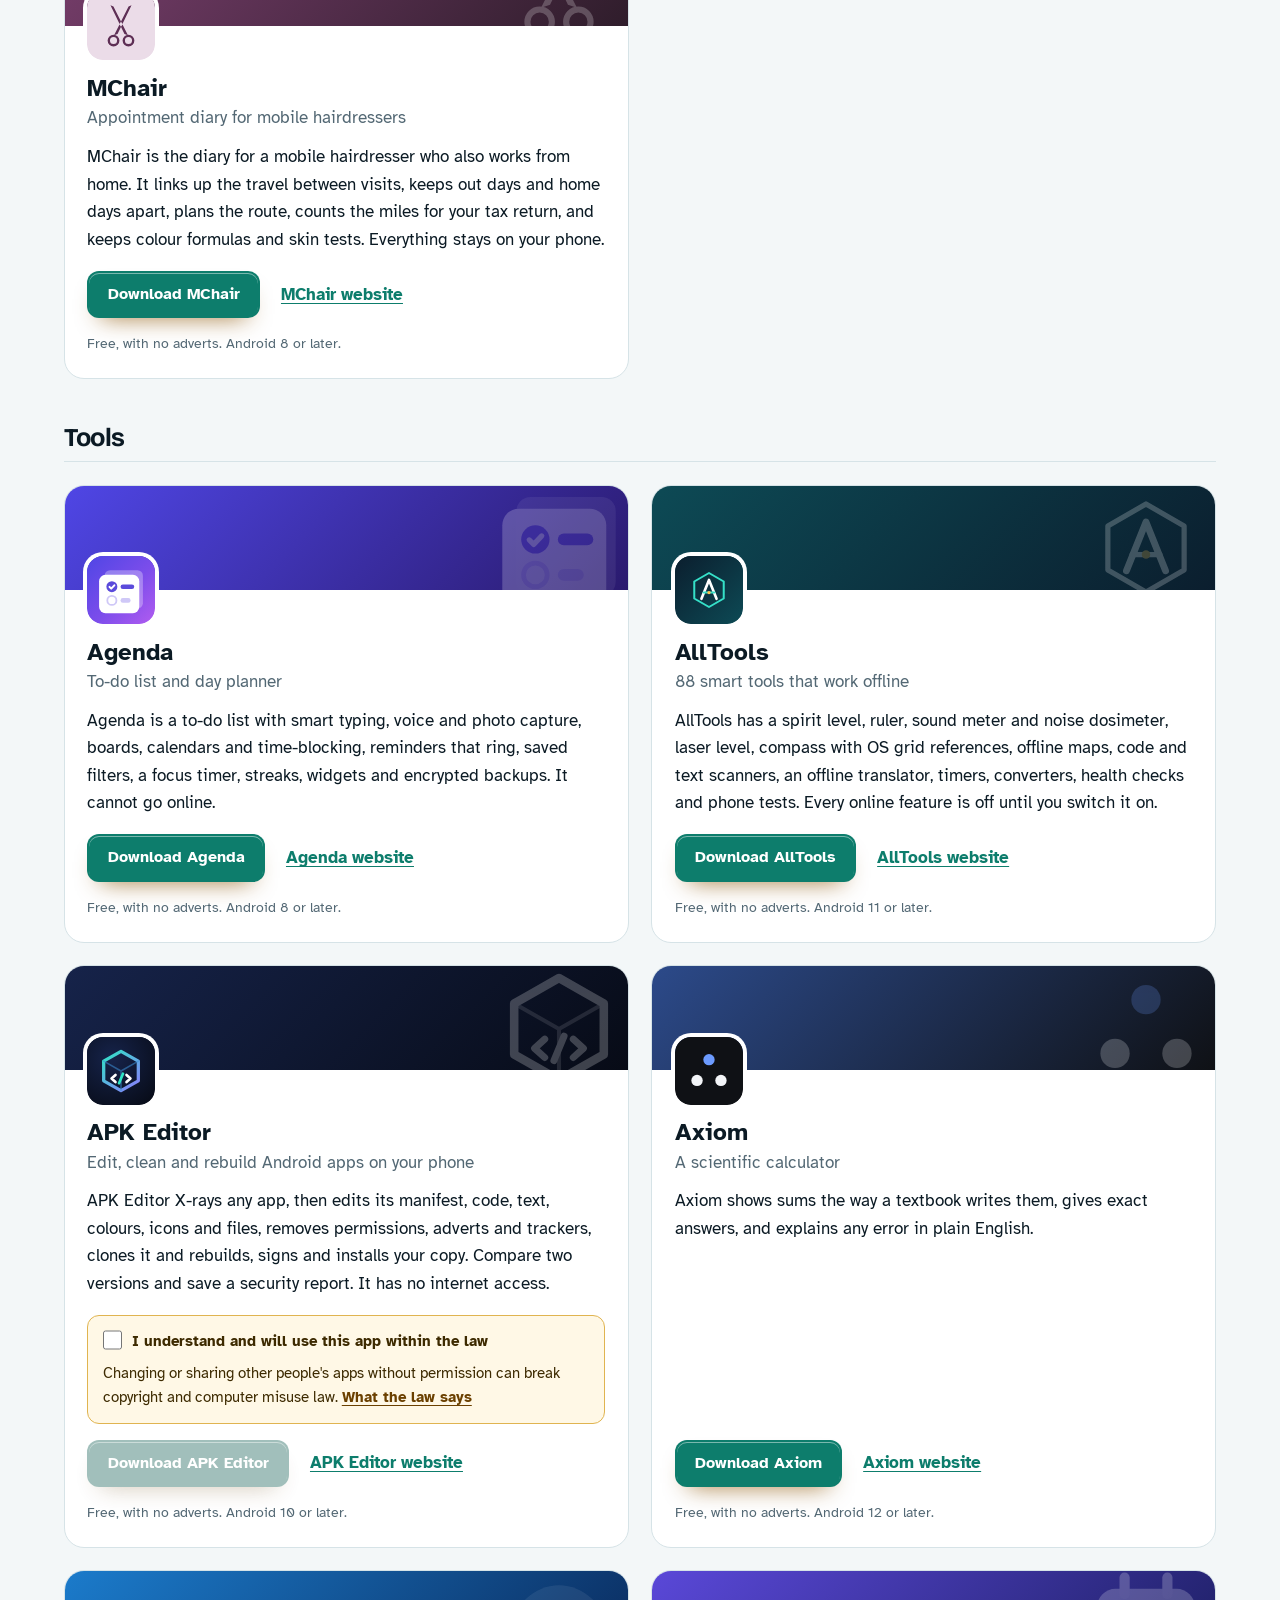
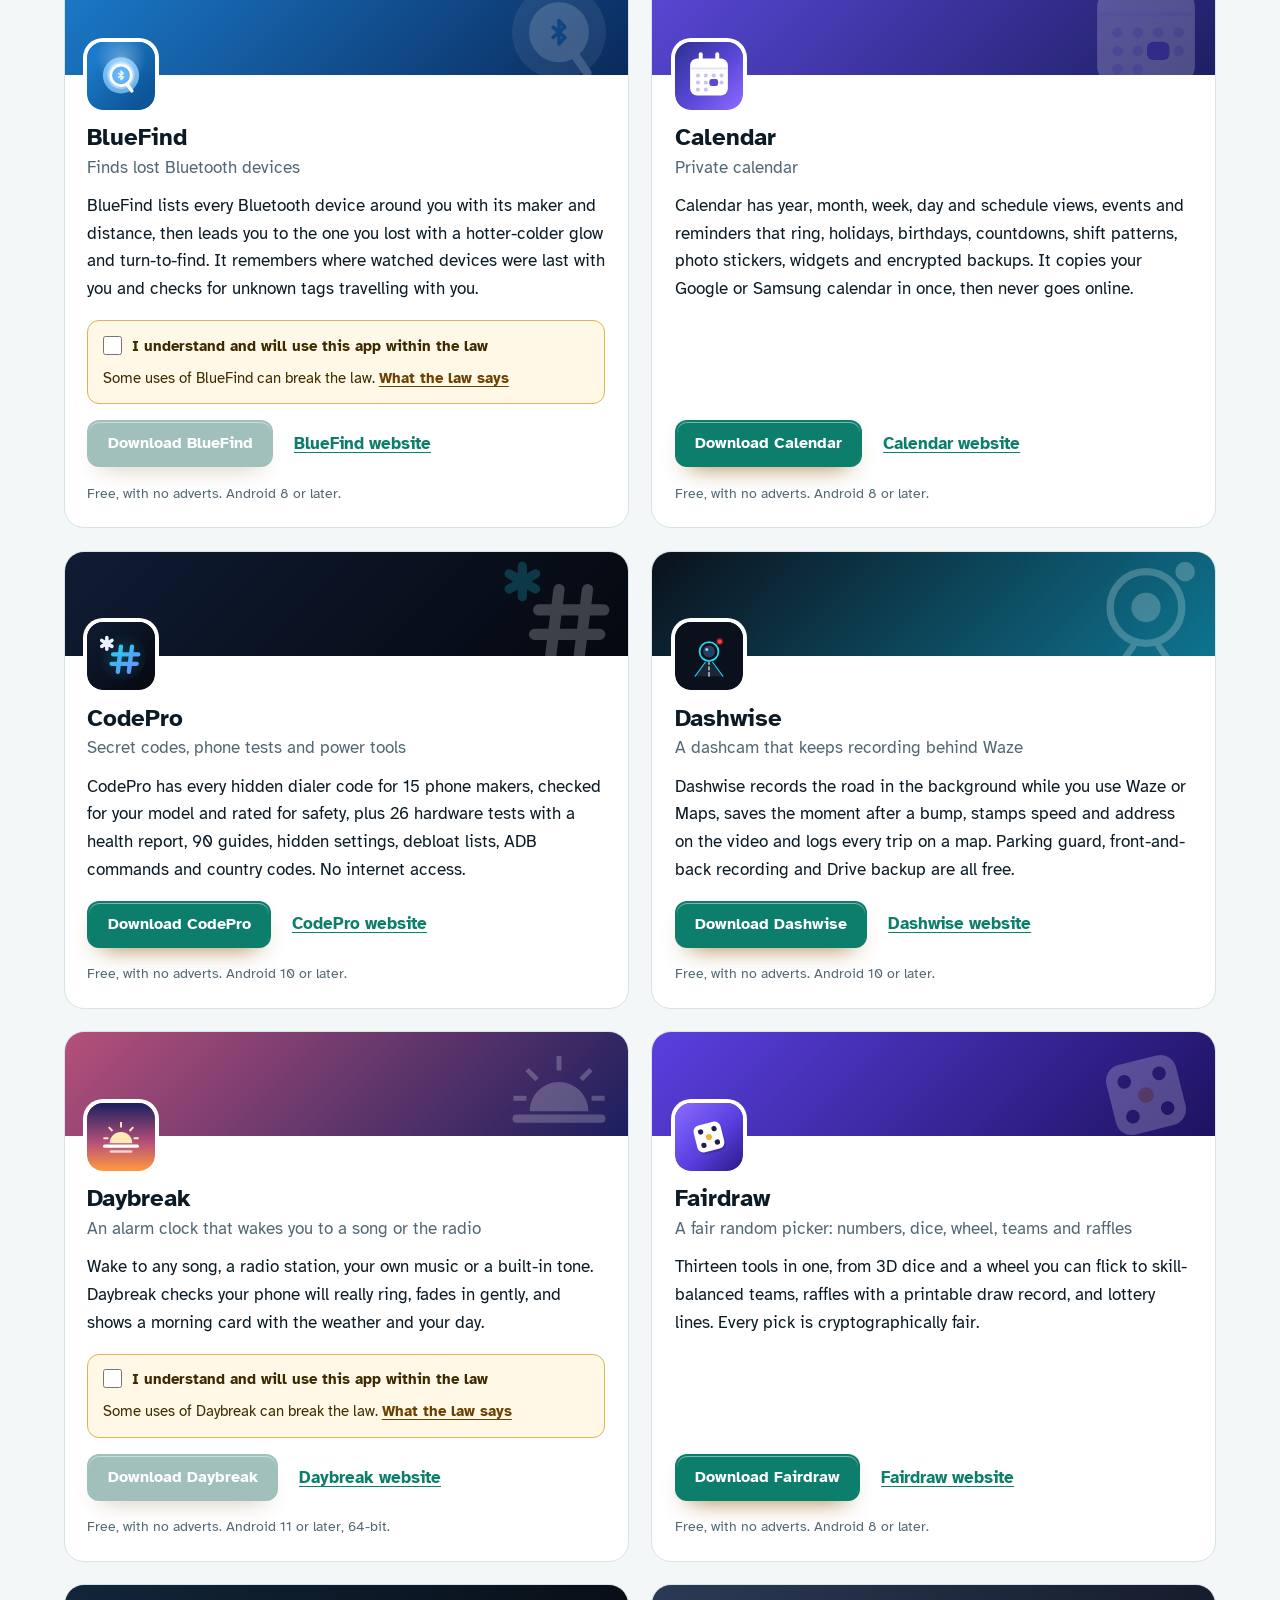
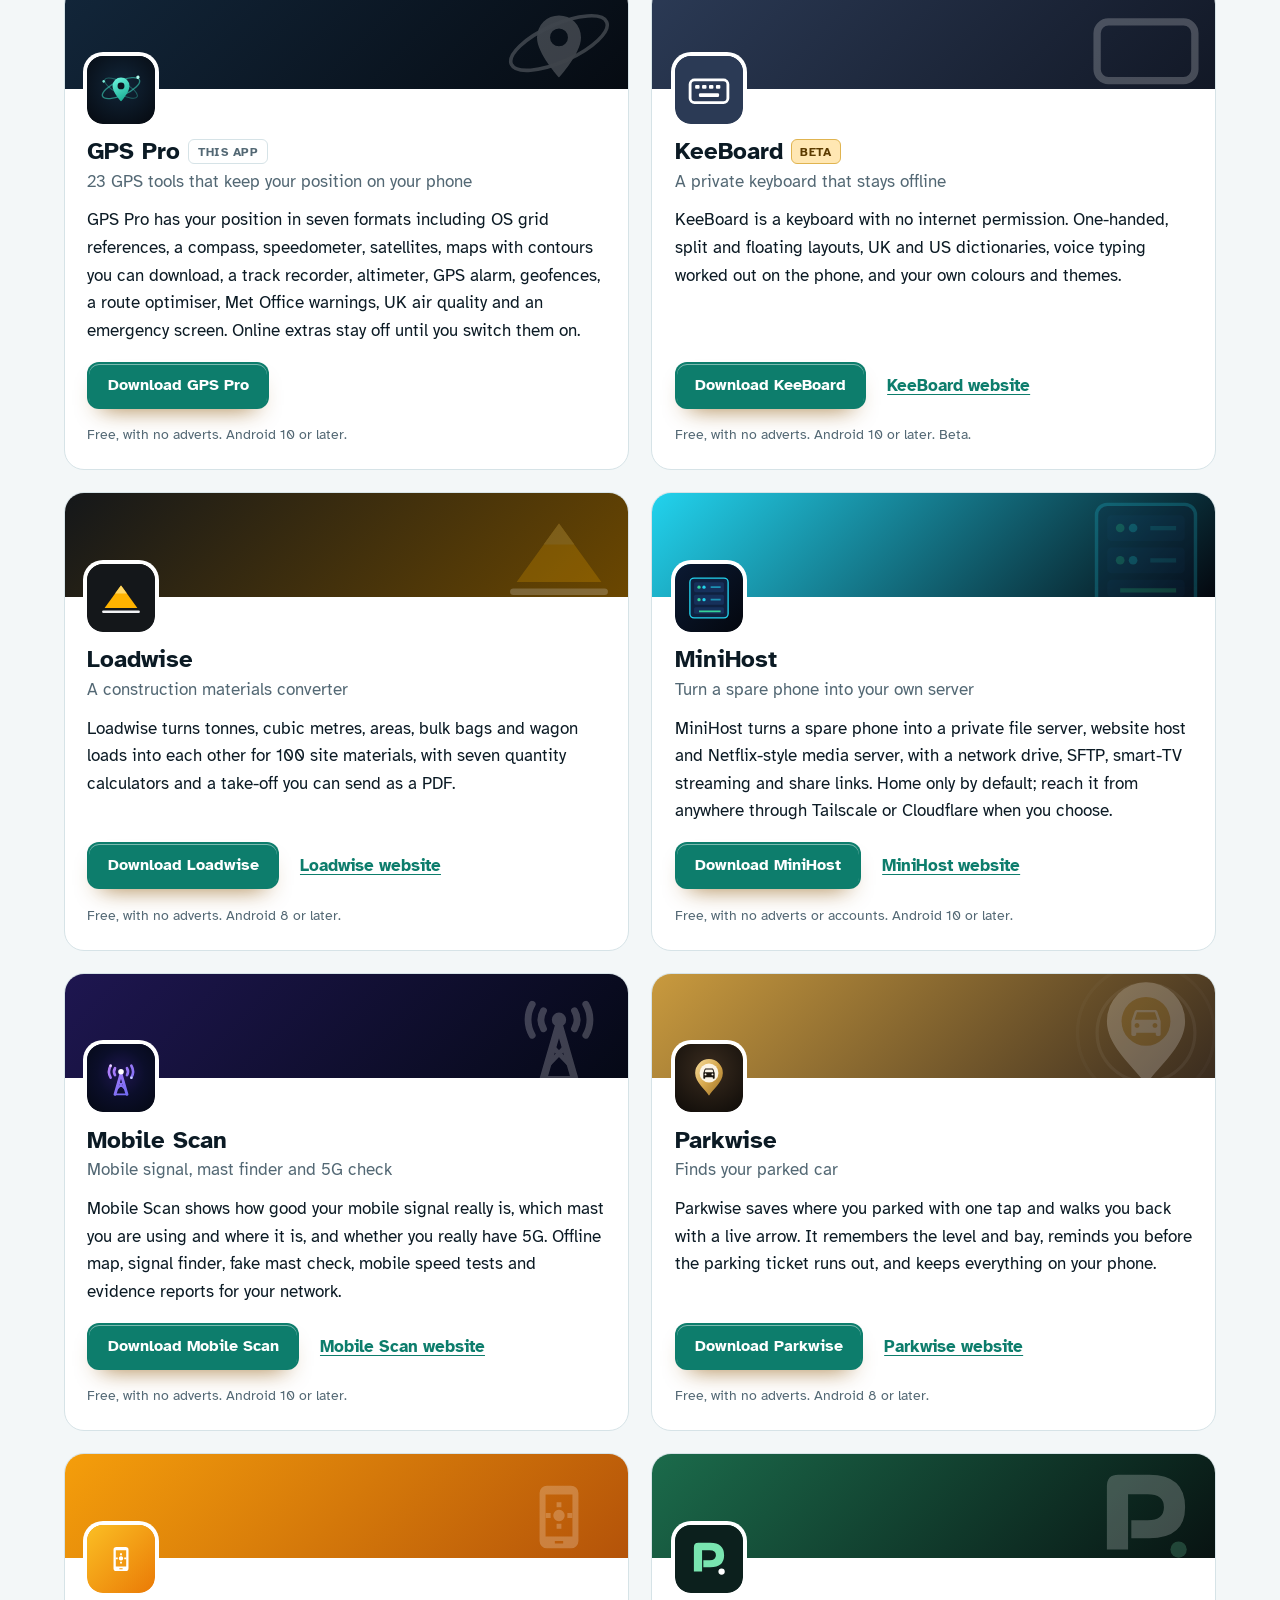
==== commit cef0f848: "More apps: add Baby Names" ====
--- a/more-apps.html
+++ b/more-apps.html
@@ -4,7 +4,7 @@
 <meta charset="utf-8">
 <meta name="viewport" content="width=device-width, initial-scale=1">
 <title>More free Android apps from the maker of GPS Pro</title>
-<meta name="description" content="All 96 free Android apps from the maker of GPS Pro, in one list by category, each with its download and a link to its website.">
+<meta name="description" content="All 97 free Android apps from the maker of GPS Pro, in one list by category, each with its download and a link to its website.">
 <meta name="author" content="Jonathan Jackson">
 <link rel="canonical" href="https://customgpter.github.io/gpspro/more-apps.html">
 <meta name="theme-color" content="#f3f7f8" media="(prefers-color-scheme: light)">
@@ -12,7 +12,7 @@
 <meta property="og:type" content="website">
 <meta property="og:site_name" content="GPS Pro">
 <meta property="og:title" content="More free Android apps from the maker of GPS Pro">
-<meta property="og:description" content="All 96 free Android apps from the maker of GPS Pro, in one list by category, each with its download and a link to its website.">
+<meta property="og:description" content="All 97 free Android apps from the maker of GPS Pro, in one list by category, each with its download and a link to its website.">
 <meta property="og:url" content="https://customgpter.github.io/gpspro/more-apps.html">
 <meta property="og:image" content="https://customgpter.github.io/gpspro/assets/og.png">
 <meta property="og:image:width" content="1200">
@@ -26,7 +26,7 @@
 <link rel="preload" href="./assets/fonts/atkinson-hyperlegible-latin-400-normal.woff2" as="font" type="font/woff2" crossorigin>
 <link rel="stylesheet" href="./assets/site.css?v=1">
 <link rel="stylesheet" href="./assets/house.css?v=1">
-<script type="application/ld+json">{"@context":"https://schema.org","@type":"ItemList","name":"Apps from the maker of GPS Pro","url":"https://customgpter.github.io/gpspro/more-apps.html","itemListElement":[{"@type":"ListItem","position":1,"name":"AddTxt","url":"https://customgpter.github.io/addtxt/"},{"@type":"ListItem","position":2,"name":"Backdrop","url":"https://customgpter.github.io/backdrop/"},{"@type":"ListItem","position":3,"name":"CaptionVid","url":"https://customgpter.github.io/captionvid/"},{"@type":"ListItem","position":4,"name":"Clearcut","url":"https://customgpter.github.io/clearcut/"},{"@type":"ListItem","position":5,"name":"Compress","url":"https://customgpter.github.io/compress/"},{"@type":"ListItem","position":6,"name":"Imprint","url":"https://customgpter.github.io/imprint/"},{"@type":"ListItem","position":7,"name":"Lightbox","url":"https://customgpter.github.io/lightbox/"},{"@type":"ListItem","position":8,"name":"Plainshot","url":"https://customgpter.github.io/plainshot/"},{"@type":"ListItem","position":9,"name":"Retag","url":"https://customgpter.github.io/retag/"},{"@type":"ListItem","position":10,"name":"ScrnSht","url":"https://customgpter.github.io/scrnsht/"},{"@type":"ListItem","position":11,"name":"Sortshot","url":"https://customgpter.github.io/sortshot/"},{"@type":"ListItem","position":12,"name":"Airwave","url":"https://customgpter.github.io/airwave/"},{"@type":"ListItem","position":13,"name":"Earshot","url":"https://customgpter.github.io/earshot/"},{"@type":"ListItem","position":14,"name":"Spoken","url":"https://customgpter.github.io/spoken/"},{"@type":"ListItem","position":15,"name":"Undertone","url":"https://customgpter.github.io/undertone/"},{"@type":"ListItem","position":16,"name":"PDF+","url":"https://customgpter.github.io/pdfplus/"},{"@type":"ListItem","position":17,"name":"ScanVault","url":"https://customgpter.github.io/scanvault/"},{"@type":"ListItem","position":18,"name":"Shelfmark","url":"https://customgpter.github.io/shelfmark/"},{"@type":"ListItem","position":19,"name":"WikiMe","url":"https://customgpter.github.io/wikime/"},{"@type":"ListItem","position":20,"name":"PolyFox French","url":"https://customgpter.github.io/polyfox/"},{"@type":"ListItem","position":21,"name":"PolyFox German","url":"https://customgpter.github.io/polyfox-german/"},{"@type":"ListItem","position":22,"name":"PolyFox Portuguese","url":"https://customgpter.github.io/polyfox-portuguese/"},{"@type":"ListItem","position":23,"name":"PolyFox Polish","url":"https://customgpter.github.io/polyfox-polish/"},{"@type":"ListItem","position":24,"name":"PolyFox Russian","url":"https://customgpter.github.io/polyfox-russian/"},{"@type":"ListItem","position":25,"name":"StarGaze","url":"https://customgpter.github.io/stargaze/"},{"@type":"ListItem","position":26,"name":"BoxTime","url":"https://customgpter.github.io/boxtime/"},{"@type":"ListItem","position":27,"name":"Calmer","url":"https://customgpter.github.io/calmer/"},{"@type":"ListItem","position":28,"name":"Dosewise","url":"https://customgpter.github.io/dosewise/"},{"@type":"ListItem","position":29,"name":"MyHabits","url":"https://customgpter.github.io/myhabits/"},{"@type":"ListItem","position":30,"name":"MySteps","url":"https://customgpter.github.io/mysteps/"},{"@type":"ListItem","position":31,"name":"QuietCycle","url":"https://customgpter.github.io/quietcycle/"},{"@type":"ListItem","position":32,"name":"Redline","url":"https://customgpter.github.io/redline/"},{"@type":"ListItem","position":33,"name":"Steady","url":"https://customgpter.github.io/steady/"},{"@type":"ListItem","position":34,"name":"Barber","url":"https://customgpter.github.io/barber/"},{"@type":"ListItem","position":35,"name":"Chair","url":"https://customgpter.github.io/chair/"},{"@type":"ListItem","position":36,"name":"MChair","url":"https://customgpter.github.io/mchair/"},{"@type":"ListItem","position":37,"name":"Agenda","url":"https://customgpter.github.io/agenda/"},{"@type":"ListItem","position":38,"name":"AllTools","url":"https://customgpter.github.io/alltools/"},{"@type":"ListItem","position":39,"name":"APK Editor","url":"https://customgpter.github.io/apkeditor/"},{"@type":"ListItem","position":40,"name":"Axiom","url":"https://customgpter.github.io/axiom/"},{"@type":"ListItem","position":41,"name":"BlueFind","url":"https://customgpter.github.io/bluefind/"},{"@type":"ListItem","position":42,"name":"Calendar","url":"https://customgpter.github.io/calendar/"},{"@type":"ListItem","position":43,"name":"CodePro","url":"https://customgpter.github.io/codepro/"},{"@type":"ListItem","position":44,"name":"Dashwise","url":"https://customgpter.github.io/dashwise/"},{"@type":"ListItem","position":45,"name":"Daybreak","url":"https://customgpter.github.io/daybreak/"},{"@type":"ListItem","position":46,"name":"Fairdraw","url":"https://customgpter.github.io/fairdraw/"},{"@type":"ListItem","position":47,"name":"GPS Pro","url":"https://customgpter.github.io/gpspro/"},{"@type":"ListItem","position":48,"name":"KeeBoard","url":"https://customgpter.github.io/keeboard/"},{"@type":"ListItem","position":49,"name":"Loadwise","url":"https://customgpter.github.io/loadwise/"},{"@type":"ListItem","position":50,"name":"MiniHost","url":"https://customgpter.github.io/minihost/"},{"@type":"ListItem","position":51,"name":"Mobile Scan","url":"https://customgpter.github.io/mobilescan/"},{"@type":"ListItem","position":52,"name":"Parkwise","url":"https://customgpter.github.io/parkwise/"},{"@type":"ListItem","position":53,"name":"Pocketmind","url":"https://customgpter.github.io/pocketmind/"},{"@type":"ListItem","position":54,"name":"Refine","url":"https://customgpter.github.io/refine/"},{"@type":"ListItem","position":55,"name":"Shiftwise","url":"https://customgpter.github.io/shiftwise/"},{"@type":"ListItem","position":56,"name":"SimpleCalc","url":"https://customgpter.github.io/simplecalc/"},{"@type":"ListItem","position":57,"name":"Skyline","url":"https://customgpter.github.io/skyline/"},{"@type":"ListItem","position":58,"name":"Slipway","url":"https://customgpter.github.io/slipway/"},{"@type":"ListItem","position":59,"name":"Tagger","url":"https://customgpter.github.io/tagger/"},{"@type":"ListItem","position":60,"name":"TotalClean","url":"https://customgpter.github.io/totalclean/"},{"@type":"ListItem","position":61,"name":"TVLink","url":"https://customgpter.github.io/tvlink/"},{"@type":"ListItem","position":62,"name":"Unbox","url":"https://customgpter.github.io/unbox/"},{"@type":"ListItem","position":63,"name":"WhatsKeep","url":"https://customgpter.github.io/whatskeep/"},{"@type":"ListItem","position":64,"name":"WiFi Scan","url":"https://customgpter.github.io/wifiscan/"},{"@type":"ListItem","position":65,"name":"Auditly","url":"https://customgpter.github.io/auditly/"},{"@type":"ListItem","position":66,"name":"Backchannel","url":"https://customgpter.github.io/backchannel/"},{"@type":"ListItem","position":67,"name":"ENotes","url":"https://customgpter.github.io/enotes/"},{"@type":"ListItem","position":68,"name":"FindMe","url":"https://customgpter.github.io/findme/"},{"@type":"ListItem","position":69,"name":"iLock","url":"https://customgpter.github.io/ilock/"},{"@type":"ListItem","position":70,"name":"ImSafe","url":"https://customgpter.github.io/imsafe/"},{"@type":"ListItem","position":71,"name":"IShred","url":"https://customgpter.github.io/ishred/"},{"@type":"ListItem","position":72,"name":"LockBox","url":"https://customgpter.github.io/lockbox/"},{"@type":"ListItem","position":73,"name":"PassVault","url":"https://customgpter.github.io/passvault/"},{"@type":"ListItem","position":74,"name":"SpyFind","url":"https://customgpter.github.io/spyfind/"},{"@type":"ListItem","position":75,"name":"TextWipe","url":"https://customgpter.github.io/textwipe/"},{"@type":"ListItem","position":76,"name":"Tracewire","url":"https://customgpter.github.io/tracewire/"},{"@type":"ListItem","position":77,"name":"Vigil","url":"https://customgpter.github.io/vigil/"},{"@type":"ListItem","position":78,"name":"Grab","url":"https://customgpter.github.io/grab/"},{"@type":"ListItem","position":79,"name":"Swarm","url":"https://customgpter.github.io/swarm/"},{"@type":"ListItem","position":80,"name":"Plane Games","url":"https://customgpter.github.io/plane-games/"},{"@type":"ListItem","position":81,"name":"Ninefold","url":"https://customgpter.github.io/ninefold/"},{"@type":"ListItem","position":82,"name":"Cubewise","url":"https://customgpter.github.io/cubewise/"},{"@type":"ListItem","position":83,"name":"Tilewise","url":"https://customgpter.github.io/tilewise/"},{"@type":"ListItem","position":84,"name":"Letterwise","url":"https://customgpter.github.io/letterwise/"},{"@type":"ListItem","position":85,"name":"Kingside","url":"https://customgpter.github.io/kingside/"},{"@type":"ListItem","position":86,"name":"Deckhand","url":"https://customgpter.github.io/deckhand/"},{"@type":"ListItem","position":87,"name":"SNESForge","url":"https://customgpter.github.io/snesforge/"},{"@type":"ListItem","position":88,"name":"Fame Boy","url":"https://customgpter.github.io/fameboy/"},{"@type":"ListItem","position":89,"name":"PSPPro","url":"https://customgpter.github.io/psppro/"},{"@type":"ListItem","position":90,"name":"MegaGen","url":"https://customgpter.github.io/megagen/"},{"@type":"ListItem","position":91,"name":"QVR","url":"https://customgpter.github.io/qvr/"},{"@type":"ListItem","position":92,"name":"QVR Watch","url":"https://customgpter.github.io/qvr-watch/"},{"@type":"ListItem","position":93,"name":"QVRLite","url":"https://customgpter.github.io/qvrlite/"},{"@type":"ListItem","position":94,"name":"Onionz","url":"https://customgpter.github.io/onionz/"},{"@type":"ListItem","position":95,"name":"OnionzWeb","url":"https://customgpter.github.io/onionzweb/"}]}</script>
+<script type="application/ld+json">{"@context":"https://schema.org","@type":"ItemList","name":"Apps from the maker of GPS Pro","url":"https://customgpter.github.io/gpspro/more-apps.html","itemListElement":[{"@type":"ListItem","position":1,"name":"AddTxt","url":"https://customgpter.github.io/addtxt/"},{"@type":"ListItem","position":2,"name":"Backdrop","url":"https://customgpter.github.io/backdrop/"},{"@type":"ListItem","position":3,"name":"CaptionVid","url":"https://customgpter.github.io/captionvid/"},{"@type":"ListItem","position":4,"name":"Clearcut","url":"https://customgpter.github.io/clearcut/"},{"@type":"ListItem","position":5,"name":"Compress","url":"https://customgpter.github.io/compress/"},{"@type":"ListItem","position":6,"name":"Imprint","url":"https://customgpter.github.io/imprint/"},{"@type":"ListItem","position":7,"name":"Lightbox","url":"https://customgpter.github.io/lightbox/"},{"@type":"ListItem","position":8,"name":"Plainshot","url":"https://customgpter.github.io/plainshot/"},{"@type":"ListItem","position":9,"name":"Retag","url":"https://customgpter.github.io/retag/"},{"@type":"ListItem","position":10,"name":"ScrnSht","url":"https://customgpter.github.io/scrnsht/"},{"@type":"ListItem","position":11,"name":"Sortshot","url":"https://customgpter.github.io/sortshot/"},{"@type":"ListItem","position":12,"name":"Airwave","url":"https://customgpter.github.io/airwave/"},{"@type":"ListItem","position":13,"name":"Earshot","url":"https://customgpter.github.io/earshot/"},{"@type":"ListItem","position":14,"name":"Spoken","url":"https://customgpter.github.io/spoken/"},{"@type":"ListItem","position":15,"name":"Undertone","url":"https://customgpter.github.io/undertone/"},{"@type":"ListItem","position":16,"name":"PDF+","url":"https://customgpter.github.io/pdfplus/"},{"@type":"ListItem","position":17,"name":"ScanVault","url":"https://customgpter.github.io/scanvault/"},{"@type":"ListItem","position":18,"name":"Shelfmark","url":"https://customgpter.github.io/shelfmark/"},{"@type":"ListItem","position":19,"name":"WikiMe","url":"https://customgpter.github.io/wikime/"},{"@type":"ListItem","position":20,"name":"PolyFox French","url":"https://customgpter.github.io/polyfox/"},{"@type":"ListItem","position":21,"name":"PolyFox German","url":"https://customgpter.github.io/polyfox-german/"},{"@type":"ListItem","position":22,"name":"PolyFox Portuguese","url":"https://customgpter.github.io/polyfox-portuguese/"},{"@type":"ListItem","position":23,"name":"PolyFox Polish","url":"https://customgpter.github.io/polyfox-polish/"},{"@type":"ListItem","position":24,"name":"PolyFox Russian","url":"https://customgpter.github.io/polyfox-russian/"},{"@type":"ListItem","position":25,"name":"StarGaze","url":"https://customgpter.github.io/stargaze/"},{"@type":"ListItem","position":26,"name":"Baby Names","url":"https://customgpter.github.io/babynames/"},{"@type":"ListItem","position":27,"name":"BoxTime","url":"https://customgpter.github.io/boxtime/"},{"@type":"ListItem","position":28,"name":"Calmer","url":"https://customgpter.github.io/calmer/"},{"@type":"ListItem","position":29,"name":"Dosewise","url":"https://customgpter.github.io/dosewise/"},{"@type":"ListItem","position":30,"name":"MyHabits","url":"https://customgpter.github.io/myhabits/"},{"@type":"ListItem","position":31,"name":"MySteps","url":"https://customgpter.github.io/mysteps/"},{"@type":"ListItem","position":32,"name":"QuietCycle","url":"https://customgpter.github.io/quietcycle/"},{"@type":"ListItem","position":33,"name":"Redline","url":"https://customgpter.github.io/redline/"},{"@type":"ListItem","position":34,"name":"Steady","url":"https://customgpter.github.io/steady/"},{"@type":"ListItem","position":35,"name":"Barber","url":"https://customgpter.github.io/barber/"},{"@type":"ListItem","position":36,"name":"Chair","url":"https://customgpter.github.io/chair/"},{"@type":"ListItem","position":37,"name":"MChair","url":"https://customgpter.github.io/mchair/"},{"@type":"ListItem","position":38,"name":"Agenda","url":"https://customgpter.github.io/agenda/"},{"@type":"ListItem","position":39,"name":"AllTools","url":"https://customgpter.github.io/alltools/"},{"@type":"ListItem","position":40,"name":"APK Editor","url":"https://customgpter.github.io/apkeditor/"},{"@type":"ListItem","position":41,"name":"Axiom","url":"https://customgpter.github.io/axiom/"},{"@type":"ListItem","position":42,"name":"BlueFind","url":"https://customgpter.github.io/bluefind/"},{"@type":"ListItem","position":43,"name":"Calendar","url":"https://customgpter.github.io/calendar/"},{"@type":"ListItem","position":44,"name":"CodePro","url":"https://customgpter.github.io/codepro/"},{"@type":"ListItem","position":45,"name":"Dashwise","url":"https://customgpter.github.io/dashwise/"},{"@type":"ListItem","position":46,"name":"Daybreak","url":"https://customgpter.github.io/daybreak/"},{"@type":"ListItem","position":47,"name":"Fairdraw","url":"https://customgpter.github.io/fairdraw/"},{"@type":"ListItem","position":48,"name":"GPS Pro","url":"https://customgpter.github.io/gpspro/"},{"@type":"ListItem","position":49,"name":"KeeBoard","url":"https://customgpter.github.io/keeboard/"},{"@type":"ListItem","position":50,"name":"Loadwise","url":"https://customgpter.github.io/loadwise/"},{"@type":"ListItem","position":51,"name":"MiniHost","url":"https://customgpter.github.io/minihost/"},{"@type":"ListItem","position":52,"name":"Mobile Scan","url":"https://customgpter.github.io/mobilescan/"},{"@type":"ListItem","position":53,"name":"Parkwise","url":"https://customgpter.github.io/parkwise/"},{"@type":"ListItem","position":54,"name":"Pocketmind","url":"https://customgpter.github.io/pocketmind/"},{"@type":"ListItem","position":55,"name":"Refine","url":"https://customgpter.github.io/refine/"},{"@type":"ListItem","position":56,"name":"Shiftwise","url":"https://customgpter.github.io/shiftwise/"},{"@type":"ListItem","position":57,"name":"SimpleCalc","url":"https://customgpter.github.io/simplecalc/"},{"@type":"ListItem","position":58,"name":"Skyline","url":"https://customgpter.github.io/skyline/"},{"@type":"ListItem","position":59,"name":"Slipway","url":"https://customgpter.github.io/slipway/"},{"@type":"ListItem","position":60,"name":"Tagger","url":"https://customgpter.github.io/tagger/"},{"@type":"ListItem","position":61,"name":"TotalClean","url":"https://customgpter.github.io/totalclean/"},{"@type":"ListItem","position":62,"name":"TVLink","url":"https://customgpter.github.io/tvlink/"},{"@type":"ListItem","position":63,"name":"Unbox","url":"https://customgpter.github.io/unbox/"},{"@type":"ListItem","position":64,"name":"WhatsKeep","url":"https://customgpter.github.io/whatskeep/"},{"@type":"ListItem","position":65,"name":"WiFi Scan","url":"https://customgpter.github.io/wifiscan/"},{"@type":"ListItem","position":66,"name":"Auditly","url":"https://customgpter.github.io/auditly/"},{"@type":"ListItem","position":67,"name":"Backchannel","url":"https://customgpter.github.io/backchannel/"},{"@type":"ListItem","position":68,"name":"ENotes","url":"https://customgpter.github.io/enotes/"},{"@type":"ListItem","position":69,"name":"FindMe","url":"https://customgpter.github.io/findme/"},{"@type":"ListItem","position":70,"name":"iLock","url":"https://customgpter.github.io/ilock/"},{"@type":"ListItem","position":71,"name":"ImSafe","url":"https://customgpter.github.io/imsafe/"},{"@type":"ListItem","position":72,"name":"IShred","url":"https://customgpter.github.io/ishred/"},{"@type":"ListItem","position":73,"name":"LockBox","url":"https://customgpter.github.io/lockbox/"},{"@type":"ListItem","position":74,"name":"PassVault","url":"https://customgpter.github.io/passvault/"},{"@type":"ListItem","position":75,"name":"SpyFind","url":"https://customgpter.github.io/spyfind/"},{"@type":"ListItem","position":76,"name":"TextWipe","url":"https://customgpter.github.io/textwipe/"},{"@type":"ListItem","position":77,"name":"Tracewire","url":"https://customgpter.github.io/tracewire/"},{"@type":"ListItem","position":78,"name":"Vigil","url":"https://customgpter.github.io/vigil/"},{"@type":"ListItem","position":79,"name":"Grab","url":"https://customgpter.github.io/grab/"},{"@type":"ListItem","position":80,"name":"Swarm","url":"https://customgpter.github.io/swarm/"},{"@type":"ListItem","position":81,"name":"Plane Games","url":"https://customgpter.github.io/plane-games/"},{"@type":"ListItem","position":82,"name":"Ninefold","url":"https://customgpter.github.io/ninefold/"},{"@type":"ListItem","position":83,"name":"Cubewise","url":"https://customgpter.github.io/cubewise/"},{"@type":"ListItem","position":84,"name":"Tilewise","url":"https://customgpter.github.io/tilewise/"},{"@type":"ListItem","position":85,"name":"Letterwise","url":"https://customgpter.github.io/letterwise/"},{"@type":"ListItem","position":86,"name":"Kingside","url":"https://customgpter.github.io/kingside/"},{"@type":"ListItem","position":87,"name":"Deckhand","url":"https://customgpter.github.io/deckhand/"},{"@type":"ListItem","position":88,"name":"SNESForge","url":"https://customgpter.github.io/snesforge/"},{"@type":"ListItem","position":89,"name":"Fame Boy","url":"https://customgpter.github.io/fameboy/"},{"@type":"ListItem","position":90,"name":"PSPPro","url":"https://customgpter.github.io/psppro/"},{"@type":"ListItem","position":91,"name":"MegaGen","url":"https://customgpter.github.io/megagen/"},{"@type":"ListItem","position":92,"name":"QVR","url":"https://customgpter.github.io/qvr/"},{"@type":"ListItem","position":93,"name":"QVR Watch","url":"https://customgpter.github.io/qvr-watch/"},{"@type":"ListItem","position":94,"name":"QVRLite","url":"https://customgpter.github.io/qvrlite/"},{"@type":"ListItem","position":95,"name":"Onionz","url":"https://customgpter.github.io/onionz/"},{"@type":"ListItem","position":96,"name":"OnionzWeb","url":"https://customgpter.github.io/onionzweb/"}]}</script>
 <link rel="stylesheet" href="./assets/apps-list.css?v=1">
 <script src="./assets/apps-list.js?v=1" defer></script>
 </head>
@@ -72,7 +72,7 @@
 <li class="mapp" style="--b:#0f1b2d;--b2:#b8480f"><div class="mapp-cover" aria-hidden="true"><svg viewBox="0 0 108 108"><polygon fill="#C94E12" points="26.7,17.9 47.0,35.1 36.1,42.9 25.1,45.2"/><polygon fill="#C94E12" points="82.9,45.2 71.9,42.9 61.0,35.1 81.3,17.9"/><polygon fill="#2B1D17" points="29.8,24.1 42.3,35.8 36.1,41.3 29.0,42.1"/><polygon fill="#2B1D17" points="79.0,42.1 71.9,41.3 65.7,35.8 78.2,24.1"/><polygon fill="#FF9A4D" points="54.0,33.5 47.0,35.1 41.5,50.7 54.0,56.9"/><polygon fill="#FF9A4D" points="54.0,56.9 66.5,50.7 61.0,35.1 54.0,33.5"/><polygon fill="#F47A2A" points="47.0,35.1 36.1,42.9 32.2,53.0 41.5,50.7"/><polygon fill="#F47A2A" points="66.5,50.7 75.8,53.0 71.9,42.9 61.0,35.1"/><polygon fill="#E2611A" points="36.1,42.9 25.1,45.2 22.0,56.9 32.2,53.0"/><polygon fill="#E2611A" points="75.8,53.0 86.0,56.9 82.9,45.2 71.9,42.9"/><polygon fill="#FFF6EC" points="32.2,53.0 22.0,56.9 18.9,63.1 30.6,68.6 40.7,65.5 41.5,50.7"/><polygon fill="#FFF6EC" points="66.5,50.7 67.3,65.5 77.4,68.6 89.1,63.1 86.0,56.9 75.8,53.0"/><polygon fill="#F3E3D2" points="30.6,68.6 40.7,65.5 47.0,76.4 38.4,74.8"/><polygon fill="#F3E3D2" points="69.6,74.8 61.0,76.4 67.3,65.5 77.4,68.6"/><polygon fill="#F47A2A" points="41.5,50.7 54.0,56.9 54.0,78.0 49.3,76.4 44.6,62.4"/><polygon fill="#F47A2A" points="63.4,62.4 58.7,76.4 54.0,78.0 54.0,56.9 66.5,50.7"/><polygon fill="#FFF6EC" points="41.5,50.7 44.6,62.4 49.3,76.4 47.0,76.4 40.7,65.5"/><polygon fill="#FFF6EC" points="67.3,65.5 61.0,76.4 58.7,76.4 63.4,62.4 66.5,50.7"/><polygon fill="#2B1D17" points="49.3,76.4 54.0,74.8 58.7,76.4 56.3,81.9 54.0,83.4 51.7,81.9"/><polygon fill="#2B1D17" points="37.6,54.6 42.3,51.8 46.2,55.3 41.5,57.3"/><polygon fill="#2B1D17" points="66.5,57.3 61.8,55.3 65.7,51.8 70.4,54.6"/></svg></div><div class="mapp-body"><svg class="mapp-icon" viewBox="0 0 108 108" aria-hidden="true"><rect width="108" height="108" rx="24" fill="#CE2B37"/><path fill="#FFFFFF" d="M36 0H72V108H36Z"/><path fill="#009246" d="M24 0H36V108H24A24 24 0 0 1 0 84V24A24 24 0 0 1 24 0Z"/><polygon fill="#C94E12" points="26.7,17.9 47.0,35.1 36.1,42.9 25.1,45.2"/><polygon fill="#C94E12" points="82.9,45.2 71.9,42.9 61.0,35.1 81.3,17.9"/><polygon fill="#2B1D17" points="29.8,24.1 42.3,35.8 36.1,41.3 29.0,42.1"/><polygon fill="#2B1D17" points="79.0,42.1 71.9,41.3 65.7,35.8 78.2,24.1"/><polygon fill="#FF9A4D" points="54.0,33.5 47.0,35.1 41.5,50.7 54.0,56.9"/><polygon fill="#FF9A4D" points="54.0,56.9 66.5,50.7 61.0,35.1 54.0,33.5"/><polygon fill="#F47A2A" points="47.0,35.1 36.1,42.9 32.2,53.0 41.5,50.7"/><polygon fill="#F47A2A" points="66.5,50.7 75.8,53.0 71.9,42.9 61.0,35.1"/><polygon fill="#E2611A" points="36.1,42.9 25.1,45.2 22.0,56.9 32.2,53.0"/><polygon fill="#E2611A" points="75.8,53.0 86.0,56.9 82.9,45.2 71.9,42.9"/><polygon fill="#FFF6EC" points="32.2,53.0 22.0,56.9 18.9,63.1 30.6,68.6 40.7,65.5 41.5,50.7"/><polygon fill="#FFF6EC" points="66.5,50.7 67.3,65.5 77.4,68.6 89.1,63.1 86.0,56.9 75.8,53.0"/><polygon fill="#F3E3D2" points="30.6,68.6 40.7,65.5 47.0,76.4 38.4,74.8"/><polygon fill="#F3E3D2" points="69.6,74.8 61.0,76.4 67.3,65.5 77.4,68.6"/><polygon fill="#F47A2A" points="41.5,50.7 54.0,56.9 54.0,78.0 49.3,76.4 44.6,62.4"/><polygon fill="#F47A2A" points="63.4,62.4 58.7,76.4 54.0,78.0 54.0,56.9 66.5,50.7"/><polygon fill="#FFF6EC" points="41.5,50.7 44.6,62.4 49.3,76.4 47.0,76.4 40.7,65.5"/><polygon fill="#FFF6EC" points="67.3,65.5 61.0,76.4 58.7,76.4 63.4,62.4 66.5,50.7"/><polygon fill="#2B1D17" points="49.3,76.4 54.0,74.8 58.7,76.4 56.3,81.9 54.0,83.4 51.7,81.9"/><polygon fill="#2B1D17" points="37.6,54.6 42.3,51.8 46.2,55.3 41.5,57.3"/><polygon fill="#2B1D17" points="66.5,57.3 61.8,55.3 65.7,51.8 70.4,54.6"/></svg><h3>PolyFox Italian</h3><p class="mapp-kind">An Italian course that works offline</p><p class="mapp-say">PolyFox Italian teaches Italian from the first word to C2, with spoken audio, speaking checked on the phone, conversations, stories, verb tables and level exams. It has no internet permission.</p><p class="mapp-go"><a class="button" href="https://github.com/CustomGPTer/polyfox-italian/releases/latest/download/PolyFox-Italian.apk">Download PolyFox Italian</a><a class="mapp-site" href="https://customgpter.github.io/polyfox-italian/">PolyFox Italian website</a></p><p class="mapp-needs">Free, with no adverts. Android 8 or later.</p></div></li>
 <li class="mapp" style="--b:#0f1b2d;--b2:#dd0000"><div class="mapp-cover" aria-hidden="true"><svg viewBox="0 0 108 108"><polygon fill="#C94E12" points="26.7,17.9 47.0,35.1 36.1,42.9 25.1,45.2"/><polygon fill="#C94E12" points="82.9,45.2 71.9,42.9 61.0,35.1 81.3,17.9"/><polygon fill="#2B1D17" points="29.8,24.1 42.3,35.8 36.1,41.3 29.0,42.1"/><polygon fill="#2B1D17" points="79.0,42.1 71.9,41.3 65.7,35.8 78.2,24.1"/><polygon fill="#FF9A4D" points="54.0,33.5 47.0,35.1 41.5,50.7 54.0,56.9"/><polygon fill="#FF9A4D" points="54.0,56.9 66.5,50.7 61.0,35.1 54.0,33.5"/><polygon fill="#F47A2A" points="47.0,35.1 36.1,42.9 32.2,53.0 41.5,50.7"/><polygon fill="#F47A2A" points="66.5,50.7 75.8,53.0 71.9,42.9 61.0,35.1"/><polygon fill="#E2611A" points="36.1,42.9 25.1,45.2 22.0,56.9 32.2,53.0"/><polygon fill="#E2611A" points="75.8,53.0 86.0,56.9 82.9,45.2 71.9,42.9"/><polygon fill="#FFF6EC" points="32.2,53.0 22.0,56.9 18.9,63.1 30.6,68.6 40.7,65.5 41.5,50.7"/><polygon fill="#FFF6EC" points="66.5,50.7 67.3,65.5 77.4,68.6 89.1,63.1 86.0,56.9 75.8,53.0"/><polygon fill="#F3E3D2" points="30.6,68.6 40.7,65.5 47.0,76.4 38.4,74.8"/><polygon fill="#F3E3D2" points="69.6,74.8 61.0,76.4 67.3,65.5 77.4,68.6"/><polygon fill="#F47A2A" points="41.5,50.7 54.0,56.9 54.0,78.0 49.3,76.4 44.6,62.4"/><polygon fill="#F47A2A" points="63.4,62.4 58.7,76.4 54.0,78.0 54.0,56.9 66.5,50.7"/><polygon fill="#FFF6EC" points="41.5,50.7 44.6,62.4 49.3,76.4 47.0,76.4 40.7,65.5"/><polygon fill="#FFF6EC" points="67.3,65.5 61.0,76.4 58.7,76.4 63.4,62.4 66.5,50.7"/><polygon fill="#2B1D17" points="49.3,76.4 54.0,74.8 58.7,76.4 56.3,81.9 54.0,83.4 51.7,81.9"/><polygon fill="#2B1D17" points="37.6,54.6 42.3,51.8 46.2,55.3 41.5,57.3"/><polygon fill="#2B1D17" points="66.5,57.3 61.8,55.3 65.7,51.8 70.4,54.6"/></svg></div><div class="mapp-body"><svg class="mapp-icon" viewBox="0 0 108 108" aria-hidden="true"><rect width="108" height="108" rx="24" fill="#FFCE00"/><path fill="#DD0000" d="M0 36H108V72H0Z"/><path fill="#000000" d="M24 0H84A24 24 0 0 1 108 24V36H0V24A24 24 0 0 1 24 0Z"/><polygon fill="#C94E12" points="26.7,17.9 47.0,35.1 36.1,42.9 25.1,45.2"/><polygon fill="#C94E12" points="82.9,45.2 71.9,42.9 61.0,35.1 81.3,17.9"/><polygon fill="#2B1D17" points="29.8,24.1 42.3,35.8 36.1,41.3 29.0,42.1"/><polygon fill="#2B1D17" points="79.0,42.1 71.9,41.3 65.7,35.8 78.2,24.1"/><polygon fill="#FF9A4D" points="54.0,33.5 47.0,35.1 41.5,50.7 54.0,56.9"/><polygon fill="#FF9A4D" points="54.0,56.9 66.5,50.7 61.0,35.1 54.0,33.5"/><polygon fill="#F47A2A" points="47.0,35.1 36.1,42.9 32.2,53.0 41.5,50.7"/><polygon fill="#F47A2A" points="66.5,50.7 75.8,53.0 71.9,42.9 61.0,35.1"/><polygon fill="#E2611A" points="36.1,42.9 25.1,45.2 22.0,56.9 32.2,53.0"/><polygon fill="#E2611A" points="75.8,53.0 86.0,56.9 82.9,45.2 71.9,42.9"/><polygon fill="#FFF6EC" points="32.2,53.0 22.0,56.9 18.9,63.1 30.6,68.6 40.7,65.5 41.5,50.7"/><polygon fill="#FFF6EC" points="66.5,50.7 67.3,65.5 77.4,68.6 89.1,63.1 86.0,56.9 75.8,53.0"/><polygon fill="#F3E3D2" points="30.6,68.6 40.7,65.5 47.0,76.4 38.4,74.8"/><polygon fill="#F3E3D2" points="69.6,74.8 61.0,76.4 67.3,65.5 77.4,68.6"/><polygon fill="#F47A2A" points="41.5,50.7 54.0,56.9 54.0,78.0 49.3,76.4 44.6,62.4"/><polygon fill="#F47A2A" points="63.4,62.4 58.7,76.4 54.0,78.0 54.0,56.9 66.5,50.7"/><polygon fill="#FFF6EC" points="41.5,50.7 44.6,62.4 49.3,76.4 47.0,76.4 40.7,65.5"/><polygon fill="#FFF6EC" points="67.3,65.5 61.0,76.4 58.7,76.4 63.4,62.4 66.5,50.7"/><polygon fill="#2B1D17" points="49.3,76.4 54.0,74.8 58.7,76.4 56.3,81.9 54.0,83.4 51.7,81.9"/><polygon fill="#2B1D17" points="37.6,54.6 42.3,51.8 46.2,55.3 41.5,57.3"/><polygon fill="#2B1D17" points="66.5,57.3 61.8,55.3 65.7,51.8 70.4,54.6"/></svg><h3>PolyFox German</h3><p class="mapp-kind">A German course that works offline</p><p class="mapp-say">PolyFox German teaches the German of Germany from the first word to C2, with der, die, das in colour, du and Sie from the start, spoken audio, speaking checked on the phone, conversations, stories, verb tables and level exams. It has no internet permission.</p><p class="mapp-go"><a class="button" href="https://github.com/CustomGPTer/polyfox-german/releases/latest/download/PolyFoxGerman.apk">Download PolyFox German</a><a class="mapp-site" href="https://customgpter.github.io/polyfox-german/">PolyFox German website</a></p><p class="mapp-needs">Free, with no adverts. Android 8 or later.</p></div></li><li class="mapp" style="--b:#0f1b2d;--b2:#046a38"><div class="mapp-cover" aria-hidden="true"><svg viewBox="0 0 108 108"><polygon fill="#C94E12" points="26.7,17.9 47.0,35.1 36.1,42.9 25.1,45.2"/><polygon fill="#C94E12" points="82.9,45.2 71.9,42.9 61.0,35.1 81.3,17.9"/><polygon fill="#2B1D17" points="29.8,24.1 42.3,35.8 36.1,41.3 29.0,42.1"/><polygon fill="#2B1D17" points="79.0,42.1 71.9,41.3 65.7,35.8 78.2,24.1"/><polygon fill="#FF9A4D" points="54.0,33.5 47.0,35.1 41.5,50.7 54.0,56.9"/><polygon fill="#FF9A4D" points="54.0,56.9 66.5,50.7 61.0,35.1 54.0,33.5"/><polygon fill="#F47A2A" points="47.0,35.1 36.1,42.9 32.2,53.0 41.5,50.7"/><polygon fill="#F47A2A" points="66.5,50.7 75.8,53.0 71.9,42.9 61.0,35.1"/><polygon fill="#E2611A" points="36.1,42.9 25.1,45.2 22.0,56.9 32.2,53.0"/><polygon fill="#E2611A" points="75.8,53.0 86.0,56.9 82.9,45.2 71.9,42.9"/><polygon fill="#FFF6EC" points="32.2,53.0 22.0,56.9 18.9,63.1 30.6,68.6 40.7,65.5 41.5,50.7"/><polygon fill="#FFF6EC" points="66.5,50.7 67.3,65.5 77.4,68.6 89.1,63.1 86.0,56.9 75.8,53.0"/><polygon fill="#F3E3D2" points="30.6,68.6 40.7,65.5 47.0,76.4 38.4,74.8"/><polygon fill="#F3E3D2" points="69.6,74.8 61.0,76.4 67.3,65.5 77.4,68.6"/><polygon fill="#F47A2A" points="41.5,50.7 54.0,56.9 54.0,78.0 49.3,76.4 44.6,62.4"/><polygon fill="#F47A2A" points="63.4,62.4 58.7,76.4 54.0,78.0 54.0,56.9 66.5,50.7"/><polygon fill="#FFF6EC" points="41.5,50.7 44.6,62.4 49.3,76.4 47.0,76.4 40.7,65.5"/><polygon fill="#FFF6EC" points="67.3,65.5 61.0,76.4 58.7,76.4 63.4,62.4 66.5,50.7"/><polygon fill="#2B1D17" points="49.3,76.4 54.0,74.8 58.7,76.4 56.3,81.9 54.0,83.4 51.7,81.9"/><polygon fill="#2B1D17" points="37.6,54.6 42.3,51.8 46.2,55.3 41.5,57.3"/><polygon fill="#2B1D17" points="66.5,57.3 61.8,55.3 65.7,51.8 70.4,54.6"/></svg></div><div class="mapp-body"><svg class="mapp-icon" viewBox="0 0 108 108" aria-hidden="true"><rect width="108" height="108" rx="24" fill="#DA291C"/><path fill="#046A38" d="M24 0H43.2V108H24A24 24 0 0 1 0 84V24A24 24 0 0 1 24 0Z"/><circle cx="43.2" cy="54" r="16" fill="none" stroke="#FFD100" stroke-width="3.2"/><polygon fill="#C94E12" points="26.7,17.9 47.0,35.1 36.1,42.9 25.1,45.2"/><polygon fill="#C94E12" points="82.9,45.2 71.9,42.9 61.0,35.1 81.3,17.9"/><polygon fill="#2B1D17" points="29.8,24.1 42.3,35.8 36.1,41.3 29.0,42.1"/><polygon fill="#2B1D17" points="79.0,42.1 71.9,41.3 65.7,35.8 78.2,24.1"/><polygon fill="#FF9A4D" points="54.0,33.5 47.0,35.1 41.5,50.7 54.0,56.9"/><polygon fill="#FF9A4D" points="54.0,56.9 66.5,50.7 61.0,35.1 54.0,33.5"/><polygon fill="#F47A2A" points="47.0,35.1 36.1,42.9 32.2,53.0 41.5,50.7"/><polygon fill="#F47A2A" points="66.5,50.7 75.8,53.0 71.9,42.9 61.0,35.1"/><polygon fill="#E2611A" points="36.1,42.9 25.1,45.2 22.0,56.9 32.2,53.0"/><polygon fill="#E2611A" points="75.8,53.0 86.0,56.9 82.9,45.2 71.9,42.9"/><polygon fill="#FFF6EC" points="32.2,53.0 22.0,56.9 18.9,63.1 30.6,68.6 40.7,65.5 41.5,50.7"/><polygon fill="#FFF6EC" points="66.5,50.7 67.3,65.5 77.4,68.6 89.1,63.1 86.0,56.9 75.8,53.0"/><polygon fill="#F3E3D2" points="30.6,68.6 40.7,65.5 47.0,76.4 38.4,74.8"/><polygon fill="#F3E3D2" points="69.6,74.8 61.0,76.4 67.3,65.5 77.4,68.6"/><polygon fill="#F47A2A" points="41.5,50.7 54.0,56.9 54.0,78.0 49.3,76.4 44.6,62.4"/><polygon fill="#F47A2A" points="63.4,62.4 58.7,76.4 54.0,78.0 54.0,56.9 66.5,50.7"/><polygon fill="#FFF6EC" points="41.5,50.7 44.6,62.4 49.3,76.4 47.0,76.4 40.7,65.5"/><polygon fill="#FFF6EC" points="67.3,65.5 61.0,76.4 58.7,76.4 63.4,62.4 66.5,50.7"/><polygon fill="#2B1D17" points="49.3,76.4 54.0,74.8 58.7,76.4 56.3,81.9 54.0,83.4 51.7,81.9"/><polygon fill="#2B1D17" points="37.6,54.6 42.3,51.8 46.2,55.3 41.5,57.3"/><polygon fill="#2B1D17" points="66.5,57.3 61.8,55.3 65.7,51.8 70.4,54.6"/></svg><h3>PolyFox Portuguese</h3><p class="mapp-kind">A Portuguese course that works offline</p><p class="mapp-say">PolyFox Portuguese teaches the Portuguese of Portugal, not Brazil, from the first word to C2, with tu and o senhor from the start, Brazilian forms explained, spoken audio, speaking checked on the phone, conversations set in Portugal, stories, verb tables and level exams. It has no internet permission.</p><p class="mapp-go"><a class="button" href="https://github.com/CustomGPTer/polyfox-portuguese/releases/latest/download/PolyFoxPortuguese.apk">Download PolyFox Portuguese</a></p><p class="mapp-needs">Free, with no adverts. Android 8 or later.</p></div></li><li class="mapp" style="--b:#0f1b2d;--b2:#046a38"><div class="mapp-cover" aria-hidden="true"><svg viewBox="0 0 108 108"><polygon fill="#C94E12" points="26.7,17.9 47.0,35.1 36.1,42.9 25.1,45.2"/><polygon fill="#C94E12" points="82.9,45.2 71.9,42.9 61.0,35.1 81.3,17.9"/><polygon fill="#2B1D17" points="29.8,24.1 42.3,35.8 36.1,41.3 29.0,42.1"/><polygon fill="#2B1D17" points="79.0,42.1 71.9,41.3 65.7,35.8 78.2,24.1"/><polygon fill="#FF9A4D" points="54.0,33.5 47.0,35.1 41.5,50.7 54.0,56.9"/><polygon fill="#FF9A4D" points="54.0,56.9 66.5,50.7 61.0,35.1 54.0,33.5"/><polygon fill="#F47A2A" points="47.0,35.1 36.1,42.9 32.2,53.0 41.5,50.7"/><polygon fill="#F47A2A" points="66.5,50.7 75.8,53.0 71.9,42.9 61.0,35.1"/><polygon fill="#E2611A" points="36.1,42.9 25.1,45.2 22.0,56.9 32.2,53.0"/><polygon fill="#E2611A" points="75.8,53.0 86.0,56.9 82.9,45.2 71.9,42.9"/><polygon fill="#FFF6EC" points="32.2,53.0 22.0,56.9 18.9,63.1 30.6,68.6 40.7,65.5 41.5,50.7"/><polygon fill="#FFF6EC" points="66.5,50.7 67.3,65.5 77.4,68.6 89.1,63.1 86.0,56.9 75.8,53.0"/><polygon fill="#F3E3D2" points="30.6,68.6 40.7,65.5 47.0,76.4 38.4,74.8"/><polygon fill="#F3E3D2" points="69.6,74.8 61.0,76.4 67.3,65.5 77.4,68.6"/><polygon fill="#F47A2A" points="41.5,50.7 54.0,56.9 54.0,78.0 49.3,76.4 44.6,62.4"/><polygon fill="#F47A2A" points="63.4,62.4 58.7,76.4 54.0,78.0 54.0,56.9 66.5,50.7"/><polygon fill="#FFF6EC" points="41.5,50.7 44.6,62.4 49.3,76.4 47.0,76.4 40.7,65.5"/><polygon fill="#FFF6EC" points="67.3,65.5 61.0,76.4 58.7,76.4 63.4,62.4 66.5,50.7"/><polygon fill="#2B1D17" points="49.3,76.4 54.0,74.8 58.7,76.4 56.3,81.9 54.0,83.4 51.7,81.9"/><polygon fill="#2B1D17" points="37.6,54.6 42.3,51.8 46.2,55.3 41.5,57.3"/><polygon fill="#2B1D17" points="66.5,57.3 61.8,55.3 65.7,51.8 70.4,54.6"/></svg></div><div class="mapp-body"><svg class="mapp-icon" viewBox="0 0 108 108" aria-hidden="true"><rect width="108" height="108" rx="24" fill="#DA291C"/><path fill="#046A38" d="M24 0H43.2V108H24A24 24 0 0 1 0 84V24A24 24 0 0 1 24 0Z"/><circle cx="43.2" cy="54" r="16" fill="none" stroke="#FFD100" stroke-width="3.2"/><polygon fill="#C94E12" points="26.7,17.9 47.0,35.1 36.1,42.9 25.1,45.2"/><polygon fill="#C94E12" points="82.9,45.2 71.9,42.9 61.0,35.1 81.3,17.9"/><polygon fill="#2B1D17" points="29.8,24.1 42.3,35.8 36.1,41.3 29.0,42.1"/><polygon fill="#2B1D17" points="79.0,42.1 71.9,41.3 65.7,35.8 78.2,24.1"/><polygon fill="#FF9A4D" points="54.0,33.5 47.0,35.1 41.5,50.7 54.0,56.9"/><polygon fill="#FF9A4D" points="54.0,56.9 66.5,50.7 61.0,35.1 54.0,33.5"/><polygon fill="#F47A2A" points="47.0,35.1 36.1,42.9 32.2,53.0 41.5,50.7"/><polygon fill="#F47A2A" points="66.5,50.7 75.8,53.0 71.9,42.9 61.0,35.1"/><polygon fill="#E2611A" points="36.1,42.9 25.1,45.2 22.0,56.9 32.2,53.0"/><polygon fill="#E2611A" points="75.8,53.0 86.0,56.9 82.9,45.2 71.9,42.9"/><polygon fill="#FFF6EC" points="32.2,53.0 22.0,56.9 18.9,63.1 30.6,68.6 40.7,65.5 41.5,50.7"/><polygon fill="#FFF6EC" points="66.5,50.7 67.3,65.5 77.4,68.6 89.1,63.1 86.0,56.9 75.8,53.0"/><polygon fill="#F3E3D2" points="30.6,68.6 40.7,65.5 47.0,76.4 38.4,74.8"/><polygon fill="#F3E3D2" points="69.6,74.8 61.0,76.4 67.3,65.5 77.4,68.6"/><polygon fill="#F47A2A" points="41.5,50.7 54.0,56.9 54.0,78.0 49.3,76.4 44.6,62.4"/><polygon fill="#F47A2A" points="63.4,62.4 58.7,76.4 54.0,78.0 54.0,56.9 66.5,50.7"/><polygon fill="#FFF6EC" points="41.5,50.7 44.6,62.4 49.3,76.4 47.0,76.4 40.7,65.5"/><polygon fill="#FFF6EC" points="67.3,65.5 61.0,76.4 58.7,76.4 63.4,62.4 66.5,50.7"/><polygon fill="#2B1D17" points="49.3,76.4 54.0,74.8 58.7,76.4 56.3,81.9 54.0,83.4 51.7,81.9"/><polygon fill="#2B1D17" points="37.6,54.6 42.3,51.8 46.2,55.3 41.5,57.3"/><polygon fill="#2B1D17" points="66.5,57.3 61.8,55.3 65.7,51.8 70.4,54.6"/></svg><h3>PolyFox Portuguese</h3><p class="mapp-kind">A Portuguese course that works offline</p><p class="mapp-say">PolyFox Portuguese teaches the Portuguese of Portugal, not Brazil, from the first word to C2, with tu and o senhor from the start, Brazilian forms explained, spoken audio, speaking checked on the phone, conversations set in Portugal, stories, verb tables and level exams. It has no internet permission.</p><p class="mapp-go"><a class="button" href="https://github.com/CustomGPTer/polyfox-portuguese/releases/latest/download/PolyFoxPortuguese.apk">Download PolyFox Portuguese</a><a class="mapp-site" href="https://customgpter.github.io/polyfox-portuguese/">PolyFox Portuguese website</a></p><p class="mapp-needs">Free, with no adverts. Android 8 or later.</p></div></li><li class="mapp" style="--b:#0f1b2d;--b2:#dc143c"><div class="mapp-cover" aria-hidden="true"><svg viewBox="0 0 108 108"><polygon fill="#C94E12" points="26.7,17.9 47.0,35.1 36.1,42.9 25.1,45.2"/><polygon fill="#C94E12" points="82.9,45.2 71.9,42.9 61.0,35.1 81.3,17.9"/><polygon fill="#2B1D17" points="29.8,24.1 42.3,35.8 36.1,41.3 29.0,42.1"/><polygon fill="#2B1D17" points="79.0,42.1 71.9,41.3 65.7,35.8 78.2,24.1"/><polygon fill="#FF9A4D" points="54.0,33.5 47.0,35.1 41.5,50.7 54.0,56.9"/><polygon fill="#FF9A4D" points="54.0,56.9 66.5,50.7 61.0,35.1 54.0,33.5"/><polygon fill="#F47A2A" points="47.0,35.1 36.1,42.9 32.2,53.0 41.5,50.7"/><polygon fill="#F47A2A" points="66.5,50.7 75.8,53.0 71.9,42.9 61.0,35.1"/><polygon fill="#E2611A" points="36.1,42.9 25.1,45.2 22.0,56.9 32.2,53.0"/><polygon fill="#E2611A" points="75.8,53.0 86.0,56.9 82.9,45.2 71.9,42.9"/><polygon fill="#FFF6EC" points="32.2,53.0 22.0,56.9 18.9,63.1 30.6,68.6 40.7,65.5 41.5,50.7"/><polygon fill="#FFF6EC" points="66.5,50.7 67.3,65.5 77.4,68.6 89.1,63.1 86.0,56.9 75.8,53.0"/><polygon fill="#F3E3D2" points="30.6,68.6 40.7,65.5 47.0,76.4 38.4,74.8"/><polygon fill="#F3E3D2" points="69.6,74.8 61.0,76.4 67.3,65.5 77.4,68.6"/><polygon fill="#F47A2A" points="41.5,50.7 54.0,56.9 54.0,78.0 49.3,76.4 44.6,62.4"/><polygon fill="#F47A2A" points="63.4,62.4 58.7,76.4 54.0,78.0 54.0,56.9 66.5,50.7"/><polygon fill="#FFF6EC" points="41.5,50.7 44.6,62.4 49.3,76.4 47.0,76.4 40.7,65.5"/><polygon fill="#FFF6EC" points="67.3,65.5 61.0,76.4 58.7,76.4 63.4,62.4 66.5,50.7"/><polygon fill="#2B1D17" points="49.3,76.4 54.0,74.8 58.7,76.4 56.3,81.9 54.0,83.4 51.7,81.9"/><polygon fill="#2B1D17" points="37.6,54.6 42.3,51.8 46.2,55.3 41.5,57.3"/><polygon fill="#2B1D17" points="66.5,57.3 61.8,55.3 65.7,51.8 70.4,54.6"/></svg></div><div class="mapp-body"><svg class="mapp-icon" viewBox="0 0 108 108" aria-hidden="true"><rect width="108" height="108" rx="24" fill="#FFFFFF"/><path fill="#DC143C" d="M0 54H108V84A24 24 0 0 1 84 108H24A24 24 0 0 1 0 84Z"/><polygon fill="#C94E12" points="26.7,17.9 47.0,35.1 36.1,42.9 25.1,45.2"/><polygon fill="#C94E12" points="82.9,45.2 71.9,42.9 61.0,35.1 81.3,17.9"/><polygon fill="#2B1D17" points="29.8,24.1 42.3,35.8 36.1,41.3 29.0,42.1"/><polygon fill="#2B1D17" points="79.0,42.1 71.9,41.3 65.7,35.8 78.2,24.1"/><polygon fill="#FF9A4D" points="54.0,33.5 47.0,35.1 41.5,50.7 54.0,56.9"/><polygon fill="#FF9A4D" points="54.0,56.9 66.5,50.7 61.0,35.1 54.0,33.5"/><polygon fill="#F47A2A" points="47.0,35.1 36.1,42.9 32.2,53.0 41.5,50.7"/><polygon fill="#F47A2A" points="66.5,50.7 75.8,53.0 71.9,42.9 61.0,35.1"/><polygon fill="#E2611A" points="36.1,42.9 25.1,45.2 22.0,56.9 32.2,53.0"/><polygon fill="#E2611A" points="75.8,53.0 86.0,56.9 82.9,45.2 71.9,42.9"/><polygon fill="#FFF6EC" points="32.2,53.0 22.0,56.9 18.9,63.1 30.6,68.6 40.7,65.5 41.5,50.7"/><polygon fill="#FFF6EC" points="66.5,50.7 67.3,65.5 77.4,68.6 89.1,63.1 86.0,56.9 75.8,53.0"/><polygon fill="#F3E3D2" points="30.6,68.6 40.7,65.5 47.0,76.4 38.4,74.8"/><polygon fill="#F3E3D2" points="69.6,74.8 61.0,76.4 67.3,65.5 77.4,68.6"/><polygon fill="#F47A2A" points="41.5,50.7 54.0,56.9 54.0,78.0 49.3,76.4 44.6,62.4"/><polygon fill="#F47A2A" points="63.4,62.4 58.7,76.4 54.0,78.0 54.0,56.9 66.5,50.7"/><polygon fill="#FFF6EC" points="41.5,50.7 44.6,62.4 49.3,76.4 47.0,76.4 40.7,65.5"/><polygon fill="#FFF6EC" points="67.3,65.5 61.0,76.4 58.7,76.4 63.4,62.4 66.5,50.7"/><polygon fill="#2B1D17" points="49.3,76.4 54.0,74.8 58.7,76.4 56.3,81.9 54.0,83.4 51.7,81.9"/><polygon fill="#2B1D17" points="37.6,54.6 42.3,51.8 46.2,55.3 41.5,57.3"/><polygon fill="#2B1D17" points="66.5,57.3 61.8,55.3 65.7,51.8 70.4,54.6"/></svg><h3>PolyFox Polish</h3><p class="mapp-kind">A Polish course that works offline</p><p class="mapp-say">PolyFox Polish teaches the Polish of Poland from the first word to C2, with the cases one at a time, a word endings book, verbs in aspect pairs, spoken audio, speaking checked on the phone, conversations, stories, verb tables and level exams. It has no internet permission.</p><p class="mapp-go"><a class="button" href="https://github.com/CustomGPTer/polyfox-polish/releases/latest/download/PolyFoxPolish.apk">Download PolyFox Polish</a><a class="mapp-site" href="https://customgpter.github.io/polyfox-polish/">PolyFox Polish website</a></p><p class="mapp-needs">Free, with no adverts. Android 8 or later.</p></div></li><li class="mapp" style="--b:#0f1b2d;--b2:#0039a6"><div class="mapp-cover" aria-hidden="true"><svg viewBox="0 0 108 108"><polygon fill="#C94E12" points="26.7,17.9 47.0,35.1 36.1,42.9 25.1,45.2"/><polygon fill="#C94E12" points="82.9,45.2 71.9,42.9 61.0,35.1 81.3,17.9"/><polygon fill="#2B1D17" points="29.8,24.1 42.3,35.8 36.1,41.3 29.0,42.1"/><polygon fill="#2B1D17" points="79.0,42.1 71.9,41.3 65.7,35.8 78.2,24.1"/><polygon fill="#FF9A4D" points="54.0,33.5 47.0,35.1 41.5,50.7 54.0,56.9"/><polygon fill="#FF9A4D" points="54.0,56.9 66.5,50.7 61.0,35.1 54.0,33.5"/><polygon fill="#F47A2A" points="47.0,35.1 36.1,42.9 32.2,53.0 41.5,50.7"/><polygon fill="#F47A2A" points="66.5,50.7 75.8,53.0 71.9,42.9 61.0,35.1"/><polygon fill="#E2611A" points="36.1,42.9 25.1,45.2 22.0,56.9 32.2,53.0"/><polygon fill="#E2611A" points="75.8,53.0 86.0,56.9 82.9,45.2 71.9,42.9"/><polygon fill="#FFF6EC" points="32.2,53.0 22.0,56.9 18.9,63.1 30.6,68.6 40.7,65.5 41.5,50.7"/><polygon fill="#FFF6EC" points="66.5,50.7 67.3,65.5 77.4,68.6 89.1,63.1 86.0,56.9 75.8,53.0"/><polygon fill="#F3E3D2" points="30.6,68.6 40.7,65.5 47.0,76.4 38.4,74.8"/><polygon fill="#F3E3D2" points="69.6,74.8 61.0,76.4 67.3,65.5 77.4,68.6"/><polygon fill="#F47A2A" points="41.5,50.7 54.0,56.9 54.0,78.0 49.3,76.4 44.6,62.4"/><polygon fill="#F47A2A" points="63.4,62.4 58.7,76.4 54.0,78.0 54.0,56.9 66.5,50.7"/><polygon fill="#FFF6EC" points="41.5,50.7 44.6,62.4 49.3,76.4 47.0,76.4 40.7,65.5"/><polygon fill="#FFF6EC" points="67.3,65.5 61.0,76.4 58.7,76.4 63.4,62.4 66.5,50.7"/><polygon fill="#2B1D17" points="49.3,76.4 54.0,74.8 58.7,76.4 56.3,81.9 54.0,83.4 51.7,81.9"/><polygon fill="#2B1D17" points="37.6,54.6 42.3,51.8 46.2,55.3 41.5,57.3"/><polygon fill="#2B1D17" points="66.5,57.3 61.8,55.3 65.7,51.8 70.4,54.6"/></svg></div><div class="mapp-body"><svg class="mapp-icon" viewBox="0 0 108 108" aria-hidden="true"><rect width="108" height="108" rx="24" fill="#FFFFFF"/><path fill="#0039A6" d="M0 36H108V72H0Z"/><path fill="#D52B1E" d="M0 72H108V84A24 24 0 0 1 84 108H24A24 24 0 0 1 0 84Z"/><polygon fill="#C94E12" points="26.7,17.9 47.0,35.1 36.1,42.9 25.1,45.2"/><polygon fill="#C94E12" points="82.9,45.2 71.9,42.9 61.0,35.1 81.3,17.9"/><polygon fill="#2B1D17" points="29.8,24.1 42.3,35.8 36.1,41.3 29.0,42.1"/><polygon fill="#2B1D17" points="79.0,42.1 71.9,41.3 65.7,35.8 78.2,24.1"/><polygon fill="#FF9A4D" points="54.0,33.5 47.0,35.1 41.5,50.7 54.0,56.9"/><polygon fill="#FF9A4D" points="54.0,56.9 66.5,50.7 61.0,35.1 54.0,33.5"/><polygon fill="#F47A2A" points="47.0,35.1 36.1,42.9 32.2,53.0 41.5,50.7"/><polygon fill="#F47A2A" points="66.5,50.7 75.8,53.0 71.9,42.9 61.0,35.1"/><polygon fill="#E2611A" points="36.1,42.9 25.1,45.2 22.0,56.9 32.2,53.0"/><polygon fill="#E2611A" points="75.8,53.0 86.0,56.9 82.9,45.2 71.9,42.9"/><polygon fill="#FFF6EC" points="32.2,53.0 22.0,56.9 18.9,63.1 30.6,68.6 40.7,65.5 41.5,50.7"/><polygon fill="#FFF6EC" points="66.5,50.7 67.3,65.5 77.4,68.6 89.1,63.1 86.0,56.9 75.8,53.0"/><polygon fill="#F3E3D2" points="30.6,68.6 40.7,65.5 47.0,76.4 38.4,74.8"/><polygon fill="#F3E3D2" points="69.6,74.8 61.0,76.4 67.3,65.5 77.4,68.6"/><polygon fill="#F47A2A" points="41.5,50.7 54.0,56.9 54.0,78.0 49.3,76.4 44.6,62.4"/><polygon fill="#F47A2A" points="63.4,62.4 58.7,76.4 54.0,78.0 54.0,56.9 66.5,50.7"/><polygon fill="#FFF6EC" points="41.5,50.7 44.6,62.4 49.3,76.4 47.0,76.4 40.7,65.5"/><polygon fill="#FFF6EC" points="67.3,65.5 61.0,76.4 58.7,76.4 63.4,62.4 66.5,50.7"/><polygon fill="#2B1D17" points="49.3,76.4 54.0,74.8 58.7,76.4 56.3,81.9 54.0,83.4 51.7,81.9"/><polygon fill="#2B1D17" points="37.6,54.6 42.3,51.8 46.2,55.3 41.5,57.3"/><polygon fill="#2B1D17" points="66.5,57.3 61.8,55.3 65.7,51.8 70.4,54.6"/></svg><h3>PolyFox Russian</h3><p class="mapp-kind">A Russian course that works offline</p><p class="mapp-say">PolyFox Russian teaches Russian from the alphabet to C2, with English letters and stress marks while you need them, its own Russian keyboard, the cases step by step, verbs with their aspect partners, spoken audio, speaking checked on the phone, conversations, stories, verb and noun tables and level exams. It has no internet permission.</p><p class="mapp-go"><a class="button" href="https://github.com/CustomGPTer/polyfox-russian/releases/latest/download/PolyFoxRussian.apk">Download PolyFox Russian</a><a class="mapp-site" href="https://customgpter.github.io/polyfox-russian/">PolyFox Russian website</a></p><p class="mapp-needs">Free, with no adverts. Android 8 or later.</p></div></li><li class="mapp" style="--b:#1d1b45;--b2:#060914"><div class="mapp-cover" aria-hidden="true"><svg viewBox="0 0 108 108"><g transform="translate(54 54) scale(1.2) translate(-54 -54)"><path d="M20 74Q29 37 77 28Q93 28 86 44Q69 74 35 81Q19 83 20 74M32 67Q48 46 73 39" stroke="#d8ba7f" stroke-width="2.4" fill="none" stroke-linecap="round"/><path d="m56 27 4 18 18 5-18 5-4 18-5-18-18-5 18-5Z" fill="#f2dfb6"/><circle cx="78" cy="72" r="2.4" fill="#d8ba7f"/><circle cx="28" cy="30" r="2" fill="#d8ba7f"/><circle cx="84" cy="22" r="1.2" fill="#a9c4f9"/><circle cx="22" cy="88" r="1" fill="#a9c4f9"/></g></svg></div><div class="mapp-body"><svg class="mapp-icon" viewBox="0 0 108 108" aria-hidden="true"><defs><linearGradient id="i-stargaze-sgbg" x1="0" y1="0" x2="1" y2="1"><stop offset="0" stop-color="#1d1b45"/><stop offset="1" stop-color="#060914"/></linearGradient></defs><rect width="108" height="108" rx="24" fill="url(#i-stargaze-sgbg)"/><g transform="translate(54 54) scale(1.12) translate(-54 -54)"><path d="M20 74Q29 37 77 28Q93 28 86 44Q69 74 35 81Q19 83 20 74M32 67Q48 46 73 39" stroke="#d8ba7f" stroke-width="2.4" fill="none" stroke-linecap="round"/><path d="m56 27 4 18 18 5-18 5-4 18-5-18-18-5 18-5Z" fill="#f2dfb6"/><circle cx="78" cy="72" r="2.4" fill="#d8ba7f"/><circle cx="28" cy="30" r="2" fill="#d8ba7f"/><circle cx="84" cy="22" r="1.2" fill="#a9c4f9"/><circle cx="22" cy="88" r="1" fill="#a9c4f9"/></g></svg><h3>StarGaze</h3><p class="mapp-kind">A private night-sky app that works offline</p><p class="mapp-say">StarGaze shows 119,625 stars, 89,868 deep-sky objects, the planets and all 88 constellations in the right place for you, offline. Point your phone, plan tonight, frame a photo and keep a private observing journal. Online extras are off until you choose them.</p><p class="mapp-go"><a class="button" href="https://github.com/CustomGPTer/stargaze/releases/latest/download/StarGaze.apk">Download StarGaze</a><a class="mapp-site" href="https://customgpter.github.io/stargaze/">StarGaze website</a></p><p class="mapp-needs">Free, with no adverts. Android 11 or later.</p></div></li></ul></div>
 <div class="mapps-group" role="group" aria-labelledby="apps-health"><h2 class="mapps-cat" id="apps-health">Health and fitness</h2>
-<ul class="mapps"><li class="mapp" style="--b:#b3121d;--b2:#6e0a10"><div class="mapp-cover" aria-hidden="true"><svg viewBox="0 0 108 108"><g transform="translate(54 54) scale(1.32) translate(-54 -54)"><path d="M54 29a25 25 0 1 0 25 25" fill="none" stroke="#fff" stroke-width="7" stroke-linecap="round"/><circle cx="72" cy="36" r="4.5" fill="#fff"/><g transform="translate(54 56) scale(1.12) translate(-54 -56)"><path fill="#fff" d="M47 66.5h15.5a2 2 0 0 1 2 2v2.2a2 2 0 0 1-2 2H47a2 2 0 0 1-2-2v-2.2a2 2 0 0 1 2-2z"/><path fill="#fff" d="M45.2 63.6V57.5c-3.6-.6-6-3.3-6-6.7 0-3.3 2.6-5.8 5.8-5.8.5 0 1 .1 1.5.2C48.3 41.3 52 38.8 56.5 38.8c6.3 0 10.7 4.7 10.7 10.7v9.3c0 2.7-2.1 4.8-4.8 4.8z"/><path d="M46.3 46.2c1.7 1.3 2.7 3.1 2.7 5.3v2.2" fill="none" stroke="#b3121d" stroke-width="2.2" stroke-linecap="round"/></g></g></svg></div><div class="mapp-body"><svg class="mapp-icon" viewBox="0 0 108 108" aria-hidden="true"><defs><linearGradient id="i-boxtime-mapp-bt" x1="0" y1="0" x2="1" y2="1"><stop offset="0" stop-color="#d01826"/><stop offset="1" stop-color="#6e0a10"/></linearGradient></defs><rect width="108" height="108" rx="24" fill="url(#i-boxtime-mapp-bt)"/><g transform="translate(54 54) scale(1.32) translate(-54 -54)"><path d="M54 29a25 25 0 1 0 25 25" fill="none" stroke="#fff" stroke-width="7" stroke-linecap="round"/><circle cx="72" cy="36" r="4.5" fill="#fff"/><g transform="translate(54 56) scale(1.12) translate(-54 -56)"><path fill="#fff" d="M47 66.5h15.5a2 2 0 0 1 2 2v2.2a2 2 0 0 1-2 2H47a2 2 0 0 1-2-2v-2.2a2 2 0 0 1 2-2z"/><path fill="#fff" d="M45.2 63.6V57.5c-3.6-.6-6-3.3-6-6.7 0-3.3 2.6-5.8 5.8-5.8.5 0 1 .1 1.5.2C48.3 41.3 52 38.8 56.5 38.8c6.3 0 10.7 4.7 10.7 10.7v9.3c0 2.7-2.1 4.8-4.8 4.8z"/><path d="M46.3 46.2c1.7 1.3 2.7 3.1 2.7 5.3v2.2" fill="none" stroke="#b3121d" stroke-width="2.2" stroke-linecap="round"/></g></g></svg><h3>BoxTime</h3><p class="mapp-kind">A boxing round timer</p><p class="mapp-say">BoxTime rings the bell, warns you ten seconds out and counts you back in, with the screen on or off. Spoken cues, combo callouts and fifteen fight presets are built in.</p><p class="mapp-go"><a class="button" href="https://github.com/CustomGPTer/boxtime/releases/latest/download/BoxTime.apk">Download BoxTime</a><a class="button ghost" href="https://github.com/CustomGPTer/boxtime/releases/latest/download/BoxTime-Watch.apk">BoxTime Watch</a><a class="mapp-site" href="https://customgpter.github.io/boxtime/">BoxTime website</a></p><p class="mapp-also">BoxTime Watch is for a Wear OS watch.</p><p class="mapp-needs">Free, with no adverts. Android 10 or later.</p></div></li>
+<ul class="mapps"><li class="mapp" style="--b:#3b5a4c;--b2:#22382e"><div class="mapp-cover" aria-hidden="true"><svg viewBox="0 0 108 108"><path fill="#fff" d="M36.72 73.11Q35.7 73.11 34.38 72.9Q33.07 72.69 31.84 72.18Q30.62 71.68 29.81 70.73Q29 69.78 29 68.35Q29 66.64 30.52 65.23Q32.05 63.82 34.82 63.82Q36.86 63.82 38.61 64.49Q40.37 65.16 42.05 66.11Q43.74 67.05 45.54 67.98Q47.85 65.76 49.77 62.48Q51.69 59.2 53.61 55.43Q55.52 51.67 57.77 47.88Q60.01 44.09 62.96 40.76L65.65 37.76Q63.94 37.48 62.09 37.32Q60.24 37.16 58.25 37.16Q55.52 37.16 52.31 37.62Q49.1 38.08 45.94 39.05Q42.77 40.02 40.16 41.5Q37.55 42.98 35.98 45.01Q34.41 47.05 34.41 49.68Q34.41 51.48 35.22 52.54Q36.02 53.61 37.25 54.09Q38.47 54.58 39.72 54.58Q41.8 54.58 43.23 53.63Q44.67 52.68 45.38 51.44Q46.1 50.19 46.1 49.22Q46.1 48.89 46.56 48.89Q47.02 48.89 47.02 49.63Q47.02 51.53 45.87 52.91Q44.71 54.3 42.98 55.04Q41.25 55.78 39.49 55.78Q37.87 55.78 36.19 54.99Q34.5 54.21 33.39 52.64Q32.28 51.07 32.28 48.76Q32.28 45.98 33.85 43.83Q35.42 41.68 38.06 40.16Q40.69 38.63 43.93 37.64Q47.16 36.65 50.46 36.19Q53.77 35.72 56.68 35.72Q59.36 35.72 61.93 35.98Q64.49 36.23 66.75 36.74Q67.4 36.19 68.07 35.77Q68.74 35.35 69.3 35.12Q69.8 34.89 70.13 34.89Q70.5 34.89 70.5 35.17Q70.5 35.31 69.99 35.68Q69.39 36.14 68.95 36.53Q68.51 36.93 68.42 37.11Q73.13 38.31 76.07 40.41Q79 42.52 79 45.38Q79 47.74 77.38 49.52Q75.77 51.3 73.15 52.31Q70.54 53.33 67.59 53.47Q71.74 54.81 74.22 56.93Q76.69 59.06 76.69 62.34Q76.69 64.79 75.28 66.78Q73.87 68.76 71.54 70.17Q69.2 71.58 66.43 72.35Q63.66 73.11 60.93 73.11Q56.63 73.11 53.33 72.23Q50.03 71.35 46.47 69.73Q41.99 73.11 36.72 73.11ZM60.28 71.77Q63.15 71.77 65.51 70.89Q67.86 70.01 69.6 68.58Q71.33 67.15 72.28 65.39Q73.22 63.63 73.22 61.93Q73.22 60.31 72.25 58.81Q71.28 57.3 69.2 56.29Q66.52 54.95 64.49 54.42Q62.46 53.88 61.26 53.42Q60.79 53.19 60.65 53.1Q60.52 53.01 60.52 52.91Q60.52 52.45 60.98 52.17Q61.44 51.9 62.04 51.9Q62.96 51.9 64.03 52.04Q65.09 52.17 66.29 52.17Q69.3 52.17 71.47 50.97Q73.64 49.77 74.82 47.97Q76 46.17 76 44.41Q76 42.42 74.24 40.92Q72.48 39.42 67.86 38.22Q65.55 41.41 63.24 45.36Q60.93 49.31 58.62 53.35Q56.31 57.4 53.95 61Q51.6 64.61 49.24 67.19Q48.69 67.79 48.36 68.09Q48.04 68.39 47.48 68.9Q50.26 70.06 53.58 70.91Q56.91 71.77 60.28 71.77ZM35.79 71.68Q38.38 71.81 40.53 71.05Q42.68 70.29 44.53 68.9Q43.42 68.35 41.71 67.47Q40 66.59 38.24 65.92Q36.49 65.25 35.19 65.25Q33.48 65.25 32.6 66.15Q31.73 67.05 31.73 68.21Q31.73 69.41 32.74 70.5Q33.76 71.58 35.79 71.68Z"/><path fill="#fff" d="M70,75.5 C73.5,69.5 79,66.5 84,66.2 C83,71.2 78,75.8 70,75.5 Z"/><path fill="none" stroke="#fff" stroke-width="1.1" stroke-linecap="round" d="M63.5,80 C67.5,77.5 73.5,73.5 80.5,68.8"/></svg></div><div class="mapp-body"><svg class="mapp-icon" viewBox="0 0 108 108" aria-hidden="true"><defs><linearGradient id="i-babynames-bnbg" x1="0" y1="1" x2="1" y2="0"><stop offset="0" stop-color="#3b5a4c"/><stop offset="1" stop-color="#22382e"/></linearGradient></defs><rect width="108" height="108" rx="24" fill="url(#i-babynames-bnbg)"/><path fill="#F7F1E3" d="M36.72 73.11Q35.7 73.11 34.38 72.9Q33.07 72.69 31.84 72.18Q30.62 71.68 29.81 70.73Q29 69.78 29 68.35Q29 66.64 30.52 65.23Q32.05 63.82 34.82 63.82Q36.86 63.82 38.61 64.49Q40.37 65.16 42.05 66.11Q43.74 67.05 45.54 67.98Q47.85 65.76 49.77 62.48Q51.69 59.2 53.61 55.43Q55.52 51.67 57.77 47.88Q60.01 44.09 62.96 40.76L65.65 37.76Q63.94 37.48 62.09 37.32Q60.24 37.16 58.25 37.16Q55.52 37.16 52.31 37.62Q49.1 38.08 45.94 39.05Q42.77 40.02 40.16 41.5Q37.55 42.98 35.98 45.01Q34.41 47.05 34.41 49.68Q34.41 51.48 35.22 52.54Q36.02 53.61 37.25 54.09Q38.47 54.58 39.72 54.58Q41.8 54.58 43.23 53.63Q44.67 52.68 45.38 51.44Q46.1 50.19 46.1 49.22Q46.1 48.89 46.56 48.89Q47.02 48.89 47.02 49.63Q47.02 51.53 45.87 52.91Q44.71 54.3 42.98 55.04Q41.25 55.78 39.49 55.78Q37.87 55.78 36.19 54.99Q34.5 54.21 33.39 52.64Q32.28 51.07 32.28 48.76Q32.28 45.98 33.85 43.83Q35.42 41.68 38.06 40.16Q40.69 38.63 43.93 37.64Q47.16 36.65 50.46 36.19Q53.77 35.72 56.68 35.72Q59.36 35.72 61.93 35.98Q64.49 36.23 66.75 36.74Q67.4 36.19 68.07 35.77Q68.74 35.35 69.3 35.12Q69.8 34.89 70.13 34.89Q70.5 34.89 70.5 35.17Q70.5 35.31 69.99 35.68Q69.39 36.14 68.95 36.53Q68.51 36.93 68.42 37.11Q73.13 38.31 76.07 40.41Q79 42.52 79 45.38Q79 47.74 77.38 49.52Q75.77 51.3 73.15 52.31Q70.54 53.33 67.59 53.47Q71.74 54.81 74.22 56.93Q76.69 59.06 76.69 62.34Q76.69 64.79 75.28 66.78Q73.87 68.76 71.54 70.17Q69.2 71.58 66.43 72.35Q63.66 73.11 60.93 73.11Q56.63 73.11 53.33 72.23Q50.03 71.35 46.47 69.73Q41.99 73.11 36.72 73.11ZM60.28 71.77Q63.15 71.77 65.51 70.89Q67.86 70.01 69.6 68.58Q71.33 67.15 72.28 65.39Q73.22 63.63 73.22 61.93Q73.22 60.31 72.25 58.81Q71.28 57.3 69.2 56.29Q66.52 54.95 64.49 54.42Q62.46 53.88 61.26 53.42Q60.79 53.19 60.65 53.1Q60.52 53.01 60.52 52.91Q60.52 52.45 60.98 52.17Q61.44 51.9 62.04 51.9Q62.96 51.9 64.03 52.04Q65.09 52.17 66.29 52.17Q69.3 52.17 71.47 50.97Q73.64 49.77 74.82 47.97Q76 46.17 76 44.41Q76 42.42 74.24 40.92Q72.48 39.42 67.86 38.22Q65.55 41.41 63.24 45.36Q60.93 49.31 58.62 53.35Q56.31 57.4 53.95 61Q51.6 64.61 49.24 67.19Q48.69 67.79 48.36 68.09Q48.04 68.39 47.48 68.9Q50.26 70.06 53.58 70.91Q56.91 71.77 60.28 71.77ZM35.79 71.68Q38.38 71.81 40.53 71.05Q42.68 70.29 44.53 68.9Q43.42 68.35 41.71 67.47Q40 66.59 38.24 65.92Q36.49 65.25 35.19 65.25Q33.48 65.25 32.6 66.15Q31.73 67.05 31.73 68.21Q31.73 69.41 32.74 70.5Q33.76 71.58 35.79 71.68Z"/><path fill="#C9A86A" d="M70,75.5 C73.5,69.5 79,66.5 84,66.2 C83,71.2 78,75.8 70,75.5 Z"/><path fill="none" stroke="#C9A86A" stroke-width="1.1" stroke-linecap="round" d="M63.5,80 C67.5,77.5 73.5,73.5 80.5,68.8"/></svg><h3>Baby Names</h3><p class="mapp-kind">121,229 US and UK baby names with meanings</p><p class="mapp-say">Baby Names has every first name in the official US and UK records with meanings, pronunciation and popularity by year, a swipe deck, search by name, meaning or sound, shortlists, partner match by code with no account, and two widgets. It has no internet permission.</p><p class="mapp-go"><a class="button" href="https://github.com/CustomGPTer/babynames/releases/latest/download/BabyNames.apk">Download Baby Names</a><a class="mapp-site" href="https://customgpter.github.io/babynames/">Baby Names website</a></p><p class="mapp-needs">Free, with no adverts. Android 10 or later.</p></div></li><li class="mapp" style="--b:#b3121d;--b2:#6e0a10"><div class="mapp-cover" aria-hidden="true"><svg viewBox="0 0 108 108"><g transform="translate(54 54) scale(1.32) translate(-54 -54)"><path d="M54 29a25 25 0 1 0 25 25" fill="none" stroke="#fff" stroke-width="7" stroke-linecap="round"/><circle cx="72" cy="36" r="4.5" fill="#fff"/><g transform="translate(54 56) scale(1.12) translate(-54 -56)"><path fill="#fff" d="M47 66.5h15.5a2 2 0 0 1 2 2v2.2a2 2 0 0 1-2 2H47a2 2 0 0 1-2-2v-2.2a2 2 0 0 1 2-2z"/><path fill="#fff" d="M45.2 63.6V57.5c-3.6-.6-6-3.3-6-6.7 0-3.3 2.6-5.8 5.8-5.8.5 0 1 .1 1.5.2C48.3 41.3 52 38.8 56.5 38.8c6.3 0 10.7 4.7 10.7 10.7v9.3c0 2.7-2.1 4.8-4.8 4.8z"/><path d="M46.3 46.2c1.7 1.3 2.7 3.1 2.7 5.3v2.2" fill="none" stroke="#b3121d" stroke-width="2.2" stroke-linecap="round"/></g></g></svg></div><div class="mapp-body"><svg class="mapp-icon" viewBox="0 0 108 108" aria-hidden="true"><defs><linearGradient id="i-boxtime-mapp-bt" x1="0" y1="0" x2="1" y2="1"><stop offset="0" stop-color="#d01826"/><stop offset="1" stop-color="#6e0a10"/></linearGradient></defs><rect width="108" height="108" rx="24" fill="url(#i-boxtime-mapp-bt)"/><g transform="translate(54 54) scale(1.32) translate(-54 -54)"><path d="M54 29a25 25 0 1 0 25 25" fill="none" stroke="#fff" stroke-width="7" stroke-linecap="round"/><circle cx="72" cy="36" r="4.5" fill="#fff"/><g transform="translate(54 56) scale(1.12) translate(-54 -56)"><path fill="#fff" d="M47 66.5h15.5a2 2 0 0 1 2 2v2.2a2 2 0 0 1-2 2H47a2 2 0 0 1-2-2v-2.2a2 2 0 0 1 2-2z"/><path fill="#fff" d="M45.2 63.6V57.5c-3.6-.6-6-3.3-6-6.7 0-3.3 2.6-5.8 5.8-5.8.5 0 1 .1 1.5.2C48.3 41.3 52 38.8 56.5 38.8c6.3 0 10.7 4.7 10.7 10.7v9.3c0 2.7-2.1 4.8-4.8 4.8z"/><path d="M46.3 46.2c1.7 1.3 2.7 3.1 2.7 5.3v2.2" fill="none" stroke="#b3121d" stroke-width="2.2" stroke-linecap="round"/></g></g></svg><h3>BoxTime</h3><p class="mapp-kind">A boxing round timer</p><p class="mapp-say">BoxTime rings the bell, warns you ten seconds out and counts you back in, with the screen on or off. Spoken cues, combo callouts and fifteen fight presets are built in.</p><p class="mapp-go"><a class="button" href="https://github.com/CustomGPTer/boxtime/releases/latest/download/BoxTime.apk">Download BoxTime</a><a class="button ghost" href="https://github.com/CustomGPTer/boxtime/releases/latest/download/BoxTime-Watch.apk">BoxTime Watch</a><a class="mapp-site" href="https://customgpter.github.io/boxtime/">BoxTime website</a></p><p class="mapp-also">BoxTime Watch is for a Wear OS watch.</p><p class="mapp-needs">Free, with no adverts. Android 10 or later.</p></div></li>
 <li class="mapp" style="--b:#b8653f;--b2:#3b2a4a"><div class="mapp-cover" aria-hidden="true"><svg viewBox="0 0 108 108"><g transform="translate(54 54) scale(1.25) translate(-54 -56)"><path fill="#fff" d="M36 62a18 18 0 0 1 36 0z"/><path fill="none" stroke="#fff" stroke-width="4" stroke-linecap="round" d="M32.4 54.1 25.8 51.7M40.8 43.2 36.8 37.4M54 39V32M67.2 43.2 71.2 37.4M75.6 54.1 82.2 51.7M30 68H78M38 75H70"/></g></svg></div><div class="mapp-body"><svg class="mapp-icon" viewBox="0 0 108 108" aria-hidden="true"><rect width="108" height="108" rx="24" fill="#F6D9C8"/><g transform="translate(54 54) scale(1.25) translate(-54 -56)"><path fill="#C66F4E" d="M36 62a18 18 0 0 1 36 0z"/><path fill="none" stroke="#C66F4E" stroke-width="4" stroke-linecap="round" d="M32.4 54.1 25.8 51.7M40.8 43.2 36.8 37.4M54 39V32M67.2 43.2 71.2 37.4M75.6 54.1 82.2 51.7M30 68H78M38 75H70"/></g></svg><h3>Calmer</h3><p class="mapp-kind">Anxiety self-help built on CBT</p><p class="mapp-say">Calmer helps you check in, calm a surge in one tap and learn CBT skills at your own pace, with insights, a monthly questionnaire and a report for your GP. Everything stays on your phone.</p><p class="mapp-go"><a class="button" href="https://github.com/CustomGPTer/calmer/releases/latest/download/Calmer.apk">Download Calmer</a><a class="mapp-site" href="https://customgpter.github.io/calmer/">Calmer website</a></p><p class="mapp-needs">Free, with no adverts. Android 8 or later.</p></div></li>
 <li class="mapp" style="--b:#4f3fe0;--b2:#14b8a6"><div class="mapp-cover" aria-hidden="true"><svg viewBox="0 0 108 108"><g transform="rotate(-38 54 54)"><rect x="24" y="40" width="60" height="28" rx="14" fill="#fff"/><path d="M54 40h16a14 14 0 0 1 0 28H54z" fill="#5eead4"/></g></svg></div><div class="mapp-body"><svg class="mapp-icon" viewBox="0 0 108 108" aria-hidden="true"><defs><linearGradient id="i-dosewise-dwg" x1="0" y1="1" x2="1" y2="0"><stop offset="0" stop-color="#4f3fe0"/><stop offset=".55" stop-color="#7a5cff"/><stop offset="1" stop-color="#14b8a6"/></linearGradient></defs><rect width="108" height="108" rx="24" fill="url(#i-dosewise-dwg)"/><g transform="rotate(-38 54 54)"><rect x="24" y="40" width="60" height="28" rx="14" fill="#fff"/><path d="M54 40h16a14 14 0 0 1 0 28H54z" fill="#5eead4"/></g><path d="M79 23l2.2 5.3 5.3 2.2-5.3 2.2L79 38l-2.2-5.3-5.3-2.2 5.3-2.2z" fill="#fff"/></svg><h3>Dosewise</h3><p class="mapp-kind">Medicine reminders</p><p class="mapp-say">Dosewise reminds you to take your medicines with alarms that really ring, knows 20,000 UK medicines, scans pharmacy labels, tracks streaks, supplies and repeat prescriptions, and keeps health readings with NHS ranges. Encrypted, with no internet.</p><p class="mapp-go"><a class="button" href="https://github.com/CustomGPTer/dosewise/releases/latest/download/Dosewise.apk">Download Dosewise</a><a class="mapp-site" href="https://customgpter.github.io/dosewise/">Dosewise website</a></p><p class="mapp-needs">Free, with no adverts. Android 8 or later.</p></div></li>
 <li class="mapp" style="--b:#5a45d6;--b2:#141329"><div class="mapp-cover" aria-hidden="true"><svg viewBox="0 0 108 108"><g transform="translate(54 54) scale(1.32) translate(-54 -54)" fill="none" stroke-linecap="round" stroke-linejoin="round"><path d="M67.5 37.9A21 21 0 1 0 74.3 48.6" stroke="#fff" stroke-width="6.5"/><path d="M44.5 54.5 52 62 72.500 39.500" stroke="#fff" stroke-width="7"/></g></svg></div><div class="mapp-body"><svg class="mapp-icon" viewBox="0 0 108 108" aria-hidden="true"><defs><linearGradient id="i-myhabits-mh-card" x1="0" y1="1" x2="1" y2="0"><stop offset="0" stop-color="#7c6cff"/><stop offset="1" stop-color="#4fd8f0"/></linearGradient></defs><rect width="108" height="108" rx="24" fill="#0a0b0f"/><g transform="translate(54 54) scale(1.32) translate(-54 -54)" fill="none" stroke-linecap="round" stroke-linejoin="round"><path d="M67.5 37.9A21 21 0 1 0 74.3 48.6" stroke="url(#i-myhabits-mh-card)" stroke-width="6.5"/><path d="M44.5 54.5 52 62 72.500 39.500" stroke="#fff" stroke-width="7"/></g></svg><h3>MyHabits</h3><p class="mapp-kind">Habit tracker with fair streaks</p><p class="mapp-say">MyHabits helps you build small daily habits, with streaks that allow rest days, 30-day journeys, reminders with buttons, statistics, badges and widgets. It cannot go online.</p><p class="mapp-go"><a class="button" href="https://github.com/CustomGPTer/myhabits/releases/latest/download/MyHabits.apk">Download MyHabits</a><a class="mapp-site" href="https://customgpter.github.io/myhabits/">MyHabits website</a></p><p class="mapp-needs">Free, with no adverts. Android 8 or later.</p></div></li>
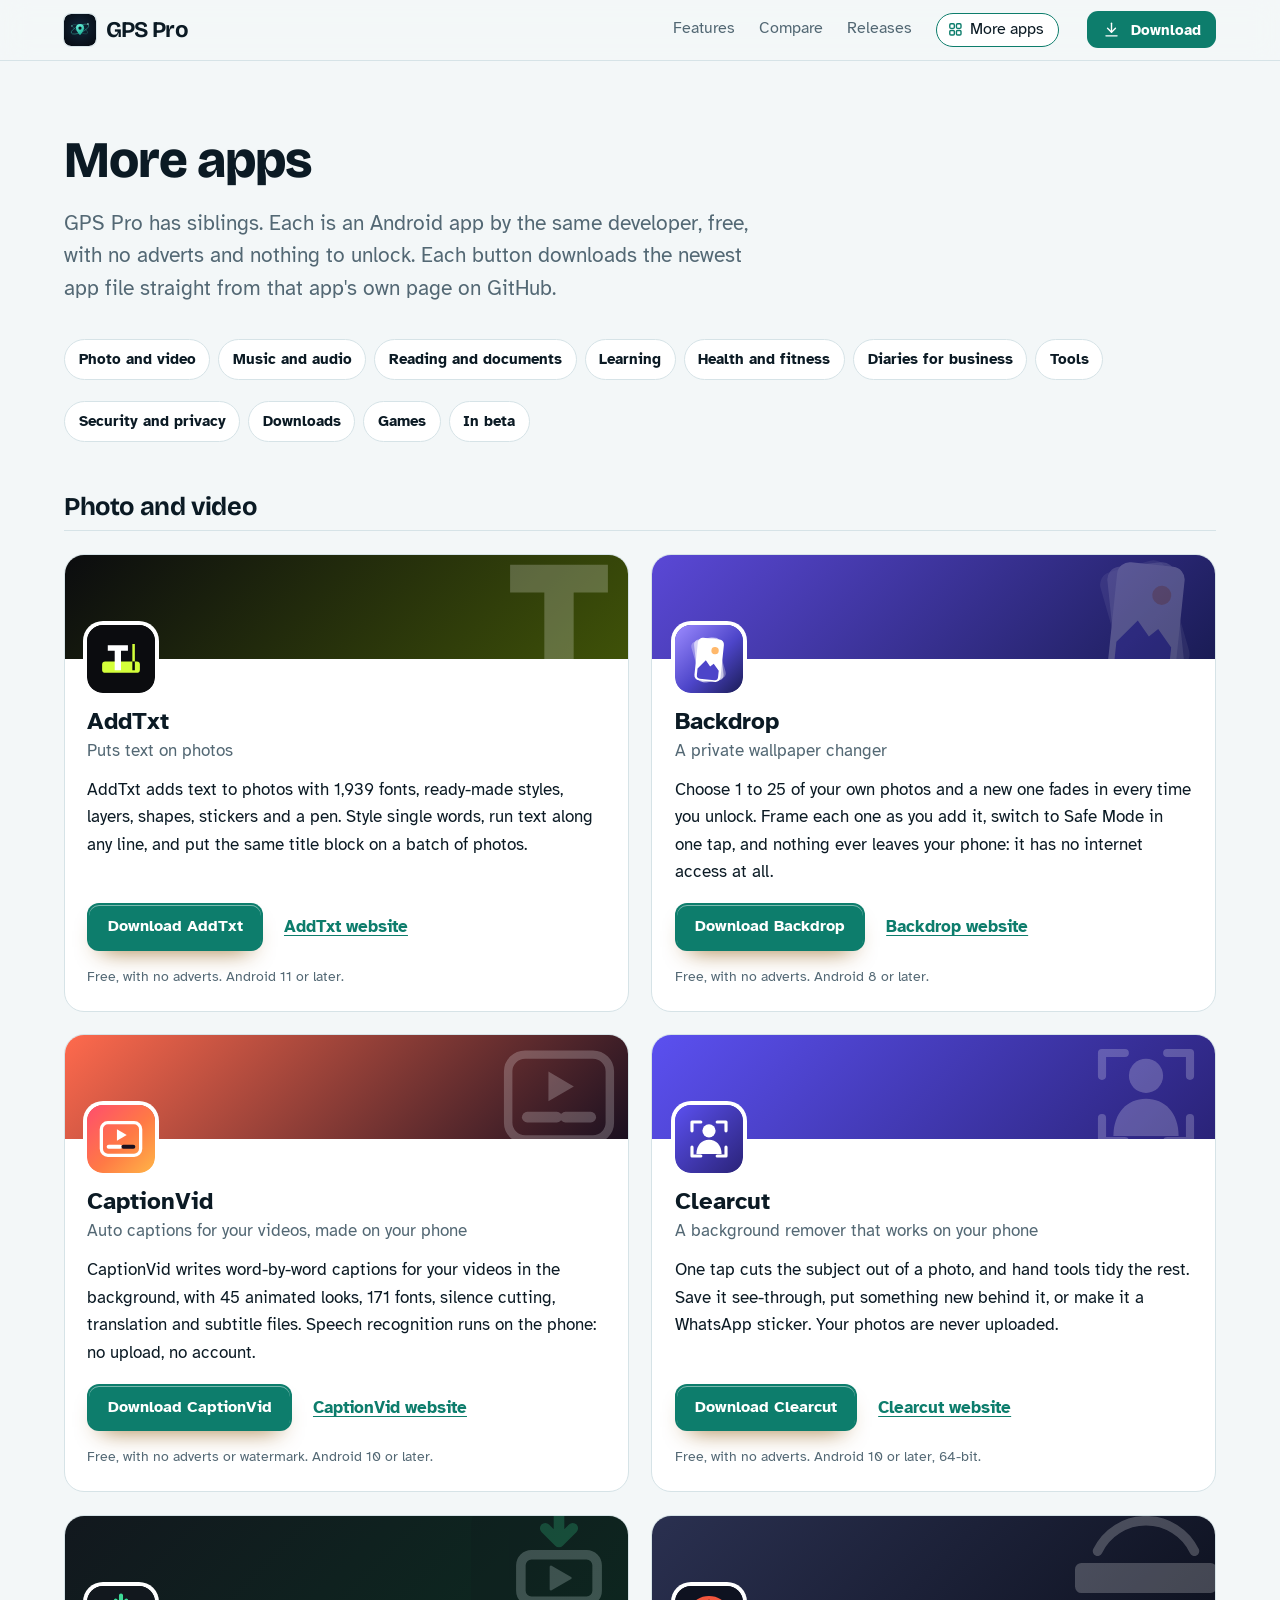
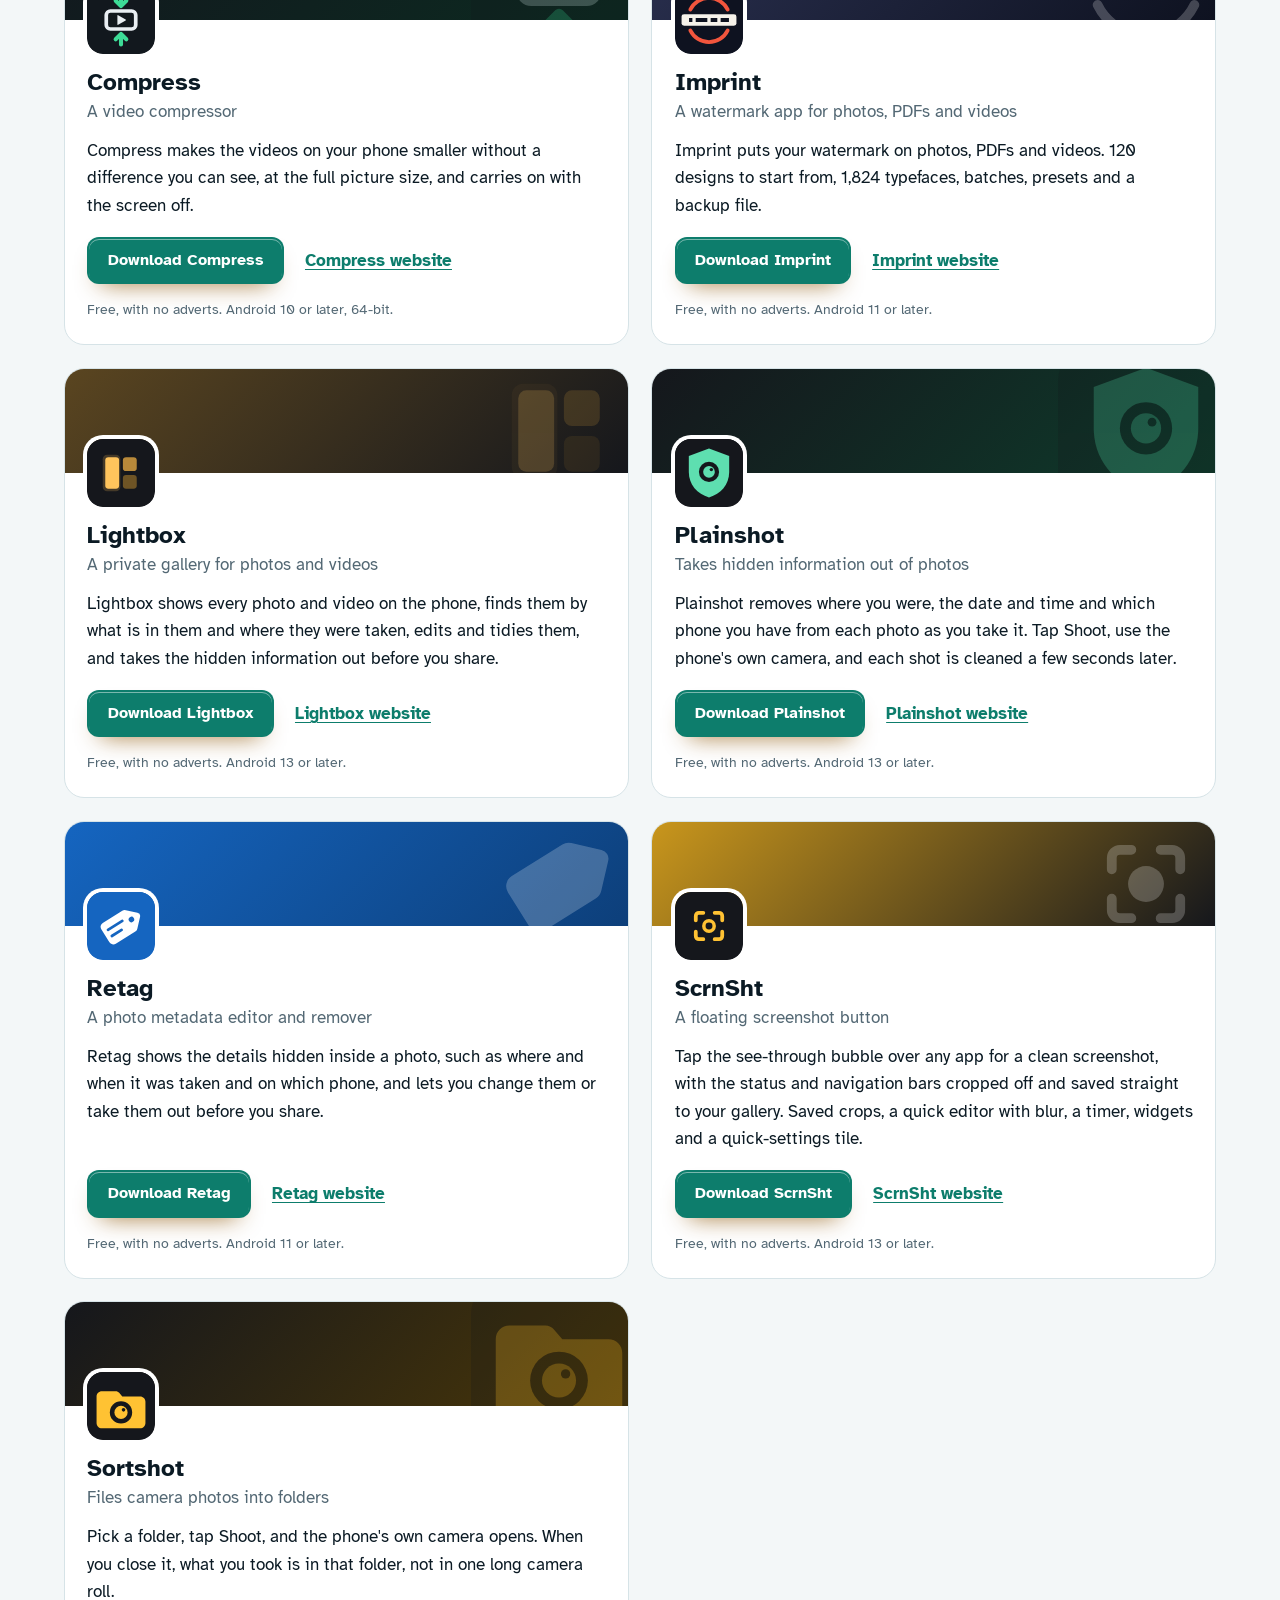
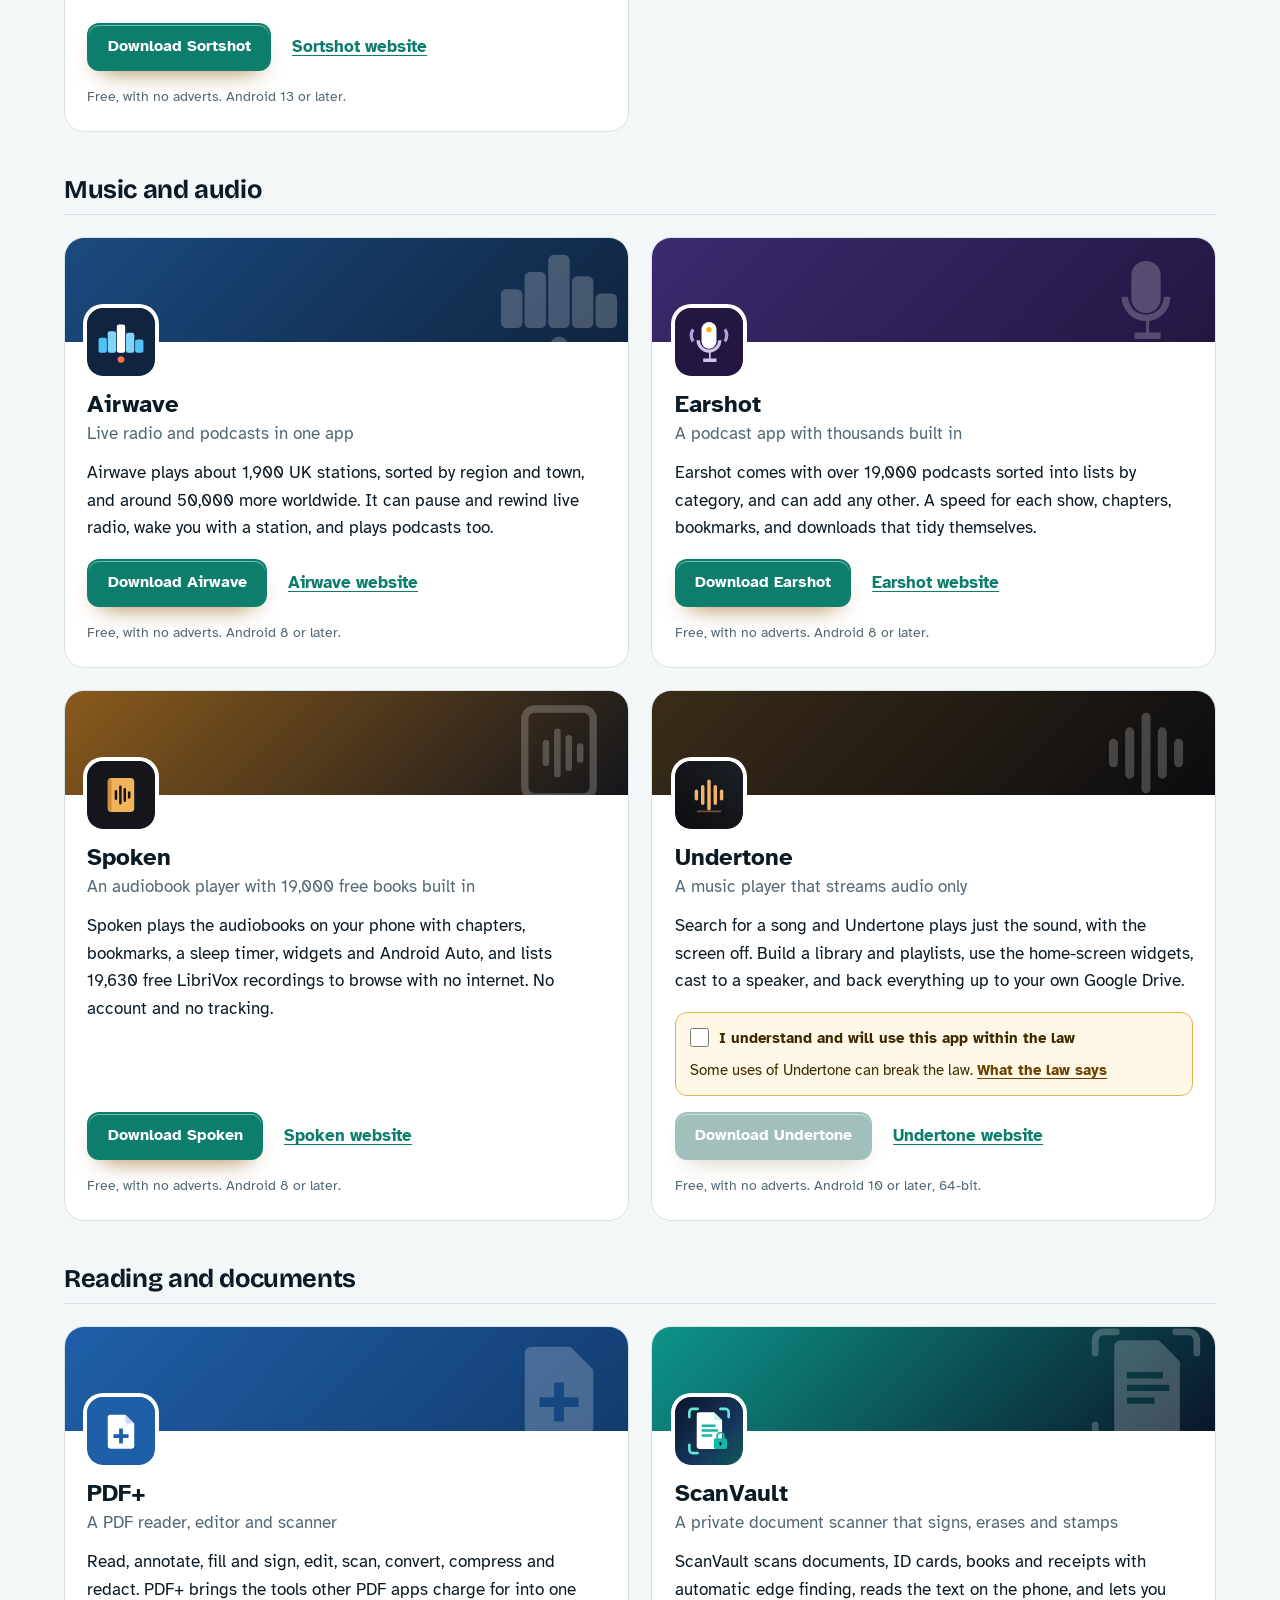
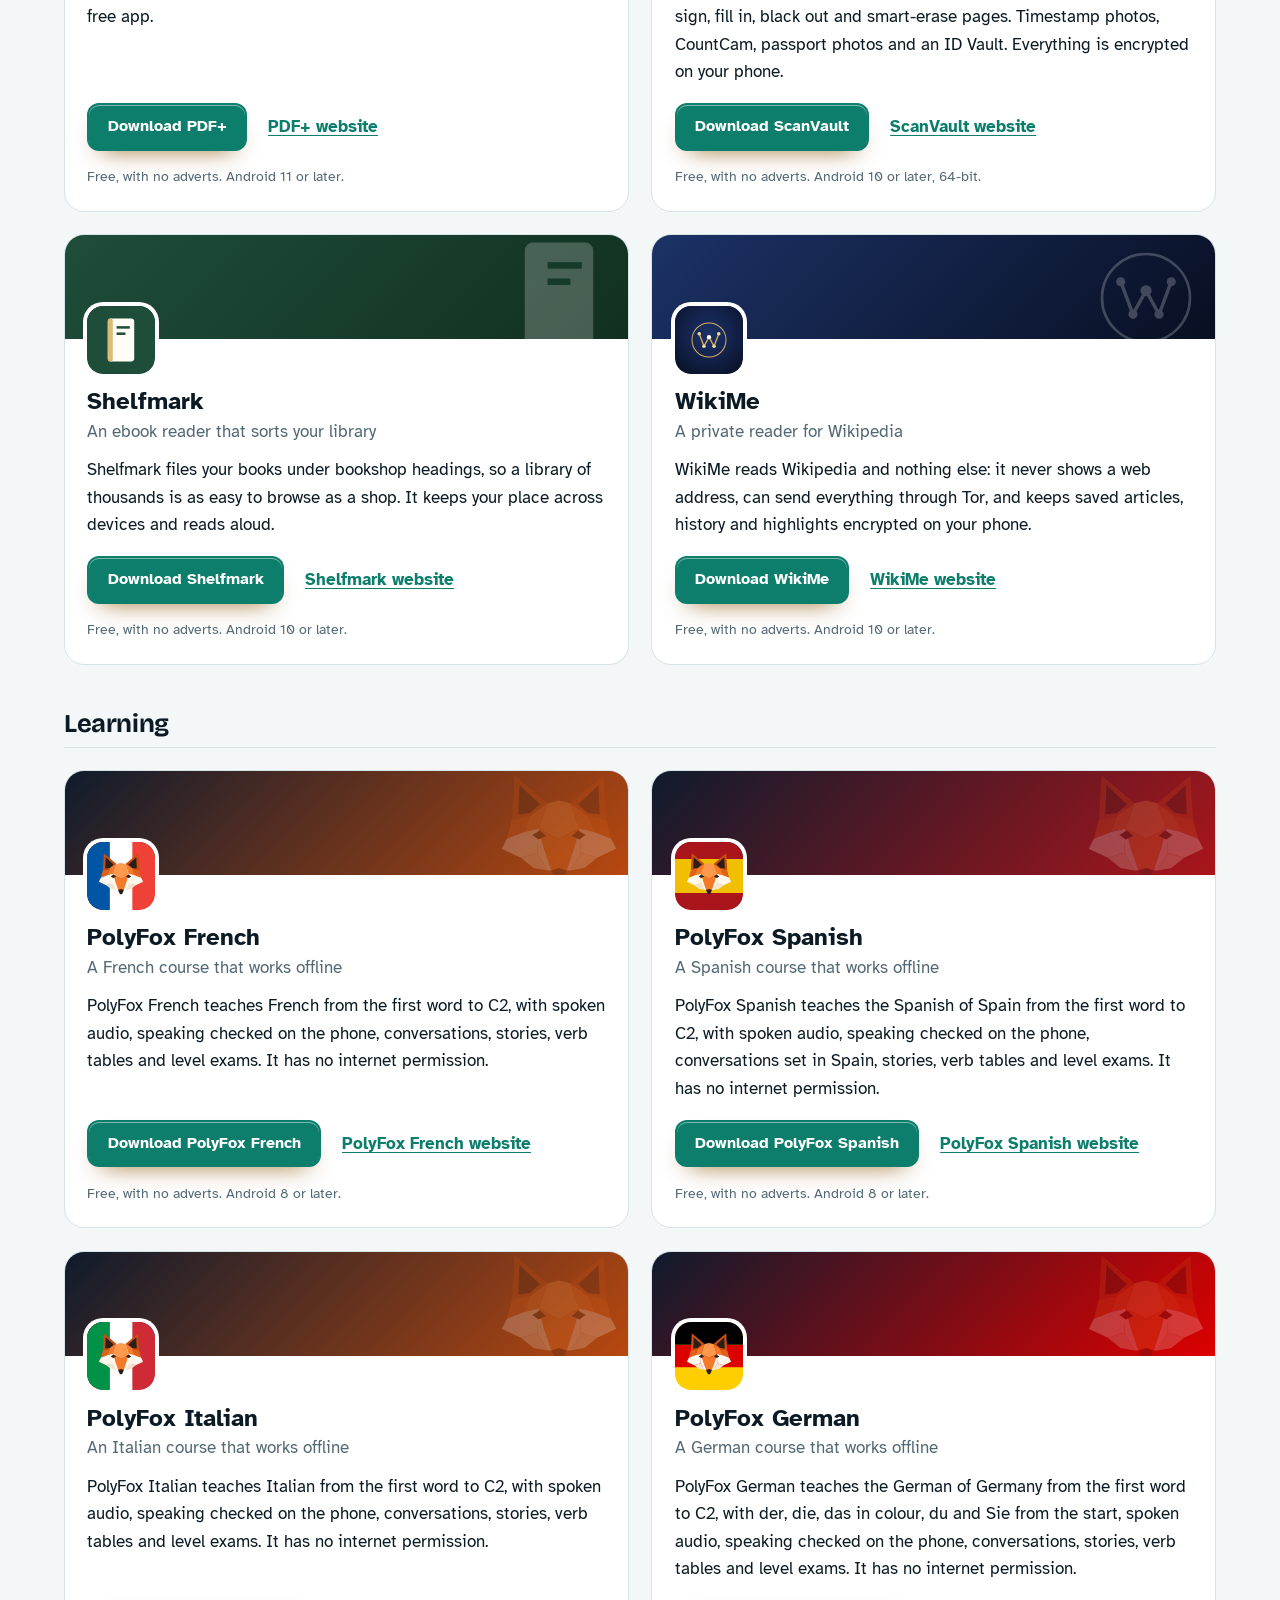
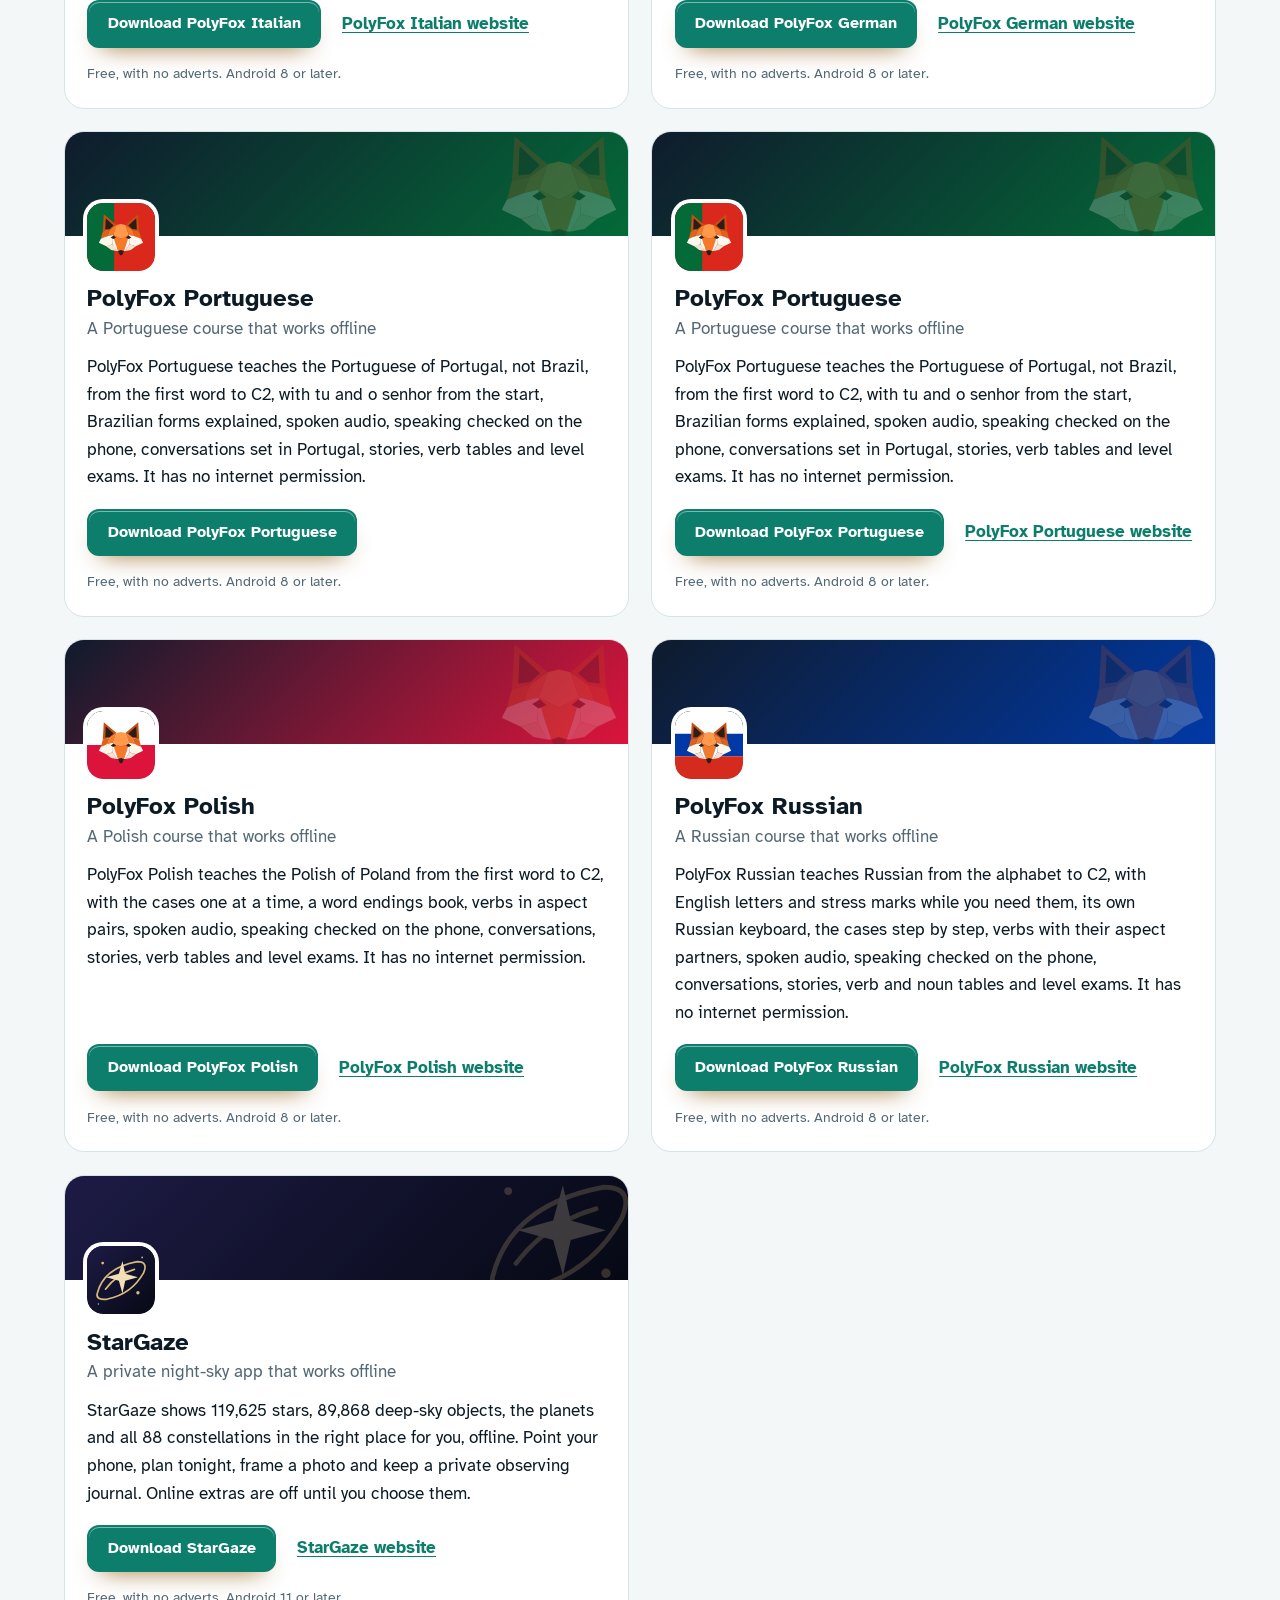
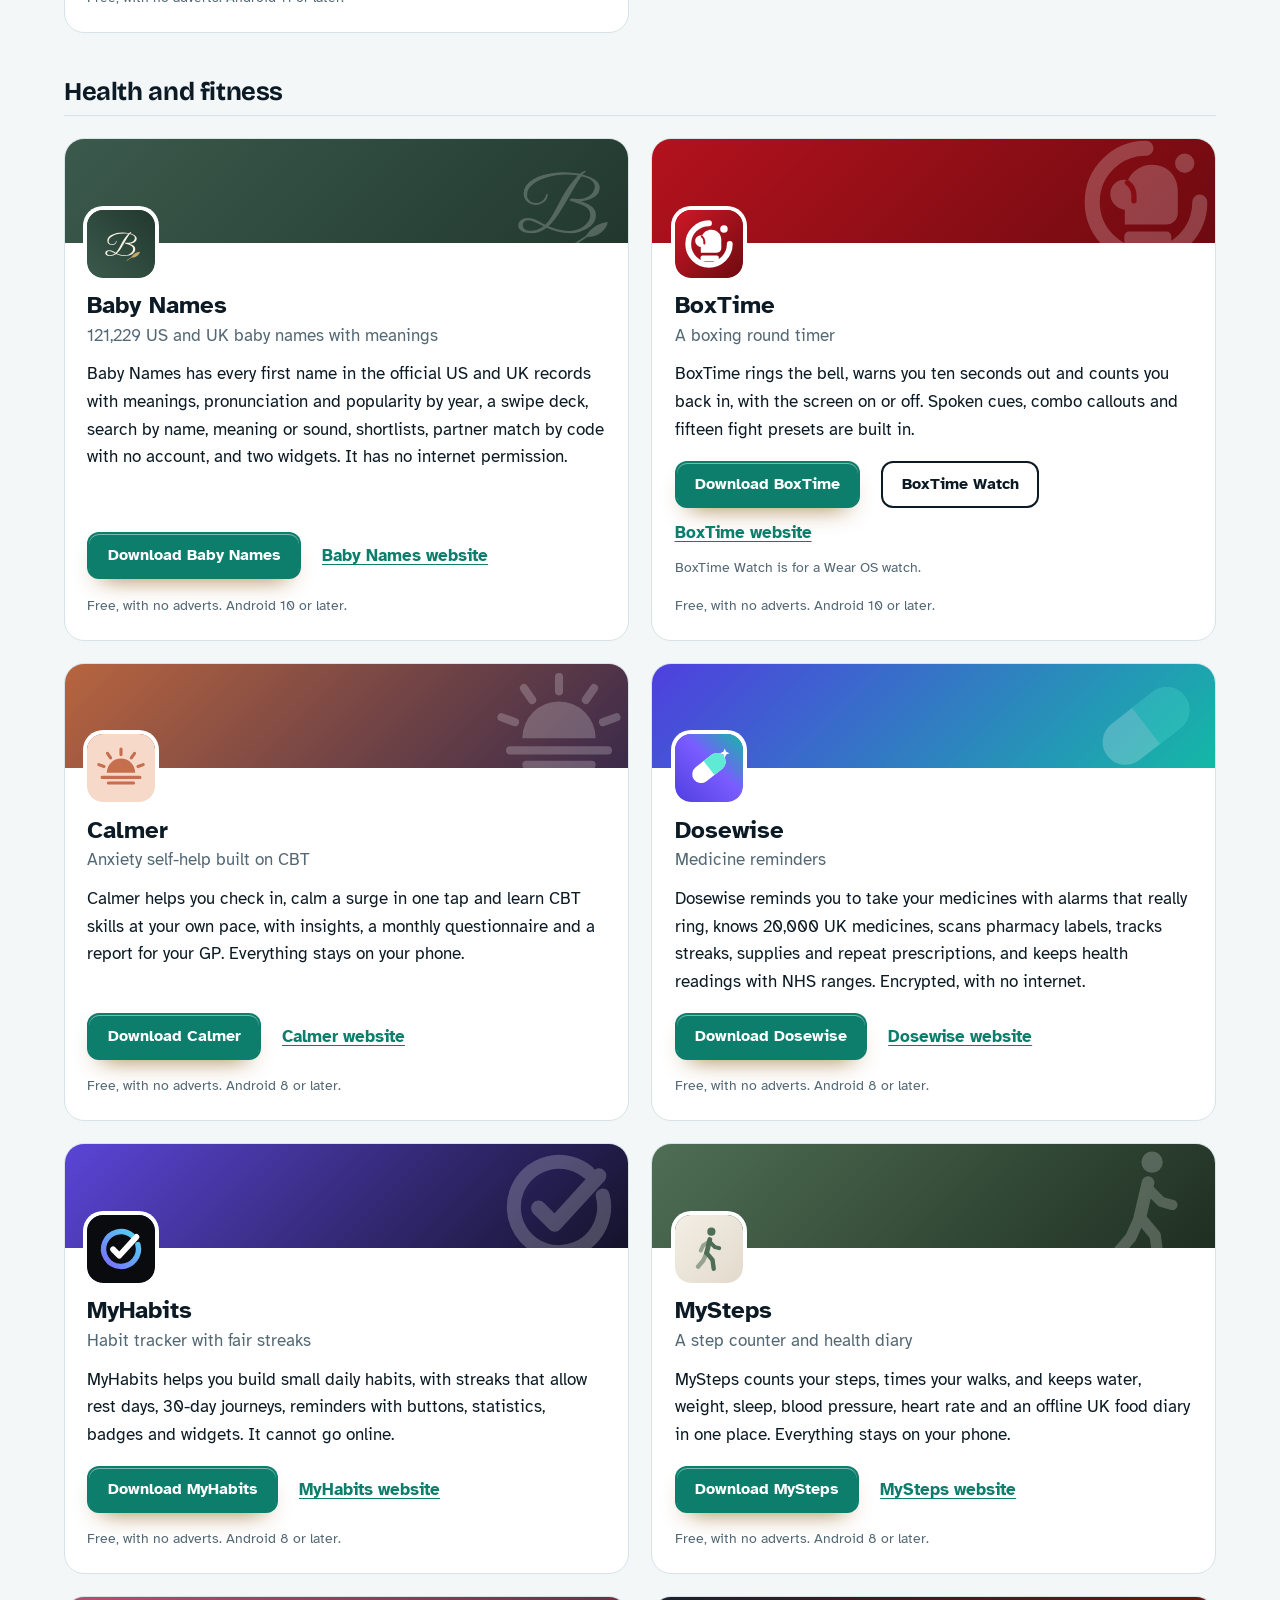
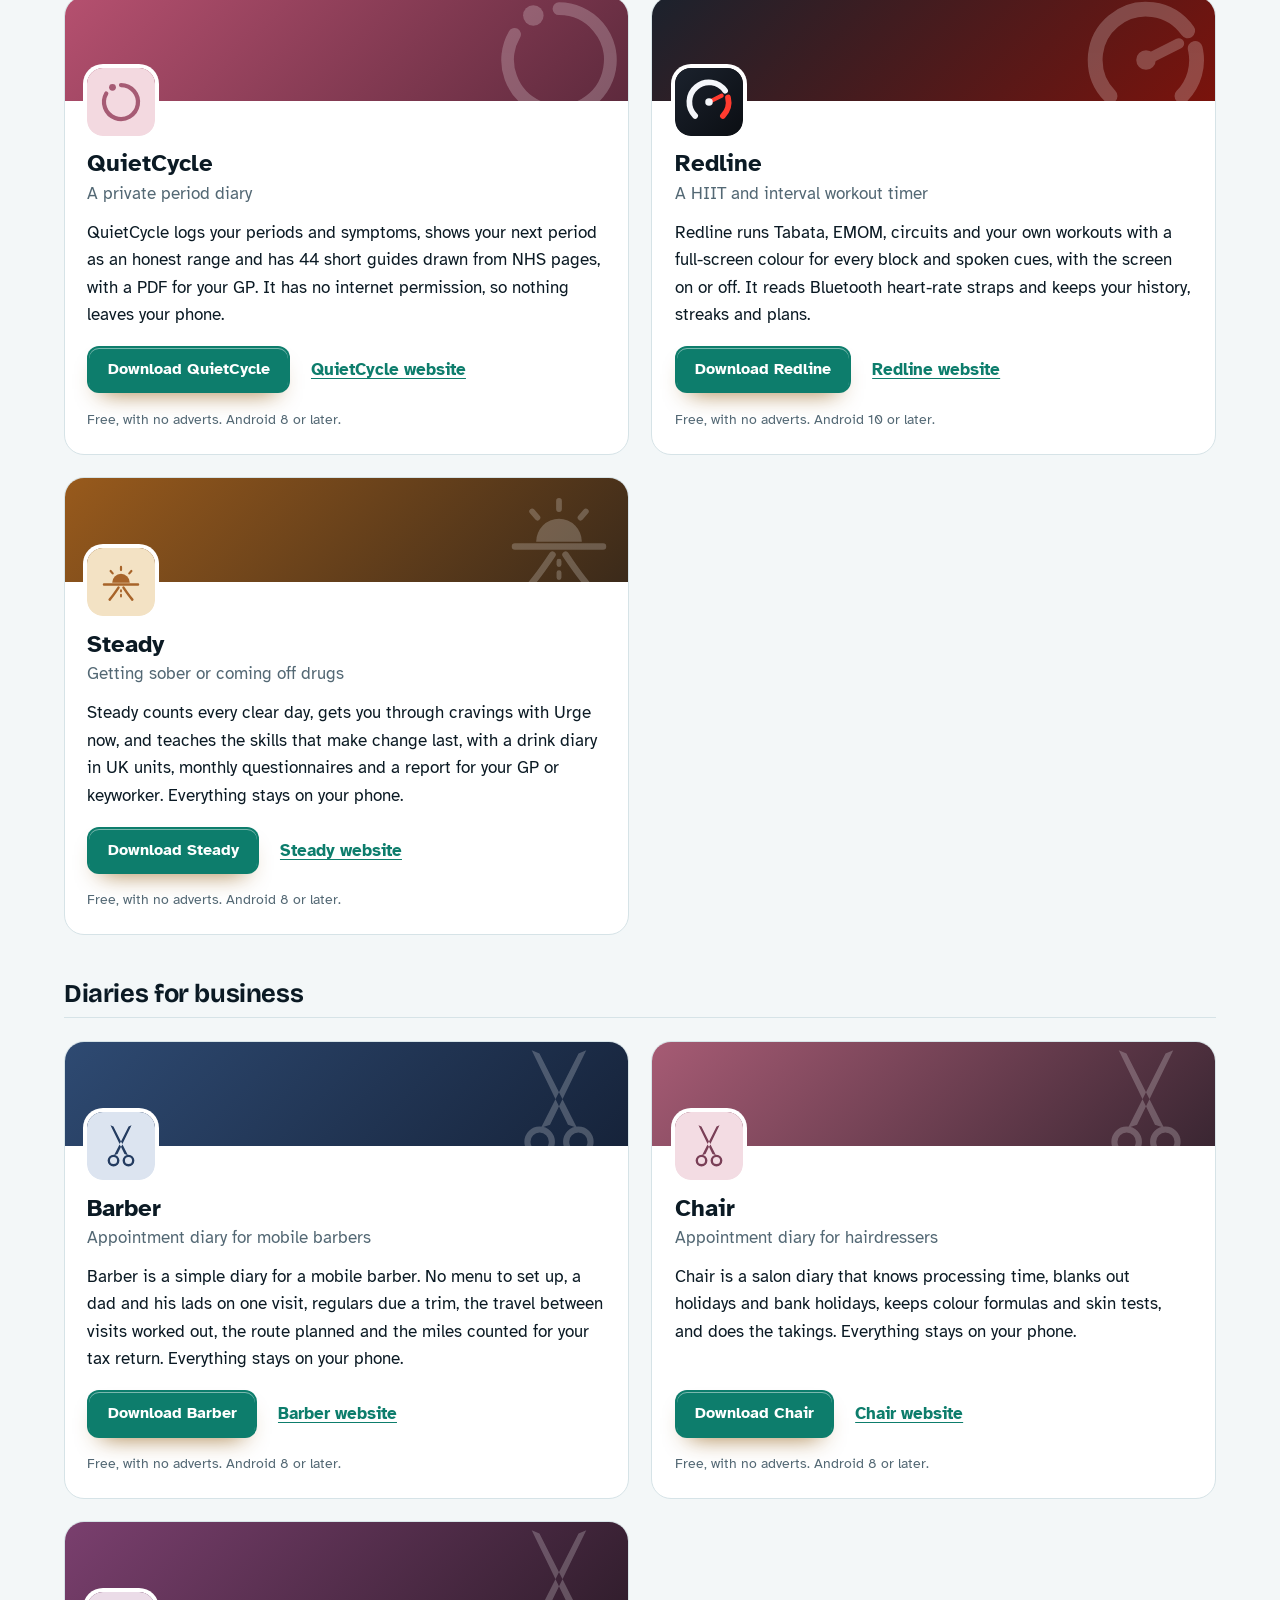
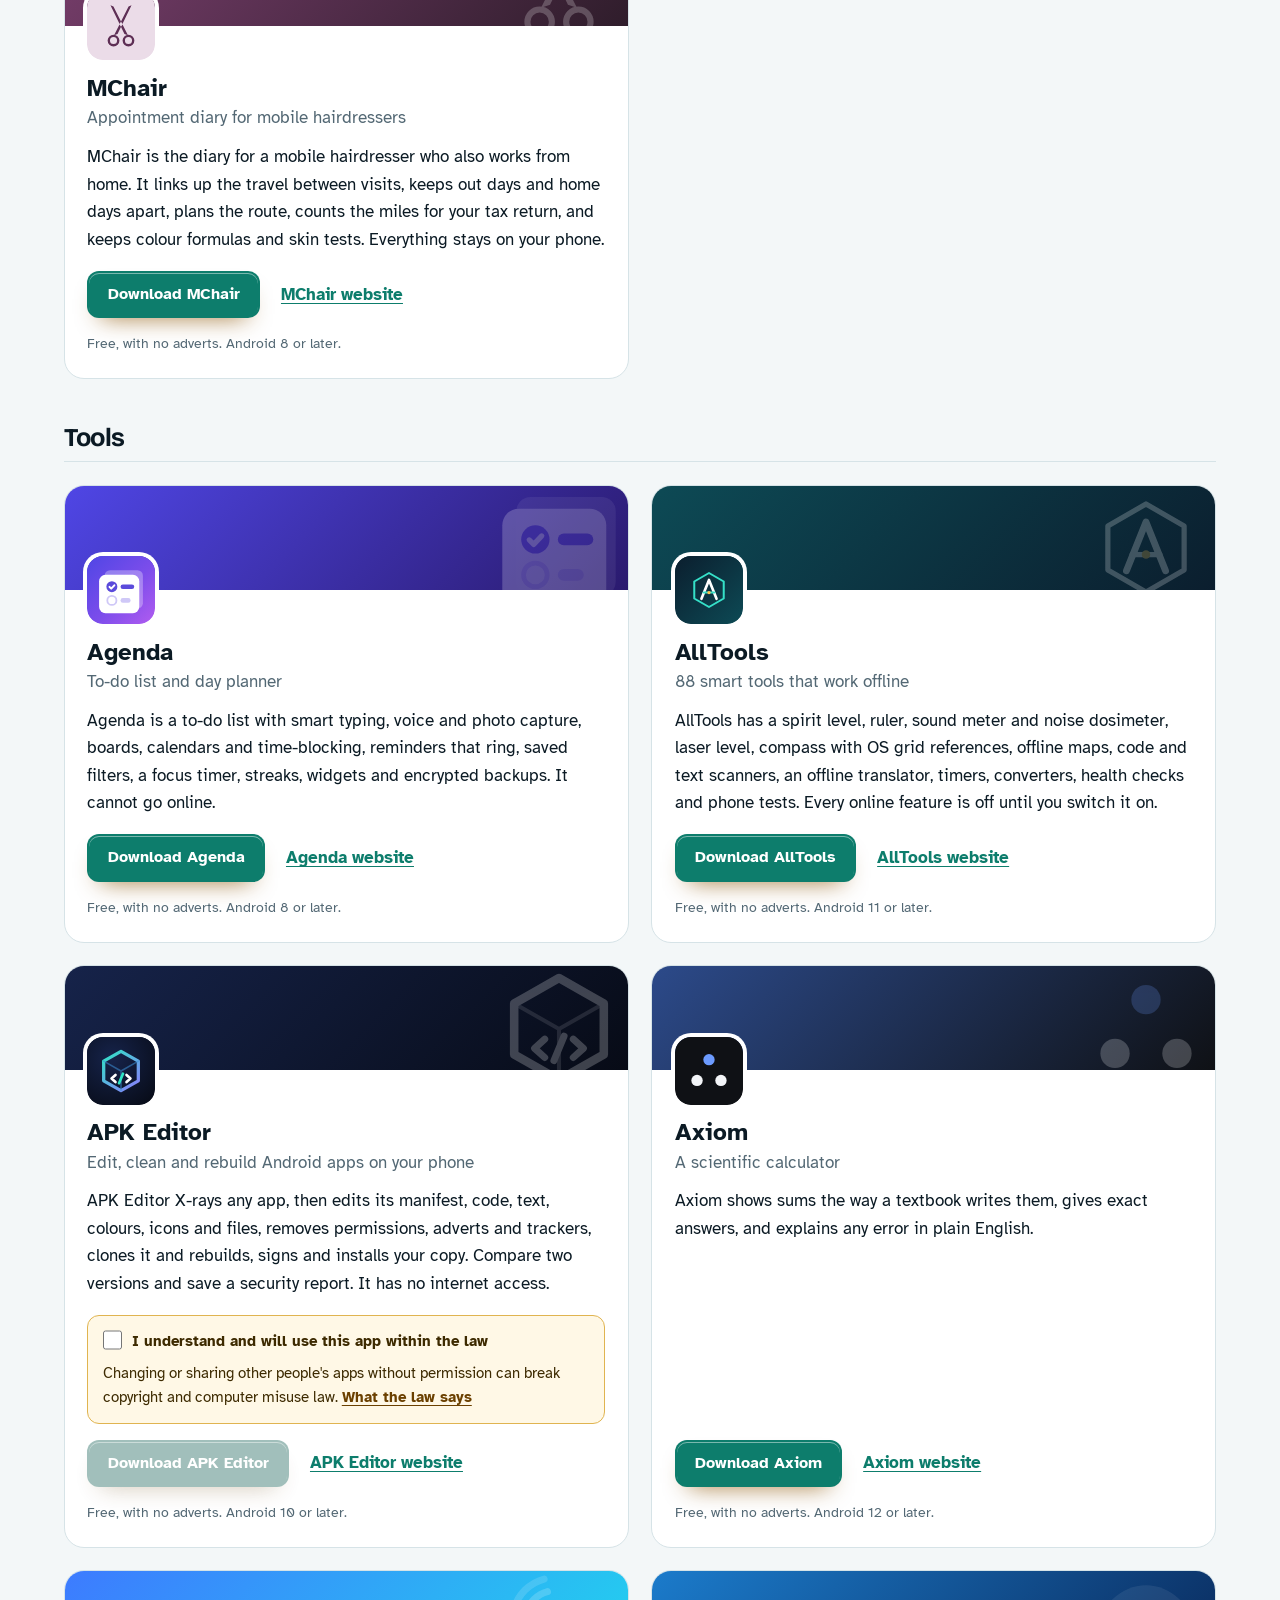
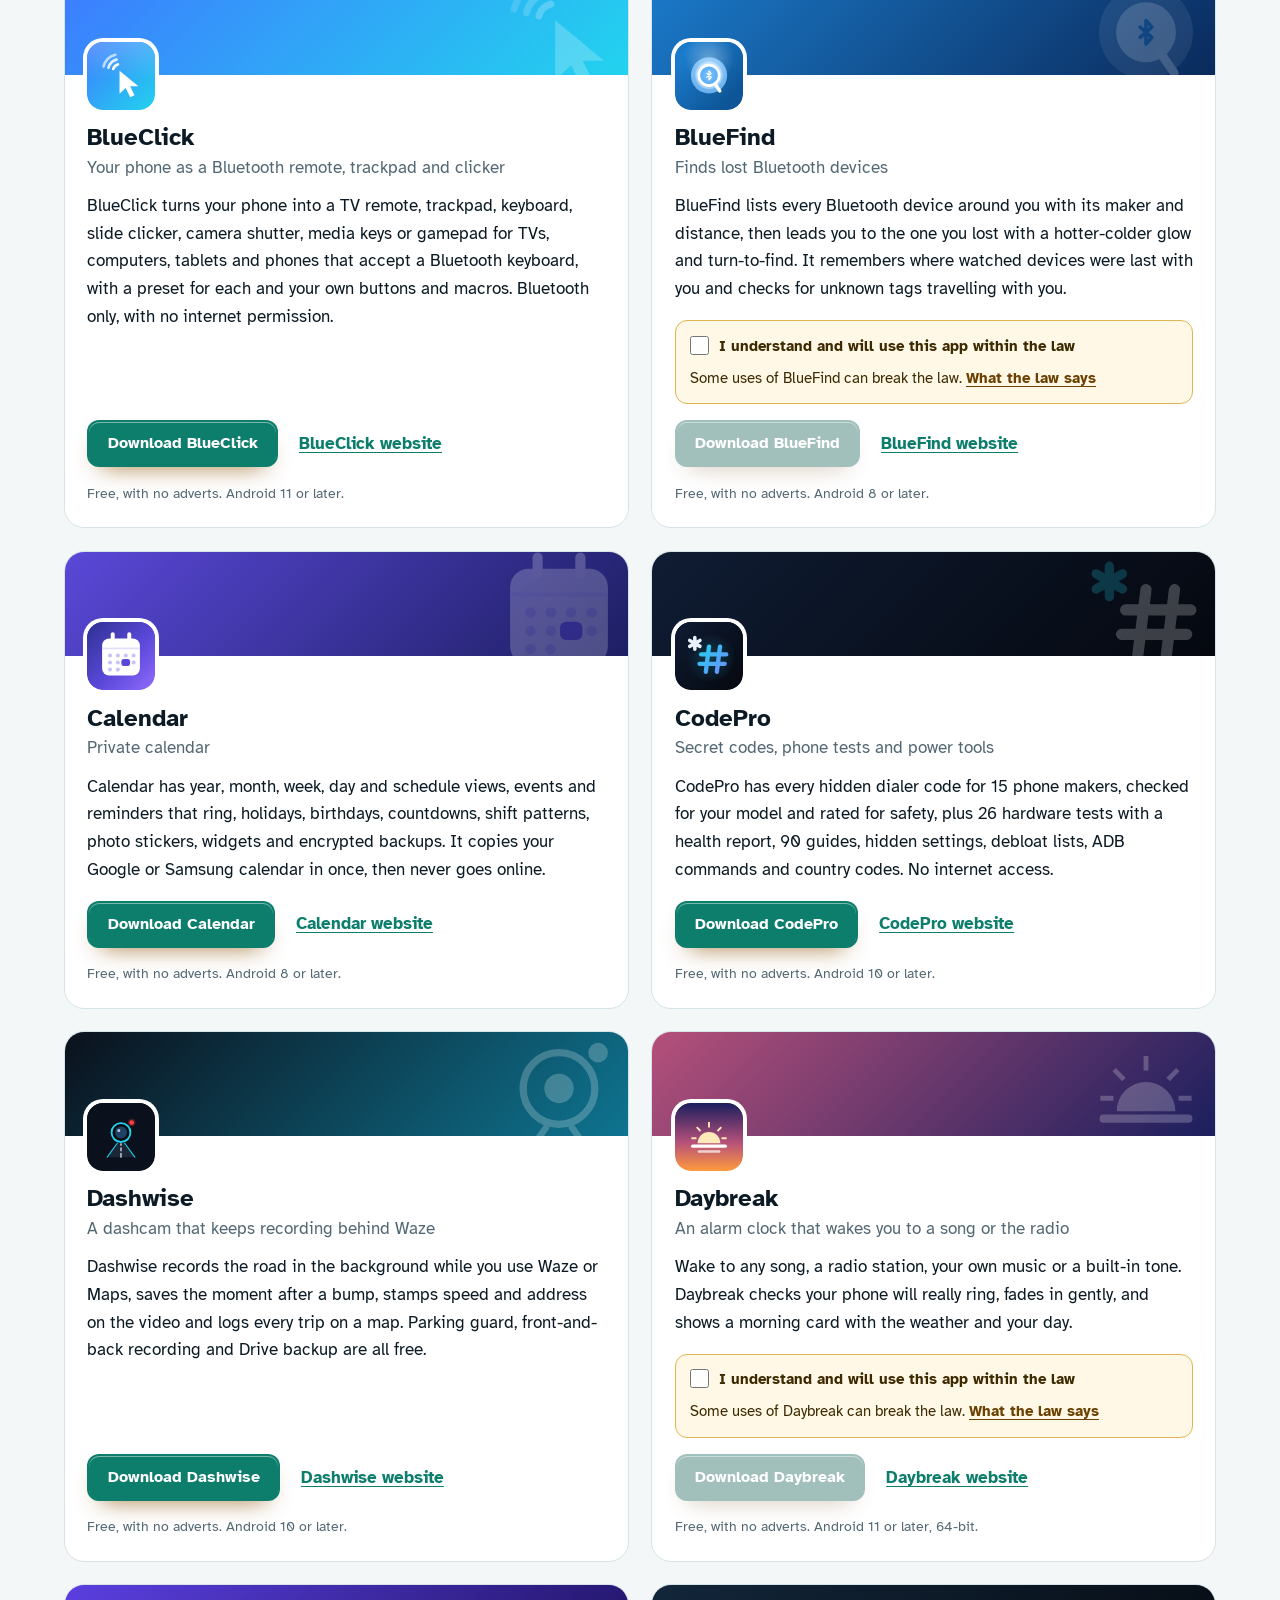
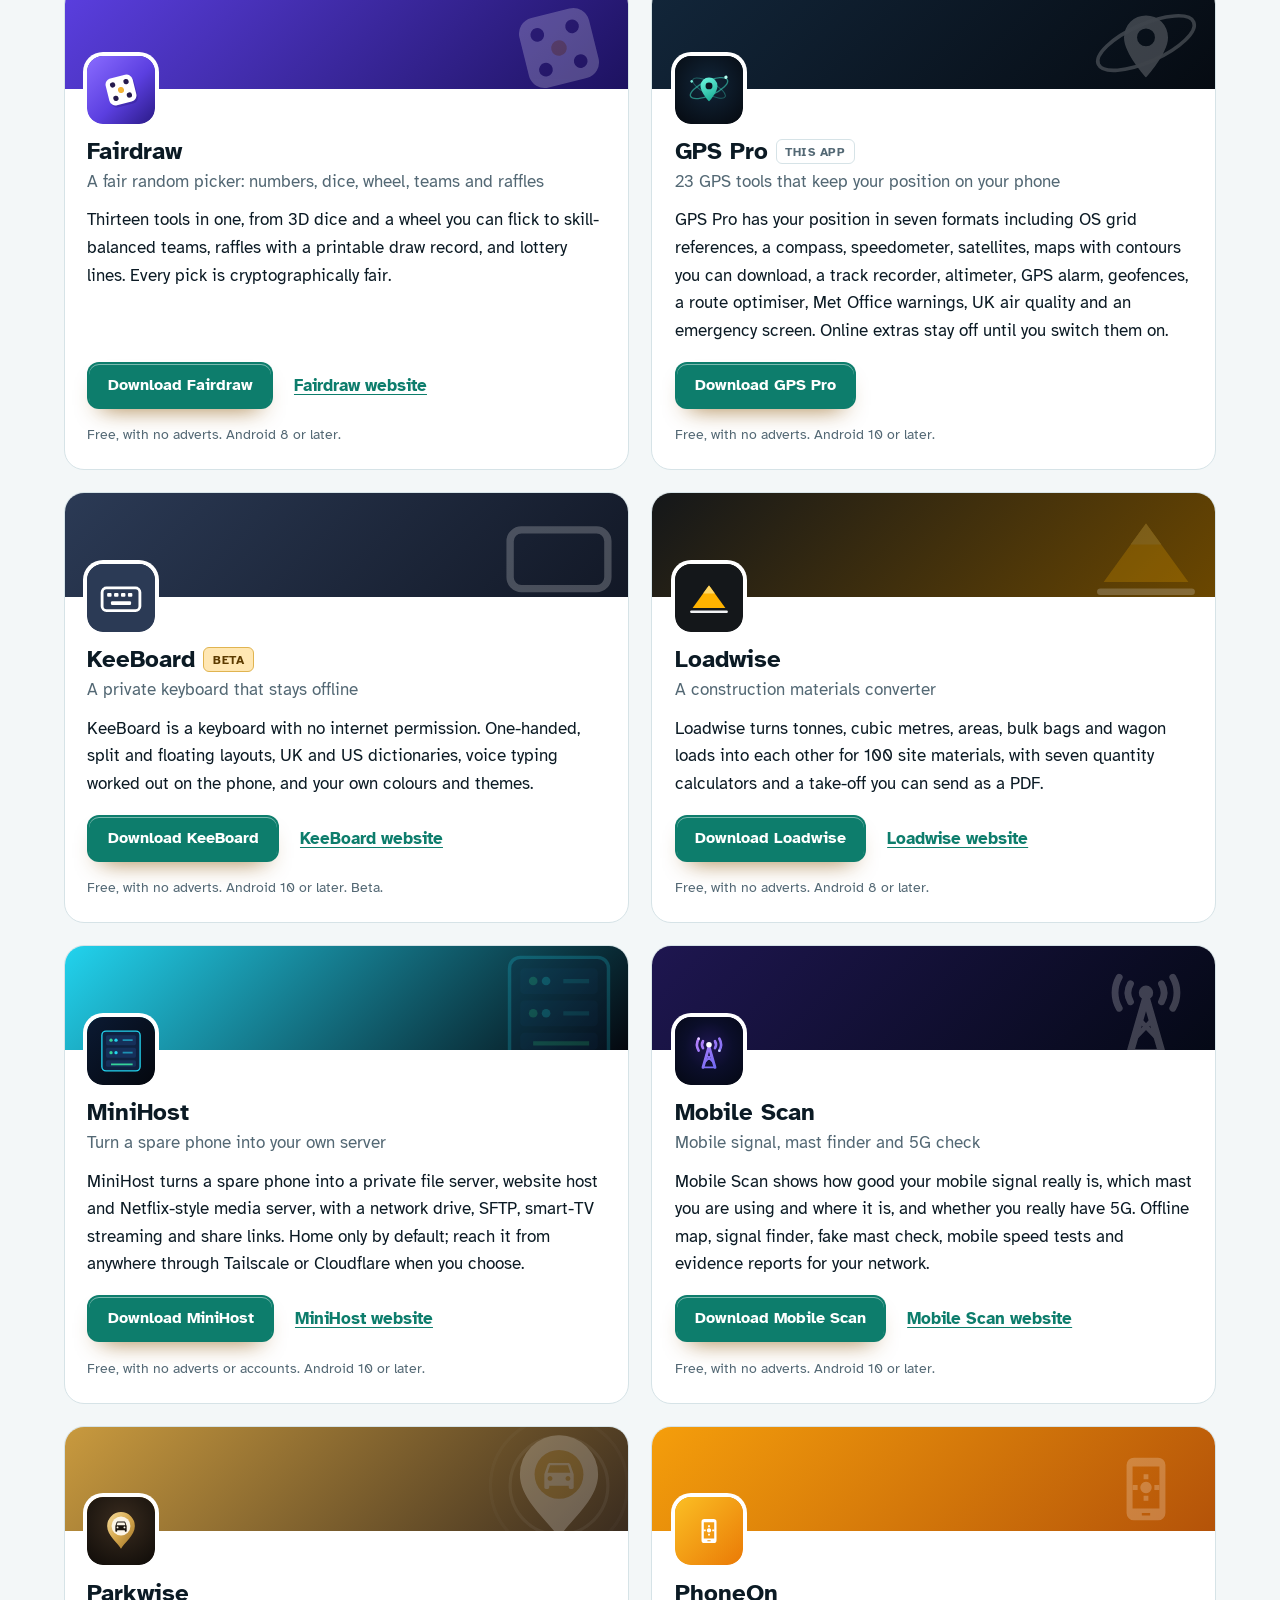
==== commit 1cd893ba: "More apps: add BlueClick" ====
--- a/more-apps.html
+++ b/more-apps.html
@@ -4,7 +4,7 @@
 <meta charset="utf-8">
 <meta name="viewport" content="width=device-width, initial-scale=1">
 <title>More free Android apps from the maker of GPS Pro</title>
-<meta name="description" content="All 97 free Android apps from the maker of GPS Pro, in one list by category, each with its download and a link to its website.">
+<meta name="description" content="All 98 free Android apps from the maker of GPS Pro, in one list by category, each with its download and a link to its website.">
 <meta name="author" content="Jonathan Jackson">
 <link rel="canonical" href="https://customgpter.github.io/gpspro/more-apps.html">
 <meta name="theme-color" content="#f3f7f8" media="(prefers-color-scheme: light)">
@@ -12,7 +12,7 @@
 <meta property="og:type" content="website">
 <meta property="og:site_name" content="GPS Pro">
 <meta property="og:title" content="More free Android apps from the maker of GPS Pro">
-<meta property="og:description" content="All 97 free Android apps from the maker of GPS Pro, in one list by category, each with its download and a link to its website.">
+<meta property="og:description" content="All 98 free Android apps from the maker of GPS Pro, in one list by category, each with its download and a link to its website.">
 <meta property="og:url" content="https://customgpter.github.io/gpspro/more-apps.html">
 <meta property="og:image" content="https://customgpter.github.io/gpspro/assets/og.png">
 <meta property="og:image:width" content="1200">
@@ -26,7 +26,7 @@
 <link rel="preload" href="./assets/fonts/atkinson-hyperlegible-latin-400-normal.woff2" as="font" type="font/woff2" crossorigin>
 <link rel="stylesheet" href="./assets/site.css?v=1">
 <link rel="stylesheet" href="./assets/house.css?v=1">
-<script type="application/ld+json">{"@context":"https://schema.org","@type":"ItemList","name":"Apps from the maker of GPS Pro","url":"https://customgpter.github.io/gpspro/more-apps.html","itemListElement":[{"@type":"ListItem","position":1,"name":"AddTxt","url":"https://customgpter.github.io/addtxt/"},{"@type":"ListItem","position":2,"name":"Backdrop","url":"https://customgpter.github.io/backdrop/"},{"@type":"ListItem","position":3,"name":"CaptionVid","url":"https://customgpter.github.io/captionvid/"},{"@type":"ListItem","position":4,"name":"Clearcut","url":"https://customgpter.github.io/clearcut/"},{"@type":"ListItem","position":5,"name":"Compress","url":"https://customgpter.github.io/compress/"},{"@type":"ListItem","position":6,"name":"Imprint","url":"https://customgpter.github.io/imprint/"},{"@type":"ListItem","position":7,"name":"Lightbox","url":"https://customgpter.github.io/lightbox/"},{"@type":"ListItem","position":8,"name":"Plainshot","url":"https://customgpter.github.io/plainshot/"},{"@type":"ListItem","position":9,"name":"Retag","url":"https://customgpter.github.io/retag/"},{"@type":"ListItem","position":10,"name":"ScrnSht","url":"https://customgpter.github.io/scrnsht/"},{"@type":"ListItem","position":11,"name":"Sortshot","url":"https://customgpter.github.io/sortshot/"},{"@type":"ListItem","position":12,"name":"Airwave","url":"https://customgpter.github.io/airwave/"},{"@type":"ListItem","position":13,"name":"Earshot","url":"https://customgpter.github.io/earshot/"},{"@type":"ListItem","position":14,"name":"Spoken","url":"https://customgpter.github.io/spoken/"},{"@type":"ListItem","position":15,"name":"Undertone","url":"https://customgpter.github.io/undertone/"},{"@type":"ListItem","position":16,"name":"PDF+","url":"https://customgpter.github.io/pdfplus/"},{"@type":"ListItem","position":17,"name":"ScanVault","url":"https://customgpter.github.io/scanvault/"},{"@type":"ListItem","position":18,"name":"Shelfmark","url":"https://customgpter.github.io/shelfmark/"},{"@type":"ListItem","position":19,"name":"WikiMe","url":"https://customgpter.github.io/wikime/"},{"@type":"ListItem","position":20,"name":"PolyFox French","url":"https://customgpter.github.io/polyfox/"},{"@type":"ListItem","position":21,"name":"PolyFox German","url":"https://customgpter.github.io/polyfox-german/"},{"@type":"ListItem","position":22,"name":"PolyFox Portuguese","url":"https://customgpter.github.io/polyfox-portuguese/"},{"@type":"ListItem","position":23,"name":"PolyFox Polish","url":"https://customgpter.github.io/polyfox-polish/"},{"@type":"ListItem","position":24,"name":"PolyFox Russian","url":"https://customgpter.github.io/polyfox-russian/"},{"@type":"ListItem","position":25,"name":"StarGaze","url":"https://customgpter.github.io/stargaze/"},{"@type":"ListItem","position":26,"name":"Baby Names","url":"https://customgpter.github.io/babynames/"},{"@type":"ListItem","position":27,"name":"BoxTime","url":"https://customgpter.github.io/boxtime/"},{"@type":"ListItem","position":28,"name":"Calmer","url":"https://customgpter.github.io/calmer/"},{"@type":"ListItem","position":29,"name":"Dosewise","url":"https://customgpter.github.io/dosewise/"},{"@type":"ListItem","position":30,"name":"MyHabits","url":"https://customgpter.github.io/myhabits/"},{"@type":"ListItem","position":31,"name":"MySteps","url":"https://customgpter.github.io/mysteps/"},{"@type":"ListItem","position":32,"name":"QuietCycle","url":"https://customgpter.github.io/quietcycle/"},{"@type":"ListItem","position":33,"name":"Redline","url":"https://customgpter.github.io/redline/"},{"@type":"ListItem","position":34,"name":"Steady","url":"https://customgpter.github.io/steady/"},{"@type":"ListItem","position":35,"name":"Barber","url":"https://customgpter.github.io/barber/"},{"@type":"ListItem","position":36,"name":"Chair","url":"https://customgpter.github.io/chair/"},{"@type":"ListItem","position":37,"name":"MChair","url":"https://customgpter.github.io/mchair/"},{"@type":"ListItem","position":38,"name":"Agenda","url":"https://customgpter.github.io/agenda/"},{"@type":"ListItem","position":39,"name":"AllTools","url":"https://customgpter.github.io/alltools/"},{"@type":"ListItem","position":40,"name":"APK Editor","url":"https://customgpter.github.io/apkeditor/"},{"@type":"ListItem","position":41,"name":"Axiom","url":"https://customgpter.github.io/axiom/"},{"@type":"ListItem","position":42,"name":"BlueFind","url":"https://customgpter.github.io/bluefind/"},{"@type":"ListItem","position":43,"name":"Calendar","url":"https://customgpter.github.io/calendar/"},{"@type":"ListItem","position":44,"name":"CodePro","url":"https://customgpter.github.io/codepro/"},{"@type":"ListItem","position":45,"name":"Dashwise","url":"https://customgpter.github.io/dashwise/"},{"@type":"ListItem","position":46,"name":"Daybreak","url":"https://customgpter.github.io/daybreak/"},{"@type":"ListItem","position":47,"name":"Fairdraw","url":"https://customgpter.github.io/fairdraw/"},{"@type":"ListItem","position":48,"name":"GPS Pro","url":"https://customgpter.github.io/gpspro/"},{"@type":"ListItem","position":49,"name":"KeeBoard","url":"https://customgpter.github.io/keeboard/"},{"@type":"ListItem","position":50,"name":"Loadwise","url":"https://customgpter.github.io/loadwise/"},{"@type":"ListItem","position":51,"name":"MiniHost","url":"https://customgpter.github.io/minihost/"},{"@type":"ListItem","position":52,"name":"Mobile Scan","url":"https://customgpter.github.io/mobilescan/"},{"@type":"ListItem","position":53,"name":"Parkwise","url":"https://customgpter.github.io/parkwise/"},{"@type":"ListItem","position":54,"name":"Pocketmind","url":"https://customgpter.github.io/pocketmind/"},{"@type":"ListItem","position":55,"name":"Refine","url":"https://customgpter.github.io/refine/"},{"@type":"ListItem","position":56,"name":"Shiftwise","url":"https://customgpter.github.io/shiftwise/"},{"@type":"ListItem","position":57,"name":"SimpleCalc","url":"https://customgpter.github.io/simplecalc/"},{"@type":"ListItem","position":58,"name":"Skyline","url":"https://customgpter.github.io/skyline/"},{"@type":"ListItem","position":59,"name":"Slipway","url":"https://customgpter.github.io/slipway/"},{"@type":"ListItem","position":60,"name":"Tagger","url":"https://customgpter.github.io/tagger/"},{"@type":"ListItem","position":61,"name":"TotalClean","url":"https://customgpter.github.io/totalclean/"},{"@type":"ListItem","position":62,"name":"TVLink","url":"https://customgpter.github.io/tvlink/"},{"@type":"ListItem","position":63,"name":"Unbox","url":"https://customgpter.github.io/unbox/"},{"@type":"ListItem","position":64,"name":"WhatsKeep","url":"https://customgpter.github.io/whatskeep/"},{"@type":"ListItem","position":65,"name":"WiFi Scan","url":"https://customgpter.github.io/wifiscan/"},{"@type":"ListItem","position":66,"name":"Auditly","url":"https://customgpter.github.io/auditly/"},{"@type":"ListItem","position":67,"name":"Backchannel","url":"https://customgpter.github.io/backchannel/"},{"@type":"ListItem","position":68,"name":"ENotes","url":"https://customgpter.github.io/enotes/"},{"@type":"ListItem","position":69,"name":"FindMe","url":"https://customgpter.github.io/findme/"},{"@type":"ListItem","position":70,"name":"iLock","url":"https://customgpter.github.io/ilock/"},{"@type":"ListItem","position":71,"name":"ImSafe","url":"https://customgpter.github.io/imsafe/"},{"@type":"ListItem","position":72,"name":"IShred","url":"https://customgpter.github.io/ishred/"},{"@type":"ListItem","position":73,"name":"LockBox","url":"https://customgpter.github.io/lockbox/"},{"@type":"ListItem","position":74,"name":"PassVault","url":"https://customgpter.github.io/passvault/"},{"@type":"ListItem","position":75,"name":"SpyFind","url":"https://customgpter.github.io/spyfind/"},{"@type":"ListItem","position":76,"name":"TextWipe","url":"https://customgpter.github.io/textwipe/"},{"@type":"ListItem","position":77,"name":"Tracewire","url":"https://customgpter.github.io/tracewire/"},{"@type":"ListItem","position":78,"name":"Vigil","url":"https://customgpter.github.io/vigil/"},{"@type":"ListItem","position":79,"name":"Grab","url":"https://customgpter.github.io/grab/"},{"@type":"ListItem","position":80,"name":"Swarm","url":"https://customgpter.github.io/swarm/"},{"@type":"ListItem","position":81,"name":"Plane Games","url":"https://customgpter.github.io/plane-games/"},{"@type":"ListItem","position":82,"name":"Ninefold","url":"https://customgpter.github.io/ninefold/"},{"@type":"ListItem","position":83,"name":"Cubewise","url":"https://customgpter.github.io/cubewise/"},{"@type":"ListItem","position":84,"name":"Tilewise","url":"https://customgpter.github.io/tilewise/"},{"@type":"ListItem","position":85,"name":"Letterwise","url":"https://customgpter.github.io/letterwise/"},{"@type":"ListItem","position":86,"name":"Kingside","url":"https://customgpter.github.io/kingside/"},{"@type":"ListItem","position":87,"name":"Deckhand","url":"https://customgpter.github.io/deckhand/"},{"@type":"ListItem","position":88,"name":"SNESForge","url":"https://customgpter.github.io/snesforge/"},{"@type":"ListItem","position":89,"name":"Fame Boy","url":"https://customgpter.github.io/fameboy/"},{"@type":"ListItem","position":90,"name":"PSPPro","url":"https://customgpter.github.io/psppro/"},{"@type":"ListItem","position":91,"name":"MegaGen","url":"https://customgpter.github.io/megagen/"},{"@type":"ListItem","position":92,"name":"QVR","url":"https://customgpter.github.io/qvr/"},{"@type":"ListItem","position":93,"name":"QVR Watch","url":"https://customgpter.github.io/qvr-watch/"},{"@type":"ListItem","position":94,"name":"QVRLite","url":"https://customgpter.github.io/qvrlite/"},{"@type":"ListItem","position":95,"name":"Onionz","url":"https://customgpter.github.io/onionz/"},{"@type":"ListItem","position":96,"name":"OnionzWeb","url":"https://customgpter.github.io/onionzweb/"}]}</script>
+<script type="application/ld+json">{"@context":"https://schema.org","@type":"ItemList","name":"Apps from the maker of GPS Pro","url":"https://customgpter.github.io/gpspro/more-apps.html","itemListElement":[{"@type":"ListItem","position":1,"name":"AddTxt","url":"https://customgpter.github.io/addtxt/"},{"@type":"ListItem","position":2,"name":"Backdrop","url":"https://customgpter.github.io/backdrop/"},{"@type":"ListItem","position":3,"name":"CaptionVid","url":"https://customgpter.github.io/captionvid/"},{"@type":"ListItem","position":4,"name":"Clearcut","url":"https://customgpter.github.io/clearcut/"},{"@type":"ListItem","position":5,"name":"Compress","url":"https://customgpter.github.io/compress/"},{"@type":"ListItem","position":6,"name":"Imprint","url":"https://customgpter.github.io/imprint/"},{"@type":"ListItem","position":7,"name":"Lightbox","url":"https://customgpter.github.io/lightbox/"},{"@type":"ListItem","position":8,"name":"Plainshot","url":"https://customgpter.github.io/plainshot/"},{"@type":"ListItem","position":9,"name":"Retag","url":"https://customgpter.github.io/retag/"},{"@type":"ListItem","position":10,"name":"ScrnSht","url":"https://customgpter.github.io/scrnsht/"},{"@type":"ListItem","position":11,"name":"Sortshot","url":"https://customgpter.github.io/sortshot/"},{"@type":"ListItem","position":12,"name":"Airwave","url":"https://customgpter.github.io/airwave/"},{"@type":"ListItem","position":13,"name":"Earshot","url":"https://customgpter.github.io/earshot/"},{"@type":"ListItem","position":14,"name":"Spoken","url":"https://customgpter.github.io/spoken/"},{"@type":"ListItem","position":15,"name":"Undertone","url":"https://customgpter.github.io/undertone/"},{"@type":"ListItem","position":16,"name":"PDF+","url":"https://customgpter.github.io/pdfplus/"},{"@type":"ListItem","position":17,"name":"ScanVault","url":"https://customgpter.github.io/scanvault/"},{"@type":"ListItem","position":18,"name":"Shelfmark","url":"https://customgpter.github.io/shelfmark/"},{"@type":"ListItem","position":19,"name":"WikiMe","url":"https://customgpter.github.io/wikime/"},{"@type":"ListItem","position":20,"name":"PolyFox French","url":"https://customgpter.github.io/polyfox/"},{"@type":"ListItem","position":21,"name":"PolyFox German","url":"https://customgpter.github.io/polyfox-german/"},{"@type":"ListItem","position":22,"name":"PolyFox Portuguese","url":"https://customgpter.github.io/polyfox-portuguese/"},{"@type":"ListItem","position":23,"name":"PolyFox Polish","url":"https://customgpter.github.io/polyfox-polish/"},{"@type":"ListItem","position":24,"name":"PolyFox Russian","url":"https://customgpter.github.io/polyfox-russian/"},{"@type":"ListItem","position":25,"name":"StarGaze","url":"https://customgpter.github.io/stargaze/"},{"@type":"ListItem","position":26,"name":"Baby Names","url":"https://customgpter.github.io/babynames/"},{"@type":"ListItem","position":27,"name":"BoxTime","url":"https://customgpter.github.io/boxtime/"},{"@type":"ListItem","position":28,"name":"Calmer","url":"https://customgpter.github.io/calmer/"},{"@type":"ListItem","position":29,"name":"Dosewise","url":"https://customgpter.github.io/dosewise/"},{"@type":"ListItem","position":30,"name":"MyHabits","url":"https://customgpter.github.io/myhabits/"},{"@type":"ListItem","position":31,"name":"MySteps","url":"https://customgpter.github.io/mysteps/"},{"@type":"ListItem","position":32,"name":"QuietCycle","url":"https://customgpter.github.io/quietcycle/"},{"@type":"ListItem","position":33,"name":"Redline","url":"https://customgpter.github.io/redline/"},{"@type":"ListItem","position":34,"name":"Steady","url":"https://customgpter.github.io/steady/"},{"@type":"ListItem","position":35,"name":"Barber","url":"https://customgpter.github.io/barber/"},{"@type":"ListItem","position":36,"name":"Chair","url":"https://customgpter.github.io/chair/"},{"@type":"ListItem","position":37,"name":"MChair","url":"https://customgpter.github.io/mchair/"},{"@type":"ListItem","position":38,"name":"Agenda","url":"https://customgpter.github.io/agenda/"},{"@type":"ListItem","position":39,"name":"AllTools","url":"https://customgpter.github.io/alltools/"},{"@type":"ListItem","position":40,"name":"APK Editor","url":"https://customgpter.github.io/apkeditor/"},{"@type":"ListItem","position":41,"name":"Axiom","url":"https://customgpter.github.io/axiom/"},{"@type":"ListItem","position":42,"name":"BlueClick","url":"https://customgpter.github.io/blueclick/"},{"@type":"ListItem","position":43,"name":"BlueFind","url":"https://customgpter.github.io/bluefind/"},{"@type":"ListItem","position":44,"name":"Calendar","url":"https://customgpter.github.io/calendar/"},{"@type":"ListItem","position":45,"name":"CodePro","url":"https://customgpter.github.io/codepro/"},{"@type":"ListItem","position":46,"name":"Dashwise","url":"https://customgpter.github.io/dashwise/"},{"@type":"ListItem","position":47,"name":"Daybreak","url":"https://customgpter.github.io/daybreak/"},{"@type":"ListItem","position":48,"name":"Fairdraw","url":"https://customgpter.github.io/fairdraw/"},{"@type":"ListItem","position":49,"name":"GPS Pro","url":"https://customgpter.github.io/gpspro/"},{"@type":"ListItem","position":50,"name":"KeeBoard","url":"https://customgpter.github.io/keeboard/"},{"@type":"ListItem","position":51,"name":"Loadwise","url":"https://customgpter.github.io/loadwise/"},{"@type":"ListItem","position":52,"name":"MiniHost","url":"https://customgpter.github.io/minihost/"},{"@type":"ListItem","position":53,"name":"Mobile Scan","url":"https://customgpter.github.io/mobilescan/"},{"@type":"ListItem","position":54,"name":"Parkwise","url":"https://customgpter.github.io/parkwise/"},{"@type":"ListItem","position":55,"name":"Pocketmind","url":"https://customgpter.github.io/pocketmind/"},{"@type":"ListItem","position":56,"name":"Refine","url":"https://customgpter.github.io/refine/"},{"@type":"ListItem","position":57,"name":"Shiftwise","url":"https://customgpter.github.io/shiftwise/"},{"@type":"ListItem","position":58,"name":"SimpleCalc","url":"https://customgpter.github.io/simplecalc/"},{"@type":"ListItem","position":59,"name":"Skyline","url":"https://customgpter.github.io/skyline/"},{"@type":"ListItem","position":60,"name":"Slipway","url":"https://customgpter.github.io/slipway/"},{"@type":"ListItem","position":61,"name":"Tagger","url":"https://customgpter.github.io/tagger/"},{"@type":"ListItem","position":62,"name":"TotalClean","url":"https://customgpter.github.io/totalclean/"},{"@type":"ListItem","position":63,"name":"TVLink","url":"https://customgpter.github.io/tvlink/"},{"@type":"ListItem","position":64,"name":"Unbox","url":"https://customgpter.github.io/unbox/"},{"@type":"ListItem","position":65,"name":"WhatsKeep","url":"https://customgpter.github.io/whatskeep/"},{"@type":"ListItem","position":66,"name":"WiFi Scan","url":"https://customgpter.github.io/wifiscan/"},{"@type":"ListItem","position":67,"name":"Auditly","url":"https://customgpter.github.io/auditly/"},{"@type":"ListItem","position":68,"name":"Backchannel","url":"https://customgpter.github.io/backchannel/"},{"@type":"ListItem","position":69,"name":"ENotes","url":"https://customgpter.github.io/enotes/"},{"@type":"ListItem","position":70,"name":"FindMe","url":"https://customgpter.github.io/findme/"},{"@type":"ListItem","position":71,"name":"iLock","url":"https://customgpter.github.io/ilock/"},{"@type":"ListItem","position":72,"name":"ImSafe","url":"https://customgpter.github.io/imsafe/"},{"@type":"ListItem","position":73,"name":"IShred","url":"https://customgpter.github.io/ishred/"},{"@type":"ListItem","position":74,"name":"LockBox","url":"https://customgpter.github.io/lockbox/"},{"@type":"ListItem","position":75,"name":"PassVault","url":"https://customgpter.github.io/passvault/"},{"@type":"ListItem","position":76,"name":"SpyFind","url":"https://customgpter.github.io/spyfind/"},{"@type":"ListItem","position":77,"name":"TextWipe","url":"https://customgpter.github.io/textwipe/"},{"@type":"ListItem","position":78,"name":"Tracewire","url":"https://customgpter.github.io/tracewire/"},{"@type":"ListItem","position":79,"name":"Vigil","url":"https://customgpter.github.io/vigil/"},{"@type":"ListItem","position":80,"name":"Grab","url":"https://customgpter.github.io/grab/"},{"@type":"ListItem","position":81,"name":"Swarm","url":"https://customgpter.github.io/swarm/"},{"@type":"ListItem","position":82,"name":"Plane Games","url":"https://customgpter.github.io/plane-games/"},{"@type":"ListItem","position":83,"name":"Ninefold","url":"https://customgpter.github.io/ninefold/"},{"@type":"ListItem","position":84,"name":"Cubewise","url":"https://customgpter.github.io/cubewise/"},{"@type":"ListItem","position":85,"name":"Tilewise","url":"https://customgpter.github.io/tilewise/"},{"@type":"ListItem","position":86,"name":"Letterwise","url":"https://customgpter.github.io/letterwise/"},{"@type":"ListItem","position":87,"name":"Kingside","url":"https://customgpter.github.io/kingside/"},{"@type":"ListItem","position":88,"name":"Deckhand","url":"https://customgpter.github.io/deckhand/"},{"@type":"ListItem","position":89,"name":"SNESForge","url":"https://customgpter.github.io/snesforge/"},{"@type":"ListItem","position":90,"name":"Fame Boy","url":"https://customgpter.github.io/fameboy/"},{"@type":"ListItem","position":91,"name":"PSPPro","url":"https://customgpter.github.io/psppro/"},{"@type":"ListItem","position":92,"name":"MegaGen","url":"https://customgpter.github.io/megagen/"},{"@type":"ListItem","position":93,"name":"QVR","url":"https://customgpter.github.io/qvr/"},{"@type":"ListItem","position":94,"name":"QVR Watch","url":"https://customgpter.github.io/qvr-watch/"},{"@type":"ListItem","position":95,"name":"QVRLite","url":"https://customgpter.github.io/qvrlite/"},{"@type":"ListItem","position":96,"name":"Onionz","url":"https://customgpter.github.io/onionz/"},{"@type":"ListItem","position":97,"name":"OnionzWeb","url":"https://customgpter.github.io/onionzweb/"}]}</script>
 <link rel="stylesheet" href="./assets/apps-list.css?v=1">
 <script src="./assets/apps-list.js?v=1" defer></script>
 </head>
@@ -87,7 +87,7 @@
 <div class="mapps-group" role="group" aria-labelledby="apps-tools"><h2 class="mapps-cat" id="apps-tools">Tools</h2>
 <ul class="mapps"><li class="mapp" style="--b:#4f46e5;--b2:#2a1a6e"><div class="mapp-cover" aria-hidden="true"><svg viewBox="0 0 108 108"><g transform="translate(54 56) scale(1.45) translate(-52 -56)"><rect x="34" y="33" width="42" height="42" rx="6" fill="#fff" fill-opacity=".3"/><rect x="28" y="38" width="44" height="42" rx="7" fill="#fff" fill-opacity=".95"/><circle cx="42" cy="51" r="6" fill="#5b4bdb"/><path d="M39.4 51.2l1.9 1.9 3.4-3.6" stroke="#fff" stroke-width="2.2" fill="none" stroke-linecap="round" stroke-linejoin="round"/><rect x="51.5" y="48.5" width="15" height="5" rx="2.5" fill="#5b4bdb"/><circle cx="42" cy="66" r="5" fill="none" stroke="#cfc8f7" stroke-width="2"/><rect x="51.5" y="63.5" width="11" height="5" rx="2.5" fill="#cfc8f7"/></g></svg></div><div class="mapp-body"><svg class="mapp-icon" viewBox="0 0 108 108" aria-hidden="true"><defs><linearGradient id="i-agenda-agi" x1="0" y1="0" x2="1" y2="1"><stop offset="0" stop-color="#4f46e5"/><stop offset=".55" stop-color="#7c4deb"/><stop offset="1" stop-color="#b15cf0"/></linearGradient></defs><rect width="108" height="108" rx="24" fill="url(#i-agenda-agi)"/><g transform="translate(54 56) scale(1.45) translate(-52 -56)"><rect x="34" y="33" width="42" height="42" rx="6" fill="#fff" fill-opacity=".3"/><rect x="28" y="38" width="44" height="42" rx="7" fill="#fff"/><circle cx="42" cy="51" r="6" fill="#5b4bdb"/><path d="M39.4 51.2l1.9 1.9 3.4-3.6" stroke="#fff" stroke-width="2.2" fill="none" stroke-linecap="round" stroke-linejoin="round"/><rect x="51.5" y="48.5" width="15" height="5" rx="2.5" fill="#5b4bdb"/><circle cx="42" cy="66" r="5" fill="none" stroke="#cfc8f7" stroke-width="2"/><rect x="51.5" y="63.5" width="11" height="5" rx="2.5" fill="#cfc8f7"/></g></svg><h3>Agenda</h3><p class="mapp-kind">To-do list and day planner</p><p class="mapp-say">Agenda is a to-do list with smart typing, voice and photo capture, boards, calendars and time-blocking, reminders that ring, saved filters, a focus timer, streaks, widgets and encrypted backups. It cannot go online.</p><p class="mapp-go"><a class="button" href="https://github.com/CustomGPTer/agenda/releases/latest/download/Agenda.apk">Download Agenda</a><a class="mapp-site" href="https://customgpter.github.io/agenda/">Agenda website</a></p><p class="mapp-needs">Free, with no adverts. Android 8 or later.</p></div></li>
 <li class="mapp" style="--b:#0d4a55;--b2:#0b1e2e"><div class="mapp-cover" aria-hidden="true"><svg viewBox="0 0 108 108"><path d="M54 27L77.4 40.5L77.4 67.5L54 81L30.6 67.5L30.6 40.5Z" stroke="#fff" stroke-width="3.2" stroke-linejoin="round" fill="none"/><path d="M42 68L54 38L66 68" stroke="#fff" stroke-width="4.2" stroke-linecap="round" stroke-linejoin="round" fill="none"/><path d="M45.5 58L62.5 58" stroke="#fff" stroke-width="3.2" stroke-linecap="round"/><circle cx="54" cy="58" r="2.6" fill="#ffc24b"/></svg></div><div class="mapp-body"><svg class="mapp-icon" viewBox="0 0 108 108" aria-hidden="true"><defs><linearGradient id="i-alltools-atbg" x1="0" y1="0" x2="1" y2="1"><stop offset="0" stop-color="#0b1e2e"/><stop offset="1" stop-color="#0d4a55"/></linearGradient></defs><rect width="108" height="108" rx="24" fill="url(#i-alltools-atbg)"/><path d="M54 27L77.4 40.5L77.4 67.5L54 81L30.6 67.5L30.6 40.5Z" stroke="#35e0c8" stroke-width="3.2" stroke-linejoin="round" fill="none"/><path d="M42 68L54 38L66 68" stroke="#fff" stroke-width="4.2" stroke-linecap="round" stroke-linejoin="round" fill="none"/><path d="M45.5 58L62.5 58" stroke="#35e0c8" stroke-width="3.2" stroke-linecap="round"/><circle cx="54" cy="58" r="2.6" fill="#ffc24b"/></svg><h3>AllTools</h3><p class="mapp-kind">88 smart tools that work offline</p><p class="mapp-say">AllTools has a spirit level, ruler, sound meter and noise dosimeter, laser level, compass with OS grid references, offline maps, code and text scanners, an offline translator, timers, converters, health checks and phone tests. Every online feature is off until you switch it on.</p><p class="mapp-go"><a class="button" href="https://github.com/CustomGPTer/alltools/releases/latest/download/AllTools.apk">Download AllTools</a><a class="mapp-site" href="https://customgpter.github.io/alltools/">AllTools website</a></p><p class="mapp-needs">Free, with no adverts. Android 11 or later.</p></div></li><li class="mapp is-gated" style="--b:#16234a;--b2:#070b16"><div class="mapp-cover" aria-hidden="true"><svg viewBox="0 0 108 108"><g transform="translate(54 54) scale(1.25) translate(-54 -52)"><path d="M54 27L76 39.5L76 64.5L54 77L32 64.5L32 39.5Z" stroke="#fff" stroke-width="4.2" stroke-linejoin="round" fill="none"/><path d="M32 39.5L54 52L76 39.5M54 52L54 77" stroke="#fff" stroke-width="2" stroke-linecap="round" fill="none" opacity=".5"/><path d="M47 57L42 61.5L47 66M61 57L66 61.5L61 66" stroke="#fff" stroke-width="3.4" stroke-linecap="round" stroke-linejoin="round" fill="none"/><path d="M56.5 55.5L51.5 67.5" stroke="#fff" stroke-width="3.4" stroke-linecap="round"/></g></svg></div><div class="mapp-body"><svg class="mapp-icon" viewBox="0 0 108 108" aria-hidden="true"><defs><radialGradient id="i-apkeditor-aebg" cx="40" cy="34" r="96" gradientUnits="userSpaceOnUse"><stop offset="0" stop-color="#16234a"/><stop offset="1" stop-color="#070b16"/></radialGradient><linearGradient id="i-apkeditor-aehx" x1="32" y1="27" x2="76" y2="77" gradientUnits="userSpaceOnUse"><stop offset="0" stop-color="#2ee6c5"/><stop offset="1" stop-color="#8b7cff"/></linearGradient></defs><rect width="108" height="108" rx="24" fill="url(#i-apkeditor-aebg)"/><g transform="translate(54 54) scale(1.25) translate(-54 -52)"><path d="M54 27L76 39.5L76 64.5L54 77L32 64.5L32 39.5Z" stroke="url(#i-apkeditor-aehx)" stroke-width="4.2" stroke-linejoin="round" fill="none"/><path d="M32 39.5L54 52L76 39.5M54 52L54 77" stroke="#3d8fd6" stroke-width="2" stroke-linecap="round" fill="none" opacity=".55"/><path d="M47 57L42 61.5L47 66M61 57L66 61.5L61 66" stroke="#fff" stroke-width="3.4" stroke-linecap="round" stroke-linejoin="round" fill="none"/><path d="M56.5 55.5L51.5 67.5" stroke="#2ee6c5" stroke-width="3.4" stroke-linecap="round"/></g></svg><h3>APK Editor</h3><p class="mapp-kind">Edit, clean and rebuild Android apps on your phone</p><p class="mapp-say">APK Editor X-rays any app, then edits its manifest, code, text, colours, icons and files, removes permissions, adverts and trackers, clones it and rebuilds, signs and installs your copy. Compare two versions and save a security report. It has no internet access.</p><div class="mapp-law" data-gate><label><input type="checkbox"> I understand and will use this app within the law</label><p>Changing or sharing other people's apps without permission can break copyright and computer misuse law. <a href="https://customgpter.github.io/apkeditor/terms.html#law">What the law says</a></p><noscript><p>Turn on JavaScript to download, or use the <a href="https://customgpter.github.io/apkeditor/">APK Editor website</a>.</p></noscript></div><p class="mapp-go"><a class="button" data-href="https://github.com/CustomGPTer/apkeditor/releases/latest/download/APKEditor.apk" aria-disabled="true" role="link" tabindex="-1">Download APK Editor</a><a class="mapp-site" href="https://customgpter.github.io/apkeditor/">APK Editor website</a></p><p class="mapp-needs">Free, with no adverts. Android 10 or later.</p></div></li><li class="mapp" style="--b:#2c4a8a;--b2:#0f1115"><div class="mapp-cover" aria-hidden="true"><svg viewBox="0 0 108 108"><circle cx="54" cy="36" r="9" fill="#6c9bff"/><circle cx="35" cy="69" r="9" fill="#f3f5f8"/><circle cx="73" cy="69" r="9" fill="#f3f5f8"/></svg></div><div class="mapp-body"><svg class="mapp-icon" viewBox="0 0 108 108" aria-hidden="true"><rect width="108" height="108" rx="24" fill="#0f1115"/><circle cx="54" cy="36" r="9" fill="#6c9bff"/><circle cx="35" cy="69" r="9" fill="#f3f5f8"/><circle cx="73" cy="69" r="9" fill="#f3f5f8"/></svg><h3>Axiom</h3><p class="mapp-kind">A scientific calculator</p><p class="mapp-say">Axiom shows sums the way a textbook writes them, gives exact answers, and explains any error in plain English.</p><p class="mapp-go"><a class="button" href="https://github.com/CustomGPTer/axiom/releases/latest/download/Axiom.apk">Download Axiom</a><a class="mapp-site" href="https://customgpter.github.io/axiom/">Axiom website</a></p><p class="mapp-needs">Free, with no adverts. Android 12 or later.</p></div></li>
-<li class="mapp is-gated" style="--b:#1b7bcb;--b2:#0a2a5c"><div class="mapp-cover" aria-hidden="true"><svg viewBox="0 0 108 108"><circle cx="54" cy="52.92" r="28.8" fill="#fff" fill-opacity=".35"/><path d="M63 65.88L71.28 77.76" stroke="#fff" stroke-width="5.4" stroke-linecap="round"/><circle cx="54" cy="52.92" r="18.36" fill="#fff" fill-opacity=".95"/><path d="M50.4 49.75L57.6 56.09L54 60.12L54 45.72L57.6 49.75L50.4 56.09" fill="none" stroke="#1B7BCB" stroke-width="2.2" stroke-linecap="round" stroke-linejoin="round"/></svg></div><div class="mapp-body"><svg class="mapp-icon" viewBox="0 0 108 108" aria-hidden="true"><defs><linearGradient id="i-bluefind-bfa" gradientUnits="userSpaceOnUse" x1="18" y1="18" x2="90" y2="90"><stop offset="0" stop-color="#1B7BCB"/><stop offset="1" stop-color="#0D5596"/></linearGradient><radialGradient id="i-bluefind-bfb" gradientUnits="userSpaceOnUse" cx="54" cy="26" r="40"><stop offset="0" stop-color="#fff" stop-opacity=".33"/><stop offset="1" stop-color="#fff" stop-opacity="0"/></radialGradient><radialGradient id="i-bluefind-bfc" gradientUnits="userSpaceOnUse" cx="54" cy="39.6" r="39.6"><stop offset="0" stop-color="#B7E0FF"/><stop offset=".6" stop-color="#7FC0F5"/><stop offset="1" stop-color="#6AB0EC"/></radialGradient><radialGradient id="i-bluefind-bfd" gradientUnits="userSpaceOnUse" cx="54" cy="52.92" r="14.4"><stop offset="0" stop-color="#79C3FF"/><stop offset="1" stop-color="#5AAEF5"/></radialGradient></defs><rect width="108" height="108" rx="24" fill="url(#i-bluefind-bfa)"/><rect width="108" height="108" rx="24" fill="url(#i-bluefind-bfb)"/><circle cx="54" cy="52.92" r="28.8" fill="url(#i-bluefind-bfc)"/><circle cx="54" cy="52.92" r="21.6" fill="#fff" fill-opacity=".35"/><path d="M63 65.88L71.28 77.76" stroke="#fff" stroke-width="5.4" stroke-linecap="round"/><circle cx="54" cy="52.92" r="18.36" fill="#fff"/><circle cx="54" cy="52.92" r="14.04" fill="url(#i-bluefind-bfd)"/><path d="M50.4 49.75L57.6 56.09L54 60.12L54 45.72L57.6 49.75L50.4 56.09" fill="none" stroke="#fff" stroke-width="1.87" stroke-linecap="round" stroke-linejoin="round"/></svg><h3>BlueFind</h3><p class="mapp-kind">Finds lost Bluetooth devices</p><p class="mapp-say">BlueFind lists every Bluetooth device around you with its maker and distance, then leads you to the one you lost with a hotter-colder glow and turn-to-find. It remembers where watched devices were last with you and checks for unknown tags travelling with you.</p><div class="mapp-law" data-gate><label><input type="checkbox"> I understand and will use this app within the law</label><p>Some uses of BlueFind can break the law. <a href="https://customgpter.github.io/bluefind/terms.html#law">What the law says</a></p><noscript><p>Turn on JavaScript to download, or use the <a href="https://customgpter.github.io/bluefind/">BlueFind website</a>.</p></noscript></div><p class="mapp-go"><a class="button" data-href="https://github.com/CustomGPTer/bluefind/releases/latest/download/BlueFind.apk" aria-disabled="true" role="link" tabindex="-1">Download BlueFind</a><a class="mapp-site" href="https://customgpter.github.io/bluefind/">BlueFind website</a></p><p class="mapp-needs">Free, with no adverts. Android 8 or later.</p></div></li>
+<li class="mapp" style="--b:#3D7BFF;--b2:#22D3EE"><div class="mapp-cover" aria-hidden="true"><svg viewBox="0 0 108 108"><g transform="translate(54 54) scale(1.3) translate(-54 -54)"><path fill="#fff" d="M52.20 47.52L52.20 75.60L59.76 68.76L65.16 79.92L70.56 77.40L65.16 66.60L75.24 66.60Z"/><g fill="none" stroke="#fff" stroke-width="3.31" stroke-linecap="round"><path d="M44.55 45.47A7.92 7.92 0 0 1 50.15 39.87"/><path opacity=".82" d="M38.64 43.89A14.04 14.04 0 0 1 48.57 33.96"/><path opacity=".64" d="M32.73 42.30A20.16 20.16 0 0 1 46.98 28.05"/></g></g></svg></div><div class="mapp-body"><svg class="mapp-icon" viewBox="0 0 108 108" aria-hidden="true"><defs><linearGradient id="i-blueclick-bcbg" x1="0" y1="0" x2="108" y2="108" gradientUnits="userSpaceOnUse"><stop offset="0" stop-color="#3D7BFF"/><stop offset="1" stop-color="#22D3EE"/></linearGradient><linearGradient id="i-blueclick-bcsh" x1="0" y1="0" x2="0" y2="58" gradientUnits="userSpaceOnUse"><stop offset="0" stop-color="#fff" stop-opacity=".19"/><stop offset="1" stop-color="#fff" stop-opacity="0"/></linearGradient></defs><rect width="108" height="108" rx="24" fill="url(#i-blueclick-bcbg)"/><path d="M0 24A24 24 0 0 1 24 0H84A24 24 0 0 1 108 24V58H0Z" fill="url(#i-blueclick-bcsh)"/><g transform="translate(54 54) scale(1.3) translate(-54 -54)"><path fill="#fff" d="M52.20 47.52L52.20 75.60L59.76 68.76L65.16 79.92L70.56 77.40L65.16 66.60L75.24 66.60Z"/><g fill="none" stroke="#fff" stroke-width="3.31" stroke-linecap="round"><path d="M44.55 45.47A7.92 7.92 0 0 1 50.15 39.87"/><path opacity=".82" d="M38.64 43.89A14.04 14.04 0 0 1 48.57 33.96"/><path opacity=".64" d="M32.73 42.30A20.16 20.16 0 0 1 46.98 28.05"/></g></g></svg><h3>BlueClick</h3><p class="mapp-kind">Your phone as a Bluetooth remote, trackpad and clicker</p><p class="mapp-say">BlueClick turns your phone into a TV remote, trackpad, keyboard, slide clicker, camera shutter, media keys or gamepad for TVs, computers, tablets and phones that accept a Bluetooth keyboard, with a preset for each and your own buttons and macros. Bluetooth only, with no internet permission.</p><p class="mapp-go"><a class="button" href="https://github.com/CustomGPTer/blueclick/releases/latest/download/BlueClick.apk">Download BlueClick</a><a class="mapp-site" href="https://customgpter.github.io/blueclick/">BlueClick website</a></p><p class="mapp-needs">Free, with no adverts. Android 11 or later.</p></div></li><li class="mapp is-gated" style="--b:#1b7bcb;--b2:#0a2a5c"><div class="mapp-cover" aria-hidden="true"><svg viewBox="0 0 108 108"><circle cx="54" cy="52.92" r="28.8" fill="#fff" fill-opacity=".35"/><path d="M63 65.88L71.28 77.76" stroke="#fff" stroke-width="5.4" stroke-linecap="round"/><circle cx="54" cy="52.92" r="18.36" fill="#fff" fill-opacity=".95"/><path d="M50.4 49.75L57.6 56.09L54 60.12L54 45.72L57.6 49.75L50.4 56.09" fill="none" stroke="#1B7BCB" stroke-width="2.2" stroke-linecap="round" stroke-linejoin="round"/></svg></div><div class="mapp-body"><svg class="mapp-icon" viewBox="0 0 108 108" aria-hidden="true"><defs><linearGradient id="i-bluefind-bfa" gradientUnits="userSpaceOnUse" x1="18" y1="18" x2="90" y2="90"><stop offset="0" stop-color="#1B7BCB"/><stop offset="1" stop-color="#0D5596"/></linearGradient><radialGradient id="i-bluefind-bfb" gradientUnits="userSpaceOnUse" cx="54" cy="26" r="40"><stop offset="0" stop-color="#fff" stop-opacity=".33"/><stop offset="1" stop-color="#fff" stop-opacity="0"/></radialGradient><radialGradient id="i-bluefind-bfc" gradientUnits="userSpaceOnUse" cx="54" cy="39.6" r="39.6"><stop offset="0" stop-color="#B7E0FF"/><stop offset=".6" stop-color="#7FC0F5"/><stop offset="1" stop-color="#6AB0EC"/></radialGradient><radialGradient id="i-bluefind-bfd" gradientUnits="userSpaceOnUse" cx="54" cy="52.92" r="14.4"><stop offset="0" stop-color="#79C3FF"/><stop offset="1" stop-color="#5AAEF5"/></radialGradient></defs><rect width="108" height="108" rx="24" fill="url(#i-bluefind-bfa)"/><rect width="108" height="108" rx="24" fill="url(#i-bluefind-bfb)"/><circle cx="54" cy="52.92" r="28.8" fill="url(#i-bluefind-bfc)"/><circle cx="54" cy="52.92" r="21.6" fill="#fff" fill-opacity=".35"/><path d="M63 65.88L71.28 77.76" stroke="#fff" stroke-width="5.4" stroke-linecap="round"/><circle cx="54" cy="52.92" r="18.36" fill="#fff"/><circle cx="54" cy="52.92" r="14.04" fill="url(#i-bluefind-bfd)"/><path d="M50.4 49.75L57.6 56.09L54 60.12L54 45.72L57.6 49.75L50.4 56.09" fill="none" stroke="#fff" stroke-width="1.87" stroke-linecap="round" stroke-linejoin="round"/></svg><h3>BlueFind</h3><p class="mapp-kind">Finds lost Bluetooth devices</p><p class="mapp-say">BlueFind lists every Bluetooth device around you with its maker and distance, then leads you to the one you lost with a hotter-colder glow and turn-to-find. It remembers where watched devices were last with you and checks for unknown tags travelling with you.</p><div class="mapp-law" data-gate><label><input type="checkbox"> I understand and will use this app within the law</label><p>Some uses of BlueFind can break the law. <a href="https://customgpter.github.io/bluefind/terms.html#law">What the law says</a></p><noscript><p>Turn on JavaScript to download, or use the <a href="https://customgpter.github.io/bluefind/">BlueFind website</a>.</p></noscript></div><p class="mapp-go"><a class="button" data-href="https://github.com/CustomGPTer/bluefind/releases/latest/download/BlueFind.apk" aria-disabled="true" role="link" tabindex="-1">Download BlueFind</a><a class="mapp-site" href="https://customgpter.github.io/bluefind/">BlueFind website</a></p><p class="mapp-needs">Free, with no adverts. Android 8 or later.</p></div></li>
 <li class="mapp" style="--b:#5a48d8;--b2:#1d1f63"><div class="mapp-cover" aria-hidden="true"><svg viewBox="0 0 108 108"><g transform="translate(54 55) scale(1.25) translate(-54 -55)"><path d="M39,32 h30 a9,9 0 0 1 9,9 v29 a9,9 0 0 1 -9,9 h-30 a9,9 0 0 1 -9,-9 v-29 a9,9 0 0 1 9,-9 z" fill="#fff" fill-opacity=".95"/><rect x="41" y="24" width="5" height="13" rx="2.5" fill="#fff"/><rect x="62" y="24" width="5" height="13" rx="2.5" fill="#fff"/><rect x="30" y="43.5" width="48" height="2.2" fill="#e3deff"/><g fill="#c9c2f7"><circle cx="40" cy="53.5" r="2.6"/><circle cx="50" cy="53.5" r="2.6"/><circle cx="60" cy="53.5" r="2.6"/><circle cx="70" cy="53.5" r="2.6"/><circle cx="40" cy="62.5" r="2.6"/><circle cx="50" cy="62.5" r="2.6"/><circle cx="70" cy="62.5" r="2.6"/><circle cx="40" cy="71.5" r="2.6"/><circle cx="50" cy="71.5" r="2.6"/></g><rect x="54.5" y="58" width="11" height="9" rx="3" fill="#5a48d8"/></g></svg></div><div class="mapp-body"><svg class="mapp-icon" viewBox="0 0 108 108" aria-hidden="true"><defs><linearGradient id="i-calendar-cli" x1="0" y1="0" x2="1" y2="1"><stop offset="0" stop-color="#2e3192"/><stop offset=".55" stop-color="#5a48d8"/><stop offset="1" stop-color="#8f6bff"/></linearGradient></defs><rect width="108" height="108" rx="24" fill="url(#i-calendar-cli)"/><g transform="translate(54 55) scale(1.25) translate(-54 -55)"><path d="M39,32 h30 a9,9 0 0 1 9,9 v29 a9,9 0 0 1 -9,9 h-30 a9,9 0 0 1 -9,-9 v-29 a9,9 0 0 1 9,-9 z" fill="#fff"/><rect x="41" y="24" width="5" height="13" rx="2.5" fill="#fff"/><rect x="62" y="24" width="5" height="13" rx="2.5" fill="#fff"/><rect x="30" y="43.5" width="48" height="2.2" fill="#e3deff"/><g fill="#c9c2f7"><circle cx="40" cy="53.5" r="2.6"/><circle cx="50" cy="53.5" r="2.6"/><circle cx="60" cy="53.5" r="2.6"/><circle cx="70" cy="53.5" r="2.6"/><circle cx="40" cy="62.5" r="2.6"/><circle cx="50" cy="62.5" r="2.6"/><circle cx="70" cy="62.5" r="2.6"/><circle cx="40" cy="71.5" r="2.6"/><circle cx="50" cy="71.5" r="2.6"/></g><rect x="54.5" y="58" width="11" height="9" rx="3" fill="#5a48d8"/></g></svg><h3>Calendar</h3><p class="mapp-kind">Private calendar</p><p class="mapp-say">Calendar has year, month, week, day and schedule views, events and reminders that ring, holidays, birthdays, countdowns, shift patterns, photo stickers, widgets and encrypted backups. It copies your Google or Samsung calendar in once, then never goes online.</p><p class="mapp-go"><a class="button" href="https://github.com/CustomGPTer/calendar/releases/latest/download/Calendar.apk">Download Calendar</a><a class="mapp-site" href="https://customgpter.github.io/calendar/">Calendar website</a></p><p class="mapp-needs">Free, with no adverts. Android 8 or later.</p></div></li>
 <li class="mapp" style="--b:#0f1c33;--b2:#05080f"><div class="mapp-cover" aria-hidden="true"><svg viewBox="0 0 108 108"><g transform="translate(54 54) scale(1.25) translate(-54 -54)"><path d="M54 42L50 74M68 42L64 74M44 52L76 52M42 64L74 64" fill="none" stroke="#fff" stroke-width="5.5" stroke-linecap="round"/><path d="M36 30.5L36 45.5M29.5 34.25L42.5 41.75M29.5 41.75L42.5 34.25" fill="none" stroke="#22D3EE" stroke-width="4.5" stroke-linecap="round"/></g></svg></div><div class="mapp-body"><svg class="mapp-icon" viewBox="0 0 108 108" aria-hidden="true"><defs><linearGradient id="i-codepro-cpbg" x1="0" y1="0" x2="1" y2="1"><stop offset="0" stop-color="#0F1C33"/><stop offset="1" stop-color="#05080F"/></linearGradient><radialGradient id="i-codepro-cpgl" cx="58" cy="58" r="40" gradientUnits="userSpaceOnUse"><stop offset="0" stop-color="#22D3EE" stop-opacity=".2"/><stop offset="1" stop-color="#22D3EE" stop-opacity="0"/></radialGradient><linearGradient id="i-codepro-cphs" x1="42" y1="42" x2="76" y2="74" gradientUnits="userSpaceOnUse"><stop offset="0" stop-color="#22D3EE"/><stop offset="1" stop-color="#6E8BFF"/></linearGradient></defs><rect width="108" height="108" rx="24" fill="url(#i-codepro-cpbg)"/><circle cx="54" cy="54" r="40" fill="url(#i-codepro-cpgl)"/><g transform="translate(54 54) scale(1.25) translate(-54 -54)"><path d="M54 42L50 74M68 42L64 74M44 52L76 52M42 64L74 64" fill="none" stroke="url(#i-codepro-cphs)" stroke-width="5.5" stroke-linecap="round"/><path d="M36 30.5L36 45.5M29.5 34.25L42.5 41.75M29.5 41.75L42.5 34.25" fill="none" stroke="#EAF2FF" stroke-width="4.5" stroke-linecap="round"/></g></svg><h3>CodePro</h3><p class="mapp-kind">Secret codes, phone tests and power tools</p><p class="mapp-say">CodePro has every hidden dialer code for 15 phone makers, checked for your model and rated for safety, plus 26 hardware tests with a health report, 90 guides, hidden settings, debloat lists, ADB commands and country codes. No internet access.</p><p class="mapp-go"><a class="button" href="https://github.com/CustomGPTer/codepro/releases/latest/download/CodePro.apk">Download CodePro</a><a class="mapp-site" href="https://customgpter.github.io/codepro/">CodePro website</a></p><p class="mapp-needs">Free, with no adverts. Android 10 or later.</p></div></li>
 <li class="mapp" style="--b:#0b111c;--b2:#0e7490"><div class="mapp-cover" aria-hidden="true"><svg viewBox="0 0 108 108"><circle cx="54" cy="50" r="22" fill="none" stroke="#fff" stroke-width="4.5"/><circle cx="54" cy="50" r="9" fill="#fff"/><circle cx="78" cy="28" r="6" fill="#fff"/><path d="M36,88l10,-14M72,88l-10,-14" stroke="#fff" stroke-width="4" stroke-linecap="round"/></svg></div><div class="mapp-body"><svg class="mapp-icon" viewBox="0 0 108 108" aria-hidden="true"><rect width="108" height="108" rx="24" fill="#0B111C"/><path d="M51,60L57,60L76,86L32,86Z" fill="#1B2638"/><path d="M51,60L32,86M57,60L76,86" stroke="#22D3EE" stroke-width="1.6" stroke-linecap="round" fill="none"/><path d="M54,64v3M54,71v5M54,80v6" stroke="#fff" stroke-width="1.8" stroke-linecap="round"/><circle cx="54" cy="47" r="17" fill="#070B12"/><circle cx="54" cy="47" r="15" fill="none" stroke="#22D3EE" stroke-width="3"/><circle cx="54" cy="47" r="9.5" fill="#1F4166"/><circle cx="50.5" cy="43.5" r="2.4" fill="#fff" fill-opacity=".7"/><circle cx="71" cy="31" r="6" fill="#FF3B3B" fill-opacity=".25"/><circle cx="71" cy="31" r="3.8" fill="#FF3B3B"/></svg><h3>Dashwise</h3><p class="mapp-kind">A dashcam that keeps recording behind Waze</p><p class="mapp-say">Dashwise records the road in the background while you use Waze or Maps, saves the moment after a bump, stamps speed and address on the video and logs every trip on a map. Parking guard, front-and-back recording and Drive backup are all free.</p><p class="mapp-go"><a class="button" href="https://github.com/CustomGPTer/dashwise/releases/latest/download/Dashwise.apk">Download Dashwise</a><a class="mapp-site" href="https://customgpter.github.io/dashwise/">Dashwise website</a></p><p class="mapp-needs">Free, with no adverts. Android 10 or later.</p></div></li>
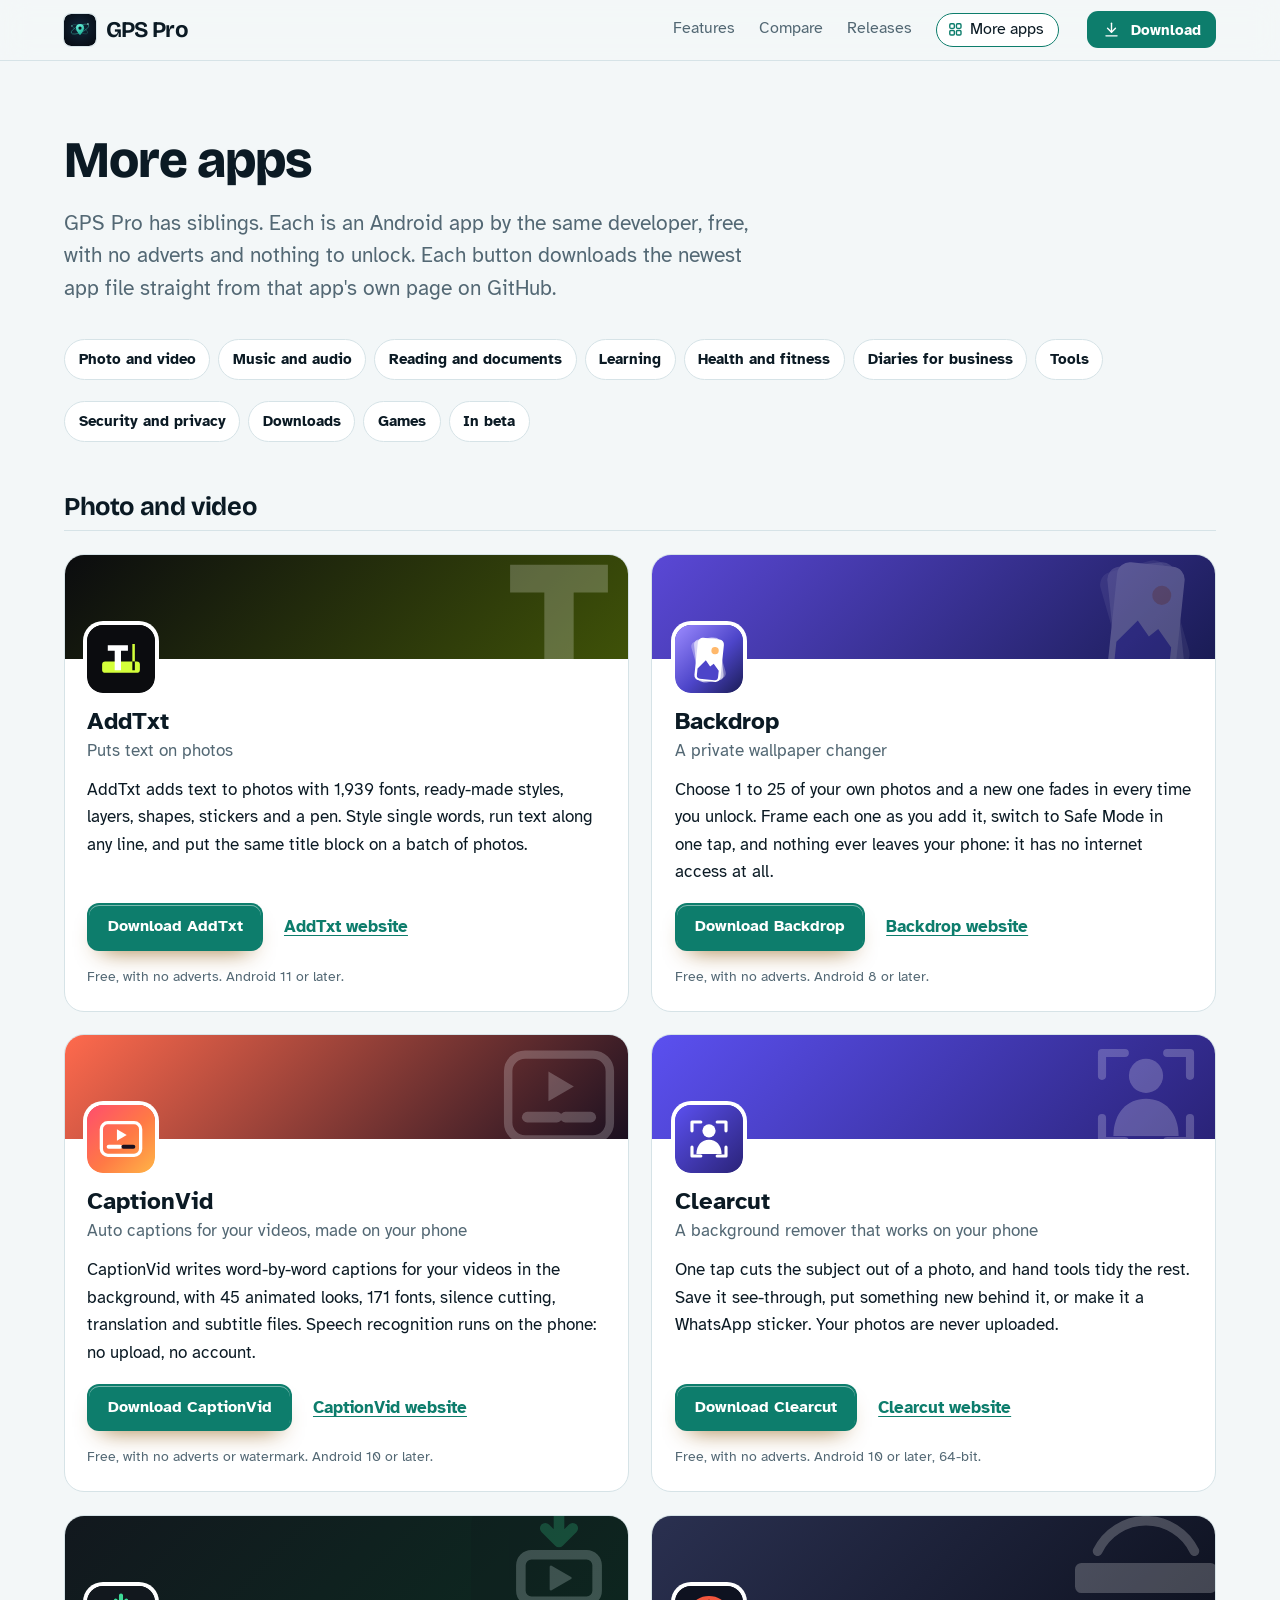
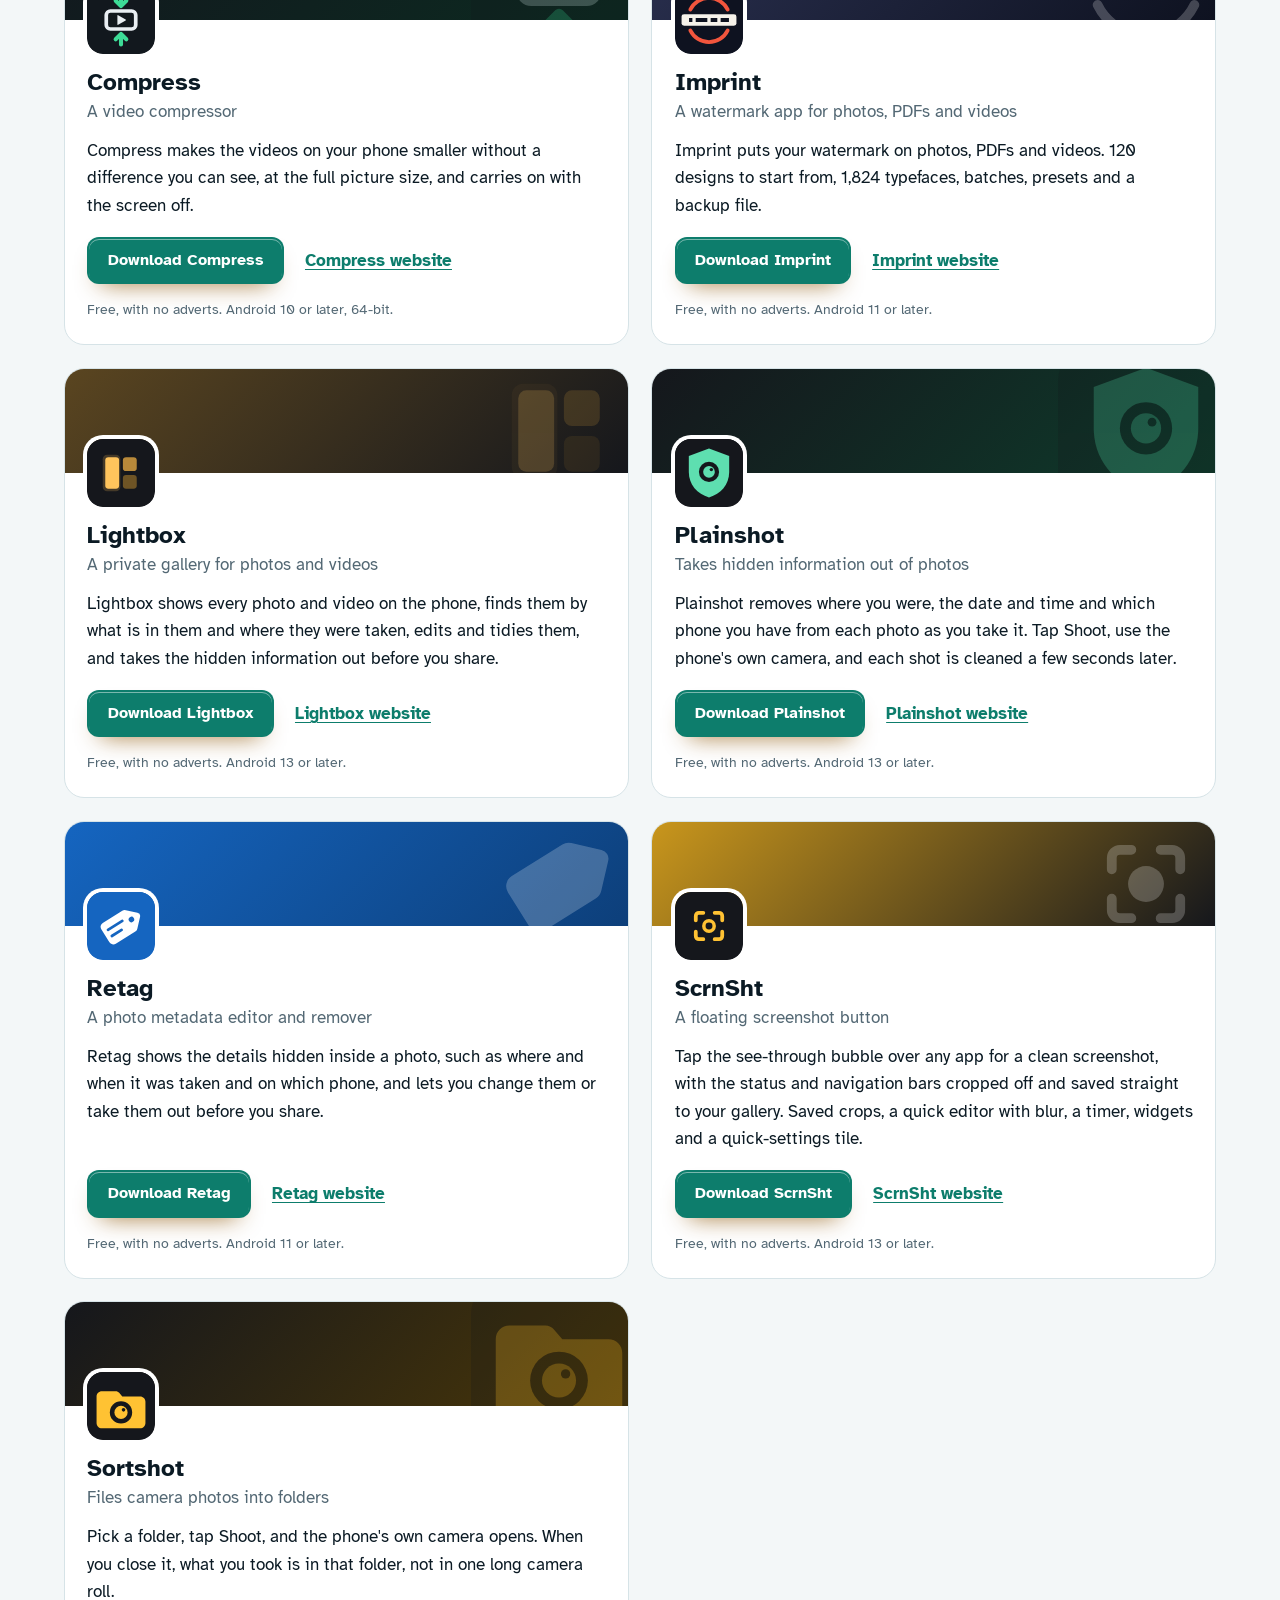
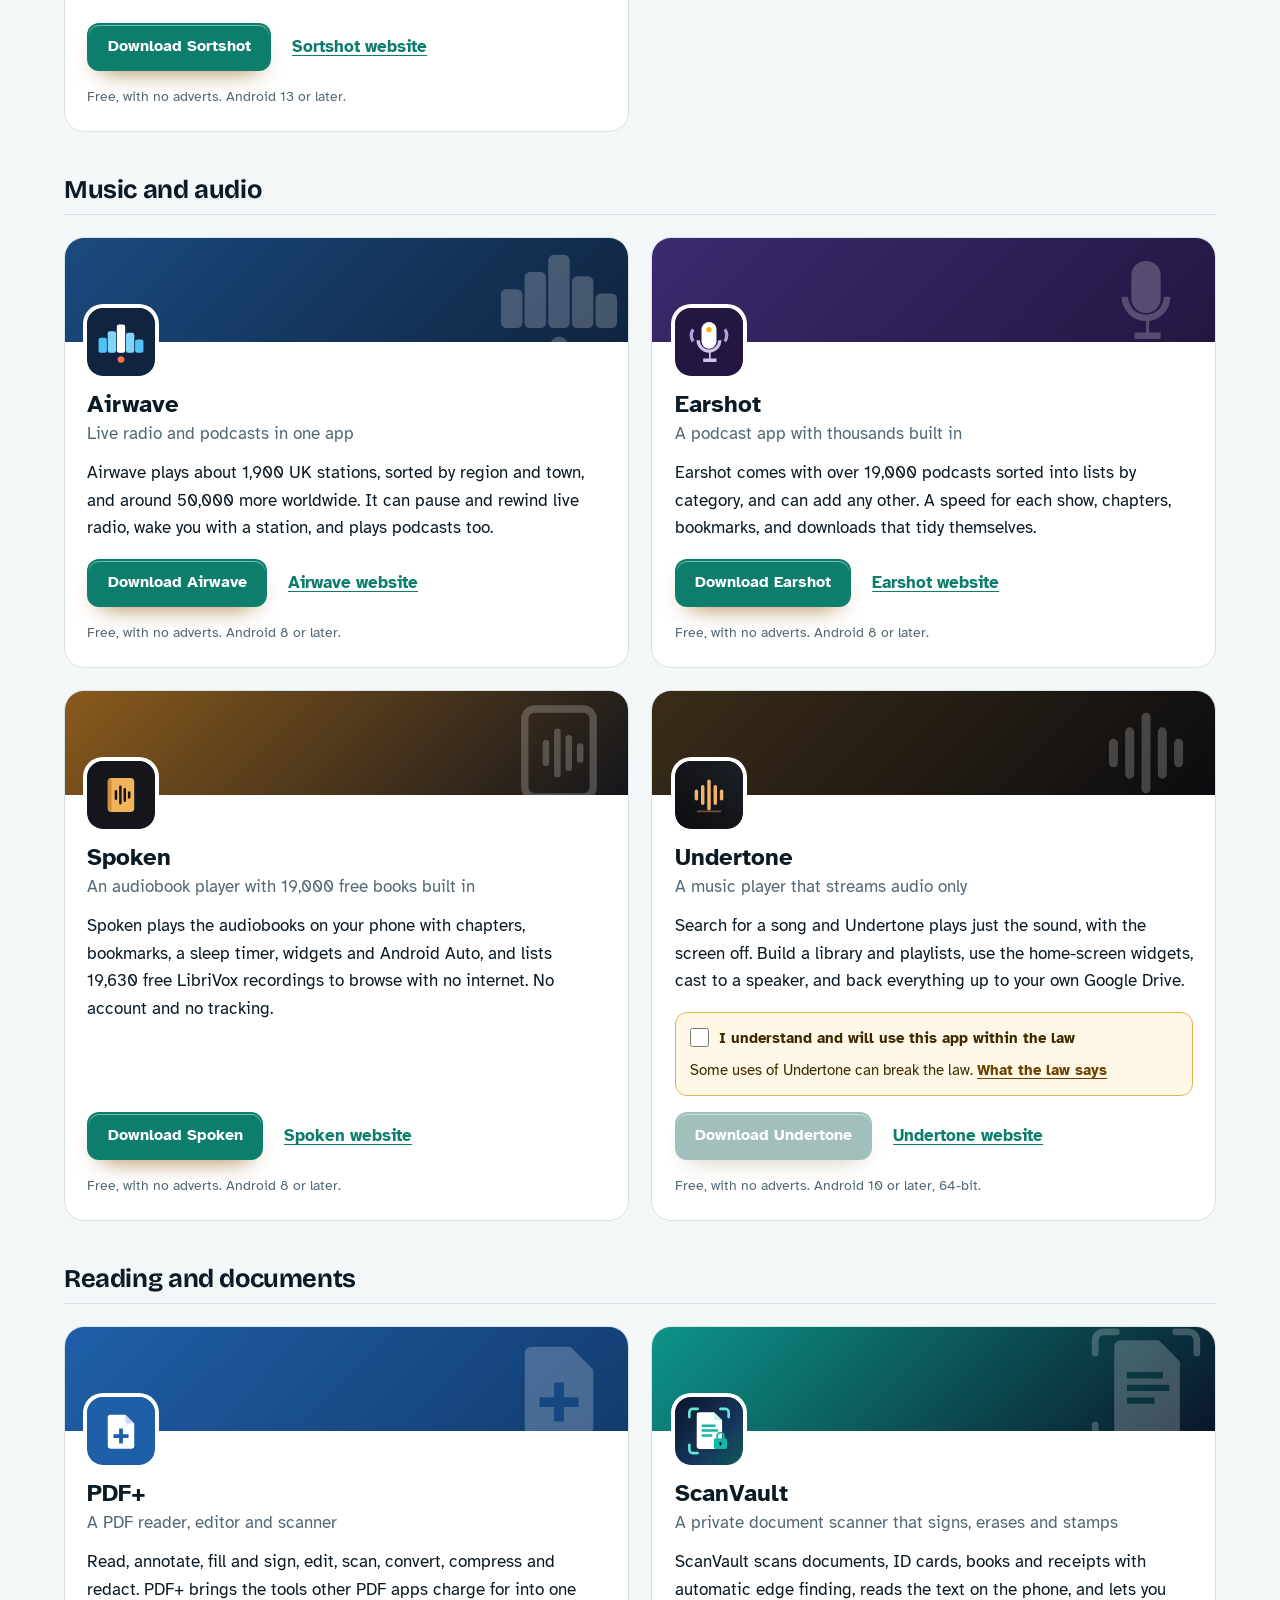
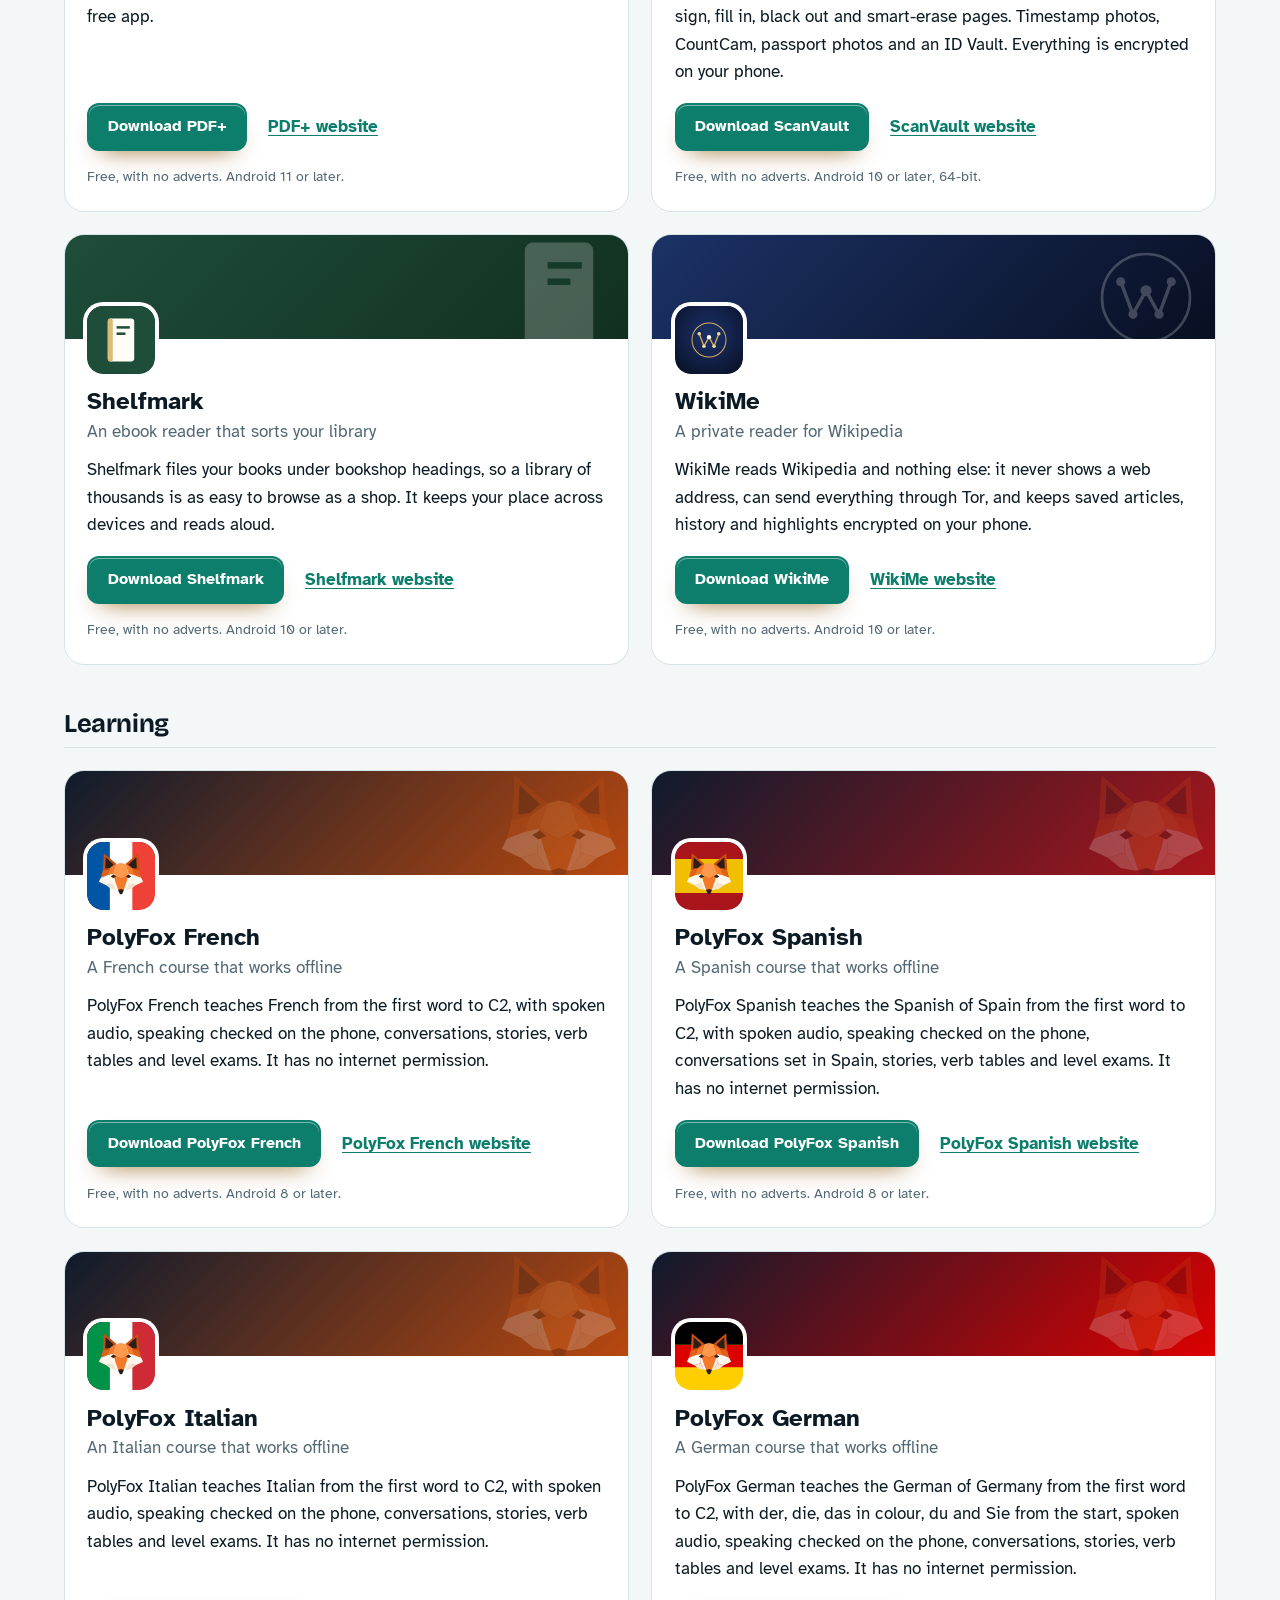
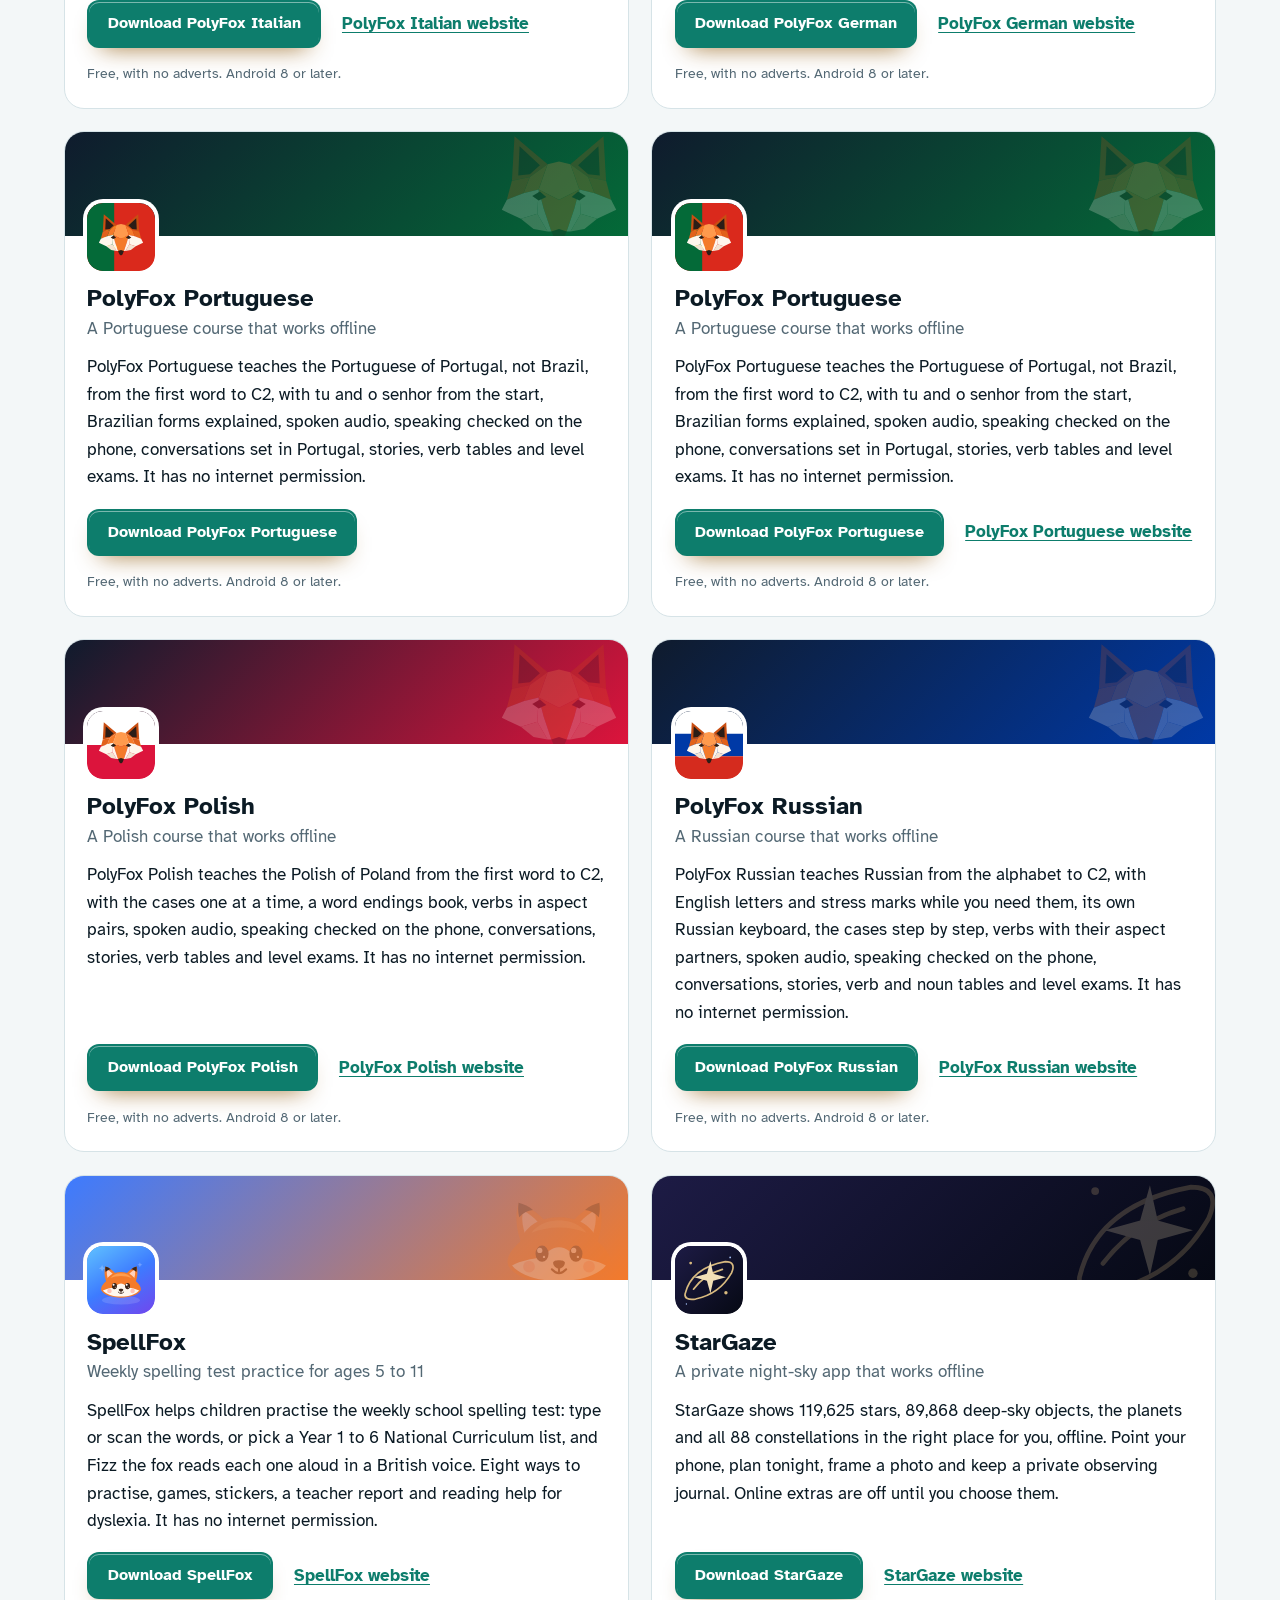
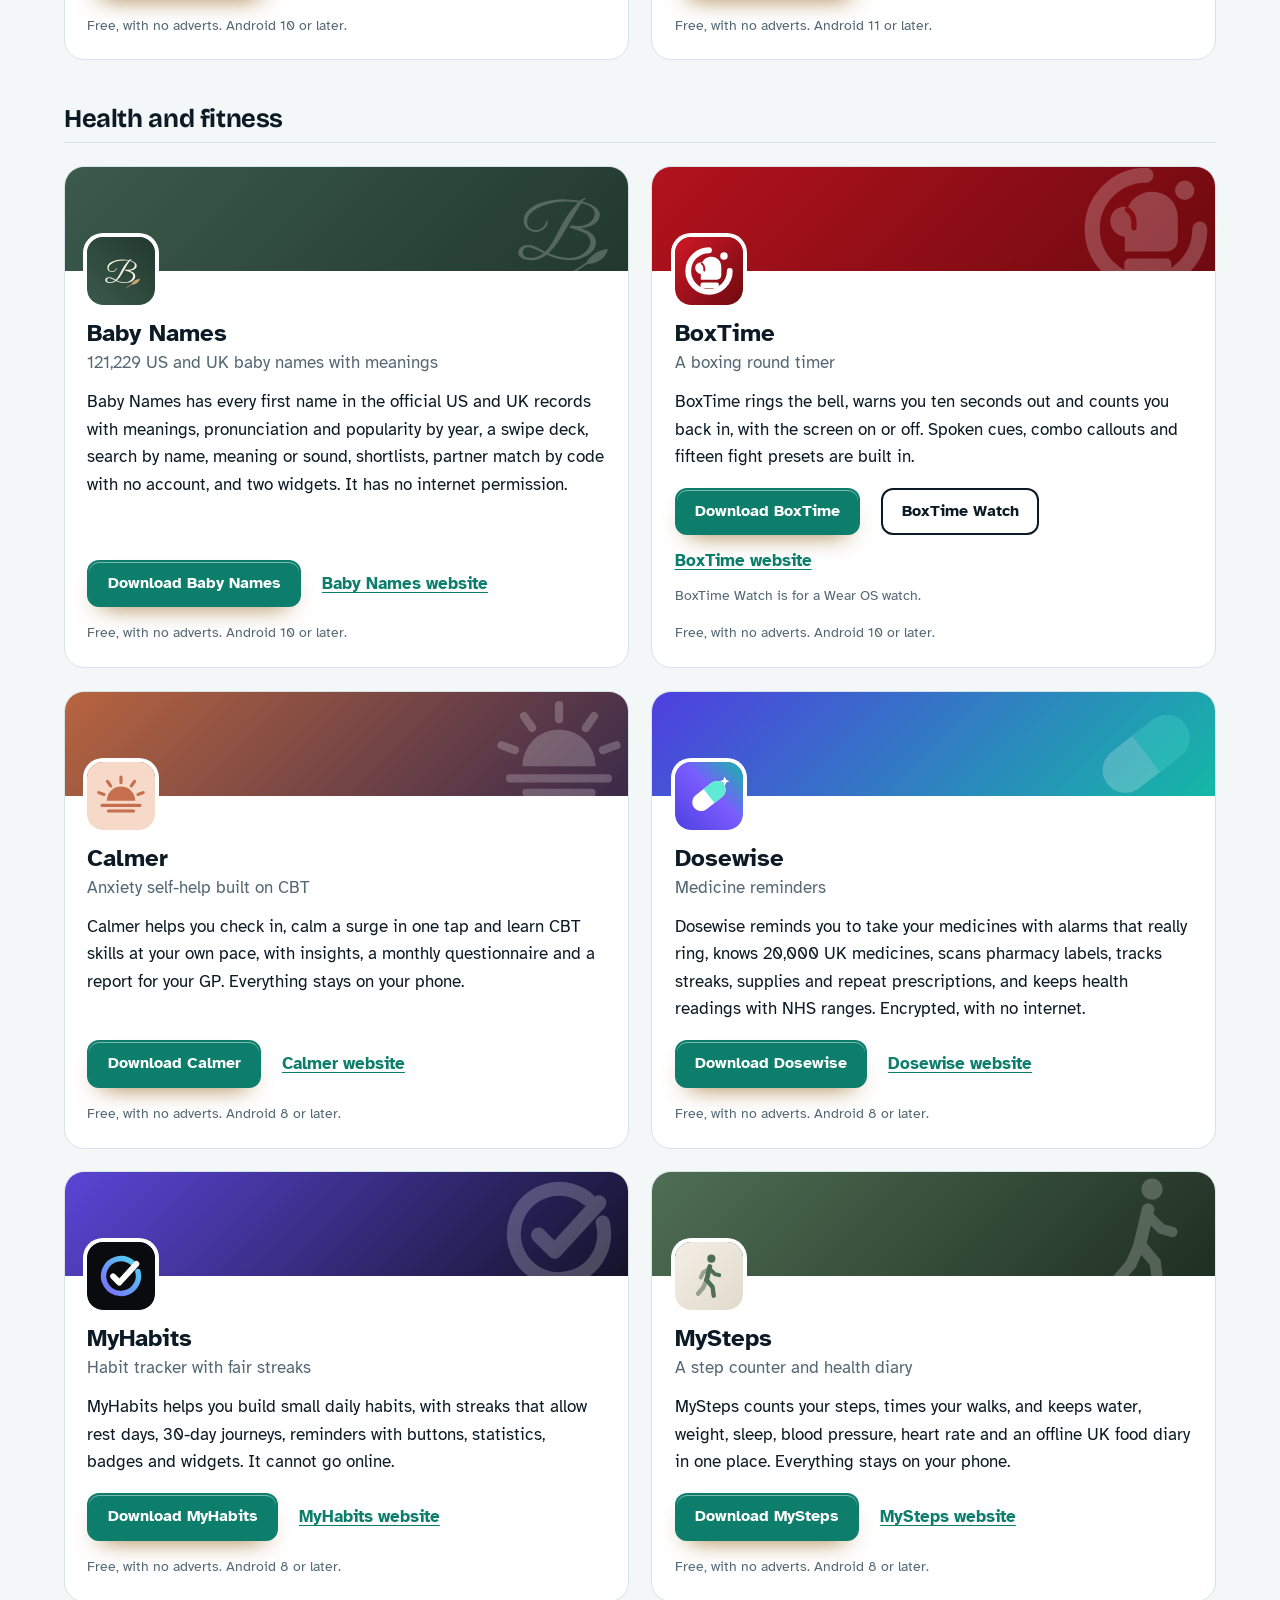
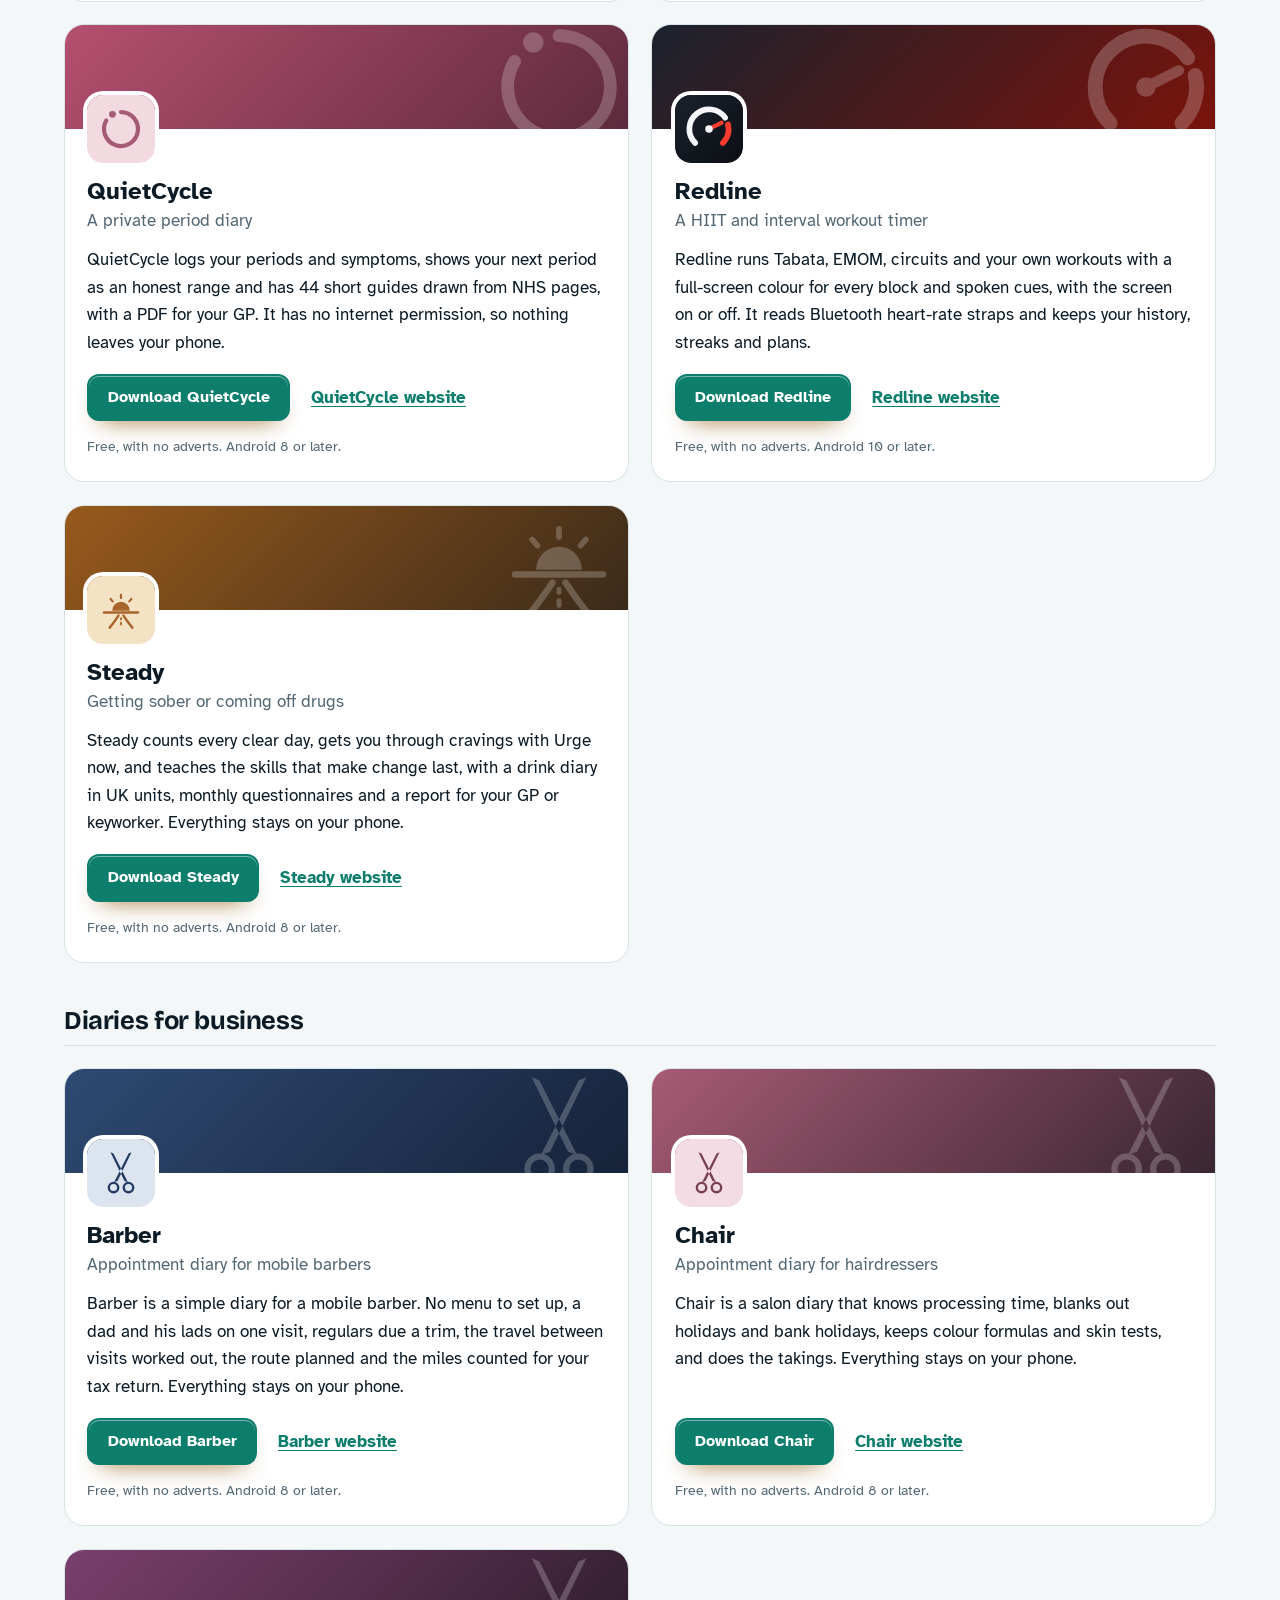
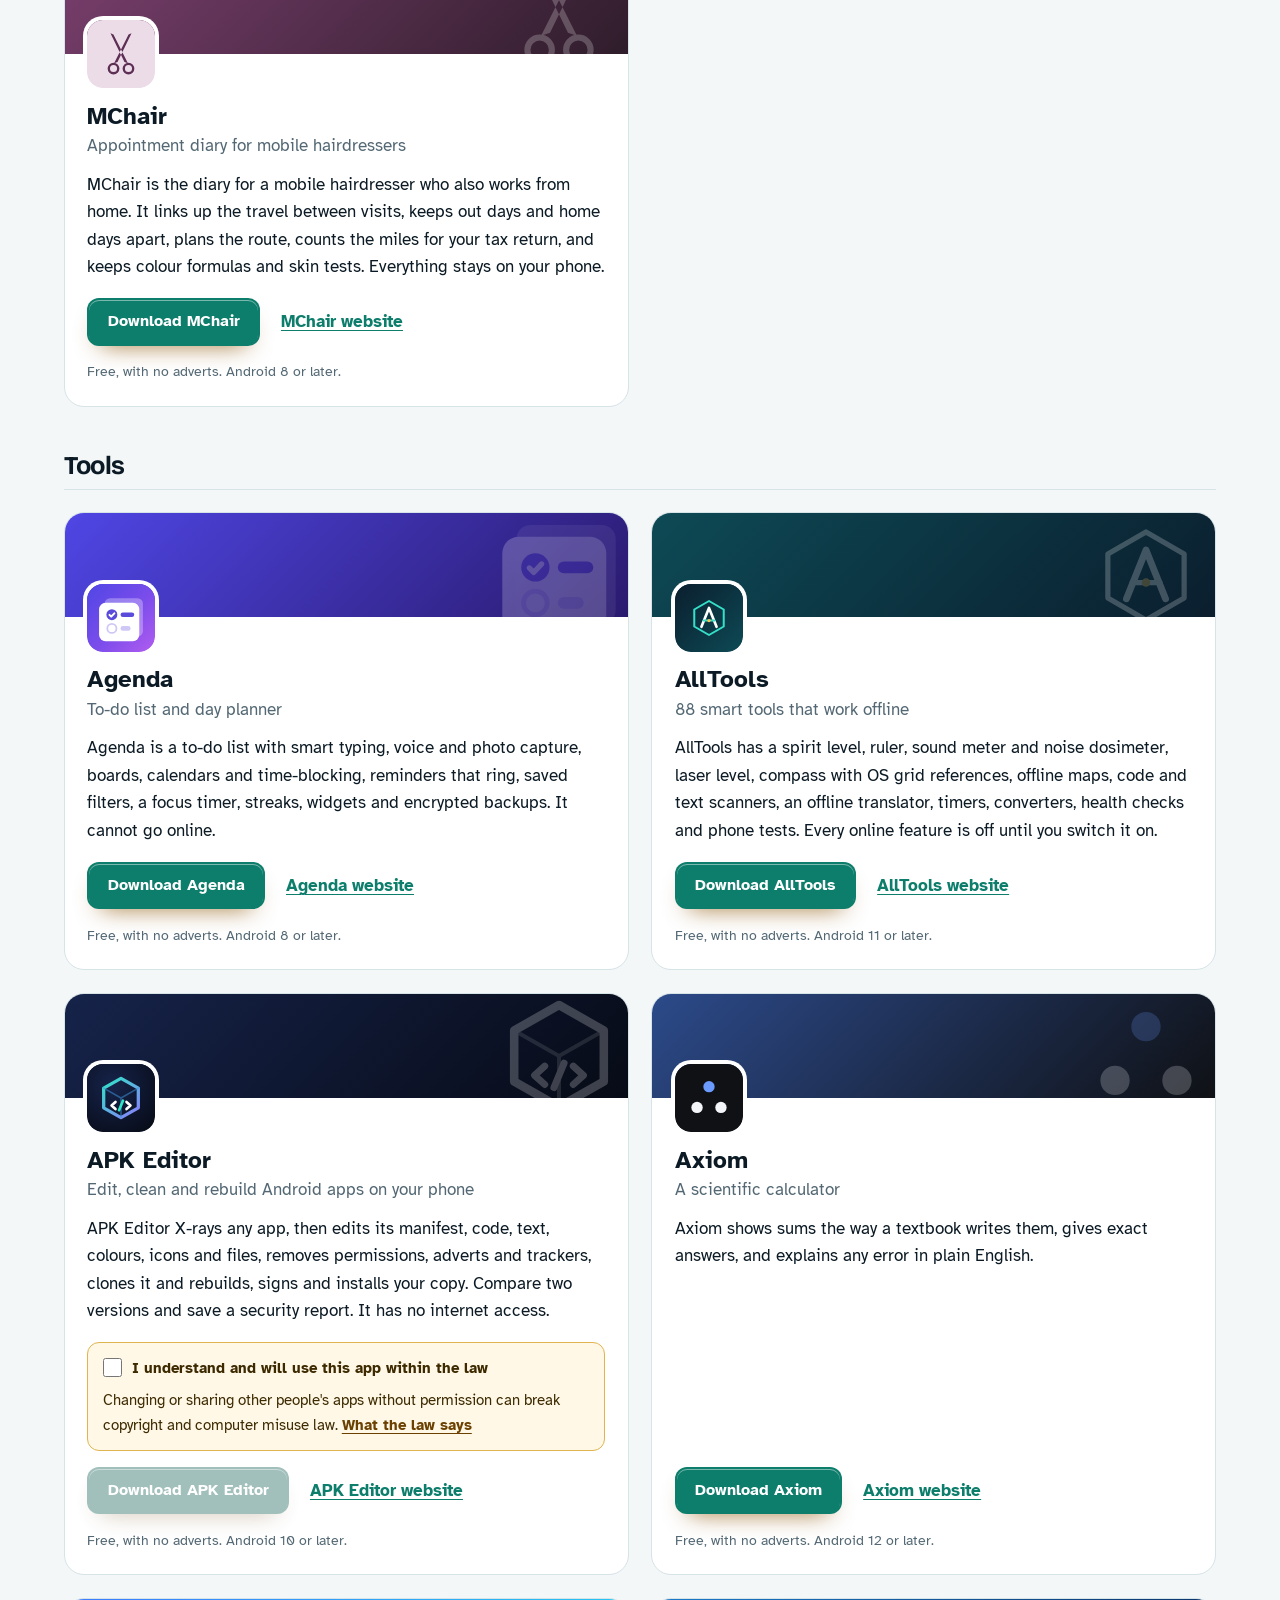
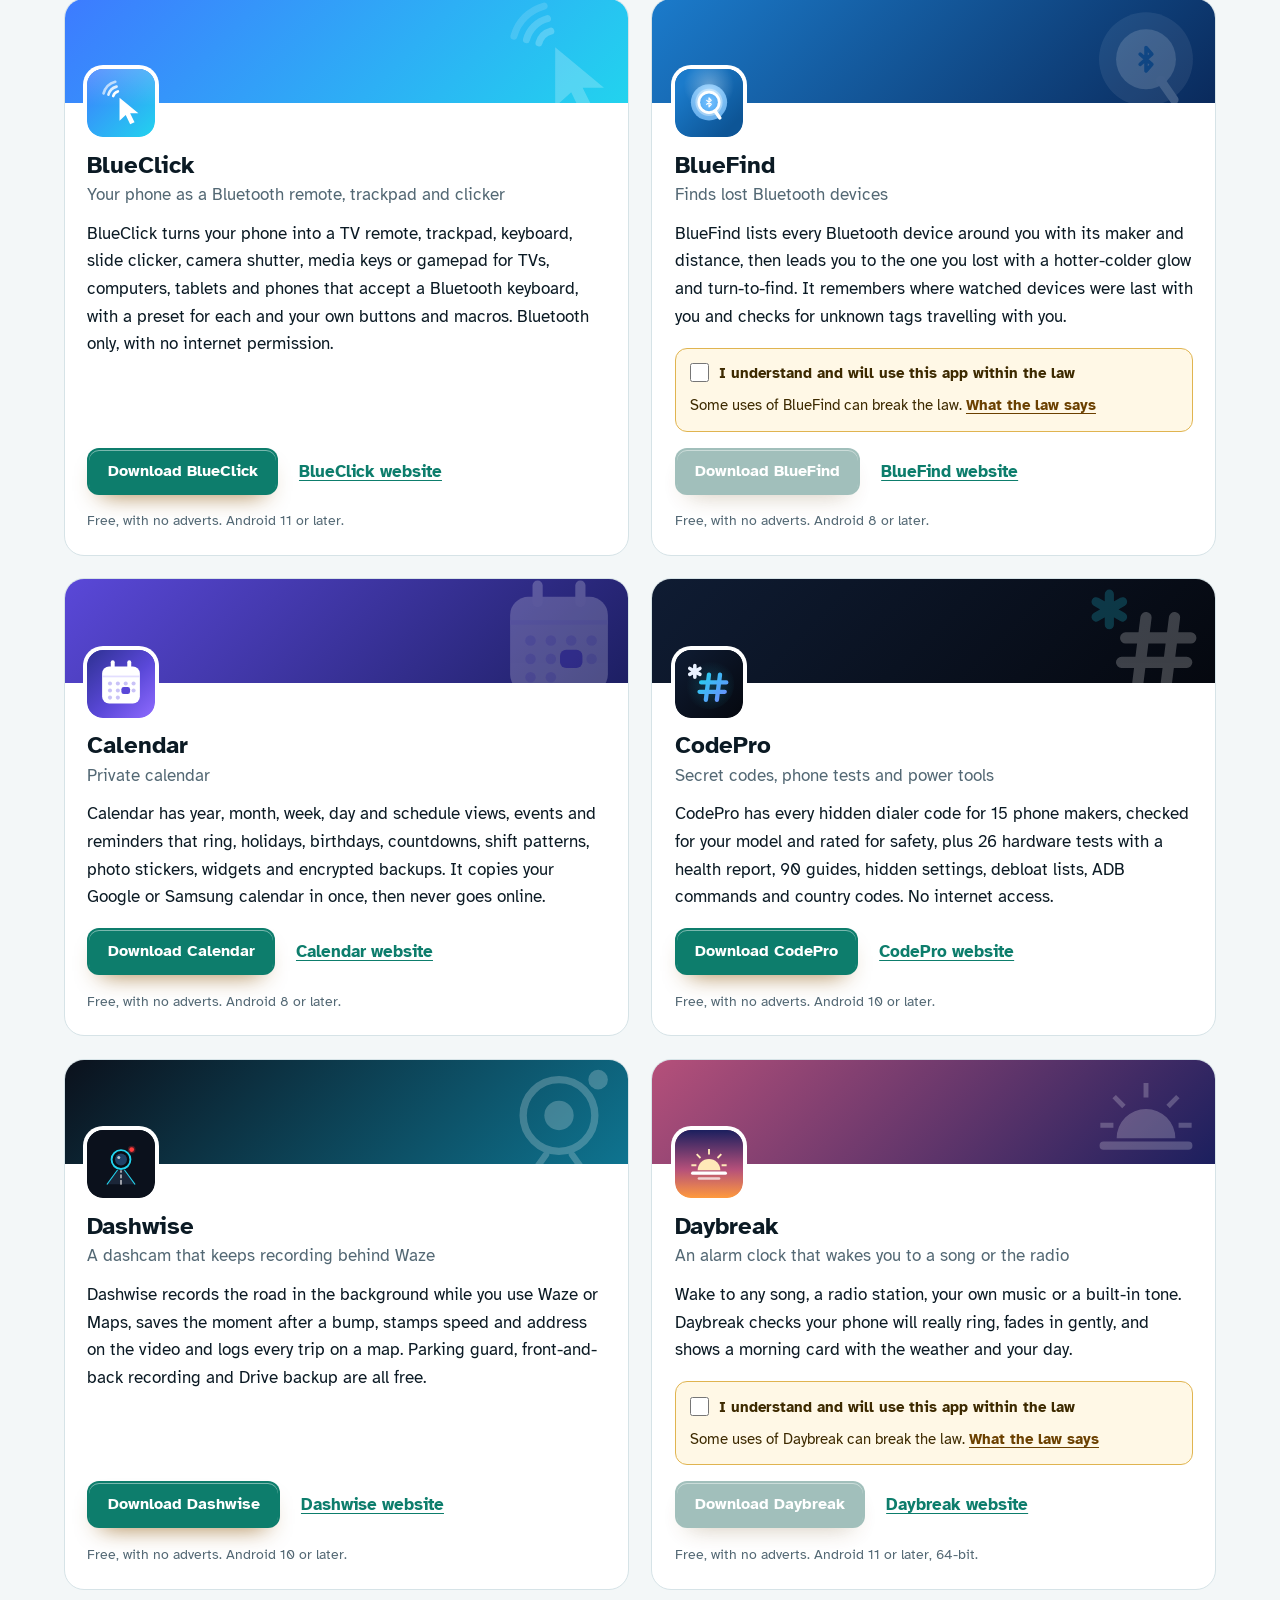
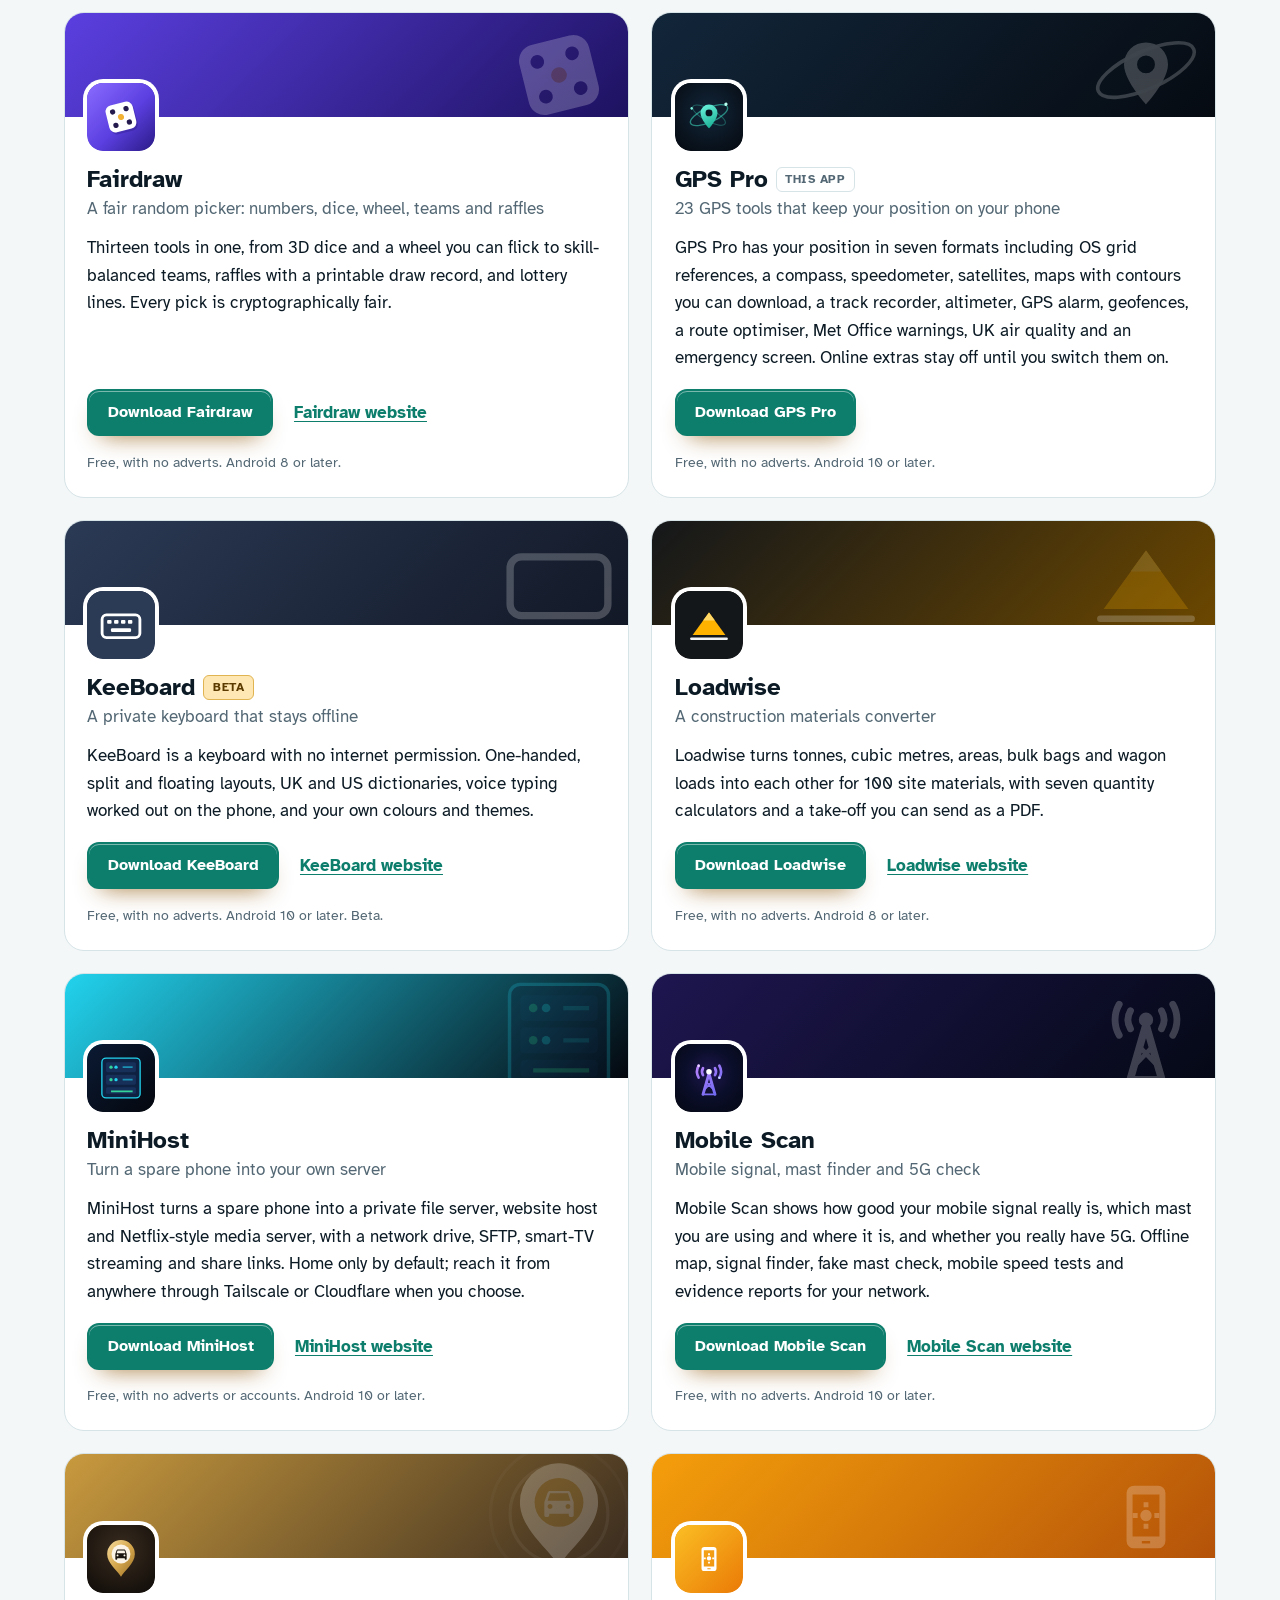
==== commit 17bdc758: "More apps: add SpellFox" ====
--- a/more-apps.html
+++ b/more-apps.html
@@ -4,7 +4,7 @@
 <meta charset="utf-8">
 <meta name="viewport" content="width=device-width, initial-scale=1">
 <title>More free Android apps from the maker of GPS Pro</title>
-<meta name="description" content="All 98 free Android apps from the maker of GPS Pro, in one list by category, each with its download and a link to its website.">
+<meta name="description" content="All 99 free Android apps from the maker of GPS Pro, in one list by category, each with its download and a link to its website.">
 <meta name="author" content="Jonathan Jackson">
 <link rel="canonical" href="https://customgpter.github.io/gpspro/more-apps.html">
 <meta name="theme-color" content="#f3f7f8" media="(prefers-color-scheme: light)">
@@ -12,7 +12,7 @@
 <meta property="og:type" content="website">
 <meta property="og:site_name" content="GPS Pro">
 <meta property="og:title" content="More free Android apps from the maker of GPS Pro">
-<meta property="og:description" content="All 98 free Android apps from the maker of GPS Pro, in one list by category, each with its download and a link to its website.">
+<meta property="og:description" content="All 99 free Android apps from the maker of GPS Pro, in one list by category, each with its download and a link to its website.">
 <meta property="og:url" content="https://customgpter.github.io/gpspro/more-apps.html">
 <meta property="og:image" content="https://customgpter.github.io/gpspro/assets/og.png">
 <meta property="og:image:width" content="1200">
@@ -26,7 +26,7 @@
 <link rel="preload" href="./assets/fonts/atkinson-hyperlegible-latin-400-normal.woff2" as="font" type="font/woff2" crossorigin>
 <link rel="stylesheet" href="./assets/site.css?v=1">
 <link rel="stylesheet" href="./assets/house.css?v=1">
-<script type="application/ld+json">{"@context":"https://schema.org","@type":"ItemList","name":"Apps from the maker of GPS Pro","url":"https://customgpter.github.io/gpspro/more-apps.html","itemListElement":[{"@type":"ListItem","position":1,"name":"AddTxt","url":"https://customgpter.github.io/addtxt/"},{"@type":"ListItem","position":2,"name":"Backdrop","url":"https://customgpter.github.io/backdrop/"},{"@type":"ListItem","position":3,"name":"CaptionVid","url":"https://customgpter.github.io/captionvid/"},{"@type":"ListItem","position":4,"name":"Clearcut","url":"https://customgpter.github.io/clearcut/"},{"@type":"ListItem","position":5,"name":"Compress","url":"https://customgpter.github.io/compress/"},{"@type":"ListItem","position":6,"name":"Imprint","url":"https://customgpter.github.io/imprint/"},{"@type":"ListItem","position":7,"name":"Lightbox","url":"https://customgpter.github.io/lightbox/"},{"@type":"ListItem","position":8,"name":"Plainshot","url":"https://customgpter.github.io/plainshot/"},{"@type":"ListItem","position":9,"name":"Retag","url":"https://customgpter.github.io/retag/"},{"@type":"ListItem","position":10,"name":"ScrnSht","url":"https://customgpter.github.io/scrnsht/"},{"@type":"ListItem","position":11,"name":"Sortshot","url":"https://customgpter.github.io/sortshot/"},{"@type":"ListItem","position":12,"name":"Airwave","url":"https://customgpter.github.io/airwave/"},{"@type":"ListItem","position":13,"name":"Earshot","url":"https://customgpter.github.io/earshot/"},{"@type":"ListItem","position":14,"name":"Spoken","url":"https://customgpter.github.io/spoken/"},{"@type":"ListItem","position":15,"name":"Undertone","url":"https://customgpter.github.io/undertone/"},{"@type":"ListItem","position":16,"name":"PDF+","url":"https://customgpter.github.io/pdfplus/"},{"@type":"ListItem","position":17,"name":"ScanVault","url":"https://customgpter.github.io/scanvault/"},{"@type":"ListItem","position":18,"name":"Shelfmark","url":"https://customgpter.github.io/shelfmark/"},{"@type":"ListItem","position":19,"name":"WikiMe","url":"https://customgpter.github.io/wikime/"},{"@type":"ListItem","position":20,"name":"PolyFox French","url":"https://customgpter.github.io/polyfox/"},{"@type":"ListItem","position":21,"name":"PolyFox German","url":"https://customgpter.github.io/polyfox-german/"},{"@type":"ListItem","position":22,"name":"PolyFox Portuguese","url":"https://customgpter.github.io/polyfox-portuguese/"},{"@type":"ListItem","position":23,"name":"PolyFox Polish","url":"https://customgpter.github.io/polyfox-polish/"},{"@type":"ListItem","position":24,"name":"PolyFox Russian","url":"https://customgpter.github.io/polyfox-russian/"},{"@type":"ListItem","position":25,"name":"StarGaze","url":"https://customgpter.github.io/stargaze/"},{"@type":"ListItem","position":26,"name":"Baby Names","url":"https://customgpter.github.io/babynames/"},{"@type":"ListItem","position":27,"name":"BoxTime","url":"https://customgpter.github.io/boxtime/"},{"@type":"ListItem","position":28,"name":"Calmer","url":"https://customgpter.github.io/calmer/"},{"@type":"ListItem","position":29,"name":"Dosewise","url":"https://customgpter.github.io/dosewise/"},{"@type":"ListItem","position":30,"name":"MyHabits","url":"https://customgpter.github.io/myhabits/"},{"@type":"ListItem","position":31,"name":"MySteps","url":"https://customgpter.github.io/mysteps/"},{"@type":"ListItem","position":32,"name":"QuietCycle","url":"https://customgpter.github.io/quietcycle/"},{"@type":"ListItem","position":33,"name":"Redline","url":"https://customgpter.github.io/redline/"},{"@type":"ListItem","position":34,"name":"Steady","url":"https://customgpter.github.io/steady/"},{"@type":"ListItem","position":35,"name":"Barber","url":"https://customgpter.github.io/barber/"},{"@type":"ListItem","position":36,"name":"Chair","url":"https://customgpter.github.io/chair/"},{"@type":"ListItem","position":37,"name":"MChair","url":"https://customgpter.github.io/mchair/"},{"@type":"ListItem","position":38,"name":"Agenda","url":"https://customgpter.github.io/agenda/"},{"@type":"ListItem","position":39,"name":"AllTools","url":"https://customgpter.github.io/alltools/"},{"@type":"ListItem","position":40,"name":"APK Editor","url":"https://customgpter.github.io/apkeditor/"},{"@type":"ListItem","position":41,"name":"Axiom","url":"https://customgpter.github.io/axiom/"},{"@type":"ListItem","position":42,"name":"BlueClick","url":"https://customgpter.github.io/blueclick/"},{"@type":"ListItem","position":43,"name":"BlueFind","url":"https://customgpter.github.io/bluefind/"},{"@type":"ListItem","position":44,"name":"Calendar","url":"https://customgpter.github.io/calendar/"},{"@type":"ListItem","position":45,"name":"CodePro","url":"https://customgpter.github.io/codepro/"},{"@type":"ListItem","position":46,"name":"Dashwise","url":"https://customgpter.github.io/dashwise/"},{"@type":"ListItem","position":47,"name":"Daybreak","url":"https://customgpter.github.io/daybreak/"},{"@type":"ListItem","position":48,"name":"Fairdraw","url":"https://customgpter.github.io/fairdraw/"},{"@type":"ListItem","position":49,"name":"GPS Pro","url":"https://customgpter.github.io/gpspro/"},{"@type":"ListItem","position":50,"name":"KeeBoard","url":"https://customgpter.github.io/keeboard/"},{"@type":"ListItem","position":51,"name":"Loadwise","url":"https://customgpter.github.io/loadwise/"},{"@type":"ListItem","position":52,"name":"MiniHost","url":"https://customgpter.github.io/minihost/"},{"@type":"ListItem","position":53,"name":"Mobile Scan","url":"https://customgpter.github.io/mobilescan/"},{"@type":"ListItem","position":54,"name":"Parkwise","url":"https://customgpter.github.io/parkwise/"},{"@type":"ListItem","position":55,"name":"Pocketmind","url":"https://customgpter.github.io/pocketmind/"},{"@type":"ListItem","position":56,"name":"Refine","url":"https://customgpter.github.io/refine/"},{"@type":"ListItem","position":57,"name":"Shiftwise","url":"https://customgpter.github.io/shiftwise/"},{"@type":"ListItem","position":58,"name":"SimpleCalc","url":"https://customgpter.github.io/simplecalc/"},{"@type":"ListItem","position":59,"name":"Skyline","url":"https://customgpter.github.io/skyline/"},{"@type":"ListItem","position":60,"name":"Slipway","url":"https://customgpter.github.io/slipway/"},{"@type":"ListItem","position":61,"name":"Tagger","url":"https://customgpter.github.io/tagger/"},{"@type":"ListItem","position":62,"name":"TotalClean","url":"https://customgpter.github.io/totalclean/"},{"@type":"ListItem","position":63,"name":"TVLink","url":"https://customgpter.github.io/tvlink/"},{"@type":"ListItem","position":64,"name":"Unbox","url":"https://customgpter.github.io/unbox/"},{"@type":"ListItem","position":65,"name":"WhatsKeep","url":"https://customgpter.github.io/whatskeep/"},{"@type":"ListItem","position":66,"name":"WiFi Scan","url":"https://customgpter.github.io/wifiscan/"},{"@type":"ListItem","position":67,"name":"Auditly","url":"https://customgpter.github.io/auditly/"},{"@type":"ListItem","position":68,"name":"Backchannel","url":"https://customgpter.github.io/backchannel/"},{"@type":"ListItem","position":69,"name":"ENotes","url":"https://customgpter.github.io/enotes/"},{"@type":"ListItem","position":70,"name":"FindMe","url":"https://customgpter.github.io/findme/"},{"@type":"ListItem","position":71,"name":"iLock","url":"https://customgpter.github.io/ilock/"},{"@type":"ListItem","position":72,"name":"ImSafe","url":"https://customgpter.github.io/imsafe/"},{"@type":"ListItem","position":73,"name":"IShred","url":"https://customgpter.github.io/ishred/"},{"@type":"ListItem","position":74,"name":"LockBox","url":"https://customgpter.github.io/lockbox/"},{"@type":"ListItem","position":75,"name":"PassVault","url":"https://customgpter.github.io/passvault/"},{"@type":"ListItem","position":76,"name":"SpyFind","url":"https://customgpter.github.io/spyfind/"},{"@type":"ListItem","position":77,"name":"TextWipe","url":"https://customgpter.github.io/textwipe/"},{"@type":"ListItem","position":78,"name":"Tracewire","url":"https://customgpter.github.io/tracewire/"},{"@type":"ListItem","position":79,"name":"Vigil","url":"https://customgpter.github.io/vigil/"},{"@type":"ListItem","position":80,"name":"Grab","url":"https://customgpter.github.io/grab/"},{"@type":"ListItem","position":81,"name":"Swarm","url":"https://customgpter.github.io/swarm/"},{"@type":"ListItem","position":82,"name":"Plane Games","url":"https://customgpter.github.io/plane-games/"},{"@type":"ListItem","position":83,"name":"Ninefold","url":"https://customgpter.github.io/ninefold/"},{"@type":"ListItem","position":84,"name":"Cubewise","url":"https://customgpter.github.io/cubewise/"},{"@type":"ListItem","position":85,"name":"Tilewise","url":"https://customgpter.github.io/tilewise/"},{"@type":"ListItem","position":86,"name":"Letterwise","url":"https://customgpter.github.io/letterwise/"},{"@type":"ListItem","position":87,"name":"Kingside","url":"https://customgpter.github.io/kingside/"},{"@type":"ListItem","position":88,"name":"Deckhand","url":"https://customgpter.github.io/deckhand/"},{"@type":"ListItem","position":89,"name":"SNESForge","url":"https://customgpter.github.io/snesforge/"},{"@type":"ListItem","position":90,"name":"Fame Boy","url":"https://customgpter.github.io/fameboy/"},{"@type":"ListItem","position":91,"name":"PSPPro","url":"https://customgpter.github.io/psppro/"},{"@type":"ListItem","position":92,"name":"MegaGen","url":"https://customgpter.github.io/megagen/"},{"@type":"ListItem","position":93,"name":"QVR","url":"https://customgpter.github.io/qvr/"},{"@type":"ListItem","position":94,"name":"QVR Watch","url":"https://customgpter.github.io/qvr-watch/"},{"@type":"ListItem","position":95,"name":"QVRLite","url":"https://customgpter.github.io/qvrlite/"},{"@type":"ListItem","position":96,"name":"Onionz","url":"https://customgpter.github.io/onionz/"},{"@type":"ListItem","position":97,"name":"OnionzWeb","url":"https://customgpter.github.io/onionzweb/"}]}</script>
+<script type="application/ld+json">{"@context":"https://schema.org","@type":"ItemList","name":"Apps from the maker of GPS Pro","url":"https://customgpter.github.io/gpspro/more-apps.html","itemListElement":[{"@type":"ListItem","position":1,"name":"AddTxt","url":"https://customgpter.github.io/addtxt/"},{"@type":"ListItem","position":2,"name":"Backdrop","url":"https://customgpter.github.io/backdrop/"},{"@type":"ListItem","position":3,"name":"CaptionVid","url":"https://customgpter.github.io/captionvid/"},{"@type":"ListItem","position":4,"name":"Clearcut","url":"https://customgpter.github.io/clearcut/"},{"@type":"ListItem","position":5,"name":"Compress","url":"https://customgpter.github.io/compress/"},{"@type":"ListItem","position":6,"name":"Imprint","url":"https://customgpter.github.io/imprint/"},{"@type":"ListItem","position":7,"name":"Lightbox","url":"https://customgpter.github.io/lightbox/"},{"@type":"ListItem","position":8,"name":"Plainshot","url":"https://customgpter.github.io/plainshot/"},{"@type":"ListItem","position":9,"name":"Retag","url":"https://customgpter.github.io/retag/"},{"@type":"ListItem","position":10,"name":"ScrnSht","url":"https://customgpter.github.io/scrnsht/"},{"@type":"ListItem","position":11,"name":"Sortshot","url":"https://customgpter.github.io/sortshot/"},{"@type":"ListItem","position":12,"name":"Airwave","url":"https://customgpter.github.io/airwave/"},{"@type":"ListItem","position":13,"name":"Earshot","url":"https://customgpter.github.io/earshot/"},{"@type":"ListItem","position":14,"name":"Spoken","url":"https://customgpter.github.io/spoken/"},{"@type":"ListItem","position":15,"name":"Undertone","url":"https://customgpter.github.io/undertone/"},{"@type":"ListItem","position":16,"name":"PDF+","url":"https://customgpter.github.io/pdfplus/"},{"@type":"ListItem","position":17,"name":"ScanVault","url":"https://customgpter.github.io/scanvault/"},{"@type":"ListItem","position":18,"name":"Shelfmark","url":"https://customgpter.github.io/shelfmark/"},{"@type":"ListItem","position":19,"name":"WikiMe","url":"https://customgpter.github.io/wikime/"},{"@type":"ListItem","position":20,"name":"PolyFox French","url":"https://customgpter.github.io/polyfox/"},{"@type":"ListItem","position":21,"name":"PolyFox German","url":"https://customgpter.github.io/polyfox-german/"},{"@type":"ListItem","position":22,"name":"PolyFox Portuguese","url":"https://customgpter.github.io/polyfox-portuguese/"},{"@type":"ListItem","position":23,"name":"PolyFox Polish","url":"https://customgpter.github.io/polyfox-polish/"},{"@type":"ListItem","position":24,"name":"PolyFox Russian","url":"https://customgpter.github.io/polyfox-russian/"},{"@type":"ListItem","position":25,"name":"SpellFox","url":"https://customgpter.github.io/spellfox/"},{"@type":"ListItem","position":26,"name":"StarGaze","url":"https://customgpter.github.io/stargaze/"},{"@type":"ListItem","position":27,"name":"Baby Names","url":"https://customgpter.github.io/babynames/"},{"@type":"ListItem","position":28,"name":"BoxTime","url":"https://customgpter.github.io/boxtime/"},{"@type":"ListItem","position":29,"name":"Calmer","url":"https://customgpter.github.io/calmer/"},{"@type":"ListItem","position":30,"name":"Dosewise","url":"https://customgpter.github.io/dosewise/"},{"@type":"ListItem","position":31,"name":"MyHabits","url":"https://customgpter.github.io/myhabits/"},{"@type":"ListItem","position":32,"name":"MySteps","url":"https://customgpter.github.io/mysteps/"},{"@type":"ListItem","position":33,"name":"QuietCycle","url":"https://customgpter.github.io/quietcycle/"},{"@type":"ListItem","position":34,"name":"Redline","url":"https://customgpter.github.io/redline/"},{"@type":"ListItem","position":35,"name":"Steady","url":"https://customgpter.github.io/steady/"},{"@type":"ListItem","position":36,"name":"Barber","url":"https://customgpter.github.io/barber/"},{"@type":"ListItem","position":37,"name":"Chair","url":"https://customgpter.github.io/chair/"},{"@type":"ListItem","position":38,"name":"MChair","url":"https://customgpter.github.io/mchair/"},{"@type":"ListItem","position":39,"name":"Agenda","url":"https://customgpter.github.io/agenda/"},{"@type":"ListItem","position":40,"name":"AllTools","url":"https://customgpter.github.io/alltools/"},{"@type":"ListItem","position":41,"name":"APK Editor","url":"https://customgpter.github.io/apkeditor/"},{"@type":"ListItem","position":42,"name":"Axiom","url":"https://customgpter.github.io/axiom/"},{"@type":"ListItem","position":43,"name":"BlueClick","url":"https://customgpter.github.io/blueclick/"},{"@type":"ListItem","position":44,"name":"BlueFind","url":"https://customgpter.github.io/bluefind/"},{"@type":"ListItem","position":45,"name":"Calendar","url":"https://customgpter.github.io/calendar/"},{"@type":"ListItem","position":46,"name":"CodePro","url":"https://customgpter.github.io/codepro/"},{"@type":"ListItem","position":47,"name":"Dashwise","url":"https://customgpter.github.io/dashwise/"},{"@type":"ListItem","position":48,"name":"Daybreak","url":"https://customgpter.github.io/daybreak/"},{"@type":"ListItem","position":49,"name":"Fairdraw","url":"https://customgpter.github.io/fairdraw/"},{"@type":"ListItem","position":50,"name":"GPS Pro","url":"https://customgpter.github.io/gpspro/"},{"@type":"ListItem","position":51,"name":"KeeBoard","url":"https://customgpter.github.io/keeboard/"},{"@type":"ListItem","position":52,"name":"Loadwise","url":"https://customgpter.github.io/loadwise/"},{"@type":"ListItem","position":53,"name":"MiniHost","url":"https://customgpter.github.io/minihost/"},{"@type":"ListItem","position":54,"name":"Mobile Scan","url":"https://customgpter.github.io/mobilescan/"},{"@type":"ListItem","position":55,"name":"Parkwise","url":"https://customgpter.github.io/parkwise/"},{"@type":"ListItem","position":56,"name":"Pocketmind","url":"https://customgpter.github.io/pocketmind/"},{"@type":"ListItem","position":57,"name":"Refine","url":"https://customgpter.github.io/refine/"},{"@type":"ListItem","position":58,"name":"Shiftwise","url":"https://customgpter.github.io/shiftwise/"},{"@type":"ListItem","position":59,"name":"SimpleCalc","url":"https://customgpter.github.io/simplecalc/"},{"@type":"ListItem","position":60,"name":"Skyline","url":"https://customgpter.github.io/skyline/"},{"@type":"ListItem","position":61,"name":"Slipway","url":"https://customgpter.github.io/slipway/"},{"@type":"ListItem","position":62,"name":"Tagger","url":"https://customgpter.github.io/tagger/"},{"@type":"ListItem","position":63,"name":"TotalClean","url":"https://customgpter.github.io/totalclean/"},{"@type":"ListItem","position":64,"name":"TVLink","url":"https://customgpter.github.io/tvlink/"},{"@type":"ListItem","position":65,"name":"Unbox","url":"https://customgpter.github.io/unbox/"},{"@type":"ListItem","position":66,"name":"WhatsKeep","url":"https://customgpter.github.io/whatskeep/"},{"@type":"ListItem","position":67,"name":"WiFi Scan","url":"https://customgpter.github.io/wifiscan/"},{"@type":"ListItem","position":68,"name":"Auditly","url":"https://customgpter.github.io/auditly/"},{"@type":"ListItem","position":69,"name":"Backchannel","url":"https://customgpter.github.io/backchannel/"},{"@type":"ListItem","position":70,"name":"ENotes","url":"https://customgpter.github.io/enotes/"},{"@type":"ListItem","position":71,"name":"FindMe","url":"https://customgpter.github.io/findme/"},{"@type":"ListItem","position":72,"name":"iLock","url":"https://customgpter.github.io/ilock/"},{"@type":"ListItem","position":73,"name":"ImSafe","url":"https://customgpter.github.io/imsafe/"},{"@type":"ListItem","position":74,"name":"IShred","url":"https://customgpter.github.io/ishred/"},{"@type":"ListItem","position":75,"name":"LockBox","url":"https://customgpter.github.io/lockbox/"},{"@type":"ListItem","position":76,"name":"PassVault","url":"https://customgpter.github.io/passvault/"},{"@type":"ListItem","position":77,"name":"SpyFind","url":"https://customgpter.github.io/spyfind/"},{"@type":"ListItem","position":78,"name":"TextWipe","url":"https://customgpter.github.io/textwipe/"},{"@type":"ListItem","position":79,"name":"Tracewire","url":"https://customgpter.github.io/tracewire/"},{"@type":"ListItem","position":80,"name":"Vigil","url":"https://customgpter.github.io/vigil/"},{"@type":"ListItem","position":81,"name":"Grab","url":"https://customgpter.github.io/grab/"},{"@type":"ListItem","position":82,"name":"Swarm","url":"https://customgpter.github.io/swarm/"},{"@type":"ListItem","position":83,"name":"Plane Games","url":"https://customgpter.github.io/plane-games/"},{"@type":"ListItem","position":84,"name":"Ninefold","url":"https://customgpter.github.io/ninefold/"},{"@type":"ListItem","position":85,"name":"Cubewise","url":"https://customgpter.github.io/cubewise/"},{"@type":"ListItem","position":86,"name":"Tilewise","url":"https://customgpter.github.io/tilewise/"},{"@type":"ListItem","position":87,"name":"Letterwise","url":"https://customgpter.github.io/letterwise/"},{"@type":"ListItem","position":88,"name":"Kingside","url":"https://customgpter.github.io/kingside/"},{"@type":"ListItem","position":89,"name":"Deckhand","url":"https://customgpter.github.io/deckhand/"},{"@type":"ListItem","position":90,"name":"SNESForge","url":"https://customgpter.github.io/snesforge/"},{"@type":"ListItem","position":91,"name":"Fame Boy","url":"https://customgpter.github.io/fameboy/"},{"@type":"ListItem","position":92,"name":"PSPPro","url":"https://customgpter.github.io/psppro/"},{"@type":"ListItem","position":93,"name":"MegaGen","url":"https://customgpter.github.io/megagen/"},{"@type":"ListItem","position":94,"name":"QVR","url":"https://customgpter.github.io/qvr/"},{"@type":"ListItem","position":95,"name":"QVR Watch","url":"https://customgpter.github.io/qvr-watch/"},{"@type":"ListItem","position":96,"name":"QVRLite","url":"https://customgpter.github.io/qvrlite/"},{"@type":"ListItem","position":97,"name":"Onionz","url":"https://customgpter.github.io/onionz/"},{"@type":"ListItem","position":98,"name":"OnionzWeb","url":"https://customgpter.github.io/onionzweb/"}]}</script>
 <link rel="stylesheet" href="./assets/apps-list.css?v=1">
 <script src="./assets/apps-list.js?v=1" defer></script>
 </head>
@@ -70,7 +70,7 @@
 <div class="mapps-group" role="group" aria-labelledby="apps-learning"><h2 class="mapps-cat" id="apps-learning">Learning</h2>
 <ul class="mapps"><li class="mapp" style="--b:#0f1b2d;--b2:#b8480f"><div class="mapp-cover" aria-hidden="true"><svg viewBox="0 0 108 108"><polygon fill="#C94E12" points="26.7,17.9 47.0,35.1 36.1,42.9 25.1,45.2"/><polygon fill="#C94E12" points="82.9,45.2 71.9,42.9 61.0,35.1 81.3,17.9"/><polygon fill="#2B1D17" points="29.8,24.1 42.3,35.8 36.1,41.3 29.0,42.1"/><polygon fill="#2B1D17" points="79.0,42.1 71.9,41.3 65.7,35.8 78.2,24.1"/><polygon fill="#FF9A4D" points="54.0,33.5 47.0,35.1 41.5,50.7 54.0,56.9"/><polygon fill="#FF9A4D" points="54.0,56.9 66.5,50.7 61.0,35.1 54.0,33.5"/><polygon fill="#F47A2A" points="47.0,35.1 36.1,42.9 32.2,53.0 41.5,50.7"/><polygon fill="#F47A2A" points="66.5,50.7 75.8,53.0 71.9,42.9 61.0,35.1"/><polygon fill="#E2611A" points="36.1,42.9 25.1,45.2 22.0,56.9 32.2,53.0"/><polygon fill="#E2611A" points="75.8,53.0 86.0,56.9 82.9,45.2 71.9,42.9"/><polygon fill="#FFF6EC" points="32.2,53.0 22.0,56.9 18.9,63.1 30.6,68.6 40.7,65.5 41.5,50.7"/><polygon fill="#FFF6EC" points="66.5,50.7 67.3,65.5 77.4,68.6 89.1,63.1 86.0,56.9 75.8,53.0"/><polygon fill="#F3E3D2" points="30.6,68.6 40.7,65.5 47.0,76.4 38.4,74.8"/><polygon fill="#F3E3D2" points="69.6,74.8 61.0,76.4 67.3,65.5 77.4,68.6"/><polygon fill="#F47A2A" points="41.5,50.7 54.0,56.9 54.0,78.0 49.3,76.4 44.6,62.4"/><polygon fill="#F47A2A" points="63.4,62.4 58.7,76.4 54.0,78.0 54.0,56.9 66.5,50.7"/><polygon fill="#FFF6EC" points="41.5,50.7 44.6,62.4 49.3,76.4 47.0,76.4 40.7,65.5"/><polygon fill="#FFF6EC" points="67.3,65.5 61.0,76.4 58.7,76.4 63.4,62.4 66.5,50.7"/><polygon fill="#2B1D17" points="49.3,76.4 54.0,74.8 58.7,76.4 56.3,81.9 54.0,83.4 51.7,81.9"/><polygon fill="#2B1D17" points="37.6,54.6 42.3,51.8 46.2,55.3 41.5,57.3"/><polygon fill="#2B1D17" points="66.5,57.3 61.8,55.3 65.7,51.8 70.4,54.6"/></svg></div><div class="mapp-body"><svg class="mapp-icon" viewBox="0 0 108 108" aria-hidden="true"><rect width="108" height="108" rx="24" fill="#EF4135"/><path fill="#FFFFFF" d="M36 0H72V108H36Z"/><path fill="#0055A4" d="M24 0H36V108H24A24 24 0 0 1 0 84V24A24 24 0 0 1 24 0Z"/><polygon fill="#C94E12" points="26.7,17.9 47.0,35.1 36.1,42.9 25.1,45.2"/><polygon fill="#C94E12" points="82.9,45.2 71.9,42.9 61.0,35.1 81.3,17.9"/><polygon fill="#2B1D17" points="29.8,24.1 42.3,35.8 36.1,41.3 29.0,42.1"/><polygon fill="#2B1D17" points="79.0,42.1 71.9,41.3 65.7,35.8 78.2,24.1"/><polygon fill="#FF9A4D" points="54.0,33.5 47.0,35.1 41.5,50.7 54.0,56.9"/><polygon fill="#FF9A4D" points="54.0,56.9 66.5,50.7 61.0,35.1 54.0,33.5"/><polygon fill="#F47A2A" points="47.0,35.1 36.1,42.9 32.2,53.0 41.5,50.7"/><polygon fill="#F47A2A" points="66.5,50.7 75.8,53.0 71.9,42.9 61.0,35.1"/><polygon fill="#E2611A" points="36.1,42.9 25.1,45.2 22.0,56.9 32.2,53.0"/><polygon fill="#E2611A" points="75.8,53.0 86.0,56.9 82.9,45.2 71.9,42.9"/><polygon fill="#FFF6EC" points="32.2,53.0 22.0,56.9 18.9,63.1 30.6,68.6 40.7,65.5 41.5,50.7"/><polygon fill="#FFF6EC" points="66.5,50.7 67.3,65.5 77.4,68.6 89.1,63.1 86.0,56.9 75.8,53.0"/><polygon fill="#F3E3D2" points="30.6,68.6 40.7,65.5 47.0,76.4 38.4,74.8"/><polygon fill="#F3E3D2" points="69.6,74.8 61.0,76.4 67.3,65.5 77.4,68.6"/><polygon fill="#F47A2A" points="41.5,50.7 54.0,56.9 54.0,78.0 49.3,76.4 44.6,62.4"/><polygon fill="#F47A2A" points="63.4,62.4 58.7,76.4 54.0,78.0 54.0,56.9 66.5,50.7"/><polygon fill="#FFF6EC" points="41.5,50.7 44.6,62.4 49.3,76.4 47.0,76.4 40.7,65.5"/><polygon fill="#FFF6EC" points="67.3,65.5 61.0,76.4 58.7,76.4 63.4,62.4 66.5,50.7"/><polygon fill="#2B1D17" points="49.3,76.4 54.0,74.8 58.7,76.4 56.3,81.9 54.0,83.4 51.7,81.9"/><polygon fill="#2B1D17" points="37.6,54.6 42.3,51.8 46.2,55.3 41.5,57.3"/><polygon fill="#2B1D17" points="66.5,57.3 61.8,55.3 65.7,51.8 70.4,54.6"/></svg><h3>PolyFox French</h3><p class="mapp-kind">A French course that works offline</p><p class="mapp-say">PolyFox French teaches French from the first word to C2, with spoken audio, speaking checked on the phone, conversations, stories, verb tables and level exams. It has no internet permission.</p><p class="mapp-go"><a class="button" href="https://github.com/CustomGPTer/polyfox/releases/latest/download/PolyFox.apk">Download PolyFox French</a><a class="mapp-site" href="https://customgpter.github.io/polyfox/">PolyFox French website</a></p><p class="mapp-needs">Free, with no adverts. Android 8 or later.</p></div></li><li class="mapp" style="--b:#0f1b2d;--b2:#aa151b"><div class="mapp-cover" aria-hidden="true"><svg viewBox="0 0 108 108"><polygon fill="#C94E12" points="26.7,17.9 47.0,35.1 36.1,42.9 25.1,45.2"/><polygon fill="#C94E12" points="82.9,45.2 71.9,42.9 61.0,35.1 81.3,17.9"/><polygon fill="#2B1D17" points="29.8,24.1 42.3,35.8 36.1,41.3 29.0,42.1"/><polygon fill="#2B1D17" points="79.0,42.1 71.9,41.3 65.7,35.8 78.2,24.1"/><polygon fill="#FF9A4D" points="54.0,33.5 47.0,35.1 41.5,50.7 54.0,56.9"/><polygon fill="#FF9A4D" points="54.0,56.9 66.5,50.7 61.0,35.1 54.0,33.5"/><polygon fill="#F47A2A" points="47.0,35.1 36.1,42.9 32.2,53.0 41.5,50.7"/><polygon fill="#F47A2A" points="66.5,50.7 75.8,53.0 71.9,42.9 61.0,35.1"/><polygon fill="#E2611A" points="36.1,42.9 25.1,45.2 22.0,56.9 32.2,53.0"/><polygon fill="#E2611A" points="75.8,53.0 86.0,56.9 82.9,45.2 71.9,42.9"/><polygon fill="#FFF6EC" points="32.2,53.0 22.0,56.9 18.9,63.1 30.6,68.6 40.7,65.5 41.5,50.7"/><polygon fill="#FFF6EC" points="66.5,50.7 67.3,65.5 77.4,68.6 89.1,63.1 86.0,56.9 75.8,53.0"/><polygon fill="#F3E3D2" points="30.6,68.6 40.7,65.5 47.0,76.4 38.4,74.8"/><polygon fill="#F3E3D2" points="69.6,74.8 61.0,76.4 67.3,65.5 77.4,68.6"/><polygon fill="#F47A2A" points="41.5,50.7 54.0,56.9 54.0,78.0 49.3,76.4 44.6,62.4"/><polygon fill="#F47A2A" points="63.4,62.4 58.7,76.4 54.0,78.0 54.0,56.9 66.5,50.7"/><polygon fill="#FFF6EC" points="41.5,50.7 44.6,62.4 49.3,76.4 47.0,76.4 40.7,65.5"/><polygon fill="#FFF6EC" points="67.3,65.5 61.0,76.4 58.7,76.4 63.4,62.4 66.5,50.7"/><polygon fill="#2B1D17" points="49.3,76.4 54.0,74.8 58.7,76.4 56.3,81.9 54.0,83.4 51.7,81.9"/><polygon fill="#2B1D17" points="37.6,54.6 42.3,51.8 46.2,55.3 41.5,57.3"/><polygon fill="#2B1D17" points="66.5,57.3 61.8,55.3 65.7,51.8 70.4,54.6"/></svg></div><div class="mapp-body"><svg class="mapp-icon" viewBox="0 0 108 108" aria-hidden="true"><rect width="108" height="108" rx="24" fill="#AA151B"/><path fill="#F1BF00" d="M0 27H108V81H0Z"/><polygon fill="#C94E12" points="26.7,17.9 47.0,35.1 36.1,42.9 25.1,45.2"/><polygon fill="#C94E12" points="82.9,45.2 71.9,42.9 61.0,35.1 81.3,17.9"/><polygon fill="#2B1D17" points="29.8,24.1 42.3,35.8 36.1,41.3 29.0,42.1"/><polygon fill="#2B1D17" points="79.0,42.1 71.9,41.3 65.7,35.8 78.2,24.1"/><polygon fill="#FF9A4D" points="54.0,33.5 47.0,35.1 41.5,50.7 54.0,56.9"/><polygon fill="#FF9A4D" points="54.0,56.9 66.5,50.7 61.0,35.1 54.0,33.5"/><polygon fill="#F47A2A" points="47.0,35.1 36.1,42.9 32.2,53.0 41.5,50.7"/><polygon fill="#F47A2A" points="66.5,50.7 75.8,53.0 71.9,42.9 61.0,35.1"/><polygon fill="#E2611A" points="36.1,42.9 25.1,45.2 22.0,56.9 32.2,53.0"/><polygon fill="#E2611A" points="75.8,53.0 86.0,56.9 82.9,45.2 71.9,42.9"/><polygon fill="#FFF6EC" points="32.2,53.0 22.0,56.9 18.9,63.1 30.6,68.6 40.7,65.5 41.5,50.7"/><polygon fill="#FFF6EC" points="66.5,50.7 67.3,65.5 77.4,68.6 89.1,63.1 86.0,56.9 75.8,53.0"/><polygon fill="#F3E3D2" points="30.6,68.6 40.7,65.5 47.0,76.4 38.4,74.8"/><polygon fill="#F3E3D2" points="69.6,74.8 61.0,76.4 67.3,65.5 77.4,68.6"/><polygon fill="#F47A2A" points="41.5,50.7 54.0,56.9 54.0,78.0 49.3,76.4 44.6,62.4"/><polygon fill="#F47A2A" points="63.4,62.4 58.7,76.4 54.0,78.0 54.0,56.9 66.5,50.7"/><polygon fill="#FFF6EC" points="41.5,50.7 44.6,62.4 49.3,76.4 47.0,76.4 40.7,65.5"/><polygon fill="#FFF6EC" points="67.3,65.5 61.0,76.4 58.7,76.4 63.4,62.4 66.5,50.7"/><polygon fill="#2B1D17" points="49.3,76.4 54.0,74.8 58.7,76.4 56.3,81.9 54.0,83.4 51.7,81.9"/><polygon fill="#2B1D17" points="37.6,54.6 42.3,51.8 46.2,55.3 41.5,57.3"/><polygon fill="#2B1D17" points="66.5,57.3 61.8,55.3 65.7,51.8 70.4,54.6"/></svg><h3>PolyFox Spanish</h3><p class="mapp-kind">A Spanish course that works offline</p><p class="mapp-say">PolyFox Spanish teaches the Spanish of Spain from the first word to C2, with spoken audio, speaking checked on the phone, conversations set in Spain, stories, verb tables and level exams. It has no internet permission.</p><p class="mapp-go"><a class="button" href="https://github.com/CustomGPTer/polyfox-spanish/releases/latest/download/PolyFox.apk">Download PolyFox Spanish</a><a class="mapp-site" href="https://customgpter.github.io/polyfox-spanish/">PolyFox Spanish website</a></p><p class="mapp-needs">Free, with no adverts. Android 8 or later.</p></div></li>
 <li class="mapp" style="--b:#0f1b2d;--b2:#b8480f"><div class="mapp-cover" aria-hidden="true"><svg viewBox="0 0 108 108"><polygon fill="#C94E12" points="26.7,17.9 47.0,35.1 36.1,42.9 25.1,45.2"/><polygon fill="#C94E12" points="82.9,45.2 71.9,42.9 61.0,35.1 81.3,17.9"/><polygon fill="#2B1D17" points="29.8,24.1 42.3,35.8 36.1,41.3 29.0,42.1"/><polygon fill="#2B1D17" points="79.0,42.1 71.9,41.3 65.7,35.8 78.2,24.1"/><polygon fill="#FF9A4D" points="54.0,33.5 47.0,35.1 41.5,50.7 54.0,56.9"/><polygon fill="#FF9A4D" points="54.0,56.9 66.5,50.7 61.0,35.1 54.0,33.5"/><polygon fill="#F47A2A" points="47.0,35.1 36.1,42.9 32.2,53.0 41.5,50.7"/><polygon fill="#F47A2A" points="66.5,50.7 75.8,53.0 71.9,42.9 61.0,35.1"/><polygon fill="#E2611A" points="36.1,42.9 25.1,45.2 22.0,56.9 32.2,53.0"/><polygon fill="#E2611A" points="75.8,53.0 86.0,56.9 82.9,45.2 71.9,42.9"/><polygon fill="#FFF6EC" points="32.2,53.0 22.0,56.9 18.9,63.1 30.6,68.6 40.7,65.5 41.5,50.7"/><polygon fill="#FFF6EC" points="66.5,50.7 67.3,65.5 77.4,68.6 89.1,63.1 86.0,56.9 75.8,53.0"/><polygon fill="#F3E3D2" points="30.6,68.6 40.7,65.5 47.0,76.4 38.4,74.8"/><polygon fill="#F3E3D2" points="69.6,74.8 61.0,76.4 67.3,65.5 77.4,68.6"/><polygon fill="#F47A2A" points="41.5,50.7 54.0,56.9 54.0,78.0 49.3,76.4 44.6,62.4"/><polygon fill="#F47A2A" points="63.4,62.4 58.7,76.4 54.0,78.0 54.0,56.9 66.5,50.7"/><polygon fill="#FFF6EC" points="41.5,50.7 44.6,62.4 49.3,76.4 47.0,76.4 40.7,65.5"/><polygon fill="#FFF6EC" points="67.3,65.5 61.0,76.4 58.7,76.4 63.4,62.4 66.5,50.7"/><polygon fill="#2B1D17" points="49.3,76.4 54.0,74.8 58.7,76.4 56.3,81.9 54.0,83.4 51.7,81.9"/><polygon fill="#2B1D17" points="37.6,54.6 42.3,51.8 46.2,55.3 41.5,57.3"/><polygon fill="#2B1D17" points="66.5,57.3 61.8,55.3 65.7,51.8 70.4,54.6"/></svg></div><div class="mapp-body"><svg class="mapp-icon" viewBox="0 0 108 108" aria-hidden="true"><rect width="108" height="108" rx="24" fill="#CE2B37"/><path fill="#FFFFFF" d="M36 0H72V108H36Z"/><path fill="#009246" d="M24 0H36V108H24A24 24 0 0 1 0 84V24A24 24 0 0 1 24 0Z"/><polygon fill="#C94E12" points="26.7,17.9 47.0,35.1 36.1,42.9 25.1,45.2"/><polygon fill="#C94E12" points="82.9,45.2 71.9,42.9 61.0,35.1 81.3,17.9"/><polygon fill="#2B1D17" points="29.8,24.1 42.3,35.8 36.1,41.3 29.0,42.1"/><polygon fill="#2B1D17" points="79.0,42.1 71.9,41.3 65.7,35.8 78.2,24.1"/><polygon fill="#FF9A4D" points="54.0,33.5 47.0,35.1 41.5,50.7 54.0,56.9"/><polygon fill="#FF9A4D" points="54.0,56.9 66.5,50.7 61.0,35.1 54.0,33.5"/><polygon fill="#F47A2A" points="47.0,35.1 36.1,42.9 32.2,53.0 41.5,50.7"/><polygon fill="#F47A2A" points="66.5,50.7 75.8,53.0 71.9,42.9 61.0,35.1"/><polygon fill="#E2611A" points="36.1,42.9 25.1,45.2 22.0,56.9 32.2,53.0"/><polygon fill="#E2611A" points="75.8,53.0 86.0,56.9 82.9,45.2 71.9,42.9"/><polygon fill="#FFF6EC" points="32.2,53.0 22.0,56.9 18.9,63.1 30.6,68.6 40.7,65.5 41.5,50.7"/><polygon fill="#FFF6EC" points="66.5,50.7 67.3,65.5 77.4,68.6 89.1,63.1 86.0,56.9 75.8,53.0"/><polygon fill="#F3E3D2" points="30.6,68.6 40.7,65.5 47.0,76.4 38.4,74.8"/><polygon fill="#F3E3D2" points="69.6,74.8 61.0,76.4 67.3,65.5 77.4,68.6"/><polygon fill="#F47A2A" points="41.5,50.7 54.0,56.9 54.0,78.0 49.3,76.4 44.6,62.4"/><polygon fill="#F47A2A" points="63.4,62.4 58.7,76.4 54.0,78.0 54.0,56.9 66.5,50.7"/><polygon fill="#FFF6EC" points="41.5,50.7 44.6,62.4 49.3,76.4 47.0,76.4 40.7,65.5"/><polygon fill="#FFF6EC" points="67.3,65.5 61.0,76.4 58.7,76.4 63.4,62.4 66.5,50.7"/><polygon fill="#2B1D17" points="49.3,76.4 54.0,74.8 58.7,76.4 56.3,81.9 54.0,83.4 51.7,81.9"/><polygon fill="#2B1D17" points="37.6,54.6 42.3,51.8 46.2,55.3 41.5,57.3"/><polygon fill="#2B1D17" points="66.5,57.3 61.8,55.3 65.7,51.8 70.4,54.6"/></svg><h3>PolyFox Italian</h3><p class="mapp-kind">An Italian course that works offline</p><p class="mapp-say">PolyFox Italian teaches Italian from the first word to C2, with spoken audio, speaking checked on the phone, conversations, stories, verb tables and level exams. It has no internet permission.</p><p class="mapp-go"><a class="button" href="https://github.com/CustomGPTer/polyfox-italian/releases/latest/download/PolyFox-Italian.apk">Download PolyFox Italian</a><a class="mapp-site" href="https://customgpter.github.io/polyfox-italian/">PolyFox Italian website</a></p><p class="mapp-needs">Free, with no adverts. Android 8 or later.</p></div></li>
-<li class="mapp" style="--b:#0f1b2d;--b2:#dd0000"><div class="mapp-cover" aria-hidden="true"><svg viewBox="0 0 108 108"><polygon fill="#C94E12" points="26.7,17.9 47.0,35.1 36.1,42.9 25.1,45.2"/><polygon fill="#C94E12" points="82.9,45.2 71.9,42.9 61.0,35.1 81.3,17.9"/><polygon fill="#2B1D17" points="29.8,24.1 42.3,35.8 36.1,41.3 29.0,42.1"/><polygon fill="#2B1D17" points="79.0,42.1 71.9,41.3 65.7,35.8 78.2,24.1"/><polygon fill="#FF9A4D" points="54.0,33.5 47.0,35.1 41.5,50.7 54.0,56.9"/><polygon fill="#FF9A4D" points="54.0,56.9 66.5,50.7 61.0,35.1 54.0,33.5"/><polygon fill="#F47A2A" points="47.0,35.1 36.1,42.9 32.2,53.0 41.5,50.7"/><polygon fill="#F47A2A" points="66.5,50.7 75.8,53.0 71.9,42.9 61.0,35.1"/><polygon fill="#E2611A" points="36.1,42.9 25.1,45.2 22.0,56.9 32.2,53.0"/><polygon fill="#E2611A" points="75.8,53.0 86.0,56.9 82.9,45.2 71.9,42.9"/><polygon fill="#FFF6EC" points="32.2,53.0 22.0,56.9 18.9,63.1 30.6,68.6 40.7,65.5 41.5,50.7"/><polygon fill="#FFF6EC" points="66.5,50.7 67.3,65.5 77.4,68.6 89.1,63.1 86.0,56.9 75.8,53.0"/><polygon fill="#F3E3D2" points="30.6,68.6 40.7,65.5 47.0,76.4 38.4,74.8"/><polygon fill="#F3E3D2" points="69.6,74.8 61.0,76.4 67.3,65.5 77.4,68.6"/><polygon fill="#F47A2A" points="41.5,50.7 54.0,56.9 54.0,78.0 49.3,76.4 44.6,62.4"/><polygon fill="#F47A2A" points="63.4,62.4 58.7,76.4 54.0,78.0 54.0,56.9 66.5,50.7"/><polygon fill="#FFF6EC" points="41.5,50.7 44.6,62.4 49.3,76.4 47.0,76.4 40.7,65.5"/><polygon fill="#FFF6EC" points="67.3,65.5 61.0,76.4 58.7,76.4 63.4,62.4 66.5,50.7"/><polygon fill="#2B1D17" points="49.3,76.4 54.0,74.8 58.7,76.4 56.3,81.9 54.0,83.4 51.7,81.9"/><polygon fill="#2B1D17" points="37.6,54.6 42.3,51.8 46.2,55.3 41.5,57.3"/><polygon fill="#2B1D17" points="66.5,57.3 61.8,55.3 65.7,51.8 70.4,54.6"/></svg></div><div class="mapp-body"><svg class="mapp-icon" viewBox="0 0 108 108" aria-hidden="true"><rect width="108" height="108" rx="24" fill="#FFCE00"/><path fill="#DD0000" d="M0 36H108V72H0Z"/><path fill="#000000" d="M24 0H84A24 24 0 0 1 108 24V36H0V24A24 24 0 0 1 24 0Z"/><polygon fill="#C94E12" points="26.7,17.9 47.0,35.1 36.1,42.9 25.1,45.2"/><polygon fill="#C94E12" points="82.9,45.2 71.9,42.9 61.0,35.1 81.3,17.9"/><polygon fill="#2B1D17" points="29.8,24.1 42.3,35.8 36.1,41.3 29.0,42.1"/><polygon fill="#2B1D17" points="79.0,42.1 71.9,41.3 65.7,35.8 78.2,24.1"/><polygon fill="#FF9A4D" points="54.0,33.5 47.0,35.1 41.5,50.7 54.0,56.9"/><polygon fill="#FF9A4D" points="54.0,56.9 66.5,50.7 61.0,35.1 54.0,33.5"/><polygon fill="#F47A2A" points="47.0,35.1 36.1,42.9 32.2,53.0 41.5,50.7"/><polygon fill="#F47A2A" points="66.5,50.7 75.8,53.0 71.9,42.9 61.0,35.1"/><polygon fill="#E2611A" points="36.1,42.9 25.1,45.2 22.0,56.9 32.2,53.0"/><polygon fill="#E2611A" points="75.8,53.0 86.0,56.9 82.9,45.2 71.9,42.9"/><polygon fill="#FFF6EC" points="32.2,53.0 22.0,56.9 18.9,63.1 30.6,68.6 40.7,65.5 41.5,50.7"/><polygon fill="#FFF6EC" points="66.5,50.7 67.3,65.5 77.4,68.6 89.1,63.1 86.0,56.9 75.8,53.0"/><polygon fill="#F3E3D2" points="30.6,68.6 40.7,65.5 47.0,76.4 38.4,74.8"/><polygon fill="#F3E3D2" points="69.6,74.8 61.0,76.4 67.3,65.5 77.4,68.6"/><polygon fill="#F47A2A" points="41.5,50.7 54.0,56.9 54.0,78.0 49.3,76.4 44.6,62.4"/><polygon fill="#F47A2A" points="63.4,62.4 58.7,76.4 54.0,78.0 54.0,56.9 66.5,50.7"/><polygon fill="#FFF6EC" points="41.5,50.7 44.6,62.4 49.3,76.4 47.0,76.4 40.7,65.5"/><polygon fill="#FFF6EC" points="67.3,65.5 61.0,76.4 58.7,76.4 63.4,62.4 66.5,50.7"/><polygon fill="#2B1D17" points="49.3,76.4 54.0,74.8 58.7,76.4 56.3,81.9 54.0,83.4 51.7,81.9"/><polygon fill="#2B1D17" points="37.6,54.6 42.3,51.8 46.2,55.3 41.5,57.3"/><polygon fill="#2B1D17" points="66.5,57.3 61.8,55.3 65.7,51.8 70.4,54.6"/></svg><h3>PolyFox German</h3><p class="mapp-kind">A German course that works offline</p><p class="mapp-say">PolyFox German teaches the German of Germany from the first word to C2, with der, die, das in colour, du and Sie from the start, spoken audio, speaking checked on the phone, conversations, stories, verb tables and level exams. It has no internet permission.</p><p class="mapp-go"><a class="button" href="https://github.com/CustomGPTer/polyfox-german/releases/latest/download/PolyFoxGerman.apk">Download PolyFox German</a><a class="mapp-site" href="https://customgpter.github.io/polyfox-german/">PolyFox German website</a></p><p class="mapp-needs">Free, with no adverts. Android 8 or later.</p></div></li><li class="mapp" style="--b:#0f1b2d;--b2:#046a38"><div class="mapp-cover" aria-hidden="true"><svg viewBox="0 0 108 108"><polygon fill="#C94E12" points="26.7,17.9 47.0,35.1 36.1,42.9 25.1,45.2"/><polygon fill="#C94E12" points="82.9,45.2 71.9,42.9 61.0,35.1 81.3,17.9"/><polygon fill="#2B1D17" points="29.8,24.1 42.3,35.8 36.1,41.3 29.0,42.1"/><polygon fill="#2B1D17" points="79.0,42.1 71.9,41.3 65.7,35.8 78.2,24.1"/><polygon fill="#FF9A4D" points="54.0,33.5 47.0,35.1 41.5,50.7 54.0,56.9"/><polygon fill="#FF9A4D" points="54.0,56.9 66.5,50.7 61.0,35.1 54.0,33.5"/><polygon fill="#F47A2A" points="47.0,35.1 36.1,42.9 32.2,53.0 41.5,50.7"/><polygon fill="#F47A2A" points="66.5,50.7 75.8,53.0 71.9,42.9 61.0,35.1"/><polygon fill="#E2611A" points="36.1,42.9 25.1,45.2 22.0,56.9 32.2,53.0"/><polygon fill="#E2611A" points="75.8,53.0 86.0,56.9 82.9,45.2 71.9,42.9"/><polygon fill="#FFF6EC" points="32.2,53.0 22.0,56.9 18.9,63.1 30.6,68.6 40.7,65.5 41.5,50.7"/><polygon fill="#FFF6EC" points="66.5,50.7 67.3,65.5 77.4,68.6 89.1,63.1 86.0,56.9 75.8,53.0"/><polygon fill="#F3E3D2" points="30.6,68.6 40.7,65.5 47.0,76.4 38.4,74.8"/><polygon fill="#F3E3D2" points="69.6,74.8 61.0,76.4 67.3,65.5 77.4,68.6"/><polygon fill="#F47A2A" points="41.5,50.7 54.0,56.9 54.0,78.0 49.3,76.4 44.6,62.4"/><polygon fill="#F47A2A" points="63.4,62.4 58.7,76.4 54.0,78.0 54.0,56.9 66.5,50.7"/><polygon fill="#FFF6EC" points="41.5,50.7 44.6,62.4 49.3,76.4 47.0,76.4 40.7,65.5"/><polygon fill="#FFF6EC" points="67.3,65.5 61.0,76.4 58.7,76.4 63.4,62.4 66.5,50.7"/><polygon fill="#2B1D17" points="49.3,76.4 54.0,74.8 58.7,76.4 56.3,81.9 54.0,83.4 51.7,81.9"/><polygon fill="#2B1D17" points="37.6,54.6 42.3,51.8 46.2,55.3 41.5,57.3"/><polygon fill="#2B1D17" points="66.5,57.3 61.8,55.3 65.7,51.8 70.4,54.6"/></svg></div><div class="mapp-body"><svg class="mapp-icon" viewBox="0 0 108 108" aria-hidden="true"><rect width="108" height="108" rx="24" fill="#DA291C"/><path fill="#046A38" d="M24 0H43.2V108H24A24 24 0 0 1 0 84V24A24 24 0 0 1 24 0Z"/><circle cx="43.2" cy="54" r="16" fill="none" stroke="#FFD100" stroke-width="3.2"/><polygon fill="#C94E12" points="26.7,17.9 47.0,35.1 36.1,42.9 25.1,45.2"/><polygon fill="#C94E12" points="82.9,45.2 71.9,42.9 61.0,35.1 81.3,17.9"/><polygon fill="#2B1D17" points="29.8,24.1 42.3,35.8 36.1,41.3 29.0,42.1"/><polygon fill="#2B1D17" points="79.0,42.1 71.9,41.3 65.7,35.8 78.2,24.1"/><polygon fill="#FF9A4D" points="54.0,33.5 47.0,35.1 41.5,50.7 54.0,56.9"/><polygon fill="#FF9A4D" points="54.0,56.9 66.5,50.7 61.0,35.1 54.0,33.5"/><polygon fill="#F47A2A" points="47.0,35.1 36.1,42.9 32.2,53.0 41.5,50.7"/><polygon fill="#F47A2A" points="66.5,50.7 75.8,53.0 71.9,42.9 61.0,35.1"/><polygon fill="#E2611A" points="36.1,42.9 25.1,45.2 22.0,56.9 32.2,53.0"/><polygon fill="#E2611A" points="75.8,53.0 86.0,56.9 82.9,45.2 71.9,42.9"/><polygon fill="#FFF6EC" points="32.2,53.0 22.0,56.9 18.9,63.1 30.6,68.6 40.7,65.5 41.5,50.7"/><polygon fill="#FFF6EC" points="66.5,50.7 67.3,65.5 77.4,68.6 89.1,63.1 86.0,56.9 75.8,53.0"/><polygon fill="#F3E3D2" points="30.6,68.6 40.7,65.5 47.0,76.4 38.4,74.8"/><polygon fill="#F3E3D2" points="69.6,74.8 61.0,76.4 67.3,65.5 77.4,68.6"/><polygon fill="#F47A2A" points="41.5,50.7 54.0,56.9 54.0,78.0 49.3,76.4 44.6,62.4"/><polygon fill="#F47A2A" points="63.4,62.4 58.7,76.4 54.0,78.0 54.0,56.9 66.5,50.7"/><polygon fill="#FFF6EC" points="41.5,50.7 44.6,62.4 49.3,76.4 47.0,76.4 40.7,65.5"/><polygon fill="#FFF6EC" points="67.3,65.5 61.0,76.4 58.7,76.4 63.4,62.4 66.5,50.7"/><polygon fill="#2B1D17" points="49.3,76.4 54.0,74.8 58.7,76.4 56.3,81.9 54.0,83.4 51.7,81.9"/><polygon fill="#2B1D17" points="37.6,54.6 42.3,51.8 46.2,55.3 41.5,57.3"/><polygon fill="#2B1D17" points="66.5,57.3 61.8,55.3 65.7,51.8 70.4,54.6"/></svg><h3>PolyFox Portuguese</h3><p class="mapp-kind">A Portuguese course that works offline</p><p class="mapp-say">PolyFox Portuguese teaches the Portuguese of Portugal, not Brazil, from the first word to C2, with tu and o senhor from the start, Brazilian forms explained, spoken audio, speaking checked on the phone, conversations set in Portugal, stories, verb tables and level exams. It has no internet permission.</p><p class="mapp-go"><a class="button" href="https://github.com/CustomGPTer/polyfox-portuguese/releases/latest/download/PolyFoxPortuguese.apk">Download PolyFox Portuguese</a></p><p class="mapp-needs">Free, with no adverts. Android 8 or later.</p></div></li><li class="mapp" style="--b:#0f1b2d;--b2:#046a38"><div class="mapp-cover" aria-hidden="true"><svg viewBox="0 0 108 108"><polygon fill="#C94E12" points="26.7,17.9 47.0,35.1 36.1,42.9 25.1,45.2"/><polygon fill="#C94E12" points="82.9,45.2 71.9,42.9 61.0,35.1 81.3,17.9"/><polygon fill="#2B1D17" points="29.8,24.1 42.3,35.8 36.1,41.3 29.0,42.1"/><polygon fill="#2B1D17" points="79.0,42.1 71.9,41.3 65.7,35.8 78.2,24.1"/><polygon fill="#FF9A4D" points="54.0,33.5 47.0,35.1 41.5,50.7 54.0,56.9"/><polygon fill="#FF9A4D" points="54.0,56.9 66.5,50.7 61.0,35.1 54.0,33.5"/><polygon fill="#F47A2A" points="47.0,35.1 36.1,42.9 32.2,53.0 41.5,50.7"/><polygon fill="#F47A2A" points="66.5,50.7 75.8,53.0 71.9,42.9 61.0,35.1"/><polygon fill="#E2611A" points="36.1,42.9 25.1,45.2 22.0,56.9 32.2,53.0"/><polygon fill="#E2611A" points="75.8,53.0 86.0,56.9 82.9,45.2 71.9,42.9"/><polygon fill="#FFF6EC" points="32.2,53.0 22.0,56.9 18.9,63.1 30.6,68.6 40.7,65.5 41.5,50.7"/><polygon fill="#FFF6EC" points="66.5,50.7 67.3,65.5 77.4,68.6 89.1,63.1 86.0,56.9 75.8,53.0"/><polygon fill="#F3E3D2" points="30.6,68.6 40.7,65.5 47.0,76.4 38.4,74.8"/><polygon fill="#F3E3D2" points="69.6,74.8 61.0,76.4 67.3,65.5 77.4,68.6"/><polygon fill="#F47A2A" points="41.5,50.7 54.0,56.9 54.0,78.0 49.3,76.4 44.6,62.4"/><polygon fill="#F47A2A" points="63.4,62.4 58.7,76.4 54.0,78.0 54.0,56.9 66.5,50.7"/><polygon fill="#FFF6EC" points="41.5,50.7 44.6,62.4 49.3,76.4 47.0,76.4 40.7,65.5"/><polygon fill="#FFF6EC" points="67.3,65.5 61.0,76.4 58.7,76.4 63.4,62.4 66.5,50.7"/><polygon fill="#2B1D17" points="49.3,76.4 54.0,74.8 58.7,76.4 56.3,81.9 54.0,83.4 51.7,81.9"/><polygon fill="#2B1D17" points="37.6,54.6 42.3,51.8 46.2,55.3 41.5,57.3"/><polygon fill="#2B1D17" points="66.5,57.3 61.8,55.3 65.7,51.8 70.4,54.6"/></svg></div><div class="mapp-body"><svg class="mapp-icon" viewBox="0 0 108 108" aria-hidden="true"><rect width="108" height="108" rx="24" fill="#DA291C"/><path fill="#046A38" d="M24 0H43.2V108H24A24 24 0 0 1 0 84V24A24 24 0 0 1 24 0Z"/><circle cx="43.2" cy="54" r="16" fill="none" stroke="#FFD100" stroke-width="3.2"/><polygon fill="#C94E12" points="26.7,17.9 47.0,35.1 36.1,42.9 25.1,45.2"/><polygon fill="#C94E12" points="82.9,45.2 71.9,42.9 61.0,35.1 81.3,17.9"/><polygon fill="#2B1D17" points="29.8,24.1 42.3,35.8 36.1,41.3 29.0,42.1"/><polygon fill="#2B1D17" points="79.0,42.1 71.9,41.3 65.7,35.8 78.2,24.1"/><polygon fill="#FF9A4D" points="54.0,33.5 47.0,35.1 41.5,50.7 54.0,56.9"/><polygon fill="#FF9A4D" points="54.0,56.9 66.5,50.7 61.0,35.1 54.0,33.5"/><polygon fill="#F47A2A" points="47.0,35.1 36.1,42.9 32.2,53.0 41.5,50.7"/><polygon fill="#F47A2A" points="66.5,50.7 75.8,53.0 71.9,42.9 61.0,35.1"/><polygon fill="#E2611A" points="36.1,42.9 25.1,45.2 22.0,56.9 32.2,53.0"/><polygon fill="#E2611A" points="75.8,53.0 86.0,56.9 82.9,45.2 71.9,42.9"/><polygon fill="#FFF6EC" points="32.2,53.0 22.0,56.9 18.9,63.1 30.6,68.6 40.7,65.5 41.5,50.7"/><polygon fill="#FFF6EC" points="66.5,50.7 67.3,65.5 77.4,68.6 89.1,63.1 86.0,56.9 75.8,53.0"/><polygon fill="#F3E3D2" points="30.6,68.6 40.7,65.5 47.0,76.4 38.4,74.8"/><polygon fill="#F3E3D2" points="69.6,74.8 61.0,76.4 67.3,65.5 77.4,68.6"/><polygon fill="#F47A2A" points="41.5,50.7 54.0,56.9 54.0,78.0 49.3,76.4 44.6,62.4"/><polygon fill="#F47A2A" points="63.4,62.4 58.7,76.4 54.0,78.0 54.0,56.9 66.5,50.7"/><polygon fill="#FFF6EC" points="41.5,50.7 44.6,62.4 49.3,76.4 47.0,76.4 40.7,65.5"/><polygon fill="#FFF6EC" points="67.3,65.5 61.0,76.4 58.7,76.4 63.4,62.4 66.5,50.7"/><polygon fill="#2B1D17" points="49.3,76.4 54.0,74.8 58.7,76.4 56.3,81.9 54.0,83.4 51.7,81.9"/><polygon fill="#2B1D17" points="37.6,54.6 42.3,51.8 46.2,55.3 41.5,57.3"/><polygon fill="#2B1D17" points="66.5,57.3 61.8,55.3 65.7,51.8 70.4,54.6"/></svg><h3>PolyFox Portuguese</h3><p class="mapp-kind">A Portuguese course that works offline</p><p class="mapp-say">PolyFox Portuguese teaches the Portuguese of Portugal, not Brazil, from the first word to C2, with tu and o senhor from the start, Brazilian forms explained, spoken audio, speaking checked on the phone, conversations set in Portugal, stories, verb tables and level exams. It has no internet permission.</p><p class="mapp-go"><a class="button" href="https://github.com/CustomGPTer/polyfox-portuguese/releases/latest/download/PolyFoxPortuguese.apk">Download PolyFox Portuguese</a><a class="mapp-site" href="https://customgpter.github.io/polyfox-portuguese/">PolyFox Portuguese website</a></p><p class="mapp-needs">Free, with no adverts. Android 8 or later.</p></div></li><li class="mapp" style="--b:#0f1b2d;--b2:#dc143c"><div class="mapp-cover" aria-hidden="true"><svg viewBox="0 0 108 108"><polygon fill="#C94E12" points="26.7,17.9 47.0,35.1 36.1,42.9 25.1,45.2"/><polygon fill="#C94E12" points="82.9,45.2 71.9,42.9 61.0,35.1 81.3,17.9"/><polygon fill="#2B1D17" points="29.8,24.1 42.3,35.8 36.1,41.3 29.0,42.1"/><polygon fill="#2B1D17" points="79.0,42.1 71.9,41.3 65.7,35.8 78.2,24.1"/><polygon fill="#FF9A4D" points="54.0,33.5 47.0,35.1 41.5,50.7 54.0,56.9"/><polygon fill="#FF9A4D" points="54.0,56.9 66.5,50.7 61.0,35.1 54.0,33.5"/><polygon fill="#F47A2A" points="47.0,35.1 36.1,42.9 32.2,53.0 41.5,50.7"/><polygon fill="#F47A2A" points="66.5,50.7 75.8,53.0 71.9,42.9 61.0,35.1"/><polygon fill="#E2611A" points="36.1,42.9 25.1,45.2 22.0,56.9 32.2,53.0"/><polygon fill="#E2611A" points="75.8,53.0 86.0,56.9 82.9,45.2 71.9,42.9"/><polygon fill="#FFF6EC" points="32.2,53.0 22.0,56.9 18.9,63.1 30.6,68.6 40.7,65.5 41.5,50.7"/><polygon fill="#FFF6EC" points="66.5,50.7 67.3,65.5 77.4,68.6 89.1,63.1 86.0,56.9 75.8,53.0"/><polygon fill="#F3E3D2" points="30.6,68.6 40.7,65.5 47.0,76.4 38.4,74.8"/><polygon fill="#F3E3D2" points="69.6,74.8 61.0,76.4 67.3,65.5 77.4,68.6"/><polygon fill="#F47A2A" points="41.5,50.7 54.0,56.9 54.0,78.0 49.3,76.4 44.6,62.4"/><polygon fill="#F47A2A" points="63.4,62.4 58.7,76.4 54.0,78.0 54.0,56.9 66.5,50.7"/><polygon fill="#FFF6EC" points="41.5,50.7 44.6,62.4 49.3,76.4 47.0,76.4 40.7,65.5"/><polygon fill="#FFF6EC" points="67.3,65.5 61.0,76.4 58.7,76.4 63.4,62.4 66.5,50.7"/><polygon fill="#2B1D17" points="49.3,76.4 54.0,74.8 58.7,76.4 56.3,81.9 54.0,83.4 51.7,81.9"/><polygon fill="#2B1D17" points="37.6,54.6 42.3,51.8 46.2,55.3 41.5,57.3"/><polygon fill="#2B1D17" points="66.5,57.3 61.8,55.3 65.7,51.8 70.4,54.6"/></svg></div><div class="mapp-body"><svg class="mapp-icon" viewBox="0 0 108 108" aria-hidden="true"><rect width="108" height="108" rx="24" fill="#FFFFFF"/><path fill="#DC143C" d="M0 54H108V84A24 24 0 0 1 84 108H24A24 24 0 0 1 0 84Z"/><polygon fill="#C94E12" points="26.7,17.9 47.0,35.1 36.1,42.9 25.1,45.2"/><polygon fill="#C94E12" points="82.9,45.2 71.9,42.9 61.0,35.1 81.3,17.9"/><polygon fill="#2B1D17" points="29.8,24.1 42.3,35.8 36.1,41.3 29.0,42.1"/><polygon fill="#2B1D17" points="79.0,42.1 71.9,41.3 65.7,35.8 78.2,24.1"/><polygon fill="#FF9A4D" points="54.0,33.5 47.0,35.1 41.5,50.7 54.0,56.9"/><polygon fill="#FF9A4D" points="54.0,56.9 66.5,50.7 61.0,35.1 54.0,33.5"/><polygon fill="#F47A2A" points="47.0,35.1 36.1,42.9 32.2,53.0 41.5,50.7"/><polygon fill="#F47A2A" points="66.5,50.7 75.8,53.0 71.9,42.9 61.0,35.1"/><polygon fill="#E2611A" points="36.1,42.9 25.1,45.2 22.0,56.9 32.2,53.0"/><polygon fill="#E2611A" points="75.8,53.0 86.0,56.9 82.9,45.2 71.9,42.9"/><polygon fill="#FFF6EC" points="32.2,53.0 22.0,56.9 18.9,63.1 30.6,68.6 40.7,65.5 41.5,50.7"/><polygon fill="#FFF6EC" points="66.5,50.7 67.3,65.5 77.4,68.6 89.1,63.1 86.0,56.9 75.8,53.0"/><polygon fill="#F3E3D2" points="30.6,68.6 40.7,65.5 47.0,76.4 38.4,74.8"/><polygon fill="#F3E3D2" points="69.6,74.8 61.0,76.4 67.3,65.5 77.4,68.6"/><polygon fill="#F47A2A" points="41.5,50.7 54.0,56.9 54.0,78.0 49.3,76.4 44.6,62.4"/><polygon fill="#F47A2A" points="63.4,62.4 58.7,76.4 54.0,78.0 54.0,56.9 66.5,50.7"/><polygon fill="#FFF6EC" points="41.5,50.7 44.6,62.4 49.3,76.4 47.0,76.4 40.7,65.5"/><polygon fill="#FFF6EC" points="67.3,65.5 61.0,76.4 58.7,76.4 63.4,62.4 66.5,50.7"/><polygon fill="#2B1D17" points="49.3,76.4 54.0,74.8 58.7,76.4 56.3,81.9 54.0,83.4 51.7,81.9"/><polygon fill="#2B1D17" points="37.6,54.6 42.3,51.8 46.2,55.3 41.5,57.3"/><polygon fill="#2B1D17" points="66.5,57.3 61.8,55.3 65.7,51.8 70.4,54.6"/></svg><h3>PolyFox Polish</h3><p class="mapp-kind">A Polish course that works offline</p><p class="mapp-say">PolyFox Polish teaches the Polish of Poland from the first word to C2, with the cases one at a time, a word endings book, verbs in aspect pairs, spoken audio, speaking checked on the phone, conversations, stories, verb tables and level exams. It has no internet permission.</p><p class="mapp-go"><a class="button" href="https://github.com/CustomGPTer/polyfox-polish/releases/latest/download/PolyFoxPolish.apk">Download PolyFox Polish</a><a class="mapp-site" href="https://customgpter.github.io/polyfox-polish/">PolyFox Polish website</a></p><p class="mapp-needs">Free, with no adverts. Android 8 or later.</p></div></li><li class="mapp" style="--b:#0f1b2d;--b2:#0039a6"><div class="mapp-cover" aria-hidden="true"><svg viewBox="0 0 108 108"><polygon fill="#C94E12" points="26.7,17.9 47.0,35.1 36.1,42.9 25.1,45.2"/><polygon fill="#C94E12" points="82.9,45.2 71.9,42.9 61.0,35.1 81.3,17.9"/><polygon fill="#2B1D17" points="29.8,24.1 42.3,35.8 36.1,41.3 29.0,42.1"/><polygon fill="#2B1D17" points="79.0,42.1 71.9,41.3 65.7,35.8 78.2,24.1"/><polygon fill="#FF9A4D" points="54.0,33.5 47.0,35.1 41.5,50.7 54.0,56.9"/><polygon fill="#FF9A4D" points="54.0,56.9 66.5,50.7 61.0,35.1 54.0,33.5"/><polygon fill="#F47A2A" points="47.0,35.1 36.1,42.9 32.2,53.0 41.5,50.7"/><polygon fill="#F47A2A" points="66.5,50.7 75.8,53.0 71.9,42.9 61.0,35.1"/><polygon fill="#E2611A" points="36.1,42.9 25.1,45.2 22.0,56.9 32.2,53.0"/><polygon fill="#E2611A" points="75.8,53.0 86.0,56.9 82.9,45.2 71.9,42.9"/><polygon fill="#FFF6EC" points="32.2,53.0 22.0,56.9 18.9,63.1 30.6,68.6 40.7,65.5 41.5,50.7"/><polygon fill="#FFF6EC" points="66.5,50.7 67.3,65.5 77.4,68.6 89.1,63.1 86.0,56.9 75.8,53.0"/><polygon fill="#F3E3D2" points="30.6,68.6 40.7,65.5 47.0,76.4 38.4,74.8"/><polygon fill="#F3E3D2" points="69.6,74.8 61.0,76.4 67.3,65.5 77.4,68.6"/><polygon fill="#F47A2A" points="41.5,50.7 54.0,56.9 54.0,78.0 49.3,76.4 44.6,62.4"/><polygon fill="#F47A2A" points="63.4,62.4 58.7,76.4 54.0,78.0 54.0,56.9 66.5,50.7"/><polygon fill="#FFF6EC" points="41.5,50.7 44.6,62.4 49.3,76.4 47.0,76.4 40.7,65.5"/><polygon fill="#FFF6EC" points="67.3,65.5 61.0,76.4 58.7,76.4 63.4,62.4 66.5,50.7"/><polygon fill="#2B1D17" points="49.3,76.4 54.0,74.8 58.7,76.4 56.3,81.9 54.0,83.4 51.7,81.9"/><polygon fill="#2B1D17" points="37.6,54.6 42.3,51.8 46.2,55.3 41.5,57.3"/><polygon fill="#2B1D17" points="66.5,57.3 61.8,55.3 65.7,51.8 70.4,54.6"/></svg></div><div class="mapp-body"><svg class="mapp-icon" viewBox="0 0 108 108" aria-hidden="true"><rect width="108" height="108" rx="24" fill="#FFFFFF"/><path fill="#0039A6" d="M0 36H108V72H0Z"/><path fill="#D52B1E" d="M0 72H108V84A24 24 0 0 1 84 108H24A24 24 0 0 1 0 84Z"/><polygon fill="#C94E12" points="26.7,17.9 47.0,35.1 36.1,42.9 25.1,45.2"/><polygon fill="#C94E12" points="82.9,45.2 71.9,42.9 61.0,35.1 81.3,17.9"/><polygon fill="#2B1D17" points="29.8,24.1 42.3,35.8 36.1,41.3 29.0,42.1"/><polygon fill="#2B1D17" points="79.0,42.1 71.9,41.3 65.7,35.8 78.2,24.1"/><polygon fill="#FF9A4D" points="54.0,33.5 47.0,35.1 41.5,50.7 54.0,56.9"/><polygon fill="#FF9A4D" points="54.0,56.9 66.5,50.7 61.0,35.1 54.0,33.5"/><polygon fill="#F47A2A" points="47.0,35.1 36.1,42.9 32.2,53.0 41.5,50.7"/><polygon fill="#F47A2A" points="66.5,50.7 75.8,53.0 71.9,42.9 61.0,35.1"/><polygon fill="#E2611A" points="36.1,42.9 25.1,45.2 22.0,56.9 32.2,53.0"/><polygon fill="#E2611A" points="75.8,53.0 86.0,56.9 82.9,45.2 71.9,42.9"/><polygon fill="#FFF6EC" points="32.2,53.0 22.0,56.9 18.9,63.1 30.6,68.6 40.7,65.5 41.5,50.7"/><polygon fill="#FFF6EC" points="66.5,50.7 67.3,65.5 77.4,68.6 89.1,63.1 86.0,56.9 75.8,53.0"/><polygon fill="#F3E3D2" points="30.6,68.6 40.7,65.5 47.0,76.4 38.4,74.8"/><polygon fill="#F3E3D2" points="69.6,74.8 61.0,76.4 67.3,65.5 77.4,68.6"/><polygon fill="#F47A2A" points="41.5,50.7 54.0,56.9 54.0,78.0 49.3,76.4 44.6,62.4"/><polygon fill="#F47A2A" points="63.4,62.4 58.7,76.4 54.0,78.0 54.0,56.9 66.5,50.7"/><polygon fill="#FFF6EC" points="41.5,50.7 44.6,62.4 49.3,76.4 47.0,76.4 40.7,65.5"/><polygon fill="#FFF6EC" points="67.3,65.5 61.0,76.4 58.7,76.4 63.4,62.4 66.5,50.7"/><polygon fill="#2B1D17" points="49.3,76.4 54.0,74.8 58.7,76.4 56.3,81.9 54.0,83.4 51.7,81.9"/><polygon fill="#2B1D17" points="37.6,54.6 42.3,51.8 46.2,55.3 41.5,57.3"/><polygon fill="#2B1D17" points="66.5,57.3 61.8,55.3 65.7,51.8 70.4,54.6"/></svg><h3>PolyFox Russian</h3><p class="mapp-kind">A Russian course that works offline</p><p class="mapp-say">PolyFox Russian teaches Russian from the alphabet to C2, with English letters and stress marks while you need them, its own Russian keyboard, the cases step by step, verbs with their aspect partners, spoken audio, speaking checked on the phone, conversations, stories, verb and noun tables and level exams. It has no internet permission.</p><p class="mapp-go"><a class="button" href="https://github.com/CustomGPTer/polyfox-russian/releases/latest/download/PolyFoxRussian.apk">Download PolyFox Russian</a><a class="mapp-site" href="https://customgpter.github.io/polyfox-russian/">PolyFox Russian website</a></p><p class="mapp-needs">Free, with no adverts. Android 8 or later.</p></div></li><li class="mapp" style="--b:#1d1b45;--b2:#060914"><div class="mapp-cover" aria-hidden="true"><svg viewBox="0 0 108 108"><g transform="translate(54 54) scale(1.2) translate(-54 -54)"><path d="M20 74Q29 37 77 28Q93 28 86 44Q69 74 35 81Q19 83 20 74M32 67Q48 46 73 39" stroke="#d8ba7f" stroke-width="2.4" fill="none" stroke-linecap="round"/><path d="m56 27 4 18 18 5-18 5-4 18-5-18-18-5 18-5Z" fill="#f2dfb6"/><circle cx="78" cy="72" r="2.4" fill="#d8ba7f"/><circle cx="28" cy="30" r="2" fill="#d8ba7f"/><circle cx="84" cy="22" r="1.2" fill="#a9c4f9"/><circle cx="22" cy="88" r="1" fill="#a9c4f9"/></g></svg></div><div class="mapp-body"><svg class="mapp-icon" viewBox="0 0 108 108" aria-hidden="true"><defs><linearGradient id="i-stargaze-sgbg" x1="0" y1="0" x2="1" y2="1"><stop offset="0" stop-color="#1d1b45"/><stop offset="1" stop-color="#060914"/></linearGradient></defs><rect width="108" height="108" rx="24" fill="url(#i-stargaze-sgbg)"/><g transform="translate(54 54) scale(1.12) translate(-54 -54)"><path d="M20 74Q29 37 77 28Q93 28 86 44Q69 74 35 81Q19 83 20 74M32 67Q48 46 73 39" stroke="#d8ba7f" stroke-width="2.4" fill="none" stroke-linecap="round"/><path d="m56 27 4 18 18 5-18 5-4 18-5-18-18-5 18-5Z" fill="#f2dfb6"/><circle cx="78" cy="72" r="2.4" fill="#d8ba7f"/><circle cx="28" cy="30" r="2" fill="#d8ba7f"/><circle cx="84" cy="22" r="1.2" fill="#a9c4f9"/><circle cx="22" cy="88" r="1" fill="#a9c4f9"/></g></svg><h3>StarGaze</h3><p class="mapp-kind">A private night-sky app that works offline</p><p class="mapp-say">StarGaze shows 119,625 stars, 89,868 deep-sky objects, the planets and all 88 constellations in the right place for you, offline. Point your phone, plan tonight, frame a photo and keep a private observing journal. Online extras are off until you choose them.</p><p class="mapp-go"><a class="button" href="https://github.com/CustomGPTer/stargaze/releases/latest/download/StarGaze.apk">Download StarGaze</a><a class="mapp-site" href="https://customgpter.github.io/stargaze/">StarGaze website</a></p><p class="mapp-needs">Free, with no adverts. Android 11 or later.</p></div></li></ul></div>
+<li class="mapp" style="--b:#0f1b2d;--b2:#dd0000"><div class="mapp-cover" aria-hidden="true"><svg viewBox="0 0 108 108"><polygon fill="#C94E12" points="26.7,17.9 47.0,35.1 36.1,42.9 25.1,45.2"/><polygon fill="#C94E12" points="82.9,45.2 71.9,42.9 61.0,35.1 81.3,17.9"/><polygon fill="#2B1D17" points="29.8,24.1 42.3,35.8 36.1,41.3 29.0,42.1"/><polygon fill="#2B1D17" points="79.0,42.1 71.9,41.3 65.7,35.8 78.2,24.1"/><polygon fill="#FF9A4D" points="54.0,33.5 47.0,35.1 41.5,50.7 54.0,56.9"/><polygon fill="#FF9A4D" points="54.0,56.9 66.5,50.7 61.0,35.1 54.0,33.5"/><polygon fill="#F47A2A" points="47.0,35.1 36.1,42.9 32.2,53.0 41.5,50.7"/><polygon fill="#F47A2A" points="66.5,50.7 75.8,53.0 71.9,42.9 61.0,35.1"/><polygon fill="#E2611A" points="36.1,42.9 25.1,45.2 22.0,56.9 32.2,53.0"/><polygon fill="#E2611A" points="75.8,53.0 86.0,56.9 82.9,45.2 71.9,42.9"/><polygon fill="#FFF6EC" points="32.2,53.0 22.0,56.9 18.9,63.1 30.6,68.6 40.7,65.5 41.5,50.7"/><polygon fill="#FFF6EC" points="66.5,50.7 67.3,65.5 77.4,68.6 89.1,63.1 86.0,56.9 75.8,53.0"/><polygon fill="#F3E3D2" points="30.6,68.6 40.7,65.5 47.0,76.4 38.4,74.8"/><polygon fill="#F3E3D2" points="69.6,74.8 61.0,76.4 67.3,65.5 77.4,68.6"/><polygon fill="#F47A2A" points="41.5,50.7 54.0,56.9 54.0,78.0 49.3,76.4 44.6,62.4"/><polygon fill="#F47A2A" points="63.4,62.4 58.7,76.4 54.0,78.0 54.0,56.9 66.5,50.7"/><polygon fill="#FFF6EC" points="41.5,50.7 44.6,62.4 49.3,76.4 47.0,76.4 40.7,65.5"/><polygon fill="#FFF6EC" points="67.3,65.5 61.0,76.4 58.7,76.4 63.4,62.4 66.5,50.7"/><polygon fill="#2B1D17" points="49.3,76.4 54.0,74.8 58.7,76.4 56.3,81.9 54.0,83.4 51.7,81.9"/><polygon fill="#2B1D17" points="37.6,54.6 42.3,51.8 46.2,55.3 41.5,57.3"/><polygon fill="#2B1D17" points="66.5,57.3 61.8,55.3 65.7,51.8 70.4,54.6"/></svg></div><div class="mapp-body"><svg class="mapp-icon" viewBox="0 0 108 108" aria-hidden="true"><rect width="108" height="108" rx="24" fill="#FFCE00"/><path fill="#DD0000" d="M0 36H108V72H0Z"/><path fill="#000000" d="M24 0H84A24 24 0 0 1 108 24V36H0V24A24 24 0 0 1 24 0Z"/><polygon fill="#C94E12" points="26.7,17.9 47.0,35.1 36.1,42.9 25.1,45.2"/><polygon fill="#C94E12" points="82.9,45.2 71.9,42.9 61.0,35.1 81.3,17.9"/><polygon fill="#2B1D17" points="29.8,24.1 42.3,35.8 36.1,41.3 29.0,42.1"/><polygon fill="#2B1D17" points="79.0,42.1 71.9,41.3 65.7,35.8 78.2,24.1"/><polygon fill="#FF9A4D" points="54.0,33.5 47.0,35.1 41.5,50.7 54.0,56.9"/><polygon fill="#FF9A4D" points="54.0,56.9 66.5,50.7 61.0,35.1 54.0,33.5"/><polygon fill="#F47A2A" points="47.0,35.1 36.1,42.9 32.2,53.0 41.5,50.7"/><polygon fill="#F47A2A" points="66.5,50.7 75.8,53.0 71.9,42.9 61.0,35.1"/><polygon fill="#E2611A" points="36.1,42.9 25.1,45.2 22.0,56.9 32.2,53.0"/><polygon fill="#E2611A" points="75.8,53.0 86.0,56.9 82.9,45.2 71.9,42.9"/><polygon fill="#FFF6EC" points="32.2,53.0 22.0,56.9 18.9,63.1 30.6,68.6 40.7,65.5 41.5,50.7"/><polygon fill="#FFF6EC" points="66.5,50.7 67.3,65.5 77.4,68.6 89.1,63.1 86.0,56.9 75.8,53.0"/><polygon fill="#F3E3D2" points="30.6,68.6 40.7,65.5 47.0,76.4 38.4,74.8"/><polygon fill="#F3E3D2" points="69.6,74.8 61.0,76.4 67.3,65.5 77.4,68.6"/><polygon fill="#F47A2A" points="41.5,50.7 54.0,56.9 54.0,78.0 49.3,76.4 44.6,62.4"/><polygon fill="#F47A2A" points="63.4,62.4 58.7,76.4 54.0,78.0 54.0,56.9 66.5,50.7"/><polygon fill="#FFF6EC" points="41.5,50.7 44.6,62.4 49.3,76.4 47.0,76.4 40.7,65.5"/><polygon fill="#FFF6EC" points="67.3,65.5 61.0,76.4 58.7,76.4 63.4,62.4 66.5,50.7"/><polygon fill="#2B1D17" points="49.3,76.4 54.0,74.8 58.7,76.4 56.3,81.9 54.0,83.4 51.7,81.9"/><polygon fill="#2B1D17" points="37.6,54.6 42.3,51.8 46.2,55.3 41.5,57.3"/><polygon fill="#2B1D17" points="66.5,57.3 61.8,55.3 65.7,51.8 70.4,54.6"/></svg><h3>PolyFox German</h3><p class="mapp-kind">A German course that works offline</p><p class="mapp-say">PolyFox German teaches the German of Germany from the first word to C2, with der, die, das in colour, du and Sie from the start, spoken audio, speaking checked on the phone, conversations, stories, verb tables and level exams. It has no internet permission.</p><p class="mapp-go"><a class="button" href="https://github.com/CustomGPTer/polyfox-german/releases/latest/download/PolyFoxGerman.apk">Download PolyFox German</a><a class="mapp-site" href="https://customgpter.github.io/polyfox-german/">PolyFox German website</a></p><p class="mapp-needs">Free, with no adverts. Android 8 or later.</p></div></li><li class="mapp" style="--b:#0f1b2d;--b2:#046a38"><div class="mapp-cover" aria-hidden="true"><svg viewBox="0 0 108 108"><polygon fill="#C94E12" points="26.7,17.9 47.0,35.1 36.1,42.9 25.1,45.2"/><polygon fill="#C94E12" points="82.9,45.2 71.9,42.9 61.0,35.1 81.3,17.9"/><polygon fill="#2B1D17" points="29.8,24.1 42.3,35.8 36.1,41.3 29.0,42.1"/><polygon fill="#2B1D17" points="79.0,42.1 71.9,41.3 65.7,35.8 78.2,24.1"/><polygon fill="#FF9A4D" points="54.0,33.5 47.0,35.1 41.5,50.7 54.0,56.9"/><polygon fill="#FF9A4D" points="54.0,56.9 66.5,50.7 61.0,35.1 54.0,33.5"/><polygon fill="#F47A2A" points="47.0,35.1 36.1,42.9 32.2,53.0 41.5,50.7"/><polygon fill="#F47A2A" points="66.5,50.7 75.8,53.0 71.9,42.9 61.0,35.1"/><polygon fill="#E2611A" points="36.1,42.9 25.1,45.2 22.0,56.9 32.2,53.0"/><polygon fill="#E2611A" points="75.8,53.0 86.0,56.9 82.9,45.2 71.9,42.9"/><polygon fill="#FFF6EC" points="32.2,53.0 22.0,56.9 18.9,63.1 30.6,68.6 40.7,65.5 41.5,50.7"/><polygon fill="#FFF6EC" points="66.5,50.7 67.3,65.5 77.4,68.6 89.1,63.1 86.0,56.9 75.8,53.0"/><polygon fill="#F3E3D2" points="30.6,68.6 40.7,65.5 47.0,76.4 38.4,74.8"/><polygon fill="#F3E3D2" points="69.6,74.8 61.0,76.4 67.3,65.5 77.4,68.6"/><polygon fill="#F47A2A" points="41.5,50.7 54.0,56.9 54.0,78.0 49.3,76.4 44.6,62.4"/><polygon fill="#F47A2A" points="63.4,62.4 58.7,76.4 54.0,78.0 54.0,56.9 66.5,50.7"/><polygon fill="#FFF6EC" points="41.5,50.7 44.6,62.4 49.3,76.4 47.0,76.4 40.7,65.5"/><polygon fill="#FFF6EC" points="67.3,65.5 61.0,76.4 58.7,76.4 63.4,62.4 66.5,50.7"/><polygon fill="#2B1D17" points="49.3,76.4 54.0,74.8 58.7,76.4 56.3,81.9 54.0,83.4 51.7,81.9"/><polygon fill="#2B1D17" points="37.6,54.6 42.3,51.8 46.2,55.3 41.5,57.3"/><polygon fill="#2B1D17" points="66.5,57.3 61.8,55.3 65.7,51.8 70.4,54.6"/></svg></div><div class="mapp-body"><svg class="mapp-icon" viewBox="0 0 108 108" aria-hidden="true"><rect width="108" height="108" rx="24" fill="#DA291C"/><path fill="#046A38" d="M24 0H43.2V108H24A24 24 0 0 1 0 84V24A24 24 0 0 1 24 0Z"/><circle cx="43.2" cy="54" r="16" fill="none" stroke="#FFD100" stroke-width="3.2"/><polygon fill="#C94E12" points="26.7,17.9 47.0,35.1 36.1,42.9 25.1,45.2"/><polygon fill="#C94E12" points="82.9,45.2 71.9,42.9 61.0,35.1 81.3,17.9"/><polygon fill="#2B1D17" points="29.8,24.1 42.3,35.8 36.1,41.3 29.0,42.1"/><polygon fill="#2B1D17" points="79.0,42.1 71.9,41.3 65.7,35.8 78.2,24.1"/><polygon fill="#FF9A4D" points="54.0,33.5 47.0,35.1 41.5,50.7 54.0,56.9"/><polygon fill="#FF9A4D" points="54.0,56.9 66.5,50.7 61.0,35.1 54.0,33.5"/><polygon fill="#F47A2A" points="47.0,35.1 36.1,42.9 32.2,53.0 41.5,50.7"/><polygon fill="#F47A2A" points="66.5,50.7 75.8,53.0 71.9,42.9 61.0,35.1"/><polygon fill="#E2611A" points="36.1,42.9 25.1,45.2 22.0,56.9 32.2,53.0"/><polygon fill="#E2611A" points="75.8,53.0 86.0,56.9 82.9,45.2 71.9,42.9"/><polygon fill="#FFF6EC" points="32.2,53.0 22.0,56.9 18.9,63.1 30.6,68.6 40.7,65.5 41.5,50.7"/><polygon fill="#FFF6EC" points="66.5,50.7 67.3,65.5 77.4,68.6 89.1,63.1 86.0,56.9 75.8,53.0"/><polygon fill="#F3E3D2" points="30.6,68.6 40.7,65.5 47.0,76.4 38.4,74.8"/><polygon fill="#F3E3D2" points="69.6,74.8 61.0,76.4 67.3,65.5 77.4,68.6"/><polygon fill="#F47A2A" points="41.5,50.7 54.0,56.9 54.0,78.0 49.3,76.4 44.6,62.4"/><polygon fill="#F47A2A" points="63.4,62.4 58.7,76.4 54.0,78.0 54.0,56.9 66.5,50.7"/><polygon fill="#FFF6EC" points="41.5,50.7 44.6,62.4 49.3,76.4 47.0,76.4 40.7,65.5"/><polygon fill="#FFF6EC" points="67.3,65.5 61.0,76.4 58.7,76.4 63.4,62.4 66.5,50.7"/><polygon fill="#2B1D17" points="49.3,76.4 54.0,74.8 58.7,76.4 56.3,81.9 54.0,83.4 51.7,81.9"/><polygon fill="#2B1D17" points="37.6,54.6 42.3,51.8 46.2,55.3 41.5,57.3"/><polygon fill="#2B1D17" points="66.5,57.3 61.8,55.3 65.7,51.8 70.4,54.6"/></svg><h3>PolyFox Portuguese</h3><p class="mapp-kind">A Portuguese course that works offline</p><p class="mapp-say">PolyFox Portuguese teaches the Portuguese of Portugal, not Brazil, from the first word to C2, with tu and o senhor from the start, Brazilian forms explained, spoken audio, speaking checked on the phone, conversations set in Portugal, stories, verb tables and level exams. It has no internet permission.</p><p class="mapp-go"><a class="button" href="https://github.com/CustomGPTer/polyfox-portuguese/releases/latest/download/PolyFoxPortuguese.apk">Download PolyFox Portuguese</a></p><p class="mapp-needs">Free, with no adverts. Android 8 or later.</p></div></li><li class="mapp" style="--b:#0f1b2d;--b2:#046a38"><div class="mapp-cover" aria-hidden="true"><svg viewBox="0 0 108 108"><polygon fill="#C94E12" points="26.7,17.9 47.0,35.1 36.1,42.9 25.1,45.2"/><polygon fill="#C94E12" points="82.9,45.2 71.9,42.9 61.0,35.1 81.3,17.9"/><polygon fill="#2B1D17" points="29.8,24.1 42.3,35.8 36.1,41.3 29.0,42.1"/><polygon fill="#2B1D17" points="79.0,42.1 71.9,41.3 65.7,35.8 78.2,24.1"/><polygon fill="#FF9A4D" points="54.0,33.5 47.0,35.1 41.5,50.7 54.0,56.9"/><polygon fill="#FF9A4D" points="54.0,56.9 66.5,50.7 61.0,35.1 54.0,33.5"/><polygon fill="#F47A2A" points="47.0,35.1 36.1,42.9 32.2,53.0 41.5,50.7"/><polygon fill="#F47A2A" points="66.5,50.7 75.8,53.0 71.9,42.9 61.0,35.1"/><polygon fill="#E2611A" points="36.1,42.9 25.1,45.2 22.0,56.9 32.2,53.0"/><polygon fill="#E2611A" points="75.8,53.0 86.0,56.9 82.9,45.2 71.9,42.9"/><polygon fill="#FFF6EC" points="32.2,53.0 22.0,56.9 18.9,63.1 30.6,68.6 40.7,65.5 41.5,50.7"/><polygon fill="#FFF6EC" points="66.5,50.7 67.3,65.5 77.4,68.6 89.1,63.1 86.0,56.9 75.8,53.0"/><polygon fill="#F3E3D2" points="30.6,68.6 40.7,65.5 47.0,76.4 38.4,74.8"/><polygon fill="#F3E3D2" points="69.6,74.8 61.0,76.4 67.3,65.5 77.4,68.6"/><polygon fill="#F47A2A" points="41.5,50.7 54.0,56.9 54.0,78.0 49.3,76.4 44.6,62.4"/><polygon fill="#F47A2A" points="63.4,62.4 58.7,76.4 54.0,78.0 54.0,56.9 66.5,50.7"/><polygon fill="#FFF6EC" points="41.5,50.7 44.6,62.4 49.3,76.4 47.0,76.4 40.7,65.5"/><polygon fill="#FFF6EC" points="67.3,65.5 61.0,76.4 58.7,76.4 63.4,62.4 66.5,50.7"/><polygon fill="#2B1D17" points="49.3,76.4 54.0,74.8 58.7,76.4 56.3,81.9 54.0,83.4 51.7,81.9"/><polygon fill="#2B1D17" points="37.6,54.6 42.3,51.8 46.2,55.3 41.5,57.3"/><polygon fill="#2B1D17" points="66.5,57.3 61.8,55.3 65.7,51.8 70.4,54.6"/></svg></div><div class="mapp-body"><svg class="mapp-icon" viewBox="0 0 108 108" aria-hidden="true"><rect width="108" height="108" rx="24" fill="#DA291C"/><path fill="#046A38" d="M24 0H43.2V108H24A24 24 0 0 1 0 84V24A24 24 0 0 1 24 0Z"/><circle cx="43.2" cy="54" r="16" fill="none" stroke="#FFD100" stroke-width="3.2"/><polygon fill="#C94E12" points="26.7,17.9 47.0,35.1 36.1,42.9 25.1,45.2"/><polygon fill="#C94E12" points="82.9,45.2 71.9,42.9 61.0,35.1 81.3,17.9"/><polygon fill="#2B1D17" points="29.8,24.1 42.3,35.8 36.1,41.3 29.0,42.1"/><polygon fill="#2B1D17" points="79.0,42.1 71.9,41.3 65.7,35.8 78.2,24.1"/><polygon fill="#FF9A4D" points="54.0,33.5 47.0,35.1 41.5,50.7 54.0,56.9"/><polygon fill="#FF9A4D" points="54.0,56.9 66.5,50.7 61.0,35.1 54.0,33.5"/><polygon fill="#F47A2A" points="47.0,35.1 36.1,42.9 32.2,53.0 41.5,50.7"/><polygon fill="#F47A2A" points="66.5,50.7 75.8,53.0 71.9,42.9 61.0,35.1"/><polygon fill="#E2611A" points="36.1,42.9 25.1,45.2 22.0,56.9 32.2,53.0"/><polygon fill="#E2611A" points="75.8,53.0 86.0,56.9 82.9,45.2 71.9,42.9"/><polygon fill="#FFF6EC" points="32.2,53.0 22.0,56.9 18.9,63.1 30.6,68.6 40.7,65.5 41.5,50.7"/><polygon fill="#FFF6EC" points="66.5,50.7 67.3,65.5 77.4,68.6 89.1,63.1 86.0,56.9 75.8,53.0"/><polygon fill="#F3E3D2" points="30.6,68.6 40.7,65.5 47.0,76.4 38.4,74.8"/><polygon fill="#F3E3D2" points="69.6,74.8 61.0,76.4 67.3,65.5 77.4,68.6"/><polygon fill="#F47A2A" points="41.5,50.7 54.0,56.9 54.0,78.0 49.3,76.4 44.6,62.4"/><polygon fill="#F47A2A" points="63.4,62.4 58.7,76.4 54.0,78.0 54.0,56.9 66.5,50.7"/><polygon fill="#FFF6EC" points="41.5,50.7 44.6,62.4 49.3,76.4 47.0,76.4 40.7,65.5"/><polygon fill="#FFF6EC" points="67.3,65.5 61.0,76.4 58.7,76.4 63.4,62.4 66.5,50.7"/><polygon fill="#2B1D17" points="49.3,76.4 54.0,74.8 58.7,76.4 56.3,81.9 54.0,83.4 51.7,81.9"/><polygon fill="#2B1D17" points="37.6,54.6 42.3,51.8 46.2,55.3 41.5,57.3"/><polygon fill="#2B1D17" points="66.5,57.3 61.8,55.3 65.7,51.8 70.4,54.6"/></svg><h3>PolyFox Portuguese</h3><p class="mapp-kind">A Portuguese course that works offline</p><p class="mapp-say">PolyFox Portuguese teaches the Portuguese of Portugal, not Brazil, from the first word to C2, with tu and o senhor from the start, Brazilian forms explained, spoken audio, speaking checked on the phone, conversations set in Portugal, stories, verb tables and level exams. It has no internet permission.</p><p class="mapp-go"><a class="button" href="https://github.com/CustomGPTer/polyfox-portuguese/releases/latest/download/PolyFoxPortuguese.apk">Download PolyFox Portuguese</a><a class="mapp-site" href="https://customgpter.github.io/polyfox-portuguese/">PolyFox Portuguese website</a></p><p class="mapp-needs">Free, with no adverts. Android 8 or later.</p></div></li><li class="mapp" style="--b:#0f1b2d;--b2:#dc143c"><div class="mapp-cover" aria-hidden="true"><svg viewBox="0 0 108 108"><polygon fill="#C94E12" points="26.7,17.9 47.0,35.1 36.1,42.9 25.1,45.2"/><polygon fill="#C94E12" points="82.9,45.2 71.9,42.9 61.0,35.1 81.3,17.9"/><polygon fill="#2B1D17" points="29.8,24.1 42.3,35.8 36.1,41.3 29.0,42.1"/><polygon fill="#2B1D17" points="79.0,42.1 71.9,41.3 65.7,35.8 78.2,24.1"/><polygon fill="#FF9A4D" points="54.0,33.5 47.0,35.1 41.5,50.7 54.0,56.9"/><polygon fill="#FF9A4D" points="54.0,56.9 66.5,50.7 61.0,35.1 54.0,33.5"/><polygon fill="#F47A2A" points="47.0,35.1 36.1,42.9 32.2,53.0 41.5,50.7"/><polygon fill="#F47A2A" points="66.5,50.7 75.8,53.0 71.9,42.9 61.0,35.1"/><polygon fill="#E2611A" points="36.1,42.9 25.1,45.2 22.0,56.9 32.2,53.0"/><polygon fill="#E2611A" points="75.8,53.0 86.0,56.9 82.9,45.2 71.9,42.9"/><polygon fill="#FFF6EC" points="32.2,53.0 22.0,56.9 18.9,63.1 30.6,68.6 40.7,65.5 41.5,50.7"/><polygon fill="#FFF6EC" points="66.5,50.7 67.3,65.5 77.4,68.6 89.1,63.1 86.0,56.9 75.8,53.0"/><polygon fill="#F3E3D2" points="30.6,68.6 40.7,65.5 47.0,76.4 38.4,74.8"/><polygon fill="#F3E3D2" points="69.6,74.8 61.0,76.4 67.3,65.5 77.4,68.6"/><polygon fill="#F47A2A" points="41.5,50.7 54.0,56.9 54.0,78.0 49.3,76.4 44.6,62.4"/><polygon fill="#F47A2A" points="63.4,62.4 58.7,76.4 54.0,78.0 54.0,56.9 66.5,50.7"/><polygon fill="#FFF6EC" points="41.5,50.7 44.6,62.4 49.3,76.4 47.0,76.4 40.7,65.5"/><polygon fill="#FFF6EC" points="67.3,65.5 61.0,76.4 58.7,76.4 63.4,62.4 66.5,50.7"/><polygon fill="#2B1D17" points="49.3,76.4 54.0,74.8 58.7,76.4 56.3,81.9 54.0,83.4 51.7,81.9"/><polygon fill="#2B1D17" points="37.6,54.6 42.3,51.8 46.2,55.3 41.5,57.3"/><polygon fill="#2B1D17" points="66.5,57.3 61.8,55.3 65.7,51.8 70.4,54.6"/></svg></div><div class="mapp-body"><svg class="mapp-icon" viewBox="0 0 108 108" aria-hidden="true"><rect width="108" height="108" rx="24" fill="#FFFFFF"/><path fill="#DC143C" d="M0 54H108V84A24 24 0 0 1 84 108H24A24 24 0 0 1 0 84Z"/><polygon fill="#C94E12" points="26.7,17.9 47.0,35.1 36.1,42.9 25.1,45.2"/><polygon fill="#C94E12" points="82.9,45.2 71.9,42.9 61.0,35.1 81.3,17.9"/><polygon fill="#2B1D17" points="29.8,24.1 42.3,35.8 36.1,41.3 29.0,42.1"/><polygon fill="#2B1D17" points="79.0,42.1 71.9,41.3 65.7,35.8 78.2,24.1"/><polygon fill="#FF9A4D" points="54.0,33.5 47.0,35.1 41.5,50.7 54.0,56.9"/><polygon fill="#FF9A4D" points="54.0,56.9 66.5,50.7 61.0,35.1 54.0,33.5"/><polygon fill="#F47A2A" points="47.0,35.1 36.1,42.9 32.2,53.0 41.5,50.7"/><polygon fill="#F47A2A" points="66.5,50.7 75.8,53.0 71.9,42.9 61.0,35.1"/><polygon fill="#E2611A" points="36.1,42.9 25.1,45.2 22.0,56.9 32.2,53.0"/><polygon fill="#E2611A" points="75.8,53.0 86.0,56.9 82.9,45.2 71.9,42.9"/><polygon fill="#FFF6EC" points="32.2,53.0 22.0,56.9 18.9,63.1 30.6,68.6 40.7,65.5 41.5,50.7"/><polygon fill="#FFF6EC" points="66.5,50.7 67.3,65.5 77.4,68.6 89.1,63.1 86.0,56.9 75.8,53.0"/><polygon fill="#F3E3D2" points="30.6,68.6 40.7,65.5 47.0,76.4 38.4,74.8"/><polygon fill="#F3E3D2" points="69.6,74.8 61.0,76.4 67.3,65.5 77.4,68.6"/><polygon fill="#F47A2A" points="41.5,50.7 54.0,56.9 54.0,78.0 49.3,76.4 44.6,62.4"/><polygon fill="#F47A2A" points="63.4,62.4 58.7,76.4 54.0,78.0 54.0,56.9 66.5,50.7"/><polygon fill="#FFF6EC" points="41.5,50.7 44.6,62.4 49.3,76.4 47.0,76.4 40.7,65.5"/><polygon fill="#FFF6EC" points="67.3,65.5 61.0,76.4 58.7,76.4 63.4,62.4 66.5,50.7"/><polygon fill="#2B1D17" points="49.3,76.4 54.0,74.8 58.7,76.4 56.3,81.9 54.0,83.4 51.7,81.9"/><polygon fill="#2B1D17" points="37.6,54.6 42.3,51.8 46.2,55.3 41.5,57.3"/><polygon fill="#2B1D17" points="66.5,57.3 61.8,55.3 65.7,51.8 70.4,54.6"/></svg><h3>PolyFox Polish</h3><p class="mapp-kind">A Polish course that works offline</p><p class="mapp-say">PolyFox Polish teaches the Polish of Poland from the first word to C2, with the cases one at a time, a word endings book, verbs in aspect pairs, spoken audio, speaking checked on the phone, conversations, stories, verb tables and level exams. It has no internet permission.</p><p class="mapp-go"><a class="button" href="https://github.com/CustomGPTer/polyfox-polish/releases/latest/download/PolyFoxPolish.apk">Download PolyFox Polish</a><a class="mapp-site" href="https://customgpter.github.io/polyfox-polish/">PolyFox Polish website</a></p><p class="mapp-needs">Free, with no adverts. Android 8 or later.</p></div></li><li class="mapp" style="--b:#0f1b2d;--b2:#0039a6"><div class="mapp-cover" aria-hidden="true"><svg viewBox="0 0 108 108"><polygon fill="#C94E12" points="26.7,17.9 47.0,35.1 36.1,42.9 25.1,45.2"/><polygon fill="#C94E12" points="82.9,45.2 71.9,42.9 61.0,35.1 81.3,17.9"/><polygon fill="#2B1D17" points="29.8,24.1 42.3,35.8 36.1,41.3 29.0,42.1"/><polygon fill="#2B1D17" points="79.0,42.1 71.9,41.3 65.7,35.8 78.2,24.1"/><polygon fill="#FF9A4D" points="54.0,33.5 47.0,35.1 41.5,50.7 54.0,56.9"/><polygon fill="#FF9A4D" points="54.0,56.9 66.5,50.7 61.0,35.1 54.0,33.5"/><polygon fill="#F47A2A" points="47.0,35.1 36.1,42.9 32.2,53.0 41.5,50.7"/><polygon fill="#F47A2A" points="66.5,50.7 75.8,53.0 71.9,42.9 61.0,35.1"/><polygon fill="#E2611A" points="36.1,42.9 25.1,45.2 22.0,56.9 32.2,53.0"/><polygon fill="#E2611A" points="75.8,53.0 86.0,56.9 82.9,45.2 71.9,42.9"/><polygon fill="#FFF6EC" points="32.2,53.0 22.0,56.9 18.9,63.1 30.6,68.6 40.7,65.5 41.5,50.7"/><polygon fill="#FFF6EC" points="66.5,50.7 67.3,65.5 77.4,68.6 89.1,63.1 86.0,56.9 75.8,53.0"/><polygon fill="#F3E3D2" points="30.6,68.6 40.7,65.5 47.0,76.4 38.4,74.8"/><polygon fill="#F3E3D2" points="69.6,74.8 61.0,76.4 67.3,65.5 77.4,68.6"/><polygon fill="#F47A2A" points="41.5,50.7 54.0,56.9 54.0,78.0 49.3,76.4 44.6,62.4"/><polygon fill="#F47A2A" points="63.4,62.4 58.7,76.4 54.0,78.0 54.0,56.9 66.5,50.7"/><polygon fill="#FFF6EC" points="41.5,50.7 44.6,62.4 49.3,76.4 47.0,76.4 40.7,65.5"/><polygon fill="#FFF6EC" points="67.3,65.5 61.0,76.4 58.7,76.4 63.4,62.4 66.5,50.7"/><polygon fill="#2B1D17" points="49.3,76.4 54.0,74.8 58.7,76.4 56.3,81.9 54.0,83.4 51.7,81.9"/><polygon fill="#2B1D17" points="37.6,54.6 42.3,51.8 46.2,55.3 41.5,57.3"/><polygon fill="#2B1D17" points="66.5,57.3 61.8,55.3 65.7,51.8 70.4,54.6"/></svg></div><div class="mapp-body"><svg class="mapp-icon" viewBox="0 0 108 108" aria-hidden="true"><rect width="108" height="108" rx="24" fill="#FFFFFF"/><path fill="#0039A6" d="M0 36H108V72H0Z"/><path fill="#D52B1E" d="M0 72H108V84A24 24 0 0 1 84 108H24A24 24 0 0 1 0 84Z"/><polygon fill="#C94E12" points="26.7,17.9 47.0,35.1 36.1,42.9 25.1,45.2"/><polygon fill="#C94E12" points="82.9,45.2 71.9,42.9 61.0,35.1 81.3,17.9"/><polygon fill="#2B1D17" points="29.8,24.1 42.3,35.8 36.1,41.3 29.0,42.1"/><polygon fill="#2B1D17" points="79.0,42.1 71.9,41.3 65.7,35.8 78.2,24.1"/><polygon fill="#FF9A4D" points="54.0,33.5 47.0,35.1 41.5,50.7 54.0,56.9"/><polygon fill="#FF9A4D" points="54.0,56.9 66.5,50.7 61.0,35.1 54.0,33.5"/><polygon fill="#F47A2A" points="47.0,35.1 36.1,42.9 32.2,53.0 41.5,50.7"/><polygon fill="#F47A2A" points="66.5,50.7 75.8,53.0 71.9,42.9 61.0,35.1"/><polygon fill="#E2611A" points="36.1,42.9 25.1,45.2 22.0,56.9 32.2,53.0"/><polygon fill="#E2611A" points="75.8,53.0 86.0,56.9 82.9,45.2 71.9,42.9"/><polygon fill="#FFF6EC" points="32.2,53.0 22.0,56.9 18.9,63.1 30.6,68.6 40.7,65.5 41.5,50.7"/><polygon fill="#FFF6EC" points="66.5,50.7 67.3,65.5 77.4,68.6 89.1,63.1 86.0,56.9 75.8,53.0"/><polygon fill="#F3E3D2" points="30.6,68.6 40.7,65.5 47.0,76.4 38.4,74.8"/><polygon fill="#F3E3D2" points="69.6,74.8 61.0,76.4 67.3,65.5 77.4,68.6"/><polygon fill="#F47A2A" points="41.5,50.7 54.0,56.9 54.0,78.0 49.3,76.4 44.6,62.4"/><polygon fill="#F47A2A" points="63.4,62.4 58.7,76.4 54.0,78.0 54.0,56.9 66.5,50.7"/><polygon fill="#FFF6EC" points="41.5,50.7 44.6,62.4 49.3,76.4 47.0,76.4 40.7,65.5"/><polygon fill="#FFF6EC" points="67.3,65.5 61.0,76.4 58.7,76.4 63.4,62.4 66.5,50.7"/><polygon fill="#2B1D17" points="49.3,76.4 54.0,74.8 58.7,76.4 56.3,81.9 54.0,83.4 51.7,81.9"/><polygon fill="#2B1D17" points="37.6,54.6 42.3,51.8 46.2,55.3 41.5,57.3"/><polygon fill="#2B1D17" points="66.5,57.3 61.8,55.3 65.7,51.8 70.4,54.6"/></svg><h3>PolyFox Russian</h3><p class="mapp-kind">A Russian course that works offline</p><p class="mapp-say">PolyFox Russian teaches Russian from the alphabet to C2, with English letters and stress marks while you need them, its own Russian keyboard, the cases step by step, verbs with their aspect partners, spoken audio, speaking checked on the phone, conversations, stories, verb and noun tables and level exams. It has no internet permission.</p><p class="mapp-go"><a class="button" href="https://github.com/CustomGPTer/polyfox-russian/releases/latest/download/PolyFoxRussian.apk">Download PolyFox Russian</a><a class="mapp-site" href="https://customgpter.github.io/polyfox-russian/">PolyFox Russian website</a></p><p class="mapp-needs">Free, with no adverts. Android 8 or later.</p></div></li><li class="mapp" style="--b:#3D7BFF;--b2:#F47A2A"><div class="mapp-cover" aria-hidden="true"><svg viewBox="0 0 108 108"><g transform="translate(14.00 29.20) scale(0.4)"><path fill="#F47B2B" d="M44,74 C34,52 32,26 38,8 C56,14 76,30 86,46 Z"/><path fill="#FFD3BD" d="M50,62 C44,46 42,32 45,20 C56,26 68,36 74,46 Z"/><path fill="#3B2418" d="M38,8 C46,10 54,14 60,19 C52,20 44,24 39,30 C37,22 37,15 38,8 Z"/><path fill="#F47B2B" d="M156,74 C166,52 168,26 162,8 C144,14 124,30 114,46 Z"/><path fill="#FFD3BD" d="M150,62 C156,46 158,32 155,20 C144,26 132,36 126,46 Z"/><path fill="#3B2418" d="M162,8 C154,10 146,14 140,19 C148,20 156,24 161,30 C163,22 163,15 162,8 Z"/><path fill="#F47B2B" d="M100,30 C130,30 152,44 160,68 C172,78 182,92 178,104 C168,122 134,132 100,132 C66,132 32,122 22,104 C18,92 28,78 40,68 C48,44 70,30 100,30 Z"/><path fill="#FF9D4F" d="M100,35 C118,35 134,42 142,54 C130,49 116,46 100,46 C84,46 70,49 58,54 C66,42 82,35 100,35 Z"/><path fill="#FFF8EF" d="M100,76 C112,76 120,86 128,92 C142,94 158,97 172,104 C160,119 132,128 100,128 C68,128 40,119 28,104 C42,97 58,94 72,92 C80,86 88,76 100,76 Z"/><path fill="#3B2418" d="M64,86 a10,12.5 0 1,0 20,0 a10,12.5 0 1,0 -20,0 Z"/><path fill="#FFFFFF" d="M66.5,81 a4,4 0 1,0 8,0 a4,4 0 1,0 -8,0 Z"/><path fill="#FFFFFF" d="M75.2,91 a1.8,1.8 0 1,0 3.6,0 a1.8,1.8 0 1,0 -3.6,0 Z"/><path fill="#3B2418" d="M116,86 a10,12.5 0 1,0 20,0 a10,12.5 0 1,0 -20,0 Z"/><path fill="#FFFFFF" d="M118.5,81 a4,4 0 1,0 8,0 a4,4 0 1,0 -8,0 Z"/><path fill="#FFFFFF" d="M127.2,91 a1.8,1.8 0 1,0 3.6,0 a1.8,1.8 0 1,0 -3.6,0 Z"/><path fill="#FF8E7C" fill-opacity="0.50" d="M45,106 a9,9 0 1,0 18,0 a9,9 0 1,0 -18,0 Z"/><path fill="#FF8E7C" fill-opacity="0.50" d="M137,106 a9,9 0 1,0 18,0 a9,9 0 1,0 -18,0 Z"/><path fill="#3B2418" d="M91,100 C91,95 109,95 109,100 C109,105 104,109 100,109 C96,109 91,105 91,100 Z"/><path fill="none" stroke="#3B2418" stroke-width="3.2" stroke-linecap="round" d="M100,109 L100,113.5 M89,110 Q100,122 111,110"/></g></svg></div><div class="mapp-body"><svg class="mapp-icon" viewBox="0 0 108 108" aria-hidden="true"><defs><linearGradient id="i-spellfox-sfbg" x1="20" y1="0" x2="88" y2="108" gradientUnits="userSpaceOnUse"><stop offset="0" stop-color="#5BB8FF"/><stop offset=".5" stop-color="#3D7BFF"/><stop offset="1" stop-color="#6A4DF0"/></linearGradient></defs><rect width="108" height="108" rx="24" fill="url(#i-spellfox-sfbg)"/><path fill="#fff" fill-opacity=".13" d="M54,86 m-30,0 a30,7 0 1,0 60,0 a30,7 0 1,0 -60,0"/><path fill="#fff" fill-opacity=".25" d="M24,30 l1.6,3.6 3.6,1.6 -3.6,1.6 -1.6,3.6 -1.6,-3.6 -3.6,-1.6 3.6,-1.6z"/><path fill="#fff" fill-opacity=".25" d="M84,26 l1.2,2.7 2.7,1.2 -2.7,1.2 -1.2,2.7 -1.2,-2.7 -2.7,-1.2 2.7,-1.2z"/><g transform="translate(14.00 29.20) scale(0.4)"><path fill="#F47B2B" d="M44,74 C34,52 32,26 38,8 C56,14 76,30 86,46 Z"/><path fill="#FFD3BD" d="M50,62 C44,46 42,32 45,20 C56,26 68,36 74,46 Z"/><path fill="#3B2418" d="M38,8 C46,10 54,14 60,19 C52,20 44,24 39,30 C37,22 37,15 38,8 Z"/><path fill="#F47B2B" d="M156,74 C166,52 168,26 162,8 C144,14 124,30 114,46 Z"/><path fill="#FFD3BD" d="M150,62 C156,46 158,32 155,20 C144,26 132,36 126,46 Z"/><path fill="#3B2418" d="M162,8 C154,10 146,14 140,19 C148,20 156,24 161,30 C163,22 163,15 162,8 Z"/><path fill="#F47B2B" d="M100,30 C130,30 152,44 160,68 C172,78 182,92 178,104 C168,122 134,132 100,132 C66,132 32,122 22,104 C18,92 28,78 40,68 C48,44 70,30 100,30 Z"/><path fill="#FF9D4F" d="M100,35 C118,35 134,42 142,54 C130,49 116,46 100,46 C84,46 70,49 58,54 C66,42 82,35 100,35 Z"/><path fill="#FFF8EF" d="M100,76 C112,76 120,86 128,92 C142,94 158,97 172,104 C160,119 132,128 100,128 C68,128 40,119 28,104 C42,97 58,94 72,92 C80,86 88,76 100,76 Z"/><path fill="#3B2418" d="M64,86 a10,12.5 0 1,0 20,0 a10,12.5 0 1,0 -20,0 Z"/><path fill="#FFFFFF" d="M66.5,81 a4,4 0 1,0 8,0 a4,4 0 1,0 -8,0 Z"/><path fill="#FFFFFF" d="M75.2,91 a1.8,1.8 0 1,0 3.6,0 a1.8,1.8 0 1,0 -3.6,0 Z"/><path fill="#3B2418" d="M116,86 a10,12.5 0 1,0 20,0 a10,12.5 0 1,0 -20,0 Z"/><path fill="#FFFFFF" d="M118.5,81 a4,4 0 1,0 8,0 a4,4 0 1,0 -8,0 Z"/><path fill="#FFFFFF" d="M127.2,91 a1.8,1.8 0 1,0 3.6,0 a1.8,1.8 0 1,0 -3.6,0 Z"/><path fill="#FF8E7C" fill-opacity="0.50" d="M45,106 a9,9 0 1,0 18,0 a9,9 0 1,0 -18,0 Z"/><path fill="#FF8E7C" fill-opacity="0.50" d="M137,106 a9,9 0 1,0 18,0 a9,9 0 1,0 -18,0 Z"/><path fill="#3B2418" d="M91,100 C91,95 109,95 109,100 C109,105 104,109 100,109 C96,109 91,105 91,100 Z"/><path fill="none" stroke="#3B2418" stroke-width="3.2" stroke-linecap="round" d="M100,109 L100,113.5 M89,110 Q100,122 111,110"/></g></svg><h3>SpellFox</h3><p class="mapp-kind">Weekly spelling test practice for ages 5 to 11</p><p class="mapp-say">SpellFox helps children practise the weekly school spelling test: type or scan the words, or pick a Year 1 to 6 National Curriculum list, and Fizz the fox reads each one aloud in a British voice. Eight ways to practise, games, stickers, a teacher report and reading help for dyslexia. It has no internet permission.</p><p class="mapp-go"><a class="button" href="https://github.com/CustomGPTer/spellfox/releases/latest/download/SpellFox.apk">Download SpellFox</a><a class="mapp-site" href="https://customgpter.github.io/spellfox/">SpellFox website</a></p><p class="mapp-needs">Free, with no adverts. Android 10 or later.</p></div></li><li class="mapp" style="--b:#1d1b45;--b2:#060914"><div class="mapp-cover" aria-hidden="true"><svg viewBox="0 0 108 108"><g transform="translate(54 54) scale(1.2) translate(-54 -54)"><path d="M20 74Q29 37 77 28Q93 28 86 44Q69 74 35 81Q19 83 20 74M32 67Q48 46 73 39" stroke="#d8ba7f" stroke-width="2.4" fill="none" stroke-linecap="round"/><path d="m56 27 4 18 18 5-18 5-4 18-5-18-18-5 18-5Z" fill="#f2dfb6"/><circle cx="78" cy="72" r="2.4" fill="#d8ba7f"/><circle cx="28" cy="30" r="2" fill="#d8ba7f"/><circle cx="84" cy="22" r="1.2" fill="#a9c4f9"/><circle cx="22" cy="88" r="1" fill="#a9c4f9"/></g></svg></div><div class="mapp-body"><svg class="mapp-icon" viewBox="0 0 108 108" aria-hidden="true"><defs><linearGradient id="i-stargaze-sgbg" x1="0" y1="0" x2="1" y2="1"><stop offset="0" stop-color="#1d1b45"/><stop offset="1" stop-color="#060914"/></linearGradient></defs><rect width="108" height="108" rx="24" fill="url(#i-stargaze-sgbg)"/><g transform="translate(54 54) scale(1.12) translate(-54 -54)"><path d="M20 74Q29 37 77 28Q93 28 86 44Q69 74 35 81Q19 83 20 74M32 67Q48 46 73 39" stroke="#d8ba7f" stroke-width="2.4" fill="none" stroke-linecap="round"/><path d="m56 27 4 18 18 5-18 5-4 18-5-18-18-5 18-5Z" fill="#f2dfb6"/><circle cx="78" cy="72" r="2.4" fill="#d8ba7f"/><circle cx="28" cy="30" r="2" fill="#d8ba7f"/><circle cx="84" cy="22" r="1.2" fill="#a9c4f9"/><circle cx="22" cy="88" r="1" fill="#a9c4f9"/></g></svg><h3>StarGaze</h3><p class="mapp-kind">A private night-sky app that works offline</p><p class="mapp-say">StarGaze shows 119,625 stars, 89,868 deep-sky objects, the planets and all 88 constellations in the right place for you, offline. Point your phone, plan tonight, frame a photo and keep a private observing journal. Online extras are off until you choose them.</p><p class="mapp-go"><a class="button" href="https://github.com/CustomGPTer/stargaze/releases/latest/download/StarGaze.apk">Download StarGaze</a><a class="mapp-site" href="https://customgpter.github.io/stargaze/">StarGaze website</a></p><p class="mapp-needs">Free, with no adverts. Android 11 or later.</p></div></li></ul></div>
 <div class="mapps-group" role="group" aria-labelledby="apps-health"><h2 class="mapps-cat" id="apps-health">Health and fitness</h2>
 <ul class="mapps"><li class="mapp" style="--b:#3b5a4c;--b2:#22382e"><div class="mapp-cover" aria-hidden="true"><svg viewBox="0 0 108 108"><path fill="#fff" d="M36.72 73.11Q35.7 73.11 34.38 72.9Q33.07 72.69 31.84 72.18Q30.62 71.68 29.81 70.73Q29 69.78 29 68.35Q29 66.64 30.52 65.23Q32.05 63.82 34.82 63.82Q36.86 63.82 38.61 64.49Q40.37 65.16 42.05 66.11Q43.74 67.05 45.54 67.98Q47.85 65.76 49.77 62.48Q51.69 59.2 53.61 55.43Q55.52 51.67 57.77 47.88Q60.01 44.09 62.96 40.76L65.65 37.76Q63.94 37.48 62.09 37.32Q60.24 37.16 58.25 37.16Q55.52 37.16 52.31 37.62Q49.1 38.08 45.94 39.05Q42.77 40.02 40.16 41.5Q37.55 42.98 35.98 45.01Q34.41 47.05 34.41 49.68Q34.41 51.48 35.22 52.54Q36.02 53.61 37.25 54.09Q38.47 54.58 39.72 54.58Q41.8 54.58 43.23 53.63Q44.67 52.68 45.38 51.44Q46.1 50.19 46.1 49.22Q46.1 48.89 46.56 48.89Q47.02 48.89 47.02 49.63Q47.02 51.53 45.87 52.91Q44.71 54.3 42.98 55.04Q41.25 55.78 39.49 55.78Q37.87 55.78 36.19 54.99Q34.5 54.21 33.39 52.64Q32.28 51.07 32.28 48.76Q32.28 45.98 33.85 43.83Q35.42 41.68 38.06 40.16Q40.69 38.63 43.93 37.64Q47.16 36.65 50.46 36.19Q53.77 35.72 56.68 35.72Q59.36 35.72 61.93 35.98Q64.49 36.23 66.75 36.74Q67.4 36.19 68.07 35.77Q68.74 35.35 69.3 35.12Q69.8 34.89 70.13 34.89Q70.5 34.89 70.5 35.17Q70.5 35.31 69.99 35.68Q69.39 36.14 68.95 36.53Q68.51 36.93 68.42 37.11Q73.13 38.31 76.07 40.41Q79 42.52 79 45.38Q79 47.74 77.38 49.52Q75.77 51.3 73.15 52.31Q70.54 53.33 67.59 53.47Q71.74 54.81 74.22 56.93Q76.69 59.06 76.69 62.34Q76.69 64.79 75.28 66.78Q73.87 68.76 71.54 70.17Q69.2 71.58 66.43 72.35Q63.66 73.11 60.93 73.11Q56.63 73.11 53.33 72.23Q50.03 71.35 46.47 69.73Q41.99 73.11 36.72 73.11ZM60.28 71.77Q63.15 71.77 65.51 70.89Q67.86 70.01 69.6 68.58Q71.33 67.15 72.28 65.39Q73.22 63.63 73.22 61.93Q73.22 60.31 72.25 58.81Q71.28 57.3 69.2 56.29Q66.52 54.95 64.49 54.42Q62.46 53.88 61.26 53.42Q60.79 53.19 60.65 53.1Q60.52 53.01 60.52 52.91Q60.52 52.45 60.98 52.17Q61.44 51.9 62.04 51.9Q62.96 51.9 64.03 52.04Q65.09 52.17 66.29 52.17Q69.3 52.17 71.47 50.97Q73.64 49.77 74.82 47.97Q76 46.17 76 44.41Q76 42.42 74.24 40.92Q72.48 39.42 67.86 38.22Q65.55 41.41 63.24 45.36Q60.93 49.31 58.62 53.35Q56.31 57.4 53.95 61Q51.6 64.61 49.24 67.19Q48.69 67.79 48.36 68.09Q48.04 68.39 47.48 68.9Q50.26 70.06 53.58 70.91Q56.91 71.77 60.28 71.77ZM35.79 71.68Q38.38 71.81 40.53 71.05Q42.68 70.29 44.53 68.9Q43.42 68.35 41.71 67.47Q40 66.59 38.24 65.92Q36.49 65.25 35.19 65.25Q33.48 65.25 32.6 66.15Q31.73 67.05 31.73 68.21Q31.73 69.41 32.74 70.5Q33.76 71.58 35.79 71.68Z"/><path fill="#fff" d="M70,75.5 C73.5,69.5 79,66.5 84,66.2 C83,71.2 78,75.8 70,75.5 Z"/><path fill="none" stroke="#fff" stroke-width="1.1" stroke-linecap="round" d="M63.5,80 C67.5,77.5 73.5,73.5 80.5,68.8"/></svg></div><div class="mapp-body"><svg class="mapp-icon" viewBox="0 0 108 108" aria-hidden="true"><defs><linearGradient id="i-babynames-bnbg" x1="0" y1="1" x2="1" y2="0"><stop offset="0" stop-color="#3b5a4c"/><stop offset="1" stop-color="#22382e"/></linearGradient></defs><rect width="108" height="108" rx="24" fill="url(#i-babynames-bnbg)"/><path fill="#F7F1E3" d="M36.72 73.11Q35.7 73.11 34.38 72.9Q33.07 72.69 31.84 72.18Q30.62 71.68 29.81 70.73Q29 69.78 29 68.35Q29 66.64 30.52 65.23Q32.05 63.82 34.82 63.82Q36.86 63.82 38.61 64.49Q40.37 65.16 42.05 66.11Q43.74 67.05 45.54 67.98Q47.85 65.76 49.77 62.48Q51.69 59.2 53.61 55.43Q55.52 51.67 57.77 47.88Q60.01 44.09 62.96 40.76L65.65 37.76Q63.94 37.48 62.09 37.32Q60.24 37.16 58.25 37.16Q55.52 37.16 52.31 37.62Q49.1 38.08 45.94 39.05Q42.77 40.02 40.16 41.5Q37.55 42.98 35.98 45.01Q34.41 47.05 34.41 49.68Q34.41 51.48 35.22 52.54Q36.02 53.61 37.25 54.09Q38.47 54.58 39.72 54.58Q41.8 54.58 43.23 53.63Q44.67 52.68 45.38 51.44Q46.1 50.19 46.1 49.22Q46.1 48.89 46.56 48.89Q47.02 48.89 47.02 49.63Q47.02 51.53 45.87 52.91Q44.71 54.3 42.98 55.04Q41.25 55.78 39.49 55.78Q37.87 55.78 36.19 54.99Q34.5 54.21 33.39 52.64Q32.28 51.07 32.28 48.76Q32.28 45.98 33.85 43.83Q35.42 41.68 38.06 40.16Q40.69 38.63 43.93 37.64Q47.16 36.65 50.46 36.19Q53.77 35.72 56.68 35.72Q59.36 35.72 61.93 35.98Q64.49 36.23 66.75 36.74Q67.4 36.19 68.07 35.77Q68.74 35.35 69.3 35.12Q69.8 34.89 70.13 34.89Q70.5 34.89 70.5 35.17Q70.5 35.31 69.99 35.68Q69.39 36.14 68.95 36.53Q68.51 36.93 68.42 37.11Q73.13 38.31 76.07 40.41Q79 42.52 79 45.38Q79 47.74 77.38 49.52Q75.77 51.3 73.15 52.31Q70.54 53.33 67.59 53.47Q71.74 54.81 74.22 56.93Q76.69 59.06 76.69 62.34Q76.69 64.79 75.28 66.78Q73.87 68.76 71.54 70.17Q69.2 71.58 66.43 72.35Q63.66 73.11 60.93 73.11Q56.63 73.11 53.33 72.23Q50.03 71.35 46.47 69.73Q41.99 73.11 36.72 73.11ZM60.28 71.77Q63.15 71.77 65.51 70.89Q67.86 70.01 69.6 68.58Q71.33 67.15 72.28 65.39Q73.22 63.63 73.22 61.93Q73.22 60.31 72.25 58.81Q71.28 57.3 69.2 56.29Q66.52 54.95 64.49 54.42Q62.46 53.88 61.26 53.42Q60.79 53.19 60.65 53.1Q60.52 53.01 60.52 52.91Q60.52 52.45 60.98 52.17Q61.44 51.9 62.04 51.9Q62.96 51.9 64.03 52.04Q65.09 52.17 66.29 52.17Q69.3 52.17 71.47 50.97Q73.64 49.77 74.82 47.97Q76 46.17 76 44.41Q76 42.42 74.24 40.92Q72.48 39.42 67.86 38.22Q65.55 41.41 63.24 45.36Q60.93 49.31 58.62 53.35Q56.31 57.4 53.95 61Q51.6 64.61 49.24 67.19Q48.69 67.79 48.36 68.09Q48.04 68.39 47.48 68.9Q50.26 70.06 53.58 70.91Q56.91 71.77 60.28 71.77ZM35.79 71.68Q38.38 71.81 40.53 71.05Q42.68 70.29 44.53 68.9Q43.42 68.35 41.71 67.47Q40 66.59 38.24 65.92Q36.49 65.25 35.19 65.25Q33.48 65.25 32.6 66.15Q31.73 67.05 31.73 68.21Q31.73 69.41 32.74 70.5Q33.76 71.58 35.79 71.68Z"/><path fill="#C9A86A" d="M70,75.5 C73.5,69.5 79,66.5 84,66.2 C83,71.2 78,75.8 70,75.5 Z"/><path fill="none" stroke="#C9A86A" stroke-width="1.1" stroke-linecap="round" d="M63.5,80 C67.5,77.5 73.5,73.5 80.5,68.8"/></svg><h3>Baby Names</h3><p class="mapp-kind">121,229 US and UK baby names with meanings</p><p class="mapp-say">Baby Names has every first name in the official US and UK records with meanings, pronunciation and popularity by year, a swipe deck, search by name, meaning or sound, shortlists, partner match by code with no account, and two widgets. It has no internet permission.</p><p class="mapp-go"><a class="button" href="https://github.com/CustomGPTer/babynames/releases/latest/download/BabyNames.apk">Download Baby Names</a><a class="mapp-site" href="https://customgpter.github.io/babynames/">Baby Names website</a></p><p class="mapp-needs">Free, with no adverts. Android 10 or later.</p></div></li><li class="mapp" style="--b:#b3121d;--b2:#6e0a10"><div class="mapp-cover" aria-hidden="true"><svg viewBox="0 0 108 108"><g transform="translate(54 54) scale(1.32) translate(-54 -54)"><path d="M54 29a25 25 0 1 0 25 25" fill="none" stroke="#fff" stroke-width="7" stroke-linecap="round"/><circle cx="72" cy="36" r="4.5" fill="#fff"/><g transform="translate(54 56) scale(1.12) translate(-54 -56)"><path fill="#fff" d="M47 66.5h15.5a2 2 0 0 1 2 2v2.2a2 2 0 0 1-2 2H47a2 2 0 0 1-2-2v-2.2a2 2 0 0 1 2-2z"/><path fill="#fff" d="M45.2 63.6V57.5c-3.6-.6-6-3.3-6-6.7 0-3.3 2.6-5.8 5.8-5.8.5 0 1 .1 1.5.2C48.3 41.3 52 38.8 56.5 38.8c6.3 0 10.7 4.7 10.7 10.7v9.3c0 2.7-2.1 4.8-4.8 4.8z"/><path d="M46.3 46.2c1.7 1.3 2.7 3.1 2.7 5.3v2.2" fill="none" stroke="#b3121d" stroke-width="2.2" stroke-linecap="round"/></g></g></svg></div><div class="mapp-body"><svg class="mapp-icon" viewBox="0 0 108 108" aria-hidden="true"><defs><linearGradient id="i-boxtime-mapp-bt" x1="0" y1="0" x2="1" y2="1"><stop offset="0" stop-color="#d01826"/><stop offset="1" stop-color="#6e0a10"/></linearGradient></defs><rect width="108" height="108" rx="24" fill="url(#i-boxtime-mapp-bt)"/><g transform="translate(54 54) scale(1.32) translate(-54 -54)"><path d="M54 29a25 25 0 1 0 25 25" fill="none" stroke="#fff" stroke-width="7" stroke-linecap="round"/><circle cx="72" cy="36" r="4.5" fill="#fff"/><g transform="translate(54 56) scale(1.12) translate(-54 -56)"><path fill="#fff" d="M47 66.5h15.5a2 2 0 0 1 2 2v2.2a2 2 0 0 1-2 2H47a2 2 0 0 1-2-2v-2.2a2 2 0 0 1 2-2z"/><path fill="#fff" d="M45.2 63.6V57.5c-3.6-.6-6-3.3-6-6.7 0-3.3 2.6-5.8 5.8-5.8.5 0 1 .1 1.5.2C48.3 41.3 52 38.8 56.5 38.8c6.3 0 10.7 4.7 10.7 10.7v9.3c0 2.7-2.1 4.8-4.8 4.8z"/><path d="M46.3 46.2c1.7 1.3 2.7 3.1 2.7 5.3v2.2" fill="none" stroke="#b3121d" stroke-width="2.2" stroke-linecap="round"/></g></g></svg><h3>BoxTime</h3><p class="mapp-kind">A boxing round timer</p><p class="mapp-say">BoxTime rings the bell, warns you ten seconds out and counts you back in, with the screen on or off. Spoken cues, combo callouts and fifteen fight presets are built in.</p><p class="mapp-go"><a class="button" href="https://github.com/CustomGPTer/boxtime/releases/latest/download/BoxTime.apk">Download BoxTime</a><a class="button ghost" href="https://github.com/CustomGPTer/boxtime/releases/latest/download/BoxTime-Watch.apk">BoxTime Watch</a><a class="mapp-site" href="https://customgpter.github.io/boxtime/">BoxTime website</a></p><p class="mapp-also">BoxTime Watch is for a Wear OS watch.</p><p class="mapp-needs">Free, with no adverts. Android 10 or later.</p></div></li>
 <li class="mapp" style="--b:#b8653f;--b2:#3b2a4a"><div class="mapp-cover" aria-hidden="true"><svg viewBox="0 0 108 108"><g transform="translate(54 54) scale(1.25) translate(-54 -56)"><path fill="#fff" d="M36 62a18 18 0 0 1 36 0z"/><path fill="none" stroke="#fff" stroke-width="4" stroke-linecap="round" d="M32.4 54.1 25.8 51.7M40.8 43.2 36.8 37.4M54 39V32M67.2 43.2 71.2 37.4M75.6 54.1 82.2 51.7M30 68H78M38 75H70"/></g></svg></div><div class="mapp-body"><svg class="mapp-icon" viewBox="0 0 108 108" aria-hidden="true"><rect width="108" height="108" rx="24" fill="#F6D9C8"/><g transform="translate(54 54) scale(1.25) translate(-54 -56)"><path fill="#C66F4E" d="M36 62a18 18 0 0 1 36 0z"/><path fill="none" stroke="#C66F4E" stroke-width="4" stroke-linecap="round" d="M32.4 54.1 25.8 51.7M40.8 43.2 36.8 37.4M54 39V32M67.2 43.2 71.2 37.4M75.6 54.1 82.2 51.7M30 68H78M38 75H70"/></g></svg><h3>Calmer</h3><p class="mapp-kind">Anxiety self-help built on CBT</p><p class="mapp-say">Calmer helps you check in, calm a surge in one tap and learn CBT skills at your own pace, with insights, a monthly questionnaire and a report for your GP. Everything stays on your phone.</p><p class="mapp-go"><a class="button" href="https://github.com/CustomGPTer/calmer/releases/latest/download/Calmer.apk">Download Calmer</a><a class="mapp-site" href="https://customgpter.github.io/calmer/">Calmer website</a></p><p class="mapp-needs">Free, with no adverts. Android 8 or later.</p></div></li>
